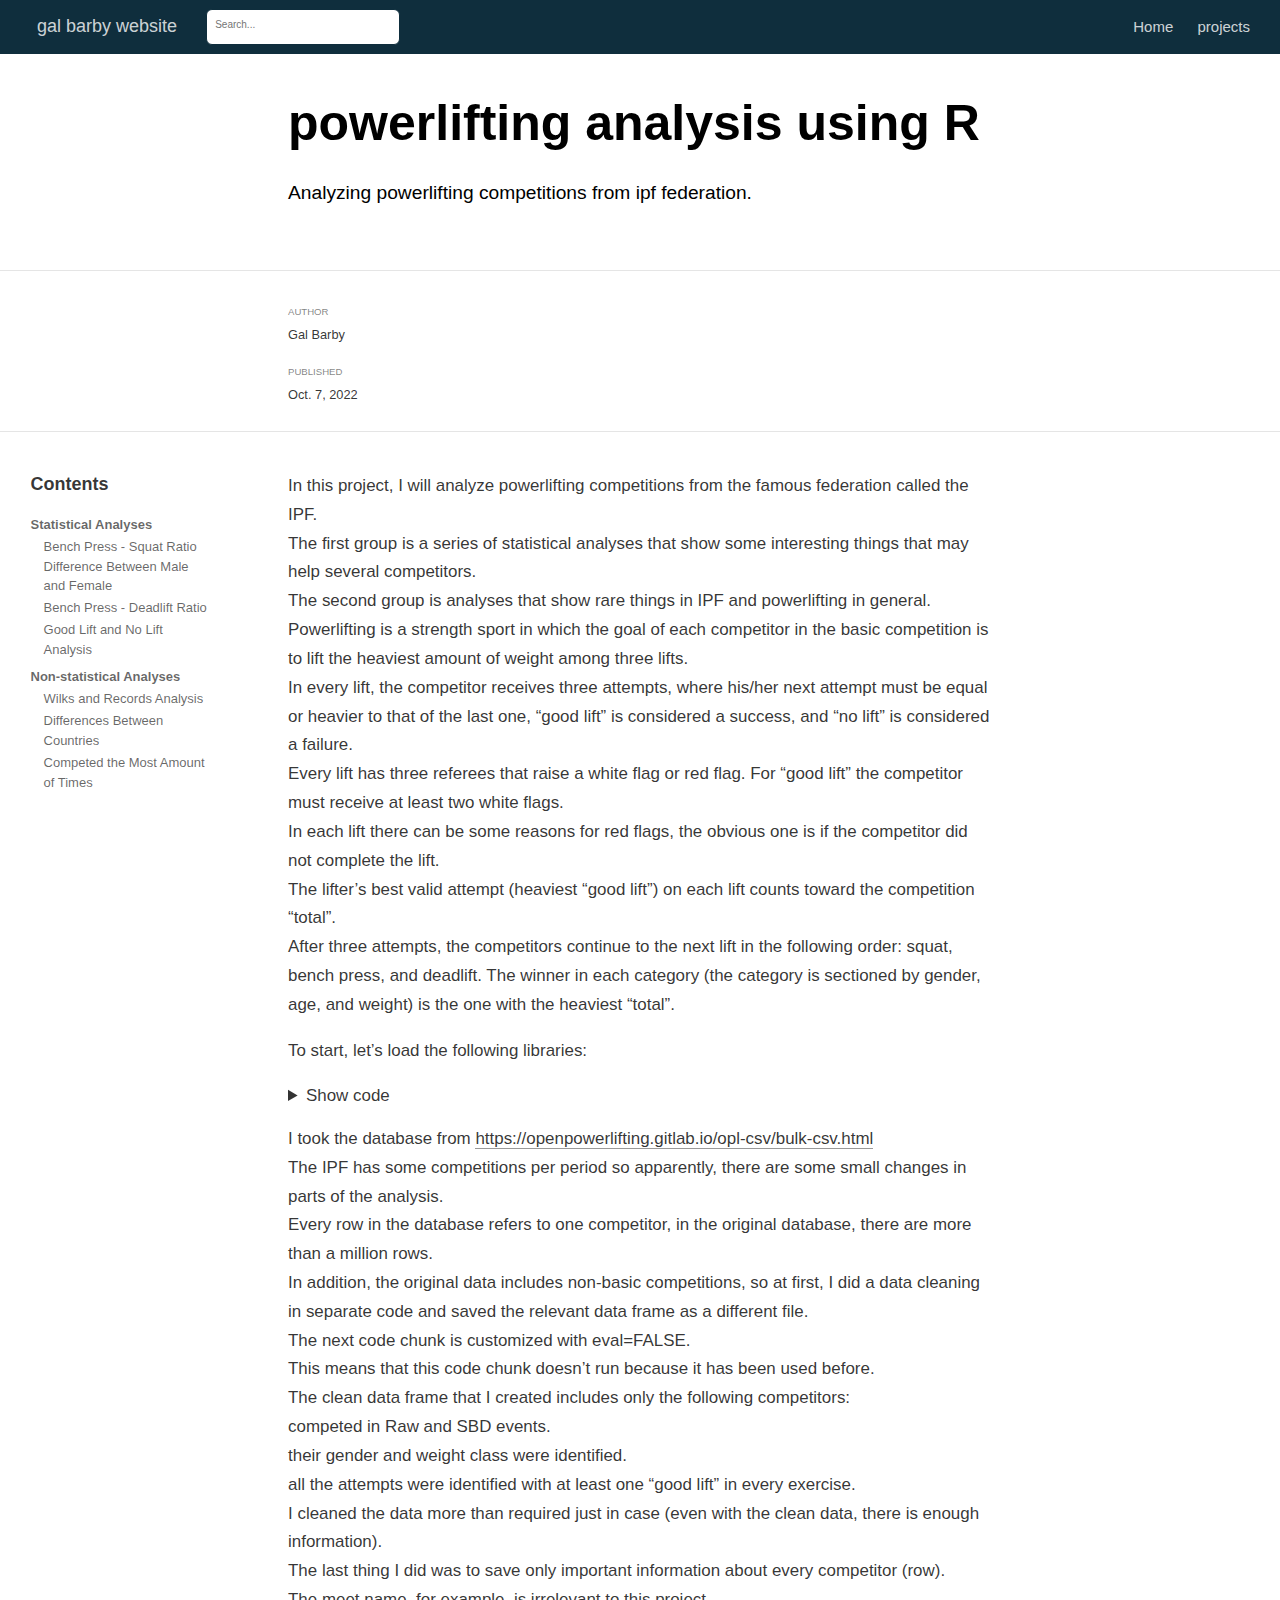
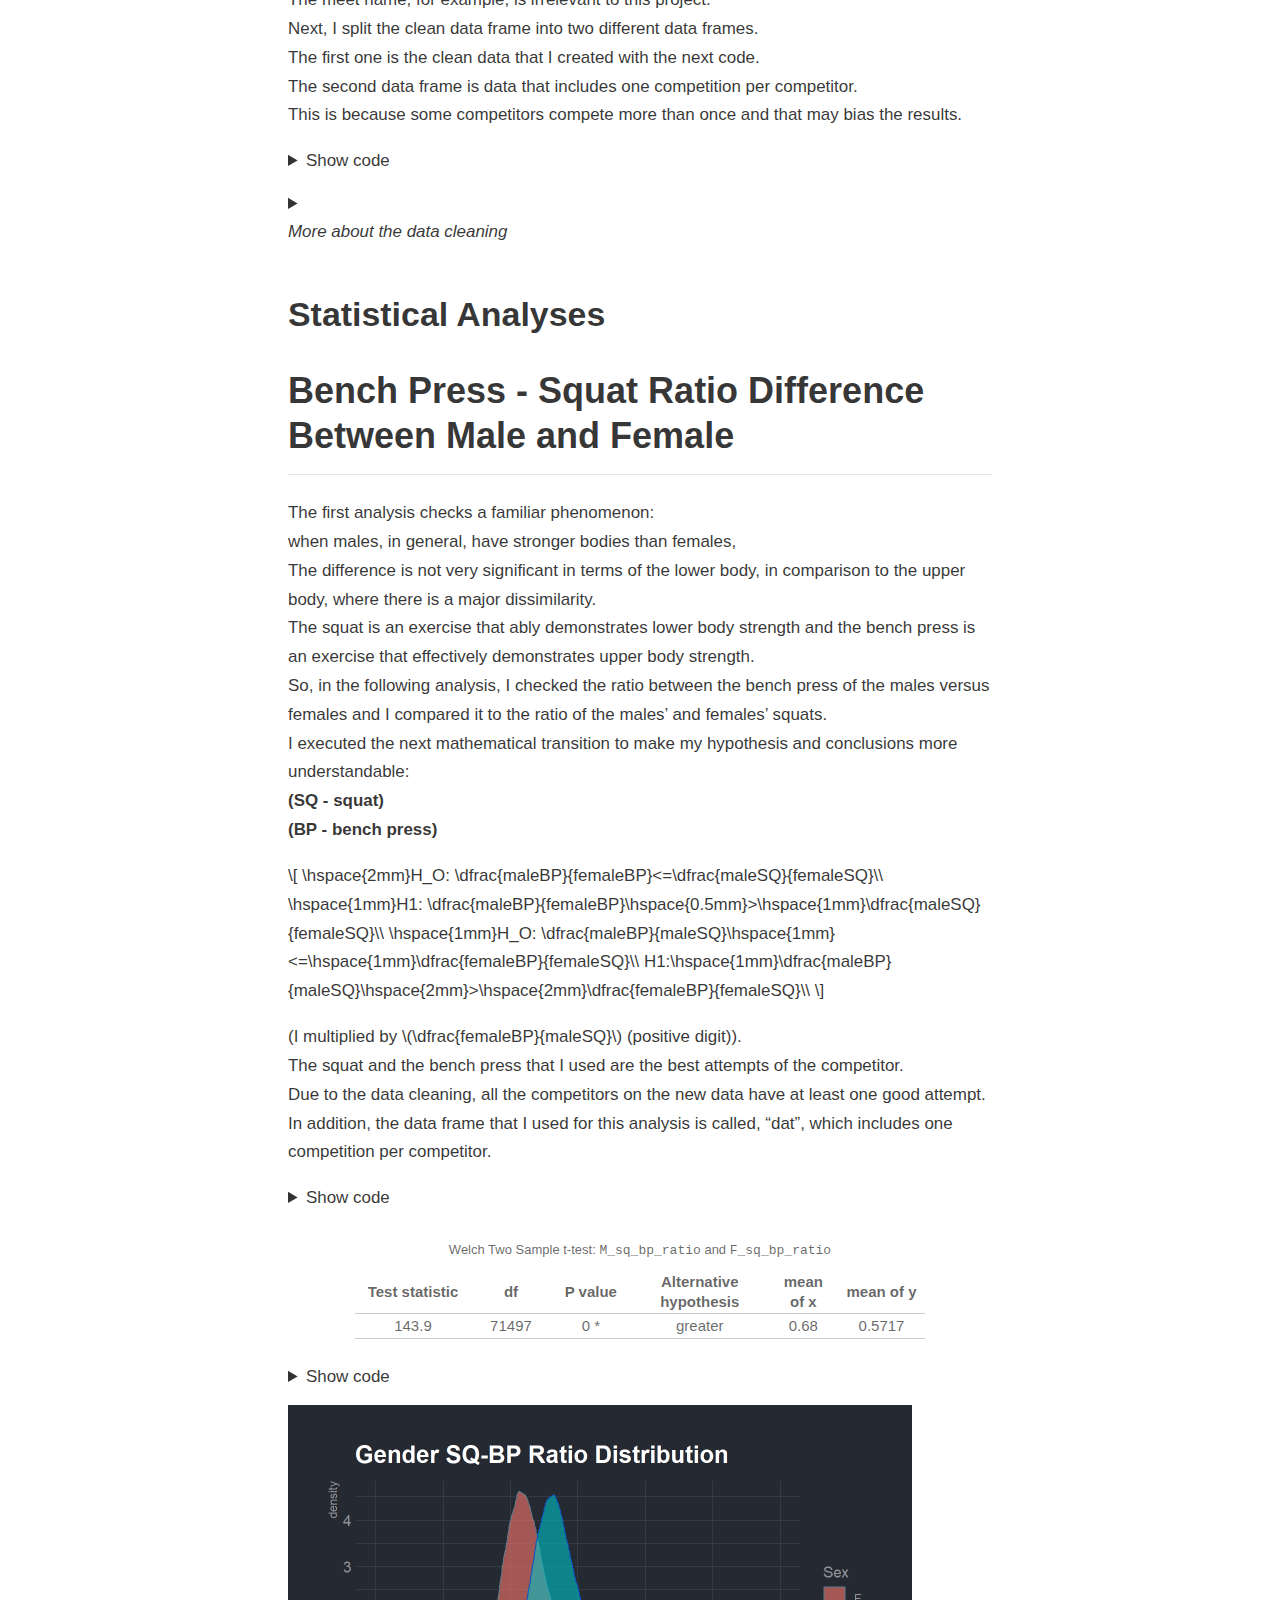
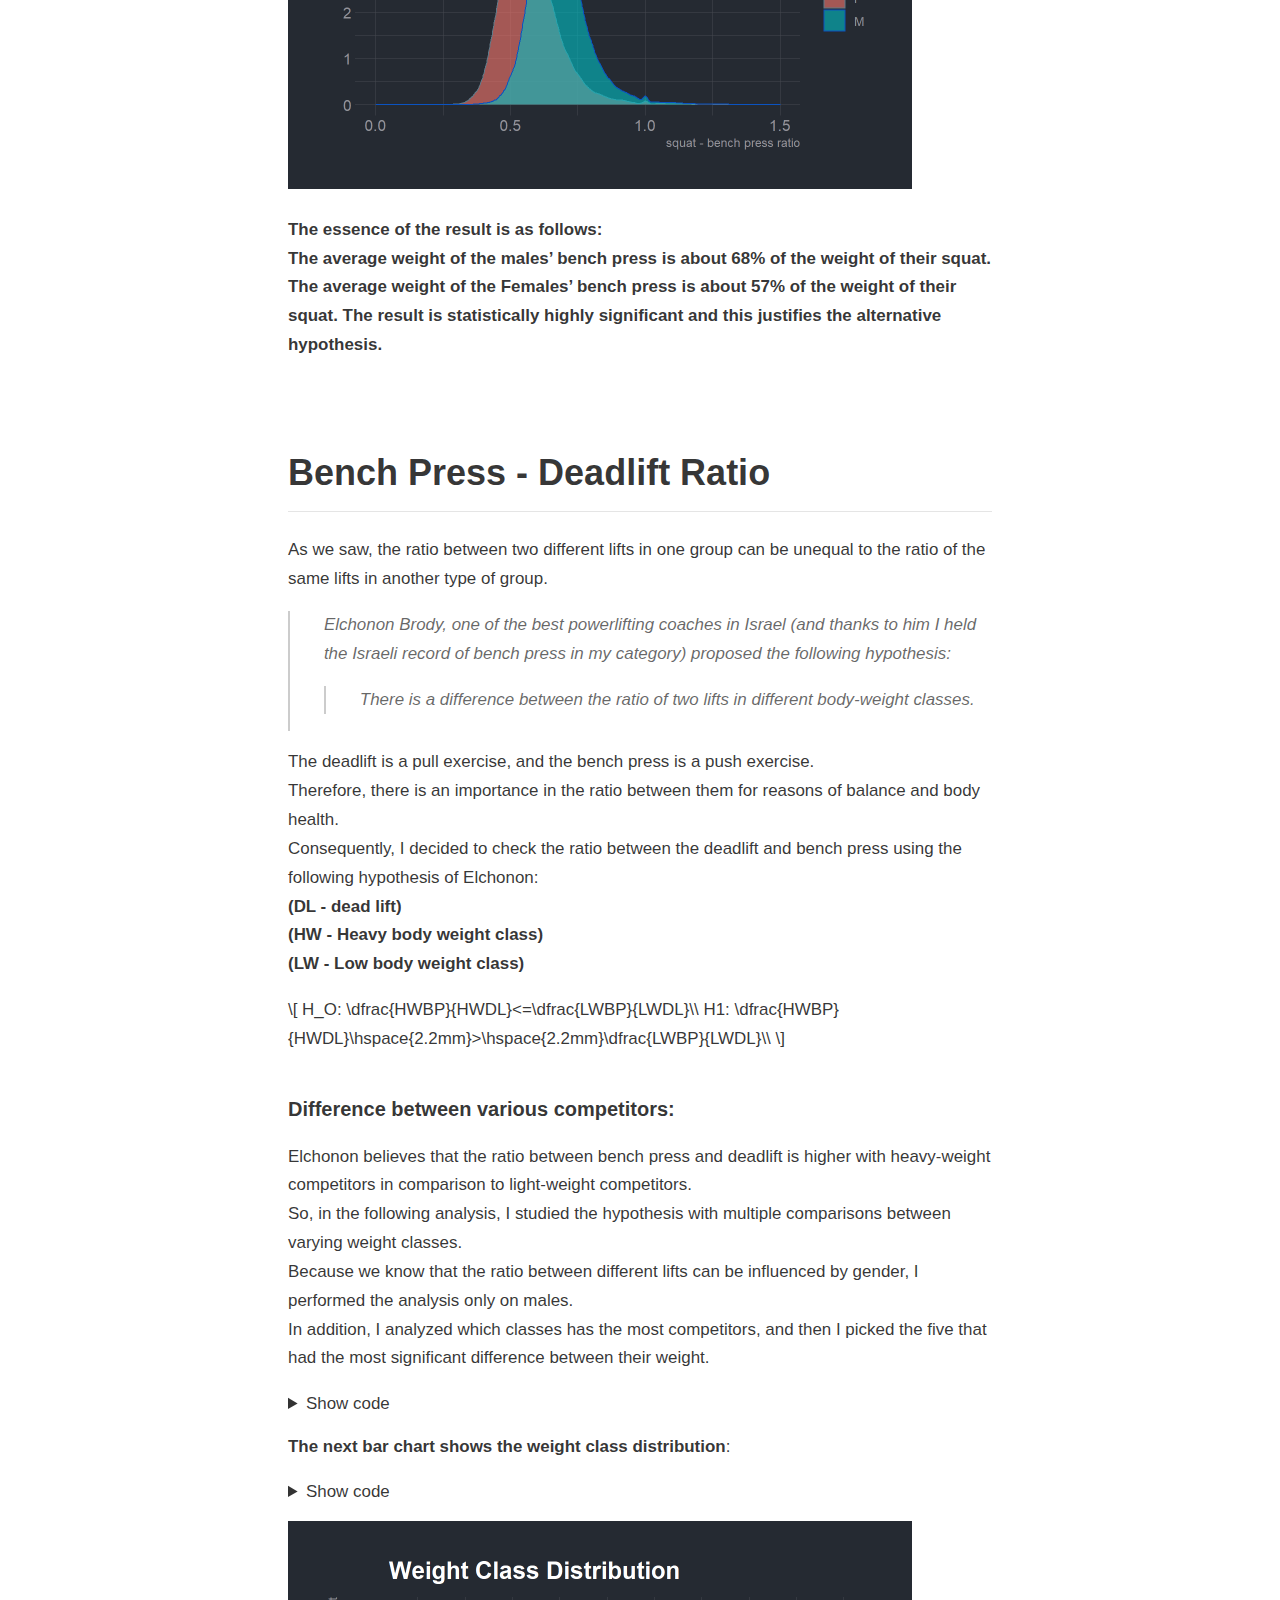
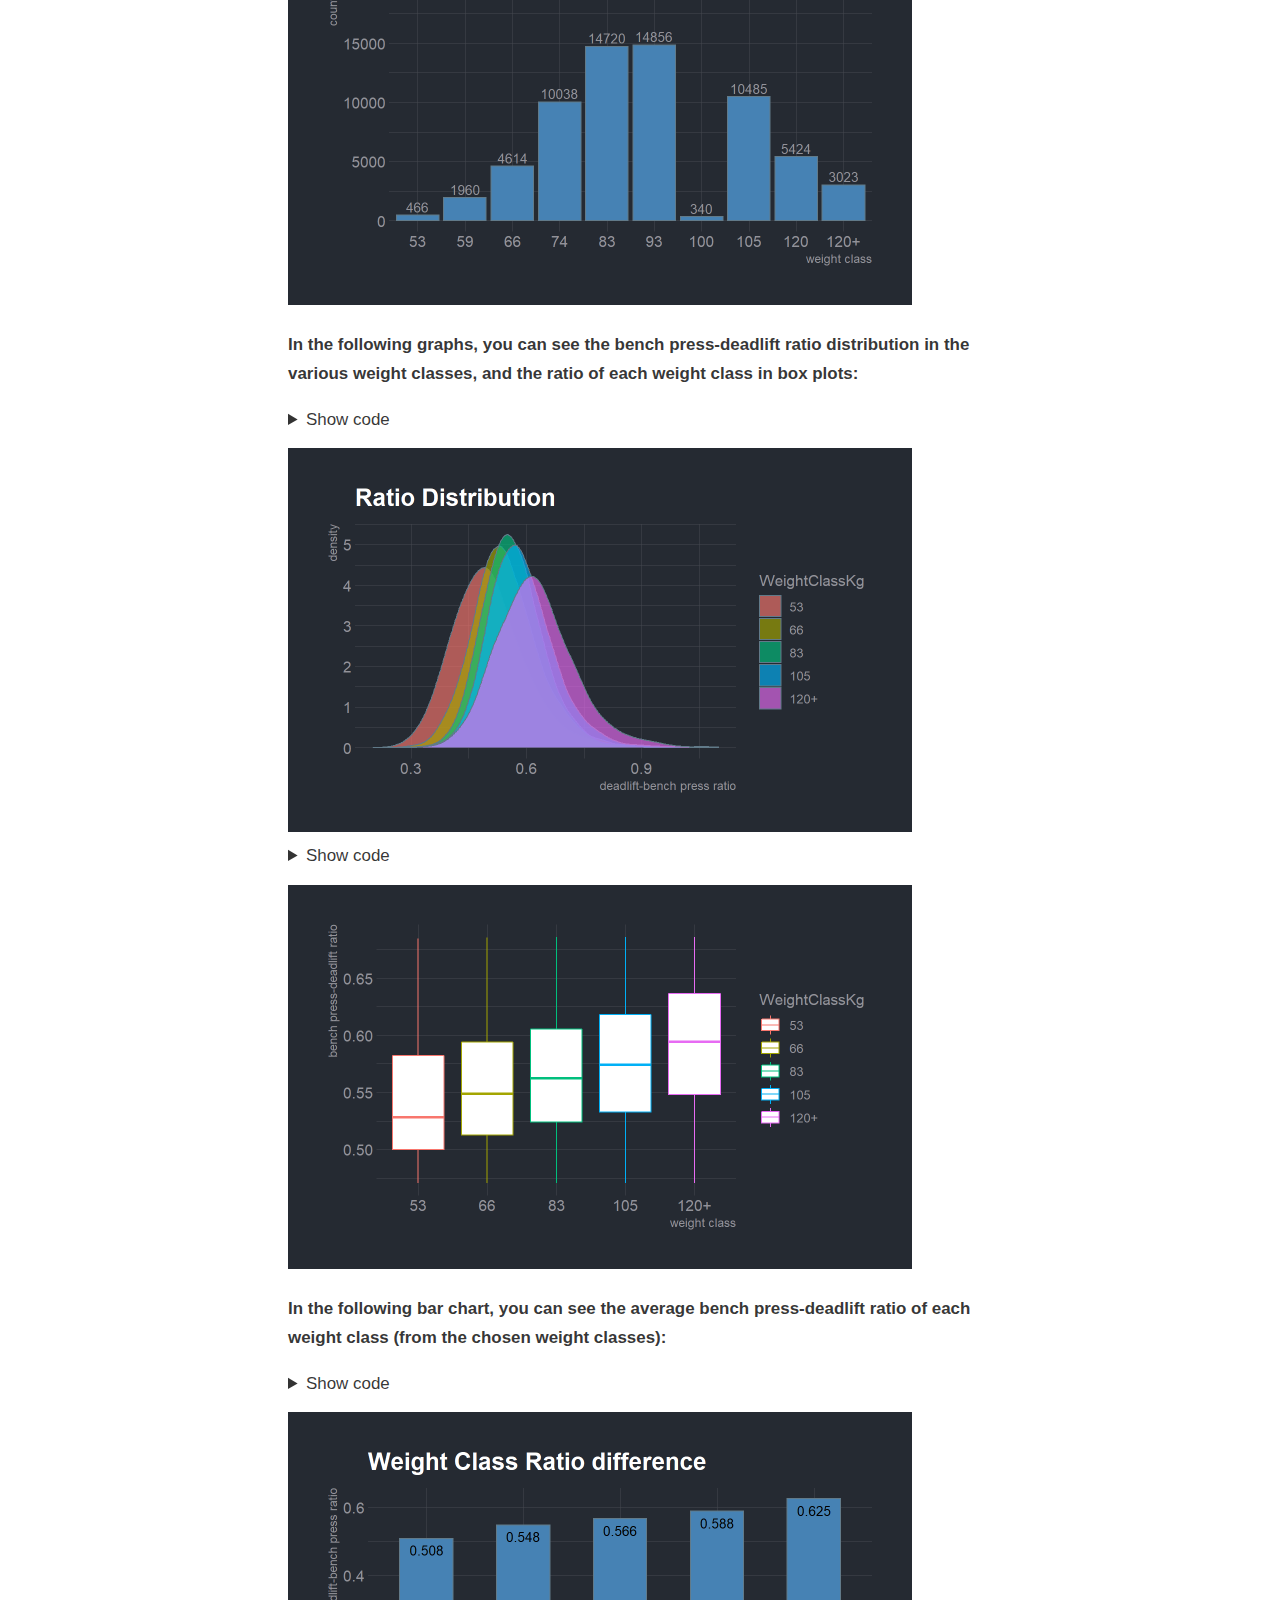
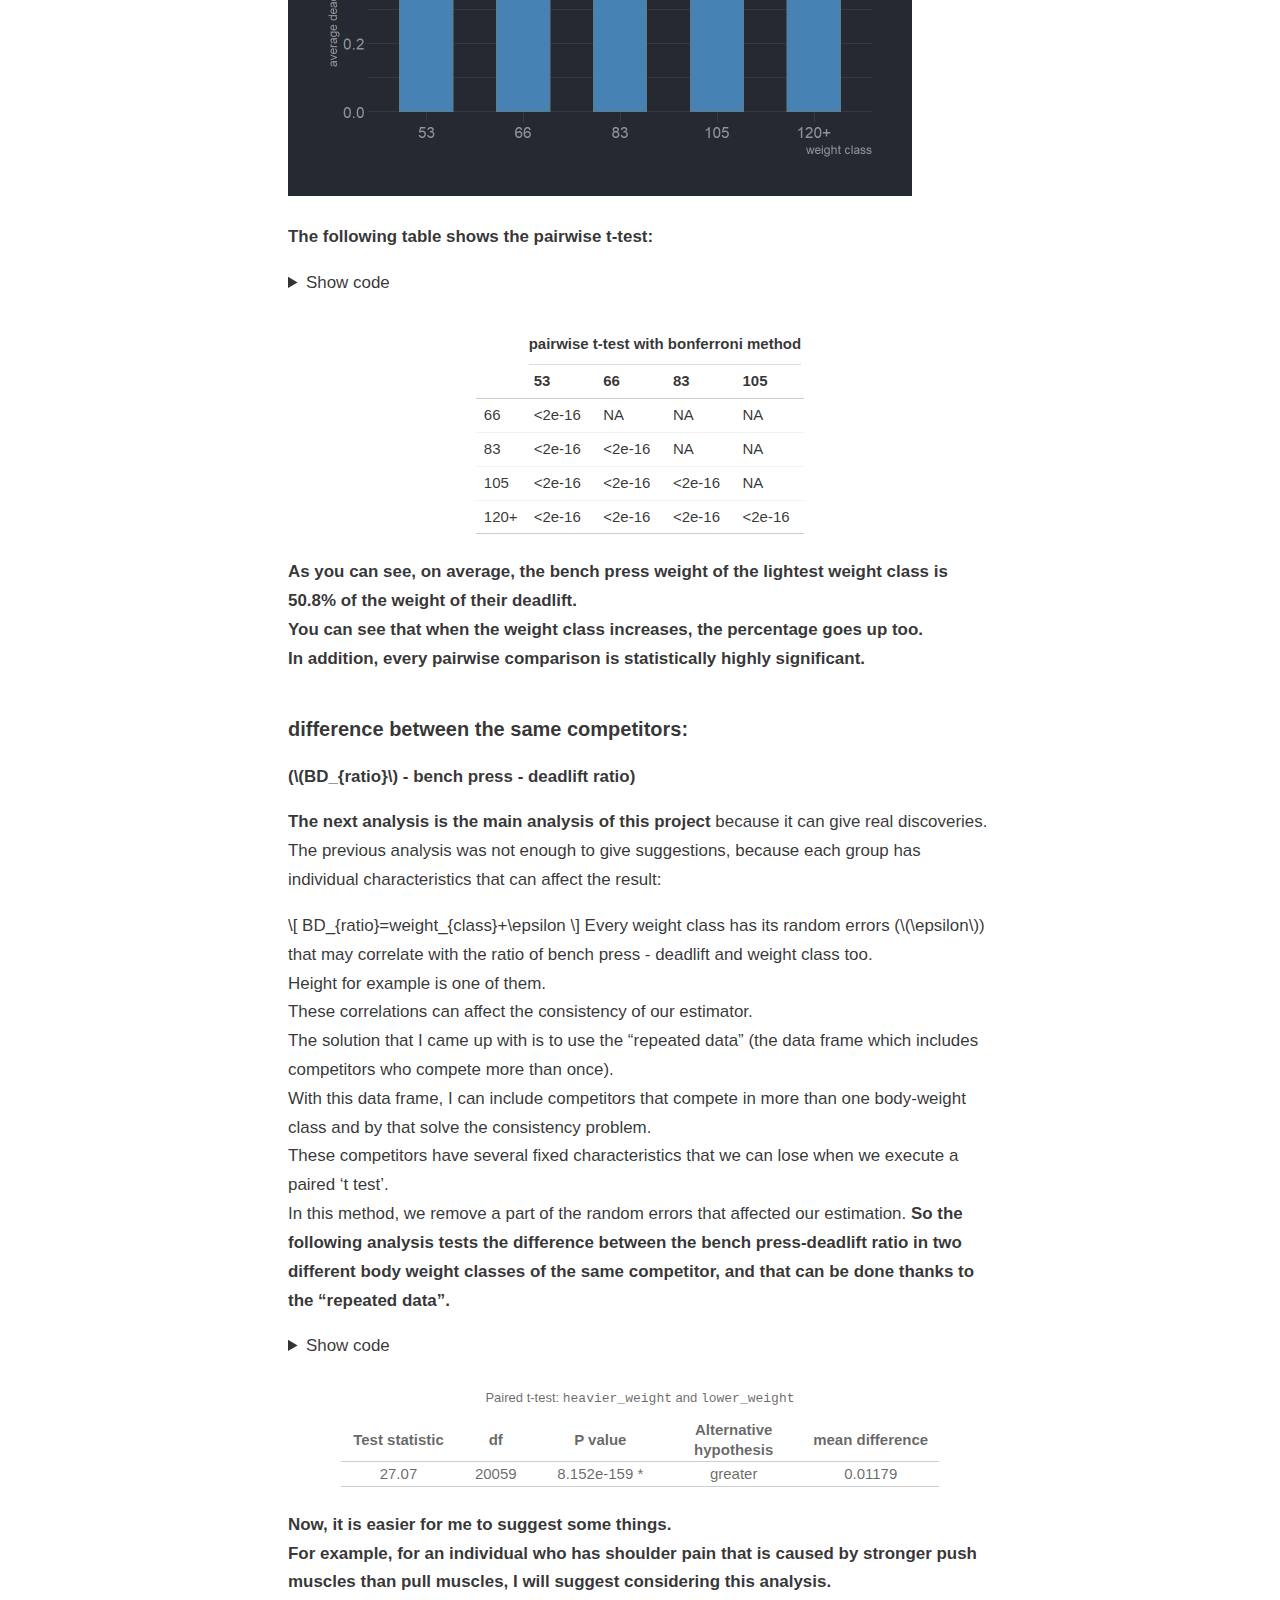
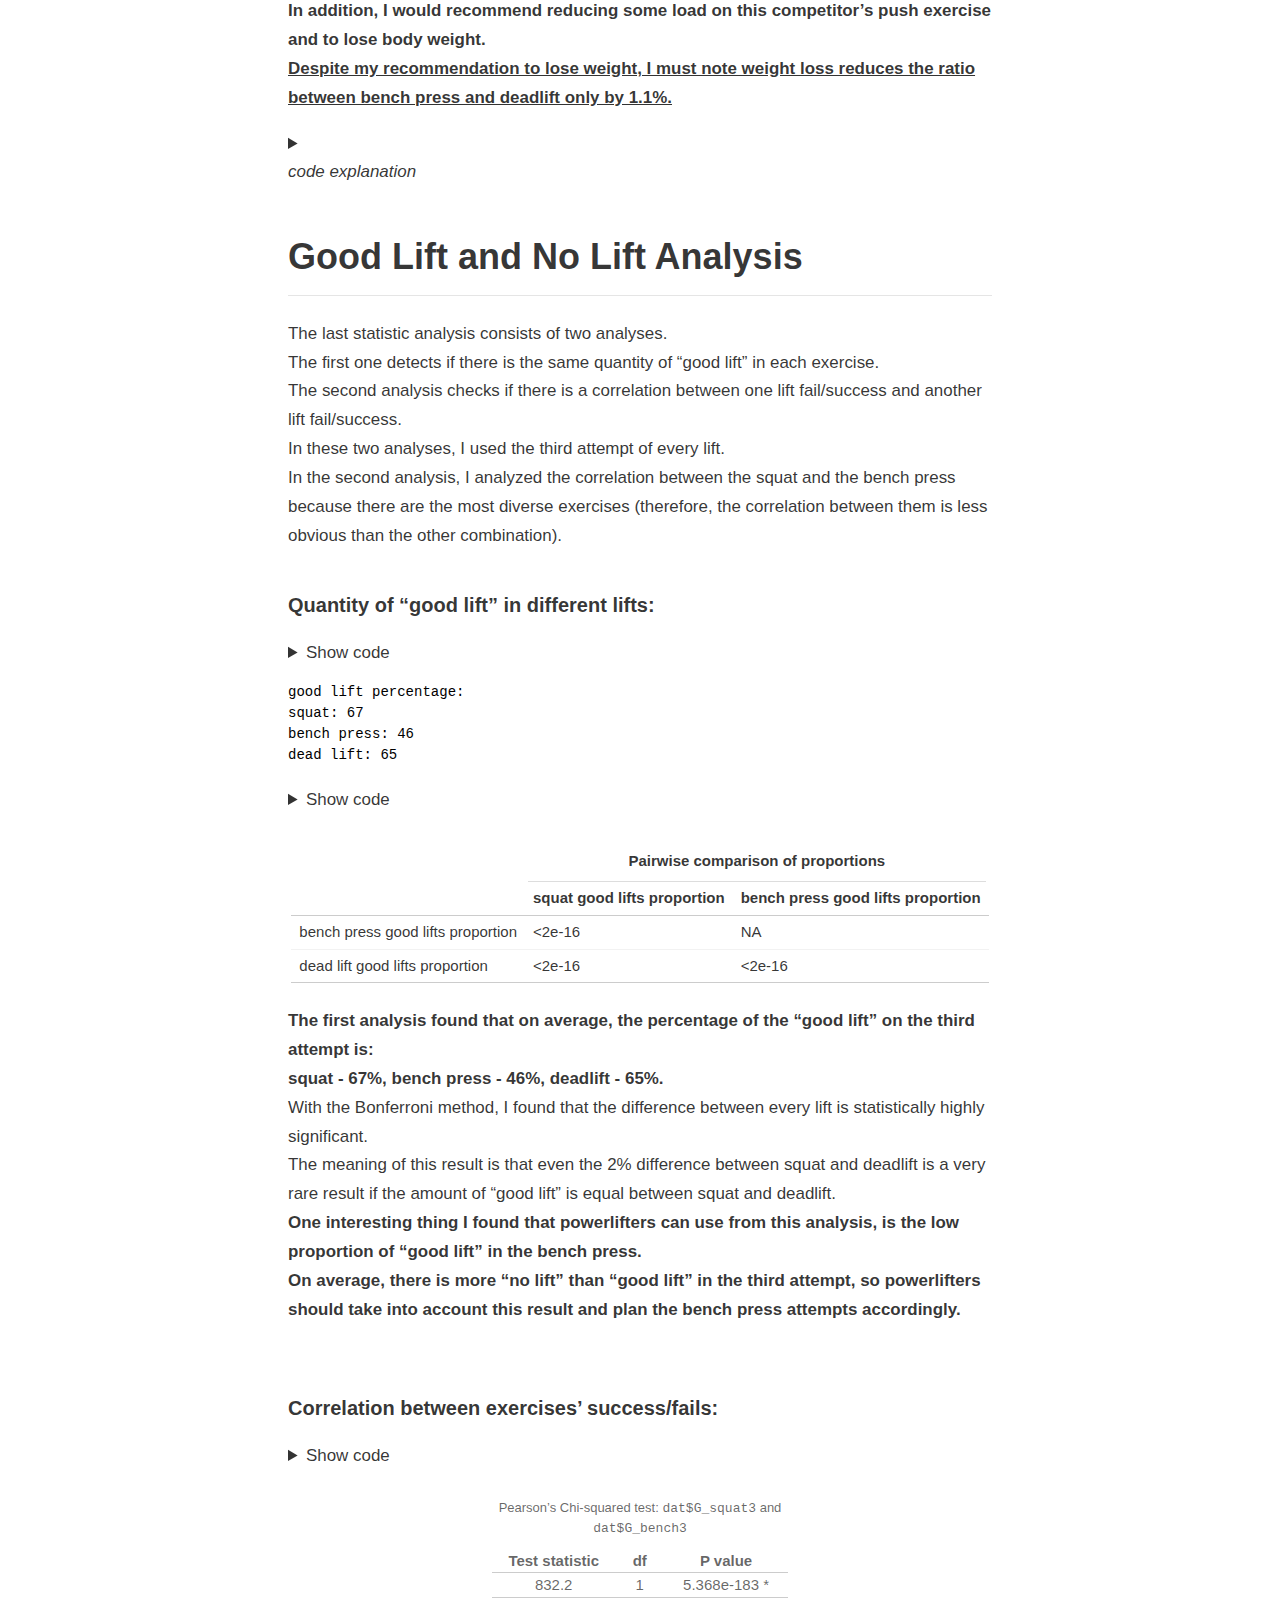
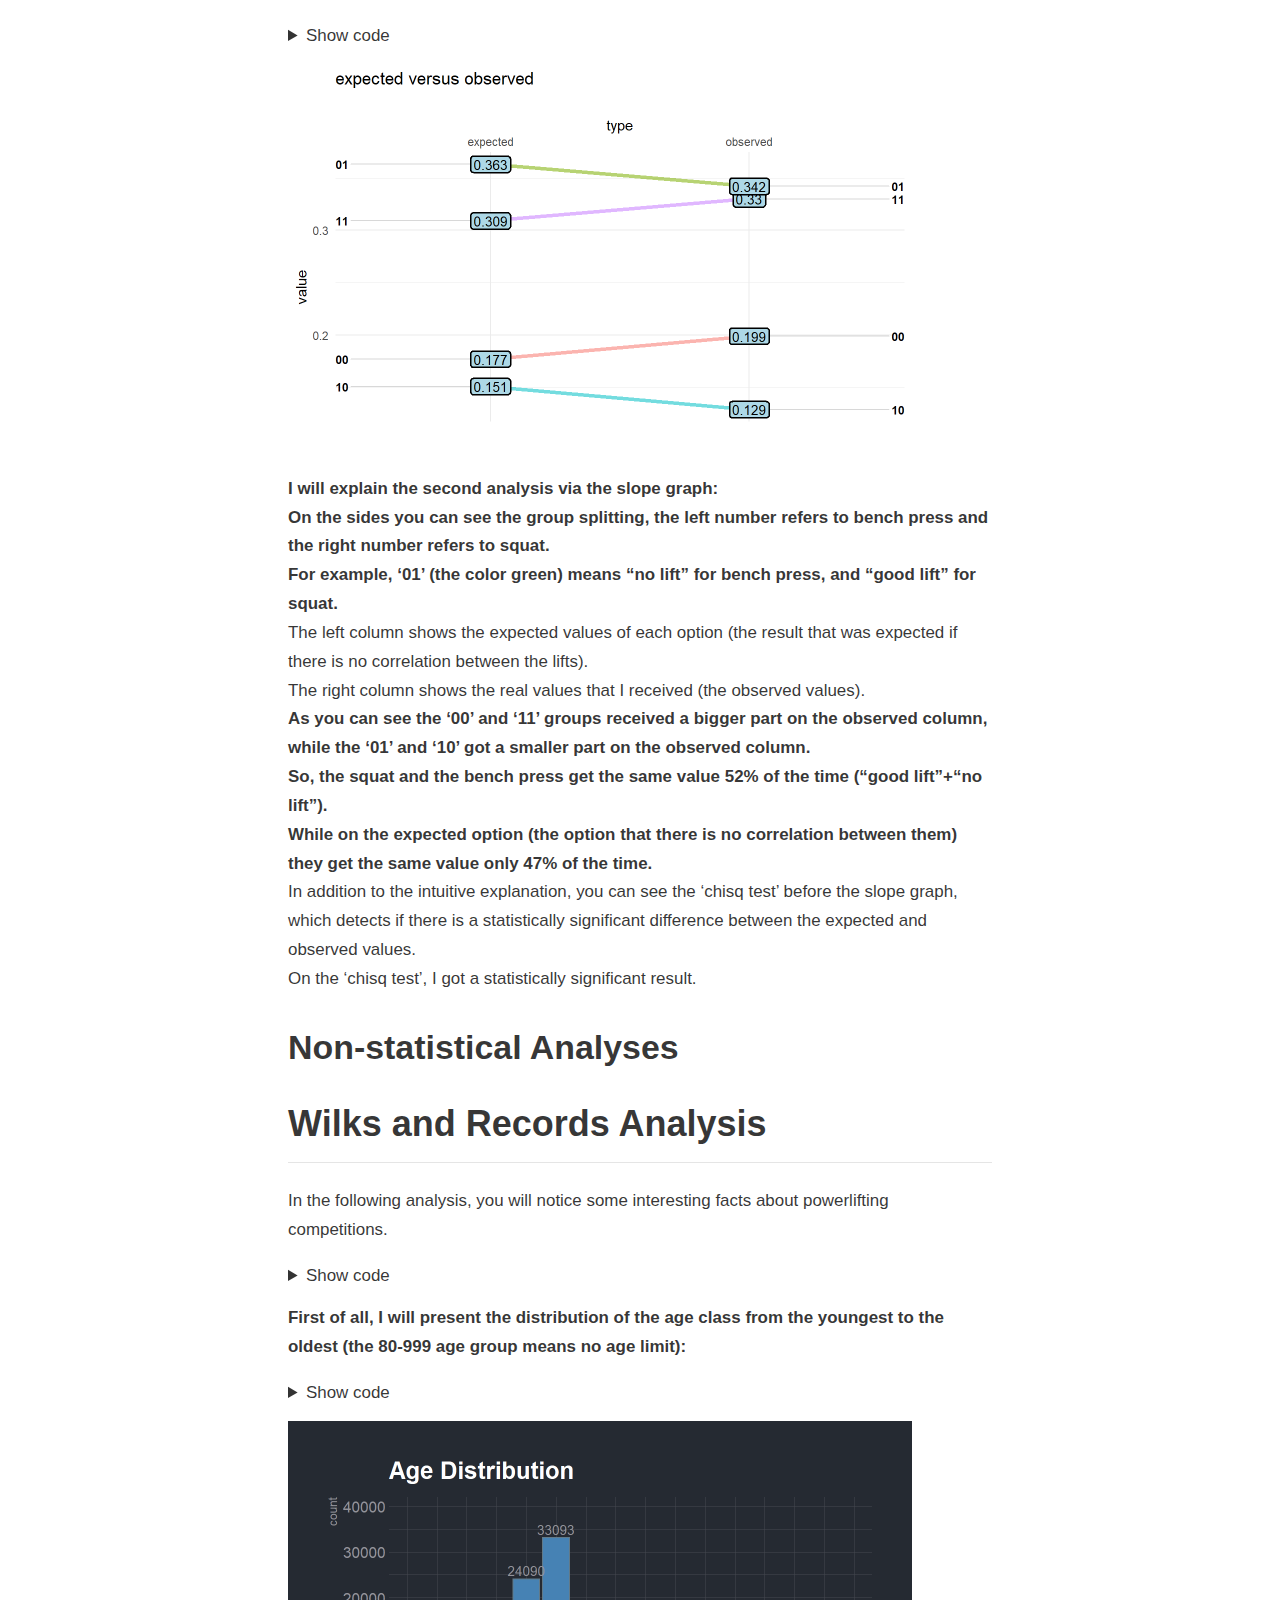
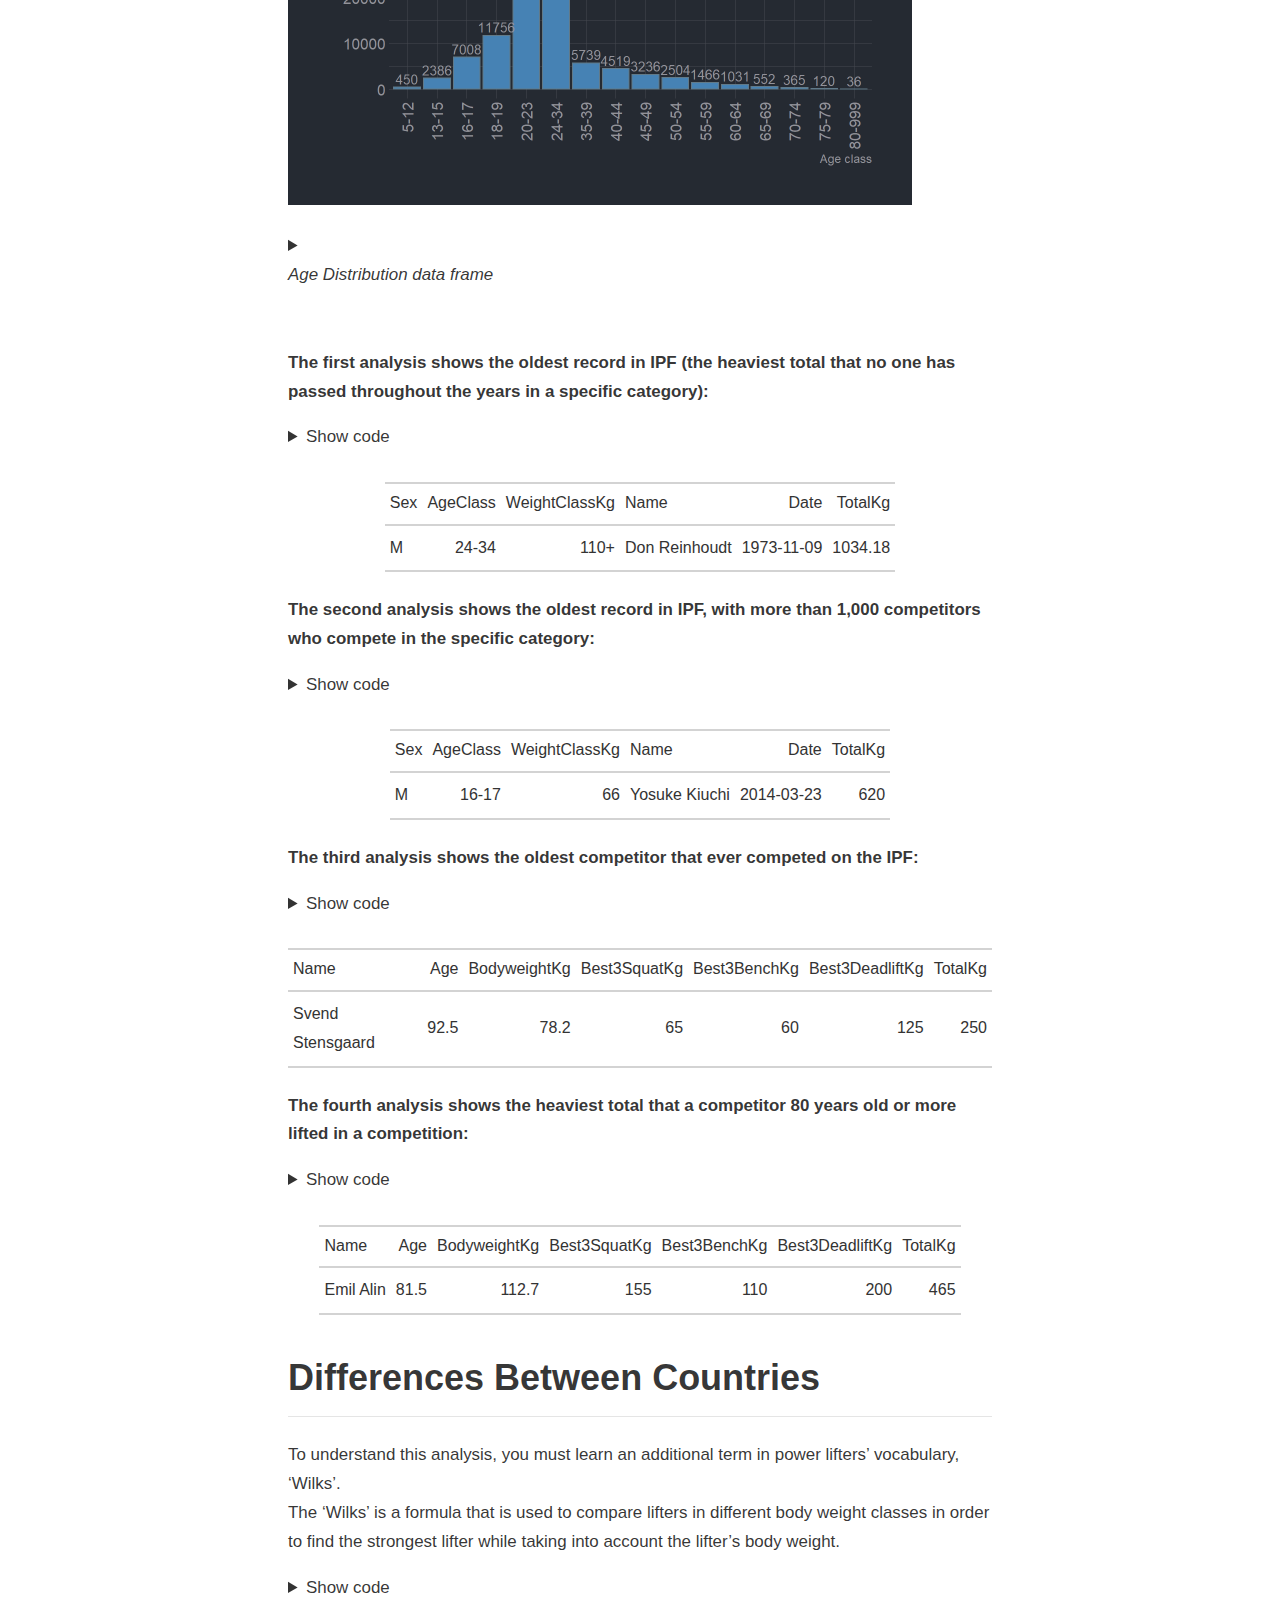
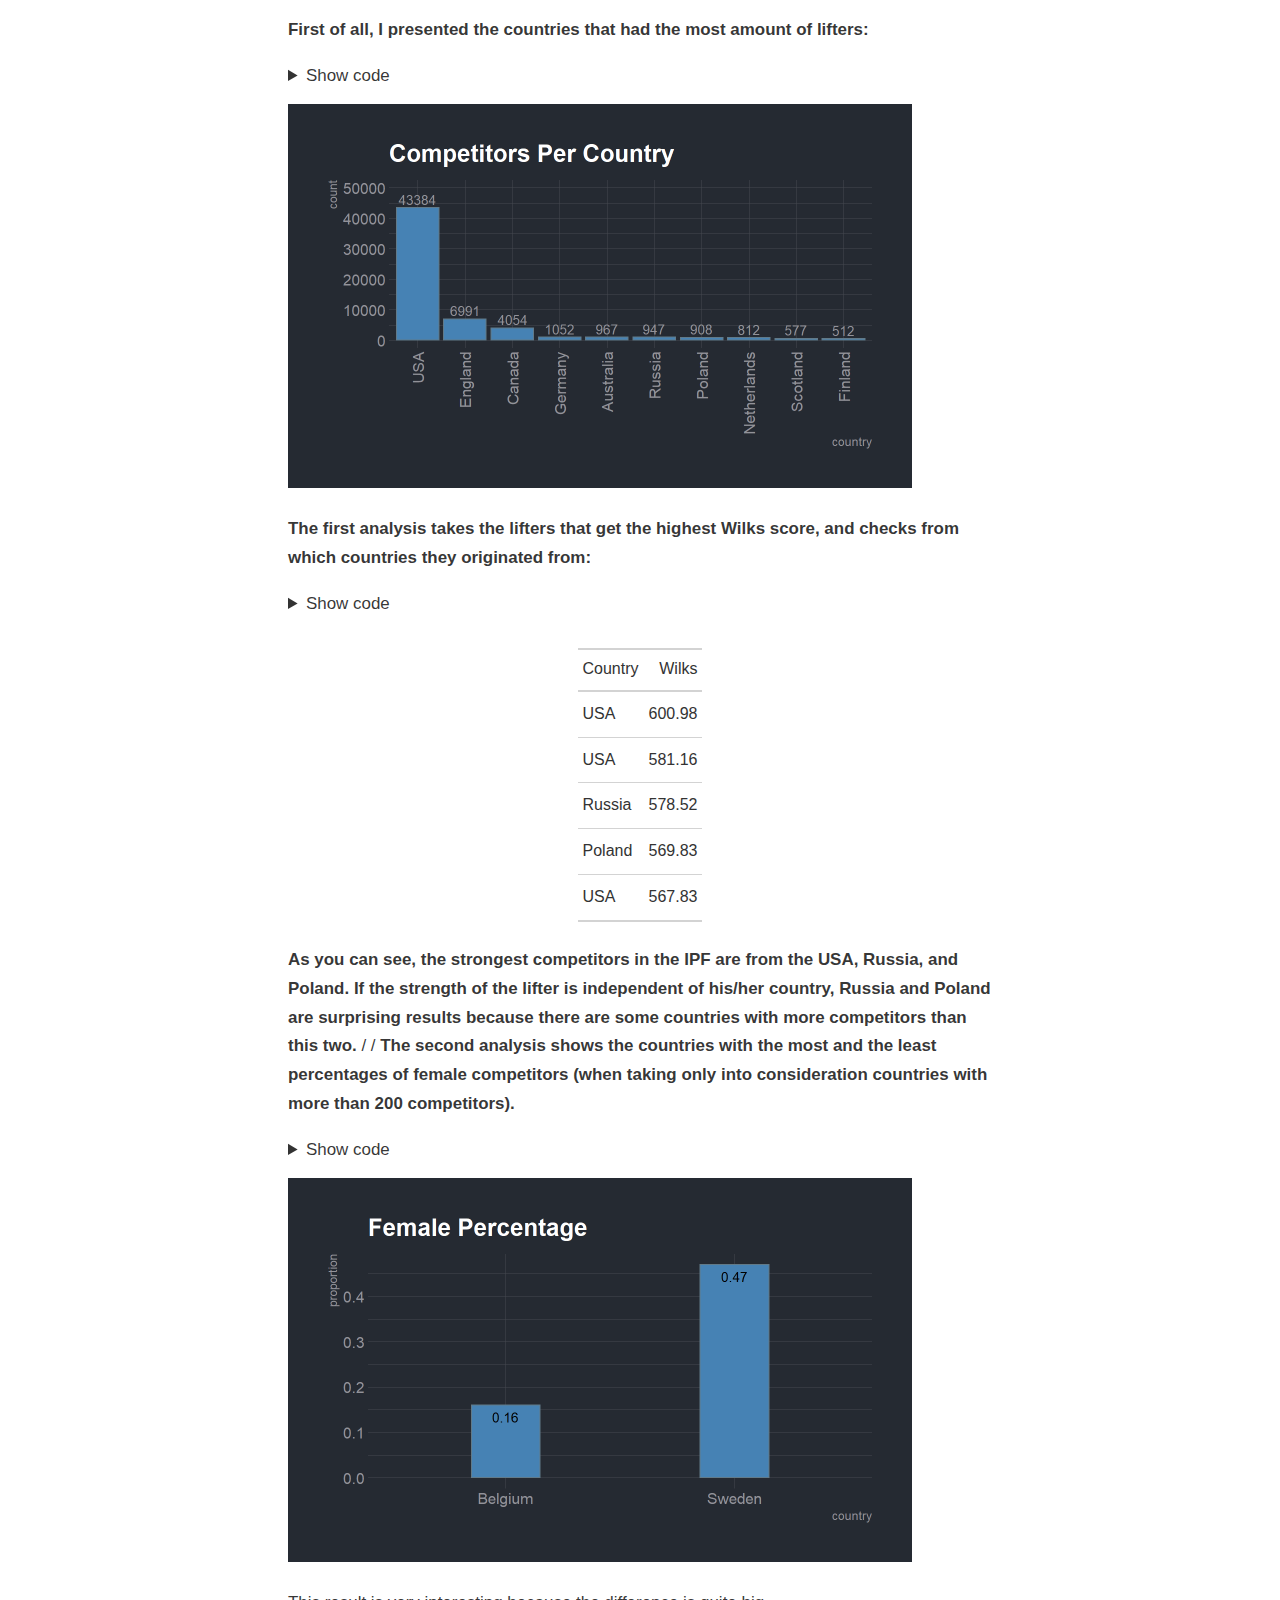
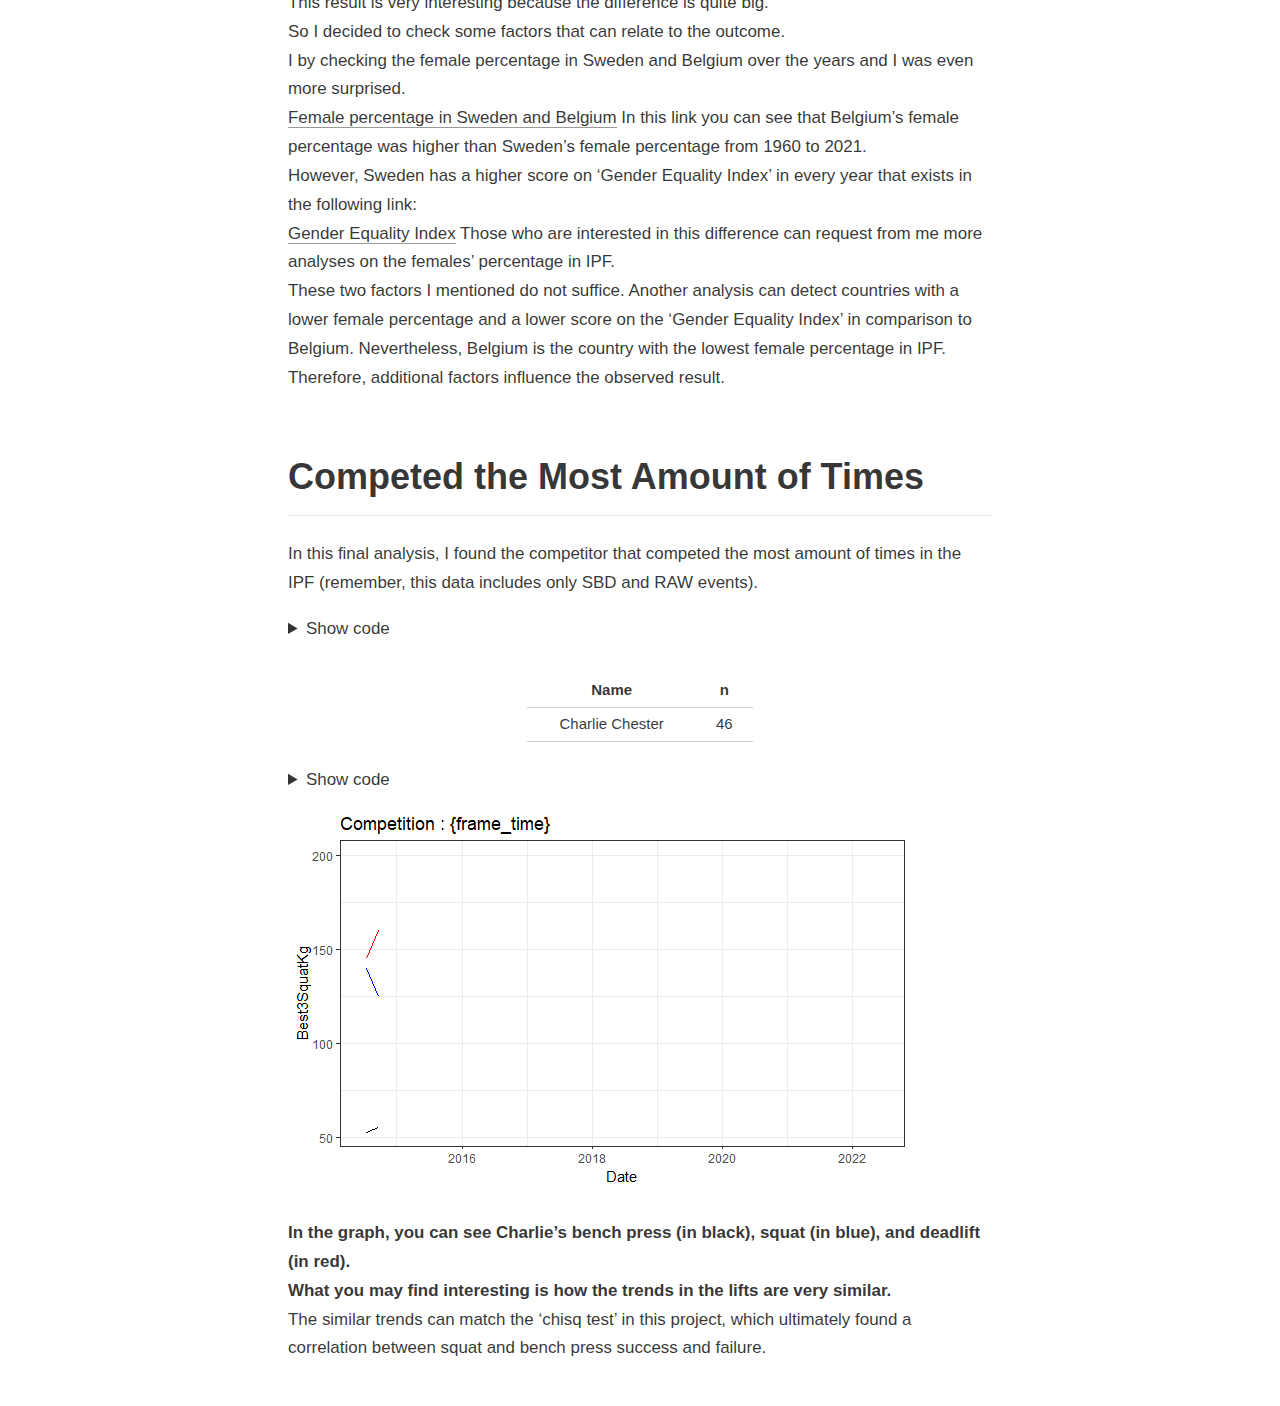
==== docs/posts/2022-10-08-powerlifting-analysis-using-r/index.html @ 161f3bd9 "Changes" ====
<!DOCTYPE html>

<html xmlns="http://www.w3.org/1999/xhtml" lang="" xml:lang="">

<head>
  <meta charset="utf-8"/>
  <meta name="viewport" content="width=device-width, initial-scale=1"/>
  <meta http-equiv="X-UA-Compatible" content="IE=Edge,chrome=1"/>
  <meta name="generator" content="distill" />

  <style type="text/css">
  /* Hide doc at startup (prevent jankiness while JS renders/transforms) */
  body {
    visibility: hidden;
  }
  </style>

 <!--radix_placeholder_import_source-->
 <!--/radix_placeholder_import_source-->

<style type="text/css">code{white-space: pre;}</style>
<style type="text/css" data-origin="pandoc">
pre > code.sourceCode { white-space: pre; position: relative; }
pre > code.sourceCode > span { display: inline-block; line-height: 1.25; }
pre > code.sourceCode > span:empty { height: 1.2em; }
.sourceCode { overflow: visible; }
code.sourceCode > span { color: inherit; text-decoration: inherit; }
div.sourceCode { margin: 1em 0; }
pre.sourceCode { margin: 0; }
@media screen {
div.sourceCode { overflow: auto; }
}
@media print {
pre > code.sourceCode { white-space: pre-wrap; }
pre > code.sourceCode > span { text-indent: -5em; padding-left: 5em; }
}
pre.numberSource code
  { counter-reset: source-line 0; }
pre.numberSource code > span
  { position: relative; left: -4em; counter-increment: source-line; }
pre.numberSource code > span > a:first-child::before
  { content: counter(source-line);
    position: relative; left: -1em; text-align: right; vertical-align: baseline;
    border: none; display: inline-block;
    -webkit-touch-callout: none; -webkit-user-select: none;
    -khtml-user-select: none; -moz-user-select: none;
    -ms-user-select: none; user-select: none;
    padding: 0 4px; width: 4em;
    color: #aaaaaa;
  }
pre.numberSource { margin-left: 3em; border-left: 1px solid #aaaaaa;  padding-left: 4px; }
div.sourceCode
  { color: #00769e; background-color: #f1f3f5; }
@media screen {
pre > code.sourceCode > span > a:first-child::before { text-decoration: underline; }
}
code span { color: #00769e; } /* Normal */
code span.al { color: #ad0000; } /* Alert */
code span.an { color: #5e5e5e; } /* Annotation */
code span.at { color: #657422; } /* Attribute */
code span.bn { color: #ad0000; } /* BaseN */
code span.bu { } /* BuiltIn */
code span.cf { color: #00769e; } /* ControlFlow */
code span.ch { color: #20794d; } /* Char */
code span.cn { color: #8f5902; } /* Constant */
code span.co { color: #5e5e5e; } /* Comment */
code span.cv { color: #5e5e5e; font-style: italic; } /* CommentVar */
code span.do { color: #5e5e5e; font-style: italic; } /* Documentation */
code span.dt { color: #ad0000; } /* DataType */
code span.dv { color: #ad0000; } /* DecVal */
code span.er { color: #ad0000; } /* Error */
code span.ex { } /* Extension */
code span.fl { color: #ad0000; } /* Float */
code span.fu { color: #4758ab; } /* Function */
code span.im { } /* Import */
code span.in { color: #5e5e5e; } /* Information */
code span.kw { color: #00769e; } /* Keyword */
code span.op { color: #5e5e5e; } /* Operator */
code span.ot { color: #00769e; } /* Other */
code span.pp { color: #ad0000; } /* Preprocessor */
code span.sc { color: #5e5e5e; } /* SpecialChar */
code span.ss { color: #20794d; } /* SpecialString */
code span.st { color: #20794d; } /* String */
code span.va { color: #111111; } /* Variable */
code span.vs { color: #20794d; } /* VerbatimString */
code span.wa { color: #5e5e5e; font-style: italic; } /* Warning */
</style>


  <!--radix_placeholder_meta_tags-->
<title>gal barby website: powerlifting analysis using R</title>

<meta property="description" itemprop="description" content="Analyzing powerlifting competitions from ipf federation."/>


<!--  https://schema.org/Article -->
<meta property="article:published" itemprop="datePublished" content="2022-10-08"/>
<meta property="article:created" itemprop="dateCreated" content="2022-10-08"/>
<meta name="article:author" content="Gal Barby"/>

<!--  https://developers.facebook.com/docs/sharing/webmasters#markup -->
<meta property="og:title" content="gal barby website: powerlifting analysis using R"/>
<meta property="og:type" content="article"/>
<meta property="og:description" content="Analyzing powerlifting competitions from ipf federation."/>
<meta property="og:locale" content="en_US"/>
<meta property="og:site_name" content="gal barby website"/>

<!--  https://dev.twitter.com/cards/types/summary -->
<meta property="twitter:card" content="summary"/>
<meta property="twitter:title" content="gal barby website: powerlifting analysis using R"/>
<meta property="twitter:description" content="Analyzing powerlifting competitions from ipf federation."/>

<!--/radix_placeholder_meta_tags-->
  <!--radix_placeholder_rmarkdown_metadata-->

<script type="text/json" id="radix-rmarkdown-metadata">
{"type":"list","attributes":{"names":{"type":"character","attributes":{},"value":["title","description","author","date","output"]}},"value":[{"type":"character","attributes":{},"value":["powerlifting analysis using R"]},{"type":"character","attributes":{},"value":["Analyzing powerlifting competitions from ipf federation."]},{"type":"list","attributes":{},"value":[{"type":"list","attributes":{"names":{"type":"character","attributes":{},"value":["name","url"]}},"value":[{"type":"character","attributes":{},"value":["Gal Barby"]},{"type":"character","attributes":{},"value":["https://example.com/norajones"]}]}]},{"type":"character","attributes":{},"value":["2022-10-08"]},{"type":"list","attributes":{"names":{"type":"character","attributes":{},"value":["distill::distill_article"]}},"value":[{"type":"list","attributes":{"names":{"type":"character","attributes":{},"value":["self_contained","code_folding","toc","toc_depth","toc_float"]}},"value":[{"type":"logical","attributes":{},"value":[false]},{"type":"logical","attributes":{},"value":[true]},{"type":"logical","attributes":{},"value":[true]},{"type":"integer","attributes":{},"value":[2]},{"type":"logical","attributes":{},"value":[true]}]}]}]}
</script>
<!--/radix_placeholder_rmarkdown_metadata-->
  
  <script type="text/json" id="radix-resource-manifest">
  {"type":"character","attributes":{},"value":["powerlifting-analysis-using-r_files/anchor-4.2.2/anchor.min.js","powerlifting-analysis-using-r_files/bowser-1.9.3/bowser.min.js","powerlifting-analysis-using-r_files/distill-2.2.21/template.v2.js","powerlifting-analysis-using-r_files/figure-html5/unnamed-chunk-10-1.gif","powerlifting-analysis-using-r_files/figure-html5/unnamed-chunk-11-1.png","powerlifting-analysis-using-r_files/figure-html5/unnamed-chunk-13-1.png","powerlifting-analysis-using-r_files/figure-html5/unnamed-chunk-19-1.png","powerlifting-analysis-using-r_files/figure-html5/unnamed-chunk-21-1.png","powerlifting-analysis-using-r_files/figure-html5/unnamed-chunk-22-1.gif","powerlifting-analysis-using-r_files/figure-html5/unnamed-chunk-3-1.png","powerlifting-analysis-using-r_files/figure-html5/unnamed-chunk-4-1.png","powerlifting-analysis-using-r_files/figure-html5/unnamed-chunk-5-1.png","powerlifting-analysis-using-r_files/figure-html5/unnamed-chunk-6-1.png","powerlifting-analysis-using-r_files/figure-html5/unnamed-chunk-6-2.png","powerlifting-analysis-using-r_files/figure-html5/unnamed-chunk-7-1.png","powerlifting-analysis-using-r_files/figure-html5/unnamed-chunk-8-1.png","powerlifting-analysis-using-r_files/figure-html5/unnamed-chunk-9-1.gif","powerlifting-analysis-using-r_files/header-attrs-2.14/header-attrs.js","powerlifting-analysis-using-r_files/jquery-3.6.0/jquery-3.6.0.js","powerlifting-analysis-using-r_files/jquery-3.6.0/jquery-3.6.0.min.js","powerlifting-analysis-using-r_files/jquery-3.6.0/jquery-3.6.0.min.map","powerlifting-analysis-using-r_files/kePrint-0.0.1/kePrint.js","powerlifting-analysis-using-r_files/lightable-0.0.1/lightable.css","powerlifting-analysis-using-r_files/popper-2.6.0/popper.min.js","powerlifting-analysis-using-r_files/tabwid-1.1.0/scrool.css","powerlifting-analysis-using-r_files/tabwid-1.1.0/tabwid.css","powerlifting-analysis-using-r_files/tippy-6.2.7/tippy-bundle.umd.min.js","powerlifting-analysis-using-r_files/tippy-6.2.7/tippy-light-border.css","powerlifting-analysis-using-r_files/tippy-6.2.7/tippy.css","powerlifting-analysis-using-r_files/tippy-6.2.7/tippy.umd.min.js","powerlifting-analysis-using-r_files/webcomponents-2.0.0/webcomponents.js","the final ipf cleaned data2.xlsx"]}
  </script>
  <!--radix_placeholder_navigation_in_header-->
<meta name="distill:offset" content="../.."/>

<script type="application/javascript">

  window.headroom_prevent_pin = false;

  window.document.addEventListener("DOMContentLoaded", function (event) {

    // initialize headroom for banner
    var header = $('header').get(0);
    var headerHeight = header.offsetHeight;
    var headroom = new Headroom(header, {
      tolerance: 5,
      onPin : function() {
        if (window.headroom_prevent_pin) {
          window.headroom_prevent_pin = false;
          headroom.unpin();
        }
      }
    });
    headroom.init();
    if(window.location.hash)
      headroom.unpin();
    $(header).addClass('headroom--transition');

    // offset scroll location for banner on hash change
    // (see: https://github.com/WickyNilliams/headroom.js/issues/38)
    window.addEventListener("hashchange", function(event) {
      window.scrollTo(0, window.pageYOffset - (headerHeight + 25));
    });

    // responsive menu
    $('.distill-site-header').each(function(i, val) {
      var topnav = $(this);
      var toggle = topnav.find('.nav-toggle');
      toggle.on('click', function() {
        topnav.toggleClass('responsive');
      });
    });

    // nav dropdowns
    $('.nav-dropbtn').click(function(e) {
      $(this).next('.nav-dropdown-content').toggleClass('nav-dropdown-active');
      $(this).parent().siblings('.nav-dropdown')
         .children('.nav-dropdown-content').removeClass('nav-dropdown-active');
    });
    $("body").click(function(e){
      $('.nav-dropdown-content').removeClass('nav-dropdown-active');
    });
    $(".nav-dropdown").click(function(e){
      e.stopPropagation();
    });
  });
</script>

<style type="text/css">

/* Theme (user-documented overrideables for nav appearance) */

.distill-site-nav {
  color: rgba(255, 255, 255, 0.8);
  background-color: #0F2E3D;
  font-size: 15px;
  font-weight: 300;
}

.distill-site-nav a {
  color: inherit;
  text-decoration: none;
}

.distill-site-nav a:hover {
  color: white;
}

@media print {
  .distill-site-nav {
    display: none;
  }
}

.distill-site-header {

}

.distill-site-footer {

}


/* Site Header */

.distill-site-header {
  width: 100%;
  box-sizing: border-box;
  z-index: 3;
}

.distill-site-header .nav-left {
  display: inline-block;
  margin-left: 8px;
}

@media screen and (max-width: 768px) {
  .distill-site-header .nav-left {
    margin-left: 0;
  }
}


.distill-site-header .nav-right {
  float: right;
  margin-right: 8px;
}

.distill-site-header a,
.distill-site-header .title {
  display: inline-block;
  text-align: center;
  padding: 14px 10px 14px 10px;
}

.distill-site-header .title {
  font-size: 18px;
  min-width: 150px;
}

.distill-site-header .logo {
  padding: 0;
}

.distill-site-header .logo img {
  display: none;
  max-height: 20px;
  width: auto;
  margin-bottom: -4px;
}

.distill-site-header .nav-image img {
  max-height: 18px;
  width: auto;
  display: inline-block;
  margin-bottom: -3px;
}



@media screen and (min-width: 1000px) {
  .distill-site-header .logo img {
    display: inline-block;
  }
  .distill-site-header .nav-left {
    margin-left: 20px;
  }
  .distill-site-header .nav-right {
    margin-right: 20px;
  }
  .distill-site-header .title {
    padding-left: 12px;
  }
}


.distill-site-header .nav-toggle {
  display: none;
}

.nav-dropdown {
  display: inline-block;
  position: relative;
}

.nav-dropdown .nav-dropbtn {
  border: none;
  outline: none;
  color: rgba(255, 255, 255, 0.8);
  padding: 16px 10px;
  background-color: transparent;
  font-family: inherit;
  font-size: inherit;
  font-weight: inherit;
  margin: 0;
  margin-top: 1px;
  z-index: 2;
}

.nav-dropdown-content {
  display: none;
  position: absolute;
  background-color: white;
  min-width: 200px;
  border: 1px solid rgba(0,0,0,0.15);
  border-radius: 4px;
  box-shadow: 0px 8px 16px 0px rgba(0,0,0,0.1);
  z-index: 1;
  margin-top: 2px;
  white-space: nowrap;
  padding-top: 4px;
  padding-bottom: 4px;
}

.nav-dropdown-content hr {
  margin-top: 4px;
  margin-bottom: 4px;
  border: none;
  border-bottom: 1px solid rgba(0, 0, 0, 0.1);
}

.nav-dropdown-active {
  display: block;
}

.nav-dropdown-content a, .nav-dropdown-content .nav-dropdown-header {
  color: black;
  padding: 6px 24px;
  text-decoration: none;
  display: block;
  text-align: left;
}

.nav-dropdown-content .nav-dropdown-header {
  display: block;
  padding: 5px 24px;
  padding-bottom: 0;
  text-transform: uppercase;
  font-size: 14px;
  color: #999999;
  white-space: nowrap;
}

.nav-dropdown:hover .nav-dropbtn {
  color: white;
}

.nav-dropdown-content a:hover {
  background-color: #ddd;
  color: black;
}

.nav-right .nav-dropdown-content {
  margin-left: -45%;
  right: 0;
}

@media screen and (max-width: 768px) {
  .distill-site-header a, .distill-site-header .nav-dropdown  {display: none;}
  .distill-site-header a.nav-toggle {
    float: right;
    display: block;
  }
  .distill-site-header .title {
    margin-left: 0;
  }
  .distill-site-header .nav-right {
    margin-right: 0;
  }
  .distill-site-header {
    overflow: hidden;
  }
  .nav-right .nav-dropdown-content {
    margin-left: 0;
  }
}


@media screen and (max-width: 768px) {
  .distill-site-header.responsive {position: relative; min-height: 500px; }
  .distill-site-header.responsive a.nav-toggle {
    position: absolute;
    right: 0;
    top: 0;
  }
  .distill-site-header.responsive a,
  .distill-site-header.responsive .nav-dropdown {
    display: block;
    text-align: left;
  }
  .distill-site-header.responsive .nav-left,
  .distill-site-header.responsive .nav-right {
    width: 100%;
  }
  .distill-site-header.responsive .nav-dropdown {float: none;}
  .distill-site-header.responsive .nav-dropdown-content {position: relative;}
  .distill-site-header.responsive .nav-dropdown .nav-dropbtn {
    display: block;
    width: 100%;
    text-align: left;
  }
}

/* Site Footer */

.distill-site-footer {
  width: 100%;
  overflow: hidden;
  box-sizing: border-box;
  z-index: 3;
  margin-top: 30px;
  padding-top: 30px;
  padding-bottom: 30px;
  text-align: center;
}

/* Headroom */

d-title {
  padding-top: 6rem;
}

@media print {
  d-title {
    padding-top: 4rem;
  }
}

.headroom {
  z-index: 1000;
  position: fixed;
  top: 0;
  left: 0;
  right: 0;
}

.headroom--transition {
  transition: all .4s ease-in-out;
}

.headroom--unpinned {
  top: -100px;
}

.headroom--pinned {
  top: 0;
}

/* adjust viewport for navbar height */
/* helps vertically center bootstrap (non-distill) content */
.min-vh-100 {
  min-height: calc(100vh - 100px) !important;
}

</style>

<script src="../../site_libs/jquery-3.6.0/jquery-3.6.0.min.js"></script>
<link href="../../site_libs/font-awesome-5.1.0/css/all.css" rel="stylesheet"/>
<link href="../../site_libs/font-awesome-5.1.0/css/v4-shims.css" rel="stylesheet"/>
<script src="../../site_libs/headroom-0.9.4/headroom.min.js"></script>
<script src="../../site_libs/autocomplete-0.37.1/autocomplete.min.js"></script>
<script src="../../site_libs/fuse-6.4.1/fuse.min.js"></script>

<script type="application/javascript">

function getMeta(metaName) {
  var metas = document.getElementsByTagName('meta');
  for (let i = 0; i < metas.length; i++) {
    if (metas[i].getAttribute('name') === metaName) {
      return metas[i].getAttribute('content');
    }
  }
  return '';
}

function offsetURL(url) {
  var offset = getMeta('distill:offset');
  return offset ? offset + '/' + url : url;
}

function createFuseIndex() {

  // create fuse index
  var options = {
    keys: [
      { name: 'title', weight: 20 },
      { name: 'categories', weight: 15 },
      { name: 'description', weight: 10 },
      { name: 'contents', weight: 5 },
    ],
    ignoreLocation: true,
    threshold: 0
  };
  var fuse = new window.Fuse([], options);

  // fetch the main search.json
  return fetch(offsetURL('search.json'))
    .then(function(response) {
      if (response.status == 200) {
        return response.json().then(function(json) {
          // index main articles
          json.articles.forEach(function(article) {
            fuse.add(article);
          });
          // download collections and index their articles
          return Promise.all(json.collections.map(function(collection) {
            return fetch(offsetURL(collection)).then(function(response) {
              if (response.status === 200) {
                return response.json().then(function(articles) {
                  articles.forEach(function(article) {
                    fuse.add(article);
                  });
                })
              } else {
                return Promise.reject(
                  new Error('Unexpected status from search index request: ' +
                            response.status)
                );
              }
            });
          })).then(function() {
            return fuse;
          });
        });

      } else {
        return Promise.reject(
          new Error('Unexpected status from search index request: ' +
                      response.status)
        );
      }
    });
}

window.document.addEventListener("DOMContentLoaded", function (event) {

  // get search element (bail if we don't have one)
  var searchEl = window.document.getElementById('distill-search');
  if (!searchEl)
    return;

  createFuseIndex()
    .then(function(fuse) {

      // make search box visible
      searchEl.classList.remove('hidden');

      // initialize autocomplete
      var options = {
        autoselect: true,
        hint: false,
        minLength: 2,
      };
      window.autocomplete(searchEl, options, [{
        source: function(query, callback) {
          const searchOptions = {
            isCaseSensitive: false,
            shouldSort: true,
            minMatchCharLength: 2,
            limit: 10,
          };
          var results = fuse.search(query, searchOptions);
          callback(results
            .map(function(result) { return result.item; })
          );
        },
        templates: {
          suggestion: function(suggestion) {
            var img = suggestion.preview && Object.keys(suggestion.preview).length > 0
              ? `<img src="${offsetURL(suggestion.preview)}"</img>`
              : '';
            var html = `
              <div class="search-item">
                <h3>${suggestion.title}</h3>
                <div class="search-item-description">
                  ${suggestion.description || ''}
                </div>
                <div class="search-item-preview">
                  ${img}
                </div>
              </div>
            `;
            return html;
          }
        }
      }]).on('autocomplete:selected', function(event, suggestion) {
        window.location.href = offsetURL(suggestion.path);
      });
      // remove inline display style on autocompleter (we want to
      // manage responsive display via css)
      $('.algolia-autocomplete').css("display", "");
    })
    .catch(function(error) {
      console.log(error);
    });

});

</script>

<style type="text/css">

.nav-search {
  font-size: x-small;
}

/* Algolioa Autocomplete */

.algolia-autocomplete {
  display: inline-block;
  margin-left: 10px;
  vertical-align: sub;
  background-color: white;
  color: black;
  padding: 6px;
  padding-top: 8px;
  padding-bottom: 0;
  border-radius: 6px;
  border: 1px #0F2E3D solid;
  width: 180px;
}


@media screen and (max-width: 768px) {
  .distill-site-nav .algolia-autocomplete {
    display: none;
    visibility: hidden;
  }
  .distill-site-nav.responsive .algolia-autocomplete {
    display: inline-block;
    visibility: visible;
  }
  .distill-site-nav.responsive .algolia-autocomplete .aa-dropdown-menu {
    margin-left: 0;
    width: 400px;
    max-height: 400px;
  }
}

.algolia-autocomplete .aa-input, .algolia-autocomplete .aa-hint {
  width: 90%;
  outline: none;
  border: none;
}

.algolia-autocomplete .aa-hint {
  color: #999;
}
.algolia-autocomplete .aa-dropdown-menu {
  width: 550px;
  max-height: 70vh;
  overflow-x: visible;
  overflow-y: scroll;
  padding: 5px;
  margin-top: 3px;
  margin-left: -150px;
  background-color: #fff;
  border-radius: 5px;
  border: 1px solid #999;
  border-top: none;
}

.algolia-autocomplete .aa-dropdown-menu .aa-suggestion {
  cursor: pointer;
  padding: 5px 4px;
  border-bottom: 1px solid #eee;
}

.algolia-autocomplete .aa-dropdown-menu .aa-suggestion:last-of-type {
  border-bottom: none;
  margin-bottom: 2px;
}

.algolia-autocomplete .aa-dropdown-menu .aa-suggestion .search-item {
  overflow: hidden;
  font-size: 0.8em;
  line-height: 1.4em;
}

.algolia-autocomplete .aa-dropdown-menu .aa-suggestion .search-item h3 {
  font-size: 1rem;
  margin-block-start: 0;
  margin-block-end: 5px;
}

.algolia-autocomplete .aa-dropdown-menu .aa-suggestion .search-item-description {
  display: inline-block;
  overflow: hidden;
  height: 2.8em;
  width: 80%;
  margin-right: 4%;
}

.algolia-autocomplete .aa-dropdown-menu .aa-suggestion .search-item-preview {
  display: inline-block;
  width: 15%;
}

.algolia-autocomplete .aa-dropdown-menu .aa-suggestion .search-item-preview img {
  height: 3em;
  width: auto;
  display: none;
}

.algolia-autocomplete .aa-dropdown-menu .aa-suggestion .search-item-preview img[src] {
  display: initial;
}

.algolia-autocomplete .aa-dropdown-menu .aa-suggestion.aa-cursor {
  background-color: #eee;
}
.algolia-autocomplete .aa-dropdown-menu .aa-suggestion em {
  font-weight: bold;
  font-style: normal;
}

</style>


<!--/radix_placeholder_navigation_in_header-->
  <!--radix_placeholder_distill-->

<style type="text/css">

body {
  background-color: white;
}

.pandoc-table {
  width: 100%;
}

.pandoc-table>caption {
  margin-bottom: 10px;
}

.pandoc-table th:not([align]) {
  text-align: left;
}

.pagedtable-footer {
  font-size: 15px;
}

d-byline .byline {
  grid-template-columns: 2fr 2fr;
}

d-byline .byline h3 {
  margin-block-start: 1.5em;
}

d-byline .byline .authors-affiliations h3 {
  margin-block-start: 0.5em;
}

.authors-affiliations .orcid-id {
  width: 16px;
  height:16px;
  margin-left: 4px;
  margin-right: 4px;
  vertical-align: middle;
  padding-bottom: 2px;
}

d-title .dt-tags {
  margin-top: 1em;
  grid-column: text;
}

.dt-tags .dt-tag {
  text-decoration: none;
  display: inline-block;
  color: rgba(0,0,0,0.6);
  padding: 0em 0.4em;
  margin-right: 0.5em;
  margin-bottom: 0.4em;
  font-size: 70%;
  border: 1px solid rgba(0,0,0,0.2);
  border-radius: 3px;
  text-transform: uppercase;
  font-weight: 500;
}

d-article table.gt_table td,
d-article table.gt_table th {
  border-bottom: none;
  font-size: 100%;
}

.html-widget {
  margin-bottom: 2.0em;
}

.l-screen-inset {
  padding-right: 16px;
}

.l-screen .caption {
  margin-left: 10px;
}

.shaded {
  background: rgb(247, 247, 247);
  padding-top: 20px;
  padding-bottom: 20px;
  border-top: 1px solid rgba(0, 0, 0, 0.1);
  border-bottom: 1px solid rgba(0, 0, 0, 0.1);
}

.shaded .html-widget {
  margin-bottom: 0;
  border: 1px solid rgba(0, 0, 0, 0.1);
}

.shaded .shaded-content {
  background: white;
}

.text-output {
  margin-top: 0;
  line-height: 1.5em;
}

.hidden {
  display: none !important;
}

d-article {
  padding-top: 2.5rem;
  padding-bottom: 30px;
}

d-appendix {
  padding-top: 30px;
}

d-article>p>img {
  width: 100%;
}

d-article h2 {
  margin: 1rem 0 1.5rem 0;
}

d-article h3 {
  margin-top: 1.5rem;
}

d-article iframe {
  border: 1px solid rgba(0, 0, 0, 0.1);
  margin-bottom: 2.0em;
  width: 100%;
}

/* Tweak code blocks */

d-article div.sourceCode code,
d-article pre code {
  font-family: Consolas, Monaco, 'Andale Mono', 'Ubuntu Mono', monospace;
}

d-article pre,
d-article div.sourceCode,
d-article div.sourceCode pre {
  overflow: auto;
}

d-article div.sourceCode {
  background-color: white;
}

d-article div.sourceCode pre {
  padding-left: 10px;
  font-size: 12px;
  border-left: 2px solid rgba(0,0,0,0.1);
}

d-article pre {
  font-size: 12px;
  color: black;
  background: none;
  margin-top: 0;
  text-align: left;
  white-space: pre;
  word-spacing: normal;
  word-break: normal;
  word-wrap: normal;
  line-height: 1.5;

  -moz-tab-size: 4;
  -o-tab-size: 4;
  tab-size: 4;

  -webkit-hyphens: none;
  -moz-hyphens: none;
  -ms-hyphens: none;
  hyphens: none;
}

d-article pre a {
  border-bottom: none;
}

d-article pre a:hover {
  border-bottom: none;
  text-decoration: underline;
}

d-article details {
  grid-column: text;
  margin-bottom: 0.8em;
}

@media(min-width: 768px) {

d-article pre,
d-article div.sourceCode,
d-article div.sourceCode pre {
  overflow: visible !important;
}

d-article div.sourceCode pre {
  padding-left: 18px;
  font-size: 14px;
}

d-article pre {
  font-size: 14px;
}

}

figure img.external {
  background: white;
  border: 1px solid rgba(0, 0, 0, 0.1);
  box-shadow: 0 1px 8px rgba(0, 0, 0, 0.1);
  padding: 18px;
  box-sizing: border-box;
}

/* CSS for d-contents */

.d-contents {
  grid-column: text;
  color: rgba(0,0,0,0.8);
  font-size: 0.9em;
  padding-bottom: 1em;
  margin-bottom: 1em;
  padding-bottom: 0.5em;
  margin-bottom: 1em;
  padding-left: 0.25em;
  justify-self: start;
}

@media(min-width: 1000px) {
  .d-contents.d-contents-float {
    height: 0;
    grid-column-start: 1;
    grid-column-end: 4;
    justify-self: center;
    padding-right: 3em;
    padding-left: 2em;
  }
}

.d-contents nav h3 {
  font-size: 18px;
  margin-top: 0;
  margin-bottom: 1em;
}

.d-contents li {
  list-style-type: none
}

.d-contents nav > ul {
  padding-left: 0;
}

.d-contents ul {
  padding-left: 1em
}

.d-contents nav ul li {
  margin-top: 0.6em;
  margin-bottom: 0.2em;
}

.d-contents nav a {
  font-size: 13px;
  border-bottom: none;
  text-decoration: none
  color: rgba(0, 0, 0, 0.8);
}

.d-contents nav a:hover {
  text-decoration: underline solid rgba(0, 0, 0, 0.6)
}

.d-contents nav > ul > li > a {
  font-weight: 600;
}

.d-contents nav > ul > li > ul {
  font-weight: inherit;
}

.d-contents nav > ul > li > ul > li {
  margin-top: 0.2em;
}


.d-contents nav ul {
  margin-top: 0;
  margin-bottom: 0.25em;
}

.d-article-with-toc h2:nth-child(2) {
  margin-top: 0;
}


/* Figure */

.figure {
  position: relative;
  margin-bottom: 2.5em;
  margin-top: 1.5em;
}

.figure .caption {
  color: rgba(0, 0, 0, 0.6);
  font-size: 12px;
  line-height: 1.5em;
}

.figure img.external {
  background: white;
  border: 1px solid rgba(0, 0, 0, 0.1);
  box-shadow: 0 1px 8px rgba(0, 0, 0, 0.1);
  padding: 18px;
  box-sizing: border-box;
}

.figure .caption a {
  color: rgba(0, 0, 0, 0.6);
}

.figure .caption b,
.figure .caption strong, {
  font-weight: 600;
  color: rgba(0, 0, 0, 1.0);
}

/* Citations */

d-article .citation {
  color: inherit;
  cursor: inherit;
}

div.hanging-indent{
  margin-left: 1em; text-indent: -1em;
}

/* Citation hover box */

.tippy-box[data-theme~=light-border] {
  background-color: rgba(250, 250, 250, 0.95);
}

.tippy-content > p {
  margin-bottom: 0;
  padding: 2px;
}


/* Tweak 1000px media break to show more text */

@media(min-width: 1000px) {
  .base-grid,
  distill-header,
  d-title,
  d-abstract,
  d-article,
  d-appendix,
  distill-appendix,
  d-byline,
  d-footnote-list,
  d-citation-list,
  distill-footer {
    grid-template-columns: [screen-start] 1fr [page-start kicker-start] 80px [middle-start] 50px [text-start kicker-end] 65px 65px 65px 65px 65px 65px 65px 65px [text-end gutter-start] 65px [middle-end] 65px [page-end gutter-end] 1fr [screen-end];
    grid-column-gap: 16px;
  }

  .grid {
    grid-column-gap: 16px;
  }

  d-article {
    font-size: 1.06rem;
    line-height: 1.7em;
  }
  figure .caption, .figure .caption, figure figcaption {
    font-size: 13px;
  }
}

@media(min-width: 1180px) {
  .base-grid,
  distill-header,
  d-title,
  d-abstract,
  d-article,
  d-appendix,
  distill-appendix,
  d-byline,
  d-footnote-list,
  d-citation-list,
  distill-footer {
    grid-template-columns: [screen-start] 1fr [page-start kicker-start] 60px [middle-start] 60px [text-start kicker-end] 60px 60px 60px 60px 60px 60px 60px 60px [text-end gutter-start] 60px [middle-end] 60px [page-end gutter-end] 1fr [screen-end];
    grid-column-gap: 32px;
  }

  .grid {
    grid-column-gap: 32px;
  }
}


/* Get the citation styles for the appendix (not auto-injected on render since
   we do our own rendering of the citation appendix) */

d-appendix .citation-appendix,
.d-appendix .citation-appendix {
  font-size: 11px;
  line-height: 15px;
  border-left: 1px solid rgba(0, 0, 0, 0.1);
  padding-left: 18px;
  border: 1px solid rgba(0,0,0,0.1);
  background: rgba(0, 0, 0, 0.02);
  padding: 10px 18px;
  border-radius: 3px;
  color: rgba(150, 150, 150, 1);
  overflow: hidden;
  margin-top: -12px;
  white-space: pre-wrap;
  word-wrap: break-word;
}

/* Include appendix styles here so they can be overridden */

d-appendix {
  contain: layout style;
  font-size: 0.8em;
  line-height: 1.7em;
  margin-top: 60px;
  margin-bottom: 0;
  border-top: 1px solid rgba(0, 0, 0, 0.1);
  color: rgba(0,0,0,0.5);
  padding-top: 60px;
  padding-bottom: 48px;
}

d-appendix h3 {
  grid-column: page-start / text-start;
  font-size: 15px;
  font-weight: 500;
  margin-top: 1em;
  margin-bottom: 0;
  color: rgba(0,0,0,0.65);
}

d-appendix h3 + * {
  margin-top: 1em;
}

d-appendix ol {
  padding: 0 0 0 15px;
}

@media (min-width: 768px) {
  d-appendix ol {
    padding: 0 0 0 30px;
    margin-left: -30px;
  }
}

d-appendix li {
  margin-bottom: 1em;
}

d-appendix a {
  color: rgba(0, 0, 0, 0.6);
}

d-appendix > * {
  grid-column: text;
}

d-appendix > d-footnote-list,
d-appendix > d-citation-list,
d-appendix > distill-appendix {
  grid-column: screen;
}

/* Include footnote styles here so they can be overridden */

d-footnote-list {
  contain: layout style;
}

d-footnote-list > * {
  grid-column: text;
}

d-footnote-list a.footnote-backlink {
  color: rgba(0,0,0,0.3);
  padding-left: 0.5em;
}



/* Anchor.js */

.anchorjs-link {
  /*transition: all .25s linear; */
  text-decoration: none;
  border-bottom: none;
}
*:hover > .anchorjs-link {
  margin-left: -1.125em !important;
  text-decoration: none;
  border-bottom: none;
}

/* Social footer */

.social_footer {
  margin-top: 30px;
  margin-bottom: 0;
  color: rgba(0,0,0,0.67);
}

.disqus-comments {
  margin-right: 30px;
}

.disqus-comment-count {
  border-bottom: 1px solid rgba(0, 0, 0, 0.4);
  cursor: pointer;
}

#disqus_thread {
  margin-top: 30px;
}

.article-sharing a {
  border-bottom: none;
  margin-right: 8px;
}

.article-sharing a:hover {
  border-bottom: none;
}

.sidebar-section.subscribe {
  font-size: 12px;
  line-height: 1.6em;
}

.subscribe p {
  margin-bottom: 0.5em;
}


.article-footer .subscribe {
  font-size: 15px;
  margin-top: 45px;
}


.sidebar-section.custom {
  font-size: 12px;
  line-height: 1.6em;
}

.custom p {
  margin-bottom: 0.5em;
}

/* Styles for listing layout (hide title) */
.layout-listing d-title, .layout-listing .d-title {
  display: none;
}

/* Styles for posts lists (not auto-injected) */


.posts-with-sidebar {
  padding-left: 45px;
  padding-right: 45px;
}

.posts-list .description h2,
.posts-list .description p {
  font-family: -apple-system, BlinkMacSystemFont, "Segoe UI", Roboto, Oxygen, Ubuntu, Cantarell, "Fira Sans", "Droid Sans", "Helvetica Neue", Arial, sans-serif;
}

.posts-list .description h2 {
  font-weight: 700;
  border-bottom: none;
  padding-bottom: 0;
}

.posts-list h2.post-tag {
  border-bottom: 1px solid rgba(0, 0, 0, 0.2);
  padding-bottom: 12px;
}
.posts-list {
  margin-top: 60px;
  margin-bottom: 24px;
}

.posts-list .post-preview {
  text-decoration: none;
  overflow: hidden;
  display: block;
  border-bottom: 1px solid rgba(0, 0, 0, 0.1);
  padding: 24px 0;
}

.post-preview-last {
  border-bottom: none !important;
}

.posts-list .posts-list-caption {
  grid-column: screen;
  font-weight: 400;
}

.posts-list .post-preview h2 {
  margin: 0 0 6px 0;
  line-height: 1.2em;
  font-style: normal;
  font-size: 24px;
}

.posts-list .post-preview p {
  margin: 0 0 12px 0;
  line-height: 1.4em;
  font-size: 16px;
}

.posts-list .post-preview .thumbnail {
  box-sizing: border-box;
  margin-bottom: 24px;
  position: relative;
  max-width: 500px;
}
.posts-list .post-preview img {
  width: 100%;
  display: block;
}

.posts-list .metadata {
  font-size: 12px;
  line-height: 1.4em;
  margin-bottom: 18px;
}

.posts-list .metadata > * {
  display: inline-block;
}

.posts-list .metadata .publishedDate {
  margin-right: 2em;
}

.posts-list .metadata .dt-authors {
  display: block;
  margin-top: 0.3em;
  margin-right: 2em;
}

.posts-list .dt-tags {
  display: block;
  line-height: 1em;
}

.posts-list .dt-tags .dt-tag {
  display: inline-block;
  color: rgba(0,0,0,0.6);
  padding: 0.3em 0.4em;
  margin-right: 0.2em;
  margin-bottom: 0.4em;
  font-size: 60%;
  border: 1px solid rgba(0,0,0,0.2);
  border-radius: 3px;
  text-transform: uppercase;
  font-weight: 500;
}

.posts-list img {
  opacity: 1;
}

.posts-list img[data-src] {
  opacity: 0;
}

.posts-more {
  clear: both;
}


.posts-sidebar {
  font-size: 16px;
}

.posts-sidebar h3 {
  font-size: 16px;
  margin-top: 0;
  margin-bottom: 0.5em;
  font-weight: 400;
  text-transform: uppercase;
}

.sidebar-section {
  margin-bottom: 30px;
}

.categories ul {
  list-style-type: none;
  margin: 0;
  padding: 0;
}

.categories li {
  color: rgba(0, 0, 0, 0.8);
  margin-bottom: 0;
}

.categories li>a {
  border-bottom: none;
}

.categories li>a:hover {
  border-bottom: 1px solid rgba(0, 0, 0, 0.4);
}

.categories .active {
  font-weight: 600;
}

.categories .category-count {
  color: rgba(0, 0, 0, 0.4);
}


@media(min-width: 768px) {
  .posts-list .post-preview h2 {
    font-size: 26px;
  }
  .posts-list .post-preview .thumbnail {
    float: right;
    width: 30%;
    margin-bottom: 0;
  }
  .posts-list .post-preview .description {
    float: left;
    width: 45%;
  }
  .posts-list .post-preview .metadata {
    float: left;
    width: 20%;
    margin-top: 8px;
  }
  .posts-list .post-preview p {
    margin: 0 0 12px 0;
    line-height: 1.5em;
    font-size: 16px;
  }
  .posts-with-sidebar .posts-list {
    float: left;
    width: 75%;
  }
  .posts-with-sidebar .posts-sidebar {
    float: right;
    width: 20%;
    margin-top: 60px;
    padding-top: 24px;
    padding-bottom: 24px;
  }
}


/* Improve display for browsers without grid (IE/Edge <= 15) */

.downlevel {
  line-height: 1.6em;
  font-family: -apple-system, BlinkMacSystemFont, "Segoe UI", Roboto, Oxygen, Ubuntu, Cantarell, "Fira Sans", "Droid Sans", "Helvetica Neue", Arial, sans-serif;
  margin: 0;
}

.downlevel .d-title {
  padding-top: 6rem;
  padding-bottom: 1.5rem;
}

.downlevel .d-title h1 {
  font-size: 50px;
  font-weight: 700;
  line-height: 1.1em;
  margin: 0 0 0.5rem;
}

.downlevel .d-title p {
  font-weight: 300;
  font-size: 1.2rem;
  line-height: 1.55em;
  margin-top: 0;
}

.downlevel .d-byline {
  padding-top: 0.8em;
  padding-bottom: 0.8em;
  font-size: 0.8rem;
  line-height: 1.8em;
}

.downlevel .section-separator {
  border: none;
  border-top: 1px solid rgba(0, 0, 0, 0.1);
}

.downlevel .d-article {
  font-size: 1.06rem;
  line-height: 1.7em;
  padding-top: 1rem;
  padding-bottom: 2rem;
}


.downlevel .d-appendix {
  padding-left: 0;
  padding-right: 0;
  max-width: none;
  font-size: 0.8em;
  line-height: 1.7em;
  margin-bottom: 0;
  color: rgba(0,0,0,0.5);
  padding-top: 40px;
  padding-bottom: 48px;
}

.downlevel .footnotes ol {
  padding-left: 13px;
}

.downlevel .base-grid,
.downlevel .distill-header,
.downlevel .d-title,
.downlevel .d-abstract,
.downlevel .d-article,
.downlevel .d-appendix,
.downlevel .distill-appendix,
.downlevel .d-byline,
.downlevel .d-footnote-list,
.downlevel .d-citation-list,
.downlevel .distill-footer,
.downlevel .appendix-bottom,
.downlevel .posts-container {
  padding-left: 40px;
  padding-right: 40px;
}

@media(min-width: 768px) {
  .downlevel .base-grid,
  .downlevel .distill-header,
  .downlevel .d-title,
  .downlevel .d-abstract,
  .downlevel .d-article,
  .downlevel .d-appendix,
  .downlevel .distill-appendix,
  .downlevel .d-byline,
  .downlevel .d-footnote-list,
  .downlevel .d-citation-list,
  .downlevel .distill-footer,
  .downlevel .appendix-bottom,
  .downlevel .posts-container {
  padding-left: 150px;
  padding-right: 150px;
  max-width: 900px;
}
}

.downlevel pre code {
  display: block;
  border-left: 2px solid rgba(0, 0, 0, .1);
  padding: 0 0 0 20px;
  font-size: 14px;
}

.downlevel code, .downlevel pre {
  color: black;
  background: none;
  font-family: Consolas, Monaco, 'Andale Mono', 'Ubuntu Mono', monospace;
  text-align: left;
  white-space: pre;
  word-spacing: normal;
  word-break: normal;
  word-wrap: normal;
  line-height: 1.5;

  -moz-tab-size: 4;
  -o-tab-size: 4;
  tab-size: 4;

  -webkit-hyphens: none;
  -moz-hyphens: none;
  -ms-hyphens: none;
  hyphens: none;
}

.downlevel .posts-list .post-preview {
  color: inherit;
}



</style>

<script type="application/javascript">

function is_downlevel_browser() {
  if (bowser.isUnsupportedBrowser({ msie: "12", msedge: "16"},
                                 window.navigator.userAgent)) {
    return true;
  } else {
    return window.load_distill_framework === undefined;
  }
}

// show body when load is complete
function on_load_complete() {

  // add anchors
  if (window.anchors) {
    window.anchors.options.placement = 'left';
    window.anchors.add('d-article > h2, d-article > h3, d-article > h4, d-article > h5');
  }


  // set body to visible
  document.body.style.visibility = 'visible';

  // force redraw for leaflet widgets
  if (window.HTMLWidgets) {
    var maps = window.HTMLWidgets.findAll(".leaflet");
    $.each(maps, function(i, el) {
      var map = this.getMap();
      map.invalidateSize();
      map.eachLayer(function(layer) {
        if (layer instanceof L.TileLayer)
          layer.redraw();
      });
    });
  }

  // trigger 'shown' so htmlwidgets resize
  $('d-article').trigger('shown');
}

function init_distill() {

  init_common();

  // create front matter
  var front_matter = $('<d-front-matter></d-front-matter>');
  $('#distill-front-matter').wrap(front_matter);

  // create d-title
  $('.d-title').changeElementType('d-title');

  // create d-byline
  var byline = $('<d-byline></d-byline>');
  $('.d-byline').replaceWith(byline);

  // create d-article
  var article = $('<d-article></d-article>');
  $('.d-article').wrap(article).children().unwrap();

  // move posts container into article
  $('.posts-container').appendTo($('d-article'));

  // create d-appendix
  $('.d-appendix').changeElementType('d-appendix');

  // flag indicating that we have appendix items
  var appendix = $('.appendix-bottom').children('h3').length > 0;

  // replace footnotes with <d-footnote>
  $('.footnote-ref').each(function(i, val) {
    appendix = true;
    var href = $(this).attr('href');
    var id = href.replace('#', '');
    var fn = $('#' + id);
    var fn_p = $('#' + id + '>p');
    fn_p.find('.footnote-back').remove();
    var text = fn_p.html();
    var dtfn = $('<d-footnote></d-footnote>');
    dtfn.html(text);
    $(this).replaceWith(dtfn);
  });
  // remove footnotes
  $('.footnotes').remove();

  // move refs into #references-listing
  $('#references-listing').replaceWith($('#refs'));

  $('h1.appendix, h2.appendix').each(function(i, val) {
    $(this).changeElementType('h3');
  });
  $('h3.appendix').each(function(i, val) {
    var id = $(this).attr('id');
    $('.d-contents a[href="#' + id + '"]').parent().remove();
    appendix = true;
    $(this).nextUntil($('h1, h2, h3')).addBack().appendTo($('d-appendix'));
  });

  // show d-appendix if we have appendix content
  $("d-appendix").css('display', appendix ? 'grid' : 'none');

  // localize layout chunks to just output
  $('.layout-chunk').each(function(i, val) {

    // capture layout
    var layout = $(this).attr('data-layout');

    // apply layout to markdown level block elements
    var elements = $(this).children().not('details, div.sourceCode, pre, script');
    elements.each(function(i, el) {
      var layout_div = $('<div class="' + layout + '"></div>');
      if (layout_div.hasClass('shaded')) {
        var shaded_content = $('<div class="shaded-content"></div>');
        $(this).wrap(shaded_content);
        $(this).parent().wrap(layout_div);
      } else {
        $(this).wrap(layout_div);
      }
    });


    // unwrap the layout-chunk div
    $(this).children().unwrap();
  });

  // remove code block used to force  highlighting css
  $('.distill-force-highlighting-css').parent().remove();

  // remove empty line numbers inserted by pandoc when using a
  // custom syntax highlighting theme
  $('code.sourceCode a:empty').remove();

  // load distill framework
  load_distill_framework();

  // wait for window.distillRunlevel == 4 to do post processing
  function distill_post_process() {

    if (!window.distillRunlevel || window.distillRunlevel < 4)
      return;

    // hide author/affiliations entirely if we have no authors
    var front_matter = JSON.parse($("#distill-front-matter").html());
    var have_authors = front_matter.authors && front_matter.authors.length > 0;
    if (!have_authors)
      $('d-byline').addClass('hidden');

    // article with toc class
    $('.d-contents').parent().addClass('d-article-with-toc');

    // strip links that point to #
    $('.authors-affiliations').find('a[href="#"]').removeAttr('href');

    // add orcid ids
    $('.authors-affiliations').find('.author').each(function(i, el) {
      var orcid_id = front_matter.authors[i].orcidID;
      if (orcid_id) {
        var a = $('<a></a>');
        a.attr('href', 'https://orcid.org/' + orcid_id);
        var img = $('<img></img>');
        img.addClass('orcid-id');
        img.attr('alt', 'ORCID ID');
        img.attr('src','[data-uri]');
        a.append(img);
        $(this).append(a);
      }
    });

    // hide elements of author/affiliations grid that have no value
    function hide_byline_column(caption) {
      $('d-byline').find('h3:contains("' + caption + '")').parent().css('visibility', 'hidden');
    }

    // affiliations
    var have_affiliations = false;
    for (var i = 0; i<front_matter.authors.length; ++i) {
      var author = front_matter.authors[i];
      if (author.affiliation !== "&nbsp;") {
        have_affiliations = true;
        break;
      }
    }
    if (!have_affiliations)
      $('d-byline').find('h3:contains("Affiliations")').css('visibility', 'hidden');

    // published date
    if (!front_matter.publishedDate)
      hide_byline_column("Published");

    // document object identifier
    var doi = $('d-byline').find('h3:contains("DOI")');
    var doi_p = doi.next().empty();
    if (!front_matter.doi) {
      // if we have a citation and valid citationText then link to that
      if ($('#citation').length > 0 && front_matter.citationText) {
        doi.html('Citation');
        $('<a href="#citation"></a>')
          .text(front_matter.citationText)
          .appendTo(doi_p);
      } else {
        hide_byline_column("DOI");
      }
    } else {
      $('<a></a>')
         .attr('href', "https://doi.org/" + front_matter.doi)
         .html(front_matter.doi)
         .appendTo(doi_p);
    }

     // change plural form of authors/affiliations
    if (front_matter.authors.length === 1) {
      var grid = $('.authors-affiliations');
      grid.children('h3:contains("Authors")').text('Author');
      grid.children('h3:contains("Affiliations")').text('Affiliation');
    }

    // remove d-appendix and d-footnote-list local styles
    $('d-appendix > style:first-child').remove();
    $('d-footnote-list > style:first-child').remove();

    // move appendix-bottom entries to the bottom
    $('.appendix-bottom').appendTo('d-appendix').children().unwrap();
    $('.appendix-bottom').remove();

    // hoverable references
    $('span.citation[data-cites]').each(function() {
      const citeChild = $(this).children()[0]
      // Do not process if @xyz has been used without escaping and without bibliography activated
      // https://github.com/rstudio/distill/issues/466
      if (citeChild === undefined) return true

      if (citeChild.nodeName == "D-FOOTNOTE") {
        var fn = citeChild
        $(this).html(fn.shadowRoot.querySelector("sup"))
        $(this).id = fn.id
        fn.remove()
      }
      var refs = $(this).attr('data-cites').split(" ");
      var refHtml = refs.map(function(ref) {
        // Could use CSS.escape too here, we insure backward compatibility in navigator
        return "<p>" + $('div[id="ref-' + ref + '"]').html() + "</p>";
      }).join("\n");
      window.tippy(this, {
        allowHTML: true,
        content: refHtml,
        maxWidth: 500,
        interactive: true,
        interactiveBorder: 10,
        theme: 'light-border',
        placement: 'bottom-start'
      });
    });

    // fix footnotes in tables (#411)
    // replacing broken distill.pub feature
    $('table d-footnote').each(function() {
      // we replace internal showAtNode methode which is triggered when hovering a footnote
      this.hoverBox.showAtNode = function(node) {
        // ported from https://github.com/distillpub/template/pull/105/files
        calcOffset = function(elem) {
            let x = elem.offsetLeft;
            let y = elem.offsetTop;
            // Traverse upwards until an `absolute` element is found or `elem`
            // becomes null.
            while (elem = elem.offsetParent && elem.style.position != 'absolute') {
                x += elem.offsetLeft;
                y += elem.offsetTop;
            }

            return { left: x, top: y };
        }
        // https://developer.mozilla.org/en-US/docs/Web/API/HTMLElement/offsetTop
        const bbox = node.getBoundingClientRect();
        const offset = calcOffset(node);
        this.show([offset.left + bbox.width, offset.top + bbox.height]);
      }
    })

    // clear polling timer
    clearInterval(tid);

    // show body now that everything is ready
    on_load_complete();
  }

  var tid = setInterval(distill_post_process, 50);
  distill_post_process();

}

function init_downlevel() {

  init_common();

   // insert hr after d-title
  $('.d-title').after($('<hr class="section-separator"/>'));

  // check if we have authors
  var front_matter = JSON.parse($("#distill-front-matter").html());
  var have_authors = front_matter.authors && front_matter.authors.length > 0;

  // manage byline/border
  if (!have_authors)
    $('.d-byline').remove();
  $('.d-byline').after($('<hr class="section-separator"/>'));
  $('.d-byline a').remove();

  // remove toc
  $('.d-contents').remove();

  // move appendix elements
  $('h1.appendix, h2.appendix').each(function(i, val) {
    $(this).changeElementType('h3');
  });
  $('h3.appendix').each(function(i, val) {
    $(this).nextUntil($('h1, h2, h3')).addBack().appendTo($('.d-appendix'));
  });


  // inject headers into references and footnotes
  var refs_header = $('<h3></h3>');
  refs_header.text('References');
  $('#refs').prepend(refs_header);

  var footnotes_header = $('<h3></h3');
  footnotes_header.text('Footnotes');
  $('.footnotes').children('hr').first().replaceWith(footnotes_header);

  // move appendix-bottom entries to the bottom
  $('.appendix-bottom').appendTo('.d-appendix').children().unwrap();
  $('.appendix-bottom').remove();

  // remove appendix if it's empty
  if ($('.d-appendix').children().length === 0)
    $('.d-appendix').remove();

  // prepend separator above appendix
  $('.d-appendix').before($('<hr class="section-separator" style="clear: both"/>'));

  // trim code
  $('pre>code').each(function(i, val) {
    $(this).html($.trim($(this).html()));
  });

  // move posts-container right before article
  $('.posts-container').insertBefore($('.d-article'));

  $('body').addClass('downlevel');

  on_load_complete();
}


function init_common() {

  // jquery plugin to change element types
  (function($) {
    $.fn.changeElementType = function(newType) {
      var attrs = {};

      $.each(this[0].attributes, function(idx, attr) {
        attrs[attr.nodeName] = attr.nodeValue;
      });

      this.replaceWith(function() {
        return $("<" + newType + "/>", attrs).append($(this).contents());
      });
    };
  })(jQuery);

  // prevent underline for linked images
  $('a > img').parent().css({'border-bottom' : 'none'});

  // mark non-body figures created by knitr chunks as 100% width
  $('.layout-chunk').each(function(i, val) {
    var figures = $(this).find('img, .html-widget');
    // ignore leaflet img layers (#106)
    figures = figures.filter(':not(img[class*="leaflet"])')
    if ($(this).attr('data-layout') !== "l-body") {
      figures.css('width', '100%');
    } else {
      figures.css('max-width', '100%');
      figures.filter("[width]").each(function(i, val) {
        var fig = $(this);
        fig.css('width', fig.attr('width') + 'px');
      });

    }
  });

  // auto-append index.html to post-preview links in file: protocol
  // and in rstudio ide preview
  $('.post-preview').each(function(i, val) {
    if (window.location.protocol === "file:")
      $(this).attr('href', $(this).attr('href') + "index.html");
  });

  // get rid of index.html references in header
  if (window.location.protocol !== "file:") {
    $('.distill-site-header a[href]').each(function(i,val) {
      $(this).attr('href', $(this).attr('href').replace(/^index[.]html/, "./"));
    });
  }

  // add class to pandoc style tables
  $('tr.header').parent('thead').parent('table').addClass('pandoc-table');
  $('.kable-table').children('table').addClass('pandoc-table');

  // add figcaption style to table captions
  $('caption').parent('table').addClass("figcaption");

  // initialize posts list
  if (window.init_posts_list)
    window.init_posts_list();

  // implmement disqus comment link
  $('.disqus-comment-count').click(function() {
    window.headroom_prevent_pin = true;
    $('#disqus_thread').toggleClass('hidden');
    if (!$('#disqus_thread').hasClass('hidden')) {
      var offset = $(this).offset();
      $(window).resize();
      $('html, body').animate({
        scrollTop: offset.top - 35
      });
    }
  });
}

document.addEventListener('DOMContentLoaded', function() {
  if (is_downlevel_browser())
    init_downlevel();
  else
    window.addEventListener('WebComponentsReady', init_distill);
});

</script>

<style type="text/css">
/* base variables */

/* Edit the CSS properties in this file to create a custom
   Distill theme. Only edit values in the right column
   for each row; values shown are the CSS defaults.
   To return any property to the default,
   you may set its value to: unset
   All rows must end with a semi-colon.                      */

/* Optional: embed custom fonts here with `@import`          */
/* This must remain at the top of this file.                 */



html {
  /*-- Main font sizes --*/
  --title-size:      50px;
  --body-size:       1.06rem;
  --code-size:       14px;
  --aside-size:      12px;
  --fig-cap-size:    13px;
  /*-- Main font colors --*/
  --title-color:     #000000;
  --header-color:    rgba(0, 0, 0, 0.8);
  --body-color:      rgba(0, 0, 0, 0.8);
  --aside-color:     rgba(0, 0, 0, 0.6);
  --fig-cap-color:   rgba(0, 0, 0, 0.6);
  /*-- Specify custom fonts ~~~ must be imported above   --*/
  --heading-font:    sans-serif;
  --mono-font:       monospace;
  --body-font:       sans-serif;
  --navbar-font:     sans-serif;  /* websites + blogs only */
}

/*-- ARTICLE METADATA --*/
d-byline {
  --heading-size:    0.6rem;
  --heading-color:   rgba(0, 0, 0, 0.5);
  --body-size:       0.8rem;
  --body-color:      rgba(0, 0, 0, 0.8);
}

/*-- ARTICLE TABLE OF CONTENTS --*/
.d-contents {
  --heading-size:    18px;
  --contents-size:   13px;
}

/*-- ARTICLE APPENDIX --*/
d-appendix {
  --heading-size:    15px;
  --heading-color:   rgba(0, 0, 0, 0.65);
  --text-size:       0.8em;
  --text-color:      rgba(0, 0, 0, 0.5);
}

/*-- WEBSITE HEADER + FOOTER --*/
/* These properties only apply to Distill sites and blogs  */

.distill-site-header {
  --title-size:       18px;
  --text-color:       rgba(255, 255, 255, 0.8);
  --text-size:        15px;
  --hover-color:      white;
  --bkgd-color:       #0F2E3D;
}

.distill-site-footer {
  --text-color:       rgba(255, 255, 255, 0.8);
  --text-size:        15px;
  --hover-color:      white;
  --bkgd-color:       #0F2E3D;
}

/*-- Additional custom styles --*/
/* Add any additional CSS rules below                      */
</style>
<style type="text/css">
/* base variables */

/* Edit the CSS properties in this file to create a custom
   Distill theme. Only edit values in the right column
   for each row; values shown are the CSS defaults.
   To return any property to the default,
   you may set its value to: unset
   All rows must end with a semi-colon.                      */

/* Optional: embed custom fonts here with `@import`          */
/* This must remain at the top of this file.                 */



html {
  /*-- Main font sizes --*/
  --title-size:      50px;
  --body-size:       1.06rem;
  --code-size:       14px;
  --aside-size:      12px;
  --fig-cap-size:    13px;
  /*-- Main font colors --*/
  --title-color:     #000000;
  --header-color:    rgba(0, 0, 0, 0.8);
  --body-color:      rgba(0, 0, 0, 0.8);
  --aside-color:     rgba(0, 0, 0, 0.6);
  --fig-cap-color:   rgba(0, 0, 0, 0.6);
  /*-- Specify custom fonts ~~~ must be imported above   --*/
  --heading-font:    sans-serif;
  --mono-font:       monospace;
  --body-font:       sans-serif;
  --navbar-font:     sans-serif;  /* websites + blogs only */
}

/*-- ARTICLE METADATA --*/
d-byline {
  --heading-size:    0.6rem;
  --heading-color:   rgba(0, 0, 0, 0.5);
  --body-size:       0.8rem;
  --body-color:      rgba(0, 0, 0, 0.8);
}

/*-- ARTICLE TABLE OF CONTENTS --*/
.d-contents {
  --heading-size:    18px;
  --contents-size:   13px;
}

/*-- ARTICLE APPENDIX --*/
d-appendix {
  --heading-size:    15px;
  --heading-color:   rgba(0, 0, 0, 0.65);
  --text-size:       0.8em;
  --text-color:      rgba(0, 0, 0, 0.5);
}

/*-- WEBSITE HEADER + FOOTER --*/
/* These properties only apply to Distill sites and blogs  */

.distill-site-header {
  --title-size:       18px;
  --text-color:       rgba(255, 255, 255, 0.8);
  --text-size:        15px;
  --hover-color:      white;
  --bkgd-color:       #0F2E3D;
}

.distill-site-footer {
  --text-color:       rgba(255, 255, 255, 0.8);
  --text-size:        15px;
  --hover-color:      white;
  --bkgd-color:       #0F2E3D;
}

/*-- Additional custom styles --*/
/* Add any additional CSS rules below                      */

table {
   margin:1em auto;
}</style>
<style type="text/css">
/* base style */

/* FONT FAMILIES */

:root {
  --heading-default: -apple-system, BlinkMacSystemFont, "Segoe UI", Roboto, Oxygen, Ubuntu, Cantarell, "Fira Sans", "Droid Sans", "Helvetica Neue", Arial, sans-serif;
  --mono-default: Consolas, Monaco, 'Andale Mono', 'Ubuntu Mono', monospace;
  --body-default: -apple-system, BlinkMacSystemFont, "Segoe UI", Roboto, Oxygen, Ubuntu, Cantarell, "Fira Sans", "Droid Sans", "Helvetica Neue", Arial, sans-serif;
}

body,
.posts-list .post-preview p,
.posts-list .description p {
  font-family: var(--body-font), var(--body-default);
}

h1, h2, h3, h4, h5, h6,
.posts-list .post-preview h2,
.posts-list .description h2 {
  font-family: var(--heading-font), var(--heading-default);
}

d-article div.sourceCode code,
d-article pre code {
  font-family: var(--mono-font), var(--mono-default);
}


/*-- TITLE --*/
d-title h1,
.posts-list > h1 {
  color: var(--title-color, black);
}

d-title h1 {
  font-size: var(--title-size, 50px);
}

/*-- HEADERS --*/
d-article h1,
d-article h2,
d-article h3,
d-article h4,
d-article h5,
d-article h6 {
  color: var(--header-color, rgba(0, 0, 0, 0.8));
}

/*-- BODY --*/
d-article > p,  /* only text inside of <p> tags */
d-article > ul, /* lists */
d-article > ol {
  color: var(--body-color, rgba(0, 0, 0, 0.8));
  font-size: var(--body-size, 1.06rem);
}


/*-- CODE --*/
d-article div.sourceCode code,
d-article pre code {
  font-size: var(--code-size, 14px);
}

/*-- ASIDE --*/
d-article aside {
  font-size: var(--aside-size, 12px);
  color: var(--aside-color, rgba(0, 0, 0, 0.6));
}

/*-- FIGURE CAPTIONS --*/
figure .caption,
figure figcaption,
.figure .caption {
  font-size: var(--fig-cap-size, 13px);
  color: var(--fig-cap-color, rgba(0, 0, 0, 0.6));
}

/*-- METADATA --*/
d-byline h3 {
  font-size: var(--heading-size, 0.6rem);
  color: var(--heading-color, rgba(0, 0, 0, 0.5));
}

d-byline {
  font-size: var(--body-size, 0.8rem);
  color: var(--body-color, rgba(0, 0, 0, 0.8));
}

d-byline a,
d-article d-byline a {
  color: var(--body-color, rgba(0, 0, 0, 0.8));
}

/*-- TABLE OF CONTENTS --*/
.d-contents nav h3 {
  font-size: var(--heading-size, 18px);
}

.d-contents nav a {
  font-size: var(--contents-size, 13px);
}

/*-- APPENDIX --*/
d-appendix h3 {
  font-size: var(--heading-size, 15px);
  color: var(--heading-color, rgba(0, 0, 0, 0.65));
}

d-appendix {
  font-size: var(--text-size, 0.8em);
  color: var(--text-color, rgba(0, 0, 0, 0.5));
}

d-appendix d-footnote-list a.footnote-backlink {
  color: var(--text-color, rgba(0, 0, 0, 0.5));
}

/*-- WEBSITE HEADER + FOOTER --*/
.distill-site-header .title {
  font-size: var(--title-size, 18px);
  font-family: var(--navbar-font), var(--heading-default);
}

.distill-site-header a,
.nav-dropdown .nav-dropbtn {
  font-family: var(--navbar-font), var(--heading-default);
}

.nav-dropdown .nav-dropbtn {
  color: var(--text-color, rgba(255, 255, 255, 0.8));
  font-size: var(--text-size, 15px);
}

.distill-site-header a:hover,
.nav-dropdown:hover .nav-dropbtn {
  color: var(--hover-color, white);
}

.distill-site-header {
  font-size: var(--text-size, 15px);
  color: var(--text-color, rgba(255, 255, 255, 0.8));
  background-color: var(--bkgd-color, #0F2E3D);
}

.distill-site-footer {
  font-size: var(--text-size, 15px);
  color: var(--text-color, rgba(255, 255, 255, 0.8));
  background-color: var(--bkgd-color, #0F2E3D);
}

.distill-site-footer a:hover {
  color: var(--hover-color, white);
}</style>
<!--/radix_placeholder_distill-->
  <script src="../../site_libs/header-attrs-2.14/header-attrs.js"></script>
  <script src="../../site_libs/kePrint-0.0.1/kePrint.js"></script>
  <link href="../../site_libs/lightable-0.0.1/lightable.css" rel="stylesheet" />
  <script src="../../site_libs/jquery-3.6.0/jquery-3.6.0.min.js"></script>
  <script src="../../site_libs/popper-2.6.0/popper.min.js"></script>
  <link href="../../site_libs/tippy-6.2.7/tippy.css" rel="stylesheet" />
  <link href="../../site_libs/tippy-6.2.7/tippy-light-border.css" rel="stylesheet" />
  <script src="../../site_libs/tippy-6.2.7/tippy.umd.min.js"></script>
  <script src="../../site_libs/anchor-4.2.2/anchor.min.js"></script>
  <script src="../../site_libs/bowser-1.9.3/bowser.min.js"></script>
  <script src="../../site_libs/webcomponents-2.0.0/webcomponents.js"></script>
  <script src="../../site_libs/distill-2.2.21/template.v2.js"></script>
  <!--radix_placeholder_site_in_header-->
<!--/radix_placeholder_site_in_header-->


</head>

<body>

<!--radix_placeholder_front_matter-->

<script id="distill-front-matter" type="text/json">
{"title":"powerlifting analysis using R","description":"Analyzing powerlifting competitions from ipf federation.","authors":[{"author":"Gal Barby","authorURL":"https://example.com/norajones","affiliation":"&nbsp;","affiliationURL":"#","orcidID":""}],"publishedDate":"2022-10-08T00:00:00.000+03:00","citationText":"Barby, 2022"}
</script>

<!--/radix_placeholder_front_matter-->
<!--radix_placeholder_navigation_before_body-->
<header class="header header--fixed" role="banner">
<nav class="distill-site-nav distill-site-header">
<div class="nav-left">
<a href="../../index.html" class="title">gal barby website</a>
<input id="distill-search" class="nav-search hidden" type="text" placeholder="Search..."/>
</div>
<div class="nav-right">
<a href="../../index.html">Home</a>
<a href="../../projects.html">projects</a>
<a href="javascript:void(0);" class="nav-toggle">&#9776;</a>
</div>
</nav>
</header>
<!--/radix_placeholder_navigation_before_body-->
<!--radix_placeholder_site_before_body-->
<!--/radix_placeholder_site_before_body-->

<div class="d-title">
<h1>powerlifting analysis using R</h1>
<!--radix_placeholder_categories-->
<!--/radix_placeholder_categories-->
<p><p>Analyzing powerlifting competitions from ipf federation.</p></p>
</div>

<div class="d-byline">
  Gal Barby <a href="https://example.com/norajones" class="uri">https://example.com/norajones</a> 
  
<br/>2022-10-08
</div>

<div class="d-article">
<div class="d-contents d-contents-float">
<nav class="l-text toc figcaption" id="TOC">
<h3>Contents</h3>
<ul>
<li><a href="#statistical-analyses" id="toc-statistical-analyses">Statistical Analyses</a>
<ul>
<li><a href="#bench-press---squat-ratio-difference-between-male-and-female" id="toc-bench-press---squat-ratio-difference-between-male-and-female">Bench Press - Squat Ratio Difference Between Male and Female</a></li>
<li><a href="#bench-press---deadlift-ratio" id="toc-bench-press---deadlift-ratio">Bench Press - Deadlift Ratio</a></li>
<li><a href="#good-lift-and-no-lift-analysis" id="toc-good-lift-and-no-lift-analysis">Good Lift and No Lift Analysis</a></li>
</ul></li>
<li><a href="#non-statistical-analyses" id="toc-non-statistical-analyses">Non-statistical Analyses</a>
<ul>
<li><a href="#wilks-and-records-analysis" id="toc-wilks-and-records-analysis">Wilks and Records Analysis</a></li>
<li><a href="#differences-between-countries" id="toc-differences-between-countries">Differences Between Countries</a></li>
<li><a href="#competed-the-most-amount-of-times" id="toc-competed-the-most-amount-of-times">Competed the Most Amount of Times</a></li>
</ul></li>
</ul>
</nav>
</div>
<p>In this project, I will analyze powerlifting competitions from the famous federation called the IPF.<br />
The first group is a series of statistical analyses that show some interesting things that may help several competitors.<br />
The second group is analyses that show rare things in IPF and powerlifting in general.<br />
Powerlifting is a strength sport in which the goal of each competitor in the basic competition is to lift the heaviest amount of weight among three lifts.<br />
In every lift, the competitor receives three attempts, where his/her next attempt must be equal or heavier to that of the last one, “good lift” is considered a success, and “no lift” is considered a failure.<br />
Every lift has three referees that raise a white flag or red flag.
For “good lift” the competitor must receive at least two white flags.<br />
In each lift there can be some reasons for red flags, the obvious one is if the competitor did not complete the lift.<br />
The lifter’s best valid attempt (heaviest “good lift”) on each lift counts toward the competition “total”.<br />
After three attempts, the competitors continue to the next lift in the following order: squat, bench press, and deadlift. The winner in each category (the category is sectioned by gender, age, and weight) is the one with the heaviest “total”.<br />
</p>
<p>To start, let’s load the following libraries:</p>
<div class="layout-chunk" data-layout="l-body">
<details>
<summary>
Show code
</summary>
<div class="sourceCode">
<pre class="sourceCode r"><code class="sourceCode r"><span><span class='kw'><a href='https://rdrr.io/r/base/library.html'>library</a></span><span class='op'>(</span><span class='va'><a href='https://patchwork.data-imaginist.com'>patchwork</a></span><span class='op'>)</span></span>
<span><span class='kw'><a href='https://rdrr.io/r/base/library.html'>library</a></span><span class='op'>(</span><span class='va'><a href='https://gt.rstudio.com/'>gt</a></span><span class='op'>)</span></span>
<span><span class='kw'><a href='https://rdrr.io/r/base/library.html'>library</a></span><span class='op'>(</span><span class='va'><a href='http://haozhu233.github.io/kableExtra/'>kableExtra</a></span><span class='op'>)</span></span>
<span><span class='kw'><a href='https://rdrr.io/r/base/library.html'>library</a></span><span class='op'>(</span><span class='va'><a href='https://github.com/jrnold/ggthemes'>ggthemes</a></span><span class='op'>)</span></span>
<span><span class='kw'><a href='https://rdrr.io/r/base/library.html'>library</a></span><span class='op'>(</span><span class='va'><a href='http://github.com/hrbrmstr/hrbrthemes'>hrbrthemes</a></span><span class='op'>)</span></span>
<span><span class='kw'><a href='https://rdrr.io/r/base/library.html'>library</a></span><span class='op'>(</span><span class='va'><a href='https://github.com/ibecav/CGPfunctions'>CGPfunctions</a></span><span class='op'>)</span></span>
<span><span class='kw'><a href='https://rdrr.io/r/base/library.html'>library</a></span><span class='op'>(</span><span class='va'><a href='https://ardata-fr.github.io/flextable-book/'>flextable</a></span><span class='op'>)</span></span>
<span><span class='kw'><a href='https://rdrr.io/r/base/library.html'>library</a></span><span class='op'>(</span><span class='va'><a href='https://rapporter.github.io/pander/'>pander</a></span><span class='op'>)</span></span>
<span><span class='kw'><a href='https://rdrr.io/r/base/library.html'>library</a></span><span class='op'>(</span><span class='va'><a href='https://gganimate.com'>gganimate</a></span><span class='op'>)</span></span>
<span><span class='kw'><a href='https://rdrr.io/r/base/library.html'>library</a></span><span class='op'>(</span><span class='va'>gdata</span><span class='op'>)</span></span>
<span><span class='kw'><a href='https://rdrr.io/r/base/library.html'>library</a></span><span class='op'>(</span><span class='va'><a href='https://readxl.tidyverse.org'>readxl</a></span><span class='op'>)</span></span>
<span><span class='kw'><a href='https://rdrr.io/r/base/library.html'>library</a></span><span class='op'>(</span><span class='va'><a href='https://ggplot2.tidyverse.org'>ggplot2</a></span><span class='op'>)</span></span>
<span><span class='kw'><a href='https://rdrr.io/r/base/library.html'>library</a></span><span class='op'>(</span><span class='va'><a href='https://tidyverse.tidyverse.org'>tidyverse</a></span><span class='op'>)</span></span></code></pre>
</div>
</details>
</div>
<p>I took the database from <a href="https://openpowerlifting.gitlab.io/opl-csv/bulk-csv.html" class="uri">https://openpowerlifting.gitlab.io/opl-csv/bulk-csv.html</a><br />
The IPF has some competitions per period so apparently, there are some small changes in parts of the analysis.<br />
Every row in the database refers to one competitor, in the original database, there are more than a million rows.<br />
In addition, the original data includes non-basic competitions, so at first, I did a data cleaning in separate code and saved the relevant data frame as a different file.<br />
The next code chunk is customized with eval=FALSE.<br />
This means that this code chunk doesn’t run because it has been used before.<br />
The clean data frame that I created includes only the following competitors:<br />
competed in Raw and SBD events.<br />
their gender and weight class were identified.<br />
all the attempts were identified with at least one “good lift” in every exercise.<br />
I cleaned the data more than required just in case (even with the clean data, there is enough information).<br />
The last thing I did was to save only important information about every competitor (row).<br />
The meet name, for example, is irrelevant to this project.<br />
Next, I split the clean data frame into two different data frames.<br />
The first one is the clean data that I created with the next code.<br />
The second data frame is data that includes one competition per competitor.<br />
This is because some competitors compete more than once and that may bias the results.</p>
<div class="layout-chunk" data-layout="l-body">
<details>
<summary>
Show code
</summary>
<div class="sourceCode">
<pre class="sourceCode r"><code class="sourceCode r"><span><span class='va'>dat</span> <span class='op'>&lt;-</span> <span class='fu'><a href='https://rdrr.io/r/utils/read.table.html'>read.csv</a></span><span class='op'>(</span><span class='st'>"open ipf.csv"</span><span class='op'>)</span></span>
<span><span class='va'>ipf_data</span> <span class='op'>&lt;-</span> <span class='va'>dat</span> <span class='op'><a href='https://magrittr.tidyverse.org/reference/pipe.html'>%&gt;%</a></span></span>
<span>  <span class='fu'><a href='https://dplyr.tidyverse.org/reference/filter.html'>filter</a></span><span class='op'>(</span><span class='va'>Equipment</span><span class='op'>==</span><span class='st'>"Raw"</span>,<span class='va'>Event</span><span class='op'>==</span><span class='st'>"SBD"</span>,<span class='va'>Sex</span><span class='op'>!=</span><span class='st'>"Mx"</span>,<span class='va'>WeightClassKg</span><span class='op'>!=</span><span class='st'>"+"</span>,</span>
<span>         <span class='op'>!</span><span class='fu'><a href='https://rdrr.io/r/base/NA.html'>is.na</a></span><span class='op'>(</span><span class='va'>Squat1Kg</span> <span class='op'>&amp;</span> <span class='va'>Bench1Kg</span> <span class='op'>&amp;</span> <span class='va'>Deadlift1Kg</span> <span class='op'>&amp;</span></span>
<span>                  <span class='va'>Squat2Kg</span> <span class='op'>&amp;</span> <span class='va'>Bench2Kg</span> <span class='op'>&amp;</span> <span class='va'>Deadlift2Kg</span> <span class='op'>&amp;</span></span>
<span>                  <span class='va'>Squat3Kg</span> <span class='op'>&amp;</span> <span class='va'>Bench3Kg</span> <span class='op'>&amp;</span> <span class='va'>Deadlift3Kg</span><span class='op'>)</span>,</span>
<span>         <span class='va'>Best3SquatKg</span><span class='op'>&gt;</span><span class='fl'>0</span>,<span class='va'>Best3BenchKg</span><span class='op'>&gt;</span><span class='fl'>0</span>,<span class='va'>Best3DeadliftKg</span><span class='op'>&gt;</span><span class='fl'>0</span><span class='op'>)</span> <span class='op'><a href='https://magrittr.tidyverse.org/reference/pipe.html'>%&gt;%</a></span></span>
<span>  <span class='fu'><a href='https://dplyr.tidyverse.org/reference/select.html'>select</a></span><span class='op'>(</span><span class='op'>-</span><span class='va'>MeetName</span>,<span class='op'>-</span><span class='va'>MeetTown</span>,<span class='op'>-</span><span class='va'>MeetState</span>,<span class='op'>-</span><span class='va'>MeetCountry</span>,<span class='op'>-</span><span class='va'>Federation</span>,<span class='op'>-</span><span class='va'>Equipment</span>,</span>
<span>         <span class='op'>-</span><span class='va'>Glossbrenner</span>,<span class='op'>-</span><span class='va'>Dots</span><span class='op'>)</span></span>
<span><span class='va'>ipf_data</span> <span class='op'><a href='https://magrittr.tidyverse.org/reference/pipe.html'>%&gt;%</a></span> <span class='fu'>writexl</span><span class='fu'>::</span><span class='fu'><a href='https://docs.ropensci.org/writexl/reference/write_xlsx.html'>write_xlsx</a></span><span class='op'>(</span>path <span class='op'>=</span> <span class='st'>"the final ipf cleaned data2.xlsx"</span><span class='op'>)</span></span></code></pre>
</div>
</details>
</div>
<details>
<summary>
<p><em>More about the data cleaning</em></p>
</summary>
<p><strong>First I chose only the lifters who competed in Raw and SBD events.</strong>
<strong>Raw events have different characteristics than Equipped events because in Equipped events lifters can lift heavier weights, and that can affect the result of future analyses.</strong>
<strong>The SBD events contain squat, bench press, and deadlift, while other events can include only one or two lifts, this difference can affect the analyses too.</strong>
<strong>Then I removed the competitors that were classified as “Mx” gender and “+-” weight class because we need defined terms for these two.</strong>
<strong>The best lift is defined as the heaviest good lift of the three attempts.</strong> <strong>In some parts of the analysis, we need lifters who have succeeded in at least one attempt of every lift.</strong> <strong>So the following step was to remove the lifters who had nonpositive numbers on the best good lifts.</strong>
<strong>I could stop here with the observations cleaning but I had a lot of data so I decided to do one more thing so I can get high-quality data, so I removed the lifters who had missing value in at least one attempt.</strong>
<strong>The last thing that I did was delete unnecessary columns that don’t contribute to our data analysis.</strong></p>
</details>
<h1 id="statistical-analyses">Statistical Analyses</h1>
<h2 id="bench-press---squat-ratio-difference-between-male-and-female">Bench Press - Squat Ratio Difference Between Male and Female</h2>
<p>The first analysis checks a familiar phenomenon:<br />
when males, in general, have stronger bodies than females,<br />
The difference is not very significant in terms of the lower body, in comparison to the upper body, where there is a major dissimilarity.<br />
The squat is an exercise that ably demonstrates lower body strength and the bench press is an exercise that effectively demonstrates upper body strength.<br />
So, in the following analysis, I checked the ratio between the bench press of the males versus females and I compared it to the ratio of the males’ and females’ squats.<br />
I executed the next mathematical transition to make my hypothesis and conclusions more understandable:<br />
<strong>(SQ - squat)</strong><br />
<strong>(BP - bench press)</strong></p>
<p><span class="math display">\[
\hspace{2mm}H_O: \dfrac{maleBP}{femaleBP}&lt;=\dfrac{maleSQ}{femaleSQ}\\
\hspace{1mm}H1: \dfrac{maleBP}{femaleBP}\hspace{0.5mm}&gt;\hspace{1mm}\dfrac{maleSQ}{femaleSQ}\\
\hspace{1mm}H_O: \dfrac{maleBP}{maleSQ}\hspace{1mm}&lt;=\hspace{1mm}\dfrac{femaleBP}{femaleSQ}\\
H1:\hspace{1mm}\dfrac{maleBP}{maleSQ}\hspace{2mm}&gt;\hspace{2mm}\dfrac{femaleBP}{femaleSQ}\\
\]</span></p>
<p>(I multiplied by <span class="math inline">\(\dfrac{femaleBP}{maleSQ}\)</span> (positive digit)).<br />
The squat and the bench press that I used are the best attempts of the competitor.<br />
Due to the data cleaning, all the competitors on the new data have at least one good attempt.<br />
In addition, the data frame that I used for this analysis is called, “dat”, which includes one competition per competitor.<br />
</p>
<div class="layout-chunk" data-layout="l-body">
<details>
<summary>
Show code
</summary>
<div class="sourceCode">
<pre class="sourceCode r"><code class="sourceCode r"><span><span class='va'>repeated_dat</span> <span class='op'>&lt;-</span> <span class='fu'><a href='https://readxl.tidyverse.org/reference/read_excel.html'>read_excel</a></span><span class='op'>(</span><span class='st'>"the final ipf cleaned data2.xlsx"</span>,guess_max <span class='op'>=</span> <span class='fl'>20000</span><span class='op'>)</span></span>
<span><span class='va'>dat</span> <span class='op'>&lt;-</span> <span class='va'>repeated_dat</span> <span class='op'><a href='https://magrittr.tidyverse.org/reference/pipe.html'>%&gt;%</a></span></span>
<span>  <span class='fu'><a href='https://dplyr.tidyverse.org/reference/distinct.html'>distinct</a></span><span class='op'>(</span><span class='va'>Name</span>, .keep_all <span class='op'>=</span> <span class='cn'>TRUE</span><span class='op'>)</span></span>
<span><span class='va'>dat</span> <span class='op'>&lt;-</span> <span class='va'>dat</span> <span class='op'><a href='https://magrittr.tidyverse.org/reference/pipe.html'>%&gt;%</a></span>  </span>
<span>  <span class='fu'><a href='https://dplyr.tidyverse.org/reference/mutate.html'>mutate</a></span><span class='op'>(</span>squat_bench_ratio<span class='op'>=</span><span class='va'>Best3BenchKg</span><span class='op'>/</span><span class='va'>Best3SquatKg</span><span class='op'>)</span></span>
<span><span class='va'>M_sq_bp_ratio</span> <span class='op'>&lt;-</span> <span class='va'>dat</span> <span class='op'><a href='https://magrittr.tidyverse.org/reference/pipe.html'>%&gt;%</a></span></span>
<span>  <span class='fu'><a href='https://dplyr.tidyverse.org/reference/filter.html'>filter</a></span><span class='op'>(</span><span class='va'>Sex</span><span class='op'>==</span><span class='st'>"M"</span><span class='op'>)</span> <span class='op'><a href='https://magrittr.tidyverse.org/reference/pipe.html'>%&gt;%</a></span></span>
<span>  <span class='fu'><a href='https://dplyr.tidyverse.org/reference/pull.html'>pull</a></span><span class='op'>(</span><span class='va'>squat_bench_ratio</span><span class='op'>)</span></span>
<span><span class='va'>F_sq_bp_ratio</span> <span class='op'>&lt;-</span> <span class='va'>dat</span> <span class='op'><a href='https://magrittr.tidyverse.org/reference/pipe.html'>%&gt;%</a></span></span>
<span>  <span class='fu'><a href='https://dplyr.tidyverse.org/reference/filter.html'>filter</a></span><span class='op'>(</span><span class='va'>Sex</span><span class='op'>==</span><span class='st'>"F"</span><span class='op'>)</span> <span class='op'><a href='https://magrittr.tidyverse.org/reference/pipe.html'>%&gt;%</a></span></span>
<span>  <span class='fu'><a href='https://dplyr.tidyverse.org/reference/pull.html'>pull</a></span><span class='op'>(</span><span class='va'>squat_bench_ratio</span><span class='op'>)</span></span>
<span><span class='va'>sq_bp_test</span> <span class='op'>&lt;-</span> <span class='fu'><a href='https://rdrr.io/r/stats/t.test.html'>t.test</a></span><span class='op'>(</span><span class='va'>M_sq_bp_ratio</span>,<span class='va'>F_sq_bp_ratio</span>,alternative <span class='op'>=</span><span class='st'>"greater"</span><span class='op'>)</span></span>
<span><span class='fu'><a href='https://rdrr.io/pkg/pander/man/pander.html'>pander</a></span><span class='op'>(</span><span class='va'>sq_bp_test</span>,split.cells <span class='op'>=</span> <span class='fl'>2</span><span class='op'>)</span></span></code></pre>
</div>
</details>
<table style="width:81%;">
<caption>Welch Two Sample t-test: <code>M_sq_bp_ratio</code> and <code>F_sq_bp_ratio</code></caption>
<colgroup>
<col style="width: 16%" />
<col style="width: 11%" />
<col style="width: 11%" />
<col style="width: 19%" />
<col style="width: 9%" />
<col style="width: 12%" />
</colgroup>
<thead>
<tr class="header">
<th style="text-align: center;">Test
statistic</th>
<th style="text-align: center;">df</th>
<th style="text-align: center;">P
value</th>
<th style="text-align: center;">Alternative
hypothesis</th>
<th style="text-align: center;">mean
of
x</th>
<th style="text-align: center;">mean
of
y</th>
</tr>
</thead>
<tbody>
<tr class="odd">
<td style="text-align: center;">143.9</td>
<td style="text-align: center;">71497</td>
<td style="text-align: center;">0
<em>
</em>
*</td>
<td style="text-align: center;">greater</td>
<td style="text-align: center;">0.68</td>
<td style="text-align: center;">0.5717</td>
</tr>
</tbody>
</table>
<details>
<summary>
Show code
</summary>
<div class="sourceCode">
<pre class="sourceCode r"><code class="sourceCode r"><span><span class='va'>p1</span> <span class='op'>&lt;-</span> <span class='fu'><a href='https://ggplot2.tidyverse.org/reference/ggplot.html'>ggplot</a></span><span class='op'>(</span><span class='va'>dat</span><span class='op'>)</span> <span class='op'>+</span></span>
<span>  <span class='fu'><a href='https://ggplot2.tidyverse.org/reference/geom_density.html'>geom_density</a></span><span class='op'>(</span><span class='fu'><a href='https://ggplot2.tidyverse.org/reference/aes.html'>aes</a></span><span class='op'>(</span>x<span class='op'>=</span><span class='va'>squat_bench_ratio</span>, colour<span class='op'>=</span><span class='va'>Sex</span>, fill<span class='op'>=</span><span class='va'>Sex</span><span class='op'>)</span>, alpha<span class='op'>=</span><span class='fl'>0.6</span><span class='op'>)</span> <span class='op'>+</span></span>
<span>  <span class='fu'><a href='https://ggplot2.tidyverse.org/reference/lims.html'>xlim</a></span><span class='op'>(</span><span class='fl'>0</span>,<span class='fl'>1.5</span><span class='op'>)</span> <span class='op'>+</span></span>
<span>  <span class='fu'><a href='https://ggplot2.tidyverse.org/reference/labs.html'>xlab</a></span><span class='op'>(</span><span class='st'>"squat - bench press ratio"</span><span class='op'>)</span></span>
<span><span class='va'>p1</span> <span class='op'>&lt;-</span> <span class='va'>p1</span> <span class='op'>+</span></span>
<span>  <span class='fu'><a href='https://rdrr.io/pkg/hrbrthemes/man/scale_ft.html'>scale_color_ft</a></span><span class='op'>(</span><span class='op'>)</span> <span class='op'>+</span></span>
<span>  <span class='fu'><a href='https://ggplot2.tidyverse.org/reference/labs.html'>labs</a></span><span class='op'>(</span>title <span class='op'>=</span> <span class='st'>"Gender SQ-BP Ratio Distribution"</span><span class='op'>)</span> <span class='op'>+</span></span>
<span>  <span class='fu'><a href='https://rdrr.io/pkg/hrbrthemes/man/theme_ipsum_rc.html'>theme_ft_rc</a></span><span class='op'>(</span><span class='op'>)</span></span>
<span><span class='va'>p1</span></span></code></pre>
</div>
</details>
<p><img src="powerlifting-analysis-using-r_files/figure-html5/unnamed-chunk-3-1.png" width="624" /></p>
</div>
<p><strong>The essence of the result is as follows:</strong><br />
<strong>The average weight of the males’ bench press is about 68% of the weight of their squat.</strong><br />
<strong>The average weight of the Females’ bench press is about 57% of the weight of their squat.</strong>
<strong>The result is statistically highly significant and this justifies the alternative hypothesis.</strong><br />
<br />
<br />
</p>
<h2 id="bench-press---deadlift-ratio">Bench Press - Deadlift Ratio</h2>
<p>As we saw, the ratio between two different lifts in one group can be unequal to the ratio of the same lifts in another type of group.<br />
</p>
<blockquote>
<p>Elchonon Brody, one of the best powerlifting coaches in Israel (and thanks to him I held the Israeli record of bench press in my category) proposed the following hypothesis:</p>
<blockquote>
<p>There is a difference between the ratio of two lifts in different body-weight classes.<br />
</p>
</blockquote>
</blockquote>
<p>The deadlift is a pull exercise, and the bench press is a push exercise.<br />
Therefore, there is an importance in the ratio between them for reasons of balance and body health.<br />
Consequently, I decided to check the ratio between the deadlift and bench press using the following hypothesis of Elchonon:<br />
<strong>(DL - dead lift)</strong><br />
<strong>(HW - Heavy body weight class)</strong><br />
<strong>(LW - Low body weight class)</strong></p>
<p><span class="math display">\[
H_O: \dfrac{HWBP}{HWDL}&lt;=\dfrac{LWBP}{LWDL}\\
H1: \dfrac{HWBP}{HWDL}\hspace{2.2mm}&gt;\hspace{2.2mm}\dfrac{LWBP}{LWDL}\\
\]</span></p>
<h3 id="difference-between-various-competitors">Difference between various competitors:</h3>
<p>Elchonon believes that the ratio between bench press and deadlift is higher with heavy-weight competitors in comparison to light-weight competitors.<br />
So, in the following analysis, I studied the hypothesis with multiple comparisons between varying weight classes.<br />
Because we know that the ratio between different lifts can be influenced by gender, I performed the analysis only on males.<br />
In addition, I analyzed which classes has the most competitors, and then I picked the five that had the most significant difference between their weight.<br />
</p>
<div class="layout-chunk" data-layout="l-body">
<details>
<summary>
Show code
</summary>
<div class="sourceCode">
<pre class="sourceCode r"><code class="sourceCode r"><span><span class='va'>dat</span> <span class='op'>&lt;-</span> <span class='va'>dat</span> <span class='op'><a href='https://magrittr.tidyverse.org/reference/pipe.html'>%&gt;%</a></span></span>
<span>  <span class='fu'><a href='https://dplyr.tidyverse.org/reference/mutate.html'>mutate</a></span><span class='op'>(</span>deadlift_bench_ratio<span class='op'>=</span><span class='va'>Best3BenchKg</span><span class='op'>/</span><span class='va'>Best3DeadliftKg</span><span class='op'>)</span></span>
<span><span class='va'>WeightClass_n</span> <span class='op'>&lt;-</span> <span class='va'>dat</span> <span class='op'><a href='https://magrittr.tidyverse.org/reference/pipe.html'>%&gt;%</a></span></span>
<span>  <span class='fu'><a href='https://dplyr.tidyverse.org/reference/filter.html'>filter</a></span><span class='op'>(</span><span class='va'>Sex</span><span class='op'>==</span><span class='st'>"M"</span><span class='op'>)</span> <span class='op'><a href='https://magrittr.tidyverse.org/reference/pipe.html'>%&gt;%</a></span></span>
<span>  <span class='fu'><a href='https://dplyr.tidyverse.org/reference/count.html'>count</a></span><span class='op'>(</span><span class='va'>WeightClassKg</span><span class='op'>)</span> <span class='op'><a href='https://magrittr.tidyverse.org/reference/pipe.html'>%&gt;%</a></span></span>
<span>  <span class='fu'><a href='https://dplyr.tidyverse.org/reference/arrange.html'>arrange</a></span><span class='op'>(</span><span class='fu'><a href='https://dplyr.tidyverse.org/reference/desc.html'>desc</a></span><span class='op'>(</span><span class='va'>n</span><span class='op'>)</span><span class='op'>)</span> <span class='op'><a href='https://magrittr.tidyverse.org/reference/pipe.html'>%&gt;%</a></span></span>
<span>  <span class='fu'><a href='https://dplyr.tidyverse.org/reference/slice.html'>slice</a></span><span class='op'>(</span><span class='fl'>1</span><span class='op'>:</span><span class='fl'>10</span><span class='op'>)</span></span>
<span><span class='va'>WeightClass_n</span> <span class='op'>&lt;-</span> <span class='va'>WeightClass_n</span><span class='op'>[</span><span class='op'>-</span><span class='fl'>7</span>,<span class='op'>]</span> <span class='op'><a href='https://magrittr.tidyverse.org/reference/pipe.html'>%&gt;%</a></span></span>
<span>  <span class='fu'><a href='https://dplyr.tidyverse.org/reference/arrange.html'>arrange</a></span><span class='op'>(</span><span class='fu'><a href='https://rdrr.io/r/base/numeric.html'>as.numeric</a></span><span class='op'>(</span><span class='va'>WeightClassKg</span><span class='op'>)</span><span class='op'>)</span> <span class='op'><a href='https://magrittr.tidyverse.org/reference/pipe.html'>%&gt;%</a></span></span>
<span>  <span class='fu'><a href='https://dplyr.tidyverse.org/reference/bind.html'>bind_rows</a></span><span class='op'>(</span><span class='va'>WeightClass_n</span><span class='op'>[</span><span class='fl'>7</span>,<span class='op'>]</span><span class='op'>)</span></span>
<span><span class='va'>WeightClass_n</span><span class='op'>$</span><span class='va'>WeightClassKg</span> <span class='op'>&lt;-</span> <span class='fu'><a href='https://rdrr.io/pkg/gdata/man/reorder.html'>reorder.factor</a></span><span class='op'>(</span><span class='va'>WeightClass_n</span><span class='op'>$</span><span class='va'>WeightClassKg</span>, new.order<span class='op'>=</span><span class='va'>WeightClass_n</span><span class='op'>$</span><span class='va'>WeightClassKg</span><span class='op'>)</span></span>
<span></span>
<span><span class='va'>p2</span> <span class='op'>&lt;-</span> <span class='fu'><a href='https://ggplot2.tidyverse.org/reference/ggplot.html'>ggplot</a></span><span class='op'>(</span><span class='va'>WeightClass_n</span>, <span class='fu'><a href='https://ggplot2.tidyverse.org/reference/aes.html'>aes</a></span><span class='op'>(</span>x<span class='op'>=</span><span class='va'>WeightClassKg</span>,y<span class='op'>=</span><span class='va'>n</span><span class='op'>)</span><span class='op'>)</span> <span class='op'>+</span></span>
<span>  <span class='fu'><a href='https://ggplot2.tidyverse.org/reference/geom_bar.html'>geom_bar</a></span><span class='op'>(</span>stat<span class='op'>=</span><span class='st'>"identity"</span>,fill<span class='op'>=</span><span class='st'>"steelblue"</span><span class='op'>)</span><span class='op'>+</span></span>
<span>  <span class='fu'><a href='https://ggplot2.tidyverse.org/reference/geom_text.html'>geom_text</a></span><span class='op'>(</span><span class='fu'><a href='https://ggplot2.tidyverse.org/reference/aes.html'>aes</a></span><span class='op'>(</span>label<span class='op'>=</span><span class='va'>n</span><span class='op'>)</span>, vjust<span class='op'>=</span><span class='op'>-</span><span class='fl'>0.3</span>, size<span class='op'>=</span><span class='fl'>3.5</span><span class='op'>)</span> <span class='op'>+</span></span>
<span>  <span class='fu'><a href='https://ggplot2.tidyverse.org/reference/labs.html'>xlab</a></span><span class='op'>(</span><span class='st'>"weight class"</span><span class='op'>)</span> <span class='op'>+</span> <span class='fu'><a href='https://ggplot2.tidyverse.org/reference/labs.html'>ylab</a></span><span class='op'>(</span><span class='st'>"count"</span><span class='op'>)</span> <span class='op'>+</span> <span class='fu'><a href='https://ggplot2.tidyverse.org/reference/lims.html'>ylim</a></span><span class='op'>(</span><span class='fu'><a href='https://rdrr.io/r/base/c.html'>c</a></span><span class='op'>(</span><span class='fl'>0</span>,<span class='fl'>18000</span><span class='op'>)</span><span class='op'>)</span></span>
<span><span class='va'>p2</span> <span class='op'>&lt;-</span> <span class='va'>p2</span> <span class='op'>+</span></span>
<span>  <span class='fu'><a href='https://rdrr.io/pkg/hrbrthemes/man/scale_ft.html'>scale_color_ft</a></span><span class='op'>(</span><span class='op'>)</span> <span class='op'>+</span></span>
<span>  <span class='fu'><a href='https://ggplot2.tidyverse.org/reference/labs.html'>labs</a></span><span class='op'>(</span>title <span class='op'>=</span> <span class='st'>"Weight Class Distribution"</span><span class='op'>)</span> <span class='op'>+</span></span>
<span>  <span class='fu'><a href='https://rdrr.io/pkg/hrbrthemes/man/theme_ipsum_rc.html'>theme_ft_rc</a></span><span class='op'>(</span><span class='op'>)</span></span>
<span></span>
<span><span class='va'>categories</span> <span class='op'>&lt;-</span> <span class='fu'><a href='https://rdrr.io/r/base/c.html'>c</a></span><span class='op'>(</span><span class='st'>"53"</span>,<span class='st'>"66"</span>,<span class='st'>"83"</span>,<span class='st'>"105"</span>,<span class='st'>"120+"</span><span class='op'>)</span></span>
<span><span class='va'>multiple_comparisons_df</span> <span class='op'>&lt;-</span> <span class='va'>dat</span> <span class='op'><a href='https://magrittr.tidyverse.org/reference/pipe.html'>%&gt;%</a></span></span>
<span>  <span class='fu'><a href='https://dplyr.tidyverse.org/reference/filter.html'>filter</a></span><span class='op'>(</span><span class='va'>WeightClassKg</span> <span class='op'><a href='https://rdrr.io/r/base/match.html'>%in%</a></span> <span class='va'>categories</span>,<span class='va'>Sex</span><span class='op'>==</span><span class='st'>"M"</span><span class='op'>)</span></span>
<span><span class='va'>multiple_comparisons_df</span><span class='op'>$</span><span class='va'>WeightClassKg</span> <span class='op'>&lt;-</span></span>
<span>  <span class='fu'><a href='https://rdrr.io/pkg/gdata/man/reorder.html'>reorder.factor</a></span><span class='op'>(</span><span class='va'>multiple_comparisons_df</span><span class='op'>$</span><span class='va'>WeightClassKg</span>, new.order<span class='op'>=</span><span class='va'>categories</span><span class='op'>)</span></span>
<span></span>
<span><span class='va'>p3a</span> <span class='op'>&lt;-</span> <span class='fu'><a href='https://ggplot2.tidyverse.org/reference/ggplot.html'>ggplot</a></span><span class='op'>(</span>data<span class='op'>=</span><span class='va'>multiple_comparisons_df</span>, <span class='fu'><a href='https://ggplot2.tidyverse.org/reference/aes.html'>aes</a></span><span class='op'>(</span>x<span class='op'>=</span><span class='va'>deadlift_bench_ratio</span>, group<span class='op'>=</span><span class='va'>WeightClassKg</span>, fill<span class='op'>=</span><span class='va'>WeightClassKg</span><span class='op'>)</span><span class='op'>)</span> <span class='op'>+</span></span>
<span>    <span class='fu'><a href='https://ggplot2.tidyverse.org/reference/geom_density.html'>geom_density</a></span><span class='op'>(</span>adjust<span class='op'>=</span><span class='fl'>1.5</span>, alpha<span class='op'>=</span><span class='fl'>0.65</span><span class='op'>)</span> <span class='op'>+</span></span>
<span>    <span class='fu'><a href='https://ggplot2.tidyverse.org/reference/lims.html'>xlim</a></span><span class='op'>(</span><span class='fl'>0.2</span>,<span class='fl'>1.1</span><span class='op'>)</span> <span class='op'>+</span> <span class='fu'><a href='https://ggplot2.tidyverse.org/reference/labs.html'>xlab</a></span><span class='op'>(</span><span class='st'>"deadlift-bench press ratio"</span><span class='op'>)</span> <span class='op'>+</span></span>
<span>    <span class='fu'><a href='https://rdrr.io/pkg/hrbrthemes/man/theme_ipsum.html'>theme_ipsum</a></span><span class='op'>(</span><span class='op'>)</span></span>
<span><span class='va'>p3a</span> <span class='op'>&lt;-</span> <span class='va'>p3a</span> <span class='op'>+</span></span>
<span>  <span class='fu'><a href='https://rdrr.io/pkg/hrbrthemes/man/scale_ft.html'>scale_color_ft</a></span><span class='op'>(</span><span class='op'>)</span> <span class='op'>+</span></span>
<span>  <span class='fu'><a href='https://ggplot2.tidyverse.org/reference/labs.html'>labs</a></span><span class='op'>(</span>title <span class='op'>=</span> <span class='st'>"Ratio Distribution"</span><span class='op'>)</span> <span class='op'>+</span></span>
<span>  <span class='fu'><a href='https://rdrr.io/pkg/hrbrthemes/man/theme_ipsum_rc.html'>theme_ft_rc</a></span><span class='op'>(</span><span class='op'>)</span></span>
<span></span>
<span><span class='va'>p3b</span> <span class='op'>&lt;-</span> <span class='fu'><a href='https://ggplot2.tidyverse.org/reference/ggplot.html'>ggplot</a></span><span class='op'>(</span><span class='va'>multiple_comparisons_df</span>, <span class='fu'><a href='https://ggplot2.tidyverse.org/reference/aes.html'>aes</a></span><span class='op'>(</span>x<span class='op'>=</span><span class='va'>WeightClassKg</span>, y<span class='op'>=</span><span class='va'>deadlift_bench_ratio</span>,color<span class='op'>=</span><span class='va'>WeightClassKg</span><span class='op'>)</span><span class='op'>)</span> <span class='op'>+</span></span>
<span>  <span class='fu'><a href='https://ggplot2.tidyverse.org/reference/geom_boxplot.html'>geom_boxplot</a></span><span class='op'>(</span><span class='op'>)</span> <span class='op'>+</span> <span class='fu'><a href='https://ggplot2.tidyverse.org/reference/scale_continuous.html'>scale_y_continuous</a></span><span class='op'>(</span>limits <span class='op'>=</span> <span class='fu'><a href='https://rdrr.io/r/stats/quantile.html'>quantile</a></span><span class='op'>(</span><span class='va'>multiple_comparisons_df</span><span class='op'>$</span><span class='va'>deadlift_bench_ratio</span>, <span class='fu'><a href='https://rdrr.io/r/base/c.html'>c</a></span><span class='op'>(</span><span class='fl'>0.1</span>, <span class='fl'>0.9</span><span class='op'>)</span><span class='op'>)</span><span class='op'>)</span> <span class='op'>+</span> <span class='fu'><a href='https://ggplot2.tidyverse.org/reference/coord_cartesian.html'>coord_cartesian</a></span><span class='op'>(</span>ylim <span class='op'>=</span> <span class='fu'><a href='https://rdrr.io/r/stats/quantile.html'>quantile</a></span><span class='op'>(</span><span class='va'>multiple_comparisons_df</span><span class='op'>$</span><span class='va'>deadlift_bench_ratio</span>, <span class='fu'><a href='https://rdrr.io/r/base/c.html'>c</a></span><span class='op'>(</span><span class='fl'>0.1</span>, <span class='fl'>0.9</span><span class='op'>)</span><span class='op'>)</span><span class='op'>)</span> <span class='op'>+</span> <span class='fu'><a href='https://ggplot2.tidyverse.org/reference/labs.html'>xlab</a></span><span class='op'>(</span><span class='st'>"weight class"</span><span class='op'>)</span> <span class='op'>+</span> <span class='fu'><a href='https://ggplot2.tidyverse.org/reference/labs.html'>ylab</a></span><span class='op'>(</span><span class='st'>"bench press-deadlift ratio"</span><span class='op'>)</span></span>
<span></span>
<span><span class='va'>p3b</span> <span class='op'>&lt;-</span> <span class='va'>p3b</span> <span class='op'>+</span></span>
<span>  <span class='fu'><a href='https://rdrr.io/pkg/hrbrthemes/man/theme_ipsum_rc.html'>theme_ft_rc</a></span><span class='op'>(</span><span class='op'>)</span></span>
<span></span>
<span><span class='va'>WeightClass_ratio</span> <span class='op'>&lt;-</span> <span class='va'>multiple_comparisons_df</span> <span class='op'><a href='https://magrittr.tidyverse.org/reference/pipe.html'>%&gt;%</a></span></span>
<span>  <span class='fu'><a href='https://dplyr.tidyverse.org/reference/group_by.html'>group_by</a></span><span class='op'>(</span><span class='va'>WeightClassKg</span><span class='op'>)</span> <span class='op'><a href='https://magrittr.tidyverse.org/reference/pipe.html'>%&gt;%</a></span></span>
<span>  <span class='fu'><a href='https://dplyr.tidyverse.org/reference/summarise.html'>summarise</a></span><span class='op'>(</span>ratio<span class='op'>=</span><span class='fu'><a href='https://rdrr.io/r/base/mean.html'>mean</a></span><span class='op'>(</span><span class='va'>deadlift_bench_ratio</span><span class='op'>)</span><span class='op'>)</span></span>
<span><span class='va'>WeightClass_ratio</span><span class='op'>$</span><span class='va'>ratio</span> <span class='op'>&lt;-</span> <span class='fu'><a href='https://rdrr.io/r/base/Round.html'>round</a></span><span class='op'>(</span><span class='va'>WeightClass_ratio</span><span class='op'>$</span><span class='va'>ratio</span>,<span class='fl'>3</span><span class='op'>)</span></span>
<span></span>
<span><span class='va'>p4</span> <span class='op'>&lt;-</span> <span class='fu'><a href='https://ggplot2.tidyverse.org/reference/ggplot.html'>ggplot</a></span><span class='op'>(</span><span class='va'>WeightClass_ratio</span>, <span class='fu'><a href='https://ggplot2.tidyverse.org/reference/aes.html'>aes</a></span><span class='op'>(</span>x<span class='op'>=</span><span class='va'>WeightClassKg</span>,y<span class='op'>=</span><span class='va'>ratio</span><span class='op'>)</span><span class='op'>)</span> <span class='op'>+</span></span>
<span>  <span class='fu'><a href='https://ggplot2.tidyverse.org/reference/geom_bar.html'>geom_bar</a></span><span class='op'>(</span>stat<span class='op'>=</span><span class='st'>"identity"</span>,fill<span class='op'>=</span><span class='st'>"steelblue"</span>,width <span class='op'>=</span> <span class='fl'>0.55</span><span class='op'>)</span><span class='op'>+</span></span>
<span>  <span class='fu'><a href='https://ggplot2.tidyverse.org/reference/geom_text.html'>geom_text</a></span><span class='op'>(</span><span class='fu'><a href='https://ggplot2.tidyverse.org/reference/aes.html'>aes</a></span><span class='op'>(</span>label<span class='op'>=</span><span class='va'>ratio</span><span class='op'>)</span>, vjust<span class='op'>=</span><span class='fl'>1.6</span>,color<span class='op'>=</span><span class='st'>"black"</span>, size<span class='op'>=</span><span class='fl'>3.5</span><span class='op'>)</span> <span class='op'>+</span></span>
<span>  <span class='fu'><a href='https://ggplot2.tidyverse.org/reference/labs.html'>xlab</a></span><span class='op'>(</span><span class='st'>"weight class"</span><span class='op'>)</span> <span class='op'>+</span> <span class='fu'><a href='https://ggplot2.tidyverse.org/reference/labs.html'>ylab</a></span><span class='op'>(</span><span class='st'>"average deadlift-bench press ratio"</span><span class='op'>)</span></span>
<span></span>
<span><span class='va'>p4</span> <span class='op'>&lt;-</span> <span class='va'>p4</span> <span class='op'>+</span></span>
<span>  <span class='fu'><a href='https://rdrr.io/pkg/hrbrthemes/man/scale_ft.html'>scale_color_ft</a></span><span class='op'>(</span><span class='op'>)</span> <span class='op'>+</span></span>
<span>  <span class='fu'><a href='https://ggplot2.tidyverse.org/reference/labs.html'>labs</a></span><span class='op'>(</span>title <span class='op'>=</span> <span class='st'>"Weight Class Ratio difference"</span><span class='op'>)</span> <span class='op'>+</span></span>
<span>  <span class='fu'><a href='https://rdrr.io/pkg/hrbrthemes/man/theme_ipsum_rc.html'>theme_ft_rc</a></span><span class='op'>(</span><span class='op'>)</span></span>
<span></span>
<span><span class='va'>dl_bp_ratio</span> <span class='op'>&lt;-</span> <span class='va'>multiple_comparisons_df</span><span class='op'>$</span><span class='va'>deadlift_bench_ratio</span></span>
<span><span class='va'>wc_kg</span> <span class='op'>&lt;-</span> <span class='va'>multiple_comparisons_df</span><span class='op'>$</span><span class='va'>WeightClassKg</span></span>
<span><span class='va'>dl_bp_test</span> <span class='op'>&lt;-</span> <span class='fu'><a href='https://rdrr.io/r/stats/pairwise.t.test.html'>pairwise.t.test</a></span><span class='op'>(</span><span class='va'>dl_bp_ratio</span>,<span class='va'>wc_kg</span>,alternative<span class='op'>=</span><span class='st'>"greater"</span>,p.adjust.method<span class='op'>=</span><span class='st'>"bonferroni"</span><span class='op'>)</span></span>
<span><span class='va'>dl_bp_test_df</span> <span class='op'>&lt;-</span> <span class='va'>dl_bp_test</span><span class='op'>$</span><span class='va'>p.value</span></span>
<span><span class='va'>dl_bp_test_df</span><span class='op'>[</span><span class='fu'><a href='https://rdrr.io/r/base/which.html'>which</a></span><span class='op'>(</span><span class='va'>dl_bp_test_df</span><span class='op'>&lt;</span><span class='fl'>2e-16</span><span class='op'>)</span><span class='op'>]</span> <span class='op'>&lt;-</span> <span class='st'>"&lt;2e-16"</span></span></code></pre>
</div>
</details>
</div>
<p><strong>The next bar chart shows the weight class distribution</strong>:<br />
</p>
<div class="layout-chunk" data-layout="l-body">
<details>
<summary>
Show code
</summary>
<div class="sourceCode">
<pre class="sourceCode r"><code class="sourceCode r"><span><span class='va'>p2</span></span></code></pre>
</div>
</details>
<p><img src="powerlifting-analysis-using-r_files/figure-html5/unnamed-chunk-5-1.png" width="624" /></p>
</div>
<p><strong>In the following graphs, you can see the bench press-deadlift ratio distribution in the various weight classes, and the ratio of each weight class in box plots:</strong><br />
</p>
<div class="layout-chunk" data-layout="l-body">
<details>
<summary>
Show code
</summary>
<div class="sourceCode">
<pre class="sourceCode r"><code class="sourceCode r"><span><span class='va'>p3a</span></span></code></pre>
</div>
</details>
<img src="powerlifting-analysis-using-r_files/figure-html5/unnamed-chunk-6-1.png" width="624" />
<details>
<summary>
Show code
</summary>
<div class="sourceCode">
<pre class="sourceCode r"><code class="sourceCode r"><span><span class='va'>p3b</span></span></code></pre>
</div>
</details>
<p><img src="powerlifting-analysis-using-r_files/figure-html5/unnamed-chunk-6-2.png" width="624" /></p>
</div>
<p><strong>In the following bar chart, you can see the average bench press-deadlift ratio of each weight class (from the chosen weight classes):</strong><br />
</p>
<div class="layout-chunk" data-layout="l-body">
<details>
<summary>
Show code
</summary>
<div class="sourceCode">
<pre class="sourceCode r"><code class="sourceCode r"><span><span class='va'>p4</span></span></code></pre>
</div>
</details>
<p><img src="powerlifting-analysis-using-r_files/figure-html5/unnamed-chunk-7-1.png" width="624" /></p>
</div>
<p><strong>The following table shows the pairwise t-test:</strong><br />
</p>
<div class="layout-chunk" data-layout="l-body">
<details>
<summary>
Show code
</summary>
<div class="sourceCode">
<pre class="sourceCode r"><code class="sourceCode r"><span><span class='fu'><a href='https://rdrr.io/pkg/kableExtra/man/kbl.html'>kbl</a></span><span class='op'>(</span><span class='va'>dl_bp_test_df</span><span class='op'>)</span> <span class='op'><a href='https://magrittr.tidyverse.org/reference/pipe.html'>%&gt;%</a></span></span>
<span>  <span class='fu'><a href='https://rdrr.io/pkg/kableExtra/man/kable_styling.html'>kable_styling</a></span><span class='op'>(</span>bootstrap_options <span class='op'>=</span> <span class='fu'><a href='https://rdrr.io/r/base/c.html'>c</a></span><span class='op'>(</span><span class='st'>"striped"</span>, <span class='st'>"hover"</span><span class='op'>)</span><span class='op'>)</span> <span class='op'><a href='https://magrittr.tidyverse.org/reference/pipe.html'>%&gt;%</a></span></span>
<span>  <span class='fu'><a href='https://rdrr.io/pkg/kableExtra/man/add_header_above.html'>add_header_above</a></span><span class='op'>(</span><span class='fu'><a href='https://rdrr.io/r/base/c.html'>c</a></span><span class='op'>(</span><span class='st'>" "</span>, <span class='st'>"pairwise t-test with bonferroni method"</span> <span class='op'>=</span> <span class='fl'>4</span><span class='op'>)</span><span class='op'>)</span></span></code></pre>
</div>
</details>
<table class="table table-striped table-hover" style="margin-left: auto; margin-right: auto;">
<thead>
<tr>
<th style="empty-cells: hide;border-bottom:hidden;" colspan="1">
</th>
<th style="border-bottom:hidden;padding-bottom:0; padding-left:3px;padding-right:3px;text-align: center; " colspan="4">
<div style="border-bottom: 1px solid #ddd; padding-bottom: 5px; ">
pairwise t-test with bonferroni method
</div>
</th>
</tr>
<tr>
<th style="text-align:left;">
</th>
<th style="text-align:left;">
53
</th>
<th style="text-align:left;">
66
</th>
<th style="text-align:left;">
83
</th>
<th style="text-align:left;">
105
</th>
</tr>
</thead>
<tbody>
<tr>
<td style="text-align:left;">
66
</td>
<td style="text-align:left;">
&lt;2e-16
</td>
<td style="text-align:left;">
NA
</td>
<td style="text-align:left;">
NA
</td>
<td style="text-align:left;">
NA
</td>
</tr>
<tr>
<td style="text-align:left;">
83
</td>
<td style="text-align:left;">
&lt;2e-16
</td>
<td style="text-align:left;">
&lt;2e-16
</td>
<td style="text-align:left;">
NA
</td>
<td style="text-align:left;">
NA
</td>
</tr>
<tr>
<td style="text-align:left;">
105
</td>
<td style="text-align:left;">
&lt;2e-16
</td>
<td style="text-align:left;">
&lt;2e-16
</td>
<td style="text-align:left;">
&lt;2e-16
</td>
<td style="text-align:left;">
NA
</td>
</tr>
<tr>
<td style="text-align:left;">
120+
</td>
<td style="text-align:left;">
&lt;2e-16
</td>
<td style="text-align:left;">
&lt;2e-16
</td>
<td style="text-align:left;">
&lt;2e-16
</td>
<td style="text-align:left;">
&lt;2e-16
</td>
</tr>
</tbody>
</table>
</div>
<p><strong>As you can see, on average, the bench press weight of the lightest weight class is 50.8% of the weight of their deadlift.</strong><br />
<strong>You can see that when the weight class increases, the percentage goes up too.</strong><br />
<strong>In addition, every pairwise comparison is statistically highly significant.</strong><br />
</p>
<h3 id="difference-between-the-same-competitors">difference between the same competitors:</h3>
<p><strong>(<span class="math inline">\(BD_{ratio}\)</span> - bench press - deadlift ratio)</strong></p>
<p><strong>The next analysis is the main analysis of this project</strong> because it can give real discoveries.
The previous analysis was not enough to give suggestions, because each group has individual characteristics that can affect the result:</p>
<p><span class="math display">\[
BD_{ratio}=weight_{class}+\epsilon
\]</span>
Every weight class has its random errors (<span class="math inline">\(\epsilon\)</span>) that may correlate with the ratio of bench press - deadlift and weight class too.<br />
Height for example is one of them.<br />
These correlations can affect the consistency of our estimator.<br />
The solution that I came up with is to use the “repeated data” (the data frame which includes competitors who compete more than once).<br />
With this data frame, I can include competitors that compete in more than one body-weight class and by that solve the consistency problem.<br />
These competitors have several fixed characteristics that we can lose when we execute a paired ‘t test’.<br />
In this method, we remove a part of the random errors that affected our estimation.
<strong>So the following analysis tests the difference between the bench press-deadlift ratio in two different body weight classes of the same competitor, and that can be done thanks to the “repeated data”.</strong><br />
</p>
<div class="layout-chunk" data-layout="l-body">
<details>
<summary>
Show code
</summary>
<div class="sourceCode">
<pre class="sourceCode r"><code class="sourceCode r"><span><span class='va'>repeated_dat_bp_dl</span> <span class='op'>&lt;-</span> <span class='va'>repeated_dat</span> <span class='op'><a href='https://magrittr.tidyverse.org/reference/pipe.html'>%&gt;%</a></span></span>
<span>  <span class='fu'><a href='https://dplyr.tidyverse.org/reference/filter.html'>filter</a></span><span class='op'>(</span><span class='op'>!</span><span class='fu'><a href='https://rdrr.io/r/base/NA.html'>is.na</a></span><span class='op'>(</span><span class='va'>WeightClassKg</span><span class='op'>)</span>,<span class='op'>!</span><span class='fu'><a href='https://rdrr.io/r/base/NA.html'>is.na</a></span><span class='op'>(</span><span class='va'>BodyweightKg</span><span class='op'>)</span><span class='op'>)</span> <span class='op'><a href='https://magrittr.tidyverse.org/reference/pipe.html'>%&gt;%</a></span></span>
<span>  <span class='fu'><a href='https://dplyr.tidyverse.org/reference/mutate.html'>mutate</a></span><span class='op'>(</span>deadlift_bench_ratio<span class='op'>=</span><span class='va'>Best3BenchKg</span><span class='op'>/</span><span class='va'>Best3DeadliftKg</span><span class='op'>)</span></span>
<span></span>
<span><span class='va'>splited_repeated</span> <span class='op'>&lt;-</span> <span class='va'>repeated_dat_bp_dl</span> <span class='op'><a href='https://magrittr.tidyverse.org/reference/pipe.html'>%&gt;%</a></span></span>
<span>  <span class='fu'><a href='https://dplyr.tidyverse.org/reference/distinct.html'>distinct</a></span><span class='op'>(</span><span class='va'>Name</span>,<span class='va'>WeightClassKg</span>,.keep_all <span class='op'>=</span> <span class='cn'>T</span><span class='op'>)</span> <span class='op'><a href='https://magrittr.tidyverse.org/reference/pipe.html'>%&gt;%</a></span></span>
<span>  <span class='fu'><a href='https://dplyr.tidyverse.org/reference/group_by.html'>group_by</a></span><span class='op'>(</span><span class='va'>Name</span><span class='op'>)</span> <span class='op'><a href='https://magrittr.tidyverse.org/reference/pipe.html'>%&gt;%</a></span></span>
<span>  <span class='fu'><a href='https://dplyr.tidyverse.org/reference/filter.html'>filter</a></span><span class='op'>(</span><span class='fu'><a href='https://dplyr.tidyverse.org/reference/context.html'>n</a></span><span class='op'>(</span><span class='op'>)</span><span class='op'>&gt;</span><span class='fl'>1</span><span class='op'>)</span> <span class='op'><a href='https://magrittr.tidyverse.org/reference/pipe.html'>%&gt;%</a></span></span>
<span>  <span class='fu'><a href='https://dplyr.tidyverse.org/reference/summarise.html'>summarize</a></span><span class='op'>(</span><span class='va'>Name</span>,<span class='va'>WeightClassKg</span>,<span class='va'>BodyweightKg</span>,<span class='va'>deadlift_bench_ratio</span>,n<span class='op'>=</span><span class='fu'><a href='https://dplyr.tidyverse.org/reference/context.html'>n</a></span><span class='op'>(</span><span class='op'>)</span><span class='op'>)</span> <span class='op'><a href='https://magrittr.tidyverse.org/reference/pipe.html'>%&gt;%</a></span></span>
<span>  <span class='fu'><a href='https://dplyr.tidyverse.org/reference/group_by.html'>ungroup</a></span><span class='op'>(</span><span class='op'>)</span> <span class='op'><a href='https://magrittr.tidyverse.org/reference/pipe.html'>%&gt;%</a></span></span>
<span>  <span class='fu'><a href='https://dplyr.tidyverse.org/reference/arrange.html'>arrange</a></span><span class='op'>(</span><span class='va'>n</span>,<span class='va'>Name</span>,<span class='va'>WeightClassKg</span><span class='op'>)</span> <span class='op'><a href='https://magrittr.tidyverse.org/reference/pipe.html'>%&gt;%</a></span></span>
<span>  <span class='fu'><a href='https://dplyr.tidyverse.org/reference/group_split.html'>group_split</a></span><span class='op'>(</span><span class='va'>n</span>,.keep <span class='op'>=</span> <span class='cn'>T</span><span class='op'>)</span></span>
<span></span>
<span><span class='va'>make_pairs</span> <span class='op'>&lt;-</span> <span class='kw'>function</span><span class='op'>(</span><span class='va'>data</span><span class='op'>)</span><span class='op'>{</span></span>
<span>  <span class='va'>n</span> <span class='op'>&lt;-</span> <span class='va'>data</span> <span class='op'><a href='https://magrittr.tidyverse.org/reference/pipe.html'>%&gt;%</a></span></span>
<span>    <span class='fu'><a href='https://dplyr.tidyverse.org/reference/pull.html'>pull</a></span><span class='op'>(</span><span class='va'>n</span><span class='op'>)</span> <span class='op'><a href='https://magrittr.tidyverse.org/reference/pipe.html'>%&gt;%</a></span></span>
<span>    <span class='fu'><a href='https://rdrr.io/r/base/unique.html'>unique</a></span><span class='op'>(</span><span class='op'>)</span></span>
<span>  <span class='va'>pair_1</span> <span class='op'>&lt;-</span> <span class='va'>data</span><span class='op'>[</span><span class='fu'><a href='https://rdrr.io/r/base/seq.html'>seq</a></span><span class='op'>(</span><span class='fl'>1</span>,<span class='fu'><a href='https://rdrr.io/r/base/nrow.html'>nrow</a></span><span class='op'>(</span><span class='va'>data</span><span class='op'>)</span>,by<span class='op'>=</span><span class='va'>n</span><span class='op'>)</span>,<span class='op'>]</span></span>
<span>  <span class='va'>pair_2</span> <span class='op'>&lt;-</span> <span class='va'>data</span><span class='op'>[</span><span class='fu'><a href='https://rdrr.io/r/base/seq.html'>seq</a></span><span class='op'>(</span><span class='va'>n</span>,<span class='fu'><a href='https://rdrr.io/r/base/nrow.html'>nrow</a></span><span class='op'>(</span><span class='va'>data</span><span class='op'>)</span>,by<span class='op'>=</span><span class='va'>n</span><span class='op'>)</span>,<span class='op'>]</span></span>
<span>  <span class='kw'><a href='https://rdrr.io/r/base/function.html'>return</a></span><span class='op'>(</span><span class='fu'><a href='https://dplyr.tidyverse.org/reference/bind.html'>bind_rows</a></span><span class='op'>(</span><span class='va'>pair_1</span>,<span class='va'>pair_2</span><span class='op'>)</span> <span class='op'><a href='https://magrittr.tidyverse.org/reference/pipe.html'>%&gt;%</a></span> <span class='fu'><a href='https://dplyr.tidyverse.org/reference/arrange.html'>arrange</a></span><span class='op'>(</span><span class='va'>Name</span>,<span class='va'>BodyweightKg</span><span class='op'>)</span><span class='op'>)</span></span>
<span><span class='op'>}</span></span>
<span></span>
<span><span class='va'>pairs_list</span> <span class='op'>&lt;-</span> <span class='fu'><a href='https://rdrr.io/r/base/lapply.html'>lapply</a></span><span class='op'>(</span><span class='va'>splited_repeated</span>,<span class='va'>make_pairs</span><span class='op'>)</span></span>
<span><span class='va'>pairs_dat</span> <span class='op'>&lt;-</span> <span class='fu'><a href='https://dplyr.tidyverse.org/reference/bind.html'>bind_rows</a></span><span class='op'>(</span><span class='va'>pairs_list</span><span class='op'>)</span></span>
<span><span class='va'>weights_vec</span> <span class='op'>&lt;-</span> <span class='va'>pairs_dat</span> <span class='op'><a href='https://magrittr.tidyverse.org/reference/pipe.html'>%&gt;%</a></span></span>
<span>  <span class='fu'><a href='https://dplyr.tidyverse.org/reference/pull.html'>pull</a></span><span class='op'>(</span><span class='va'>deadlift_bench_ratio</span><span class='op'>)</span></span>
<span><span class='va'>heavier_weight</span> <span class='op'>&lt;-</span> <span class='va'>weights_vec</span><span class='op'>[</span><span class='fu'><a href='https://rdrr.io/r/base/seq.html'>seq</a></span><span class='op'>(</span><span class='fl'>2</span>,<span class='fu'><a href='https://rdrr.io/r/base/length.html'>length</a></span><span class='op'>(</span><span class='va'>weights_vec</span><span class='op'>)</span>,by<span class='op'>=</span><span class='fl'>2</span><span class='op'>)</span><span class='op'>]</span></span>
<span><span class='va'>lower_weight</span> <span class='op'>&lt;-</span> <span class='va'>weights_vec</span><span class='op'>[</span><span class='fu'><a href='https://rdrr.io/r/base/seq.html'>seq</a></span><span class='op'>(</span><span class='fl'>1</span>,<span class='fu'><a href='https://rdrr.io/r/base/length.html'>length</a></span><span class='op'>(</span><span class='va'>weights_vec</span><span class='op'>)</span>,by<span class='op'>=</span><span class='fl'>2</span><span class='op'>)</span><span class='op'>]</span></span>
<span><span class='va'>pair_test</span> <span class='op'>&lt;-</span> <span class='fu'><a href='https://rdrr.io/r/stats/t.test.html'>t.test</a></span><span class='op'>(</span>x <span class='op'>=</span> <span class='va'>heavier_weight</span>,y<span class='op'>=</span><span class='va'>lower_weight</span>,alternative <span class='op'>=</span> <span class='st'>"greater"</span>,paired <span class='op'>=</span> <span class='cn'>T</span><span class='op'>)</span></span>
<span><span class='fu'><a href='https://rdrr.io/pkg/pander/man/pander.html'>pander</a></span><span class='op'>(</span><span class='va'>pair_test</span>,split.cells <span class='op'>=</span> <span class='fl'>2</span><span class='op'>)</span></span></code></pre>
</div>
</details>
<table style="width:85%;">
<caption>Paired t-test: <code>heavier_weight</code> and <code>lower_weight</code></caption>
<colgroup>
<col style="width: 16%" />
<col style="width: 11%" />
<col style="width: 18%" />
<col style="width: 19%" />
<col style="width: 19%" />
</colgroup>
<thead>
<tr class="header">
<th style="text-align: center;">Test
statistic</th>
<th style="text-align: center;">df</th>
<th style="text-align: center;">P
value</th>
<th style="text-align: center;">Alternative
hypothesis</th>
<th style="text-align: center;">mean
difference</th>
</tr>
</thead>
<tbody>
<tr class="odd">
<td style="text-align: center;">27.07</td>
<td style="text-align: center;">20059</td>
<td style="text-align: center;">8.152e-159
<em>
</em>
*</td>
<td style="text-align: center;">greater</td>
<td style="text-align: center;">0.01179</td>
</tr>
</tbody>
</table>
</div>
<p><strong>Now, it is easier for me to suggest some things.</strong><br />
<strong>For example, for an individual who has shoulder pain that is caused by stronger push muscles than pull muscles, I will suggest considering this analysis.</strong><br />
<strong>In addition, I would recommend reducing some load on this competitor’s push exercise and to lose body weight.</strong><br />
<u> <strong>Despite my recommendation to lose weight, I must note weight loss reduces the ratio between bench press and deadlift only by 1.1%.</strong> </u></p>
<details>
<summary>
<p><em>code explanation</em></p>
</summary>
<p><strong>First I removed the competitors that have missing value in bodyweight class or body weight.</strong>
<strong>The next step was to keep the competitors that compete in more than one bodyweight class, and split the competitors by the number of the different bodyweight classes that they competed in.</strong>
<strong>Then, I used the make_pairs function that I created which takes only two competitions for every competitor.</strong>
<strong>Eventually, I used the pairs that I collected, and test the deadlift-bench press ratio of every pair with paired t-test.</strong></p>
</details>
<h2 id="good-lift-and-no-lift-analysis">Good Lift and No Lift Analysis</h2>
<p>The last statistic analysis consists of two analyses.<br />
The first one detects if there is the same quantity of “good lift” in each exercise.<br />
The second analysis checks if there is a correlation between one lift fail/success and another lift fail/success.<br />
In these two analyses, I used the third attempt of every lift.<br />
In the second analysis, I analyzed the correlation between the squat and the bench press because there are the most diverse exercises (therefore, the correlation between them is less obvious than the other combination).<br />
</p>
<h3 id="quantity-of-good-lift-in-different-lifts">Quantity of “good lift” in different lifts:</h3>
<div class="layout-chunk" data-layout="l-body">
<details>
<summary>
Show code
</summary>
<div class="sourceCode">
<pre class="sourceCode r"><code class="sourceCode r"><span><span class='co'>#prop test squat3 bench3 and deadlift3 no lift</span></span>
<span><span class='va'>dat</span> <span class='op'>&lt;-</span> <span class='va'>dat</span> <span class='op'><a href='https://magrittr.tidyverse.org/reference/pipe.html'>%&gt;%</a></span></span>
<span>  <span class='fu'><a href='https://dplyr.tidyverse.org/reference/mutate.html'>mutate</a></span><span class='op'>(</span>G_squat3 <span class='op'>=</span> <span class='fu'><a href='https://dplyr.tidyverse.org/reference/case_when.html'>case_when</a></span><span class='op'>(</span><span class='va'>Squat3Kg</span><span class='op'>&gt;</span><span class='fl'>0</span> <span class='op'>~</span> <span class='fl'>1</span>,</span>
<span>                                          <span class='cn'>TRUE</span> <span class='op'>~</span> <span class='fl'>0</span><span class='op'>)</span>,</span>
<span>         G_bench3 <span class='op'>=</span> <span class='fu'><a href='https://dplyr.tidyverse.org/reference/case_when.html'>case_when</a></span><span class='op'>(</span><span class='va'>Bench3Kg</span><span class='op'>&gt;</span><span class='fl'>0</span> <span class='op'>~</span> <span class='fl'>1</span>,</span>
<span>                                          <span class='cn'>TRUE</span> <span class='op'>~</span> <span class='fl'>0</span><span class='op'>)</span>,</span>
<span>         G_deadlift3 <span class='op'>=</span> <span class='fu'><a href='https://dplyr.tidyverse.org/reference/case_when.html'>case_when</a></span><span class='op'>(</span><span class='va'>Deadlift3Kg</span><span class='op'>&gt;</span><span class='fl'>0</span> <span class='op'>~</span> <span class='fl'>1</span>,</span>
<span>                                          <span class='cn'>TRUE</span> <span class='op'>~</span> <span class='fl'>0</span><span class='op'>)</span><span class='op'>)</span></span>
<span><span class='va'>G_sq</span> <span class='op'>&lt;-</span> <span class='va'>dat</span> <span class='op'><a href='https://magrittr.tidyverse.org/reference/pipe.html'>%&gt;%</a></span></span>
<span>  <span class='fu'><a href='https://dplyr.tidyverse.org/reference/filter.html'>filter</a></span><span class='op'>(</span><span class='va'>G_squat3</span><span class='op'>==</span><span class='fl'>1</span><span class='op'>)</span> <span class='op'><a href='https://magrittr.tidyverse.org/reference/pipe.html'>%&gt;%</a></span> <span class='fu'><a href='https://rdrr.io/r/base/nrow.html'>nrow</a></span><span class='op'>(</span><span class='op'>)</span></span>
<span><span class='va'>G_bp</span> <span class='op'>&lt;-</span> <span class='va'>dat</span> <span class='op'><a href='https://magrittr.tidyverse.org/reference/pipe.html'>%&gt;%</a></span></span>
<span>  <span class='fu'><a href='https://dplyr.tidyverse.org/reference/filter.html'>filter</a></span><span class='op'>(</span><span class='va'>G_bench3</span><span class='op'>==</span><span class='fl'>1</span><span class='op'>)</span> <span class='op'><a href='https://magrittr.tidyverse.org/reference/pipe.html'>%&gt;%</a></span> <span class='fu'><a href='https://rdrr.io/r/base/nrow.html'>nrow</a></span><span class='op'>(</span><span class='op'>)</span></span>
<span><span class='va'>G_dl</span> <span class='op'>&lt;-</span> <span class='va'>dat</span> <span class='op'><a href='https://magrittr.tidyverse.org/reference/pipe.html'>%&gt;%</a></span></span>
<span>  <span class='fu'><a href='https://dplyr.tidyverse.org/reference/filter.html'>filter</a></span><span class='op'>(</span><span class='va'>G_deadlift3</span><span class='op'>==</span><span class='fl'>1</span><span class='op'>)</span> <span class='op'><a href='https://magrittr.tidyverse.org/reference/pipe.html'>%&gt;%</a></span> <span class='fu'><a href='https://rdrr.io/r/base/nrow.html'>nrow</a></span><span class='op'>(</span><span class='op'>)</span></span>
<span><span class='va'>pop</span> <span class='op'>&lt;-</span> <span class='fu'><a href='https://rdrr.io/r/base/nrow.html'>nrow</a></span><span class='op'>(</span><span class='va'>dat</span><span class='op'>)</span></span>
<span><span class='va'>percent</span> <span class='op'>&lt;-</span> <span class='fu'><a href='https://rdrr.io/r/base/Round.html'>round</a></span><span class='op'>(</span><span class='fu'><a href='https://rdrr.io/r/base/c.html'>c</a></span><span class='op'>(</span><span class='va'>G_sq</span><span class='op'>/</span><span class='va'>pop</span>,<span class='va'>G_bp</span><span class='op'>/</span><span class='va'>pop</span>,<span class='va'>G_dl</span><span class='op'>/</span><span class='va'>pop</span><span class='op'>)</span>,<span class='fl'>2</span><span class='op'>)</span></span>
<span><span class='va'>percent</span> <span class='op'>&lt;-</span> <span class='va'>percent</span><span class='op'>*</span><span class='fl'>100</span></span>
<span><span class='va'>percent</span> <span class='op'>&lt;-</span> <span class='fu'><a href='https://rdrr.io/r/base/character.html'>as.character</a></span><span class='op'>(</span><span class='va'>percent</span><span class='op'>)</span></span>
<span><span class='va'>percent</span> <span class='op'>&lt;-</span> <span class='fu'><a href='https://rdrr.io/r/base/paste.html'>paste</a></span><span class='op'>(</span><span class='fu'><a href='https://rdrr.io/r/base/c.html'>c</a></span><span class='op'>(</span><span class='st'>"squat:"</span>,<span class='st'>"bench press:"</span>,<span class='st'>"dead lift:"</span><span class='op'>)</span>,<span class='va'>percent</span><span class='op'>)</span></span>
<span><span class='fu'><a href='https://rdrr.io/r/base/writeLines.html'>writeLines</a></span><span class='op'>(</span><span class='fu'><a href='https://rdrr.io/r/base/c.html'>c</a></span><span class='op'>(</span><span class='st'>"good lift percentage:"</span>,<span class='va'>percent</span><span class='op'>)</span><span class='op'>)</span></span></code></pre>
</div>
</details>
<pre><code>good lift percentage:
squat: 67
bench press: 46
dead lift: 65</code></pre>
<details>
<summary>
Show code
</summary>
<div class="sourceCode">
<pre class="sourceCode r"><code class="sourceCode r"><span><span class='va'>good_lifts_pt</span> <span class='op'>&lt;-</span> <span class='fu'><a href='https://rdrr.io/r/stats/pairwise.prop.test.html'>pairwise.prop.test</a></span><span class='op'>(</span>x <span class='op'>=</span> <span class='fu'><a href='https://rdrr.io/r/base/c.html'>c</a></span><span class='op'>(</span><span class='va'>G_sq</span>,<span class='va'>G_bp</span>,<span class='va'>G_dl</span><span class='op'>)</span>, n <span class='op'>=</span> <span class='fu'><a href='https://rdrr.io/r/base/rep.html'>rep</a></span><span class='op'>(</span><span class='va'>pop</span>,<span class='fl'>3</span><span class='op'>)</span>, p.adjust.method <span class='op'>=</span> <span class='st'>"bonferroni"</span><span class='op'>)</span></span>
<span><span class='va'>good_lifts_pt_df</span> <span class='op'>&lt;-</span> <span class='va'>good_lifts_pt</span><span class='op'>$</span><span class='va'>p.value</span></span>
<span><span class='va'>good_lifts_pt_df</span><span class='op'>[</span><span class='fu'><a href='https://rdrr.io/r/base/which.html'>which</a></span><span class='op'>(</span><span class='va'>good_lifts_pt_df</span><span class='op'>&lt;</span><span class='fl'>2e-16</span><span class='op'>)</span><span class='op'>]</span> <span class='op'>&lt;-</span> <span class='st'>"&lt;2e-16"</span></span>
<span><span class='fu'><a href='https://rdrr.io/r/base/colnames.html'>colnames</a></span><span class='op'>(</span><span class='va'>good_lifts_pt_df</span><span class='op'>)</span> <span class='op'>&lt;-</span> <span class='fu'><a href='https://rdrr.io/r/base/c.html'>c</a></span><span class='op'>(</span><span class='st'>"squat good lifts proportion"</span>,<span class='st'>"bench press good lifts proportion"</span><span class='op'>)</span></span>
<span><span class='fu'><a href='https://rdrr.io/r/base/row.names.html'>row.names</a></span><span class='op'>(</span><span class='va'>good_lifts_pt_df</span><span class='op'>)</span> <span class='op'>&lt;-</span> <span class='fu'><a href='https://rdrr.io/r/base/c.html'>c</a></span><span class='op'>(</span><span class='st'>"bench press good lifts proportion"</span>,<span class='st'>"dead lift good lifts proportion"</span><span class='op'>)</span></span>
<span><span class='fu'><a href='https://rdrr.io/pkg/kableExtra/man/kbl.html'>kbl</a></span><span class='op'>(</span><span class='va'>good_lifts_pt_df</span><span class='op'>)</span> <span class='op'><a href='https://magrittr.tidyverse.org/reference/pipe.html'>%&gt;%</a></span></span>
<span>  <span class='fu'><a href='https://rdrr.io/pkg/kableExtra/man/kable_styling.html'>kable_styling</a></span><span class='op'>(</span>bootstrap_options <span class='op'>=</span> <span class='fu'><a href='https://rdrr.io/r/base/c.html'>c</a></span><span class='op'>(</span><span class='st'>"striped"</span>, <span class='st'>"hover"</span><span class='op'>)</span><span class='op'>)</span> <span class='op'><a href='https://magrittr.tidyverse.org/reference/pipe.html'>%&gt;%</a></span></span>
<span>  <span class='fu'><a href='https://rdrr.io/pkg/kableExtra/man/add_header_above.html'>add_header_above</a></span><span class='op'>(</span><span class='fu'><a href='https://rdrr.io/r/base/c.html'>c</a></span><span class='op'>(</span><span class='st'>" "</span>, <span class='st'>"Pairwise comparison of proportions"</span> <span class='op'>=</span> <span class='fl'>2</span><span class='op'>)</span><span class='op'>)</span></span></code></pre>
</div>
</details>
<table class="table table-striped table-hover" style="margin-left: auto; margin-right: auto;">
<thead>
<tr>
<th style="empty-cells: hide;border-bottom:hidden;" colspan="1">
</th>
<th style="border-bottom:hidden;padding-bottom:0; padding-left:3px;padding-right:3px;text-align: center; " colspan="2">
<div style="border-bottom: 1px solid #ddd; padding-bottom: 5px; ">
Pairwise comparison of proportions
</div>
</th>
</tr>
<tr>
<th style="text-align:left;">
</th>
<th style="text-align:left;">
squat good lifts proportion
</th>
<th style="text-align:left;">
bench press good lifts proportion
</th>
</tr>
</thead>
<tbody>
<tr>
<td style="text-align:left;">
bench press good lifts proportion
</td>
<td style="text-align:left;">
&lt;2e-16
</td>
<td style="text-align:left;">
NA
</td>
</tr>
<tr>
<td style="text-align:left;">
dead lift good lifts proportion
</td>
<td style="text-align:left;">
&lt;2e-16
</td>
<td style="text-align:left;">
&lt;2e-16
</td>
</tr>
</tbody>
</table>
</div>
<p><strong>The first analysis found that on average, the percentage of the “good lift” on the third attempt is:</strong><br />
<strong>squat - 67%, bench press - 46%, deadlift - 65%.</strong><br />
With the Bonferroni method, I found that the difference between every lift is statistically highly significant.<br />
The meaning of this result is that even the 2% difference between squat and deadlift is a very rare result if the amount of “good lift” is equal between squat and deadlift.<br />
<strong>One interesting thing I found that powerlifters can use from this analysis, is the low proportion of “good lift” in the bench press.</strong><br />
<strong>On average, there is more “no lift” than “good lift” in the third attempt, so powerlifters should take into account this result and plan the bench press attempts accordingly.</strong><br />
<br />
</p>
<h3 id="correlation-between-exercises-successfails">Correlation between exercises’ success/fails:</h3>
<div class="layout-chunk" data-layout="l-body">
<details>
<summary>
Show code
</summary>
<div class="sourceCode">
<pre class="sourceCode r"><code class="sourceCode r"><span><span class='co'>#chisq test no lift squat and bench</span></span>
<span><span class='va'>good_lifts_ct</span> <span class='op'>&lt;-</span> <span class='fu'><a href='https://rdrr.io/r/stats/chisq.test.html'>chisq.test</a></span><span class='op'>(</span><span class='va'>dat</span><span class='op'>$</span><span class='va'>G_squat3</span>,<span class='va'>dat</span><span class='op'>$</span><span class='va'>G_bench3</span>,correct <span class='op'>=</span> <span class='cn'>F</span><span class='op'>)</span></span>
<span><span class='fu'><a href='https://rdrr.io/pkg/pander/man/pander.html'>pander</a></span><span class='op'>(</span><span class='va'>good_lifts_ct</span>,split.cells <span class='op'>=</span> <span class='fl'>2</span><span class='op'>)</span></span></code></pre>
</div>
</details>
<table style="width:42%;">
<caption>Pearson’s Chi-squared test: <code>dat$G_squat3</code> and <code>dat$G_bench3</code></caption>
<colgroup>
<col style="width: 16%" />
<col style="width: 6%" />
<col style="width: 18%" />
</colgroup>
<thead>
<tr class="header">
<th style="text-align: center;">Test
statistic</th>
<th style="text-align: center;">df</th>
<th style="text-align: center;">P
value</th>
</tr>
</thead>
<tbody>
<tr class="odd">
<td style="text-align: center;">832.2</td>
<td style="text-align: center;">1</td>
<td style="text-align: center;">5.368e-183
<em>
</em>
*</td>
</tr>
</tbody>
</table>
<details>
<summary>
Show code
</summary>
<div class="sourceCode">
<pre class="sourceCode r"><code class="sourceCode r"><span><span class='va'>obs11</span> <span class='op'>&lt;-</span> <span class='va'>dat</span> <span class='op'><a href='https://magrittr.tidyverse.org/reference/pipe.html'>%&gt;%</a></span></span>
<span>  <span class='fu'><a href='https://dplyr.tidyverse.org/reference/filter.html'>filter</a></span><span class='op'>(</span><span class='va'>G_bench3</span><span class='op'>==</span><span class='fl'>1</span>,<span class='va'>G_squat3</span><span class='op'>==</span><span class='fl'>1</span><span class='op'>)</span> <span class='op'><a href='https://magrittr.tidyverse.org/reference/pipe.html'>%&gt;%</a></span> <span class='fu'><a href='https://rdrr.io/r/base/nrow.html'>nrow</a></span><span class='op'>(</span><span class='op'>)</span><span class='op'>/</span><span class='va'>pop</span></span>
<span><span class='va'>obs10</span> <span class='op'>&lt;-</span> <span class='va'>dat</span> <span class='op'><a href='https://magrittr.tidyverse.org/reference/pipe.html'>%&gt;%</a></span></span>
<span>  <span class='fu'><a href='https://dplyr.tidyverse.org/reference/filter.html'>filter</a></span><span class='op'>(</span><span class='va'>G_bench3</span><span class='op'>==</span><span class='fl'>1</span>,<span class='va'>G_squat3</span><span class='op'>==</span><span class='fl'>0</span><span class='op'>)</span> <span class='op'><a href='https://magrittr.tidyverse.org/reference/pipe.html'>%&gt;%</a></span> <span class='fu'><a href='https://rdrr.io/r/base/nrow.html'>nrow</a></span><span class='op'>(</span><span class='op'>)</span><span class='op'>/</span><span class='va'>pop</span></span>
<span><span class='va'>obs01</span> <span class='op'>&lt;-</span> <span class='va'>dat</span> <span class='op'><a href='https://magrittr.tidyverse.org/reference/pipe.html'>%&gt;%</a></span></span>
<span>  <span class='fu'><a href='https://dplyr.tidyverse.org/reference/filter.html'>filter</a></span><span class='op'>(</span><span class='va'>G_bench3</span><span class='op'>==</span><span class='fl'>0</span>,<span class='va'>G_squat3</span><span class='op'>==</span><span class='fl'>1</span><span class='op'>)</span> <span class='op'><a href='https://magrittr.tidyverse.org/reference/pipe.html'>%&gt;%</a></span> <span class='fu'><a href='https://rdrr.io/r/base/nrow.html'>nrow</a></span><span class='op'>(</span><span class='op'>)</span><span class='op'>/</span><span class='va'>pop</span></span>
<span><span class='va'>obs00</span> <span class='op'>&lt;-</span> <span class='va'>dat</span> <span class='op'><a href='https://magrittr.tidyverse.org/reference/pipe.html'>%&gt;%</a></span></span>
<span>  <span class='fu'><a href='https://dplyr.tidyverse.org/reference/filter.html'>filter</a></span><span class='op'>(</span><span class='va'>G_bench3</span><span class='op'>==</span><span class='fl'>0</span>,<span class='va'>G_squat3</span><span class='op'>==</span><span class='fl'>0</span><span class='op'>)</span> <span class='op'><a href='https://magrittr.tidyverse.org/reference/pipe.html'>%&gt;%</a></span> <span class='fu'><a href='https://rdrr.io/r/base/nrow.html'>nrow</a></span><span class='op'>(</span><span class='op'>)</span><span class='op'>/</span><span class='va'>pop</span></span>
<span></span>
<span><span class='va'>exp11</span> <span class='op'>&lt;-</span> <span class='op'>(</span><span class='fu'><a href='https://rdrr.io/r/base/numeric.html'>as.numeric</a></span><span class='op'>(</span><span class='va'>G_bp</span><span class='op'>)</span><span class='op'>*</span><span class='fu'><a href='https://rdrr.io/r/base/numeric.html'>as.numeric</a></span><span class='op'>(</span><span class='va'>G_sq</span><span class='op'>)</span><span class='op'>)</span><span class='op'>/</span><span class='op'>(</span><span class='va'>pop</span><span class='op'>^</span><span class='fl'>2</span><span class='op'>)</span></span>
<span><span class='va'>exp10</span> <span class='op'>&lt;-</span> <span class='op'>(</span><span class='va'>G_bp</span><span class='op'>*</span><span class='op'>(</span><span class='va'>dat</span> <span class='op'><a href='https://magrittr.tidyverse.org/reference/pipe.html'>%&gt;%</a></span> <span class='fu'><a href='https://dplyr.tidyverse.org/reference/filter.html'>filter</a></span><span class='op'>(</span><span class='va'>G_squat3</span><span class='op'>==</span><span class='fl'>0</span><span class='op'>)</span> <span class='op'><a href='https://magrittr.tidyverse.org/reference/pipe.html'>%&gt;%</a></span> <span class='va'>nrow</span><span class='op'>)</span><span class='op'>)</span><span class='op'>/</span><span class='op'>(</span><span class='va'>pop</span><span class='op'>^</span><span class='fl'>2</span><span class='op'>)</span></span>
<span><span class='va'>exp01</span> <span class='op'>&lt;-</span></span>
<span>  <span class='op'>(</span><span class='fu'><a href='https://rdrr.io/r/base/numeric.html'>as.numeric</a></span><span class='op'>(</span><span class='va'>dat</span> <span class='op'><a href='https://magrittr.tidyverse.org/reference/pipe.html'>%&gt;%</a></span> <span class='fu'><a href='https://dplyr.tidyverse.org/reference/filter.html'>filter</a></span><span class='op'>(</span><span class='va'>G_bench3</span><span class='op'>==</span><span class='fl'>0</span><span class='op'>)</span> <span class='op'><a href='https://magrittr.tidyverse.org/reference/pipe.html'>%&gt;%</a></span> <span class='va'>nrow</span><span class='op'>)</span><span class='op'>*</span><span class='va'>G_sq</span><span class='op'>)</span><span class='op'>/</span><span class='op'>(</span><span class='va'>pop</span><span class='op'>^</span><span class='fl'>2</span><span class='op'>)</span></span>
<span><span class='va'>exp00</span> <span class='op'>&lt;-</span></span>
<span>  <span class='op'>(</span><span class='op'>(</span><span class='va'>dat</span> <span class='op'><a href='https://magrittr.tidyverse.org/reference/pipe.html'>%&gt;%</a></span> <span class='fu'><a href='https://dplyr.tidyverse.org/reference/filter.html'>filter</a></span><span class='op'>(</span><span class='va'>G_bench3</span><span class='op'>==</span><span class='fl'>0</span><span class='op'>)</span> <span class='op'><a href='https://magrittr.tidyverse.org/reference/pipe.html'>%&gt;%</a></span> <span class='va'>nrow</span><span class='op'>)</span><span class='op'>*</span><span class='op'>(</span><span class='va'>dat</span> <span class='op'><a href='https://magrittr.tidyverse.org/reference/pipe.html'>%&gt;%</a></span> <span class='fu'><a href='https://dplyr.tidyverse.org/reference/filter.html'>filter</a></span><span class='op'>(</span><span class='va'>G_squat3</span><span class='op'>==</span><span class='fl'>0</span><span class='op'>)</span> <span class='op'><a href='https://magrittr.tidyverse.org/reference/pipe.html'>%&gt;%</a></span> <span class='va'>nrow</span><span class='op'>)</span><span class='op'>)</span><span class='op'>/</span><span class='op'>(</span><span class='va'>pop</span><span class='op'>^</span><span class='fl'>2</span><span class='op'>)</span></span>
<span><span class='va'>df</span> <span class='op'>&lt;-</span> <span class='fu'><a href='https://rdrr.io/r/base/data.frame.html'>data.frame</a></span><span class='op'>(</span></span>
<span>  group<span class='op'>=</span><span class='fu'><a href='https://rdrr.io/r/base/c.html'>c</a></span><span class='op'>(</span><span class='st'>"11"</span>,<span class='st'>"10"</span>,<span class='st'>"01"</span>,<span class='st'>"00"</span>,<span class='st'>"11"</span>,<span class='st'>"10"</span>,<span class='st'>"01"</span>,<span class='st'>"00"</span><span class='op'>)</span>,</span>
<span>  value<span class='op'>=</span><span class='fu'><a href='https://rdrr.io/r/base/c.html'>c</a></span><span class='op'>(</span><span class='va'>obs11</span>,<span class='va'>obs10</span>,<span class='va'>obs01</span>,<span class='va'>obs00</span>,<span class='va'>exp11</span>,<span class='va'>exp10</span>,<span class='va'>exp01</span>,<span class='va'>exp00</span><span class='op'>)</span>,</span>
<span>  type<span class='op'>=</span><span class='fu'><a href='https://rdrr.io/r/base/c.html'>c</a></span><span class='op'>(</span><span class='fu'><a href='https://rdrr.io/r/base/rep.html'>rep</a></span><span class='op'>(</span><span class='st'>"observed"</span>,<span class='fl'>4</span><span class='op'>)</span>,<span class='fu'><a href='https://rdrr.io/r/base/rep.html'>rep</a></span><span class='op'>(</span><span class='st'>"expected"</span>,<span class='fl'>4</span><span class='op'>)</span><span class='op'>)</span></span>
<span><span class='op'>)</span></span>
<span></span>
<span><span class='va'>df</span><span class='op'>$</span><span class='va'>value</span> <span class='op'>&lt;-</span> <span class='fu'><a href='https://rdrr.io/r/base/Round.html'>round</a></span><span class='op'>(</span><span class='va'>df</span><span class='op'>$</span><span class='va'>value</span>,<span class='fl'>3</span><span class='op'>)</span></span>
<span><span class='fu'><a href='https://rdrr.io/pkg/CGPfunctions/man/newggslopegraph.html'>newggslopegraph</a></span><span class='op'>(</span><span class='va'>df</span>, <span class='va'>type</span>, <span class='va'>value</span>, <span class='va'>group</span>,</span>
<span>                Title <span class='op'>=</span> <span class='st'>"expected versus observed"</span>,</span>
<span>                SubTitle <span class='op'>=</span> <span class='st'>""</span>,</span>
<span>                Caption <span class='op'>=</span> <span class='st'>""</span>,</span>
<span>                YTextSize <span class='op'>=</span> <span class='fl'>3</span>,</span>
<span>                DataTextSize <span class='op'>=</span> <span class='fl'>3.5</span>,</span>
<span>                DataLabelPadding <span class='op'>=</span> <span class='fl'>0.15</span>,</span>
<span>                DataLabelLineSize <span class='op'>=</span> <span class='fl'>0.7</span>,</span>
<span>                DataLabelFillColor <span class='op'>=</span> <span class='st'>"lightblue"</span>,</span>
<span>                LineThickness <span class='op'>=</span> <span class='fl'>1.25</span><span class='op'>)</span> <span class='op'>+</span> <span class='fu'><a href='https://ggplot2.tidyverse.org/reference/ggtheme.html'>theme_minimal</a></span><span class='op'>(</span><span class='op'>)</span> <span class='op'>+</span></span>
<span>  <span class='fu'><a href='https://ggplot2.tidyverse.org/reference/theme.html'>theme</a></span><span class='op'>(</span>legend.position <span class='op'>=</span> <span class='st'>"none"</span><span class='op'>)</span></span></code></pre>
</div>
</details>
<p><img src="powerlifting-analysis-using-r_files/figure-html5/unnamed-chunk-11-1.png" width="624" /></p>
</div>
<p><strong>I will explain the second analysis via the slope graph:</strong><br />
<strong>On the sides you can see the group splitting, the left number refers to bench press and the right number refers to squat.</strong><br />
<strong>For example, ‘01’ (the color green) means “no lift” for bench press, and “good lift” for squat.</strong><br />
The left column shows the expected values of each option (the result that was expected if there is no correlation between the lifts).<br />
The right column shows the real values that I received (the observed values).<br />
<strong>As you can see the ‘00’ and ‘11’ groups received a bigger part on the observed column, while the ‘01’ and ‘10’ got a smaller part on the observed column.</strong><br />
<strong>So, the squat and the bench press get the same value 52% of the time (“good lift”+“no lift”).</strong><br />
<strong>While on the expected option (the option that there is no correlation between them) they get the same value only 47% of the time.</strong><br />
In addition to the intuitive explanation, you can see the ‘chisq test’ before the slope graph, which detects if there is a statistically significant difference between the expected and observed values.<br />
On the ‘chisq test’, I got a statistically significant result.<br />
</p>
<h1 id="non-statistical-analyses">Non-statistical Analyses</h1>
<h2 id="wilks-and-records-analysis">Wilks and Records Analysis</h2>
<p>In the following analysis, you will notice some interesting facts about powerlifting competitions.<br />
</p>
<div class="layout-chunk" data-layout="l-body">
<details>
<summary>
Show code
</summary>
<div class="sourceCode">
<pre class="sourceCode r"><code class="sourceCode r"><span><span class='co'>#age distribution</span></span>
<span><span class='va'>Age_data_frame</span> <span class='op'>&lt;-</span> <span class='va'>repeated_dat</span> <span class='op'><a href='https://magrittr.tidyverse.org/reference/pipe.html'>%&gt;%</a></span></span>
<span>  <span class='fu'><a href='https://dplyr.tidyverse.org/reference/filter.html'>filter</a></span><span class='op'>(</span><span class='op'>!</span><span class='fu'><a href='https://rdrr.io/r/base/NA.html'>is.na</a></span><span class='op'>(</span><span class='va'>AgeClass</span><span class='op'>)</span><span class='op'>)</span> <span class='op'><a href='https://magrittr.tidyverse.org/reference/pipe.html'>%&gt;%</a></span></span>
<span>  <span class='fu'><a href='https://dplyr.tidyverse.org/reference/distinct.html'>distinct</a></span><span class='op'>(</span><span class='va'>Name</span>,<span class='va'>AgeClass</span>,.keep_all <span class='op'>=</span> <span class='cn'>T</span><span class='op'>)</span> <span class='op'><a href='https://magrittr.tidyverse.org/reference/pipe.html'>%&gt;%</a></span></span>
<span>  <span class='fu'><a href='https://dplyr.tidyverse.org/reference/count.html'>count</a></span><span class='op'>(</span><span class='va'>AgeClass</span><span class='op'>)</span></span>
<span><span class='va'>age_char</span> <span class='op'>&lt;-</span> <span class='va'>Age_data_frame</span><span class='op'>$</span><span class='va'>AgeClass</span> <span class='op'><a href='https://magrittr.tidyverse.org/reference/pipe.html'>%&gt;%</a></span></span>
<span>  <span class='fu'><a href='https://rdrr.io/r/base/strsplit.html'>strsplit</a></span><span class='op'>(</span><span class='st'>"-"</span><span class='op'>)</span> <span class='op'><a href='https://magrittr.tidyverse.org/reference/pipe.html'>%&gt;%</a></span></span>
<span>  <span class='fu'><a href='https://rdrr.io/r/base/unlist.html'>unlist</a></span><span class='op'>(</span><span class='op'>)</span> <span class='op'><a href='https://magrittr.tidyverse.org/reference/pipe.html'>%&gt;%</a></span></span>
<span>  <span class='fu'><a href='https://rdrr.io/r/base/numeric.html'>as.numeric</a></span><span class='op'>(</span><span class='op'>)</span> <span class='op'><a href='https://magrittr.tidyverse.org/reference/pipe.html'>%&gt;%</a></span></span>
<span>  <span class='fu'><a href='https://rdrr.io/r/base/sort.html'>sort</a></span><span class='op'>(</span><span class='op'>)</span> <span class='op'><a href='https://magrittr.tidyverse.org/reference/pipe.html'>%&gt;%</a></span></span>
<span>  <span class='fu'><a href='https://rdrr.io/r/base/character.html'>as.character</a></span><span class='op'>(</span><span class='op'>)</span></span>
<span><span class='va'>age_factor</span> <span class='op'>&lt;-</span> <span class='fu'><a href='https://rdrr.io/r/base/rep.html'>rep</a></span><span class='op'>(</span><span class='cn'>NA</span>,<span class='fu'><a href='https://rdrr.io/r/base/length.html'>length</a></span><span class='op'>(</span><span class='va'>age_char</span><span class='op'>)</span><span class='op'>/</span><span class='fl'>2</span><span class='op'>)</span></span>
<span><span class='kw'>for</span> <span class='op'>(</span><span class='va'>i</span> <span class='kw'>in</span> <span class='fl'>1</span><span class='op'>:</span><span class='fu'><a href='https://rdrr.io/r/base/length.html'>length</a></span><span class='op'>(</span><span class='va'>age_factor</span><span class='op'>)</span><span class='op'>)</span><span class='op'>{</span></span>
<span>  <span class='va'>j</span> <span class='op'>&lt;-</span> <span class='fu'><a href='https://rdrr.io/r/base/Round.html'>ceiling</a></span><span class='op'>(</span><span class='va'>i</span><span class='op'>*</span><span class='fl'>2</span><span class='op'>)</span></span>
<span>  <span class='va'>age_factor</span><span class='op'>[</span><span class='va'>i</span><span class='op'>]</span> <span class='op'>&lt;-</span> <span class='fu'><a href='https://rdrr.io/r/base/paste.html'>paste</a></span><span class='op'>(</span><span class='fu'><a href='https://rdrr.io/r/base/c.html'>c</a></span><span class='op'>(</span><span class='va'>age_char</span><span class='op'>[</span><span class='va'>j</span><span class='op'>-</span><span class='fl'>1</span><span class='op'>]</span><span class='op'>)</span>,<span class='va'>age_char</span><span class='op'>[</span><span class='va'>j</span><span class='op'>]</span>,sep <span class='op'>=</span> <span class='st'>"-"</span><span class='op'>)</span></span>
<span><span class='op'>}</span></span>
<span><span class='va'>Age_data_frame</span><span class='op'>$</span><span class='va'>AgeClass</span> <span class='op'>&lt;-</span> <span class='fu'><a href='https://rdrr.io/pkg/gdata/man/reorder.html'>reorder.factor</a></span><span class='op'>(</span><span class='va'>Age_data_frame</span><span class='op'>$</span><span class='va'>AgeClass</span>, new.order<span class='op'>=</span><span class='va'>age_factor</span><span class='op'>)</span></span>
<span></span>
<span><span class='va'>p5</span> <span class='op'>&lt;-</span> <span class='fu'><a href='https://ggplot2.tidyverse.org/reference/ggplot.html'>ggplot</a></span><span class='op'>(</span><span class='va'>Age_data_frame</span>, <span class='fu'><a href='https://ggplot2.tidyverse.org/reference/aes.html'>aes</a></span><span class='op'>(</span>x<span class='op'>=</span><span class='va'>AgeClass</span>,y<span class='op'>=</span><span class='va'>n</span><span class='op'>)</span><span class='op'>)</span> <span class='op'>+</span></span>
<span>  <span class='fu'><a href='https://ggplot2.tidyverse.org/reference/geom_bar.html'>geom_bar</a></span><span class='op'>(</span>stat<span class='op'>=</span><span class='st'>"identity"</span>,fill<span class='op'>=</span><span class='st'>"steelblue"</span><span class='op'>)</span><span class='op'>+</span></span>
<span>  <span class='fu'><a href='https://ggplot2.tidyverse.org/reference/geom_text.html'>geom_text</a></span><span class='op'>(</span><span class='fu'><a href='https://ggplot2.tidyverse.org/reference/aes.html'>aes</a></span><span class='op'>(</span>label<span class='op'>=</span><span class='va'>n</span><span class='op'>)</span>, vjust<span class='op'>=</span><span class='op'>-</span><span class='fl'>0.3</span>, size<span class='op'>=</span><span class='fl'>3.5</span><span class='op'>)</span> <span class='op'>+</span></span>
<span>  <span class='fu'><a href='https://ggplot2.tidyverse.org/reference/scale_discrete.html'>scale_x_discrete</a></span><span class='op'>(</span>guide <span class='op'>=</span> <span class='fu'><a href='https://ggplot2.tidyverse.org/reference/guide_axis.html'>guide_axis</a></span><span class='op'>(</span>angle <span class='op'>=</span> <span class='fl'>90</span><span class='op'>)</span><span class='op'>)</span> <span class='op'>+</span></span>
<span>  <span class='fu'><a href='https://ggplot2.tidyverse.org/reference/labs.html'>xlab</a></span><span class='op'>(</span><span class='st'>"Age class"</span><span class='op'>)</span> <span class='op'>+</span> <span class='fu'><a href='https://ggplot2.tidyverse.org/reference/labs.html'>ylab</a></span><span class='op'>(</span><span class='st'>"count"</span><span class='op'>)</span> <span class='op'>+</span> <span class='fu'><a href='https://ggplot2.tidyverse.org/reference/lims.html'>ylim</a></span><span class='op'>(</span><span class='fu'><a href='https://rdrr.io/r/base/c.html'>c</a></span><span class='op'>(</span><span class='fl'>0</span>,<span class='fl'>40000</span><span class='op'>)</span><span class='op'>)</span></span>
<span></span>
<span><span class='va'>p5</span> <span class='op'>&lt;-</span> <span class='va'>p5</span> <span class='op'>+</span></span>
<span>  <span class='fu'><a href='https://rdrr.io/pkg/hrbrthemes/man/scale_ft.html'>scale_color_ft</a></span><span class='op'>(</span><span class='op'>)</span> <span class='op'>+</span></span>
<span>  <span class='fu'><a href='https://ggplot2.tidyverse.org/reference/labs.html'>labs</a></span><span class='op'>(</span>title <span class='op'>=</span> <span class='st'>"Age Distribution"</span><span class='op'>)</span> <span class='op'>+</span></span>
<span>  <span class='fu'><a href='https://rdrr.io/pkg/hrbrthemes/man/theme_ipsum_rc.html'>theme_ft_rc</a></span><span class='op'>(</span><span class='op'>)</span></span>
<span></span>
<span></span>
<span><span class='co'>## records analysis</span></span>
<span><span class='va'>records_dat</span> <span class='op'>&lt;-</span> <span class='va'>repeated_dat</span> <span class='op'><a href='https://magrittr.tidyverse.org/reference/pipe.html'>%&gt;%</a></span></span>
<span>  <span class='fu'><a href='https://dplyr.tidyverse.org/reference/filter.html'>filter</a></span><span class='op'>(</span><span class='op'>!</span><span class='fu'><a href='https://rdrr.io/r/base/NA.html'>is.na</a></span><span class='op'>(</span><span class='va'>AgeClass</span><span class='op'>)</span>,<span class='op'>!</span><span class='fu'><a href='https://rdrr.io/r/base/NA.html'>is.na</a></span><span class='op'>(</span><span class='va'>WeightClassKg</span><span class='op'>)</span>,</span>
<span>                                       <span class='op'>!</span><span class='fu'><a href='https://rdrr.io/r/base/NA.html'>is.na</a></span><span class='op'>(</span><span class='va'>TotalKg</span><span class='op'>)</span><span class='op'>)</span></span>
<span><span class='co'>#oldest_record</span></span>
<span><span class='va'>oldest_record</span> <span class='op'>&lt;-</span> <span class='va'>records_dat</span> <span class='op'><a href='https://magrittr.tidyverse.org/reference/pipe.html'>%&gt;%</a></span></span>
<span>  <span class='fu'><a href='https://dplyr.tidyverse.org/reference/count.html'>add_count</a></span><span class='op'>(</span><span class='va'>Sex</span>,<span class='va'>AgeClass</span>,<span class='va'>WeightClassKg</span><span class='op'>)</span> <span class='op'><a href='https://magrittr.tidyverse.org/reference/pipe.html'>%&gt;%</a></span></span>
<span>  <span class='fu'><a href='https://dplyr.tidyverse.org/reference/group_by.html'>group_by</a></span><span class='op'>(</span><span class='va'>Sex</span>,<span class='va'>AgeClass</span>,<span class='va'>WeightClassKg</span><span class='op'>)</span> <span class='op'><a href='https://magrittr.tidyverse.org/reference/pipe.html'>%&gt;%</a></span></span>
<span>  <span class='fu'><a href='https://dplyr.tidyverse.org/reference/slice.html'>slice_max</a></span><span class='op'>(</span><span class='va'>TotalKg</span><span class='op'>)</span> <span class='op'><a href='https://magrittr.tidyverse.org/reference/pipe.html'>%&gt;%</a></span></span>
<span>  <span class='fu'><a href='https://dplyr.tidyverse.org/reference/select.html'>select</a></span><span class='op'>(</span><span class='va'>Sex</span>,<span class='va'>AgeClass</span>,<span class='va'>WeightClassKg</span>,<span class='va'>Name</span>,<span class='va'>Date</span>,<span class='va'>TotalKg</span><span class='op'>)</span> <span class='op'><a href='https://magrittr.tidyverse.org/reference/pipe.html'>%&gt;%</a></span></span>
<span>  <span class='fu'><a href='https://dplyr.tidyverse.org/reference/arrange.html'>arrange</a></span><span class='op'>(</span><span class='va'>Date</span><span class='op'>)</span></span>
<span></span>
<span><span class='co'># oldest record with more than 1000 competitors</span></span>
<span><span class='va'>oldest_record1000</span> <span class='op'>&lt;-</span> <span class='va'>records_dat</span> <span class='op'><a href='https://magrittr.tidyverse.org/reference/pipe.html'>%&gt;%</a></span></span>
<span>  <span class='fu'><a href='https://dplyr.tidyverse.org/reference/count.html'>add_count</a></span><span class='op'>(</span><span class='va'>Sex</span>,<span class='va'>AgeClass</span>,<span class='va'>WeightClassKg</span><span class='op'>)</span> <span class='op'><a href='https://magrittr.tidyverse.org/reference/pipe.html'>%&gt;%</a></span></span>
<span>  <span class='fu'><a href='https://dplyr.tidyverse.org/reference/filter.html'>filter</a></span><span class='op'>(</span><span class='va'>n</span><span class='op'>&gt;</span><span class='fl'>1000</span><span class='op'>)</span> <span class='op'><a href='https://magrittr.tidyverse.org/reference/pipe.html'>%&gt;%</a></span></span>
<span>  <span class='fu'><a href='https://dplyr.tidyverse.org/reference/group_by.html'>group_by</a></span><span class='op'>(</span><span class='va'>Sex</span>,<span class='va'>AgeClass</span>,<span class='va'>WeightClassKg</span><span class='op'>)</span> <span class='op'><a href='https://magrittr.tidyverse.org/reference/pipe.html'>%&gt;%</a></span></span>
<span>  <span class='fu'><a href='https://dplyr.tidyverse.org/reference/slice.html'>slice_max</a></span><span class='op'>(</span><span class='va'>TotalKg</span><span class='op'>)</span> <span class='op'><a href='https://magrittr.tidyverse.org/reference/pipe.html'>%&gt;%</a></span></span>
<span>  <span class='fu'><a href='https://dplyr.tidyverse.org/reference/select.html'>select</a></span><span class='op'>(</span><span class='va'>Sex</span>,<span class='va'>AgeClass</span>,<span class='va'>WeightClassKg</span>,<span class='va'>Name</span>,<span class='va'>Date</span>,<span class='va'>TotalKg</span><span class='op'>)</span> <span class='op'><a href='https://magrittr.tidyverse.org/reference/pipe.html'>%&gt;%</a></span></span>
<span>  <span class='fu'><a href='https://dplyr.tidyverse.org/reference/arrange.html'>arrange</a></span><span class='op'>(</span><span class='va'>Date</span><span class='op'>)</span></span>
<span></span>
<span><span class='co'># the oldest competitor</span></span>
<span><span class='va'>oldest_competitor</span> <span class='op'>&lt;-</span> <span class='va'>records_dat</span> <span class='op'><a href='https://magrittr.tidyverse.org/reference/pipe.html'>%&gt;%</a></span> <span class='fu'><a href='https://dplyr.tidyverse.org/reference/arrange.html'>arrange</a></span><span class='op'>(</span><span class='fu'><a href='https://dplyr.tidyverse.org/reference/desc.html'>desc</a></span><span class='op'>(</span><span class='va'>Age</span><span class='op'>)</span><span class='op'>)</span> <span class='op'><a href='https://magrittr.tidyverse.org/reference/pipe.html'>%&gt;%</a></span></span>
<span>  <span class='fu'><a href='https://dplyr.tidyverse.org/reference/select.html'>select</a></span><span class='op'>(</span><span class='va'>Name</span>,<span class='va'>Age</span>,<span class='va'>BodyweightKg</span>,<span class='va'>Best3SquatKg</span>,</span>
<span>         <span class='va'>Best3BenchKg</span>,<span class='va'>Best3DeadliftKg</span>,<span class='va'>TotalKg</span><span class='op'>)</span> <span class='op'><a href='https://magrittr.tidyverse.org/reference/pipe.html'>%&gt;%</a></span></span>
<span>  <span class='fu'><a href='https://dplyr.tidyverse.org/reference/slice.html'>slice</a></span><span class='op'>(</span><span class='fl'>1</span><span class='op'>)</span></span>
<span><span class='co'># the heaviest total in 80 or more age group</span></span>
<span><span class='va'>strongest_old</span> <span class='op'>&lt;-</span> <span class='va'>records_dat</span> <span class='op'><a href='https://magrittr.tidyverse.org/reference/pipe.html'>%&gt;%</a></span> <span class='fu'><a href='https://dplyr.tidyverse.org/reference/filter.html'>filter</a></span><span class='op'>(</span><span class='va'>Age</span><span class='op'>&gt;=</span><span class='fl'>80</span><span class='op'>)</span> <span class='op'><a href='https://magrittr.tidyverse.org/reference/pipe.html'>%&gt;%</a></span> <span class='fu'><a href='https://dplyr.tidyverse.org/reference/slice.html'>slice_max</a></span><span class='op'>(</span><span class='va'>TotalKg</span><span class='op'>)</span> <span class='op'><a href='https://magrittr.tidyverse.org/reference/pipe.html'>%&gt;%</a></span></span>
<span>  <span class='fu'><a href='https://dplyr.tidyverse.org/reference/select.html'>select</a></span><span class='op'>(</span><span class='va'>Name</span>,<span class='va'>Age</span>,<span class='va'>BodyweightKg</span>,<span class='va'>Best3SquatKg</span>,</span>
<span>         <span class='va'>Best3BenchKg</span>,<span class='va'>Best3DeadliftKg</span>,<span class='va'>TotalKg</span><span class='op'>)</span> <span class='op'><a href='https://magrittr.tidyverse.org/reference/pipe.html'>%&gt;%</a></span></span>
<span>  <span class='fu'><a href='https://dplyr.tidyverse.org/reference/slice.html'>slice</a></span><span class='op'>(</span><span class='fl'>1</span><span class='op'>)</span></span></code></pre>
</div>
</details>
</div>
<p><strong>First of all, I will present the distribution of the age class from the youngest to the oldest (the 80-999 age group means no age limit):</strong></p>
<div class="layout-chunk" data-layout="l-body">
<details>
<summary>
Show code
</summary>
<div class="sourceCode">
<pre class="sourceCode r"><code class="sourceCode r"><span><span class='va'>p5</span></span></code></pre>
</div>
</details>
<p><img src="powerlifting-analysis-using-r_files/figure-html5/unnamed-chunk-13-1.png" width="624" /></p>
</div>
<details>
<summary>
<p><em>Age Distribution data frame</em></p>
</summary>
<p><strong>The “repeated_dat” and “dat” could not reflect the age distribution.</strong> <strong>The “repeated_dat” includes some competitions of the same individual competitor and that can bias the result, and “dat” takes the first competition of every competitor, so for competitors that competed in some age classes it takes the youngest one and that can bias the result too.</strong><br />
<strong>So I used the distinct function on “repeated_dat” by name and age class, and by that the new data frame includes some competitions of the competitors that competed more than once, but takes only one competition of every weight class.</strong></p>
</details>
<p><br />
<strong>The first analysis shows the oldest record in IPF (the heaviest total that no one has passed throughout the years in a specific category):</strong><br />
</p>
<div class="layout-chunk" data-layout="l-body">
<details>
<summary>
Show code
</summary>
<div class="sourceCode">
<pre class="sourceCode r"><code class="sourceCode r"><span><span class='va'>oldest_record</span> <span class='op'><a href='https://magrittr.tidyverse.org/reference/pipe.html'>%&gt;%</a></span></span>
<span>  <span class='fu'><a href='https://dplyr.tidyverse.org/reference/group_by.html'>ungroup</a></span><span class='op'>(</span><span class='op'>)</span> <span class='op'><a href='https://magrittr.tidyverse.org/reference/pipe.html'>%&gt;%</a></span></span>
<span>  <span class='fu'><a href='https://dplyr.tidyverse.org/reference/slice.html'>slice</a></span><span class='op'>(</span><span class='fl'>1</span><span class='op'>)</span> <span class='op'><a href='https://magrittr.tidyverse.org/reference/pipe.html'>%&gt;%</a></span></span>
<span>  <span class='fu'><a href='https://gt.rstudio.com/reference/gt.html'>gt</a></span><span class='op'>(</span><span class='op'>)</span></span></code></pre>
</div>
</details>
<div id="jrwjreiwuo" style="overflow-x:auto;overflow-y:auto;width:auto;height:auto;">
<style>html {
  font-family: -apple-system, BlinkMacSystemFont, 'Segoe UI', Roboto, Oxygen, Ubuntu, Cantarell, 'Helvetica Neue', 'Fira Sans', 'Droid Sans', Arial, sans-serif;
}

#jrwjreiwuo .gt_table {
  display: table;
  border-collapse: collapse;
  margin-left: auto;
  margin-right: auto;
  color: #333333;
  font-size: 16px;
  font-weight: normal;
  font-style: normal;
  background-color: #FFFFFF;
  width: auto;
  border-top-style: solid;
  border-top-width: 2px;
  border-top-color: #A8A8A8;
  border-right-style: none;
  border-right-width: 2px;
  border-right-color: #D3D3D3;
  border-bottom-style: solid;
  border-bottom-width: 2px;
  border-bottom-color: #A8A8A8;
  border-left-style: none;
  border-left-width: 2px;
  border-left-color: #D3D3D3;
}

#jrwjreiwuo .gt_heading {
  background-color: #FFFFFF;
  text-align: center;
  border-bottom-color: #FFFFFF;
  border-left-style: none;
  border-left-width: 1px;
  border-left-color: #D3D3D3;
  border-right-style: none;
  border-right-width: 1px;
  border-right-color: #D3D3D3;
}

#jrwjreiwuo .gt_title {
  color: #333333;
  font-size: 125%;
  font-weight: initial;
  padding-top: 4px;
  padding-bottom: 4px;
  padding-left: 5px;
  padding-right: 5px;
  border-bottom-color: #FFFFFF;
  border-bottom-width: 0;
}

#jrwjreiwuo .gt_subtitle {
  color: #333333;
  font-size: 85%;
  font-weight: initial;
  padding-top: 0;
  padding-bottom: 6px;
  padding-left: 5px;
  padding-right: 5px;
  border-top-color: #FFFFFF;
  border-top-width: 0;
}

#jrwjreiwuo .gt_bottom_border {
  border-bottom-style: solid;
  border-bottom-width: 2px;
  border-bottom-color: #D3D3D3;
}

#jrwjreiwuo .gt_col_headings {
  border-top-style: solid;
  border-top-width: 2px;
  border-top-color: #D3D3D3;
  border-bottom-style: solid;
  border-bottom-width: 2px;
  border-bottom-color: #D3D3D3;
  border-left-style: none;
  border-left-width: 1px;
  border-left-color: #D3D3D3;
  border-right-style: none;
  border-right-width: 1px;
  border-right-color: #D3D3D3;
}

#jrwjreiwuo .gt_col_heading {
  color: #333333;
  background-color: #FFFFFF;
  font-size: 100%;
  font-weight: normal;
  text-transform: inherit;
  border-left-style: none;
  border-left-width: 1px;
  border-left-color: #D3D3D3;
  border-right-style: none;
  border-right-width: 1px;
  border-right-color: #D3D3D3;
  vertical-align: bottom;
  padding-top: 5px;
  padding-bottom: 6px;
  padding-left: 5px;
  padding-right: 5px;
  overflow-x: hidden;
}

#jrwjreiwuo .gt_column_spanner_outer {
  color: #333333;
  background-color: #FFFFFF;
  font-size: 100%;
  font-weight: normal;
  text-transform: inherit;
  padding-top: 0;
  padding-bottom: 0;
  padding-left: 4px;
  padding-right: 4px;
}

#jrwjreiwuo .gt_column_spanner_outer:first-child {
  padding-left: 0;
}

#jrwjreiwuo .gt_column_spanner_outer:last-child {
  padding-right: 0;
}

#jrwjreiwuo .gt_column_spanner {
  border-bottom-style: solid;
  border-bottom-width: 2px;
  border-bottom-color: #D3D3D3;
  vertical-align: bottom;
  padding-top: 5px;
  padding-bottom: 5px;
  overflow-x: hidden;
  display: inline-block;
  width: 100%;
}

#jrwjreiwuo .gt_group_heading {
  padding-top: 8px;
  padding-bottom: 8px;
  padding-left: 5px;
  padding-right: 5px;
  color: #333333;
  background-color: #FFFFFF;
  font-size: 100%;
  font-weight: initial;
  text-transform: inherit;
  border-top-style: solid;
  border-top-width: 2px;
  border-top-color: #D3D3D3;
  border-bottom-style: solid;
  border-bottom-width: 2px;
  border-bottom-color: #D3D3D3;
  border-left-style: none;
  border-left-width: 1px;
  border-left-color: #D3D3D3;
  border-right-style: none;
  border-right-width: 1px;
  border-right-color: #D3D3D3;
  vertical-align: middle;
}

#jrwjreiwuo .gt_empty_group_heading {
  padding: 0.5px;
  color: #333333;
  background-color: #FFFFFF;
  font-size: 100%;
  font-weight: initial;
  border-top-style: solid;
  border-top-width: 2px;
  border-top-color: #D3D3D3;
  border-bottom-style: solid;
  border-bottom-width: 2px;
  border-bottom-color: #D3D3D3;
  vertical-align: middle;
}

#jrwjreiwuo .gt_from_md > :first-child {
  margin-top: 0;
}

#jrwjreiwuo .gt_from_md > :last-child {
  margin-bottom: 0;
}

#jrwjreiwuo .gt_row {
  padding-top: 8px;
  padding-bottom: 8px;
  padding-left: 5px;
  padding-right: 5px;
  margin: 10px;
  border-top-style: solid;
  border-top-width: 1px;
  border-top-color: #D3D3D3;
  border-left-style: none;
  border-left-width: 1px;
  border-left-color: #D3D3D3;
  border-right-style: none;
  border-right-width: 1px;
  border-right-color: #D3D3D3;
  vertical-align: middle;
  overflow-x: hidden;
}

#jrwjreiwuo .gt_stub {
  color: #333333;
  background-color: #FFFFFF;
  font-size: 100%;
  font-weight: initial;
  text-transform: inherit;
  border-right-style: solid;
  border-right-width: 2px;
  border-right-color: #D3D3D3;
  padding-left: 5px;
  padding-right: 5px;
}

#jrwjreiwuo .gt_stub_row_group {
  color: #333333;
  background-color: #FFFFFF;
  font-size: 100%;
  font-weight: initial;
  text-transform: inherit;
  border-right-style: solid;
  border-right-width: 2px;
  border-right-color: #D3D3D3;
  padding-left: 5px;
  padding-right: 5px;
  vertical-align: top;
}

#jrwjreiwuo .gt_row_group_first td {
  border-top-width: 2px;
}

#jrwjreiwuo .gt_summary_row {
  color: #333333;
  background-color: #FFFFFF;
  text-transform: inherit;
  padding-top: 8px;
  padding-bottom: 8px;
  padding-left: 5px;
  padding-right: 5px;
}

#jrwjreiwuo .gt_first_summary_row {
  border-top-style: solid;
  border-top-color: #D3D3D3;
}

#jrwjreiwuo .gt_first_summary_row.thick {
  border-top-width: 2px;
}

#jrwjreiwuo .gt_last_summary_row {
  padding-top: 8px;
  padding-bottom: 8px;
  padding-left: 5px;
  padding-right: 5px;
  border-bottom-style: solid;
  border-bottom-width: 2px;
  border-bottom-color: #D3D3D3;
}

#jrwjreiwuo .gt_grand_summary_row {
  color: #333333;
  background-color: #FFFFFF;
  text-transform: inherit;
  padding-top: 8px;
  padding-bottom: 8px;
  padding-left: 5px;
  padding-right: 5px;
}

#jrwjreiwuo .gt_first_grand_summary_row {
  padding-top: 8px;
  padding-bottom: 8px;
  padding-left: 5px;
  padding-right: 5px;
  border-top-style: double;
  border-top-width: 6px;
  border-top-color: #D3D3D3;
}

#jrwjreiwuo .gt_striped {
  background-color: rgba(128, 128, 128, 0.05);
}

#jrwjreiwuo .gt_table_body {
  border-top-style: solid;
  border-top-width: 2px;
  border-top-color: #D3D3D3;
  border-bottom-style: solid;
  border-bottom-width: 2px;
  border-bottom-color: #D3D3D3;
}

#jrwjreiwuo .gt_footnotes {
  color: #333333;
  background-color: #FFFFFF;
  border-bottom-style: none;
  border-bottom-width: 2px;
  border-bottom-color: #D3D3D3;
  border-left-style: none;
  border-left-width: 2px;
  border-left-color: #D3D3D3;
  border-right-style: none;
  border-right-width: 2px;
  border-right-color: #D3D3D3;
}

#jrwjreiwuo .gt_footnote {
  margin: 0px;
  font-size: 90%;
  padding-left: 4px;
  padding-right: 4px;
  padding-left: 5px;
  padding-right: 5px;
}

#jrwjreiwuo .gt_sourcenotes {
  color: #333333;
  background-color: #FFFFFF;
  border-bottom-style: none;
  border-bottom-width: 2px;
  border-bottom-color: #D3D3D3;
  border-left-style: none;
  border-left-width: 2px;
  border-left-color: #D3D3D3;
  border-right-style: none;
  border-right-width: 2px;
  border-right-color: #D3D3D3;
}

#jrwjreiwuo .gt_sourcenote {
  font-size: 90%;
  padding-top: 4px;
  padding-bottom: 4px;
  padding-left: 5px;
  padding-right: 5px;
}

#jrwjreiwuo .gt_left {
  text-align: left;
}

#jrwjreiwuo .gt_center {
  text-align: center;
}

#jrwjreiwuo .gt_right {
  text-align: right;
  font-variant-numeric: tabular-nums;
}

#jrwjreiwuo .gt_font_normal {
  font-weight: normal;
}

#jrwjreiwuo .gt_font_bold {
  font-weight: bold;
}

#jrwjreiwuo .gt_font_italic {
  font-style: italic;
}

#jrwjreiwuo .gt_super {
  font-size: 65%;
}

#jrwjreiwuo .gt_footnote_marks {
  font-style: italic;
  font-weight: normal;
  font-size: 75%;
  vertical-align: 0.4em;
}

#jrwjreiwuo .gt_asterisk {
  font-size: 100%;
  vertical-align: 0;
}

#jrwjreiwuo .gt_indent_1 {
  text-indent: 5px;
}

#jrwjreiwuo .gt_indent_2 {
  text-indent: 10px;
}

#jrwjreiwuo .gt_indent_3 {
  text-indent: 15px;
}

#jrwjreiwuo .gt_indent_4 {
  text-indent: 20px;
}

#jrwjreiwuo .gt_indent_5 {
  text-indent: 25px;
}
</style>
<table class="gt_table">
  
  <thead class="gt_col_headings">
    <tr>
      <th class="gt_col_heading gt_columns_bottom_border gt_left" rowspan="1" colspan="1" scope="col">Sex</th>
      <th class="gt_col_heading gt_columns_bottom_border gt_right" rowspan="1" colspan="1" scope="col">AgeClass</th>
      <th class="gt_col_heading gt_columns_bottom_border gt_right" rowspan="1" colspan="1" scope="col">WeightClassKg</th>
      <th class="gt_col_heading gt_columns_bottom_border gt_left" rowspan="1" colspan="1" scope="col">Name</th>
      <th class="gt_col_heading gt_columns_bottom_border gt_right" rowspan="1" colspan="1" scope="col">Date</th>
      <th class="gt_col_heading gt_columns_bottom_border gt_right" rowspan="1" colspan="1" scope="col">TotalKg</th>
    </tr>
  </thead>
  <tbody class="gt_table_body">
    <tr><td class="gt_row gt_left">M</td>
<td class="gt_row gt_right">24-34</td>
<td class="gt_row gt_right">110+</td>
<td class="gt_row gt_left">Don Reinhoudt</td>
<td class="gt_row gt_right">1973-11-09</td>
<td class="gt_row gt_right">1034.18</td></tr>
  </tbody>
  
  
</table>
</div>
</div>
<p><strong>The second analysis shows the oldest record in IPF, with more than 1,000 competitors who compete in the specific category:</strong><br />
</p>
<div class="layout-chunk" data-layout="l-body">
<details>
<summary>
Show code
</summary>
<div class="sourceCode">
<pre class="sourceCode r"><code class="sourceCode r"><span><span class='va'>oldest_record1000</span> <span class='op'><a href='https://magrittr.tidyverse.org/reference/pipe.html'>%&gt;%</a></span></span>
<span>  <span class='fu'><a href='https://dplyr.tidyverse.org/reference/group_by.html'>ungroup</a></span><span class='op'>(</span><span class='op'>)</span> <span class='op'><a href='https://magrittr.tidyverse.org/reference/pipe.html'>%&gt;%</a></span></span>
<span>  <span class='fu'><a href='https://dplyr.tidyverse.org/reference/slice.html'>slice</a></span><span class='op'>(</span><span class='fl'>1</span><span class='op'>)</span> <span class='op'><a href='https://magrittr.tidyverse.org/reference/pipe.html'>%&gt;%</a></span></span>
<span>  <span class='fu'><a href='https://gt.rstudio.com/reference/gt.html'>gt</a></span><span class='op'>(</span><span class='op'>)</span></span></code></pre>
</div>
</details>
<div id="amqluampkm" style="overflow-x:auto;overflow-y:auto;width:auto;height:auto;">
<style>html {
  font-family: -apple-system, BlinkMacSystemFont, 'Segoe UI', Roboto, Oxygen, Ubuntu, Cantarell, 'Helvetica Neue', 'Fira Sans', 'Droid Sans', Arial, sans-serif;
}

#amqluampkm .gt_table {
  display: table;
  border-collapse: collapse;
  margin-left: auto;
  margin-right: auto;
  color: #333333;
  font-size: 16px;
  font-weight: normal;
  font-style: normal;
  background-color: #FFFFFF;
  width: auto;
  border-top-style: solid;
  border-top-width: 2px;
  border-top-color: #A8A8A8;
  border-right-style: none;
  border-right-width: 2px;
  border-right-color: #D3D3D3;
  border-bottom-style: solid;
  border-bottom-width: 2px;
  border-bottom-color: #A8A8A8;
  border-left-style: none;
  border-left-width: 2px;
  border-left-color: #D3D3D3;
}

#amqluampkm .gt_heading {
  background-color: #FFFFFF;
  text-align: center;
  border-bottom-color: #FFFFFF;
  border-left-style: none;
  border-left-width: 1px;
  border-left-color: #D3D3D3;
  border-right-style: none;
  border-right-width: 1px;
  border-right-color: #D3D3D3;
}

#amqluampkm .gt_title {
  color: #333333;
  font-size: 125%;
  font-weight: initial;
  padding-top: 4px;
  padding-bottom: 4px;
  padding-left: 5px;
  padding-right: 5px;
  border-bottom-color: #FFFFFF;
  border-bottom-width: 0;
}

#amqluampkm .gt_subtitle {
  color: #333333;
  font-size: 85%;
  font-weight: initial;
  padding-top: 0;
  padding-bottom: 6px;
  padding-left: 5px;
  padding-right: 5px;
  border-top-color: #FFFFFF;
  border-top-width: 0;
}

#amqluampkm .gt_bottom_border {
  border-bottom-style: solid;
  border-bottom-width: 2px;
  border-bottom-color: #D3D3D3;
}

#amqluampkm .gt_col_headings {
  border-top-style: solid;
  border-top-width: 2px;
  border-top-color: #D3D3D3;
  border-bottom-style: solid;
  border-bottom-width: 2px;
  border-bottom-color: #D3D3D3;
  border-left-style: none;
  border-left-width: 1px;
  border-left-color: #D3D3D3;
  border-right-style: none;
  border-right-width: 1px;
  border-right-color: #D3D3D3;
}

#amqluampkm .gt_col_heading {
  color: #333333;
  background-color: #FFFFFF;
  font-size: 100%;
  font-weight: normal;
  text-transform: inherit;
  border-left-style: none;
  border-left-width: 1px;
  border-left-color: #D3D3D3;
  border-right-style: none;
  border-right-width: 1px;
  border-right-color: #D3D3D3;
  vertical-align: bottom;
  padding-top: 5px;
  padding-bottom: 6px;
  padding-left: 5px;
  padding-right: 5px;
  overflow-x: hidden;
}

#amqluampkm .gt_column_spanner_outer {
  color: #333333;
  background-color: #FFFFFF;
  font-size: 100%;
  font-weight: normal;
  text-transform: inherit;
  padding-top: 0;
  padding-bottom: 0;
  padding-left: 4px;
  padding-right: 4px;
}

#amqluampkm .gt_column_spanner_outer:first-child {
  padding-left: 0;
}

#amqluampkm .gt_column_spanner_outer:last-child {
  padding-right: 0;
}

#amqluampkm .gt_column_spanner {
  border-bottom-style: solid;
  border-bottom-width: 2px;
  border-bottom-color: #D3D3D3;
  vertical-align: bottom;
  padding-top: 5px;
  padding-bottom: 5px;
  overflow-x: hidden;
  display: inline-block;
  width: 100%;
}

#amqluampkm .gt_group_heading {
  padding-top: 8px;
  padding-bottom: 8px;
  padding-left: 5px;
  padding-right: 5px;
  color: #333333;
  background-color: #FFFFFF;
  font-size: 100%;
  font-weight: initial;
  text-transform: inherit;
  border-top-style: solid;
  border-top-width: 2px;
  border-top-color: #D3D3D3;
  border-bottom-style: solid;
  border-bottom-width: 2px;
  border-bottom-color: #D3D3D3;
  border-left-style: none;
  border-left-width: 1px;
  border-left-color: #D3D3D3;
  border-right-style: none;
  border-right-width: 1px;
  border-right-color: #D3D3D3;
  vertical-align: middle;
}

#amqluampkm .gt_empty_group_heading {
  padding: 0.5px;
  color: #333333;
  background-color: #FFFFFF;
  font-size: 100%;
  font-weight: initial;
  border-top-style: solid;
  border-top-width: 2px;
  border-top-color: #D3D3D3;
  border-bottom-style: solid;
  border-bottom-width: 2px;
  border-bottom-color: #D3D3D3;
  vertical-align: middle;
}

#amqluampkm .gt_from_md > :first-child {
  margin-top: 0;
}

#amqluampkm .gt_from_md > :last-child {
  margin-bottom: 0;
}

#amqluampkm .gt_row {
  padding-top: 8px;
  padding-bottom: 8px;
  padding-left: 5px;
  padding-right: 5px;
  margin: 10px;
  border-top-style: solid;
  border-top-width: 1px;
  border-top-color: #D3D3D3;
  border-left-style: none;
  border-left-width: 1px;
  border-left-color: #D3D3D3;
  border-right-style: none;
  border-right-width: 1px;
  border-right-color: #D3D3D3;
  vertical-align: middle;
  overflow-x: hidden;
}

#amqluampkm .gt_stub {
  color: #333333;
  background-color: #FFFFFF;
  font-size: 100%;
  font-weight: initial;
  text-transform: inherit;
  border-right-style: solid;
  border-right-width: 2px;
  border-right-color: #D3D3D3;
  padding-left: 5px;
  padding-right: 5px;
}

#amqluampkm .gt_stub_row_group {
  color: #333333;
  background-color: #FFFFFF;
  font-size: 100%;
  font-weight: initial;
  text-transform: inherit;
  border-right-style: solid;
  border-right-width: 2px;
  border-right-color: #D3D3D3;
  padding-left: 5px;
  padding-right: 5px;
  vertical-align: top;
}

#amqluampkm .gt_row_group_first td {
  border-top-width: 2px;
}

#amqluampkm .gt_summary_row {
  color: #333333;
  background-color: #FFFFFF;
  text-transform: inherit;
  padding-top: 8px;
  padding-bottom: 8px;
  padding-left: 5px;
  padding-right: 5px;
}

#amqluampkm .gt_first_summary_row {
  border-top-style: solid;
  border-top-color: #D3D3D3;
}

#amqluampkm .gt_first_summary_row.thick {
  border-top-width: 2px;
}

#amqluampkm .gt_last_summary_row {
  padding-top: 8px;
  padding-bottom: 8px;
  padding-left: 5px;
  padding-right: 5px;
  border-bottom-style: solid;
  border-bottom-width: 2px;
  border-bottom-color: #D3D3D3;
}

#amqluampkm .gt_grand_summary_row {
  color: #333333;
  background-color: #FFFFFF;
  text-transform: inherit;
  padding-top: 8px;
  padding-bottom: 8px;
  padding-left: 5px;
  padding-right: 5px;
}

#amqluampkm .gt_first_grand_summary_row {
  padding-top: 8px;
  padding-bottom: 8px;
  padding-left: 5px;
  padding-right: 5px;
  border-top-style: double;
  border-top-width: 6px;
  border-top-color: #D3D3D3;
}

#amqluampkm .gt_striped {
  background-color: rgba(128, 128, 128, 0.05);
}

#amqluampkm .gt_table_body {
  border-top-style: solid;
  border-top-width: 2px;
  border-top-color: #D3D3D3;
  border-bottom-style: solid;
  border-bottom-width: 2px;
  border-bottom-color: #D3D3D3;
}

#amqluampkm .gt_footnotes {
  color: #333333;
  background-color: #FFFFFF;
  border-bottom-style: none;
  border-bottom-width: 2px;
  border-bottom-color: #D3D3D3;
  border-left-style: none;
  border-left-width: 2px;
  border-left-color: #D3D3D3;
  border-right-style: none;
  border-right-width: 2px;
  border-right-color: #D3D3D3;
}

#amqluampkm .gt_footnote {
  margin: 0px;
  font-size: 90%;
  padding-left: 4px;
  padding-right: 4px;
  padding-left: 5px;
  padding-right: 5px;
}

#amqluampkm .gt_sourcenotes {
  color: #333333;
  background-color: #FFFFFF;
  border-bottom-style: none;
  border-bottom-width: 2px;
  border-bottom-color: #D3D3D3;
  border-left-style: none;
  border-left-width: 2px;
  border-left-color: #D3D3D3;
  border-right-style: none;
  border-right-width: 2px;
  border-right-color: #D3D3D3;
}

#amqluampkm .gt_sourcenote {
  font-size: 90%;
  padding-top: 4px;
  padding-bottom: 4px;
  padding-left: 5px;
  padding-right: 5px;
}

#amqluampkm .gt_left {
  text-align: left;
}

#amqluampkm .gt_center {
  text-align: center;
}

#amqluampkm .gt_right {
  text-align: right;
  font-variant-numeric: tabular-nums;
}

#amqluampkm .gt_font_normal {
  font-weight: normal;
}

#amqluampkm .gt_font_bold {
  font-weight: bold;
}

#amqluampkm .gt_font_italic {
  font-style: italic;
}

#amqluampkm .gt_super {
  font-size: 65%;
}

#amqluampkm .gt_footnote_marks {
  font-style: italic;
  font-weight: normal;
  font-size: 75%;
  vertical-align: 0.4em;
}

#amqluampkm .gt_asterisk {
  font-size: 100%;
  vertical-align: 0;
}

#amqluampkm .gt_indent_1 {
  text-indent: 5px;
}

#amqluampkm .gt_indent_2 {
  text-indent: 10px;
}

#amqluampkm .gt_indent_3 {
  text-indent: 15px;
}

#amqluampkm .gt_indent_4 {
  text-indent: 20px;
}

#amqluampkm .gt_indent_5 {
  text-indent: 25px;
}
</style>
<table class="gt_table">
  
  <thead class="gt_col_headings">
    <tr>
      <th class="gt_col_heading gt_columns_bottom_border gt_left" rowspan="1" colspan="1" scope="col">Sex</th>
      <th class="gt_col_heading gt_columns_bottom_border gt_right" rowspan="1" colspan="1" scope="col">AgeClass</th>
      <th class="gt_col_heading gt_columns_bottom_border gt_right" rowspan="1" colspan="1" scope="col">WeightClassKg</th>
      <th class="gt_col_heading gt_columns_bottom_border gt_left" rowspan="1" colspan="1" scope="col">Name</th>
      <th class="gt_col_heading gt_columns_bottom_border gt_right" rowspan="1" colspan="1" scope="col">Date</th>
      <th class="gt_col_heading gt_columns_bottom_border gt_right" rowspan="1" colspan="1" scope="col">TotalKg</th>
    </tr>
  </thead>
  <tbody class="gt_table_body">
    <tr><td class="gt_row gt_left">M</td>
<td class="gt_row gt_right">16-17</td>
<td class="gt_row gt_right">66</td>
<td class="gt_row gt_left">Yosuke Kiuchi</td>
<td class="gt_row gt_right">2014-03-23</td>
<td class="gt_row gt_right">620</td></tr>
  </tbody>
  
  
</table>
</div>
</div>
<p><strong>The third analysis shows the oldest competitor that ever competed on the IPF:</strong><br />
</p>
<div class="layout-chunk" data-layout="l-body">
<details>
<summary>
Show code
</summary>
<div class="sourceCode">
<pre class="sourceCode r"><code class="sourceCode r"><span><span class='fu'><a href='https://gt.rstudio.com/reference/gt.html'>gt</a></span><span class='op'>(</span><span class='va'>oldest_competitor</span><span class='op'>)</span></span></code></pre>
</div>
</details>
<div id="gsvagbkrgx" style="overflow-x:auto;overflow-y:auto;width:auto;height:auto;">
<style>html {
  font-family: -apple-system, BlinkMacSystemFont, 'Segoe UI', Roboto, Oxygen, Ubuntu, Cantarell, 'Helvetica Neue', 'Fira Sans', 'Droid Sans', Arial, sans-serif;
}

#gsvagbkrgx .gt_table {
  display: table;
  border-collapse: collapse;
  margin-left: auto;
  margin-right: auto;
  color: #333333;
  font-size: 16px;
  font-weight: normal;
  font-style: normal;
  background-color: #FFFFFF;
  width: auto;
  border-top-style: solid;
  border-top-width: 2px;
  border-top-color: #A8A8A8;
  border-right-style: none;
  border-right-width: 2px;
  border-right-color: #D3D3D3;
  border-bottom-style: solid;
  border-bottom-width: 2px;
  border-bottom-color: #A8A8A8;
  border-left-style: none;
  border-left-width: 2px;
  border-left-color: #D3D3D3;
}

#gsvagbkrgx .gt_heading {
  background-color: #FFFFFF;
  text-align: center;
  border-bottom-color: #FFFFFF;
  border-left-style: none;
  border-left-width: 1px;
  border-left-color: #D3D3D3;
  border-right-style: none;
  border-right-width: 1px;
  border-right-color: #D3D3D3;
}

#gsvagbkrgx .gt_title {
  color: #333333;
  font-size: 125%;
  font-weight: initial;
  padding-top: 4px;
  padding-bottom: 4px;
  padding-left: 5px;
  padding-right: 5px;
  border-bottom-color: #FFFFFF;
  border-bottom-width: 0;
}

#gsvagbkrgx .gt_subtitle {
  color: #333333;
  font-size: 85%;
  font-weight: initial;
  padding-top: 0;
  padding-bottom: 6px;
  padding-left: 5px;
  padding-right: 5px;
  border-top-color: #FFFFFF;
  border-top-width: 0;
}

#gsvagbkrgx .gt_bottom_border {
  border-bottom-style: solid;
  border-bottom-width: 2px;
  border-bottom-color: #D3D3D3;
}

#gsvagbkrgx .gt_col_headings {
  border-top-style: solid;
  border-top-width: 2px;
  border-top-color: #D3D3D3;
  border-bottom-style: solid;
  border-bottom-width: 2px;
  border-bottom-color: #D3D3D3;
  border-left-style: none;
  border-left-width: 1px;
  border-left-color: #D3D3D3;
  border-right-style: none;
  border-right-width: 1px;
  border-right-color: #D3D3D3;
}

#gsvagbkrgx .gt_col_heading {
  color: #333333;
  background-color: #FFFFFF;
  font-size: 100%;
  font-weight: normal;
  text-transform: inherit;
  border-left-style: none;
  border-left-width: 1px;
  border-left-color: #D3D3D3;
  border-right-style: none;
  border-right-width: 1px;
  border-right-color: #D3D3D3;
  vertical-align: bottom;
  padding-top: 5px;
  padding-bottom: 6px;
  padding-left: 5px;
  padding-right: 5px;
  overflow-x: hidden;
}

#gsvagbkrgx .gt_column_spanner_outer {
  color: #333333;
  background-color: #FFFFFF;
  font-size: 100%;
  font-weight: normal;
  text-transform: inherit;
  padding-top: 0;
  padding-bottom: 0;
  padding-left: 4px;
  padding-right: 4px;
}

#gsvagbkrgx .gt_column_spanner_outer:first-child {
  padding-left: 0;
}

#gsvagbkrgx .gt_column_spanner_outer:last-child {
  padding-right: 0;
}

#gsvagbkrgx .gt_column_spanner {
  border-bottom-style: solid;
  border-bottom-width: 2px;
  border-bottom-color: #D3D3D3;
  vertical-align: bottom;
  padding-top: 5px;
  padding-bottom: 5px;
  overflow-x: hidden;
  display: inline-block;
  width: 100%;
}

#gsvagbkrgx .gt_group_heading {
  padding-top: 8px;
  padding-bottom: 8px;
  padding-left: 5px;
  padding-right: 5px;
  color: #333333;
  background-color: #FFFFFF;
  font-size: 100%;
  font-weight: initial;
  text-transform: inherit;
  border-top-style: solid;
  border-top-width: 2px;
  border-top-color: #D3D3D3;
  border-bottom-style: solid;
  border-bottom-width: 2px;
  border-bottom-color: #D3D3D3;
  border-left-style: none;
  border-left-width: 1px;
  border-left-color: #D3D3D3;
  border-right-style: none;
  border-right-width: 1px;
  border-right-color: #D3D3D3;
  vertical-align: middle;
}

#gsvagbkrgx .gt_empty_group_heading {
  padding: 0.5px;
  color: #333333;
  background-color: #FFFFFF;
  font-size: 100%;
  font-weight: initial;
  border-top-style: solid;
  border-top-width: 2px;
  border-top-color: #D3D3D3;
  border-bottom-style: solid;
  border-bottom-width: 2px;
  border-bottom-color: #D3D3D3;
  vertical-align: middle;
}

#gsvagbkrgx .gt_from_md > :first-child {
  margin-top: 0;
}

#gsvagbkrgx .gt_from_md > :last-child {
  margin-bottom: 0;
}

#gsvagbkrgx .gt_row {
  padding-top: 8px;
  padding-bottom: 8px;
  padding-left: 5px;
  padding-right: 5px;
  margin: 10px;
  border-top-style: solid;
  border-top-width: 1px;
  border-top-color: #D3D3D3;
  border-left-style: none;
  border-left-width: 1px;
  border-left-color: #D3D3D3;
  border-right-style: none;
  border-right-width: 1px;
  border-right-color: #D3D3D3;
  vertical-align: middle;
  overflow-x: hidden;
}

#gsvagbkrgx .gt_stub {
  color: #333333;
  background-color: #FFFFFF;
  font-size: 100%;
  font-weight: initial;
  text-transform: inherit;
  border-right-style: solid;
  border-right-width: 2px;
  border-right-color: #D3D3D3;
  padding-left: 5px;
  padding-right: 5px;
}

#gsvagbkrgx .gt_stub_row_group {
  color: #333333;
  background-color: #FFFFFF;
  font-size: 100%;
  font-weight: initial;
  text-transform: inherit;
  border-right-style: solid;
  border-right-width: 2px;
  border-right-color: #D3D3D3;
  padding-left: 5px;
  padding-right: 5px;
  vertical-align: top;
}

#gsvagbkrgx .gt_row_group_first td {
  border-top-width: 2px;
}

#gsvagbkrgx .gt_summary_row {
  color: #333333;
  background-color: #FFFFFF;
  text-transform: inherit;
  padding-top: 8px;
  padding-bottom: 8px;
  padding-left: 5px;
  padding-right: 5px;
}

#gsvagbkrgx .gt_first_summary_row {
  border-top-style: solid;
  border-top-color: #D3D3D3;
}

#gsvagbkrgx .gt_first_summary_row.thick {
  border-top-width: 2px;
}

#gsvagbkrgx .gt_last_summary_row {
  padding-top: 8px;
  padding-bottom: 8px;
  padding-left: 5px;
  padding-right: 5px;
  border-bottom-style: solid;
  border-bottom-width: 2px;
  border-bottom-color: #D3D3D3;
}

#gsvagbkrgx .gt_grand_summary_row {
  color: #333333;
  background-color: #FFFFFF;
  text-transform: inherit;
  padding-top: 8px;
  padding-bottom: 8px;
  padding-left: 5px;
  padding-right: 5px;
}

#gsvagbkrgx .gt_first_grand_summary_row {
  padding-top: 8px;
  padding-bottom: 8px;
  padding-left: 5px;
  padding-right: 5px;
  border-top-style: double;
  border-top-width: 6px;
  border-top-color: #D3D3D3;
}

#gsvagbkrgx .gt_striped {
  background-color: rgba(128, 128, 128, 0.05);
}

#gsvagbkrgx .gt_table_body {
  border-top-style: solid;
  border-top-width: 2px;
  border-top-color: #D3D3D3;
  border-bottom-style: solid;
  border-bottom-width: 2px;
  border-bottom-color: #D3D3D3;
}

#gsvagbkrgx .gt_footnotes {
  color: #333333;
  background-color: #FFFFFF;
  border-bottom-style: none;
  border-bottom-width: 2px;
  border-bottom-color: #D3D3D3;
  border-left-style: none;
  border-left-width: 2px;
  border-left-color: #D3D3D3;
  border-right-style: none;
  border-right-width: 2px;
  border-right-color: #D3D3D3;
}

#gsvagbkrgx .gt_footnote {
  margin: 0px;
  font-size: 90%;
  padding-left: 4px;
  padding-right: 4px;
  padding-left: 5px;
  padding-right: 5px;
}

#gsvagbkrgx .gt_sourcenotes {
  color: #333333;
  background-color: #FFFFFF;
  border-bottom-style: none;
  border-bottom-width: 2px;
  border-bottom-color: #D3D3D3;
  border-left-style: none;
  border-left-width: 2px;
  border-left-color: #D3D3D3;
  border-right-style: none;
  border-right-width: 2px;
  border-right-color: #D3D3D3;
}

#gsvagbkrgx .gt_sourcenote {
  font-size: 90%;
  padding-top: 4px;
  padding-bottom: 4px;
  padding-left: 5px;
  padding-right: 5px;
}

#gsvagbkrgx .gt_left {
  text-align: left;
}

#gsvagbkrgx .gt_center {
  text-align: center;
}

#gsvagbkrgx .gt_right {
  text-align: right;
  font-variant-numeric: tabular-nums;
}

#gsvagbkrgx .gt_font_normal {
  font-weight: normal;
}

#gsvagbkrgx .gt_font_bold {
  font-weight: bold;
}

#gsvagbkrgx .gt_font_italic {
  font-style: italic;
}

#gsvagbkrgx .gt_super {
  font-size: 65%;
}

#gsvagbkrgx .gt_footnote_marks {
  font-style: italic;
  font-weight: normal;
  font-size: 75%;
  vertical-align: 0.4em;
}

#gsvagbkrgx .gt_asterisk {
  font-size: 100%;
  vertical-align: 0;
}

#gsvagbkrgx .gt_indent_1 {
  text-indent: 5px;
}

#gsvagbkrgx .gt_indent_2 {
  text-indent: 10px;
}

#gsvagbkrgx .gt_indent_3 {
  text-indent: 15px;
}

#gsvagbkrgx .gt_indent_4 {
  text-indent: 20px;
}

#gsvagbkrgx .gt_indent_5 {
  text-indent: 25px;
}
</style>
<table class="gt_table">
  
  <thead class="gt_col_headings">
    <tr>
      <th class="gt_col_heading gt_columns_bottom_border gt_left" rowspan="1" colspan="1" scope="col">Name</th>
      <th class="gt_col_heading gt_columns_bottom_border gt_right" rowspan="1" colspan="1" scope="col">Age</th>
      <th class="gt_col_heading gt_columns_bottom_border gt_right" rowspan="1" colspan="1" scope="col">BodyweightKg</th>
      <th class="gt_col_heading gt_columns_bottom_border gt_right" rowspan="1" colspan="1" scope="col">Best3SquatKg</th>
      <th class="gt_col_heading gt_columns_bottom_border gt_right" rowspan="1" colspan="1" scope="col">Best3BenchKg</th>
      <th class="gt_col_heading gt_columns_bottom_border gt_right" rowspan="1" colspan="1" scope="col">Best3DeadliftKg</th>
      <th class="gt_col_heading gt_columns_bottom_border gt_right" rowspan="1" colspan="1" scope="col">TotalKg</th>
    </tr>
  </thead>
  <tbody class="gt_table_body">
    <tr><td class="gt_row gt_left">Svend Stensgaard</td>
<td class="gt_row gt_right">92.5</td>
<td class="gt_row gt_right">78.2</td>
<td class="gt_row gt_right">65</td>
<td class="gt_row gt_right">60</td>
<td class="gt_row gt_right">125</td>
<td class="gt_row gt_right">250</td></tr>
  </tbody>
  
  
</table>
</div>
</div>
<p><strong>The fourth analysis shows the heaviest total that a competitor 80 years old or more lifted in a competition:</strong><br />
</p>
<div class="layout-chunk" data-layout="l-body">
<details>
<summary>
Show code
</summary>
<div class="sourceCode">
<pre class="sourceCode r"><code class="sourceCode r"><span><span class='fu'><a href='https://gt.rstudio.com/reference/gt.html'>gt</a></span><span class='op'>(</span><span class='va'>strongest_old</span><span class='op'>)</span></span></code></pre>
</div>
</details>
<div id="hghnuuvfli" style="overflow-x:auto;overflow-y:auto;width:auto;height:auto;">
<style>html {
  font-family: -apple-system, BlinkMacSystemFont, 'Segoe UI', Roboto, Oxygen, Ubuntu, Cantarell, 'Helvetica Neue', 'Fira Sans', 'Droid Sans', Arial, sans-serif;
}

#hghnuuvfli .gt_table {
  display: table;
  border-collapse: collapse;
  margin-left: auto;
  margin-right: auto;
  color: #333333;
  font-size: 16px;
  font-weight: normal;
  font-style: normal;
  background-color: #FFFFFF;
  width: auto;
  border-top-style: solid;
  border-top-width: 2px;
  border-top-color: #A8A8A8;
  border-right-style: none;
  border-right-width: 2px;
  border-right-color: #D3D3D3;
  border-bottom-style: solid;
  border-bottom-width: 2px;
  border-bottom-color: #A8A8A8;
  border-left-style: none;
  border-left-width: 2px;
  border-left-color: #D3D3D3;
}

#hghnuuvfli .gt_heading {
  background-color: #FFFFFF;
  text-align: center;
  border-bottom-color: #FFFFFF;
  border-left-style: none;
  border-left-width: 1px;
  border-left-color: #D3D3D3;
  border-right-style: none;
  border-right-width: 1px;
  border-right-color: #D3D3D3;
}

#hghnuuvfli .gt_title {
  color: #333333;
  font-size: 125%;
  font-weight: initial;
  padding-top: 4px;
  padding-bottom: 4px;
  padding-left: 5px;
  padding-right: 5px;
  border-bottom-color: #FFFFFF;
  border-bottom-width: 0;
}

#hghnuuvfli .gt_subtitle {
  color: #333333;
  font-size: 85%;
  font-weight: initial;
  padding-top: 0;
  padding-bottom: 6px;
  padding-left: 5px;
  padding-right: 5px;
  border-top-color: #FFFFFF;
  border-top-width: 0;
}

#hghnuuvfli .gt_bottom_border {
  border-bottom-style: solid;
  border-bottom-width: 2px;
  border-bottom-color: #D3D3D3;
}

#hghnuuvfli .gt_col_headings {
  border-top-style: solid;
  border-top-width: 2px;
  border-top-color: #D3D3D3;
  border-bottom-style: solid;
  border-bottom-width: 2px;
  border-bottom-color: #D3D3D3;
  border-left-style: none;
  border-left-width: 1px;
  border-left-color: #D3D3D3;
  border-right-style: none;
  border-right-width: 1px;
  border-right-color: #D3D3D3;
}

#hghnuuvfli .gt_col_heading {
  color: #333333;
  background-color: #FFFFFF;
  font-size: 100%;
  font-weight: normal;
  text-transform: inherit;
  border-left-style: none;
  border-left-width: 1px;
  border-left-color: #D3D3D3;
  border-right-style: none;
  border-right-width: 1px;
  border-right-color: #D3D3D3;
  vertical-align: bottom;
  padding-top: 5px;
  padding-bottom: 6px;
  padding-left: 5px;
  padding-right: 5px;
  overflow-x: hidden;
}

#hghnuuvfli .gt_column_spanner_outer {
  color: #333333;
  background-color: #FFFFFF;
  font-size: 100%;
  font-weight: normal;
  text-transform: inherit;
  padding-top: 0;
  padding-bottom: 0;
  padding-left: 4px;
  padding-right: 4px;
}

#hghnuuvfli .gt_column_spanner_outer:first-child {
  padding-left: 0;
}

#hghnuuvfli .gt_column_spanner_outer:last-child {
  padding-right: 0;
}

#hghnuuvfli .gt_column_spanner {
  border-bottom-style: solid;
  border-bottom-width: 2px;
  border-bottom-color: #D3D3D3;
  vertical-align: bottom;
  padding-top: 5px;
  padding-bottom: 5px;
  overflow-x: hidden;
  display: inline-block;
  width: 100%;
}

#hghnuuvfli .gt_group_heading {
  padding-top: 8px;
  padding-bottom: 8px;
  padding-left: 5px;
  padding-right: 5px;
  color: #333333;
  background-color: #FFFFFF;
  font-size: 100%;
  font-weight: initial;
  text-transform: inherit;
  border-top-style: solid;
  border-top-width: 2px;
  border-top-color: #D3D3D3;
  border-bottom-style: solid;
  border-bottom-width: 2px;
  border-bottom-color: #D3D3D3;
  border-left-style: none;
  border-left-width: 1px;
  border-left-color: #D3D3D3;
  border-right-style: none;
  border-right-width: 1px;
  border-right-color: #D3D3D3;
  vertical-align: middle;
}

#hghnuuvfli .gt_empty_group_heading {
  padding: 0.5px;
  color: #333333;
  background-color: #FFFFFF;
  font-size: 100%;
  font-weight: initial;
  border-top-style: solid;
  border-top-width: 2px;
  border-top-color: #D3D3D3;
  border-bottom-style: solid;
  border-bottom-width: 2px;
  border-bottom-color: #D3D3D3;
  vertical-align: middle;
}

#hghnuuvfli .gt_from_md > :first-child {
  margin-top: 0;
}

#hghnuuvfli .gt_from_md > :last-child {
  margin-bottom: 0;
}

#hghnuuvfli .gt_row {
  padding-top: 8px;
  padding-bottom: 8px;
  padding-left: 5px;
  padding-right: 5px;
  margin: 10px;
  border-top-style: solid;
  border-top-width: 1px;
  border-top-color: #D3D3D3;
  border-left-style: none;
  border-left-width: 1px;
  border-left-color: #D3D3D3;
  border-right-style: none;
  border-right-width: 1px;
  border-right-color: #D3D3D3;
  vertical-align: middle;
  overflow-x: hidden;
}

#hghnuuvfli .gt_stub {
  color: #333333;
  background-color: #FFFFFF;
  font-size: 100%;
  font-weight: initial;
  text-transform: inherit;
  border-right-style: solid;
  border-right-width: 2px;
  border-right-color: #D3D3D3;
  padding-left: 5px;
  padding-right: 5px;
}

#hghnuuvfli .gt_stub_row_group {
  color: #333333;
  background-color: #FFFFFF;
  font-size: 100%;
  font-weight: initial;
  text-transform: inherit;
  border-right-style: solid;
  border-right-width: 2px;
  border-right-color: #D3D3D3;
  padding-left: 5px;
  padding-right: 5px;
  vertical-align: top;
}

#hghnuuvfli .gt_row_group_first td {
  border-top-width: 2px;
}

#hghnuuvfli .gt_summary_row {
  color: #333333;
  background-color: #FFFFFF;
  text-transform: inherit;
  padding-top: 8px;
  padding-bottom: 8px;
  padding-left: 5px;
  padding-right: 5px;
}

#hghnuuvfli .gt_first_summary_row {
  border-top-style: solid;
  border-top-color: #D3D3D3;
}

#hghnuuvfli .gt_first_summary_row.thick {
  border-top-width: 2px;
}

#hghnuuvfli .gt_last_summary_row {
  padding-top: 8px;
  padding-bottom: 8px;
  padding-left: 5px;
  padding-right: 5px;
  border-bottom-style: solid;
  border-bottom-width: 2px;
  border-bottom-color: #D3D3D3;
}

#hghnuuvfli .gt_grand_summary_row {
  color: #333333;
  background-color: #FFFFFF;
  text-transform: inherit;
  padding-top: 8px;
  padding-bottom: 8px;
  padding-left: 5px;
  padding-right: 5px;
}

#hghnuuvfli .gt_first_grand_summary_row {
  padding-top: 8px;
  padding-bottom: 8px;
  padding-left: 5px;
  padding-right: 5px;
  border-top-style: double;
  border-top-width: 6px;
  border-top-color: #D3D3D3;
}

#hghnuuvfli .gt_striped {
  background-color: rgba(128, 128, 128, 0.05);
}

#hghnuuvfli .gt_table_body {
  border-top-style: solid;
  border-top-width: 2px;
  border-top-color: #D3D3D3;
  border-bottom-style: solid;
  border-bottom-width: 2px;
  border-bottom-color: #D3D3D3;
}

#hghnuuvfli .gt_footnotes {
  color: #333333;
  background-color: #FFFFFF;
  border-bottom-style: none;
  border-bottom-width: 2px;
  border-bottom-color: #D3D3D3;
  border-left-style: none;
  border-left-width: 2px;
  border-left-color: #D3D3D3;
  border-right-style: none;
  border-right-width: 2px;
  border-right-color: #D3D3D3;
}

#hghnuuvfli .gt_footnote {
  margin: 0px;
  font-size: 90%;
  padding-left: 4px;
  padding-right: 4px;
  padding-left: 5px;
  padding-right: 5px;
}

#hghnuuvfli .gt_sourcenotes {
  color: #333333;
  background-color: #FFFFFF;
  border-bottom-style: none;
  border-bottom-width: 2px;
  border-bottom-color: #D3D3D3;
  border-left-style: none;
  border-left-width: 2px;
  border-left-color: #D3D3D3;
  border-right-style: none;
  border-right-width: 2px;
  border-right-color: #D3D3D3;
}

#hghnuuvfli .gt_sourcenote {
  font-size: 90%;
  padding-top: 4px;
  padding-bottom: 4px;
  padding-left: 5px;
  padding-right: 5px;
}

#hghnuuvfli .gt_left {
  text-align: left;
}

#hghnuuvfli .gt_center {
  text-align: center;
}

#hghnuuvfli .gt_right {
  text-align: right;
  font-variant-numeric: tabular-nums;
}

#hghnuuvfli .gt_font_normal {
  font-weight: normal;
}

#hghnuuvfli .gt_font_bold {
  font-weight: bold;
}

#hghnuuvfli .gt_font_italic {
  font-style: italic;
}

#hghnuuvfli .gt_super {
  font-size: 65%;
}

#hghnuuvfli .gt_footnote_marks {
  font-style: italic;
  font-weight: normal;
  font-size: 75%;
  vertical-align: 0.4em;
}

#hghnuuvfli .gt_asterisk {
  font-size: 100%;
  vertical-align: 0;
}

#hghnuuvfli .gt_indent_1 {
  text-indent: 5px;
}

#hghnuuvfli .gt_indent_2 {
  text-indent: 10px;
}

#hghnuuvfli .gt_indent_3 {
  text-indent: 15px;
}

#hghnuuvfli .gt_indent_4 {
  text-indent: 20px;
}

#hghnuuvfli .gt_indent_5 {
  text-indent: 25px;
}
</style>
<table class="gt_table">
  
  <thead class="gt_col_headings">
    <tr>
      <th class="gt_col_heading gt_columns_bottom_border gt_left" rowspan="1" colspan="1" scope="col">Name</th>
      <th class="gt_col_heading gt_columns_bottom_border gt_right" rowspan="1" colspan="1" scope="col">Age</th>
      <th class="gt_col_heading gt_columns_bottom_border gt_right" rowspan="1" colspan="1" scope="col">BodyweightKg</th>
      <th class="gt_col_heading gt_columns_bottom_border gt_right" rowspan="1" colspan="1" scope="col">Best3SquatKg</th>
      <th class="gt_col_heading gt_columns_bottom_border gt_right" rowspan="1" colspan="1" scope="col">Best3BenchKg</th>
      <th class="gt_col_heading gt_columns_bottom_border gt_right" rowspan="1" colspan="1" scope="col">Best3DeadliftKg</th>
      <th class="gt_col_heading gt_columns_bottom_border gt_right" rowspan="1" colspan="1" scope="col">TotalKg</th>
    </tr>
  </thead>
  <tbody class="gt_table_body">
    <tr><td class="gt_row gt_left">Emil Alin</td>
<td class="gt_row gt_right">81.5</td>
<td class="gt_row gt_right">112.7</td>
<td class="gt_row gt_right">155</td>
<td class="gt_row gt_right">110</td>
<td class="gt_row gt_right">200</td>
<td class="gt_row gt_right">465</td></tr>
  </tbody>
  
  
</table>
</div>
</div>
<h2 id="differences-between-countries">Differences Between Countries</h2>
<p>To understand this analysis, you must learn an additional term in power lifters’ vocabulary, ‘Wilks’.<br />
The ‘Wilks’ is a formula that is used to compare lifters in different body weight classes in order to find the strongest lifter while taking into account the lifter’s body weight.<br />
</p>
<div class="layout-chunk" data-layout="l-body">
<details>
<summary>
Show code
</summary>
<div class="sourceCode">
<pre class="sourceCode r"><code class="sourceCode r"><span><span class='va'>countries_competitors</span> <span class='op'>&lt;-</span> <span class='va'>dat</span> <span class='op'><a href='https://magrittr.tidyverse.org/reference/pipe.html'>%&gt;%</a></span></span>
<span>  <span class='fu'><a href='https://dplyr.tidyverse.org/reference/filter.html'>filter</a></span><span class='op'>(</span><span class='op'>!</span><span class='fu'><a href='https://rdrr.io/r/base/NA.html'>is.na</a></span><span class='op'>(</span><span class='va'>Country</span><span class='op'>)</span><span class='op'>)</span> <span class='op'><a href='https://magrittr.tidyverse.org/reference/pipe.html'>%&gt;%</a></span></span>
<span>  <span class='fu'><a href='https://dplyr.tidyverse.org/reference/count.html'>count</a></span><span class='op'>(</span><span class='va'>Country</span><span class='op'>)</span> <span class='op'><a href='https://magrittr.tidyverse.org/reference/pipe.html'>%&gt;%</a></span></span>
<span>  <span class='fu'><a href='https://dplyr.tidyverse.org/reference/arrange.html'>arrange</a></span><span class='op'>(</span><span class='fu'><a href='https://dplyr.tidyverse.org/reference/desc.html'>desc</a></span><span class='op'>(</span><span class='va'>n</span><span class='op'>)</span><span class='op'>)</span> <span class='op'><a href='https://magrittr.tidyverse.org/reference/pipe.html'>%&gt;%</a></span></span>
<span>  <span class='fu'><a href='https://rdrr.io/r/utils/head.html'>head</a></span><span class='op'>(</span><span class='fl'>10</span><span class='op'>)</span></span>
<span></span>
<span><span class='va'>p6</span> <span class='op'>&lt;-</span> <span class='fu'><a href='https://ggplot2.tidyverse.org/reference/ggplot.html'>ggplot</a></span><span class='op'>(</span>data<span class='op'>=</span><span class='va'>countries_competitors</span>, <span class='fu'><a href='https://ggplot2.tidyverse.org/reference/aes.html'>aes</a></span><span class='op'>(</span>x<span class='op'>=</span><span class='fu'><a href='https://rdrr.io/r/stats/reorder.factor.html'>reorder</a></span><span class='op'>(</span><span class='va'>Country</span>,<span class='fu'><a href='https://dplyr.tidyverse.org/reference/desc.html'>desc</a></span><span class='op'>(</span><span class='va'>n</span><span class='op'>)</span><span class='op'>)</span>,y<span class='op'>=</span><span class='va'>n</span><span class='op'>)</span><span class='op'>)</span> <span class='op'>+</span> <span class='fu'><a href='https://ggplot2.tidyverse.org/reference/geom_bar.html'>geom_bar</a></span><span class='op'>(</span>stat<span class='op'>=</span><span class='st'>"identity"</span>, fill<span class='op'>=</span><span class='st'>"steelblue"</span><span class='op'>)</span><span class='op'>+</span></span>
<span>  <span class='fu'><a href='https://ggplot2.tidyverse.org/reference/geom_text.html'>geom_text</a></span><span class='op'>(</span><span class='fu'><a href='https://ggplot2.tidyverse.org/reference/aes.html'>aes</a></span><span class='op'>(</span>label<span class='op'>=</span><span class='va'>n</span><span class='op'>)</span>, vjust<span class='op'>=</span><span class='op'>-</span><span class='fl'>0.3</span>, size<span class='op'>=</span><span class='fl'>3.5</span><span class='op'>)</span> <span class='op'>+</span></span>
<span>  <span class='fu'><a href='https://ggplot2.tidyverse.org/reference/scale_discrete.html'>scale_x_discrete</a></span><span class='op'>(</span>guide <span class='op'>=</span> <span class='fu'><a href='https://ggplot2.tidyverse.org/reference/guide_axis.html'>guide_axis</a></span><span class='op'>(</span>angle <span class='op'>=</span> <span class='fl'>90</span><span class='op'>)</span><span class='op'>)</span> <span class='op'>+</span></span>
<span>  <span class='fu'><a href='https://ggplot2.tidyverse.org/reference/lims.html'>ylim</a></span><span class='op'>(</span><span class='fu'><a href='https://rdrr.io/r/base/c.html'>c</a></span><span class='op'>(</span><span class='fl'>0</span>,<span class='fl'>50000</span><span class='op'>)</span><span class='op'>)</span>  <span class='op'>+</span> <span class='fu'><a href='https://ggplot2.tidyverse.org/reference/labs.html'>xlab</a></span><span class='op'>(</span><span class='st'>"country"</span><span class='op'>)</span> <span class='op'>+</span> <span class='fu'><a href='https://ggplot2.tidyverse.org/reference/labs.html'>ylab</a></span><span class='op'>(</span><span class='st'>"count"</span><span class='op'>)</span></span>
<span></span>
<span><span class='va'>p6</span> <span class='op'>&lt;-</span> <span class='va'>p6</span> <span class='op'>+</span></span>
<span>  <span class='fu'><a href='https://rdrr.io/pkg/hrbrthemes/man/scale_ft.html'>scale_color_ft</a></span><span class='op'>(</span><span class='op'>)</span> <span class='op'>+</span></span>
<span>  <span class='fu'><a href='https://ggplot2.tidyverse.org/reference/labs.html'>labs</a></span><span class='op'>(</span>title <span class='op'>=</span> <span class='st'>"Competitors Per Country"</span><span class='op'>)</span> <span class='op'>+</span></span>
<span>  <span class='fu'><a href='https://rdrr.io/pkg/hrbrthemes/man/theme_ipsum_rc.html'>theme_ft_rc</a></span><span class='op'>(</span><span class='op'>)</span></span>
<span></span>
<span><span class='va'>strongest_five</span> <span class='op'>&lt;-</span> <span class='va'>dat</span> <span class='op'><a href='https://magrittr.tidyverse.org/reference/pipe.html'>%&gt;%</a></span></span>
<span>  <span class='fu'><a href='https://dplyr.tidyverse.org/reference/arrange.html'>arrange</a></span><span class='op'>(</span><span class='fu'><a href='https://dplyr.tidyverse.org/reference/desc.html'>desc</a></span><span class='op'>(</span><span class='va'>Wilks</span><span class='op'>)</span><span class='op'>)</span> <span class='op'><a href='https://magrittr.tidyverse.org/reference/pipe.html'>%&gt;%</a></span></span>
<span>  <span class='fu'><a href='https://dplyr.tidyverse.org/reference/slice.html'>slice</a></span><span class='op'>(</span><span class='fl'>1</span><span class='op'>:</span><span class='fl'>5</span><span class='op'>)</span> <span class='op'><a href='https://magrittr.tidyverse.org/reference/pipe.html'>%&gt;%</a></span></span>
<span>  <span class='fu'><a href='https://dplyr.tidyverse.org/reference/select.html'>select</a></span><span class='op'>(</span><span class='va'>Country</span>,<span class='va'>Wilks</span><span class='op'>)</span></span>
<span></span>
<span><span class='co'>#most and least percentages of female competitors</span></span>
<span><span class='va'>dat_fem</span> <span class='op'>&lt;-</span> <span class='va'>dat</span> <span class='op'><a href='https://magrittr.tidyverse.org/reference/pipe.html'>%&gt;%</a></span></span>
<span>  <span class='fu'><a href='https://dplyr.tidyverse.org/reference/count.html'>add_count</a></span><span class='op'>(</span><span class='va'>Country</span><span class='op'>)</span> <span class='op'><a href='https://magrittr.tidyverse.org/reference/pipe.html'>%&gt;%</a></span></span>
<span>  <span class='fu'><a href='https://dplyr.tidyverse.org/reference/filter.html'>filter</a></span><span class='op'>(</span><span class='va'>n</span><span class='op'>&gt;</span><span class='fl'>200</span><span class='op'>)</span></span>
<span><span class='va'>dat_fem</span> <span class='op'>&lt;-</span> <span class='va'>dat_fem</span> <span class='op'><a href='https://magrittr.tidyverse.org/reference/pipe.html'>%&gt;%</a></span></span>
<span>  <span class='fu'><a href='https://dplyr.tidyverse.org/reference/group_by.html'>group_by</a></span><span class='op'>(</span><span class='va'>Country</span><span class='op'>)</span> <span class='op'><a href='https://magrittr.tidyverse.org/reference/pipe.html'>%&gt;%</a></span></span>
<span>  <span class='fu'><a href='https://dplyr.tidyverse.org/reference/summarise.html'>summarise</a></span><span class='op'>(</span>female_precentage<span class='op'>=</span><span class='fu'><a href='https://rdrr.io/r/base/mean.html'>mean</a></span><span class='op'>(</span><span class='va'>Sex</span><span class='op'>==</span><span class='st'>"F"</span><span class='op'>)</span><span class='op'>)</span></span>
<span><span class='va'>min_max</span> <span class='op'>&lt;-</span> <span class='va'>dat_fem</span> <span class='op'><a href='https://magrittr.tidyverse.org/reference/pipe.html'>%&gt;%</a></span></span>
<span>  <span class='fu'><a href='https://dplyr.tidyverse.org/reference/filter.html'>filter</a></span><span class='op'>(</span><span class='va'>female_precentage</span><span class='op'><a href='https://rdrr.io/r/base/match.html'>%in%</a></span></span>
<span>                     <span class='fu'><a href='https://rdrr.io/r/base/c.html'>c</a></span><span class='op'>(</span><span class='fu'><a href='https://rdrr.io/r/base/Extremes.html'>min</a></span><span class='op'>(</span><span class='va'>dat_fem</span><span class='op'>$</span><span class='va'>female_precentage</span><span class='op'>)</span>,</span>
<span>                       <span class='fu'><a href='https://rdrr.io/r/base/Extremes.html'>max</a></span><span class='op'>(</span><span class='va'>dat_fem</span><span class='op'>$</span><span class='va'>female_precentage</span><span class='op'>)</span><span class='op'>)</span><span class='op'>)</span></span>
<span><span class='va'>min_max</span><span class='op'>$</span><span class='va'>female_precentage</span> <span class='op'>&lt;-</span> <span class='fu'><a href='https://rdrr.io/r/base/Round.html'>round</a></span><span class='op'>(</span><span class='va'>min_max</span><span class='op'>$</span><span class='va'>female_precentage</span>,<span class='fl'>2</span><span class='op'>)</span></span>
<span></span>
<span></span>
<span><span class='va'>p7</span> <span class='op'>&lt;-</span> <span class='fu'><a href='https://ggplot2.tidyverse.org/reference/ggplot.html'>ggplot</a></span><span class='op'>(</span>data<span class='op'>=</span><span class='va'>min_max</span>, <span class='fu'><a href='https://ggplot2.tidyverse.org/reference/aes.html'>aes</a></span><span class='op'>(</span>x<span class='op'>=</span><span class='va'>Country</span>, y<span class='op'>=</span><span class='va'>female_precentage</span><span class='op'>)</span><span class='op'>)</span> <span class='op'>+</span> <span class='fu'><a href='https://ggplot2.tidyverse.org/reference/geom_bar.html'>geom_bar</a></span><span class='op'>(</span>stat<span class='op'>=</span><span class='st'>"identity"</span>,fill<span class='op'>=</span><span class='st'>"steelblue"</span>,width <span class='op'>=</span> <span class='fl'>0.3</span><span class='op'>)</span> <span class='op'>+</span></span>
<span>  <span class='fu'><a href='https://ggplot2.tidyverse.org/reference/geom_text.html'>geom_text</a></span><span class='op'>(</span><span class='fu'><a href='https://ggplot2.tidyverse.org/reference/aes.html'>aes</a></span><span class='op'>(</span>label<span class='op'>=</span><span class='va'>female_precentage</span><span class='op'>)</span>, vjust<span class='op'>=</span><span class='fl'>1.6</span>,</span>
<span>            color<span class='op'>=</span><span class='st'>"black"</span>, size<span class='op'>=</span><span class='fl'>3.5</span><span class='op'>)</span>  <span class='op'>+</span> <span class='fu'><a href='https://ggplot2.tidyverse.org/reference/labs.html'>xlab</a></span><span class='op'>(</span><span class='st'>"country"</span><span class='op'>)</span> <span class='op'>+</span> <span class='fu'><a href='https://ggplot2.tidyverse.org/reference/labs.html'>ylab</a></span><span class='op'>(</span><span class='st'>"proportion"</span><span class='op'>)</span></span>
<span><span class='va'>p7</span> <span class='op'>&lt;-</span> <span class='va'>p7</span> <span class='op'>+</span></span>
<span>  <span class='fu'><a href='https://rdrr.io/pkg/hrbrthemes/man/scale_ft.html'>scale_color_ft</a></span><span class='op'>(</span><span class='op'>)</span> <span class='op'>+</span></span>
<span>  <span class='fu'><a href='https://ggplot2.tidyverse.org/reference/labs.html'>labs</a></span><span class='op'>(</span>title <span class='op'>=</span> <span class='st'>"Female Percentage"</span><span class='op'>)</span> <span class='op'>+</span></span>
<span>  <span class='fu'><a href='https://rdrr.io/pkg/hrbrthemes/man/theme_ipsum_rc.html'>theme_ft_rc</a></span><span class='op'>(</span><span class='op'>)</span></span></code></pre>
</div>
</details>
</div>
<p><strong>First of all, I presented the countries that had the most amount of lifters:</strong></p>
<div class="layout-chunk" data-layout="l-body">
<details>
<summary>
Show code
</summary>
<div class="sourceCode">
<pre class="sourceCode r"><code class="sourceCode r"><span><span class='va'>p6</span></span></code></pre>
</div>
</details>
<p><img src="powerlifting-analysis-using-r_files/figure-html5/unnamed-chunk-19-1.png" width="624" /></p>
</div>
<p><strong>The first analysis takes the lifters that get the highest Wilks score, and checks from which countries they originated from:</strong><br />
</p>
<div class="layout-chunk" data-layout="l-body">
<details>
<summary>
Show code
</summary>
<div class="sourceCode">
<pre class="sourceCode r"><code class="sourceCode r"><span><span class='fu'><a href='https://gt.rstudio.com/reference/gt.html'>gt</a></span><span class='op'>(</span><span class='va'>strongest_five</span><span class='op'>)</span></span></code></pre>
</div>
</details>
<div id="faqxfqbxwp" style="overflow-x:auto;overflow-y:auto;width:auto;height:auto;">
<style>html {
  font-family: -apple-system, BlinkMacSystemFont, 'Segoe UI', Roboto, Oxygen, Ubuntu, Cantarell, 'Helvetica Neue', 'Fira Sans', 'Droid Sans', Arial, sans-serif;
}

#faqxfqbxwp .gt_table {
  display: table;
  border-collapse: collapse;
  margin-left: auto;
  margin-right: auto;
  color: #333333;
  font-size: 16px;
  font-weight: normal;
  font-style: normal;
  background-color: #FFFFFF;
  width: auto;
  border-top-style: solid;
  border-top-width: 2px;
  border-top-color: #A8A8A8;
  border-right-style: none;
  border-right-width: 2px;
  border-right-color: #D3D3D3;
  border-bottom-style: solid;
  border-bottom-width: 2px;
  border-bottom-color: #A8A8A8;
  border-left-style: none;
  border-left-width: 2px;
  border-left-color: #D3D3D3;
}

#faqxfqbxwp .gt_heading {
  background-color: #FFFFFF;
  text-align: center;
  border-bottom-color: #FFFFFF;
  border-left-style: none;
  border-left-width: 1px;
  border-left-color: #D3D3D3;
  border-right-style: none;
  border-right-width: 1px;
  border-right-color: #D3D3D3;
}

#faqxfqbxwp .gt_title {
  color: #333333;
  font-size: 125%;
  font-weight: initial;
  padding-top: 4px;
  padding-bottom: 4px;
  padding-left: 5px;
  padding-right: 5px;
  border-bottom-color: #FFFFFF;
  border-bottom-width: 0;
}

#faqxfqbxwp .gt_subtitle {
  color: #333333;
  font-size: 85%;
  font-weight: initial;
  padding-top: 0;
  padding-bottom: 6px;
  padding-left: 5px;
  padding-right: 5px;
  border-top-color: #FFFFFF;
  border-top-width: 0;
}

#faqxfqbxwp .gt_bottom_border {
  border-bottom-style: solid;
  border-bottom-width: 2px;
  border-bottom-color: #D3D3D3;
}

#faqxfqbxwp .gt_col_headings {
  border-top-style: solid;
  border-top-width: 2px;
  border-top-color: #D3D3D3;
  border-bottom-style: solid;
  border-bottom-width: 2px;
  border-bottom-color: #D3D3D3;
  border-left-style: none;
  border-left-width: 1px;
  border-left-color: #D3D3D3;
  border-right-style: none;
  border-right-width: 1px;
  border-right-color: #D3D3D3;
}

#faqxfqbxwp .gt_col_heading {
  color: #333333;
  background-color: #FFFFFF;
  font-size: 100%;
  font-weight: normal;
  text-transform: inherit;
  border-left-style: none;
  border-left-width: 1px;
  border-left-color: #D3D3D3;
  border-right-style: none;
  border-right-width: 1px;
  border-right-color: #D3D3D3;
  vertical-align: bottom;
  padding-top: 5px;
  padding-bottom: 6px;
  padding-left: 5px;
  padding-right: 5px;
  overflow-x: hidden;
}

#faqxfqbxwp .gt_column_spanner_outer {
  color: #333333;
  background-color: #FFFFFF;
  font-size: 100%;
  font-weight: normal;
  text-transform: inherit;
  padding-top: 0;
  padding-bottom: 0;
  padding-left: 4px;
  padding-right: 4px;
}

#faqxfqbxwp .gt_column_spanner_outer:first-child {
  padding-left: 0;
}

#faqxfqbxwp .gt_column_spanner_outer:last-child {
  padding-right: 0;
}

#faqxfqbxwp .gt_column_spanner {
  border-bottom-style: solid;
  border-bottom-width: 2px;
  border-bottom-color: #D3D3D3;
  vertical-align: bottom;
  padding-top: 5px;
  padding-bottom: 5px;
  overflow-x: hidden;
  display: inline-block;
  width: 100%;
}

#faqxfqbxwp .gt_group_heading {
  padding-top: 8px;
  padding-bottom: 8px;
  padding-left: 5px;
  padding-right: 5px;
  color: #333333;
  background-color: #FFFFFF;
  font-size: 100%;
  font-weight: initial;
  text-transform: inherit;
  border-top-style: solid;
  border-top-width: 2px;
  border-top-color: #D3D3D3;
  border-bottom-style: solid;
  border-bottom-width: 2px;
  border-bottom-color: #D3D3D3;
  border-left-style: none;
  border-left-width: 1px;
  border-left-color: #D3D3D3;
  border-right-style: none;
  border-right-width: 1px;
  border-right-color: #D3D3D3;
  vertical-align: middle;
}

#faqxfqbxwp .gt_empty_group_heading {
  padding: 0.5px;
  color: #333333;
  background-color: #FFFFFF;
  font-size: 100%;
  font-weight: initial;
  border-top-style: solid;
  border-top-width: 2px;
  border-top-color: #D3D3D3;
  border-bottom-style: solid;
  border-bottom-width: 2px;
  border-bottom-color: #D3D3D3;
  vertical-align: middle;
}

#faqxfqbxwp .gt_from_md > :first-child {
  margin-top: 0;
}

#faqxfqbxwp .gt_from_md > :last-child {
  margin-bottom: 0;
}

#faqxfqbxwp .gt_row {
  padding-top: 8px;
  padding-bottom: 8px;
  padding-left: 5px;
  padding-right: 5px;
  margin: 10px;
  border-top-style: solid;
  border-top-width: 1px;
  border-top-color: #D3D3D3;
  border-left-style: none;
  border-left-width: 1px;
  border-left-color: #D3D3D3;
  border-right-style: none;
  border-right-width: 1px;
  border-right-color: #D3D3D3;
  vertical-align: middle;
  overflow-x: hidden;
}

#faqxfqbxwp .gt_stub {
  color: #333333;
  background-color: #FFFFFF;
  font-size: 100%;
  font-weight: initial;
  text-transform: inherit;
  border-right-style: solid;
  border-right-width: 2px;
  border-right-color: #D3D3D3;
  padding-left: 5px;
  padding-right: 5px;
}

#faqxfqbxwp .gt_stub_row_group {
  color: #333333;
  background-color: #FFFFFF;
  font-size: 100%;
  font-weight: initial;
  text-transform: inherit;
  border-right-style: solid;
  border-right-width: 2px;
  border-right-color: #D3D3D3;
  padding-left: 5px;
  padding-right: 5px;
  vertical-align: top;
}

#faqxfqbxwp .gt_row_group_first td {
  border-top-width: 2px;
}

#faqxfqbxwp .gt_summary_row {
  color: #333333;
  background-color: #FFFFFF;
  text-transform: inherit;
  padding-top: 8px;
  padding-bottom: 8px;
  padding-left: 5px;
  padding-right: 5px;
}

#faqxfqbxwp .gt_first_summary_row {
  border-top-style: solid;
  border-top-color: #D3D3D3;
}

#faqxfqbxwp .gt_first_summary_row.thick {
  border-top-width: 2px;
}

#faqxfqbxwp .gt_last_summary_row {
  padding-top: 8px;
  padding-bottom: 8px;
  padding-left: 5px;
  padding-right: 5px;
  border-bottom-style: solid;
  border-bottom-width: 2px;
  border-bottom-color: #D3D3D3;
}

#faqxfqbxwp .gt_grand_summary_row {
  color: #333333;
  background-color: #FFFFFF;
  text-transform: inherit;
  padding-top: 8px;
  padding-bottom: 8px;
  padding-left: 5px;
  padding-right: 5px;
}

#faqxfqbxwp .gt_first_grand_summary_row {
  padding-top: 8px;
  padding-bottom: 8px;
  padding-left: 5px;
  padding-right: 5px;
  border-top-style: double;
  border-top-width: 6px;
  border-top-color: #D3D3D3;
}

#faqxfqbxwp .gt_striped {
  background-color: rgba(128, 128, 128, 0.05);
}

#faqxfqbxwp .gt_table_body {
  border-top-style: solid;
  border-top-width: 2px;
  border-top-color: #D3D3D3;
  border-bottom-style: solid;
  border-bottom-width: 2px;
  border-bottom-color: #D3D3D3;
}

#faqxfqbxwp .gt_footnotes {
  color: #333333;
  background-color: #FFFFFF;
  border-bottom-style: none;
  border-bottom-width: 2px;
  border-bottom-color: #D3D3D3;
  border-left-style: none;
  border-left-width: 2px;
  border-left-color: #D3D3D3;
  border-right-style: none;
  border-right-width: 2px;
  border-right-color: #D3D3D3;
}

#faqxfqbxwp .gt_footnote {
  margin: 0px;
  font-size: 90%;
  padding-left: 4px;
  padding-right: 4px;
  padding-left: 5px;
  padding-right: 5px;
}

#faqxfqbxwp .gt_sourcenotes {
  color: #333333;
  background-color: #FFFFFF;
  border-bottom-style: none;
  border-bottom-width: 2px;
  border-bottom-color: #D3D3D3;
  border-left-style: none;
  border-left-width: 2px;
  border-left-color: #D3D3D3;
  border-right-style: none;
  border-right-width: 2px;
  border-right-color: #D3D3D3;
}

#faqxfqbxwp .gt_sourcenote {
  font-size: 90%;
  padding-top: 4px;
  padding-bottom: 4px;
  padding-left: 5px;
  padding-right: 5px;
}

#faqxfqbxwp .gt_left {
  text-align: left;
}

#faqxfqbxwp .gt_center {
  text-align: center;
}

#faqxfqbxwp .gt_right {
  text-align: right;
  font-variant-numeric: tabular-nums;
}

#faqxfqbxwp .gt_font_normal {
  font-weight: normal;
}

#faqxfqbxwp .gt_font_bold {
  font-weight: bold;
}

#faqxfqbxwp .gt_font_italic {
  font-style: italic;
}

#faqxfqbxwp .gt_super {
  font-size: 65%;
}

#faqxfqbxwp .gt_footnote_marks {
  font-style: italic;
  font-weight: normal;
  font-size: 75%;
  vertical-align: 0.4em;
}

#faqxfqbxwp .gt_asterisk {
  font-size: 100%;
  vertical-align: 0;
}

#faqxfqbxwp .gt_indent_1 {
  text-indent: 5px;
}

#faqxfqbxwp .gt_indent_2 {
  text-indent: 10px;
}

#faqxfqbxwp .gt_indent_3 {
  text-indent: 15px;
}

#faqxfqbxwp .gt_indent_4 {
  text-indent: 20px;
}

#faqxfqbxwp .gt_indent_5 {
  text-indent: 25px;
}
</style>
<table class="gt_table">
  
  <thead class="gt_col_headings">
    <tr>
      <th class="gt_col_heading gt_columns_bottom_border gt_left" rowspan="1" colspan="1" scope="col">Country</th>
      <th class="gt_col_heading gt_columns_bottom_border gt_right" rowspan="1" colspan="1" scope="col">Wilks</th>
    </tr>
  </thead>
  <tbody class="gt_table_body">
    <tr><td class="gt_row gt_left">USA</td>
<td class="gt_row gt_right">600.98</td></tr>
    <tr><td class="gt_row gt_left">USA</td>
<td class="gt_row gt_right">581.16</td></tr>
    <tr><td class="gt_row gt_left">Russia</td>
<td class="gt_row gt_right">578.52</td></tr>
    <tr><td class="gt_row gt_left">Poland</td>
<td class="gt_row gt_right">569.83</td></tr>
    <tr><td class="gt_row gt_left">USA</td>
<td class="gt_row gt_right">567.83</td></tr>
  </tbody>
  
  
</table>
</div>
</div>
<p><strong>As you can see, the strongest competitors in the IPF are from the USA, Russia, and Poland.</strong>
<strong>If the strength of the lifter is independent of his/her country, Russia and Poland are surprising results because there are some countries with more competitors than this two.</strong>
/
/
<strong>The second analysis shows the countries with the most and the least percentages of female competitors (when taking only into consideration countries with more than 200 competitors).</strong></p>
<div class="layout-chunk" data-layout="l-body">
<details>
<summary>
Show code
</summary>
<div class="sourceCode">
<pre class="sourceCode r"><code class="sourceCode r"><span><span class='va'>p7</span></span></code></pre>
</div>
</details>
<p><img src="powerlifting-analysis-using-r_files/figure-html5/unnamed-chunk-21-1.png" width="624" /></p>
</div>
<p>This result is very interesting because the difference is quite big.<br />
So I decided to check some factors that can relate to the outcome.<br />
I by checking the female percentage in Sweden and Belgium over the years and I was even more surprised.<br />
<a href="https://data.worldbank.org/indicator/SP.POP.TOTL.FE.ZS?locations=SE-BE">Female percentage in Sweden and Belgium</a>
In this link you can see that Belgium’s female percentage was higher than Sweden’s female percentage from 1960 to 2021.<br />
However, Sweden has a higher score on ‘Gender Equality Index’ in every year that exists in the following link:<br />
<a href="https://eige.europa.eu/gender-equality-index/2021/compare-countries/index/bar">Gender Equality Index</a>
Those who are interested in this difference can request from me more analyses on the females’ percentage in IPF.<br />
These two factors I mentioned do not suffice. Another analysis can detect countries with a lower female percentage and a lower score on the ‘Gender Equality Index’ in comparison to Belgium. Nevertheless, Belgium is the country with the lowest female percentage in IPF.<br />
Therefore, additional factors influence the observed result.<br />
<br />
</p>
<h2 id="competed-the-most-amount-of-times">Competed the Most Amount of Times</h2>
<p>In this final analysis, I found the competitor that competed the most amount of times in the IPF (remember, this data includes only SBD and RAW events).<br />
</p>
<div class="layout-chunk" data-layout="l-body">
<details>
<summary>
Show code
</summary>
<div class="sourceCode">
<pre class="sourceCode r"><code class="sourceCode r"><span><span class='va'>repeated_dat</span> <span class='op'><a href='https://magrittr.tidyverse.org/reference/pipe.html'>%&gt;%</a></span></span>
<span>  <span class='fu'><a href='https://dplyr.tidyverse.org/reference/count.html'>count</a></span><span class='op'>(</span><span class='va'>Name</span><span class='op'>)</span> <span class='op'><a href='https://magrittr.tidyverse.org/reference/pipe.html'>%&gt;%</a></span></span>
<span>  <span class='fu'><a href='https://dplyr.tidyverse.org/reference/arrange.html'>arrange</a></span><span class='op'>(</span><span class='fu'><a href='https://dplyr.tidyverse.org/reference/desc.html'>desc</a></span><span class='op'>(</span><span class='va'>n</span><span class='op'>)</span><span class='op'>)</span> <span class='op'><a href='https://magrittr.tidyverse.org/reference/pipe.html'>%&gt;%</a></span></span>
<span>  <span class='fu'><a href='https://dplyr.tidyverse.org/reference/slice.html'>slice</a></span><span class='op'>(</span><span class='fl'>1</span><span class='op'>)</span> <span class='op'><a href='https://magrittr.tidyverse.org/reference/pipe.html'>%&gt;%</a></span></span>
<span>  <span class='fu'><a href='https://rdrr.io/pkg/pander/man/pander.html'>pander</a></span><span class='op'>(</span><span class='op'>)</span></span></code></pre>
</div>
</details>
<table style="width:32%;">
<colgroup>
<col style="width: 25%" />
<col style="width: 6%" />
</colgroup>
<thead>
<tr class="header">
<th style="text-align: center;">Name</th>
<th style="text-align: center;">n</th>
</tr>
</thead>
<tbody>
<tr class="odd">
<td style="text-align: center;">Charlie Chester</td>
<td style="text-align: center;">46</td>
</tr>
</tbody>
</table>
<details>
<summary>
Show code
</summary>
<div class="sourceCode">
<pre class="sourceCode r"><code class="sourceCode r"><span><span class='va'>Charlie_progress</span> <span class='op'>&lt;-</span> <span class='va'>repeated_dat</span> <span class='op'><a href='https://magrittr.tidyverse.org/reference/pipe.html'>%&gt;%</a></span></span>
<span>  <span class='fu'><a href='https://dplyr.tidyverse.org/reference/filter.html'>filter</a></span><span class='op'>(</span><span class='va'>Name</span><span class='op'>==</span><span class='st'>"Charlie Chester"</span><span class='op'>)</span> <span class='op'><a href='https://magrittr.tidyverse.org/reference/pipe.html'>%&gt;%</a></span></span>
<span>  <span class='fu'><a href='https://dplyr.tidyverse.org/reference/arrange.html'>arrange</a></span><span class='op'>(</span><span class='va'>Date</span><span class='op'>)</span> <span class='op'><a href='https://magrittr.tidyverse.org/reference/pipe.html'>%&gt;%</a></span></span>
<span>  <span class='fu'><a href='https://dplyr.tidyverse.org/reference/select.html'>select</a></span><span class='op'>(</span><span class='va'>Date</span>,<span class='va'>Best3SquatKg</span>,<span class='va'>Best3BenchKg</span>,<span class='va'>Best3DeadliftKg</span>,<span class='va'>TotalKg</span><span class='op'>)</span></span>
<span><span class='va'>Charlie_progress</span> <span class='op'>&lt;-</span> <span class='fu'><a href='https://dplyr.tidyverse.org/reference/mutate.html'>mutate</a></span><span class='op'>(</span><span class='va'>Charlie_progress</span>, Date<span class='op'>=</span> <span class='fu'><a href='https://rdrr.io/r/base/as.Date.html'>as.Date</a></span><span class='op'>(</span><span class='va'>Date</span><span class='op'>)</span><span class='op'>)</span></span>
<span><span class='va'>Charlie_plot</span> <span class='op'>&lt;-</span> <span class='fu'><a href='https://ggplot2.tidyverse.org/reference/ggplot.html'>ggplot</a></span><span class='op'>(</span><span class='va'>Charlie_progress</span>, <span class='fu'><a href='https://ggplot2.tidyverse.org/reference/aes.html'>aes</a></span><span class='op'>(</span>x<span class='op'>=</span><span class='va'>Date</span><span class='op'>)</span><span class='op'>)</span> <span class='op'>+</span></span>
<span>  <span class='fu'><a href='https://ggplot2.tidyverse.org/reference/geom_path.html'>geom_line</a></span><span class='op'>(</span><span class='fu'><a href='https://ggplot2.tidyverse.org/reference/aes.html'>aes</a></span><span class='op'>(</span>y <span class='op'>=</span> <span class='va'>Best3SquatKg</span><span class='op'>)</span>, color <span class='op'>=</span> <span class='st'>"blue"</span><span class='op'>)</span> <span class='op'>+</span></span>
<span>  <span class='fu'><a href='https://ggplot2.tidyverse.org/reference/geom_path.html'>geom_line</a></span><span class='op'>(</span><span class='fu'><a href='https://ggplot2.tidyverse.org/reference/aes.html'>aes</a></span><span class='op'>(</span>y <span class='op'>=</span> <span class='va'>Best3BenchKg</span><span class='op'>)</span>, color<span class='op'>=</span><span class='st'>"black"</span><span class='op'>)</span> <span class='op'>+</span></span>
<span>  <span class='fu'><a href='https://ggplot2.tidyverse.org/reference/geom_path.html'>geom_line</a></span><span class='op'>(</span><span class='fu'><a href='https://ggplot2.tidyverse.org/reference/aes.html'>aes</a></span><span class='op'>(</span>y <span class='op'>=</span> <span class='va'>Best3DeadliftKg</span><span class='op'>)</span>, color<span class='op'>=</span><span class='st'>"red"</span><span class='op'>)</span> <span class='op'>+</span></span>
<span>  <span class='fu'><a href='https://gganimate.com/reference/transition_reveal.html'>transition_reveal</a></span><span class='op'>(</span><span class='va'>Date</span><span class='op'>)</span> <span class='op'>+</span></span>
<span>  <span class='fu'><a href='https://ggplot2.tidyverse.org/reference/labs.html'>labs</a></span><span class='op'>(</span>title <span class='op'>=</span> <span class='st'>'Competition : {frame_time}'</span><span class='op'>)</span></span>
<span><span class='fu'><a href='https://gganimate.com/reference/animate.html'>animate</a></span><span class='op'>(</span></span>
<span>  plot <span class='op'>=</span> <span class='va'>Charlie_plot</span>,</span>
<span>  render <span class='op'>=</span> <span class='fu'><a href='https://gganimate.com/reference/renderers.html'>gifski_renderer</a></span><span class='op'>(</span><span class='op'>)</span><span class='op'>)</span></span></code></pre>
</div>
</details>
<p><img src="powerlifting-analysis-using-r_files/figure-html5/unnamed-chunk-22-1.gif" /><!-- --></p>
</div>
<p><strong>In the graph, you can see Charlie’s bench press (in black), squat (in blue), and deadlift (in red).</strong><br />
<strong>What you may find interesting is how the trends in the lifts are very similar.</strong><br />
The similar trends can match the ‘chisq test’ in this project, which ultimately found a correlation between squat and bench press success and failure.<br />
</p>
<div class="sourceCode" id="cb2"><pre class="sourceCode r distill-force-highlighting-css"><code class="sourceCode r"></code></pre></div>
<!--radix_placeholder_article_footer-->
<!--/radix_placeholder_article_footer-->
</div>

<div class="d-appendix">
</div>

<!-- dynamically load mathjax for compatibility with self-contained -->
<script>
  (function () {
    var script = document.createElement("script");
    script.type = "text/javascript";
    script.src  = "https://mathjax.rstudio.com/latest/MathJax.js?config=TeX-AMS-MML_HTMLorMML";
    document.getElementsByTagName("head")[0].appendChild(script);
  })();
</script>

<!--radix_placeholder_site_after_body-->
<!--/radix_placeholder_site_after_body-->
<!--radix_placeholder_appendices-->
<div class="appendix-bottom"></div>
<!--/radix_placeholder_appendices-->
<!--radix_placeholder_navigation_after_body-->
<!--/radix_placeholder_navigation_after_body-->

</body>

</html>
---- docs/site_libs/font-awesome-5.1.0/css/all.css ----
/*!
 * Font Awesome Free 5.1.0 by @fontawesome - https://fontawesome.com
 * License - https://fontawesome.com/license (Icons: CC BY 4.0, Fonts: SIL OFL 1.1, Code: MIT License)
 */
.fa,.fab,.fal,.far,.fas{-moz-osx-font-smoothing:grayscale;-webkit-font-smoothing:antialiased;display:inline-block;font-style:normal;font-variant:normal;text-rendering:auto;line-height:1}.fa-lg{font-size:1.33333em;line-height:.75em;vertical-align:-.0667em}.fa-xs{font-size:.75em}.fa-sm{font-size:.875em}.fa-1x{font-size:1em}.fa-2x{font-size:2em}.fa-3x{font-size:3em}.fa-4x{font-size:4em}.fa-5x{font-size:5em}.fa-6x{font-size:6em}.fa-7x{font-size:7em}.fa-8x{font-size:8em}.fa-9x{font-size:9em}.fa-10x{font-size:10em}.fa-fw{text-align:center;width:1.25em}.fa-ul{list-style-type:none;margin-left:2.5em;padding-left:0}.fa-ul>li{position:relative}.fa-li{left:-2em;position:absolute;text-align:center;width:2em;line-height:inherit}.fa-border{border:.08em solid #eee;border-radius:.1em;padding:.2em .25em .15em}.fa-pull-left{float:left}.fa-pull-right{float:right}.fa.fa-pull-left,.fab.fa-pull-left,.fal.fa-pull-left,.far.fa-pull-left,.fas.fa-pull-left{margin-right:.3em}.fa.fa-pull-right,.fab.fa-pull-right,.fal.fa-pull-right,.far.fa-pull-right,.fas.fa-pull-right{margin-left:.3em}.fa-spin{animation:a 2s infinite linear}.fa-pulse{animation:a 1s infinite steps(8)}@keyframes a{0%{transform:rotate(0deg)}to{transform:rotate(1turn)}}.fa-rotate-90{-ms-filter:"progid:DXImageTransform.Microsoft.BasicImage(rotation=1)";transform:rotate(90deg)}.fa-rotate-180{-ms-filter:"progid:DXImageTransform.Microsoft.BasicImage(rotation=2)";transform:rotate(180deg)}.fa-rotate-270{-ms-filter:"progid:DXImageTransform.Microsoft.BasicImage(rotation=3)";transform:rotate(270deg)}.fa-flip-horizontal{-ms-filter:"progid:DXImageTransform.Microsoft.BasicImage(rotation=0, mirror=1)";transform:scaleX(-1)}.fa-flip-vertical{transform:scaleY(-1)}.fa-flip-horizontal.fa-flip-vertical,.fa-flip-vertical{-ms-filter:"progid:DXImageTransform.Microsoft.BasicImage(rotation=2, mirror=1)"}.fa-flip-horizontal.fa-flip-vertical{transform:scale(-1)}:root .fa-flip-horizontal,:root .fa-flip-vertical,:root .fa-rotate-90,:root .fa-rotate-180,:root .fa-rotate-270{-webkit-filter:none;filter:none}.fa-stack{display:inline-block;height:2em;line-height:2em;position:relative;vertical-align:middle;width:2em}.fa-stack-1x,.fa-stack-2x{left:0;position:absolute;text-align:center;width:100%}.fa-stack-1x{line-height:inherit}.fa-stack-2x{font-size:2em}.fa-inverse{color:#fff}.fa-500px:before{content:"\f26e"}.fa-accessible-icon:before{content:"\f368"}.fa-accusoft:before{content:"\f369"}.fa-address-book:before{content:"\f2b9"}.fa-address-card:before{content:"\f2bb"}.fa-adjust:before{content:"\f042"}.fa-adn:before{content:"\f170"}.fa-adversal:before{content:"\f36a"}.fa-affiliatetheme:before{content:"\f36b"}.fa-algolia:before{content:"\f36c"}.fa-align-center:before{content:"\f037"}.fa-align-justify:before{content:"\f039"}.fa-align-left:before{content:"\f036"}.fa-align-right:before{content:"\f038"}.fa-allergies:before{content:"\f461"}.fa-amazon:before{content:"\f270"}.fa-amazon-pay:before{content:"\f42c"}.fa-ambulance:before{content:"\f0f9"}.fa-american-sign-language-interpreting:before{content:"\f2a3"}.fa-amilia:before{content:"\f36d"}.fa-anchor:before{content:"\f13d"}.fa-android:before{content:"\f17b"}.fa-angellist:before{content:"\f209"}.fa-angle-double-down:before{content:"\f103"}.fa-angle-double-left:before{content:"\f100"}.fa-angle-double-right:before{content:"\f101"}.fa-angle-double-up:before{content:"\f102"}.fa-angle-down:before{content:"\f107"}.fa-angle-left:before{content:"\f104"}.fa-angle-right:before{content:"\f105"}.fa-angle-up:before{content:"\f106"}.fa-angry:before{content:"\f556"}.fa-angrycreative:before{content:"\f36e"}.fa-angular:before{content:"\f420"}.fa-app-store:before{content:"\f36f"}.fa-app-store-ios:before{content:"\f370"}.fa-apper:before{content:"\f371"}.fa-apple:before{content:"\f179"}.fa-apple-pay:before{content:"\f415"}.fa-archive:before{content:"\f187"}.fa-archway:before{content:"\f557"}.fa-arrow-alt-circle-down:before{content:"\f358"}.fa-arrow-alt-circle-left:before{content:"\f359"}.fa-arrow-alt-circle-right:before{content:"\f35a"}.fa-arrow-alt-circle-up:before{content:"\f35b"}.fa-arrow-circle-down:before{content:"\f0ab"}.fa-arrow-circle-left:before{content:"\f0a8"}.fa-arrow-circle-right:before{content:"\f0a9"}.fa-arrow-circle-up:before{content:"\f0aa"}.fa-arrow-down:before{content:"\f063"}.fa-arrow-left:before{content:"\f060"}.fa-arrow-right:before{content:"\f061"}.fa-arrow-up:before{content:"\f062"}.fa-arrows-alt:before{content:"\f0b2"}.fa-arrows-alt-h:before{content:"\f337"}.fa-arrows-alt-v:before{content:"\f338"}.fa-assistive-listening-systems:before{content:"\f2a2"}.fa-asterisk:before{content:"\f069"}.fa-asymmetrik:before{content:"\f372"}.fa-at:before{content:"\f1fa"}.fa-atlas:before{content:"\f558"}.fa-audible:before{content:"\f373"}.fa-audio-description:before{content:"\f29e"}.fa-autoprefixer:before{content:"\f41c"}.fa-avianex:before{content:"\f374"}.fa-aviato:before{content:"\f421"}.fa-award:before{content:"\f559"}.fa-aws:before{content:"\f375"}.fa-backspace:before{content:"\f55a"}.fa-backward:before{content:"\f04a"}.fa-balance-scale:before{content:"\f24e"}.fa-ban:before{content:"\f05e"}.fa-band-aid:before{content:"\f462"}.fa-bandcamp:before{content:"\f2d5"}.fa-barcode:before{content:"\f02a"}.fa-bars:before{content:"\f0c9"}.fa-baseball-ball:before{content:"\f433"}.fa-basketball-ball:before{content:"\f434"}.fa-bath:before{content:"\f2cd"}.fa-battery-empty:before{content:"\f244"}.fa-battery-full:before{content:"\f240"}.fa-battery-half:before{content:"\f242"}.fa-battery-quarter:before{content:"\f243"}.fa-battery-three-quarters:before{content:"\f241"}.fa-bed:before{content:"\f236"}.fa-beer:before{content:"\f0fc"}.fa-behance:before{content:"\f1b4"}.fa-behance-square:before{content:"\f1b5"}.fa-bell:before{content:"\f0f3"}.fa-bell-slash:before{content:"\f1f6"}.fa-bezier-curve:before{content:"\f55b"}.fa-bicycle:before{content:"\f206"}.fa-bimobject:before{content:"\f378"}.fa-binoculars:before{content:"\f1e5"}.fa-birthday-cake:before{content:"\f1fd"}.fa-bitbucket:before{content:"\f171"}.fa-bitcoin:before{content:"\f379"}.fa-bity:before{content:"\f37a"}.fa-black-tie:before{content:"\f27e"}.fa-blackberry:before{content:"\f37b"}.fa-blender:before{content:"\f517"}.fa-blind:before{content:"\f29d"}.fa-blogger:before{content:"\f37c"}.fa-blogger-b:before{content:"\f37d"}.fa-bluetooth:before{content:"\f293"}.fa-bluetooth-b:before{content:"\f294"}.fa-bold:before{content:"\f032"}.fa-bolt:before{content:"\f0e7"}.fa-bomb:before{content:"\f1e2"}.fa-bong:before{content:"\f55c"}.fa-book:before{content:"\f02d"}.fa-book-open:before{content:"\f518"}.fa-bookmark:before{content:"\f02e"}.fa-bowling-ball:before{content:"\f436"}.fa-box:before{content:"\f466"}.fa-box-open:before{content:"\f49e"}.fa-boxes:before{content:"\f468"}.fa-braille:before{content:"\f2a1"}.fa-briefcase:before{content:"\f0b1"}.fa-briefcase-medical:before{content:"\f469"}.fa-broadcast-tower:before{content:"\f519"}.fa-broom:before{content:"\f51a"}.fa-brush:before{content:"\f55d"}.fa-btc:before{content:"\f15a"}.fa-bug:before{content:"\f188"}.fa-building:before{content:"\f1ad"}.fa-bullhorn:before{content:"\f0a1"}.fa-bullseye:before{content:"\f140"}.fa-burn:before{content:"\f46a"}.fa-buromobelexperte:before{content:"\f37f"}.fa-bus:before{content:"\f207"}.fa-bus-alt:before{content:"\f55e"}.fa-buysellads:before{content:"\f20d"}.fa-calculator:before{content:"\f1ec"}.fa-calendar:before{content:"\f133"}.fa-calendar-alt:before{content:"\f073"}.fa-calendar-check:before{content:"\f274"}.fa-calendar-minus:before{content:"\f272"}.fa-calendar-plus:before{content:"\f271"}.fa-calendar-times:before{content:"\f273"}.fa-camera:before{content:"\f030"}.fa-camera-retro:before{content:"\f083"}.fa-cannabis:before{content:"\f55f"}.fa-capsules:before{content:"\f46b"}.fa-car:before{content:"\f1b9"}.fa-caret-down:before{content:"\f0d7"}.fa-caret-left:before{content:"\f0d9"}.fa-caret-right:before{content:"\f0da"}.fa-caret-square-down:before{content:"\f150"}.fa-caret-square-left:before{content:"\f191"}.fa-caret-square-right:before{content:"\f152"}.fa-caret-square-up:before{content:"\f151"}.fa-caret-up:before{content:"\f0d8"}.fa-cart-arrow-down:before{content:"\f218"}.fa-cart-plus:before{content:"\f217"}.fa-cc-amazon-pay:before{content:"\f42d"}.fa-cc-amex:before{content:"\f1f3"}.fa-cc-apple-pay:before{content:"\f416"}.fa-cc-diners-club:before{content:"\f24c"}.fa-cc-discover:before{content:"\f1f2"}.fa-cc-jcb:before{content:"\f24b"}.fa-cc-mastercard:before{content:"\f1f1"}.fa-cc-paypal:before{content:"\f1f4"}.fa-cc-stripe:before{content:"\f1f5"}.fa-cc-visa:before{content:"\f1f0"}.fa-centercode:before{content:"\f380"}.fa-certificate:before{content:"\f0a3"}.fa-chalkboard:before{content:"\f51b"}.fa-chalkboard-teacher:before{content:"\f51c"}.fa-chart-area:before{content:"\f1fe"}.fa-chart-bar:before{content:"\f080"}.fa-chart-line:before{content:"\f201"}.fa-chart-pie:before{content:"\f200"}.fa-check:before{content:"\f00c"}.fa-check-circle:before{content:"\f058"}.fa-check-double:before{content:"\f560"}.fa-check-square:before{content:"\f14a"}.fa-chess:before{content:"\f439"}.fa-chess-bishop:before{content:"\f43a"}.fa-chess-board:before{content:"\f43c"}.fa-chess-king:before{content:"\f43f"}.fa-chess-knight:before{content:"\f441"}.fa-chess-pawn:before{content:"\f443"}.fa-chess-queen:before{content:"\f445"}.fa-chess-rook:before{content:"\f447"}.fa-chevron-circle-down:before{content:"\f13a"}.fa-chevron-circle-left:before{content:"\f137"}.fa-chevron-circle-right:before{content:"\f138"}.fa-chevron-circle-up:before{content:"\f139"}.fa-chevron-down:before{content:"\f078"}.fa-chevron-left:before{content:"\f053"}.fa-chevron-right:before{content:"\f054"}.fa-chevron-up:before{content:"\f077"}.fa-child:before{content:"\f1ae"}.fa-chrome:before{content:"\f268"}.fa-church:before{content:"\f51d"}.fa-circle:before{content:"\f111"}.fa-circle-notch:before{content:"\f1ce"}.fa-clipboard:before{content:"\f328"}.fa-clipboard-check:before{content:"\f46c"}.fa-clipboard-list:before{content:"\f46d"}.fa-clock:before{content:"\f017"}.fa-clone:before{content:"\f24d"}.fa-closed-captioning:before{content:"\f20a"}.fa-cloud:before{content:"\f0c2"}.fa-cloud-download-alt:before{content:"\f381"}.fa-cloud-upload-alt:before{content:"\f382"}.fa-cloudscale:before{content:"\f383"}.fa-cloudsmith:before{content:"\f384"}.fa-cloudversify:before{content:"\f385"}.fa-cocktail:before{content:"\f561"}.fa-code:before{content:"\f121"}.fa-code-branch:before{content:"\f126"}.fa-codepen:before{content:"\f1cb"}.fa-codiepie:before{content:"\f284"}.fa-coffee:before{content:"\f0f4"}.fa-cog:before{content:"\f013"}.fa-cogs:before{content:"\f085"}.fa-coins:before{content:"\f51e"}.fa-columns:before{content:"\f0db"}.fa-comment:before{content:"\f075"}.fa-comment-alt:before{content:"\f27a"}.fa-comment-dots:before{content:"\f4ad"}.fa-comment-slash:before{content:"\f4b3"}.fa-comments:before{content:"\f086"}.fa-compact-disc:before{content:"\f51f"}.fa-compass:before{content:"\f14e"}.fa-compress:before{content:"\f066"}.fa-concierge-bell:before{content:"\f562"}.fa-connectdevelop:before{content:"\f20e"}.fa-contao:before{content:"\f26d"}.fa-cookie:before{content:"\f563"}.fa-cookie-bite:before{content:"\f564"}.fa-copy:before{content:"\f0c5"}.fa-copyright:before{content:"\f1f9"}.fa-couch:before{content:"\f4b8"}.fa-cpanel:before{content:"\f388"}.fa-creative-commons:before{content:"\f25e"}.fa-creative-commons-by:before{content:"\f4e7"}.fa-creative-commons-nc:before{content:"\f4e8"}.fa-creative-commons-nc-eu:before{content:"\f4e9"}.fa-creative-commons-nc-jp:before{content:"\f4ea"}.fa-creative-commons-nd:before{content:"\f4eb"}.fa-creative-commons-pd:before{content:"\f4ec"}.fa-creative-commons-pd-alt:before{content:"\f4ed"}.fa-creative-commons-remix:before{content:"\f4ee"}.fa-creative-commons-sa:before{content:"\f4ef"}.fa-creative-commons-sampling:before{content:"\f4f0"}.fa-creative-commons-sampling-plus:before{content:"\f4f1"}.fa-creative-commons-share:before{content:"\f4f2"}.fa-credit-card:before{content:"\f09d"}.fa-crop:before{content:"\f125"}.fa-crop-alt:before{content:"\f565"}.fa-crosshairs:before{content:"\f05b"}.fa-crow:before{content:"\f520"}.fa-crown:before{content:"\f521"}.fa-css3:before{content:"\f13c"}.fa-css3-alt:before{content:"\f38b"}.fa-cube:before{content:"\f1b2"}.fa-cubes:before{content:"\f1b3"}.fa-cut:before{content:"\f0c4"}.fa-cuttlefish:before{content:"\f38c"}.fa-d-and-d:before{content:"\f38d"}.fa-dashcube:before{content:"\f210"}.fa-database:before{content:"\f1c0"}.fa-deaf:before{content:"\f2a4"}.fa-delicious:before{content:"\f1a5"}.fa-deploydog:before{content:"\f38e"}.fa-deskpro:before{content:"\f38f"}.fa-desktop:before{content:"\f108"}.fa-deviantart:before{content:"\f1bd"}.fa-diagnoses:before{content:"\f470"}.fa-dice:before{content:"\f522"}.fa-dice-five:before{content:"\f523"}.fa-dice-four:before{content:"\f524"}.fa-dice-one:before{content:"\f525"}.fa-dice-six:before{content:"\f526"}.fa-dice-three:before{content:"\f527"}.fa-dice-two:before{content:"\f528"}.fa-digg:before{content:"\f1a6"}.fa-digital-ocean:before{content:"\f391"}.fa-digital-tachograph:before{content:"\f566"}.fa-discord:before{content:"\f392"}.fa-discourse:before{content:"\f393"}.fa-divide:before{content:"\f529"}.fa-dizzy:before{content:"\f567"}.fa-dna:before{content:"\f471"}.fa-dochub:before{content:"\f394"}.fa-docker:before{content:"\f395"}.fa-dollar-sign:before{content:"\f155"}.fa-dolly:before{content:"\f472"}.fa-dolly-flatbed:before{content:"\f474"}.fa-donate:before{content:"\f4b9"}.fa-door-closed:before{content:"\f52a"}.fa-door-open:before{content:"\f52b"}.fa-dot-circle:before{content:"\f192"}.fa-dove:before{content:"\f4ba"}.fa-download:before{content:"\f019"}.fa-draft2digital:before{content:"\f396"}.fa-drafting-compass:before{content:"\f568"}.fa-dribbble:before{content:"\f17d"}.fa-dribbble-square:before{content:"\f397"}.fa-dropbox:before{content:"\f16b"}.fa-drum:before{content:"\f569"}.fa-drum-steelpan:before{content:"\f56a"}.fa-drupal:before{content:"\f1a9"}.fa-dumbbell:before{content:"\f44b"}.fa-dyalog:before{content:"\f399"}.fa-earlybirds:before{content:"\f39a"}.fa-ebay:before{content:"\f4f4"}.fa-edge:before{content:"\f282"}.fa-edit:before{content:"\f044"}.fa-eject:before{content:"\f052"}.fa-elementor:before{content:"\f430"}.fa-ellipsis-h:before{content:"\f141"}.fa-ellipsis-v:before{content:"\f142"}.fa-ember:before{content:"\f423"}.fa-empire:before{content:"\f1d1"}.fa-envelope:before{content:"\f0e0"}.fa-envelope-open:before{content:"\f2b6"}.fa-envelope-square:before{content:"\f199"}.fa-envira:before{content:"\f299"}.fa-equals:before{content:"\f52c"}.fa-eraser:before{content:"\f12d"}.fa-erlang:before{content:"\f39d"}.fa-ethereum:before{content:"\f42e"}.fa-etsy:before{content:"\f2d7"}.fa-euro-sign:before{content:"\f153"}.fa-exchange-alt:before{content:"\f362"}.fa-exclamation:before{content:"\f12a"}.fa-exclamation-circle:before{content:"\f06a"}.fa-exclamation-triangle:before{content:"\f071"}.fa-expand:before{content:"\f065"}.fa-expand-arrows-alt:before{content:"\f31e"}.fa-expeditedssl:before{content:"\f23e"}.fa-external-link-alt:before{content:"\f35d"}.fa-external-link-square-alt:before{content:"\f360"}.fa-eye:before{content:"\f06e"}.fa-eye-dropper:before{content:"\f1fb"}.fa-eye-slash:before{content:"\f070"}.fa-facebook:before{content:"\f09a"}.fa-facebook-f:before{content:"\f39e"}.fa-facebook-messenger:before{content:"\f39f"}.fa-facebook-square:before{content:"\f082"}.fa-fast-backward:before{content:"\f049"}.fa-fast-forward:before{content:"\f050"}.fa-fax:before{content:"\f1ac"}.fa-feather:before{content:"\f52d"}.fa-feather-alt:before{content:"\f56b"}.fa-female:before{content:"\f182"}.fa-fighter-jet:before{content:"\f0fb"}.fa-file:before{content:"\f15b"}.fa-file-alt:before{content:"\f15c"}.fa-file-archive:before{content:"\f1c6"}.fa-file-audio:before{content:"\f1c7"}.fa-file-code:before{content:"\f1c9"}.fa-file-contract:before{content:"\f56c"}.fa-file-download:before{content:"\f56d"}.fa-file-excel:before{content:"\f1c3"}.fa-file-export:before{content:"\f56e"}.fa-file-image:before{content:"\f1c5"}.fa-file-import:before{content:"\f56f"}.fa-file-invoice:before{content:"\f570"}.fa-file-invoice-dollar:before{content:"\f571"}.fa-file-medical:before{content:"\f477"}.fa-file-medical-alt:before{content:"\f478"}.fa-file-pdf:before{content:"\f1c1"}.fa-file-powerpoint:before{content:"\f1c4"}.fa-file-prescription:before{content:"\f572"}.fa-file-signature:before{content:"\f573"}.fa-file-upload:before{content:"\f574"}.fa-file-video:before{content:"\f1c8"}.fa-file-word:before{content:"\f1c2"}.fa-fill:before{content:"\f575"}.fa-fill-drip:before{content:"\f576"}.fa-film:before{content:"\f008"}.fa-filter:before{content:"\f0b0"}.fa-fingerprint:before{content:"\f577"}.fa-fire:before{content:"\f06d"}.fa-fire-extinguisher:before{content:"\f134"}.fa-firefox:before{content:"\f269"}.fa-first-aid:before{content:"\f479"}.fa-first-order:before{content:"\f2b0"}.fa-first-order-alt:before{content:"\f50a"}.fa-firstdraft:before{content:"\f3a1"}.fa-fish:before{content:"\f578"}.fa-flag:before{content:"\f024"}.fa-flag-checkered:before{content:"\f11e"}.fa-flask:before{content:"\f0c3"}.fa-flickr:before{content:"\f16e"}.fa-flipboard:before{content:"\f44d"}.fa-flushed:before{content:"\f579"}.fa-fly:before{content:"\f417"}.fa-folder:before{content:"\f07b"}.fa-folder-open:before{content:"\f07c"}.fa-font:before{content:"\f031"}.fa-font-awesome:before{content:"\f2b4"}.fa-font-awesome-alt:before{content:"\f35c"}.fa-font-awesome-flag:before{content:"\f425"}.fa-font-awesome-logo-full:before{content:"\f4e6"}.fa-fonticons:before{content:"\f280"}.fa-fonticons-fi:before{content:"\f3a2"}.fa-football-ball:before{content:"\f44e"}.fa-fort-awesome:before{content:"\f286"}.fa-fort-awesome-alt:before{content:"\f3a3"}.fa-forumbee:before{content:"\f211"}.fa-forward:before{content:"\f04e"}.fa-foursquare:before{content:"\f180"}.fa-free-code-camp:before{content:"\f2c5"}.fa-freebsd:before{content:"\f3a4"}.fa-frog:before{content:"\f52e"}.fa-frown:before{content:"\f119"}.fa-frown-open:before{content:"\f57a"}.fa-fulcrum:before{content:"\f50b"}.fa-futbol:before{content:"\f1e3"}.fa-galactic-republic:before{content:"\f50c"}.fa-galactic-senate:before{content:"\f50d"}.fa-gamepad:before{content:"\f11b"}.fa-gas-pump:before{content:"\f52f"}.fa-gavel:before{content:"\f0e3"}.fa-gem:before{content:"\f3a5"}.fa-genderless:before{content:"\f22d"}.fa-get-pocket:before{content:"\f265"}.fa-gg:before{content:"\f260"}.fa-gg-circle:before{content:"\f261"}.fa-gift:before{content:"\f06b"}.fa-git:before{content:"\f1d3"}.fa-git-square:before{content:"\f1d2"}.fa-github:before{content:"\f09b"}.fa-github-alt:before{content:"\f113"}.fa-github-square:before{content:"\f092"}.fa-gitkraken:before{content:"\f3a6"}.fa-gitlab:before{content:"\f296"}.fa-gitter:before{content:"\f426"}.fa-glass-martini:before{content:"\f000"}.fa-glass-martini-alt:before{content:"\f57b"}.fa-glasses:before{content:"\f530"}.fa-glide:before{content:"\f2a5"}.fa-glide-g:before{content:"\f2a6"}.fa-globe:before{content:"\f0ac"}.fa-globe-africa:before{content:"\f57c"}.fa-globe-americas:before{content:"\f57d"}.fa-globe-asia:before{content:"\f57e"}.fa-gofore:before{content:"\f3a7"}.fa-golf-ball:before{content:"\f450"}.fa-goodreads:before{content:"\f3a8"}.fa-goodreads-g:before{content:"\f3a9"}.fa-google:before{content:"\f1a0"}.fa-google-drive:before{content:"\f3aa"}.fa-google-play:before{content:"\f3ab"}.fa-google-plus:before{content:"\f2b3"}.fa-google-plus-g:before{content:"\f0d5"}.fa-google-plus-square:before{content:"\f0d4"}.fa-google-wallet:before{content:"\f1ee"}.fa-graduation-cap:before{content:"\f19d"}.fa-gratipay:before{content:"\f184"}.fa-grav:before{content:"\f2d6"}.fa-greater-than:before{content:"\f531"}.fa-greater-than-equal:before{content:"\f532"}.fa-grimace:before{content:"\f57f"}.fa-grin:before{content:"\f580"}.fa-grin-alt:before{content:"\f581"}.fa-grin-beam:before{content:"\f582"}.fa-grin-beam-sweat:before{content:"\f583"}.fa-grin-hearts:before{content:"\f584"}.fa-grin-squint:before{content:"\f585"}.fa-grin-squint-tears:before{content:"\f586"}.fa-grin-stars:before{content:"\f587"}.fa-grin-tears:before{content:"\f588"}.fa-grin-tongue:before{content:"\f589"}.fa-grin-tongue-squint:before{content:"\f58a"}.fa-grin-tongue-wink:before{content:"\f58b"}.fa-grin-wink:before{content:"\f58c"}.fa-grip-horizontal:before{content:"\f58d"}.fa-grip-vertical:before{content:"\f58e"}.fa-gripfire:before{content:"\f3ac"}.fa-grunt:before{content:"\f3ad"}.fa-gulp:before{content:"\f3ae"}.fa-h-square:before{content:"\f0fd"}.fa-hacker-news:before{content:"\f1d4"}.fa-hacker-news-square:before{content:"\f3af"}.fa-hand-holding:before{content:"\f4bd"}.fa-hand-holding-heart:before{content:"\f4be"}.fa-hand-holding-usd:before{content:"\f4c0"}.fa-hand-lizard:before{content:"\f258"}.fa-hand-paper:before{content:"\f256"}.fa-hand-peace:before{content:"\f25b"}.fa-hand-point-down:before{content:"\f0a7"}.fa-hand-point-left:before{content:"\f0a5"}.fa-hand-point-right:before{content:"\f0a4"}.fa-hand-point-up:before{content:"\f0a6"}.fa-hand-pointer:before{content:"\f25a"}.fa-hand-rock:before{content:"\f255"}.fa-hand-scissors:before{content:"\f257"}.fa-hand-spock:before{content:"\f259"}.fa-hands:before{content:"\f4c2"}.fa-hands-helping:before{content:"\f4c4"}.fa-handshake:before{content:"\f2b5"}.fa-hashtag:before{content:"\f292"}.fa-hdd:before{content:"\f0a0"}.fa-heading:before{content:"\f1dc"}.fa-headphones:before{content:"\f025"}.fa-headphones-alt:before{content:"\f58f"}.fa-headset:before{content:"\f590"}.fa-heart:before{content:"\f004"}.fa-heartbeat:before{content:"\f21e"}.fa-helicopter:before{content:"\f533"}.fa-highlighter:before{content:"\f591"}.fa-hips:before{content:"\f452"}.fa-hire-a-helper:before{content:"\f3b0"}.fa-history:before{content:"\f1da"}.fa-hockey-puck:before{content:"\f453"}.fa-home:before{content:"\f015"}.fa-hooli:before{content:"\f427"}.fa-hornbill:before{content:"\f592"}.fa-hospital:before{content:"\f0f8"}.fa-hospital-alt:before{content:"\f47d"}.fa-hospital-symbol:before{content:"\f47e"}.fa-hot-tub:before{content:"\f593"}.fa-hotel:before{content:"\f594"}.fa-hotjar:before{content:"\f3b1"}.fa-hourglass:before{content:"\f254"}.fa-hourglass-end:before{content:"\f253"}.fa-hourglass-half:before{content:"\f252"}.fa-hourglass-start:before{content:"\f251"}.fa-houzz:before{content:"\f27c"}.fa-html5:before{content:"\f13b"}.fa-hubspot:before{content:"\f3b2"}.fa-i-cursor:before{content:"\f246"}.fa-id-badge:before{content:"\f2c1"}.fa-id-card:before{content:"\f2c2"}.fa-id-card-alt:before{content:"\f47f"}.fa-image:before{content:"\f03e"}.fa-images:before{content:"\f302"}.fa-imdb:before{content:"\f2d8"}.fa-inbox:before{content:"\f01c"}.fa-indent:before{content:"\f03c"}.fa-industry:before{content:"\f275"}.fa-infinity:before{content:"\f534"}.fa-info:before{content:"\f129"}.fa-info-circle:before{content:"\f05a"}.fa-instagram:before{content:"\f16d"}.fa-internet-explorer:before{content:"\f26b"}.fa-ioxhost:before{content:"\f208"}.fa-italic:before{content:"\f033"}.fa-itunes:before{content:"\f3b4"}.fa-itunes-note:before{content:"\f3b5"}.fa-java:before{content:"\f4e4"}.fa-jedi-order:before{content:"\f50e"}.fa-jenkins:before{content:"\f3b6"}.fa-joget:before{content:"\f3b7"}.fa-joint:before{content:"\f595"}.fa-joomla:before{content:"\f1aa"}.fa-js:before{content:"\f3b8"}.fa-js-square:before{content:"\f3b9"}.fa-jsfiddle:before{content:"\f1cc"}.fa-key:before{content:"\f084"}.fa-keybase:before{content:"\f4f5"}.fa-keyboard:before{content:"\f11c"}.fa-keycdn:before{content:"\f3ba"}.fa-kickstarter:before{content:"\f3bb"}.fa-kickstarter-k:before{content:"\f3bc"}.fa-kiss:before{content:"\f596"}.fa-kiss-beam:before{content:"\f597"}.fa-kiss-wink-heart:before{content:"\f598"}.fa-kiwi-bird:before{content:"\f535"}.fa-korvue:before{content:"\f42f"}.fa-language:before{content:"\f1ab"}.fa-laptop:before{content:"\f109"}.fa-laravel:before{content:"\f3bd"}.fa-lastfm:before{content:"\f202"}.fa-lastfm-square:before{content:"\f203"}.fa-laugh:before{content:"\f599"}.fa-laugh-beam:before{content:"\f59a"}.fa-laugh-squint:before{content:"\f59b"}.fa-laugh-wink:before{content:"\f59c"}.fa-leaf:before{content:"\f06c"}.fa-leanpub:before{content:"\f212"}.fa-lemon:before{content:"\f094"}.fa-less:before{content:"\f41d"}.fa-less-than:before{content:"\f536"}.fa-less-than-equal:before{content:"\f537"}.fa-level-down-alt:before{content:"\f3be"}.fa-level-up-alt:before{content:"\f3bf"}.fa-life-ring:before{content:"\f1cd"}.fa-lightbulb:before{content:"\f0eb"}.fa-line:before{content:"\f3c0"}.fa-link:before{content:"\f0c1"}.fa-linkedin:before{content:"\f08c"}.fa-linkedin-in:before{content:"\f0e1"}.fa-linode:before{content:"\f2b8"}.fa-linux:before{content:"\f17c"}.fa-lira-sign:before{content:"\f195"}.fa-list:before{content:"\f03a"}.fa-list-alt:before{content:"\f022"}.fa-list-ol:before{content:"\f0cb"}.fa-list-ul:before{content:"\f0ca"}.fa-location-arrow:before{content:"\f124"}.fa-lock:before{content:"\f023"}.fa-lock-open:before{content:"\f3c1"}.fa-long-arrow-alt-down:before{content:"\f309"}.fa-long-arrow-alt-left:before{content:"\f30a"}.fa-long-arrow-alt-right:before{content:"\f30b"}.fa-long-arrow-alt-up:before{content:"\f30c"}.fa-low-vision:before{content:"\f2a8"}.fa-luggage-cart:before{content:"\f59d"}.fa-lyft:before{content:"\f3c3"}.fa-magento:before{content:"\f3c4"}.fa-magic:before{content:"\f0d0"}.fa-magnet:before{content:"\f076"}.fa-mailchimp:before{content:"\f59e"}.fa-male:before{content:"\f183"}.fa-mandalorian:before{content:"\f50f"}.fa-map:before{content:"\f279"}.fa-map-marked:before{content:"\f59f"}.fa-map-marked-alt:before{content:"\f5a0"}.fa-map-marker:before{content:"\f041"}.fa-map-marker-alt:before{content:"\f3c5"}.fa-map-pin:before{content:"\f276"}.fa-map-signs:before{content:"\f277"}.fa-marker:before{content:"\f5a1"}.fa-mars:before{content:"\f222"}.fa-mars-double:before{content:"\f227"}.fa-mars-stroke:before{content:"\f229"}.fa-mars-stroke-h:before{content:"\f22b"}.fa-mars-stroke-v:before{content:"\f22a"}.fa-mastodon:before{content:"\f4f6"}.fa-maxcdn:before{content:"\f136"}.fa-medal:before{content:"\f5a2"}.fa-medapps:before{content:"\f3c6"}.fa-medium:before{content:"\f23a"}.fa-medium-m:before{content:"\f3c7"}.fa-medkit:before{content:"\f0fa"}.fa-medrt:before{content:"\f3c8"}.fa-meetup:before{content:"\f2e0"}.fa-megaport:before{content:"\f5a3"}.fa-meh:before{content:"\f11a"}.fa-meh-blank:before{content:"\f5a4"}.fa-meh-rolling-eyes:before{content:"\f5a5"}.fa-memory:before{content:"\f538"}.fa-mercury:before{content:"\f223"}.fa-microchip:before{content:"\f2db"}.fa-microphone:before{content:"\f130"}.fa-microphone-alt:before{content:"\f3c9"}.fa-microphone-alt-slash:before{content:"\f539"}.fa-microphone-slash:before{content:"\f131"}.fa-microsoft:before{content:"\f3ca"}.fa-minus:before{content:"\f068"}.fa-minus-circle:before{content:"\f056"}.fa-minus-square:before{content:"\f146"}.fa-mix:before{content:"\f3cb"}.fa-mixcloud:before{content:"\f289"}.fa-mizuni:before{content:"\f3cc"}.fa-mobile:before{content:"\f10b"}.fa-mobile-alt:before{content:"\f3cd"}.fa-modx:before{content:"\f285"}.fa-monero:before{content:"\f3d0"}.fa-money-bill:before{content:"\f0d6"}.fa-money-bill-alt:before{content:"\f3d1"}.fa-money-bill-wave:before{content:"\f53a"}.fa-money-bill-wave-alt:before{content:"\f53b"}.fa-money-check:before{content:"\f53c"}.fa-money-check-alt:before{content:"\f53d"}.fa-monument:before{content:"\f5a6"}.fa-moon:before{content:"\f186"}.fa-mortar-pestle:before{content:"\f5a7"}.fa-motorcycle:before{content:"\f21c"}.fa-mouse-pointer:before{content:"\f245"}.fa-music:before{content:"\f001"}.fa-napster:before{content:"\f3d2"}.fa-neuter:before{content:"\f22c"}.fa-newspaper:before{content:"\f1ea"}.fa-nimblr:before{content:"\f5a8"}.fa-nintendo-switch:before{content:"\f418"}.fa-node:before{content:"\f419"}.fa-node-js:before{content:"\f3d3"}.fa-not-equal:before{content:"\f53e"}.fa-notes-medical:before{content:"\f481"}.fa-npm:before{content:"\f3d4"}.fa-ns8:before{content:"\f3d5"}.fa-nutritionix:before{content:"\f3d6"}.fa-object-group:before{content:"\f247"}.fa-object-ungroup:before{content:"\f248"}.fa-odnoklassniki:before{content:"\f263"}.fa-odnoklassniki-square:before{content:"\f264"}.fa-old-republic:before{content:"\f510"}.fa-opencart:before{content:"\f23d"}.fa-openid:before{content:"\f19b"}.fa-opera:before{content:"\f26a"}.fa-optin-monster:before{content:"\f23c"}.fa-osi:before{content:"\f41a"}.fa-outdent:before{content:"\f03b"}.fa-page4:before{content:"\f3d7"}.fa-pagelines:before{content:"\f18c"}.fa-paint-brush:before{content:"\f1fc"}.fa-paint-roller:before{content:"\f5aa"}.fa-palette:before{content:"\f53f"}.fa-palfed:before{content:"\f3d8"}.fa-pallet:before{content:"\f482"}.fa-paper-plane:before{content:"\f1d8"}.fa-paperclip:before{content:"\f0c6"}.fa-parachute-box:before{content:"\f4cd"}.fa-paragraph:before{content:"\f1dd"}.fa-parking:before{content:"\f540"}.fa-passport:before{content:"\f5ab"}.fa-paste:before{content:"\f0ea"}.fa-patreon:before{content:"\f3d9"}.fa-pause:before{content:"\f04c"}.fa-pause-circle:before{content:"\f28b"}.fa-paw:before{content:"\f1b0"}.fa-paypal:before{content:"\f1ed"}.fa-pen:before{content:"\f304"}.fa-pen-alt:before{content:"\f305"}.fa-pen-fancy:before{content:"\f5ac"}.fa-pen-nib:before{content:"\f5ad"}.fa-pen-square:before{content:"\f14b"}.fa-pencil-alt:before{content:"\f303"}.fa-pencil-ruler:before{content:"\f5ae"}.fa-people-carry:before{content:"\f4ce"}.fa-percent:before{content:"\f295"}.fa-percentage:before{content:"\f541"}.fa-periscope:before{content:"\f3da"}.fa-phabricator:before{content:"\f3db"}.fa-phoenix-framework:before{content:"\f3dc"}.fa-phoenix-squadron:before{content:"\f511"}.fa-phone:before{content:"\f095"}.fa-phone-slash:before{content:"\f3dd"}.fa-phone-square:before{content:"\f098"}.fa-phone-volume:before{content:"\f2a0"}.fa-php:before{content:"\f457"}.fa-pied-piper:before{content:"\f2ae"}.fa-pied-piper-alt:before{content:"\f1a8"}.fa-pied-piper-hat:before{content:"\f4e5"}.fa-pied-piper-pp:before{content:"\f1a7"}.fa-piggy-bank:before{content:"\f4d3"}.fa-pills:before{content:"\f484"}.fa-pinterest:before{content:"\f0d2"}.fa-pinterest-p:before{content:"\f231"}.fa-pinterest-square:before{content:"\f0d3"}.fa-plane:before{content:"\f072"}.fa-plane-arrival:before{content:"\f5af"}.fa-plane-departure:before{content:"\f5b0"}.fa-play:before{content:"\f04b"}.fa-play-circle:before{content:"\f144"}.fa-playstation:before{content:"\f3df"}.fa-plug:before{content:"\f1e6"}.fa-plus:before{content:"\f067"}.fa-plus-circle:before{content:"\f055"}.fa-plus-square:before{content:"\f0fe"}.fa-podcast:before{content:"\f2ce"}.fa-poo:before{content:"\f2fe"}.fa-portrait:before{content:"\f3e0"}.fa-pound-sign:before{content:"\f154"}.fa-power-off:before{content:"\f011"}.fa-prescription:before{content:"\f5b1"}.fa-prescription-bottle:before{content:"\f485"}.fa-prescription-bottle-alt:before{content:"\f486"}.fa-print:before{content:"\f02f"}.fa-procedures:before{content:"\f487"}.fa-product-hunt:before{content:"\f288"}.fa-project-diagram:before{content:"\f542"}.fa-pushed:before{content:"\f3e1"}.fa-puzzle-piece:before{content:"\f12e"}.fa-python:before{content:"\f3e2"}.fa-qq:before{content:"\f1d6"}.fa-qrcode:before{content:"\f029"}.fa-question:before{content:"\f128"}.fa-question-circle:before{content:"\f059"}.fa-quidditch:before{content:"\f458"}.fa-quinscape:before{content:"\f459"}.fa-quora:before{content:"\f2c4"}.fa-quote-left:before{content:"\f10d"}.fa-quote-right:before{content:"\f10e"}.fa-r-project:before{content:"\f4f7"}.fa-random:before{content:"\f074"}.fa-ravelry:before{content:"\f2d9"}.fa-react:before{content:"\f41b"}.fa-readme:before{content:"\f4d5"}.fa-rebel:before{content:"\f1d0"}.fa-receipt:before{content:"\f543"}.fa-recycle:before{content:"\f1b8"}.fa-red-river:before{content:"\f3e3"}.fa-reddit:before{content:"\f1a1"}.fa-reddit-alien:before{content:"\f281"}.fa-reddit-square:before{content:"\f1a2"}.fa-redo:before{content:"\f01e"}.fa-redo-alt:before{content:"\f2f9"}.fa-registered:before{content:"\f25d"}.fa-rendact:before{content:"\f3e4"}.fa-renren:before{content:"\f18b"}.fa-reply:before{content:"\f3e5"}.fa-reply-all:before{content:"\f122"}.fa-replyd:before{content:"\f3e6"}.fa-researchgate:before{content:"\f4f8"}.fa-resolving:before{content:"\f3e7"}.fa-retweet:before{content:"\f079"}.fa-ribbon:before{content:"\f4d6"}.fa-road:before{content:"\f018"}.fa-robot:before{content:"\f544"}.fa-rocket:before{content:"\f135"}.fa-rocketchat:before{content:"\f3e8"}.fa-rockrms:before{content:"\f3e9"}.fa-rss:before{content:"\f09e"}.fa-rss-square:before{content:"\f143"}.fa-ruble-sign:before{content:"\f158"}.fa-ruler:before{content:"\f545"}.fa-ruler-combined:before{content:"\f546"}.fa-ruler-horizontal:before{content:"\f547"}.fa-ruler-vertical:before{content:"\f548"}.fa-rupee-sign:before{content:"\f156"}.fa-sad-cry:before{content:"\f5b3"}.fa-sad-tear:before{content:"\f5b4"}.fa-safari:before{content:"\f267"}.fa-sass:before{content:"\f41e"}.fa-save:before{content:"\f0c7"}.fa-schlix:before{content:"\f3ea"}.fa-school:before{content:"\f549"}.fa-screwdriver:before{content:"\f54a"}.fa-scribd:before{content:"\f28a"}.fa-search:before{content:"\f002"}.fa-search-minus:before{content:"\f010"}.fa-search-plus:before{content:"\f00e"}.fa-searchengin:before{content:"\f3eb"}.fa-seedling:before{content:"\f4d8"}.fa-sellcast:before{content:"\f2da"}.fa-sellsy:before{content:"\f213"}.fa-server:before{content:"\f233"}.fa-servicestack:before{content:"\f3ec"}.fa-share:before{content:"\f064"}.fa-share-alt:before{content:"\f1e0"}.fa-share-alt-square:before{content:"\f1e1"}.fa-share-square:before{content:"\f14d"}.fa-shekel-sign:before{content:"\f20b"}.fa-shield-alt:before{content:"\f3ed"}.fa-ship:before{content:"\f21a"}.fa-shipping-fast:before{content:"\f48b"}.fa-shirtsinbulk:before{content:"\f214"}.fa-shoe-prints:before{content:"\f54b"}.fa-shopping-bag:before{content:"\f290"}.fa-shopping-basket:before{content:"\f291"}.fa-shopping-cart:before{content:"\f07a"}.fa-shopware:before{content:"\f5b5"}.fa-shower:before{content:"\f2cc"}.fa-shuttle-van:before{content:"\f5b6"}.fa-sign:before{content:"\f4d9"}.fa-sign-in-alt:before{content:"\f2f6"}.fa-sign-language:before{content:"\f2a7"}.fa-sign-out-alt:before{content:"\f2f5"}.fa-signal:before{content:"\f012"}.fa-signature:before{content:"\f5b7"}.fa-simplybuilt:before{content:"\f215"}.fa-sistrix:before{content:"\f3ee"}.fa-sitemap:before{content:"\f0e8"}.fa-sith:before{content:"\f512"}.fa-skull:before{content:"\f54c"}.fa-skyatlas:before{content:"\f216"}.fa-skype:before{content:"\f17e"}.fa-slack:before{content:"\f198"}.fa-slack-hash:before{content:"\f3ef"}.fa-sliders-h:before{content:"\f1de"}.fa-slideshare:before{content:"\f1e7"}.fa-smile:before{content:"\f118"}.fa-smile-beam:before{content:"\f5b8"}.fa-smile-wink:before{content:"\f4da"}.fa-smoking:before{content:"\f48d"}.fa-smoking-ban:before{content:"\f54d"}.fa-snapchat:before{content:"\f2ab"}.fa-snapchat-ghost:before{content:"\f2ac"}.fa-snapchat-square:before{content:"\f2ad"}.fa-snowflake:before{content:"\f2dc"}.fa-solar-panel:before{content:"\f5ba"}.fa-sort:before{content:"\f0dc"}.fa-sort-alpha-down:before{content:"\f15d"}.fa-sort-alpha-up:before{content:"\f15e"}.fa-sort-amount-down:before{content:"\f160"}.fa-sort-amount-up:before{content:"\f161"}.fa-sort-down:before{content:"\f0dd"}.fa-sort-numeric-down:before{content:"\f162"}.fa-sort-numeric-up:before{content:"\f163"}.fa-sort-up:before{content:"\f0de"}.fa-soundcloud:before{content:"\f1be"}.fa-spa:before{content:"\f5bb"}.fa-space-shuttle:before{content:"\f197"}.fa-speakap:before{content:"\f3f3"}.fa-spinner:before{content:"\f110"}.fa-splotch:before{content:"\f5bc"}.fa-spotify:before{content:"\f1bc"}.fa-spray-can:before{content:"\f5bd"}.fa-square:before{content:"\f0c8"}.fa-square-full:before{content:"\f45c"}.fa-squarespace:before{content:"\f5be"}.fa-stack-exchange:before{content:"\f18d"}.fa-stack-overflow:before{content:"\f16c"}.fa-stamp:before{content:"\f5bf"}.fa-star:before{content:"\f005"}.fa-star-half:before{content:"\f089"}.fa-star-half-alt:before{content:"\f5c0"}.fa-staylinked:before{content:"\f3f5"}.fa-steam:before{content:"\f1b6"}.fa-steam-square:before{content:"\f1b7"}.fa-steam-symbol:before{content:"\f3f6"}.fa-step-backward:before{content:"\f048"}.fa-step-forward:before{content:"\f051"}.fa-stethoscope:before{content:"\f0f1"}.fa-sticker-mule:before{content:"\f3f7"}.fa-sticky-note:before{content:"\f249"}.fa-stop:before{content:"\f04d"}.fa-stop-circle:before{content:"\f28d"}.fa-stopwatch:before{content:"\f2f2"}.fa-store:before{content:"\f54e"}.fa-store-alt:before{content:"\f54f"}.fa-strava:before{content:"\f428"}.fa-stream:before{content:"\f550"}.fa-street-view:before{content:"\f21d"}.fa-strikethrough:before{content:"\f0cc"}.fa-stripe:before{content:"\f429"}.fa-stripe-s:before{content:"\f42a"}.fa-stroopwafel:before{content:"\f551"}.fa-studiovinari:before{content:"\f3f8"}.fa-stumbleupon:before{content:"\f1a4"}.fa-stumbleupon-circle:before{content:"\f1a3"}.fa-subscript:before{content:"\f12c"}.fa-subway:before{content:"\f239"}.fa-suitcase:before{content:"\f0f2"}.fa-suitcase-rolling:before{content:"\f5c1"}.fa-sun:before{content:"\f185"}.fa-superpowers:before{content:"\f2dd"}.fa-superscript:before{content:"\f12b"}.fa-supple:before{content:"\f3f9"}.fa-surprise:before{content:"\f5c2"}.fa-swatchbook:before{content:"\f5c3"}.fa-swimmer:before{content:"\f5c4"}.fa-swimming-pool:before{content:"\f5c5"}.fa-sync:before{content:"\f021"}.fa-sync-alt:before{content:"\f2f1"}.fa-syringe:before{content:"\f48e"}.fa-table:before{content:"\f0ce"}.fa-table-tennis:before{content:"\f45d"}.fa-tablet:before{content:"\f10a"}.fa-tablet-alt:before{content:"\f3fa"}.fa-tablets:before{content:"\f490"}.fa-tachometer-alt:before{content:"\f3fd"}.fa-tag:before{content:"\f02b"}.fa-tags:before{content:"\f02c"}.fa-tape:before{content:"\f4db"}.fa-tasks:before{content:"\f0ae"}.fa-taxi:before{content:"\f1ba"}.fa-teamspeak:before{content:"\f4f9"}.fa-telegram:before{content:"\f2c6"}.fa-telegram-plane:before{content:"\f3fe"}.fa-tencent-weibo:before{content:"\f1d5"}.fa-terminal:before{content:"\f120"}.fa-text-height:before{content:"\f034"}.fa-text-width:before{content:"\f035"}.fa-th:before{content:"\f00a"}.fa-th-large:before{content:"\f009"}.fa-th-list:before{content:"\f00b"}.fa-themeco:before{content:"\f5c6"}.fa-themeisle:before{content:"\f2b2"}.fa-thermometer:before{content:"\f491"}.fa-thermometer-empty:before{content:"\f2cb"}.fa-thermometer-full:before{content:"\f2c7"}.fa-thermometer-half:before{content:"\f2c9"}.fa-thermometer-quarter:before{content:"\f2ca"}.fa-thermometer-three-quarters:before{content:"\f2c8"}.fa-thumbs-down:before{content:"\f165"}.fa-thumbs-up:before{content:"\f164"}.fa-thumbtack:before{content:"\f08d"}.fa-ticket-alt:before{content:"\f3ff"}.fa-times:before{content:"\f00d"}.fa-times-circle:before{content:"\f057"}.fa-tint:before{content:"\f043"}.fa-tint-slash:before{content:"\f5c7"}.fa-tired:before{content:"\f5c8"}.fa-toggle-off:before{content:"\f204"}.fa-toggle-on:before{content:"\f205"}.fa-toolbox:before{content:"\f552"}.fa-tooth:before{content:"\f5c9"}.fa-trade-federation:before{content:"\f513"}.fa-trademark:before{content:"\f25c"}.fa-train:before{content:"\f238"}.fa-transgender:before{content:"\f224"}.fa-transgender-alt:before{content:"\f225"}.fa-trash:before{content:"\f1f8"}.fa-trash-alt:before{content:"\f2ed"}.fa-tree:before{content:"\f1bb"}.fa-trello:before{content:"\f181"}.fa-tripadvisor:before{content:"\f262"}.fa-trophy:before{content:"\f091"}.fa-truck:before{content:"\f0d1"}.fa-truck-loading:before{content:"\f4de"}.fa-truck-moving:before{content:"\f4df"}.fa-tshirt:before{content:"\f553"}.fa-tty:before{content:"\f1e4"}.fa-tumblr:before{content:"\f173"}.fa-tumblr-square:before{content:"\f174"}.fa-tv:before{content:"\f26c"}.fa-twitch:before{content:"\f1e8"}.fa-twitter:before{content:"\f099"}.fa-twitter-square:before{content:"\f081"}.fa-typo3:before{content:"\f42b"}.fa-uber:before{content:"\f402"}.fa-uikit:before{content:"\f403"}.fa-umbrella:before{content:"\f0e9"}.fa-umbrella-beach:before{content:"\f5ca"}.fa-underline:before{content:"\f0cd"}.fa-undo:before{content:"\f0e2"}.fa-undo-alt:before{content:"\f2ea"}.fa-uniregistry:before{content:"\f404"}.fa-universal-access:before{content:"\f29a"}.fa-university:before{content:"\f19c"}.fa-unlink:before{content:"\f127"}.fa-unlock:before{content:"\f09c"}.fa-unlock-alt:before{content:"\f13e"}.fa-untappd:before{content:"\f405"}.fa-upload:before{content:"\f093"}.fa-usb:before{content:"\f287"}.fa-user:before{content:"\f007"}.fa-user-alt:before{content:"\f406"}.fa-user-alt-slash:before{content:"\f4fa"}.fa-user-astronaut:before{content:"\f4fb"}.fa-user-check:before{content:"\f4fc"}.fa-user-circle:before{content:"\f2bd"}.fa-user-clock:before{content:"\f4fd"}.fa-user-cog:before{content:"\f4fe"}.fa-user-edit:before{content:"\f4ff"}.fa-user-friends:before{content:"\f500"}.fa-user-graduate:before{content:"\f501"}.fa-user-lock:before{content:"\f502"}.fa-user-md:before{content:"\f0f0"}.fa-user-minus:before{content:"\f503"}.fa-user-ninja:before{content:"\f504"}.fa-user-plus:before{content:"\f234"}.fa-user-secret:before{content:"\f21b"}.fa-user-shield:before{content:"\f505"}.fa-user-slash:before{content:"\f506"}.fa-user-tag:before{content:"\f507"}.fa-user-tie:before{content:"\f508"}.fa-user-times:before{content:"\f235"}.fa-users:before{content:"\f0c0"}.fa-users-cog:before{content:"\f509"}.fa-ussunnah:before{content:"\f407"}.fa-utensil-spoon:before{content:"\f2e5"}.fa-utensils:before{content:"\f2e7"}.fa-vaadin:before{content:"\f408"}.fa-vector-square:before{content:"\f5cb"}.fa-venus:before{content:"\f221"}.fa-venus-double:before{content:"\f226"}.fa-venus-mars:before{content:"\f228"}.fa-viacoin:before{content:"\f237"}.fa-viadeo:before{content:"\f2a9"}.fa-viadeo-square:before{content:"\f2aa"}.fa-vial:before{content:"\f492"}.fa-vials:before{content:"\f493"}.fa-viber:before{content:"\f409"}.fa-video:before{content:"\f03d"}.fa-video-slash:before{content:"\f4e2"}.fa-vimeo:before{content:"\f40a"}.fa-vimeo-square:before{content:"\f194"}.fa-vimeo-v:before{content:"\f27d"}.fa-vine:before{content:"\f1ca"}.fa-vk:before{content:"\f189"}.fa-vnv:before{content:"\f40b"}.fa-volleyball-ball:before{content:"\f45f"}.fa-volume-down:before{content:"\f027"}.fa-volume-off:before{content:"\f026"}.fa-volume-up:before{content:"\f028"}.fa-vuejs:before{content:"\f41f"}.fa-walking:before{content:"\f554"}.fa-wallet:before{content:"\f555"}.fa-warehouse:before{content:"\f494"}.fa-weebly:before{content:"\f5cc"}.fa-weibo:before{content:"\f18a"}.fa-weight:before{content:"\f496"}.fa-weight-hanging:before{content:"\f5cd"}.fa-weixin:before{content:"\f1d7"}.fa-whatsapp:before{content:"\f232"}.fa-whatsapp-square:before{content:"\f40c"}.fa-wheelchair:before{content:"\f193"}.fa-whmcs:before{content:"\f40d"}.fa-wifi:before{content:"\f1eb"}.fa-wikipedia-w:before{content:"\f266"}.fa-window-close:before{content:"\f410"}.fa-window-maximize:before{content:"\f2d0"}.fa-window-minimize:before{content:"\f2d1"}.fa-window-restore:before{content:"\f2d2"}.fa-windows:before{content:"\f17a"}.fa-wine-glass:before{content:"\f4e3"}.fa-wine-glass-alt:before{content:"\f5ce"}.fa-wix:before{content:"\f5cf"}.fa-wolf-pack-battalion:before{content:"\f514"}.fa-won-sign:before{content:"\f159"}.fa-wordpress:before{content:"\f19a"}.fa-wordpress-simple:before{content:"\f411"}.fa-wpbeginner:before{content:"\f297"}.fa-wpexplorer:before{content:"\f2de"}.fa-wpforms:before{content:"\f298"}.fa-wrench:before{content:"\f0ad"}.fa-x-ray:before{content:"\f497"}.fa-xbox:before{content:"\f412"}.fa-xing:before{content:"\f168"}.fa-xing-square:before{content:"\f169"}.fa-y-combinator:before{content:"\f23b"}.fa-yahoo:before{content:"\f19e"}.fa-yandex:before{content:"\f413"}.fa-yandex-international:before{content:"\f414"}.fa-yelp:before{content:"\f1e9"}.fa-yen-sign:before{content:"\f157"}.fa-yoast:before{content:"\f2b1"}.fa-youtube:before{content:"\f167"}.fa-youtube-square:before{content:"\f431"}.sr-only{border:0;clip:rect(0,0,0,0);height:1px;margin:-1px;overflow:hidden;padding:0;position:absolute;width:1px}.sr-only-focusable:active,.sr-only-focusable:focus{clip:auto;height:auto;margin:0;overflow:visible;position:static;width:auto}@font-face{font-family:"Font Awesome 5 Brands";font-style:normal;font-weight:normal;src:url(../webfonts/fa-brands-400.eot);src:url(../webfonts/fa-brands-400.eot?#iefix) format("embedded-opentype"),url(../webfonts/fa-brands-400.woff2) format("woff2"),url(../webfonts/fa-brands-400.woff) format("woff"),url(../webfonts/fa-brands-400.ttf) format("truetype"),url(../webfonts/fa-brands-400.svg#fontawesome) format("svg")}.fab{font-family:"Font Awesome 5 Brands"}@font-face{font-family:"Font Awesome 5 Free";font-style:normal;font-weight:400;src:url(../webfonts/fa-regular-400.eot);src:url(../webfonts/fa-regular-400.eot?#iefix) format("embedded-opentype"),url(../webfonts/fa-regular-400.woff2) format("woff2"),url(../webfonts/fa-regular-400.woff) format("woff"),url(../webfonts/fa-regular-400.ttf) format("truetype"),url(../webfonts/fa-regular-400.svg#fontawesome) format("svg")}.far{font-weight:400}@font-face{font-family:"Font Awesome 5 Free";font-style:normal;font-weight:900;src:url(../webfonts/fa-solid-900.eot);src:url(../webfonts/fa-solid-900.eot?#iefix) format("embedded-opentype"),url(../webfonts/fa-solid-900.woff2) format("woff2"),url(../webfonts/fa-solid-900.woff) format("woff"),url(../webfonts/fa-solid-900.ttf) format("truetype"),url(../webfonts/fa-solid-900.svg#fontawesome) format("svg")}.fa,.far,.fas{font-family:"Font Awesome 5 Free"}.fa,.fas{font-weight:900}
---- docs/site_libs/font-awesome-5.1.0/css/v4-shims.css ----
/*!
 * Font Awesome Free 5.1.0 by @fontawesome - https://fontawesome.com
 * License - https://fontawesome.com/license (Icons: CC BY 4.0, Fonts: SIL OFL 1.1, Code: MIT License)
 */
.fa.fa-glass:before {
  content: "\f000"; }

.fa.fa-meetup {
  font-family: 'Font Awesome 5 Brands';
  font-weight: 400; }

.fa.fa-star-o {
  font-family: 'Font Awesome 5 Free';
  font-weight: 400; }

.fa.fa-star-o:before {
  content: "\f005"; }

.fa.fa-remove:before {
  content: "\f00d"; }

.fa.fa-close:before {
  content: "\f00d"; }

.fa.fa-gear:before {
  content: "\f013"; }

.fa.fa-trash-o {
  font-family: 'Font Awesome 5 Free';
  font-weight: 400; }

.fa.fa-trash-o:before {
  content: "\f2ed"; }

.fa.fa-file-o {
  font-family: 'Font Awesome 5 Free';
  font-weight: 400; }

.fa.fa-file-o:before {
  content: "\f15b"; }

.fa.fa-clock-o {
  font-family: 'Font Awesome 5 Free';
  font-weight: 400; }

.fa.fa-clock-o:before {
  content: "\f017"; }

.fa.fa-arrow-circle-o-down {
  font-family: 'Font Awesome 5 Free';
  font-weight: 400; }

.fa.fa-arrow-circle-o-down:before {
  content: "\f358"; }

.fa.fa-arrow-circle-o-up {
  font-family: 'Font Awesome 5 Free';
  font-weight: 400; }

.fa.fa-arrow-circle-o-up:before {
  content: "\f35b"; }

.fa.fa-play-circle-o {
  font-family: 'Font Awesome 5 Free';
  font-weight: 400; }

.fa.fa-play-circle-o:before {
  content: "\f144"; }

.fa.fa-repeat:before {
  content: "\f01e"; }

.fa.fa-rotate-right:before {
  content: "\f01e"; }

.fa.fa-refresh:before {
  content: "\f021"; }

.fa.fa-list-alt {
  font-family: 'Font Awesome 5 Free';
  font-weight: 400; }

.fa.fa-dedent:before {
  content: "\f03b"; }

.fa.fa-video-camera:before {
  content: "\f03d"; }

.fa.fa-picture-o {
  font-family: 'Font Awesome 5 Free';
  font-weight: 400; }

.fa.fa-picture-o:before {
  content: "\f03e"; }

.fa.fa-photo {
  font-family: 'Font Awesome 5 Free';
  font-weight: 400; }

.fa.fa-photo:before {
  content: "\f03e"; }

.fa.fa-image {
  font-family: 'Font Awesome 5 Free';
  font-weight: 400; }

.fa.fa-image:before {
  content: "\f03e"; }

.fa.fa-pencil:before {
  content: "\f303"; }

.fa.fa-map-marker:before {
  content: "\f3c5"; }

.fa.fa-pencil-square-o {
  font-family: 'Font Awesome 5 Free';
  font-weight: 400; }

.fa.fa-pencil-square-o:before {
  content: "\f044"; }

.fa.fa-share-square-o {
  font-family: 'Font Awesome 5 Free';
  font-weight: 400; }

.fa.fa-share-square-o:before {
  content: "\f14d"; }

.fa.fa-check-square-o {
  font-family: 'Font Awesome 5 Free';
  font-weight: 400; }

.fa.fa-check-square-o:before {
  content: "\f14a"; }

.fa.fa-arrows:before {
  content: "\f0b2"; }

.fa.fa-times-circle-o {
  font-family: 'Font Awesome 5 Free';
  font-weight: 400; }

.fa.fa-times-circle-o:before {
  content: "\f057"; }

.fa.fa-check-circle-o {
  font-family: 'Font Awesome 5 Free';
  font-weight: 400; }

.fa.fa-check-circle-o:before {
  content: "\f058"; }

.fa.fa-mail-forward:before {
  content: "\f064"; }

.fa.fa-eye {
  font-family: 'Font Awesome 5 Free';
  font-weight: 400; }

.fa.fa-eye-slash {
  font-family: 'Font Awesome 5 Free';
  font-weight: 400; }

.fa.fa-warning:before {
  content: "\f071"; }

.fa.fa-calendar:before {
  content: "\f073"; }

.fa.fa-arrows-v:before {
  content: "\f338"; }

.fa.fa-arrows-h:before {
  content: "\f337"; }

.fa.fa-bar-chart {
  font-family: 'Font Awesome 5 Free';
  font-weight: 400; }

.fa.fa-bar-chart:before {
  content: "\f080"; }

.fa.fa-bar-chart-o {
  font-family: 'Font Awesome 5 Free';
  font-weight: 400; }

.fa.fa-bar-chart-o:before {
  content: "\f080"; }

.fa.fa-twitter-square {
  font-family: 'Font Awesome 5 Brands';
  font-weight: 400; }

.fa.fa-facebook-square {
  font-family: 'Font Awesome 5 Brands';
  font-weight: 400; }

.fa.fa-gears:before {
  content: "\f085"; }

.fa.fa-thumbs-o-up {
  font-family: 'Font Awesome 5 Free';
  font-weight: 400; }

.fa.fa-thumbs-o-up:before {
  content: "\f164"; }

.fa.fa-thumbs-o-down {
  font-family: 'Font Awesome 5 Free';
  font-weight: 400; }

.fa.fa-thumbs-o-down:before {
  content: "\f165"; }

.fa.fa-heart-o {
  font-family: 'Font Awesome 5 Free';
  font-weight: 400; }

.fa.fa-heart-o:before {
  content: "\f004"; }

.fa.fa-sign-out:before {
  content: "\f2f5"; }

.fa.fa-linkedin-square {
  font-family: 'Font Awesome 5 Brands';
  font-weight: 400; }

.fa.fa-linkedin-square:before {
  content: "\f08c"; }

.fa.fa-thumb-tack:before {
  content: "\f08d"; }

.fa.fa-external-link:before {
  content: "\f35d"; }

.fa.fa-sign-in:before {
  content: "\f2f6"; }

.fa.fa-github-square {
  font-family: 'Font Awesome 5 Brands';
  font-weight: 400; }

.fa.fa-lemon-o {
  font-family: 'Font Awesome 5 Free';
  font-weight: 400; }

.fa.fa-lemon-o:before {
  content: "\f094"; }

.fa.fa-square-o {
  font-family: 'Font Awesome 5 Free';
  font-weight: 400; }

.fa.fa-square-o:before {
  content: "\f0c8"; }

.fa.fa-bookmark-o {
  font-family: 'Font Awesome 5 Free';
  font-weight: 400; }

.fa.fa-bookmark-o:before {
  content: "\f02e"; }

.fa.fa-twitter {
  font-family: 'Font Awesome 5 Brands';
  font-weight: 400; }

.fa.fa-facebook {
  font-family: 'Font Awesome 5 Brands';
  font-weight: 400; }

.fa.fa-facebook:before {
  content: "\f39e"; }

.fa.fa-facebook-f {
  font-family: 'Font Awesome 5 Brands';
  font-weight: 400; }

.fa.fa-facebook-f:before {
  content: "\f39e"; }

.fa.fa-github {
  font-family: 'Font Awesome 5 Brands';
  font-weight: 400; }

.fa.fa-credit-card {
  font-family: 'Font Awesome 5 Free';
  font-weight: 400; }

.fa.fa-feed:before {
  content: "\f09e"; }

.fa.fa-hdd-o {
  font-family: 'Font Awesome 5 Free';
  font-weight: 400; }

.fa.fa-hdd-o:before {
  content: "\f0a0"; }

.fa.fa-hand-o-right {
  font-family: 'Font Awesome 5 Free';
  font-weight: 400; }

.fa.fa-hand-o-right:before {
  content: "\f0a4"; }

.fa.fa-hand-o-left {
  font-family: 'Font Awesome 5 Free';
  font-weight: 400; }

.fa.fa-hand-o-left:before {
  content: "\f0a5"; }

.fa.fa-hand-o-up {
  font-family: 'Font Awesome 5 Free';
  font-weight: 400; }

.fa.fa-hand-o-up:before {
  content: "\f0a6"; }

.fa.fa-hand-o-down {
  font-family: 'Font Awesome 5 Free';
  font-weight: 400; }

.fa.fa-hand-o-down:before {
  content: "\f0a7"; }

.fa.fa-arrows-alt:before {
  content: "\f31e"; }

.fa.fa-group:before {
  content: "\f0c0"; }

.fa.fa-chain:before {
  content: "\f0c1"; }

.fa.fa-scissors:before {
  content: "\f0c4"; }

.fa.fa-files-o {
  font-family: 'Font Awesome 5 Free';
  font-weight: 400; }

.fa.fa-files-o:before {
  content: "\f0c5"; }

.fa.fa-floppy-o {
  font-family: 'Font Awesome 5 Free';
  font-weight: 400; }

.fa.fa-floppy-o:before {
  content: "\f0c7"; }

.fa.fa-navicon:before {
  content: "\f0c9"; }

.fa.fa-reorder:before {
  content: "\f0c9"; }

.fa.fa-pinterest {
  font-family: 'Font Awesome 5 Brands';
  font-weight: 400; }

.fa.fa-pinterest-square {
  font-family: 'Font Awesome 5 Brands';
  font-weight: 400; }

.fa.fa-google-plus-square {
  font-family: 'Font Awesome 5 Brands';
  font-weight: 400; }

.fa.fa-google-plus {
  font-family: 'Font Awesome 5 Brands';
  font-weight: 400; }

.fa.fa-google-plus:before {
  content: "\f0d5"; }

.fa.fa-money {
  font-family: 'Font Awesome 5 Free';
  font-weight: 400; }

.fa.fa-money:before {
  content: "\f3d1"; }

.fa.fa-unsorted:before {
  content: "\f0dc"; }

.fa.fa-sort-desc:before {
  content: "\f0dd"; }

.fa.fa-sort-asc:before {
  content: "\f0de"; }

.fa.fa-linkedin {
  font-family: 'Font Awesome 5 Brands';
  font-weight: 400; }

.fa.fa-linkedin:before {
  content: "\f0e1"; }

.fa.fa-rotate-left:before {
  content: "\f0e2"; }

.fa.fa-legal:before {
  content: "\f0e3"; }

.fa.fa-tachometer:before {
  content: "\f3fd"; }

.fa.fa-dashboard:before {
  content: "\f3fd"; }

.fa.fa-comment-o {
  font-family: 'Font Awesome 5 Free';
  font-weight: 400; }

.fa.fa-comment-o:before {
  content: "\f075"; }

.fa.fa-comments-o {
  font-family: 'Font Awesome 5 Free';
  font-weight: 400; }

.fa.fa-comments-o:before {
  content: "\f086"; }

.fa.fa-flash:before {
  content: "\f0e7"; }

.fa.fa-clipboard {
  font-family: 'Font Awesome 5 Free';
  font-weight: 400; }

.fa.fa-paste {
  font-family: 'Font Awesome 5 Free';
  font-weight: 400; }

.fa.fa-paste:before {
  content: "\f328"; }

.fa.fa-lightbulb-o {
  font-family: 'Font Awesome 5 Free';
  font-weight: 400; }

.fa.fa-lightbulb-o:before {
  content: "\f0eb"; }

.fa.fa-exchange:before {
  content: "\f362"; }

.fa.fa-cloud-download:before {
  content: "\f381"; }

.fa.fa-cloud-upload:before {
  content: "\f382"; }

.fa.fa-bell-o {
  font-family: 'Font Awesome 5 Free';
  font-weight: 400; }

.fa.fa-bell-o:before {
  content: "\f0f3"; }

.fa.fa-cutlery:before {
  content: "\f2e7"; }

.fa.fa-file-text-o {
  font-family: 'Font Awesome 5 Free';
  font-weight: 400; }

.fa.fa-file-text-o:before {
  content: "\f15c"; }

.fa.fa-building-o {
  font-family: 'Font Awesome 5 Free';
  font-weight: 400; }

.fa.fa-building-o:before {
  content: "\f1ad"; }

.fa.fa-hospital-o {
  font-family: 'Font Awesome 5 Free';
  font-weight: 400; }

.fa.fa-hospital-o:before {
  content: "\f0f8"; }

.fa.fa-tablet:before {
  content: "\f3fa"; }

.fa.fa-mobile:before {
  content: "\f3cd"; }

.fa.fa-mobile-phone:before {
  content: "\f3cd"; }

.fa.fa-circle-o {
  font-family: 'Font Awesome 5 Free';
  font-weight: 400; }

.fa.fa-circle-o:before {
  content: "\f111"; }

.fa.fa-mail-reply:before {
  content: "\f3e5"; }

.fa.fa-github-alt {
  font-family: 'Font Awesome 5 Brands';
  font-weight: 400; }

.fa.fa-folder-o {
  font-family: 'Font Awesome 5 Free';
  font-weight: 400; }

.fa.fa-folder-o:before {
  content: "\f07b"; }

.fa.fa-folder-open-o {
  font-family: 'Font Awesome 5 Free';
  font-weight: 400; }

.fa.fa-folder-open-o:before {
  content: "\f07c"; }

.fa.fa-smile-o {
  font-family: 'Font Awesome 5 Free';
  font-weight: 400; }

.fa.fa-smile-o:before {
  content: "\f118"; }

.fa.fa-frown-o {
  font-family: 'Font Awesome 5 Free';
  font-weight: 400; }

.fa.fa-frown-o:before {
  content: "\f119"; }

.fa.fa-meh-o {
  font-family: 'Font Awesome 5 Free';
  font-weight: 400; }

.fa.fa-meh-o:before {
  content: "\f11a"; }

.fa.fa-keyboard-o {
  font-family: 'Font Awesome 5 Free';
  font-weight: 400; }

.fa.fa-keyboard-o:before {
  content: "\f11c"; }

.fa.fa-flag-o {
  font-family: 'Font Awesome 5 Free';
  font-weight: 400; }

.fa.fa-flag-o:before {
  content: "\f024"; }

.fa.fa-mail-reply-all:before {
  content: "\f122"; }

.fa.fa-star-half-o {
  font-family: 'Font Awesome 5 Free';
  font-weight: 400; }

.fa.fa-star-half-o:before {
  content: "\f089"; }

.fa.fa-star-half-empty {
  font-family: 'Font Awesome 5 Free';
  font-weight: 400; }

.fa.fa-star-half-empty:before {
  content: "\f089"; }

.fa.fa-star-half-full {
  font-family: 'Font Awesome 5 Free';
  font-weight: 400; }

.fa.fa-star-half-full:before {
  content: "\f089"; }

.fa.fa-code-fork:before {
  content: "\f126"; }

.fa.fa-chain-broken:before {
  content: "\f127"; }

.fa.fa-shield:before {
  content: "\f3ed"; }

.fa.fa-calendar-o {
  font-family: 'Font Awesome 5 Free';
  font-weight: 400; }

.fa.fa-calendar-o:before {
  content: "\f133"; }

.fa.fa-maxcdn {
  font-family: 'Font Awesome 5 Brands';
  font-weight: 400; }

.fa.fa-html5 {
  font-family: 'Font Awesome 5 Brands';
  font-weight: 400; }

.fa.fa-css3 {
  font-family: 'Font Awesome 5 Brands';
  font-weight: 400; }

.fa.fa-ticket:before {
  content: "\f3ff"; }

.fa.fa-minus-square-o {
  font-family: 'Font Awesome 5 Free';
  font-weight: 400; }

.fa.fa-minus-square-o:before {
  content: "\f146"; }

.fa.fa-level-up:before {
  content: "\f3bf"; }

.fa.fa-level-down:before {
  content: "\f3be"; }

.fa.fa-pencil-square:before {
  content: "\f14b"; }

.fa.fa-external-link-square:before {
  content: "\f360"; }

.fa.fa-compass {
  font-family: 'Font Awesome 5 Free';
  font-weight: 400; }

.fa.fa-caret-square-o-down {
  font-family: 'Font Awesome 5 Free';
  font-weight: 400; }

.fa.fa-caret-square-o-down:before {
  content: "\f150"; }

.fa.fa-toggle-down {
  font-family: 'Font Awesome 5 Free';
  font-weight: 400; }

.fa.fa-toggle-down:before {
  content: "\f150"; }

.fa.fa-caret-square-o-up {
  font-family: 'Font Awesome 5 Free';
  font-weight: 400; }

.fa.fa-caret-square-o-up:before {
  content: "\f151"; }

.fa.fa-toggle-up {
  font-family: 'Font Awesome 5 Free';
  font-weight: 400; }

.fa.fa-toggle-up:before {
  content: "\f151"; }

.fa.fa-caret-square-o-right {
  font-family: 'Font Awesome 5 Free';
  font-weight: 400; }

.fa.fa-caret-square-o-right:before {
  content: "\f152"; }

.fa.fa-toggle-right {
  font-family: 'Font Awesome 5 Free';
  font-weight: 400; }

.fa.fa-toggle-right:before {
  content: "\f152"; }

.fa.fa-eur:before {
  content: "\f153"; }

.fa.fa-euro:before {
  content: "\f153"; }

.fa.fa-gbp:before {
  content: "\f154"; }

.fa.fa-usd:before {
  content: "\f155"; }

.fa.fa-dollar:before {
  content: "\f155"; }

.fa.fa-inr:before {
  content: "\f156"; }

.fa.fa-rupee:before {
  content: "\f156"; }

.fa.fa-jpy:before {
  content: "\f157"; }

.fa.fa-cny:before {
  content: "\f157"; }

.fa.fa-rmb:before {
  content: "\f157"; }

.fa.fa-yen:before {
  content: "\f157"; }

.fa.fa-rub:before {
  content: "\f158"; }

.fa.fa-ruble:before {
  content: "\f158"; }

.fa.fa-rouble:before {
  content: "\f158"; }

.fa.fa-krw:before {
  content: "\f159"; }

.fa.fa-won:before {
  content: "\f159"; }

.fa.fa-btc {
  font-family: 'Font Awesome 5 Brands';
  font-weight: 400; }

.fa.fa-bitcoin {
  font-family: 'Font Awesome 5 Brands';
  font-weight: 400; }

.fa.fa-bitcoin:before {
  content: "\f15a"; }

.fa.fa-file-text:before {
  content: "\f15c"; }

.fa.fa-sort-alpha-asc:before {
  content: "\f15d"; }

.fa.fa-sort-alpha-desc:before {
  content: "\f15e"; }

.fa.fa-sort-amount-asc:before {
  content: "\f160"; }

.fa.fa-sort-amount-desc:before {
  content: "\f161"; }

.fa.fa-sort-numeric-asc:before {
  content: "\f162"; }

.fa.fa-sort-numeric-desc:before {
  content: "\f163"; }

.fa.fa-youtube-square {
  font-family: 'Font Awesome 5 Brands';
  font-weight: 400; }

.fa.fa-youtube {
  font-family: 'Font Awesome 5 Brands';
  font-weight: 400; }

.fa.fa-xing {
  font-family: 'Font Awesome 5 Brands';
  font-weight: 400; }

.fa.fa-xing-square {
  font-family: 'Font Awesome 5 Brands';
  font-weight: 400; }

.fa.fa-youtube-play {
  font-family: 'Font Awesome 5 Brands';
  font-weight: 400; }

.fa.fa-youtube-play:before {
  content: "\f167"; }

.fa.fa-dropbox {
  font-family: 'Font Awesome 5 Brands';
  font-weight: 400; }

.fa.fa-stack-overflow {
  font-family: 'Font Awesome 5 Brands';
  font-weight: 400; }

.fa.fa-instagram {
  font-family: 'Font Awesome 5 Brands';
  font-weight: 400; }

.fa.fa-flickr {
  font-family: 'Font Awesome 5 Brands';
  font-weight: 400; }

.fa.fa-adn {
  font-family: 'Font Awesome 5 Brands';
  font-weight: 400; }

.fa.fa-bitbucket {
  font-family: 'Font Awesome 5 Brands';
  font-weight: 400; }

.fa.fa-bitbucket-square {
  font-family: 'Font Awesome 5 Brands';
  font-weight: 400; }

.fa.fa-bitbucket-square:before {
  content: "\f171"; }

.fa.fa-tumblr {
  font-family: 'Font Awesome 5 Brands';
  font-weight: 400; }

.fa.fa-tumblr-square {
  font-family: 'Font Awesome 5 Brands';
  font-weight: 400; }

.fa.fa-long-arrow-down:before {
  content: "\f309"; }

.fa.fa-long-arrow-up:before {
  content: "\f30c"; }

.fa.fa-long-arrow-left:before {
  content: "\f30a"; }

.fa.fa-long-arrow-right:before {
  content: "\f30b"; }

.fa.fa-apple {
  font-family: 'Font Awesome 5 Brands';
  font-weight: 400; }

.fa.fa-windows {
  font-family: 'Font Awesome 5 Brands';
  font-weight: 400; }

.fa.fa-android {
  font-family: 'Font Awesome 5 Brands';
  font-weight: 400; }

.fa.fa-linux {
  font-family: 'Font Awesome 5 Brands';
  font-weight: 400; }

.fa.fa-dribbble {
  font-family: 'Font Awesome 5 Brands';
  font-weight: 400; }

.fa.fa-skype {
  font-family: 'Font Awesome 5 Brands';
  font-weight: 400; }

.fa.fa-foursquare {
  font-family: 'Font Awesome 5 Brands';
  font-weight: 400; }

.fa.fa-trello {
  font-family: 'Font Awesome 5 Brands';
  font-weight: 400; }

.fa.fa-gratipay {
  font-family: 'Font Awesome 5 Brands';
  font-weight: 400; }

.fa.fa-gittip {
  font-family: 'Font Awesome 5 Brands';
  font-weight: 400; }

.fa.fa-gittip:before {
  content: "\f184"; }

.fa.fa-sun-o {
  font-family: 'Font Awesome 5 Free';
  font-weight: 400; }

.fa.fa-sun-o:before {
  content: "\f185"; }

.fa.fa-moon-o {
  font-family: 'Font Awesome 5 Free';
  font-weight: 400; }

.fa.fa-moon-o:before {
  content: "\f186"; }

.fa.fa-vk {
  font-family: 'Font Awesome 5 Brands';
  font-weight: 400; }

.fa.fa-weibo {
  font-family: 'Font Awesome 5 Brands';
  font-weight: 400; }

.fa.fa-renren {
  font-family: 'Font Awesome 5 Brands';
  font-weight: 400; }

.fa.fa-pagelines {
  font-family: 'Font Awesome 5 Brands';
  font-weight: 400; }

.fa.fa-stack-exchange {
  font-family: 'Font Awesome 5 Brands';
  font-weight: 400; }

.fa.fa-arrow-circle-o-right {
  font-family: 'Font Awesome 5 Free';
  font-weight: 400; }

.fa.fa-arrow-circle-o-right:before {
  content: "\f35a"; }

.fa.fa-arrow-circle-o-left {
  font-family: 'Font Awesome 5 Free';
  font-weight: 400; }

.fa.fa-arrow-circle-o-left:before {
  content: "\f359"; }

.fa.fa-caret-square-o-left {
  font-family: 'Font Awesome 5 Free';
  font-weight: 400; }

.fa.fa-caret-square-o-left:before {
  content: "\f191"; }

.fa.fa-toggle-left {
  font-family: 'Font Awesome 5 Free';
  font-weight: 400; }

.fa.fa-toggle-left:before {
  content: "\f191"; }

.fa.fa-dot-circle-o {
  font-family: 'Font Awesome 5 Free';
  font-weight: 400; }

.fa.fa-dot-circle-o:before {
  content: "\f192"; }

.fa.fa-vimeo-square {
  font-family: 'Font Awesome 5 Brands';
  font-weight: 400; }

.fa.fa-try:before {
  content: "\f195"; }

.fa.fa-turkish-lira:before {
  content: "\f195"; }

.fa.fa-plus-square-o {
  font-family: 'Font Awesome 5 Free';
  font-weight: 400; }

.fa.fa-plus-square-o:before {
  content: "\f0fe"; }

.fa.fa-slack {
  font-family: 'Font Awesome 5 Brands';
  font-weight: 400; }

.fa.fa-wordpress {
  font-family: 'Font Awesome 5 Brands';
  font-weight: 400; }

.fa.fa-openid {
  font-family: 'Font Awesome 5 Brands';
  font-weight: 400; }

.fa.fa-institution:before {
  content: "\f19c"; }

.fa.fa-bank:before {
  content: "\f19c"; }

.fa.fa-mortar-board:before {
  content: "\f19d"; }

.fa.fa-yahoo {
  font-family: 'Font Awesome 5 Brands';
  font-weight: 400; }

.fa.fa-google {
  font-family: 'Font Awesome 5 Brands';
  font-weight: 400; }

.fa.fa-reddit {
  font-family: 'Font Awesome 5 Brands';
  font-weight: 400; }

.fa.fa-reddit-square {
  font-family: 'Font Awesome 5 Brands';
  font-weight: 400; }

.fa.fa-stumbleupon-circle {
  font-family: 'Font Awesome 5 Brands';
  font-weight: 400; }

.fa.fa-stumbleupon {
  font-family: 'Font Awesome 5 Brands';
  font-weight: 400; }

.fa.fa-delicious {
  font-family: 'Font Awesome 5 Brands';
  font-weight: 400; }

.fa.fa-digg {
  font-family: 'Font Awesome 5 Brands';
  font-weight: 400; }

.fa.fa-pied-piper-pp {
  font-family: 'Font Awesome 5 Brands';
  font-weight: 400; }

.fa.fa-pied-piper-alt {
  font-family: 'Font Awesome 5 Brands';
  font-weight: 400; }

.fa.fa-drupal {
  font-family: 'Font Awesome 5 Brands';
  font-weight: 400; }

.fa.fa-joomla {
  font-family: 'Font Awesome 5 Brands';
  font-weight: 400; }

.fa.fa-spoon:before {
  content: "\f2e5"; }

.fa.fa-behance {
  font-family: 'Font Awesome 5 Brands';
  font-weight: 400; }

.fa.fa-behance-square {
  font-family: 'Font Awesome 5 Brands';
  font-weight: 400; }

.fa.fa-steam {
  font-family: 'Font Awesome 5 Brands';
  font-weight: 400; }

.fa.fa-steam-square {
  font-family: 'Font Awesome 5 Brands';
  font-weight: 400; }

.fa.fa-automobile:before {
  content: "\f1b9"; }

.fa.fa-cab:before {
  content: "\f1ba"; }

.fa.fa-envelope-o {
  font-family: 'Font Awesome 5 Free';
  font-weight: 400; }

.fa.fa-envelope-o:before {
  content: "\f0e0"; }

.fa.fa-deviantart {
  font-family: 'Font Awesome 5 Brands';
  font-weight: 400; }

.fa.fa-soundcloud {
  font-family: 'Font Awesome 5 Brands';
  font-weight: 400; }

.fa.fa-file-pdf-o {
  font-family: 'Font Awesome 5 Free';
  font-weight: 400; }

.fa.fa-file-pdf-o:before {
  content: "\f1c1"; }

.fa.fa-file-word-o {
  font-family: 'Font Awesome 5 Free';
  font-weight: 400; }

.fa.fa-file-word-o:before {
  content: "\f1c2"; }

.fa.fa-file-excel-o {
  font-family: 'Font Awesome 5 Free';
  font-weight: 400; }

.fa.fa-file-excel-o:before {
  content: "\f1c3"; }

.fa.fa-file-powerpoint-o {
  font-family: 'Font Awesome 5 Free';
  font-weight: 400; }

.fa.fa-file-powerpoint-o:before {
  content: "\f1c4"; }

.fa.fa-file-image-o {
  font-family: 'Font Awesome 5 Free';
  font-weight: 400; }

.fa.fa-file-image-o:before {
  content: "\f1c5"; }

.fa.fa-file-photo-o {
  font-family: 'Font Awesome 5 Free';
  font-weight: 400; }

.fa.fa-file-photo-o:before {
  content: "\f1c5"; }

.fa.fa-file-picture-o {
  font-family: 'Font Awesome 5 Free';
  font-weight: 400; }

.fa.fa-file-picture-o:before {
  content: "\f1c5"; }

.fa.fa-file-archive-o {
  font-family: 'Font Awesome 5 Free';
  font-weight: 400; }

.fa.fa-file-archive-o:before {
  content: "\f1c6"; }

.fa.fa-file-zip-o {
  font-family: 'Font Awesome 5 Free';
  font-weight: 400; }

.fa.fa-file-zip-o:before {
  content: "\f1c6"; }

.fa.fa-file-audio-o {
  font-family: 'Font Awesome 5 Free';
  font-weight: 400; }

.fa.fa-file-audio-o:before {
  content: "\f1c7"; }

.fa.fa-file-sound-o {
  font-family: 'Font Awesome 5 Free';
  font-weight: 400; }

.fa.fa-file-sound-o:before {
  content: "\f1c7"; }

.fa.fa-file-video-o {
  font-family: 'Font Awesome 5 Free';
  font-weight: 400; }

.fa.fa-file-video-o:before {
  content: "\f1c8"; }

.fa.fa-file-movie-o {
  font-family: 'Font Awesome 5 Free';
  font-weight: 400; }

.fa.fa-file-movie-o:before {
  content: "\f1c8"; }

.fa.fa-file-code-o {
  font-family: 'Font Awesome 5 Free';
  font-weight: 400; }

.fa.fa-file-code-o:before {
  content: "\f1c9"; }

.fa.fa-vine {
  font-family: 'Font Awesome 5 Brands';
  font-weight: 400; }

.fa.fa-codepen {
  font-family: 'Font Awesome 5 Brands';
  font-weight: 400; }

.fa.fa-jsfiddle {
  font-family: 'Font Awesome 5 Brands';
  font-weight: 400; }

.fa.fa-life-ring {
  font-family: 'Font Awesome 5 Free';
  font-weight: 400; }

.fa.fa-life-bouy {
  font-family: 'Font Awesome 5 Free';
  font-weight: 400; }

.fa.fa-life-bouy:before {
  content: "\f1cd"; }

.fa.fa-life-buoy {
  font-family: 'Font Awesome 5 Free';
  font-weight: 400; }

.fa.fa-life-buoy:before {
  content: "\f1cd"; }

.fa.fa-life-saver {
  font-family: 'Font Awesome 5 Free';
  font-weight: 400; }

.fa.fa-life-saver:before {
  content: "\f1cd"; }

.fa.fa-support {
  font-family: 'Font Awesome 5 Free';
  font-weight: 400; }

.fa.fa-support:before {
  content: "\f1cd"; }

.fa.fa-circle-o-notch:before {
  content: "\f1ce"; }

.fa.fa-rebel {
  font-family: 'Font Awesome 5 Brands';
  font-weight: 400; }

.fa.fa-ra {
  font-family: 'Font Awesome 5 Brands';
  font-weight: 400; }

.fa.fa-ra:before {
  content: "\f1d0"; }

.fa.fa-resistance {
  font-family: 'Font Awesome 5 Brands';
  font-weight: 400; }

.fa.fa-resistance:before {
  content: "\f1d0"; }

.fa.fa-empire {
  font-family: 'Font Awesome 5 Brands';
  font-weight: 400; }

.fa.fa-ge {
  font-family: 'Font Awesome 5 Brands';
  font-weight: 400; }

.fa.fa-ge:before {
  content: "\f1d1"; }

.fa.fa-git-square {
  font-family: 'Font Awesome 5 Brands';
  font-weight: 400; }

.fa.fa-git {
  font-family: 'Font Awesome 5 Brands';
  font-weight: 400; }

.fa.fa-hacker-news {
  font-family: 'Font Awesome 5 Brands';
  font-weight: 400; }

.fa.fa-y-combinator-square {
  font-family: 'Font Awesome 5 Brands';
  font-weight: 400; }

.fa.fa-y-combinator-square:before {
  content: "\f1d4"; }

.fa.fa-yc-square {
  font-family: 'Font Awesome 5 Brands';
  font-weight: 400; }

.fa.fa-yc-square:before {
  content: "\f1d4"; }

.fa.fa-tencent-weibo {
  font-family: 'Font Awesome 5 Brands';
  font-weight: 400; }

.fa.fa-qq {
  font-family: 'Font Awesome 5 Brands';
  font-weight: 400; }

.fa.fa-weixin {
  font-family: 'Font Awesome 5 Brands';
  font-weight: 400; }

.fa.fa-wechat {
  font-family: 'Font Awesome 5 Brands';
  font-weight: 400; }

.fa.fa-wechat:before {
  content: "\f1d7"; }

.fa.fa-send:before {
  content: "\f1d8"; }

.fa.fa-paper-plane-o {
  font-family: 'Font Awesome 5 Free';
  font-weight: 400; }

.fa.fa-paper-plane-o:before {
  content: "\f1d8"; }

.fa.fa-send-o {
  font-family: 'Font Awesome 5 Free';
  font-weight: 400; }

.fa.fa-send-o:before {
  content: "\f1d8"; }

.fa.fa-circle-thin {
  font-family: 'Font Awesome 5 Free';
  font-weight: 400; }

.fa.fa-circle-thin:before {
  content: "\f111"; }

.fa.fa-header:before {
  content: "\f1dc"; }

.fa.fa-sliders:before {
  content: "\f1de"; }

.fa.fa-futbol-o {
  font-family: 'Font Awesome 5 Free';
  font-weight: 400; }

.fa.fa-futbol-o:before {
  content: "\f1e3"; }

.fa.fa-soccer-ball-o {
  font-family: 'Font Awesome 5 Free';
  font-weight: 400; }

.fa.fa-soccer-ball-o:before {
  content: "\f1e3"; }

.fa.fa-slideshare {
  font-family: 'Font Awesome 5 Brands';
  font-weight: 400; }

.fa.fa-twitch {
  font-family: 'Font Awesome 5 Brands';
  font-weight: 400; }

.fa.fa-yelp {
  font-family: 'Font Awesome 5 Brands';
  font-weight: 400; }

.fa.fa-newspaper-o {
  font-family: 'Font Awesome 5 Free';
  font-weight: 400; }

.fa.fa-newspaper-o:before {
  content: "\f1ea"; }

.fa.fa-paypal {
  font-family: 'Font Awesome 5 Brands';
  font-weight: 400; }

.fa.fa-google-wallet {
  font-family: 'Font Awesome 5 Brands';
  font-weight: 400; }

.fa.fa-cc-visa {
  font-family: 'Font Awesome 5 Brands';
  font-weight: 400; }

.fa.fa-cc-mastercard {
  font-family: 'Font Awesome 5 Brands';
  font-weight: 400; }

.fa.fa-cc-discover {
  font-family: 'Font Awesome 5 Brands';
  font-weight: 400; }

.fa.fa-cc-amex {
  font-family: 'Font Awesome 5 Brands';
  font-weight: 400; }

.fa.fa-cc-paypal {
  font-family: 'Font Awesome 5 Brands';
  font-weight: 400; }

.fa.fa-cc-stripe {
  font-family: 'Font Awesome 5 Brands';
  font-weight: 400; }

.fa.fa-bell-slash-o {
  font-family: 'Font Awesome 5 Free';
  font-weight: 400; }

.fa.fa-bell-slash-o:before {
  content: "\f1f6"; }

.fa.fa-trash:before {
  content: "\f2ed"; }

.fa.fa-copyright {
  font-family: 'Font Awesome 5 Free';
  font-weight: 400; }

.fa.fa-eyedropper:before {
  content: "\f1fb"; }

.fa.fa-area-chart:before {
  content: "\f1fe"; }

.fa.fa-pie-chart:before {
  content: "\f200"; }

.fa.fa-line-chart:before {
  content: "\f201"; }

.fa.fa-lastfm {
  font-family: 'Font Awesome 5 Brands';
  font-weight: 400; }

.fa.fa-lastfm-square {
  font-family: 'Font Awesome 5 Brands';
  font-weight: 400; }

.fa.fa-ioxhost {
  font-family: 'Font Awesome 5 Brands';
  font-weight: 400; }

.fa.fa-angellist {
  font-family: 'Font Awesome 5 Brands';
  font-weight: 400; }

.fa.fa-cc {
  font-family: 'Font Awesome 5 Free';
  font-weight: 400; }

.fa.fa-cc:before {
  content: "\f20a"; }

.fa.fa-ils:before {
  content: "\f20b"; }

.fa.fa-shekel:before {
  content: "\f20b"; }

.fa.fa-sheqel:before {
  content: "\f20b"; }

.fa.fa-meanpath {
  font-family: 'Font Awesome 5 Brands';
  font-weight: 400; }

.fa.fa-meanpath:before {
  content: "\f2b4"; }

.fa.fa-buysellads {
  font-family: 'Font Awesome 5 Brands';
  font-weight: 400; }

.fa.fa-connectdevelop {
  font-family: 'Font Awesome 5 Brands';
  font-weight: 400; }

.fa.fa-dashcube {
  font-family: 'Font Awesome 5 Brands';
  font-weight: 400; }

.fa.fa-forumbee {
  font-family: 'Font Awesome 5 Brands';
  font-weight: 400; }

.fa.fa-leanpub {
  font-family: 'Font Awesome 5 Brands';
  font-weight: 400; }

.fa.fa-sellsy {
  font-family: 'Font Awesome 5 Brands';
  font-weight: 400; }

.fa.fa-shirtsinbulk {
  font-family: 'Font Awesome 5 Brands';
  font-weight: 400; }

.fa.fa-simplybuilt {
  font-family: 'Font Awesome 5 Brands';
  font-weight: 400; }

.fa.fa-skyatlas {
  font-family: 'Font Awesome 5 Brands';
  font-weight: 400; }

.fa.fa-diamond {
  font-family: 'Font Awesome 5 Free';
  font-weight: 400; }

.fa.fa-diamond:before {
  content: "\f3a5"; }

.fa.fa-intersex:before {
  content: "\f224"; }

.fa.fa-facebook-official {
  font-family: 'Font Awesome 5 Brands';
  font-weight: 400; }

.fa.fa-facebook-official:before {
  content: "\f09a"; }

.fa.fa-pinterest-p {
  font-family: 'Font Awesome 5 Brands';
  font-weight: 400; }

.fa.fa-whatsapp {
  font-family: 'Font Awesome 5 Brands';
  font-weight: 400; }

.fa.fa-hotel:before {
  content: "\f236"; }

.fa.fa-viacoin {
  font-family: 'Font Awesome 5 Brands';
  font-weight: 400; }

.fa.fa-medium {
  font-family: 'Font Awesome 5 Brands';
  font-weight: 400; }

.fa.fa-y-combinator {
  font-family: 'Font Awesome 5 Brands';
  font-weight: 400; }

.fa.fa-yc {
  font-family: 'Font Awesome 5 Brands';
  font-weight: 400; }

.fa.fa-yc:before {
  content: "\f23b"; }

.fa.fa-optin-monster {
  font-family: 'Font Awesome 5 Brands';
  font-weight: 400; }

.fa.fa-opencart {
  font-family: 'Font Awesome 5 Brands';
  font-weight: 400; }

.fa.fa-expeditedssl {
  font-family: 'Font Awesome 5 Brands';
  font-weight: 400; }

.fa.fa-battery-4:before {
  content: "\f240"; }

.fa.fa-battery:before {
  content: "\f240"; }

.fa.fa-battery-3:before {
  content: "\f241"; }

.fa.fa-battery-2:before {
  content: "\f242"; }

.fa.fa-battery-1:before {
  content: "\f243"; }

.fa.fa-battery-0:before {
  content: "\f244"; }

.fa.fa-object-group {
  font-family: 'Font Awesome 5 Free';
  font-weight: 400; }

.fa.fa-object-ungroup {
  font-family: 'Font Awesome 5 Free';
  font-weight: 400; }

.fa.fa-sticky-note-o {
  font-family: 'Font Awesome 5 Free';
  font-weight: 400; }

.fa.fa-sticky-note-o:before {
  content: "\f249"; }

.fa.fa-cc-jcb {
  font-family: 'Font Awesome 5 Brands';
  font-weight: 400; }

.fa.fa-cc-diners-club {
  font-family: 'Font Awesome 5 Brands';
  font-weight: 400; }

.fa.fa-clone {
  font-family: 'Font Awesome 5 Free';
  font-weight: 400; }

.fa.fa-hourglass-o {
  font-family: 'Font Awesome 5 Free';
  font-weight: 400; }

.fa.fa-hourglass-o:before {
  content: "\f254"; }

.fa.fa-hourglass-1:before {
  content: "\f251"; }

.fa.fa-hourglass-2:before {
  content: "\f252"; }

.fa.fa-hourglass-3:before {
  content: "\f253"; }

.fa.fa-hand-rock-o {
  font-family: 'Font Awesome 5 Free';
  font-weight: 400; }

.fa.fa-hand-rock-o:before {
  content: "\f255"; }

.fa.fa-hand-grab-o {
  font-family: 'Font Awesome 5 Free';
  font-weight: 400; }

.fa.fa-hand-grab-o:before {
  content: "\f255"; }

.fa.fa-hand-paper-o {
  font-family: 'Font Awesome 5 Free';
  font-weight: 400; }

.fa.fa-hand-paper-o:before {
  content: "\f256"; }

.fa.fa-hand-stop-o {
  font-family: 'Font Awesome 5 Free';
  font-weight: 400; }

.fa.fa-hand-stop-o:before {
  content: "\f256"; }

.fa.fa-hand-scissors-o {
  font-family: 'Font Awesome 5 Free';
  font-weight: 400; }

.fa.fa-hand-scissors-o:before {
  content: "\f257"; }

.fa.fa-hand-lizard-o {
  font-family: 'Font Awesome 5 Free';
  font-weight: 400; }

.fa.fa-hand-lizard-o:before {
  content: "\f258"; }

.fa.fa-hand-spock-o {
  font-family: 'Font Awesome 5 Free';
  font-weight: 400; }

.fa.fa-hand-spock-o:before {
  content: "\f259"; }

.fa.fa-hand-pointer-o {
  font-family: 'Font Awesome 5 Free';
  font-weight: 400; }

.fa.fa-hand-pointer-o:before {
  content: "\f25a"; }

.fa.fa-hand-peace-o {
  font-family: 'Font Awesome 5 Free';
  font-weight: 400; }

.fa.fa-hand-peace-o:before {
  content: "\f25b"; }

.fa.fa-registered {
  font-family: 'Font Awesome 5 Free';
  font-weight: 400; }

.fa.fa-creative-commons {
  font-family: 'Font Awesome 5 Brands';
  font-weight: 400; }

.fa.fa-gg {
  font-family: 'Font Awesome 5 Brands';
  font-weight: 400; }

.fa.fa-gg-circle {
  font-family: 'Font Awesome 5 Brands';
  font-weight: 400; }

.fa.fa-tripadvisor {
  font-family: 'Font Awesome 5 Brands';
  font-weight: 400; }

.fa.fa-odnoklassniki {
  font-family: 'Font Awesome 5 Brands';
  font-weight: 400; }

.fa.fa-odnoklassniki-square {
  font-family: 'Font Awesome 5 Brands';
  font-weight: 400; }

.fa.fa-get-pocket {
  font-family: 'Font Awesome 5 Brands';
  font-weight: 400; }

.fa.fa-wikipedia-w {
  font-family: 'Font Awesome 5 Brands';
  font-weight: 400; }

.fa.fa-safari {
  font-family: 'Font Awesome 5 Brands';
  font-weight: 400; }

.fa.fa-chrome {
  font-family: 'Font Awesome 5 Brands';
  font-weight: 400; }

.fa.fa-firefox {
  font-family: 'Font Awesome 5 Brands';
  font-weight: 400; }

.fa.fa-opera {
  font-family: 'Font Awesome 5 Brands';
  font-weight: 400; }

.fa.fa-internet-explorer {
  font-family: 'Font Awesome 5 Brands';
  font-weight: 400; }

.fa.fa-television:before {
  content: "\f26c"; }

.fa.fa-contao {
  font-family: 'Font Awesome 5 Brands';
  font-weight: 400; }

.fa.fa-500px {
  font-family: 'Font Awesome 5 Brands';
  font-weight: 400; }

.fa.fa-amazon {
  font-family: 'Font Awesome 5 Brands';
  font-weight: 400; }

.fa.fa-calendar-plus-o {
  font-family: 'Font Awesome 5 Free';
  font-weight: 400; }

.fa.fa-calendar-plus-o:before {
  content: "\f271"; }

.fa.fa-calendar-minus-o {
  font-family: 'Font Awesome 5 Free';
  font-weight: 400; }

.fa.fa-calendar-minus-o:before {
  content: "\f272"; }

.fa.fa-calendar-times-o {
  font-family: 'Font Awesome 5 Free';
  font-weight: 400; }

.fa.fa-calendar-times-o:before {
  content: "\f273"; }

.fa.fa-calendar-check-o {
  font-family: 'Font Awesome 5 Free';
  font-weight: 400; }

.fa.fa-calendar-check-o:before {
  content: "\f274"; }

.fa.fa-map-o {
  font-family: 'Font Awesome 5 Free';
  font-weight: 400; }

.fa.fa-map-o:before {
  content: "\f279"; }

.fa.fa-commenting {
  font-family: 'Font Awesome 5 Free';
  font-weight: 400; }

.fa.fa-commenting:before {
  content: "\f4ad"; }

.fa.fa-commenting-o {
  font-family: 'Font Awesome 5 Free';
  font-weight: 400; }

.fa.fa-commenting-o:before {
  content: "\f4ad"; }

.fa.fa-houzz {
  font-family: 'Font Awesome 5 Brands';
  font-weight: 400; }

.fa.fa-vimeo {
  font-family: 'Font Awesome 5 Brands';
  font-weight: 400; }

.fa.fa-vimeo:before {
  content: "\f27d"; }

.fa.fa-black-tie {
  font-family: 'Font Awesome 5 Brands';
  font-weight: 400; }

.fa.fa-fonticons {
  font-family: 'Font Awesome 5 Brands';
  font-weight: 400; }

.fa.fa-reddit-alien {
  font-family: 'Font Awesome 5 Brands';
  font-weight: 400; }

.fa.fa-edge {
  font-family: 'Font Awesome 5 Brands';
  font-weight: 400; }

.fa.fa-credit-card-alt:before {
  content: "\f09d"; }

.fa.fa-codiepie {
  font-family: 'Font Awesome 5 Brands';
  font-weight: 400; }

.fa.fa-modx {
  font-family: 'Font Awesome 5 Brands';
  font-weight: 400; }

.fa.fa-fort-awesome {
  font-family: 'Font Awesome 5 Brands';
  font-weight: 400; }

.fa.fa-usb {
  font-family: 'Font Awesome 5 Brands';
  font-weight: 400; }

.fa.fa-product-hunt {
  font-family: 'Font Awesome 5 Brands';
  font-weight: 400; }

.fa.fa-mixcloud {
  font-family: 'Font Awesome 5 Brands';
  font-weight: 400; }

.fa.fa-scribd {
  font-family: 'Font Awesome 5 Brands';
  font-weight: 400; }

.fa.fa-pause-circle-o {
  font-family: 'Font Awesome 5 Free';
  font-weight: 400; }

.fa.fa-pause-circle-o:before {
  content: "\f28b"; }

.fa.fa-stop-circle-o {
  font-family: 'Font Awesome 5 Free';
  font-weight: 400; }

.fa.fa-stop-circle-o:before {
  content: "\f28d"; }

.fa.fa-bluetooth {
  font-family: 'Font Awesome 5 Brands';
  font-weight: 400; }

.fa.fa-bluetooth-b {
  font-family: 'Font Awesome 5 Brands';
  font-weight: 400; }

.fa.fa-gitlab {
  font-family: 'Font Awesome 5 Brands';
  font-weight: 400; }

.fa.fa-wpbeginner {
  font-family: 'Font Awesome 5 Brands';
  font-weight: 400; }

.fa.fa-wpforms {
  font-family: 'Font Awesome 5 Brands';
  font-weight: 400; }

.fa.fa-envira {
  font-family: 'Font Awesome 5 Brands';
  font-weight: 400; }

.fa.fa-wheelchair-alt {
  font-family: 'Font Awesome 5 Brands';
  font-weight: 400; }

.fa.fa-wheelchair-alt:before {
  content: "\f368"; }

.fa.fa-question-circle-o {
  font-family: 'Font Awesome 5 Free';
  font-weight: 400; }

.fa.fa-question-circle-o:before {
  content: "\f059"; }

.fa.fa-volume-control-phone:before {
  content: "\f2a0"; }

.fa.fa-asl-interpreting:before {
  content: "\f2a3"; }

.fa.fa-deafness:before {
  content: "\f2a4"; }

.fa.fa-hard-of-hearing:before {
  content: "\f2a4"; }

.fa.fa-glide {
  font-family: 'Font Awesome 5 Brands';
  font-weight: 400; }

.fa.fa-glide-g {
  font-family: 'Font Awesome 5 Brands';
  font-weight: 400; }

.fa.fa-signing:before {
  content: "\f2a7"; }

.fa.fa-viadeo {
  font-family: 'Font Awesome 5 Brands';
  font-weight: 400; }

.fa.fa-viadeo-square {
  font-family: 'Font Awesome 5 Brands';
  font-weight: 400; }

.fa.fa-snapchat {
  font-family: 'Font Awesome 5 Brands';
  font-weight: 400; }

.fa.fa-snapchat-ghost {
  font-family: 'Font Awesome 5 Brands';
  font-weight: 400; }

.fa.fa-snapchat-square {
  font-family: 'Font Awesome 5 Brands';
  font-weight: 400; }

.fa.fa-pied-piper {
  font-family: 'Font Awesome 5 Brands';
  font-weight: 400; }

.fa.fa-first-order {
  font-family: 'Font Awesome 5 Brands';
  font-weight: 400; }

.fa.fa-yoast {
  font-family: 'Font Awesome 5 Brands';
  font-weight: 400; }

.fa.fa-themeisle {
  font-family: 'Font Awesome 5 Brands';
  font-weight: 400; }

.fa.fa-google-plus-official {
  font-family: 'Font Awesome 5 Brands';
  font-weight: 400; }

.fa.fa-google-plus-official:before {
  content: "\f2b3"; }

.fa.fa-google-plus-circle {
  font-family: 'Font Awesome 5 Brands';
  font-weight: 400; }

.fa.fa-google-plus-circle:before {
  content: "\f2b3"; }

.fa.fa-font-awesome {
  font-family: 'Font Awesome 5 Brands';
  font-weight: 400; }

.fa.fa-fa {
  font-family: 'Font Awesome 5 Brands';
  font-weight: 400; }

.fa.fa-fa:before {
  content: "\f2b4"; }

.fa.fa-handshake-o {
  font-family: 'Font Awesome 5 Free';
  font-weight: 400; }

.fa.fa-handshake-o:before {
  content: "\f2b5"; }

.fa.fa-envelope-open-o {
  font-family: 'Font Awesome 5 Free';
  font-weight: 400; }

.fa.fa-envelope-open-o:before {
  content: "\f2b6"; }

.fa.fa-linode {
  font-family: 'Font Awesome 5 Brands';
  font-weight: 400; }

.fa.fa-address-book-o {
  font-family: 'Font Awesome 5 Free';
  font-weight: 400; }

.fa.fa-address-book-o:before {
  content: "\f2b9"; }

.fa.fa-vcard:before {
  content: "\f2bb"; }

.fa.fa-address-card-o {
  font-family: 'Font Awesome 5 Free';
  font-weight: 400; }

.fa.fa-address-card-o:before {
  content: "\f2bb"; }

.fa.fa-vcard-o {
  font-family: 'Font Awesome 5 Free';
  font-weight: 400; }

.fa.fa-vcard-o:before {
  content: "\f2bb"; }

.fa.fa-user-circle-o {
  font-family: 'Font Awesome 5 Free';
  font-weight: 400; }

.fa.fa-user-circle-o:before {
  content: "\f2bd"; }

.fa.fa-user-o {
  font-family: 'Font Awesome 5 Free';
  font-weight: 400; }

.fa.fa-user-o:before {
  content: "\f007"; }

.fa.fa-id-badge {
  font-family: 'Font Awesome 5 Free';
  font-weight: 400; }

.fa.fa-drivers-license:before {
  content: "\f2c2"; }

.fa.fa-id-card-o {
  font-family: 'Font Awesome 5 Free';
  font-weight: 400; }

.fa.fa-id-card-o:before {
  content: "\f2c2"; }

.fa.fa-drivers-license-o {
  font-family: 'Font Awesome 5 Free';
  font-weight: 400; }

.fa.fa-drivers-license-o:before {
  content: "\f2c2"; }

.fa.fa-quora {
  font-family: 'Font Awesome 5 Brands';
  font-weight: 400; }

.fa.fa-free-code-camp {
  font-family: 'Font Awesome 5 Brands';
  font-weight: 400; }

.fa.fa-telegram {
  font-family: 'Font Awesome 5 Brands';
  font-weight: 400; }

.fa.fa-thermometer-4:before {
  content: "\f2c7"; }

.fa.fa-thermometer:before {
  content: "\f2c7"; }

.fa.fa-thermometer-3:before {
  content: "\f2c8"; }

.fa.fa-thermometer-2:before {
  content: "\f2c9"; }

.fa.fa-thermometer-1:before {
  content: "\f2ca"; }

.fa.fa-thermometer-0:before {
  content: "\f2cb"; }

.fa.fa-bathtub:before {
  content: "\f2cd"; }

.fa.fa-s15:before {
  content: "\f2cd"; }

.fa.fa-window-maximize {
  font-family: 'Font Awesome 5 Free';
  font-weight: 400; }

.fa.fa-window-restore {
  font-family: 'Font Awesome 5 Free';
  font-weight: 400; }

.fa.fa-times-rectangle:before {
  content: "\f410"; }

.fa.fa-window-close-o {
  font-family: 'Font Awesome 5 Free';
  font-weight: 400; }

.fa.fa-window-close-o:before {
  content: "\f410"; }

.fa.fa-times-rectangle-o {
  font-family: 'Font Awesome 5 Free';
  font-weight: 400; }

.fa.fa-times-rectangle-o:before {
  content: "\f410"; }

.fa.fa-bandcamp {
  font-family: 'Font Awesome 5 Brands';
  font-weight: 400; }

.fa.fa-grav {
  font-family: 'Font Awesome 5 Brands';
  font-weight: 400; }

.fa.fa-etsy {
  font-family: 'Font Awesome 5 Brands';
  font-weight: 400; }

.fa.fa-imdb {
  font-family: 'Font Awesome 5 Brands';
  font-weight: 400; }

.fa.fa-ravelry {
  font-family: 'Font Awesome 5 Brands';
  font-weight: 400; }

.fa.fa-eercast {
  font-family: 'Font Awesome 5 Brands';
  font-weight: 400; }

.fa.fa-eercast:before {
  content: "\f2da"; }

.fa.fa-snowflake-o {
  font-family: 'Font Awesome 5 Free';
  font-weight: 400; }

.fa.fa-snowflake-o:before {
  content: "\f2dc"; }

.fa.fa-superpowers {
  font-family: 'Font Awesome 5 Brands';
  font-weight: 400; }

.fa.fa-wpexplorer {
  font-family: 'Font Awesome 5 Brands';
  font-weight: 400; }

.fa.fa-spotify {
  font-family: 'Font Awesome 5 Brands';
  font-weight: 400; }
---- docs/site_libs/lightable-0.0.1/lightable.css ----
/*!
 * lightable v0.0.1
 * Copyright 2020 Hao Zhu
 * Licensed under MIT (https://github.com/haozhu233/kableExtra/blob/master/LICENSE)
 */

.lightable-minimal {
  border-collapse: separate;
  border-spacing: 16px 1px;
  width: 100%;
  margin-bottom: 10px;
}

.lightable-minimal td {
  margin-left: 5px;
  margin-right: 5px;
}

.lightable-minimal th {
  margin-left: 5px;
  margin-right: 5px;
}

.lightable-minimal thead tr:last-child th {
  border-bottom: 2px solid #00000050;
  empty-cells: hide;

}

.lightable-minimal tbody tr:first-child td {
  padding-top: 0.5em;
}

.lightable-minimal.lightable-hover tbody tr:hover {
  background-color: #f5f5f5;
}

.lightable-minimal.lightable-striped tbody tr:nth-child(even) {
  background-color: #f5f5f5;
}

.lightable-classic {
  border-top: 0.16em solid #111111;
  border-bottom: 0.16em solid #111111;
  width: 100%;
  margin-bottom: 10px;
  margin: 10px 5px;
}

.lightable-classic tfoot tr td {
  border: 0;
}

.lightable-classic tfoot tr:first-child td {
  border-top: 0.14em solid #111111;
}

.lightable-classic caption {
  color: #222222;
}

.lightable-classic td {
  padding-left: 5px;
  padding-right: 5px;
  color: #222222;
}

.lightable-classic th {
  padding-left: 5px;
  padding-right: 5px;
  font-weight: normal;
  color: #222222;
}

.lightable-classic thead tr:last-child th {
  border-bottom: 0.10em solid #111111;
}

.lightable-classic.lightable-hover tbody tr:hover {
  background-color: #F9EEC1;
}

.lightable-classic.lightable-striped tbody tr:nth-child(even) {
  background-color: #f5f5f5;
}

.lightable-classic-2 {
  border-top: 3px double #111111;
  border-bottom: 3px double #111111;
  width: 100%;
  margin-bottom: 10px;
}

.lightable-classic-2 tfoot tr td {
  border: 0;
}

.lightable-classic-2 tfoot tr:first-child td {
  border-top: 3px double #111111;
}

.lightable-classic-2 caption {
  color: #222222;
}

.lightable-classic-2 td {
  padding-left: 5px;
  padding-right: 5px;
  color: #222222;
}

.lightable-classic-2 th {
  padding-left: 5px;
  padding-right: 5px;
  font-weight: normal;
  color: #222222;
}

.lightable-classic-2 tbody tr:last-child td {
  border-bottom: 3px double #111111;
}

.lightable-classic-2 thead tr:last-child th {
  border-bottom: 1px solid #111111;
}

.lightable-classic-2.lightable-hover tbody tr:hover {
  background-color: #F9EEC1;
}

.lightable-classic-2.lightable-striped tbody tr:nth-child(even) {
  background-color: #f5f5f5;
}

.lightable-material {
  min-width: 100%;
  white-space: nowrap;
  table-layout: fixed;
  font-family: Roboto, sans-serif;
  border: 1px solid #EEE;
  border-collapse: collapse;
  margin-bottom: 10px;
}

.lightable-material tfoot tr td {
  border: 0;
}

.lightable-material tfoot tr:first-child td {
  border-top: 1px solid #EEE;
}

.lightable-material th {
  height: 56px;
  padding-left: 16px;
  padding-right: 16px;
}

.lightable-material td {
  height: 52px;
  padding-left: 16px;
  padding-right: 16px;
  border-top: 1px solid #eeeeee;
}

.lightable-material.lightable-hover tbody tr:hover {
  background-color: #f5f5f5;
}

.lightable-material.lightable-striped tbody tr:nth-child(even) {
  background-color: #f5f5f5;
}

.lightable-material.lightable-striped tbody td {
  border: 0;
}

.lightable-material.lightable-striped thead tr:last-child th {
  border-bottom: 1px solid #ddd;
}

.lightable-material-dark {
  min-width: 100%;
  white-space: nowrap;
  table-layout: fixed;
  font-family: Roboto, sans-serif;
  border: 1px solid #FFFFFF12;
  border-collapse: collapse;
  margin-bottom: 10px;
  background-color: #363640;
}

.lightable-material-dark tfoot tr td {
  border: 0;
}

.lightable-material-dark tfoot tr:first-child td {
  border-top: 1px solid #FFFFFF12;
}

.lightable-material-dark th {
  height: 56px;
  padding-left: 16px;
  padding-right: 16px;
  color: #FFFFFF60;
}

.lightable-material-dark td {
  height: 52px;
  padding-left: 16px;
  padding-right: 16px;
  color: #FFFFFF;
  border-top: 1px solid #FFFFFF12;
}

.lightable-material-dark.lightable-hover tbody tr:hover {
  background-color: #FFFFFF12;
}

.lightable-material-dark.lightable-striped tbody tr:nth-child(even) {
  background-color: #FFFFFF12;
}

.lightable-material-dark.lightable-striped tbody td {
  border: 0;
}

.lightable-material-dark.lightable-striped thead tr:last-child th {
  border-bottom: 1px solid #FFFFFF12;
}

.lightable-paper {
  width: 100%;
  margin-bottom: 10px;
  color: #444;
}

.lightable-paper tfoot tr td {
  border: 0;
}

.lightable-paper tfoot tr:first-child td {
  border-top: 1px solid #00000020;
}

.lightable-paper thead tr:last-child th {
  color: #666;
  vertical-align: bottom;
  border-bottom: 1px solid #00000020;
  line-height: 1.15em;
  padding: 10px 5px;
}

.lightable-paper td {
  vertical-align: middle;
  border-bottom: 1px solid #00000010;
  line-height: 1.15em;
  padding: 7px 5px;
}

.lightable-paper.lightable-hover tbody tr:hover {
  background-color: #F9EEC1;
}

.lightable-paper.lightable-striped tbody tr:nth-child(even) {
  background-color: #00000008;
}

.lightable-paper.lightable-striped tbody td {
  border: 0;
}
---- docs/site_libs/tippy-6.2.7/tippy.css ----
.tippy-box[data-animation=fade][data-state=hidden]{opacity:0}[data-tippy-root]{max-width:calc(100vw - 10px)}.tippy-box{position:relative;background-color:#333;color:#fff;border-radius:4px;font-size:14px;line-height:1.4;outline:0;transition-property:transform,visibility,opacity}.tippy-box[data-placement^=top]>.tippy-arrow{bottom:0}.tippy-box[data-placement^=top]>.tippy-arrow:before{bottom:-7px;left:0;border-width:8px 8px 0;border-top-color:initial;transform-origin:center top}.tippy-box[data-placement^=bottom]>.tippy-arrow{top:0}.tippy-box[data-placement^=bottom]>.tippy-arrow:before{top:-7px;left:0;border-width:0 8px 8px;border-bottom-color:initial;transform-origin:center bottom}.tippy-box[data-placement^=left]>.tippy-arrow{right:0}.tippy-box[data-placement^=left]>.tippy-arrow:before{border-width:8px 0 8px 8px;border-left-color:initial;right:-7px;transform-origin:center left}.tippy-box[data-placement^=right]>.tippy-arrow{left:0}.tippy-box[data-placement^=right]>.tippy-arrow:before{left:-7px;border-width:8px 8px 8px 0;border-right-color:initial;transform-origin:center right}.tippy-box[data-inertia][data-state=visible]{transition-timing-function:cubic-bezier(.54,1.5,.38,1.11)}.tippy-arrow{width:16px;height:16px;color:#333}.tippy-arrow:before{content:"";position:absolute;border-color:transparent;border-style:solid}.tippy-content{position:relative;padding:5px 9px;z-index:1}
---- docs/site_libs/tippy-6.2.7/tippy-light-border.css ----
.tippy-box[data-theme~=light-border]{background-color:#fff;background-clip:padding-box;border:1px solid rgba(0,8,16,.15);color:#333;box-shadow:0 4px 14px -2px rgba(0,8,16,.08)}.tippy-box[data-theme~=light-border]>.tippy-backdrop{background-color:#fff}.tippy-box[data-theme~=light-border]>.tippy-arrow:after,.tippy-box[data-theme~=light-border]>.tippy-svg-arrow:after{content:"";position:absolute;z-index:-1}.tippy-box[data-theme~=light-border]>.tippy-arrow:after{border-color:transparent;border-style:solid}.tippy-box[data-theme~=light-border][data-placement^=top]>.tippy-arrow:before{border-top-color:#fff}.tippy-box[data-theme~=light-border][data-placement^=top]>.tippy-arrow:after{border-top-color:rgba(0,8,16,.2);border-width:7px 7px 0;top:17px;left:1px}.tippy-box[data-theme~=light-border][data-placement^=top]>.tippy-svg-arrow>svg{top:16px}.tippy-box[data-theme~=light-border][data-placement^=top]>.tippy-svg-arrow:after{top:17px}.tippy-box[data-theme~=light-border][data-placement^=bottom]>.tippy-arrow:before{border-bottom-color:#fff;bottom:16px}.tippy-box[data-theme~=light-border][data-placement^=bottom]>.tippy-arrow:after{border-bottom-color:rgba(0,8,16,.2);border-width:0 7px 7px;bottom:17px;left:1px}.tippy-box[data-theme~=light-border][data-placement^=bottom]>.tippy-svg-arrow>svg{bottom:16px}.tippy-box[data-theme~=light-border][data-placement^=bottom]>.tippy-svg-arrow:after{bottom:17px}.tippy-box[data-theme~=light-border][data-placement^=left]>.tippy-arrow:before{border-left-color:#fff}.tippy-box[data-theme~=light-border][data-placement^=left]>.tippy-arrow:after{border-left-color:rgba(0,8,16,.2);border-width:7px 0 7px 7px;left:17px;top:1px}.tippy-box[data-theme~=light-border][data-placement^=left]>.tippy-svg-arrow>svg{left:11px}.tippy-box[data-theme~=light-border][data-placement^=left]>.tippy-svg-arrow:after{left:12px}.tippy-box[data-theme~=light-border][data-placement^=right]>.tippy-arrow:before{border-right-color:#fff;right:16px}.tippy-box[data-theme~=light-border][data-placement^=right]>.tippy-arrow:after{border-width:7px 7px 7px 0;right:17px;top:1px;border-right-color:rgba(0,8,16,.2)}.tippy-box[data-theme~=light-border][data-placement^=right]>.tippy-svg-arrow>svg{right:11px}.tippy-box[data-theme~=light-border][data-placement^=right]>.tippy-svg-arrow:after{right:12px}.tippy-box[data-theme~=light-border]>.tippy-svg-arrow{fill:#fff}.tippy-box[data-theme~=light-border]>.tippy-svg-arrow:after{background-image:url([data-uri]);background-size:16px 6px;width:16px;height:6px}
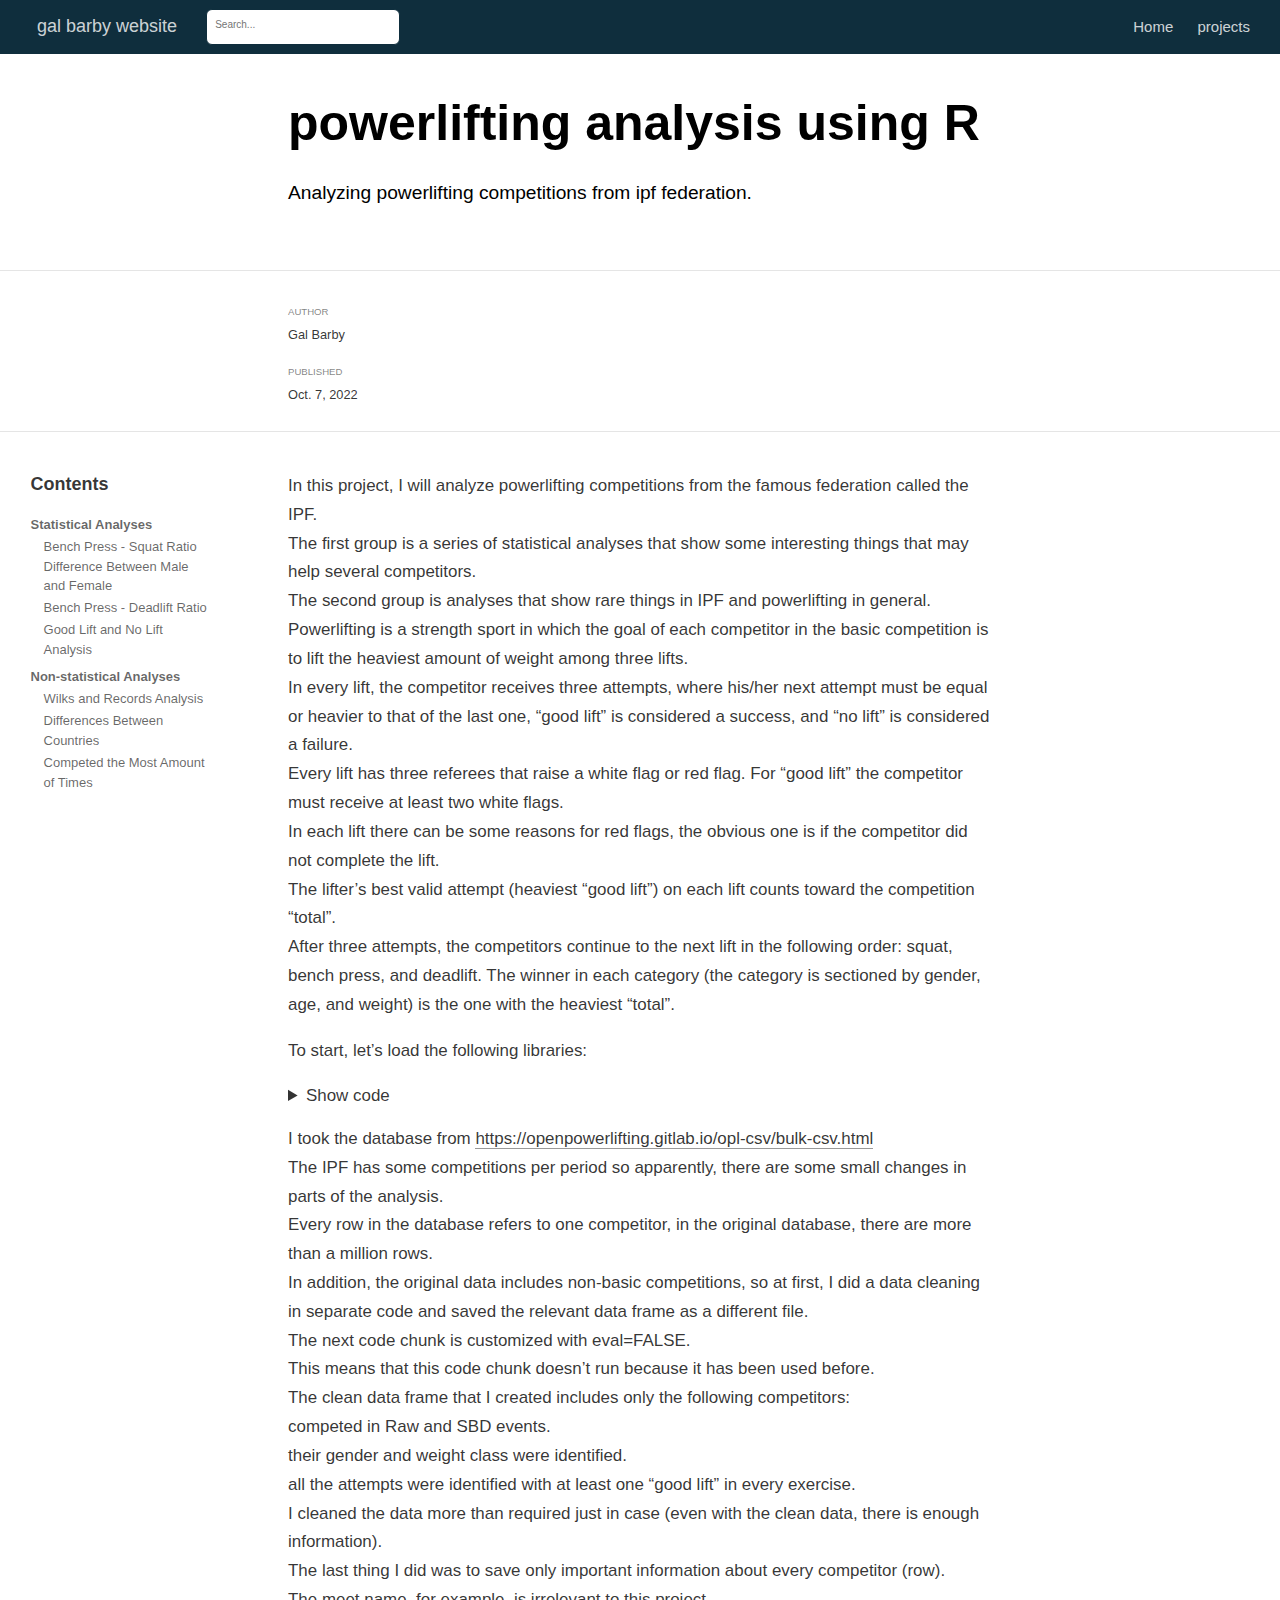
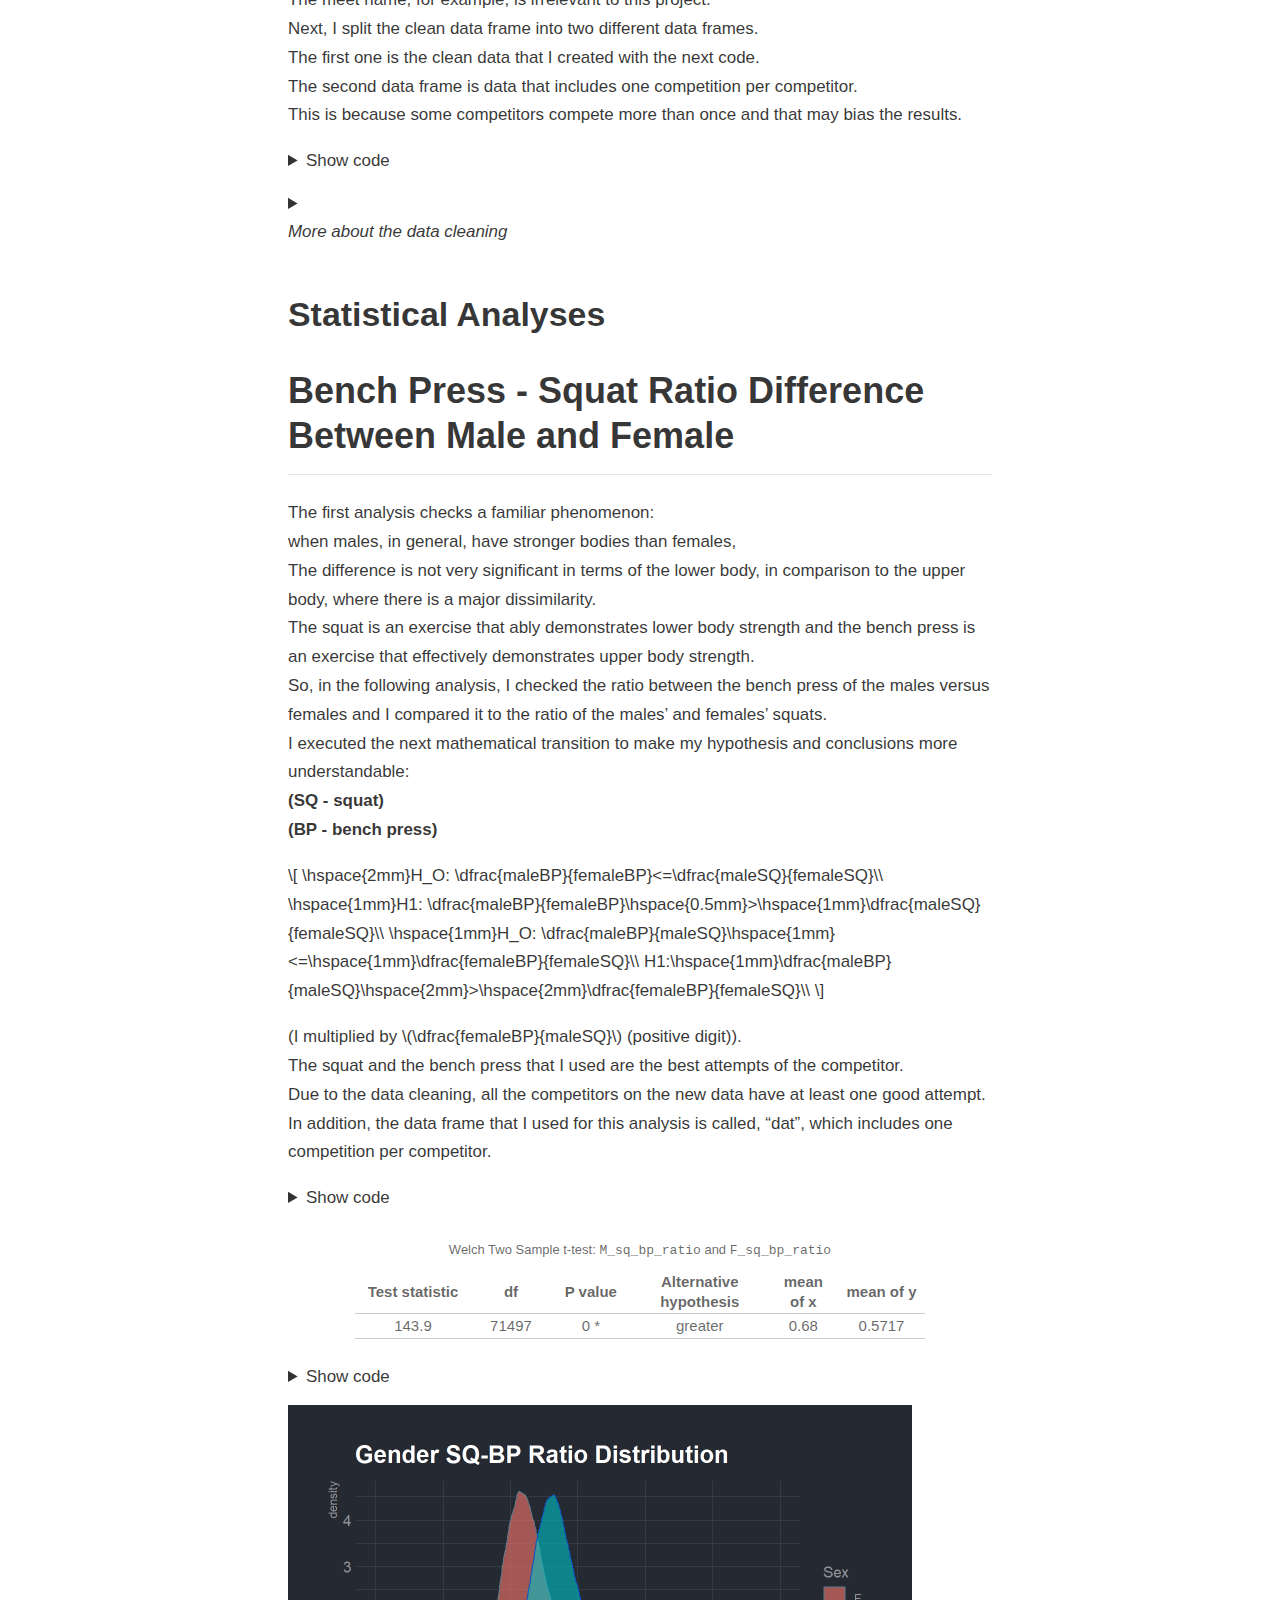
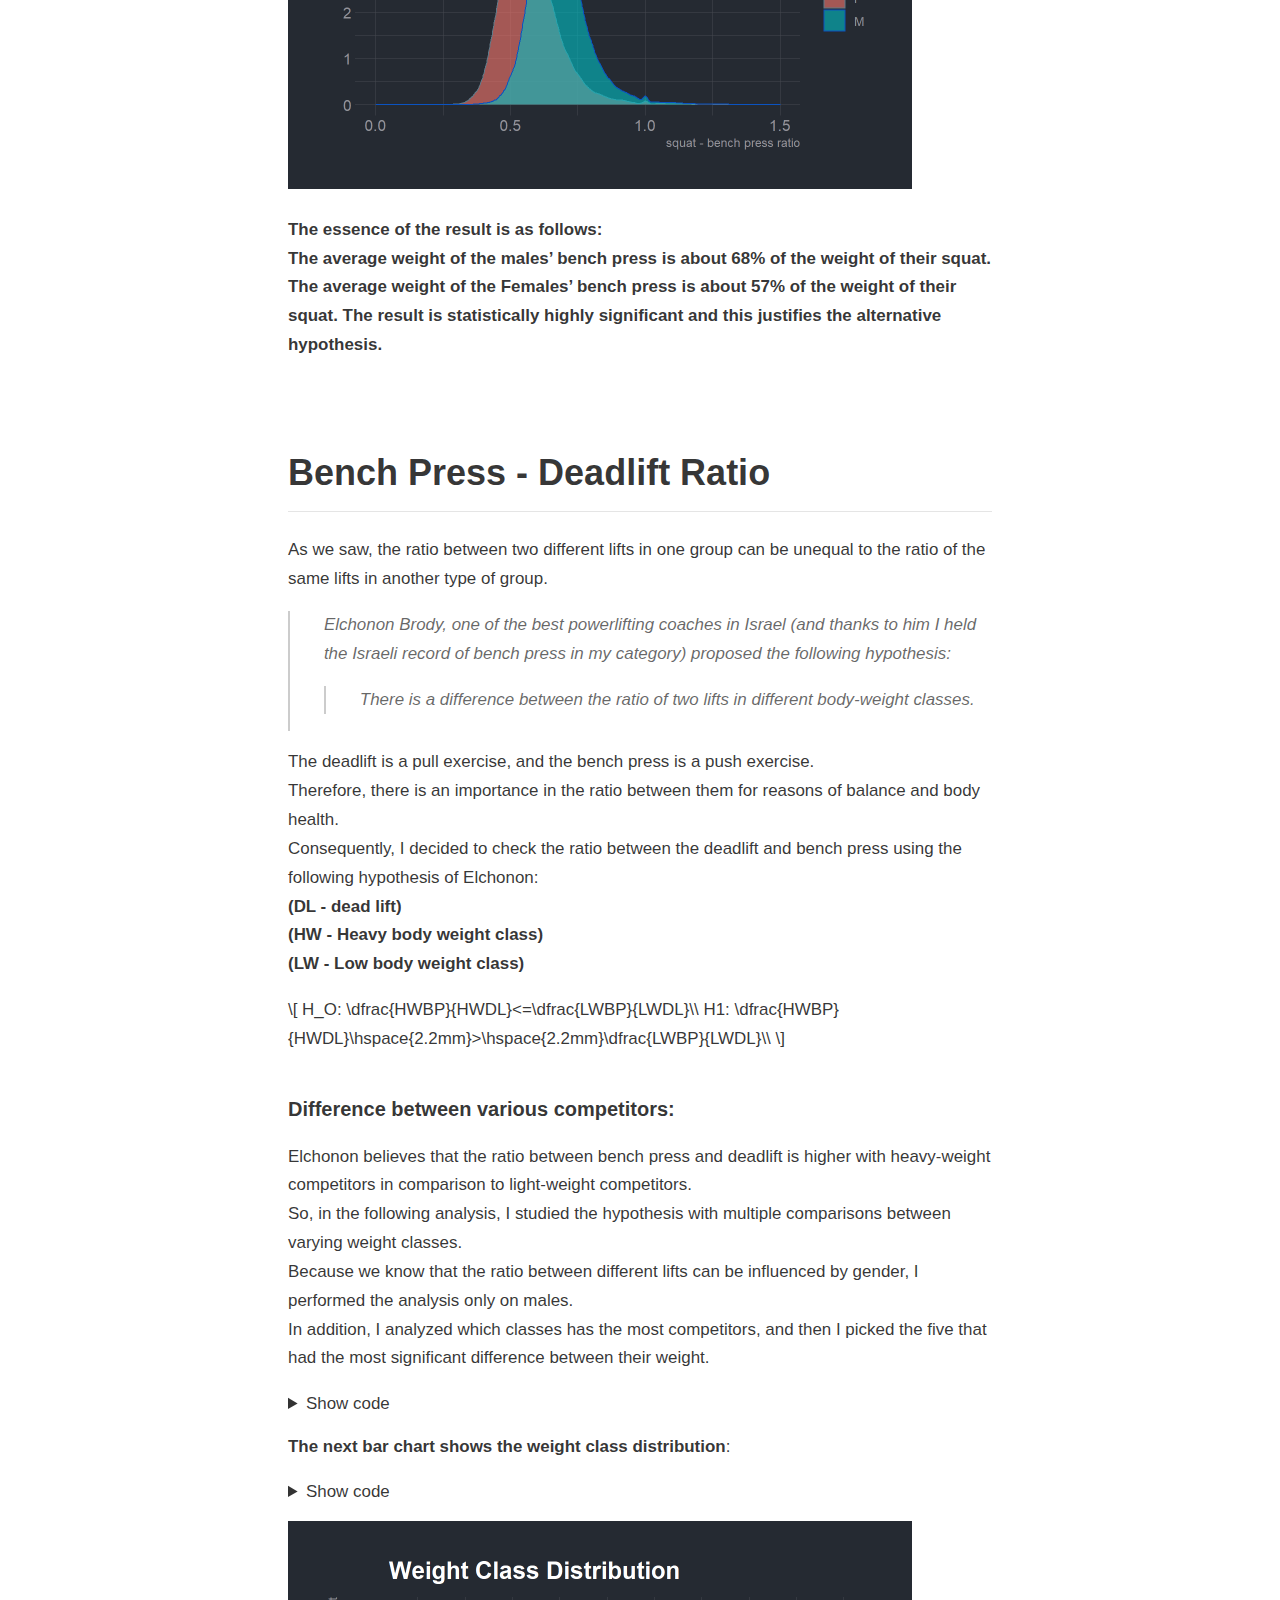
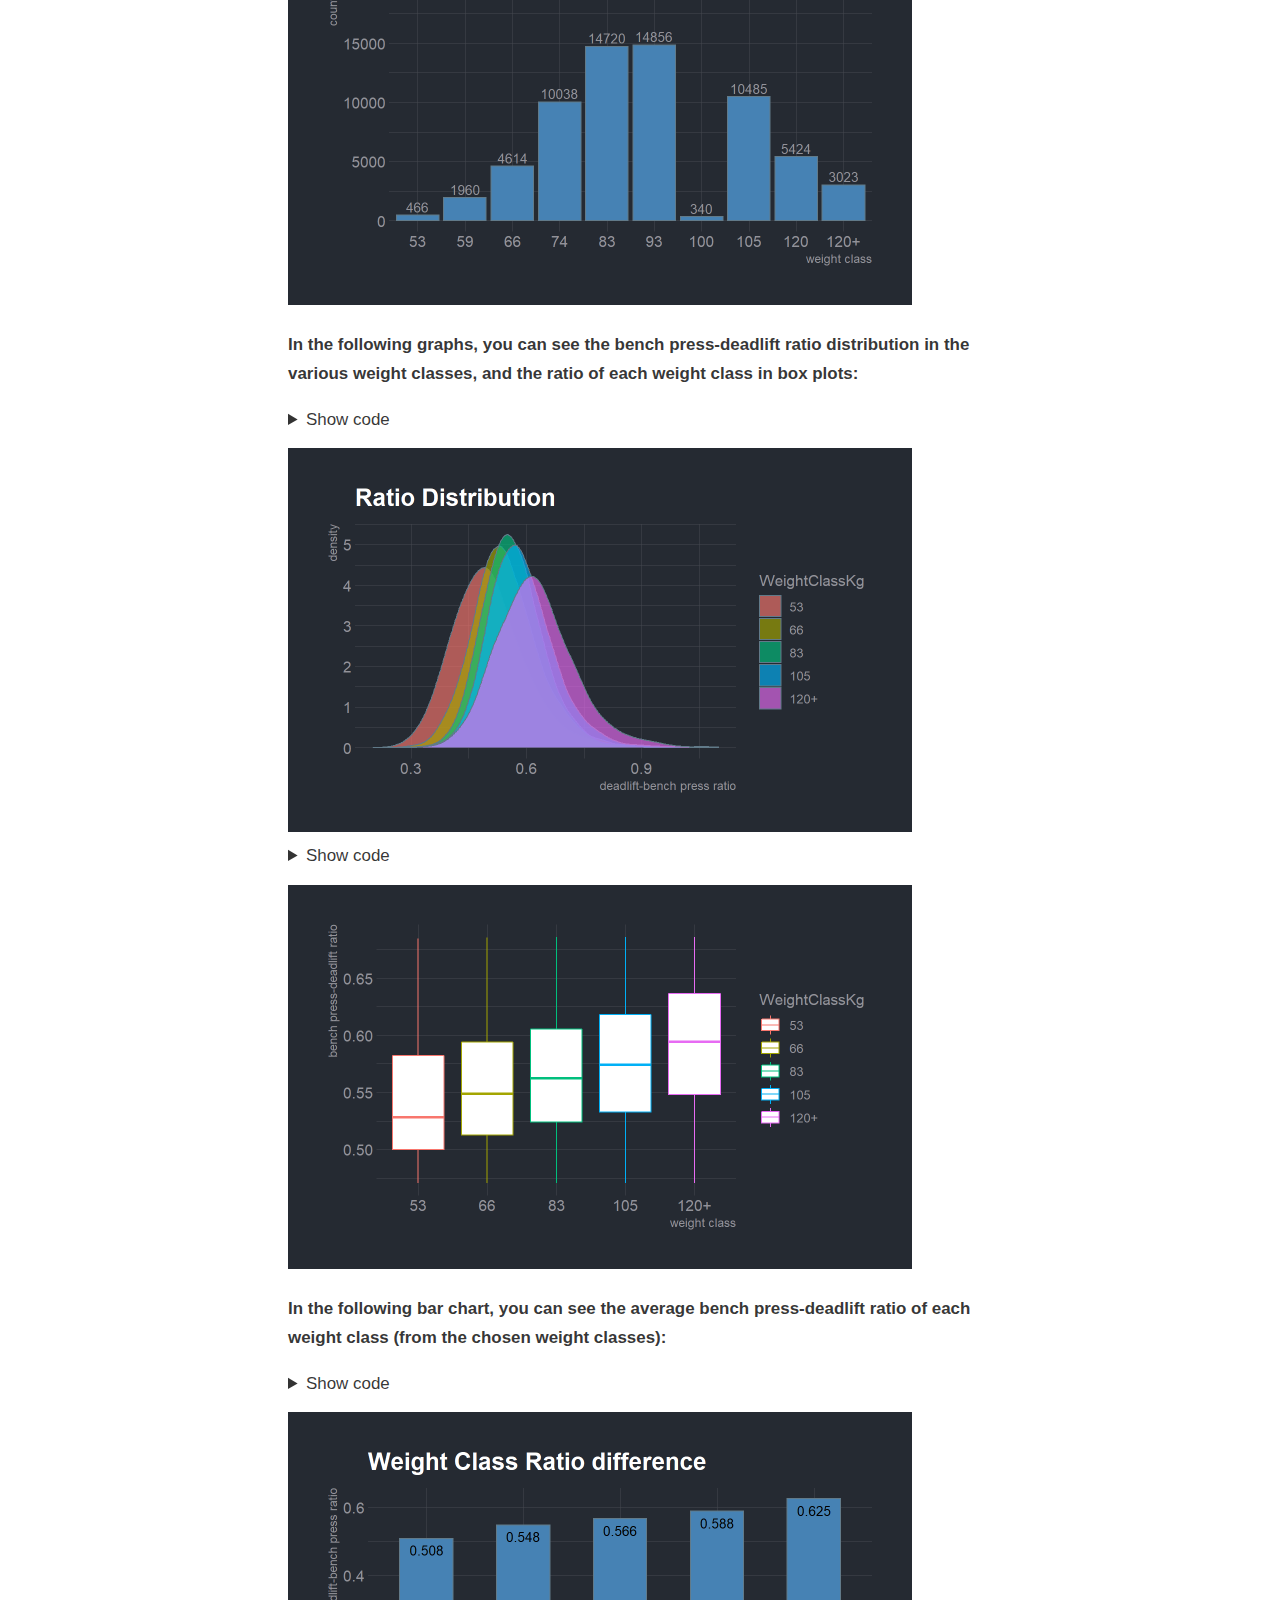
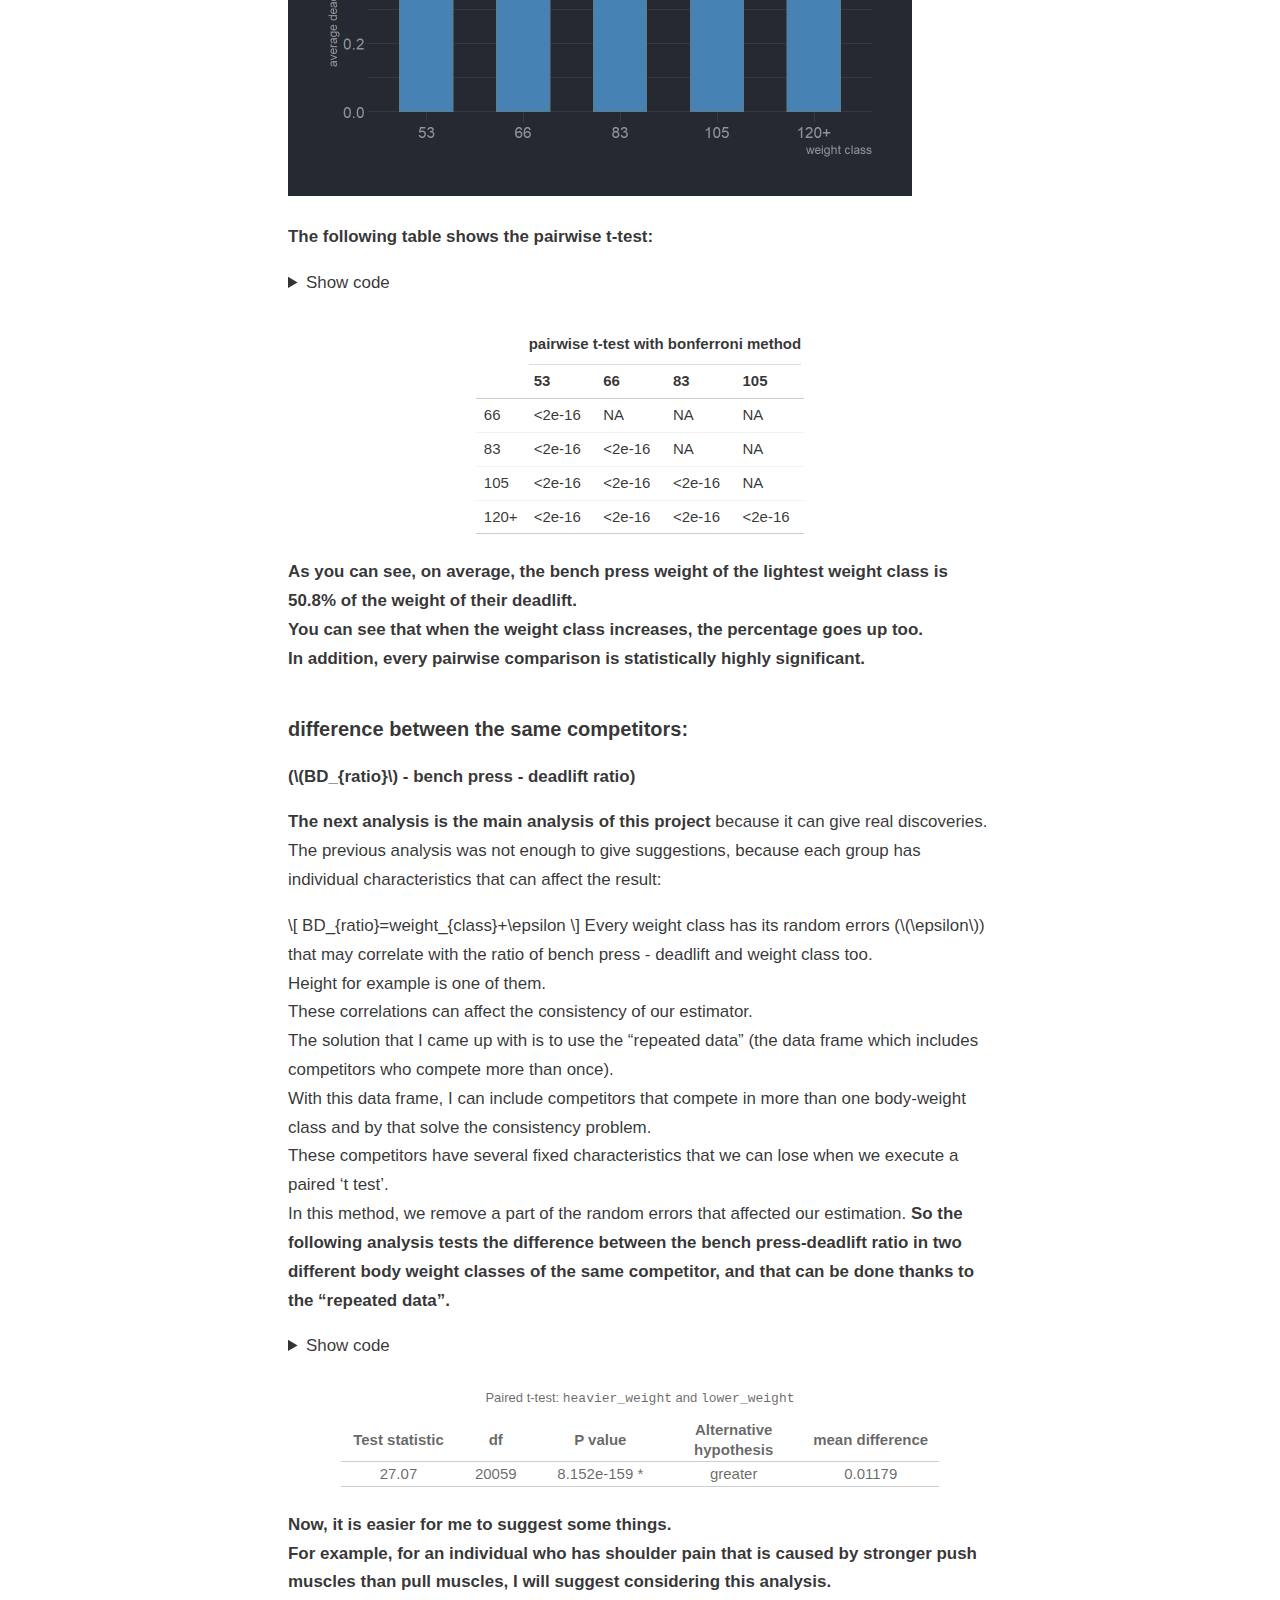
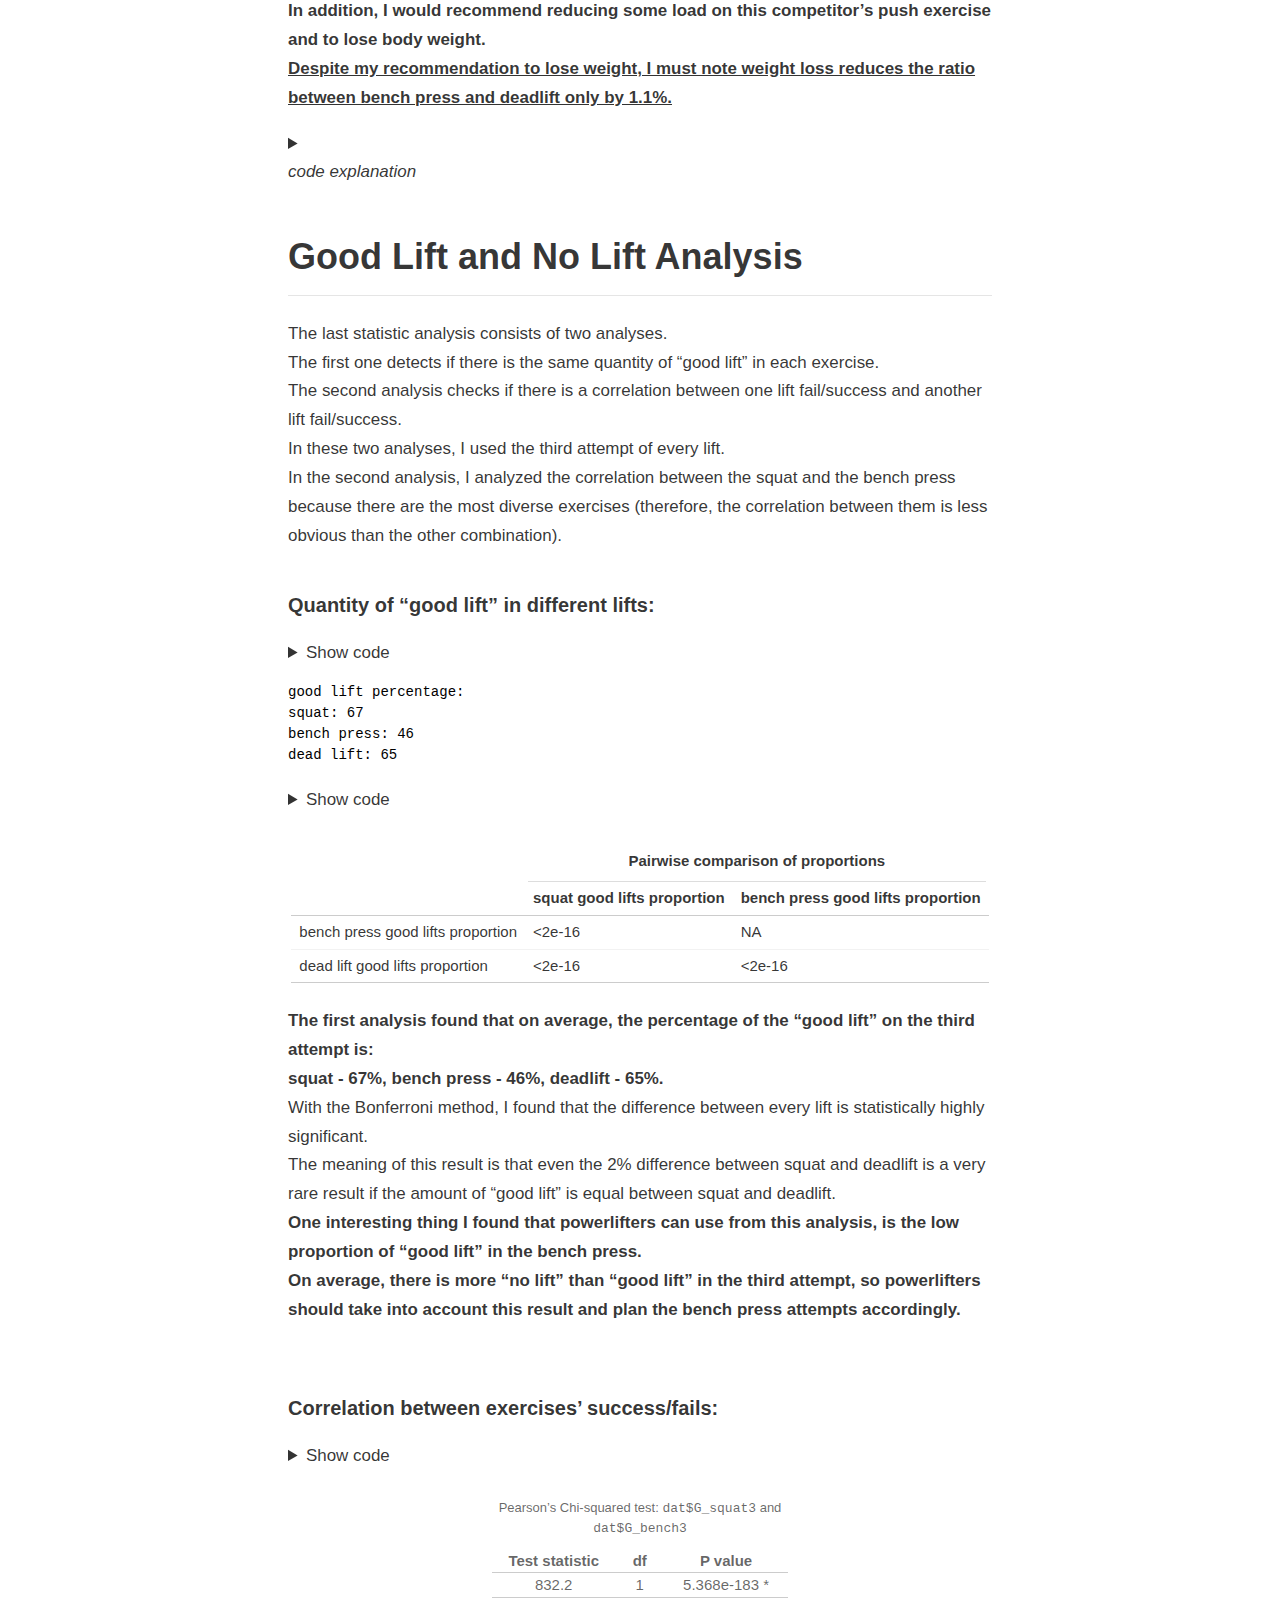
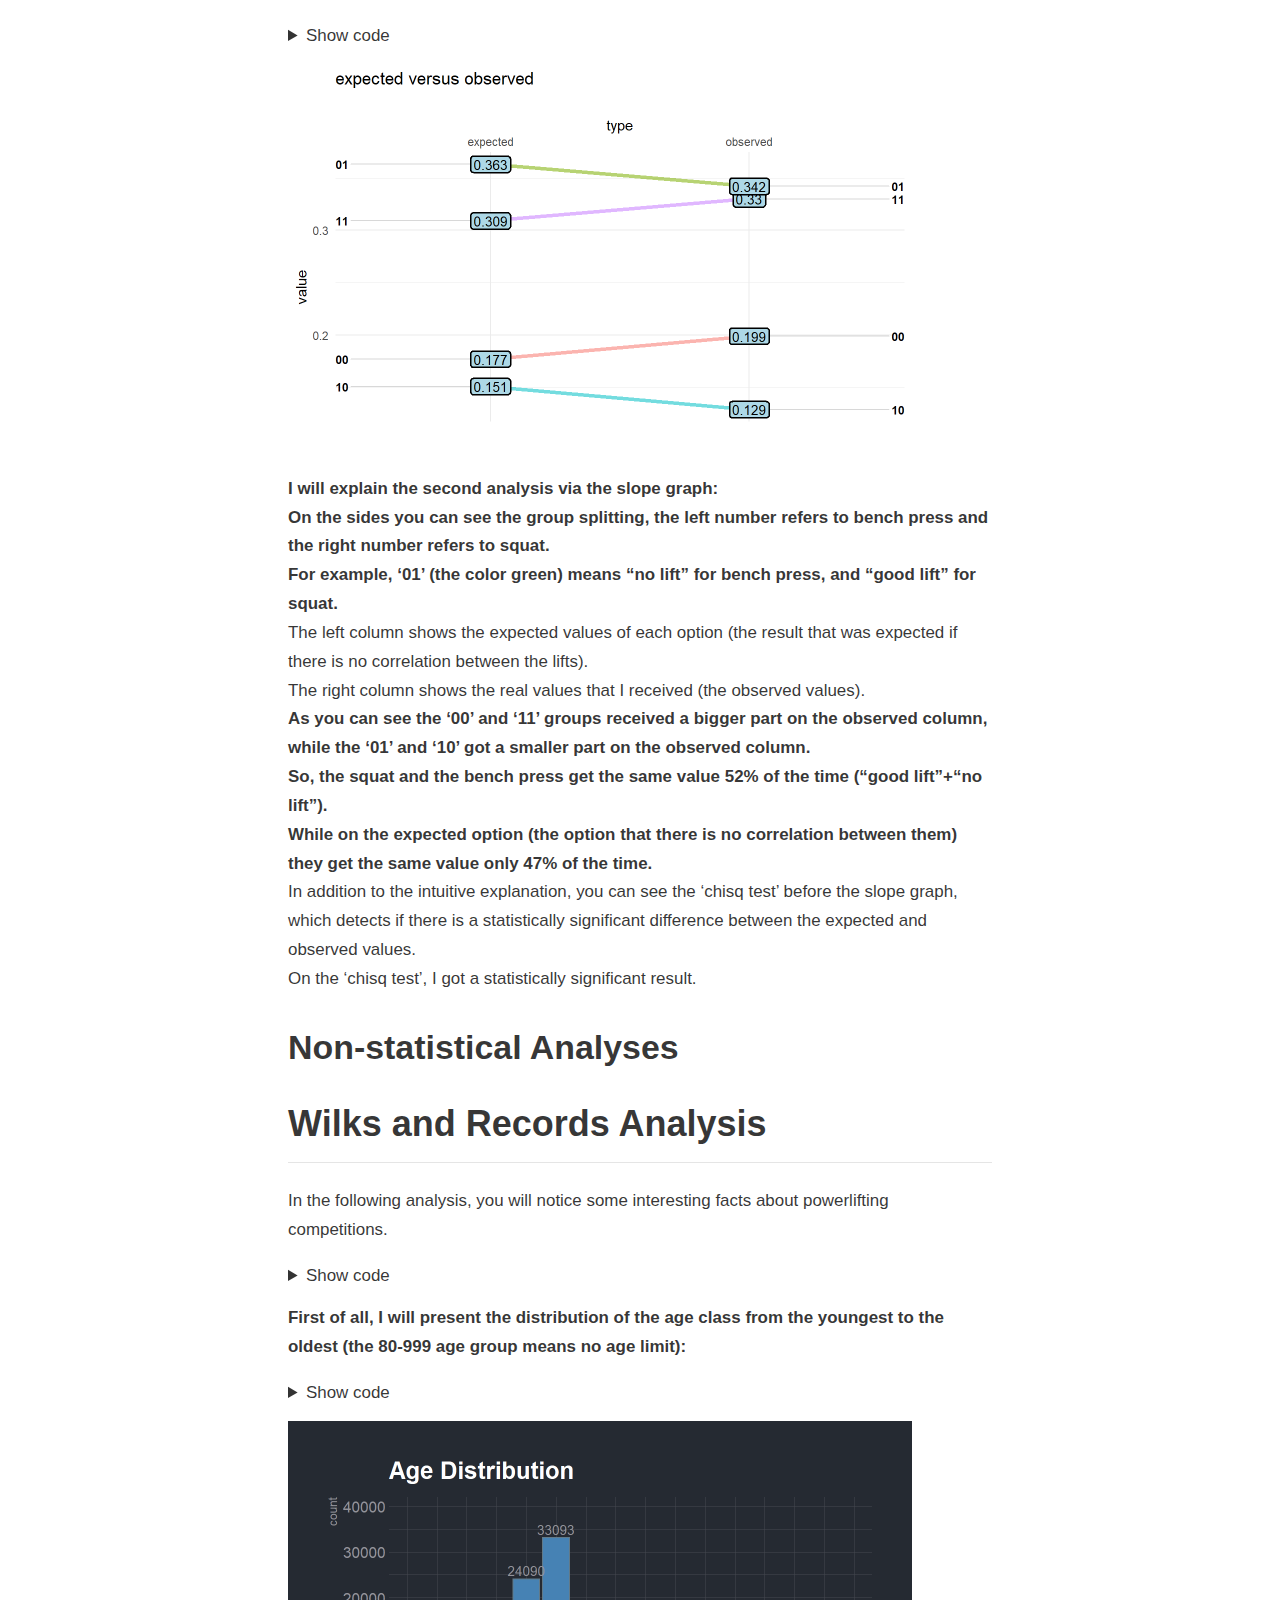
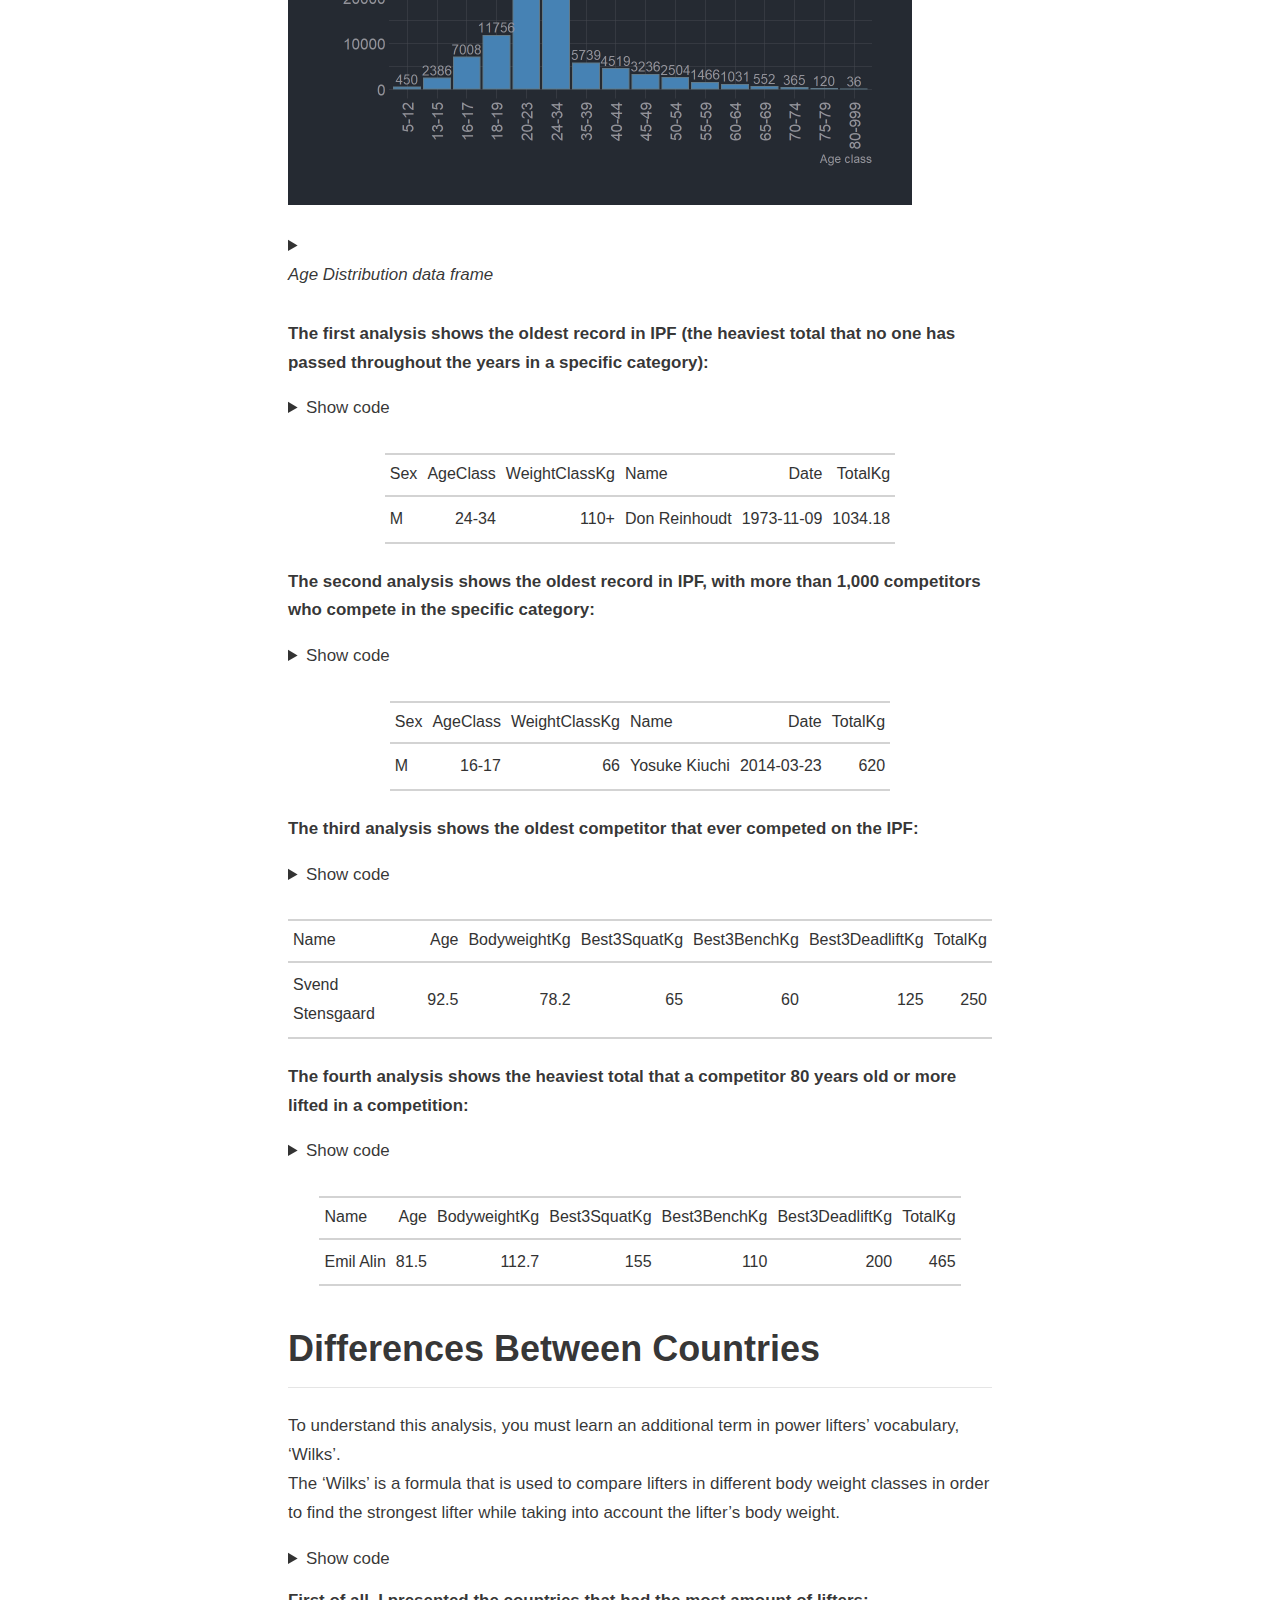
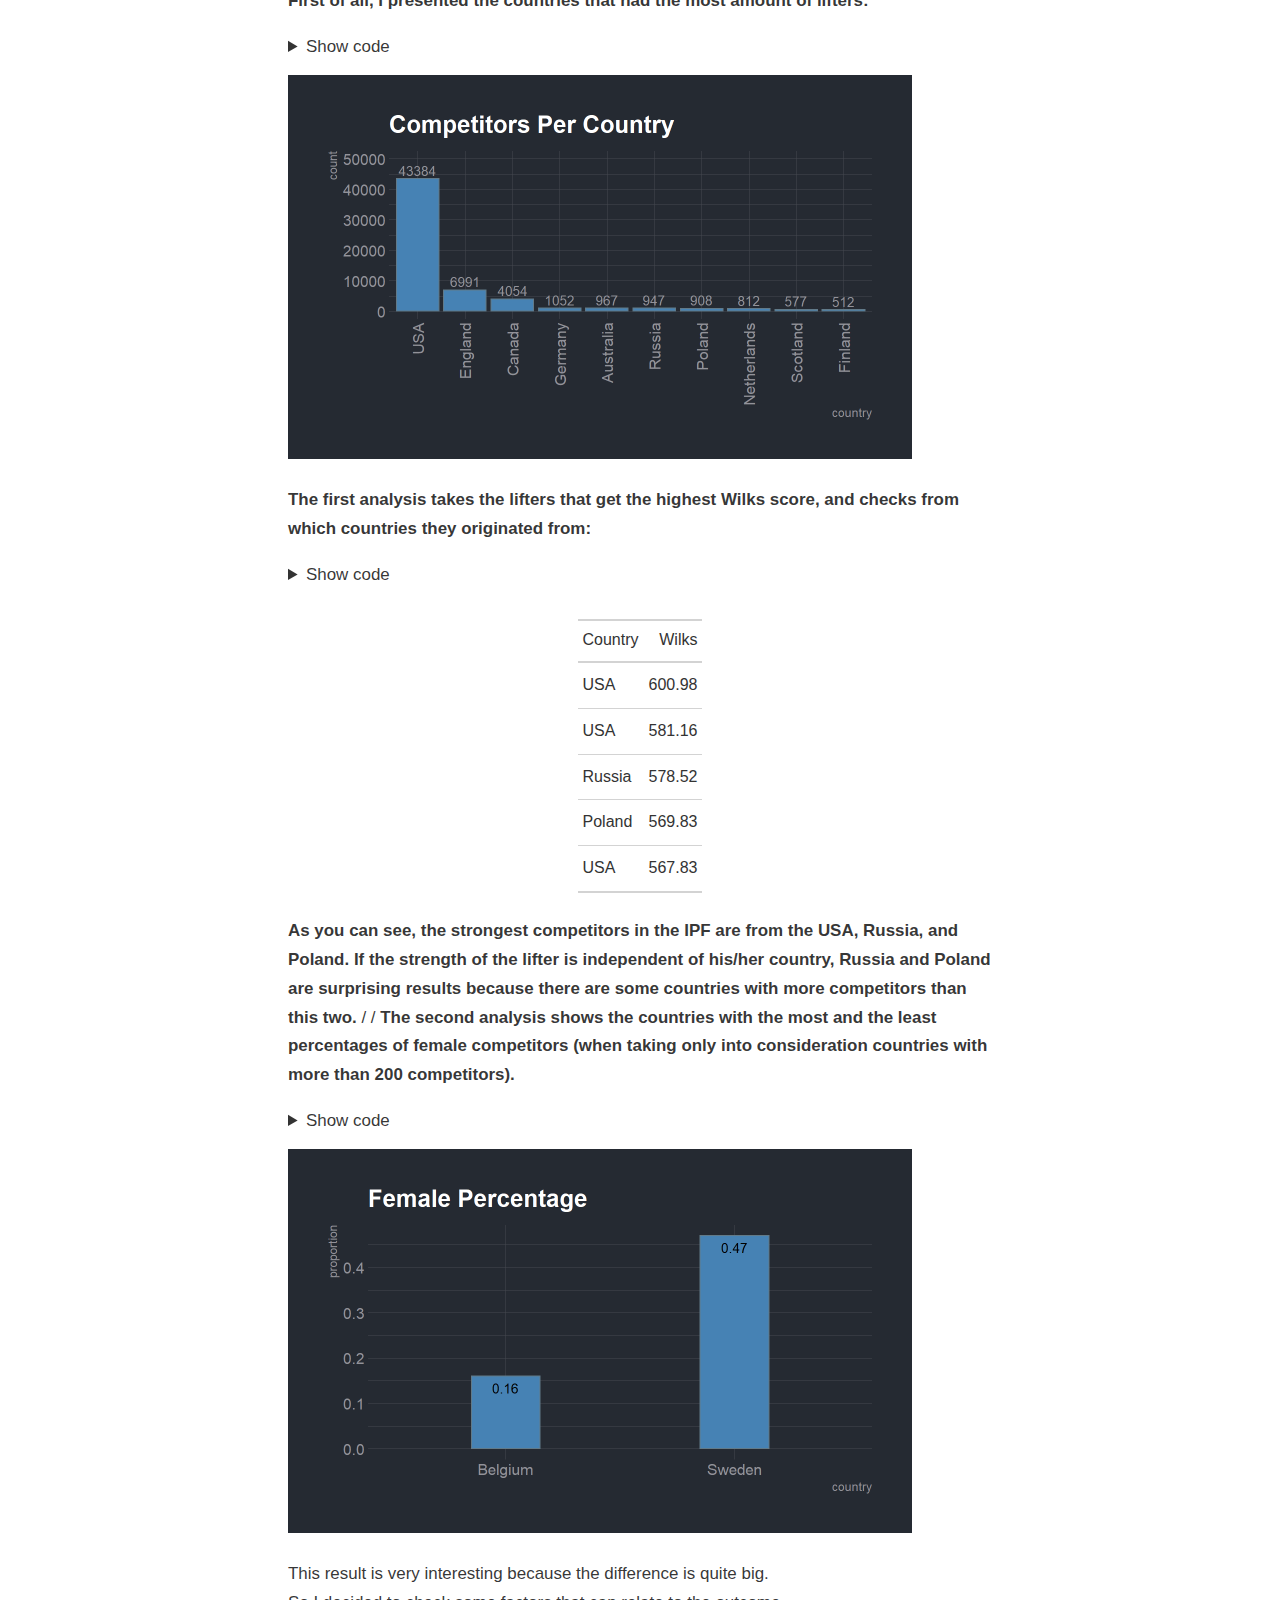
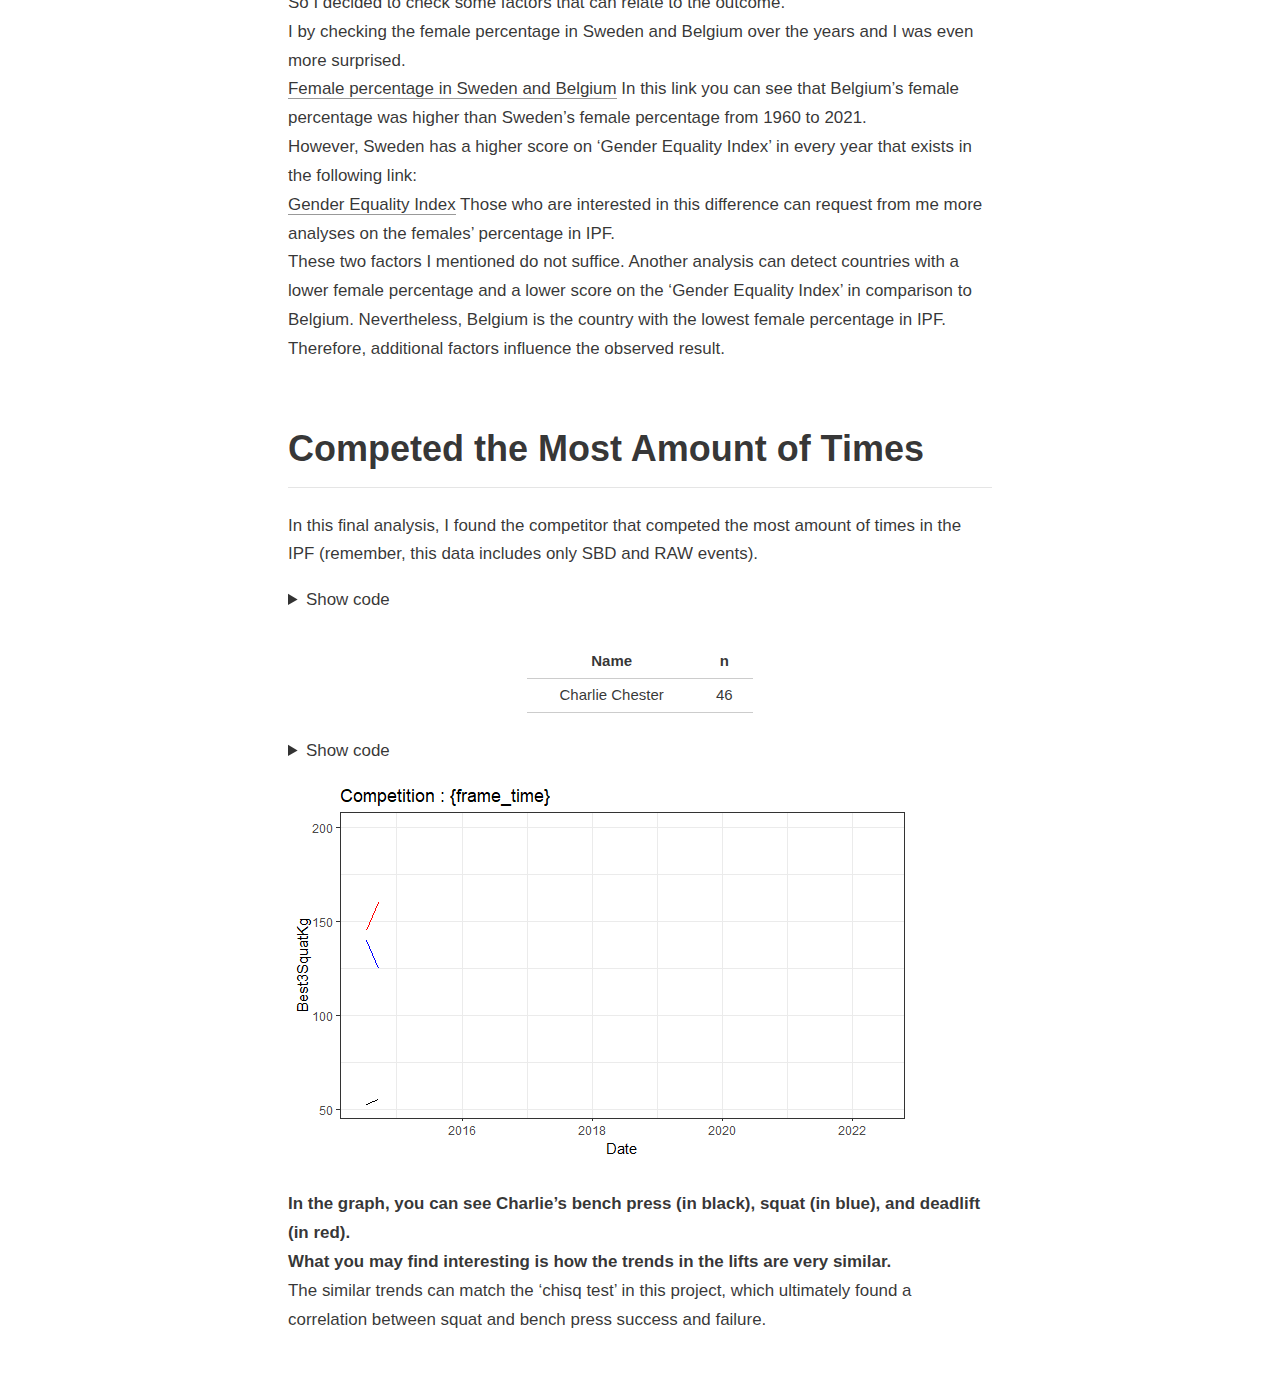
==== commit 2eba2c1e: "Changes" ====
--- a/docs/posts/2022-10-08-powerlifting-analysis-using-r/index.html
+++ b/docs/posts/2022-10-08-powerlifting-analysis-using-r/index.html
@@ -3324,8 +3324,7 @@
 <p><strong>The “repeated_dat” and “dat” could not reflect the age distribution.</strong> <strong>The “repeated_dat” includes some competitions of the same individual competitor and that can bias the result, and “dat” takes the first competition of every competitor, so for competitors that competed in some age classes it takes the youngest one and that can bias the result too.</strong><br />
 <strong>So I used the distinct function on “repeated_dat” by name and age class, and by that the new data frame includes some competitions of the competitors that competed more than once, but takes only one competition of every weight class.</strong></p>
 </details>
-<p><br />
-<strong>The first analysis shows the oldest record in IPF (the heaviest total that no one has passed throughout the years in a specific category):</strong><br />
+<p><strong>The first analysis shows the oldest record in IPF (the heaviest total that no one has passed throughout the years in a specific category):</strong><br />
 </p>
 <div class="layout-chunk" data-layout="l-body">
 <details>
@@ -3339,12 +3338,12 @@
 <span>  <span class='fu'><a href='https://gt.rstudio.com/reference/gt.html'>gt</a></span><span class='op'>(</span><span class='op'>)</span></span></code></pre>
 </div>
 </details>
-<div id="jrwjreiwuo" style="overflow-x:auto;overflow-y:auto;width:auto;height:auto;">
+<div id="klxvhmlvpk" style="overflow-x:auto;overflow-y:auto;width:auto;height:auto;">
 <style>html {
   font-family: -apple-system, BlinkMacSystemFont, 'Segoe UI', Roboto, Oxygen, Ubuntu, Cantarell, 'Helvetica Neue', 'Fira Sans', 'Droid Sans', Arial, sans-serif;
 }
 
-#jrwjreiwuo .gt_table {
+#klxvhmlvpk .gt_table {
   display: table;
   border-collapse: collapse;
   margin-left: auto;
@@ -3369,7 +3368,7 @@
   border-left-color: #D3D3D3;
 }
 
-#jrwjreiwuo .gt_heading {
+#klxvhmlvpk .gt_heading {
   background-color: #FFFFFF;
   text-align: center;
   border-bottom-color: #FFFFFF;
@@ -3381,7 +3380,7 @@
   border-right-color: #D3D3D3;
 }
 
-#jrwjreiwuo .gt_title {
+#klxvhmlvpk .gt_title {
   color: #333333;
   font-size: 125%;
   font-weight: initial;
@@ -3393,7 +3392,7 @@
   border-bottom-width: 0;
 }
 
-#jrwjreiwuo .gt_subtitle {
+#klxvhmlvpk .gt_subtitle {
   color: #333333;
   font-size: 85%;
   font-weight: initial;
@@ -3405,13 +3404,13 @@
   border-top-width: 0;
 }
 
-#jrwjreiwuo .gt_bottom_border {
+#klxvhmlvpk .gt_bottom_border {
   border-bottom-style: solid;
   border-bottom-width: 2px;
   border-bottom-color: #D3D3D3;
 }
 
-#jrwjreiwuo .gt_col_headings {
+#klxvhmlvpk .gt_col_headings {
   border-top-style: solid;
   border-top-width: 2px;
   border-top-color: #D3D3D3;
@@ -3426,7 +3425,7 @@
   border-right-color: #D3D3D3;
 }
 
-#jrwjreiwuo .gt_col_heading {
+#klxvhmlvpk .gt_col_heading {
   color: #333333;
   background-color: #FFFFFF;
   font-size: 100%;
@@ -3446,7 +3445,7 @@
   overflow-x: hidden;
 }
 
-#jrwjreiwuo .gt_column_spanner_outer {
+#klxvhmlvpk .gt_column_spanner_outer {
   color: #333333;
   background-color: #FFFFFF;
   font-size: 100%;
@@ -3458,15 +3457,15 @@
   padding-right: 4px;
 }
 
-#jrwjreiwuo .gt_column_spanner_outer:first-child {
+#klxvhmlvpk .gt_column_spanner_outer:first-child {
   padding-left: 0;
 }
 
-#jrwjreiwuo .gt_column_spanner_outer:last-child {
+#klxvhmlvpk .gt_column_spanner_outer:last-child {
   padding-right: 0;
 }
 
-#jrwjreiwuo .gt_column_spanner {
+#klxvhmlvpk .gt_column_spanner {
   border-bottom-style: solid;
   border-bottom-width: 2px;
   border-bottom-color: #D3D3D3;
@@ -3478,7 +3477,7 @@
   width: 100%;
 }
 
-#jrwjreiwuo .gt_group_heading {
+#klxvhmlvpk .gt_group_heading {
   padding-top: 8px;
   padding-bottom: 8px;
   padding-left: 5px;
@@ -3503,7 +3502,7 @@
   vertical-align: middle;
 }
 
-#jrwjreiwuo .gt_empty_group_heading {
+#klxvhmlvpk .gt_empty_group_heading {
   padding: 0.5px;
   color: #333333;
   background-color: #FFFFFF;
@@ -3518,15 +3517,15 @@
   vertical-align: middle;
 }
 
-#jrwjreiwuo .gt_from_md > :first-child {
+#klxvhmlvpk .gt_from_md > :first-child {
   margin-top: 0;
 }
 
-#jrwjreiwuo .gt_from_md > :last-child {
+#klxvhmlvpk .gt_from_md > :last-child {
   margin-bottom: 0;
 }
 
-#jrwjreiwuo .gt_row {
+#klxvhmlvpk .gt_row {
   padding-top: 8px;
   padding-bottom: 8px;
   padding-left: 5px;
@@ -3545,7 +3544,7 @@
   overflow-x: hidden;
 }
 
-#jrwjreiwuo .gt_stub {
+#klxvhmlvpk .gt_stub {
   color: #333333;
   background-color: #FFFFFF;
   font-size: 100%;
@@ -3558,7 +3557,7 @@
   padding-right: 5px;
 }
 
-#jrwjreiwuo .gt_stub_row_group {
+#klxvhmlvpk .gt_stub_row_group {
   color: #333333;
   background-color: #FFFFFF;
   font-size: 100%;
@@ -3572,11 +3571,11 @@
   vertical-align: top;
 }
 
-#jrwjreiwuo .gt_row_group_first td {
+#klxvhmlvpk .gt_row_group_first td {
   border-top-width: 2px;
 }
 
-#jrwjreiwuo .gt_summary_row {
+#klxvhmlvpk .gt_summary_row {
   color: #333333;
   background-color: #FFFFFF;
   text-transform: inherit;
@@ -3586,16 +3585,16 @@
   padding-right: 5px;
 }
 
-#jrwjreiwuo .gt_first_summary_row {
+#klxvhmlvpk .gt_first_summary_row {
   border-top-style: solid;
   border-top-color: #D3D3D3;
 }
 
-#jrwjreiwuo .gt_first_summary_row.thick {
+#klxvhmlvpk .gt_first_summary_row.thick {
   border-top-width: 2px;
 }
 
-#jrwjreiwuo .gt_last_summary_row {
+#klxvhmlvpk .gt_last_summary_row {
   padding-top: 8px;
   padding-bottom: 8px;
   padding-left: 5px;
@@ -3605,7 +3604,7 @@
   border-bottom-color: #D3D3D3;
 }
 
-#jrwjreiwuo .gt_grand_summary_row {
+#klxvhmlvpk .gt_grand_summary_row {
   color: #333333;
   background-color: #FFFFFF;
   text-transform: inherit;
@@ -3615,7 +3614,7 @@
   padding-right: 5px;
 }
 
-#jrwjreiwuo .gt_first_grand_summary_row {
+#klxvhmlvpk .gt_first_grand_summary_row {
   padding-top: 8px;
   padding-bottom: 8px;
   padding-left: 5px;
@@ -3625,11 +3624,11 @@
   border-top-color: #D3D3D3;
 }
 
-#jrwjreiwuo .gt_striped {
+#klxvhmlvpk .gt_striped {
   background-color: rgba(128, 128, 128, 0.05);
 }
 
-#jrwjreiwuo .gt_table_body {
+#klxvhmlvpk .gt_table_body {
   border-top-style: solid;
   border-top-width: 2px;
   border-top-color: #D3D3D3;
@@ -3638,7 +3637,7 @@
   border-bottom-color: #D3D3D3;
 }
 
-#jrwjreiwuo .gt_footnotes {
+#klxvhmlvpk .gt_footnotes {
   color: #333333;
   background-color: #FFFFFF;
   border-bottom-style: none;
@@ -3652,7 +3651,7 @@
   border-right-color: #D3D3D3;
 }
 
-#jrwjreiwuo .gt_footnote {
+#klxvhmlvpk .gt_footnote {
   margin: 0px;
   font-size: 90%;
   padding-left: 4px;
@@ -3661,7 +3660,7 @@
   padding-right: 5px;
 }
 
-#jrwjreiwuo .gt_sourcenotes {
+#klxvhmlvpk .gt_sourcenotes {
   color: #333333;
   background-color: #FFFFFF;
   border-bottom-style: none;
@@ -3675,7 +3674,7 @@
   border-right-color: #D3D3D3;
 }
 
-#jrwjreiwuo .gt_sourcenote {
+#klxvhmlvpk .gt_sourcenote {
   font-size: 90%;
   padding-top: 4px;
   padding-bottom: 4px;
@@ -3683,64 +3682,64 @@
   padding-right: 5px;
 }
 
-#jrwjreiwuo .gt_left {
+#klxvhmlvpk .gt_left {
   text-align: left;
 }
 
-#jrwjreiwuo .gt_center {
+#klxvhmlvpk .gt_center {
   text-align: center;
 }
 
-#jrwjreiwuo .gt_right {
+#klxvhmlvpk .gt_right {
   text-align: right;
   font-variant-numeric: tabular-nums;
 }
 
-#jrwjreiwuo .gt_font_normal {
+#klxvhmlvpk .gt_font_normal {
   font-weight: normal;
 }
 
-#jrwjreiwuo .gt_font_bold {
+#klxvhmlvpk .gt_font_bold {
   font-weight: bold;
 }
 
-#jrwjreiwuo .gt_font_italic {
+#klxvhmlvpk .gt_font_italic {
   font-style: italic;
 }
 
-#jrwjreiwuo .gt_super {
+#klxvhmlvpk .gt_super {
   font-size: 65%;
 }
 
-#jrwjreiwuo .gt_footnote_marks {
+#klxvhmlvpk .gt_footnote_marks {
   font-style: italic;
   font-weight: normal;
   font-size: 75%;
   vertical-align: 0.4em;
 }
 
-#jrwjreiwuo .gt_asterisk {
+#klxvhmlvpk .gt_asterisk {
   font-size: 100%;
   vertical-align: 0;
 }
 
-#jrwjreiwuo .gt_indent_1 {
+#klxvhmlvpk .gt_indent_1 {
   text-indent: 5px;
 }
 
-#jrwjreiwuo .gt_indent_2 {
+#klxvhmlvpk .gt_indent_2 {
   text-indent: 10px;
 }
 
-#jrwjreiwuo .gt_indent_3 {
+#klxvhmlvpk .gt_indent_3 {
   text-indent: 15px;
 }
 
-#jrwjreiwuo .gt_indent_4 {
+#klxvhmlvpk .gt_indent_4 {
   text-indent: 20px;
 }
 
-#jrwjreiwuo .gt_indent_5 {
+#klxvhmlvpk .gt_indent_5 {
   text-indent: 25px;
 }
 </style>
@@ -3783,12 +3782,12 @@
 <span>  <span class='fu'><a href='https://gt.rstudio.com/reference/gt.html'>gt</a></span><span class='op'>(</span><span class='op'>)</span></span></code></pre>
 </div>
 </details>
-<div id="amqluampkm" style="overflow-x:auto;overflow-y:auto;width:auto;height:auto;">
+<div id="lmtudyifuy" style="overflow-x:auto;overflow-y:auto;width:auto;height:auto;">
 <style>html {
   font-family: -apple-system, BlinkMacSystemFont, 'Segoe UI', Roboto, Oxygen, Ubuntu, Cantarell, 'Helvetica Neue', 'Fira Sans', 'Droid Sans', Arial, sans-serif;
 }
 
-#amqluampkm .gt_table {
+#lmtudyifuy .gt_table {
   display: table;
   border-collapse: collapse;
   margin-left: auto;
@@ -3813,7 +3812,7 @@
   border-left-color: #D3D3D3;
 }
 
-#amqluampkm .gt_heading {
+#lmtudyifuy .gt_heading {
   background-color: #FFFFFF;
   text-align: center;
   border-bottom-color: #FFFFFF;
@@ -3825,7 +3824,7 @@
   border-right-color: #D3D3D3;
 }
 
-#amqluampkm .gt_title {
+#lmtudyifuy .gt_title {
   color: #333333;
   font-size: 125%;
   font-weight: initial;
@@ -3837,7 +3836,7 @@
   border-bottom-width: 0;
 }
 
-#amqluampkm .gt_subtitle {
+#lmtudyifuy .gt_subtitle {
   color: #333333;
   font-size: 85%;
   font-weight: initial;
@@ -3849,13 +3848,13 @@
   border-top-width: 0;
 }
 
-#amqluampkm .gt_bottom_border {
+#lmtudyifuy .gt_bottom_border {
   border-bottom-style: solid;
   border-bottom-width: 2px;
   border-bottom-color: #D3D3D3;
 }
 
-#amqluampkm .gt_col_headings {
+#lmtudyifuy .gt_col_headings {
   border-top-style: solid;
   border-top-width: 2px;
   border-top-color: #D3D3D3;
@@ -3870,7 +3869,7 @@
   border-right-color: #D3D3D3;
 }
 
-#amqluampkm .gt_col_heading {
+#lmtudyifuy .gt_col_heading {
   color: #333333;
   background-color: #FFFFFF;
   font-size: 100%;
@@ -3890,7 +3889,7 @@
   overflow-x: hidden;
 }
 
-#amqluampkm .gt_column_spanner_outer {
+#lmtudyifuy .gt_column_spanner_outer {
   color: #333333;
   background-color: #FFFFFF;
   font-size: 100%;
@@ -3902,15 +3901,15 @@
   padding-right: 4px;
 }
 
-#amqluampkm .gt_column_spanner_outer:first-child {
+#lmtudyifuy .gt_column_spanner_outer:first-child {
   padding-left: 0;
 }
 
-#amqluampkm .gt_column_spanner_outer:last-child {
+#lmtudyifuy .gt_column_spanner_outer:last-child {
   padding-right: 0;
 }
 
-#amqluampkm .gt_column_spanner {
+#lmtudyifuy .gt_column_spanner {
   border-bottom-style: solid;
   border-bottom-width: 2px;
   border-bottom-color: #D3D3D3;
@@ -3922,7 +3921,7 @@
   width: 100%;
 }
 
-#amqluampkm .gt_group_heading {
+#lmtudyifuy .gt_group_heading {
   padding-top: 8px;
   padding-bottom: 8px;
   padding-left: 5px;
@@ -3947,7 +3946,7 @@
   vertical-align: middle;
 }
 
-#amqluampkm .gt_empty_group_heading {
+#lmtudyifuy .gt_empty_group_heading {
   padding: 0.5px;
   color: #333333;
   background-color: #FFFFFF;
@@ -3962,15 +3961,15 @@
   vertical-align: middle;
 }
 
-#amqluampkm .gt_from_md > :first-child {
+#lmtudyifuy .gt_from_md > :first-child {
   margin-top: 0;
 }
 
-#amqluampkm .gt_from_md > :last-child {
+#lmtudyifuy .gt_from_md > :last-child {
   margin-bottom: 0;
 }
 
-#amqluampkm .gt_row {
+#lmtudyifuy .gt_row {
   padding-top: 8px;
   padding-bottom: 8px;
   padding-left: 5px;
@@ -3989,7 +3988,7 @@
   overflow-x: hidden;
 }
 
-#amqluampkm .gt_stub {
+#lmtudyifuy .gt_stub {
   color: #333333;
   background-color: #FFFFFF;
   font-size: 100%;
@@ -4002,7 +4001,7 @@
   padding-right: 5px;
 }
 
-#amqluampkm .gt_stub_row_group {
+#lmtudyifuy .gt_stub_row_group {
   color: #333333;
   background-color: #FFFFFF;
   font-size: 100%;
@@ -4016,11 +4015,11 @@
   vertical-align: top;
 }
 
-#amqluampkm .gt_row_group_first td {
+#lmtudyifuy .gt_row_group_first td {
   border-top-width: 2px;
 }
 
-#amqluampkm .gt_summary_row {
+#lmtudyifuy .gt_summary_row {
   color: #333333;
   background-color: #FFFFFF;
   text-transform: inherit;
@@ -4030,16 +4029,16 @@
   padding-right: 5px;
 }
 
-#amqluampkm .gt_first_summary_row {
+#lmtudyifuy .gt_first_summary_row {
   border-top-style: solid;
   border-top-color: #D3D3D3;
 }
 
-#amqluampkm .gt_first_summary_row.thick {
+#lmtudyifuy .gt_first_summary_row.thick {
   border-top-width: 2px;
 }
 
-#amqluampkm .gt_last_summary_row {
+#lmtudyifuy .gt_last_summary_row {
   padding-top: 8px;
   padding-bottom: 8px;
   padding-left: 5px;
@@ -4049,7 +4048,7 @@
   border-bottom-color: #D3D3D3;
 }
 
-#amqluampkm .gt_grand_summary_row {
+#lmtudyifuy .gt_grand_summary_row {
   color: #333333;
   background-color: #FFFFFF;
   text-transform: inherit;
@@ -4059,7 +4058,7 @@
   padding-right: 5px;
 }
 
-#amqluampkm .gt_first_grand_summary_row {
+#lmtudyifuy .gt_first_grand_summary_row {
   padding-top: 8px;
   padding-bottom: 8px;
   padding-left: 5px;
@@ -4069,11 +4068,11 @@
   border-top-color: #D3D3D3;
 }
 
-#amqluampkm .gt_striped {
+#lmtudyifuy .gt_striped {
   background-color: rgba(128, 128, 128, 0.05);
 }
 
-#amqluampkm .gt_table_body {
+#lmtudyifuy .gt_table_body {
   border-top-style: solid;
   border-top-width: 2px;
   border-top-color: #D3D3D3;
@@ -4082,7 +4081,7 @@
   border-bottom-color: #D3D3D3;
 }
 
-#amqluampkm .gt_footnotes {
+#lmtudyifuy .gt_footnotes {
   color: #333333;
   background-color: #FFFFFF;
   border-bottom-style: none;
@@ -4096,7 +4095,7 @@
   border-right-color: #D3D3D3;
 }
 
-#amqluampkm .gt_footnote {
+#lmtudyifuy .gt_footnote {
   margin: 0px;
   font-size: 90%;
   padding-left: 4px;
@@ -4105,7 +4104,7 @@
   padding-right: 5px;
 }
 
-#amqluampkm .gt_sourcenotes {
+#lmtudyifuy .gt_sourcenotes {
   color: #333333;
   background-color: #FFFFFF;
   border-bottom-style: none;
@@ -4119,7 +4118,7 @@
   border-right-color: #D3D3D3;
 }
 
-#amqluampkm .gt_sourcenote {
+#lmtudyifuy .gt_sourcenote {
   font-size: 90%;
   padding-top: 4px;
   padding-bottom: 4px;
@@ -4127,64 +4126,64 @@
   padding-right: 5px;
 }
 
-#amqluampkm .gt_left {
+#lmtudyifuy .gt_left {
   text-align: left;
 }
 
-#amqluampkm .gt_center {
+#lmtudyifuy .gt_center {
   text-align: center;
 }
 
-#amqluampkm .gt_right {
+#lmtudyifuy .gt_right {
   text-align: right;
   font-variant-numeric: tabular-nums;
 }
 
-#amqluampkm .gt_font_normal {
+#lmtudyifuy .gt_font_normal {
   font-weight: normal;
 }
 
-#amqluampkm .gt_font_bold {
+#lmtudyifuy .gt_font_bold {
   font-weight: bold;
 }
 
-#amqluampkm .gt_font_italic {
+#lmtudyifuy .gt_font_italic {
   font-style: italic;
 }
 
-#amqluampkm .gt_super {
+#lmtudyifuy .gt_super {
   font-size: 65%;
 }
 
-#amqluampkm .gt_footnote_marks {
+#lmtudyifuy .gt_footnote_marks {
   font-style: italic;
   font-weight: normal;
   font-size: 75%;
   vertical-align: 0.4em;
 }
 
-#amqluampkm .gt_asterisk {
+#lmtudyifuy .gt_asterisk {
   font-size: 100%;
   vertical-align: 0;
 }
 
-#amqluampkm .gt_indent_1 {
+#lmtudyifuy .gt_indent_1 {
   text-indent: 5px;
 }
 
-#amqluampkm .gt_indent_2 {
+#lmtudyifuy .gt_indent_2 {
   text-indent: 10px;
 }
 
-#amqluampkm .gt_indent_3 {
+#lmtudyifuy .gt_indent_3 {
   text-indent: 15px;
 }
 
-#amqluampkm .gt_indent_4 {
+#lmtudyifuy .gt_indent_4 {
   text-indent: 20px;
 }
 
-#amqluampkm .gt_indent_5 {
+#lmtudyifuy .gt_indent_5 {
   text-indent: 25px;
 }
 </style>
@@ -4224,12 +4223,12 @@
 <pre class="sourceCode r"><code class="sourceCode r"><span><span class='fu'><a href='https://gt.rstudio.com/reference/gt.html'>gt</a></span><span class='op'>(</span><span class='va'>oldest_competitor</span><span class='op'>)</span></span></code></pre>
 </div>
 </details>
-<div id="gsvagbkrgx" style="overflow-x:auto;overflow-y:auto;width:auto;height:auto;">
+<div id="wmtopejonq" style="overflow-x:auto;overflow-y:auto;width:auto;height:auto;">
 <style>html {
   font-family: -apple-system, BlinkMacSystemFont, 'Segoe UI', Roboto, Oxygen, Ubuntu, Cantarell, 'Helvetica Neue', 'Fira Sans', 'Droid Sans', Arial, sans-serif;
 }
 
-#gsvagbkrgx .gt_table {
+#wmtopejonq .gt_table {
   display: table;
   border-collapse: collapse;
   margin-left: auto;
@@ -4254,7 +4253,7 @@
   border-left-color: #D3D3D3;
 }
 
-#gsvagbkrgx .gt_heading {
+#wmtopejonq .gt_heading {
   background-color: #FFFFFF;
   text-align: center;
   border-bottom-color: #FFFFFF;
@@ -4266,7 +4265,7 @@
   border-right-color: #D3D3D3;
 }
 
-#gsvagbkrgx .gt_title {
+#wmtopejonq .gt_title {
   color: #333333;
   font-size: 125%;
   font-weight: initial;
@@ -4278,7 +4277,7 @@
   border-bottom-width: 0;
 }
 
-#gsvagbkrgx .gt_subtitle {
+#wmtopejonq .gt_subtitle {
   color: #333333;
   font-size: 85%;
   font-weight: initial;
@@ -4290,13 +4289,13 @@
   border-top-width: 0;
 }
 
-#gsvagbkrgx .gt_bottom_border {
+#wmtopejonq .gt_bottom_border {
   border-bottom-style: solid;
   border-bottom-width: 2px;
   border-bottom-color: #D3D3D3;
 }
 
-#gsvagbkrgx .gt_col_headings {
+#wmtopejonq .gt_col_headings {
   border-top-style: solid;
   border-top-width: 2px;
   border-top-color: #D3D3D3;
@@ -4311,7 +4310,7 @@
   border-right-color: #D3D3D3;
 }
 
-#gsvagbkrgx .gt_col_heading {
+#wmtopejonq .gt_col_heading {
   color: #333333;
   background-color: #FFFFFF;
   font-size: 100%;
@@ -4331,7 +4330,7 @@
   overflow-x: hidden;
 }
 
-#gsvagbkrgx .gt_column_spanner_outer {
+#wmtopejonq .gt_column_spanner_outer {
   color: #333333;
   background-color: #FFFFFF;
   font-size: 100%;
@@ -4343,15 +4342,15 @@
   padding-right: 4px;
 }
 
-#gsvagbkrgx .gt_column_spanner_outer:first-child {
+#wmtopejonq .gt_column_spanner_outer:first-child {
   padding-left: 0;
 }
 
-#gsvagbkrgx .gt_column_spanner_outer:last-child {
+#wmtopejonq .gt_column_spanner_outer:last-child {
   padding-right: 0;
 }
 
-#gsvagbkrgx .gt_column_spanner {
+#wmtopejonq .gt_column_spanner {
   border-bottom-style: solid;
   border-bottom-width: 2px;
   border-bottom-color: #D3D3D3;
@@ -4363,7 +4362,7 @@
   width: 100%;
 }
 
-#gsvagbkrgx .gt_group_heading {
+#wmtopejonq .gt_group_heading {
   padding-top: 8px;
   padding-bottom: 8px;
   padding-left: 5px;
@@ -4388,7 +4387,7 @@
   vertical-align: middle;
 }
 
-#gsvagbkrgx .gt_empty_group_heading {
+#wmtopejonq .gt_empty_group_heading {
   padding: 0.5px;
   color: #333333;
   background-color: #FFFFFF;
@@ -4403,15 +4402,15 @@
   vertical-align: middle;
 }
 
-#gsvagbkrgx .gt_from_md > :first-child {
+#wmtopejonq .gt_from_md > :first-child {
   margin-top: 0;
 }
 
-#gsvagbkrgx .gt_from_md > :last-child {
+#wmtopejonq .gt_from_md > :last-child {
   margin-bottom: 0;
 }
 
-#gsvagbkrgx .gt_row {
+#wmtopejonq .gt_row {
   padding-top: 8px;
   padding-bottom: 8px;
   padding-left: 5px;
@@ -4430,7 +4429,7 @@
   overflow-x: hidden;
 }
 
-#gsvagbkrgx .gt_stub {
+#wmtopejonq .gt_stub {
   color: #333333;
   background-color: #FFFFFF;
   font-size: 100%;
@@ -4443,7 +4442,7 @@
   padding-right: 5px;
 }
 
-#gsvagbkrgx .gt_stub_row_group {
+#wmtopejonq .gt_stub_row_group {
   color: #333333;
   background-color: #FFFFFF;
   font-size: 100%;
@@ -4457,11 +4456,11 @@
   vertical-align: top;
 }
 
-#gsvagbkrgx .gt_row_group_first td {
+#wmtopejonq .gt_row_group_first td {
   border-top-width: 2px;
 }
 
-#gsvagbkrgx .gt_summary_row {
+#wmtopejonq .gt_summary_row {
   color: #333333;
   background-color: #FFFFFF;
   text-transform: inherit;
@@ -4471,16 +4470,16 @@
   padding-right: 5px;
 }
 
-#gsvagbkrgx .gt_first_summary_row {
+#wmtopejonq .gt_first_summary_row {
   border-top-style: solid;
   border-top-color: #D3D3D3;
 }
 
-#gsvagbkrgx .gt_first_summary_row.thick {
+#wmtopejonq .gt_first_summary_row.thick {
   border-top-width: 2px;
 }
 
-#gsvagbkrgx .gt_last_summary_row {
+#wmtopejonq .gt_last_summary_row {
   padding-top: 8px;
   padding-bottom: 8px;
   padding-left: 5px;
@@ -4490,7 +4489,7 @@
   border-bottom-color: #D3D3D3;
 }
 
-#gsvagbkrgx .gt_grand_summary_row {
+#wmtopejonq .gt_grand_summary_row {
   color: #333333;
   background-color: #FFFFFF;
   text-transform: inherit;
@@ -4500,7 +4499,7 @@
   padding-right: 5px;
 }
 
-#gsvagbkrgx .gt_first_grand_summary_row {
+#wmtopejonq .gt_first_grand_summary_row {
   padding-top: 8px;
   padding-bottom: 8px;
   padding-left: 5px;
@@ -4510,11 +4509,11 @@
   border-top-color: #D3D3D3;
 }
 
-#gsvagbkrgx .gt_striped {
+#wmtopejonq .gt_striped {
   background-color: rgba(128, 128, 128, 0.05);
 }
 
-#gsvagbkrgx .gt_table_body {
+#wmtopejonq .gt_table_body {
   border-top-style: solid;
   border-top-width: 2px;
   border-top-color: #D3D3D3;
@@ -4523,7 +4522,7 @@
   border-bottom-color: #D3D3D3;
 }
 
-#gsvagbkrgx .gt_footnotes {
+#wmtopejonq .gt_footnotes {
   color: #333333;
   background-color: #FFFFFF;
   border-bottom-style: none;
@@ -4537,7 +4536,7 @@
   border-right-color: #D3D3D3;
 }
 
-#gsvagbkrgx .gt_footnote {
+#wmtopejonq .gt_footnote {
   margin: 0px;
   font-size: 90%;
   padding-left: 4px;
@@ -4546,7 +4545,7 @@
   padding-right: 5px;
 }
 
-#gsvagbkrgx .gt_sourcenotes {
+#wmtopejonq .gt_sourcenotes {
   color: #333333;
   background-color: #FFFFFF;
   border-bottom-style: none;
@@ -4560,7 +4559,7 @@
   border-right-color: #D3D3D3;
 }
 
-#gsvagbkrgx .gt_sourcenote {
+#wmtopejonq .gt_sourcenote {
   font-size: 90%;
   padding-top: 4px;
   padding-bottom: 4px;
@@ -4568,64 +4567,64 @@
   padding-right: 5px;
 }
 
-#gsvagbkrgx .gt_left {
+#wmtopejonq .gt_left {
   text-align: left;
 }
 
-#gsvagbkrgx .gt_center {
+#wmtopejonq .gt_center {
   text-align: center;
 }
 
-#gsvagbkrgx .gt_right {
+#wmtopejonq .gt_right {
   text-align: right;
   font-variant-numeric: tabular-nums;
 }
 
-#gsvagbkrgx .gt_font_normal {
+#wmtopejonq .gt_font_normal {
   font-weight: normal;
 }
 
-#gsvagbkrgx .gt_font_bold {
+#wmtopejonq .gt_font_bold {
   font-weight: bold;
 }
 
-#gsvagbkrgx .gt_font_italic {
+#wmtopejonq .gt_font_italic {
   font-style: italic;
 }
 
-#gsvagbkrgx .gt_super {
+#wmtopejonq .gt_super {
   font-size: 65%;
 }
 
-#gsvagbkrgx .gt_footnote_marks {
+#wmtopejonq .gt_footnote_marks {
   font-style: italic;
   font-weight: normal;
   font-size: 75%;
   vertical-align: 0.4em;
 }
 
-#gsvagbkrgx .gt_asterisk {
+#wmtopejonq .gt_asterisk {
   font-size: 100%;
   vertical-align: 0;
 }
 
-#gsvagbkrgx .gt_indent_1 {
+#wmtopejonq .gt_indent_1 {
   text-indent: 5px;
 }
 
-#gsvagbkrgx .gt_indent_2 {
+#wmtopejonq .gt_indent_2 {
   text-indent: 10px;
 }
 
-#gsvagbkrgx .gt_indent_3 {
+#wmtopejonq .gt_indent_3 {
   text-indent: 15px;
 }
 
-#gsvagbkrgx .gt_indent_4 {
+#wmtopejonq .gt_indent_4 {
   text-indent: 20px;
 }
 
-#gsvagbkrgx .gt_indent_5 {
+#wmtopejonq .gt_indent_5 {
   text-indent: 25px;
 }
 </style>
@@ -4667,12 +4666,12 @@
 <pre class="sourceCode r"><code class="sourceCode r"><span><span class='fu'><a href='https://gt.rstudio.com/reference/gt.html'>gt</a></span><span class='op'>(</span><span class='va'>strongest_old</span><span class='op'>)</span></span></code></pre>
 </div>
 </details>
-<div id="hghnuuvfli" style="overflow-x:auto;overflow-y:auto;width:auto;height:auto;">
+<div id="ldjssqsfiy" style="overflow-x:auto;overflow-y:auto;width:auto;height:auto;">
 <style>html {
   font-family: -apple-system, BlinkMacSystemFont, 'Segoe UI', Roboto, Oxygen, Ubuntu, Cantarell, 'Helvetica Neue', 'Fira Sans', 'Droid Sans', Arial, sans-serif;
 }
 
-#hghnuuvfli .gt_table {
+#ldjssqsfiy .gt_table {
   display: table;
   border-collapse: collapse;
   margin-left: auto;
@@ -4697,7 +4696,7 @@
   border-left-color: #D3D3D3;
 }
 
-#hghnuuvfli .gt_heading {
+#ldjssqsfiy .gt_heading {
   background-color: #FFFFFF;
   text-align: center;
   border-bottom-color: #FFFFFF;
@@ -4709,7 +4708,7 @@
   border-right-color: #D3D3D3;
 }
 
-#hghnuuvfli .gt_title {
+#ldjssqsfiy .gt_title {
   color: #333333;
   font-size: 125%;
   font-weight: initial;
@@ -4721,7 +4720,7 @@
   border-bottom-width: 0;
 }
 
-#hghnuuvfli .gt_subtitle {
+#ldjssqsfiy .gt_subtitle {
   color: #333333;
   font-size: 85%;
   font-weight: initial;
@@ -4733,13 +4732,13 @@
   border-top-width: 0;
 }
 
-#hghnuuvfli .gt_bottom_border {
+#ldjssqsfiy .gt_bottom_border {
   border-bottom-style: solid;
   border-bottom-width: 2px;
   border-bottom-color: #D3D3D3;
 }
 
-#hghnuuvfli .gt_col_headings {
+#ldjssqsfiy .gt_col_headings {
   border-top-style: solid;
   border-top-width: 2px;
   border-top-color: #D3D3D3;
@@ -4754,7 +4753,7 @@
   border-right-color: #D3D3D3;
 }
 
-#hghnuuvfli .gt_col_heading {
+#ldjssqsfiy .gt_col_heading {
   color: #333333;
   background-color: #FFFFFF;
   font-size: 100%;
@@ -4774,7 +4773,7 @@
   overflow-x: hidden;
 }
 
-#hghnuuvfli .gt_column_spanner_outer {
+#ldjssqsfiy .gt_column_spanner_outer {
   color: #333333;
   background-color: #FFFFFF;
   font-size: 100%;
@@ -4786,15 +4785,15 @@
   padding-right: 4px;
 }
 
-#hghnuuvfli .gt_column_spanner_outer:first-child {
+#ldjssqsfiy .gt_column_spanner_outer:first-child {
   padding-left: 0;
 }
 
-#hghnuuvfli .gt_column_spanner_outer:last-child {
+#ldjssqsfiy .gt_column_spanner_outer:last-child {
   padding-right: 0;
 }
 
-#hghnuuvfli .gt_column_spanner {
+#ldjssqsfiy .gt_column_spanner {
   border-bottom-style: solid;
   border-bottom-width: 2px;
   border-bottom-color: #D3D3D3;
@@ -4806,7 +4805,7 @@
   width: 100%;
 }
 
-#hghnuuvfli .gt_group_heading {
+#ldjssqsfiy .gt_group_heading {
   padding-top: 8px;
   padding-bottom: 8px;
   padding-left: 5px;
@@ -4831,7 +4830,7 @@
   vertical-align: middle;
 }
 
-#hghnuuvfli .gt_empty_group_heading {
+#ldjssqsfiy .gt_empty_group_heading {
   padding: 0.5px;
   color: #333333;
   background-color: #FFFFFF;
@@ -4846,15 +4845,15 @@
   vertical-align: middle;
 }
 
-#hghnuuvfli .gt_from_md > :first-child {
+#ldjssqsfiy .gt_from_md > :first-child {
   margin-top: 0;
 }
 
-#hghnuuvfli .gt_from_md > :last-child {
+#ldjssqsfiy .gt_from_md > :last-child {
   margin-bottom: 0;
 }
 
-#hghnuuvfli .gt_row {
+#ldjssqsfiy .gt_row {
   padding-top: 8px;
   padding-bottom: 8px;
   padding-left: 5px;
@@ -4873,7 +4872,7 @@
   overflow-x: hidden;
 }
 
-#hghnuuvfli .gt_stub {
+#ldjssqsfiy .gt_stub {
   color: #333333;
   background-color: #FFFFFF;
   font-size: 100%;
@@ -4886,7 +4885,7 @@
   padding-right: 5px;
 }
 
-#hghnuuvfli .gt_stub_row_group {
+#ldjssqsfiy .gt_stub_row_group {
   color: #333333;
   background-color: #FFFFFF;
   font-size: 100%;
@@ -4900,11 +4899,11 @@
   vertical-align: top;
 }
 
-#hghnuuvfli .gt_row_group_first td {
+#ldjssqsfiy .gt_row_group_first td {
   border-top-width: 2px;
 }
 
-#hghnuuvfli .gt_summary_row {
+#ldjssqsfiy .gt_summary_row {
   color: #333333;
   background-color: #FFFFFF;
   text-transform: inherit;
@@ -4914,16 +4913,16 @@
   padding-right: 5px;
 }
 
-#hghnuuvfli .gt_first_summary_row {
+#ldjssqsfiy .gt_first_summary_row {
   border-top-style: solid;
   border-top-color: #D3D3D3;
 }
 
-#hghnuuvfli .gt_first_summary_row.thick {
+#ldjssqsfiy .gt_first_summary_row.thick {
   border-top-width: 2px;
 }
 
-#hghnuuvfli .gt_last_summary_row {
+#ldjssqsfiy .gt_last_summary_row {
   padding-top: 8px;
   padding-bottom: 8px;
   padding-left: 5px;
@@ -4933,7 +4932,7 @@
   border-bottom-color: #D3D3D3;
 }
 
-#hghnuuvfli .gt_grand_summary_row {
+#ldjssqsfiy .gt_grand_summary_row {
   color: #333333;
   background-color: #FFFFFF;
   text-transform: inherit;
@@ -4943,7 +4942,7 @@
   padding-right: 5px;
 }
 
-#hghnuuvfli .gt_first_grand_summary_row {
+#ldjssqsfiy .gt_first_grand_summary_row {
   padding-top: 8px;
   padding-bottom: 8px;
   padding-left: 5px;
@@ -4953,11 +4952,11 @@
   border-top-color: #D3D3D3;
 }
 
-#hghnuuvfli .gt_striped {
+#ldjssqsfiy .gt_striped {
   background-color: rgba(128, 128, 128, 0.05);
 }
 
-#hghnuuvfli .gt_table_body {
+#ldjssqsfiy .gt_table_body {
   border-top-style: solid;
   border-top-width: 2px;
   border-top-color: #D3D3D3;
@@ -4966,7 +4965,7 @@
   border-bottom-color: #D3D3D3;
 }
 
-#hghnuuvfli .gt_footnotes {
+#ldjssqsfiy .gt_footnotes {
   color: #333333;
   background-color: #FFFFFF;
   border-bottom-style: none;
@@ -4980,7 +4979,7 @@
   border-right-color: #D3D3D3;
 }
 
-#hghnuuvfli .gt_footnote {
+#ldjssqsfiy .gt_footnote {
   margin: 0px;
   font-size: 90%;
   padding-left: 4px;
@@ -4989,7 +4988,7 @@
   padding-right: 5px;
 }
 
-#hghnuuvfli .gt_sourcenotes {
+#ldjssqsfiy .gt_sourcenotes {
   color: #333333;
   background-color: #FFFFFF;
   border-bottom-style: none;
@@ -5003,7 +5002,7 @@
   border-right-color: #D3D3D3;
 }
 
-#hghnuuvfli .gt_sourcenote {
+#ldjssqsfiy .gt_sourcenote {
   font-size: 90%;
   padding-top: 4px;
   padding-bottom: 4px;
@@ -5011,64 +5010,64 @@
   padding-right: 5px;
 }
 
-#hghnuuvfli .gt_left {
+#ldjssqsfiy .gt_left {
   text-align: left;
 }
 
-#hghnuuvfli .gt_center {
+#ldjssqsfiy .gt_center {
   text-align: center;
 }
 
-#hghnuuvfli .gt_right {
+#ldjssqsfiy .gt_right {
   text-align: right;
   font-variant-numeric: tabular-nums;
 }
 
-#hghnuuvfli .gt_font_normal {
+#ldjssqsfiy .gt_font_normal {
   font-weight: normal;
 }
 
-#hghnuuvfli .gt_font_bold {
+#ldjssqsfiy .gt_font_bold {
   font-weight: bold;
 }
 
-#hghnuuvfli .gt_font_italic {
+#ldjssqsfiy .gt_font_italic {
   font-style: italic;
 }
 
-#hghnuuvfli .gt_super {
+#ldjssqsfiy .gt_super {
   font-size: 65%;
 }
 
-#hghnuuvfli .gt_footnote_marks {
+#ldjssqsfiy .gt_footnote_marks {
   font-style: italic;
   font-weight: normal;
   font-size: 75%;
   vertical-align: 0.4em;
 }
 
-#hghnuuvfli .gt_asterisk {
+#ldjssqsfiy .gt_asterisk {
   font-size: 100%;
   vertical-align: 0;
 }
 
-#hghnuuvfli .gt_indent_1 {
+#ldjssqsfiy .gt_indent_1 {
   text-indent: 5px;
 }
 
-#hghnuuvfli .gt_indent_2 {
+#ldjssqsfiy .gt_indent_2 {
   text-indent: 10px;
 }
 
-#hghnuuvfli .gt_indent_3 {
+#ldjssqsfiy .gt_indent_3 {
   text-indent: 15px;
 }
 
-#hghnuuvfli .gt_indent_4 {
+#ldjssqsfiy .gt_indent_4 {
   text-indent: 20px;
 }
 
-#hghnuuvfli .gt_indent_5 {
+#ldjssqsfiy .gt_indent_5 {
   text-indent: 25px;
 }
 </style>
@@ -5177,12 +5176,12 @@
 <pre class="sourceCode r"><code class="sourceCode r"><span><span class='fu'><a href='https://gt.rstudio.com/reference/gt.html'>gt</a></span><span class='op'>(</span><span class='va'>strongest_five</span><span class='op'>)</span></span></code></pre>
 </div>
 </details>
-<div id="faqxfqbxwp" style="overflow-x:auto;overflow-y:auto;width:auto;height:auto;">
+<div id="dzsemubnuk" style="overflow-x:auto;overflow-y:auto;width:auto;height:auto;">
 <style>html {
   font-family: -apple-system, BlinkMacSystemFont, 'Segoe UI', Roboto, Oxygen, Ubuntu, Cantarell, 'Helvetica Neue', 'Fira Sans', 'Droid Sans', Arial, sans-serif;
 }
 
-#faqxfqbxwp .gt_table {
+#dzsemubnuk .gt_table {
   display: table;
   border-collapse: collapse;
   margin-left: auto;
@@ -5207,7 +5206,7 @@
   border-left-color: #D3D3D3;
 }
 
-#faqxfqbxwp .gt_heading {
+#dzsemubnuk .gt_heading {
   background-color: #FFFFFF;
   text-align: center;
   border-bottom-color: #FFFFFF;
@@ -5219,7 +5218,7 @@
   border-right-color: #D3D3D3;
 }
 
-#faqxfqbxwp .gt_title {
+#dzsemubnuk .gt_title {
   color: #333333;
   font-size: 125%;
   font-weight: initial;
@@ -5231,7 +5230,7 @@
   border-bottom-width: 0;
 }
 
-#faqxfqbxwp .gt_subtitle {
+#dzsemubnuk .gt_subtitle {
   color: #333333;
   font-size: 85%;
   font-weight: initial;
@@ -5243,13 +5242,13 @@
   border-top-width: 0;
 }
 
-#faqxfqbxwp .gt_bottom_border {
+#dzsemubnuk .gt_bottom_border {
   border-bottom-style: solid;
   border-bottom-width: 2px;
   border-bottom-color: #D3D3D3;
 }
 
-#faqxfqbxwp .gt_col_headings {
+#dzsemubnuk .gt_col_headings {
   border-top-style: solid;
   border-top-width: 2px;
   border-top-color: #D3D3D3;
@@ -5264,7 +5263,7 @@
   border-right-color: #D3D3D3;
 }
 
-#faqxfqbxwp .gt_col_heading {
+#dzsemubnuk .gt_col_heading {
   color: #333333;
   background-color: #FFFFFF;
   font-size: 100%;
@@ -5284,7 +5283,7 @@
   overflow-x: hidden;
 }
 
-#faqxfqbxwp .gt_column_spanner_outer {
+#dzsemubnuk .gt_column_spanner_outer {
   color: #333333;
   background-color: #FFFFFF;
   font-size: 100%;
@@ -5296,15 +5295,15 @@
   padding-right: 4px;
 }
 
-#faqxfqbxwp .gt_column_spanner_outer:first-child {
+#dzsemubnuk .gt_column_spanner_outer:first-child {
   padding-left: 0;
 }
 
-#faqxfqbxwp .gt_column_spanner_outer:last-child {
+#dzsemubnuk .gt_column_spanner_outer:last-child {
   padding-right: 0;
 }
 
-#faqxfqbxwp .gt_column_spanner {
+#dzsemubnuk .gt_column_spanner {
   border-bottom-style: solid;
   border-bottom-width: 2px;
   border-bottom-color: #D3D3D3;
@@ -5316,7 +5315,7 @@
   width: 100%;
 }
 
-#faqxfqbxwp .gt_group_heading {
+#dzsemubnuk .gt_group_heading {
   padding-top: 8px;
   padding-bottom: 8px;
   padding-left: 5px;
@@ -5341,7 +5340,7 @@
   vertical-align: middle;
 }
 
-#faqxfqbxwp .gt_empty_group_heading {
+#dzsemubnuk .gt_empty_group_heading {
   padding: 0.5px;
   color: #333333;
   background-color: #FFFFFF;
@@ -5356,15 +5355,15 @@
   vertical-align: middle;
 }
 
-#faqxfqbxwp .gt_from_md > :first-child {
+#dzsemubnuk .gt_from_md > :first-child {
   margin-top: 0;
 }
 
-#faqxfqbxwp .gt_from_md > :last-child {
+#dzsemubnuk .gt_from_md > :last-child {
   margin-bottom: 0;
 }
 
-#faqxfqbxwp .gt_row {
+#dzsemubnuk .gt_row {
   padding-top: 8px;
   padding-bottom: 8px;
   padding-left: 5px;
@@ -5383,7 +5382,7 @@
   overflow-x: hidden;
 }
 
-#faqxfqbxwp .gt_stub {
+#dzsemubnuk .gt_stub {
   color: #333333;
   background-color: #FFFFFF;
   font-size: 100%;
@@ -5396,7 +5395,7 @@
   padding-right: 5px;
 }
 
-#faqxfqbxwp .gt_stub_row_group {
+#dzsemubnuk .gt_stub_row_group {
   color: #333333;
   background-color: #FFFFFF;
   font-size: 100%;
@@ -5410,11 +5409,11 @@
   vertical-align: top;
 }
 
-#faqxfqbxwp .gt_row_group_first td {
+#dzsemubnuk .gt_row_group_first td {
   border-top-width: 2px;
 }
 
-#faqxfqbxwp .gt_summary_row {
+#dzsemubnuk .gt_summary_row {
   color: #333333;
   background-color: #FFFFFF;
   text-transform: inherit;
@@ -5424,16 +5423,16 @@
   padding-right: 5px;
 }
 
-#faqxfqbxwp .gt_first_summary_row {
+#dzsemubnuk .gt_first_summary_row {
   border-top-style: solid;
   border-top-color: #D3D3D3;
 }
 
-#faqxfqbxwp .gt_first_summary_row.thick {
+#dzsemubnuk .gt_first_summary_row.thick {
   border-top-width: 2px;
 }
 
-#faqxfqbxwp .gt_last_summary_row {
+#dzsemubnuk .gt_last_summary_row {
   padding-top: 8px;
   padding-bottom: 8px;
   padding-left: 5px;
@@ -5443,7 +5442,7 @@
   border-bottom-color: #D3D3D3;
 }
 
-#faqxfqbxwp .gt_grand_summary_row {
+#dzsemubnuk .gt_grand_summary_row {
   color: #333333;
   background-color: #FFFFFF;
   text-transform: inherit;
@@ -5453,7 +5452,7 @@
   padding-right: 5px;
 }
 
-#faqxfqbxwp .gt_first_grand_summary_row {
+#dzsemubnuk .gt_first_grand_summary_row {
   padding-top: 8px;
   padding-bottom: 8px;
   padding-left: 5px;
@@ -5463,11 +5462,11 @@
   border-top-color: #D3D3D3;
 }
 
-#faqxfqbxwp .gt_striped {
+#dzsemubnuk .gt_striped {
   background-color: rgba(128, 128, 128, 0.05);
 }
 
-#faqxfqbxwp .gt_table_body {
+#dzsemubnuk .gt_table_body {
   border-top-style: solid;
   border-top-width: 2px;
   border-top-color: #D3D3D3;
@@ -5476,7 +5475,7 @@
   border-bottom-color: #D3D3D3;
 }
 
-#faqxfqbxwp .gt_footnotes {
+#dzsemubnuk .gt_footnotes {
   color: #333333;
   background-color: #FFFFFF;
   border-bottom-style: none;
@@ -5490,7 +5489,7 @@
   border-right-color: #D3D3D3;
 }
 
-#faqxfqbxwp .gt_footnote {
+#dzsemubnuk .gt_footnote {
   margin: 0px;
   font-size: 90%;
   padding-left: 4px;
@@ -5499,7 +5498,7 @@
   padding-right: 5px;
 }
 
-#faqxfqbxwp .gt_sourcenotes {
+#dzsemubnuk .gt_sourcenotes {
   color: #333333;
   background-color: #FFFFFF;
   border-bottom-style: none;
@@ -5513,7 +5512,7 @@
   border-right-color: #D3D3D3;
 }
 
-#faqxfqbxwp .gt_sourcenote {
+#dzsemubnuk .gt_sourcenote {
   font-size: 90%;
   padding-top: 4px;
   padding-bottom: 4px;
@@ -5521,64 +5520,64 @@
   padding-right: 5px;
 }
 
-#faqxfqbxwp .gt_left {
+#dzsemubnuk .gt_left {
   text-align: left;
 }
 
-#faqxfqbxwp .gt_center {
+#dzsemubnuk .gt_center {
   text-align: center;
 }
 
-#faqxfqbxwp .gt_right {
+#dzsemubnuk .gt_right {
   text-align: right;
   font-variant-numeric: tabular-nums;
 }
 
-#faqxfqbxwp .gt_font_normal {
+#dzsemubnuk .gt_font_normal {
   font-weight: normal;
 }
 
-#faqxfqbxwp .gt_font_bold {
+#dzsemubnuk .gt_font_bold {
   font-weight: bold;
 }
 
-#faqxfqbxwp .gt_font_italic {
+#dzsemubnuk .gt_font_italic {
   font-style: italic;
 }
 
-#faqxfqbxwp .gt_super {
+#dzsemubnuk .gt_super {
   font-size: 65%;
 }
 
-#faqxfqbxwp .gt_footnote_marks {
+#dzsemubnuk .gt_footnote_marks {
   font-style: italic;
   font-weight: normal;
   font-size: 75%;
   vertical-align: 0.4em;
 }
 
-#faqxfqbxwp .gt_asterisk {
+#dzsemubnuk .gt_asterisk {
   font-size: 100%;
   vertical-align: 0;
 }
 
-#faqxfqbxwp .gt_indent_1 {
+#dzsemubnuk .gt_indent_1 {
   text-indent: 5px;
 }
 
-#faqxfqbxwp .gt_indent_2 {
+#dzsemubnuk .gt_indent_2 {
   text-indent: 10px;
 }
 
-#faqxfqbxwp .gt_indent_3 {
+#dzsemubnuk .gt_indent_3 {
   text-indent: 15px;
 }
 
-#faqxfqbxwp .gt_indent_4 {
+#dzsemubnuk .gt_indent_4 {
   text-indent: 20px;
 }
 
-#faqxfqbxwp .gt_indent_5 {
+#dzsemubnuk .gt_indent_5 {
   text-indent: 25px;
 }
 </style>
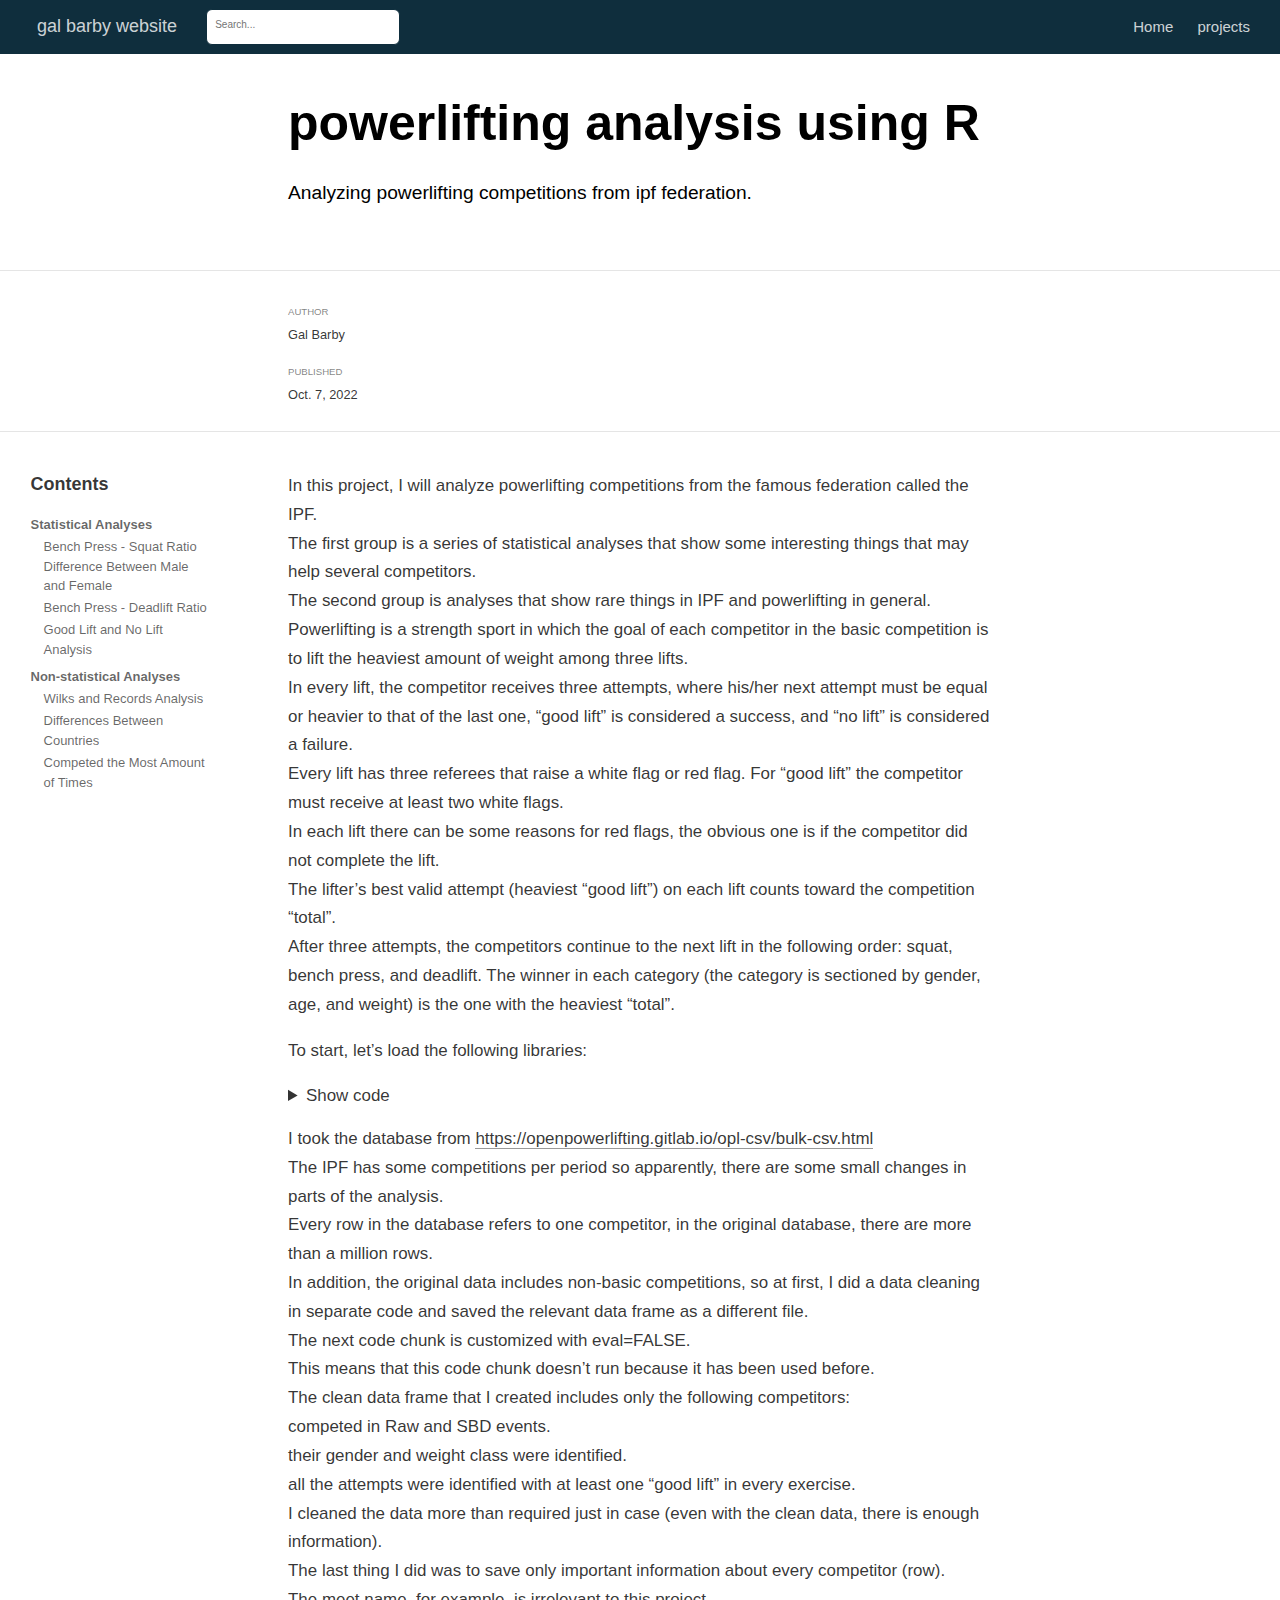
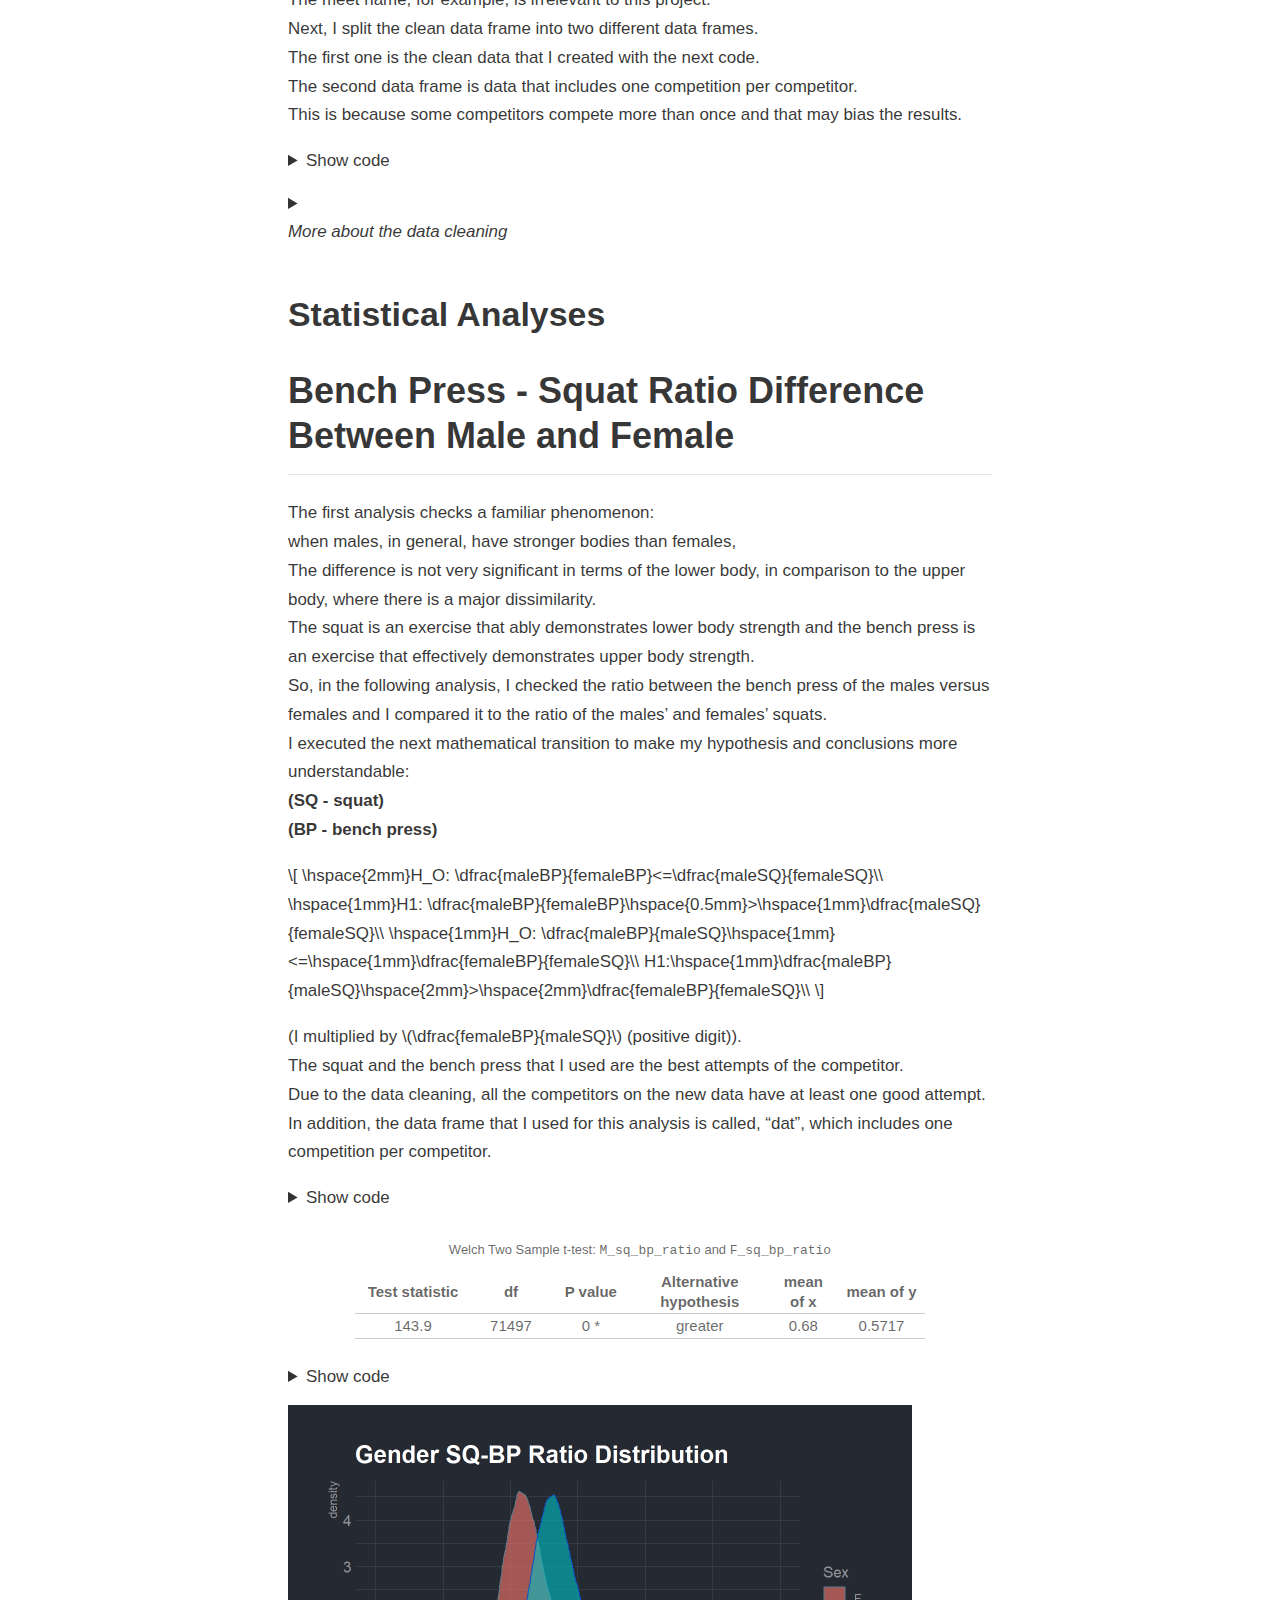
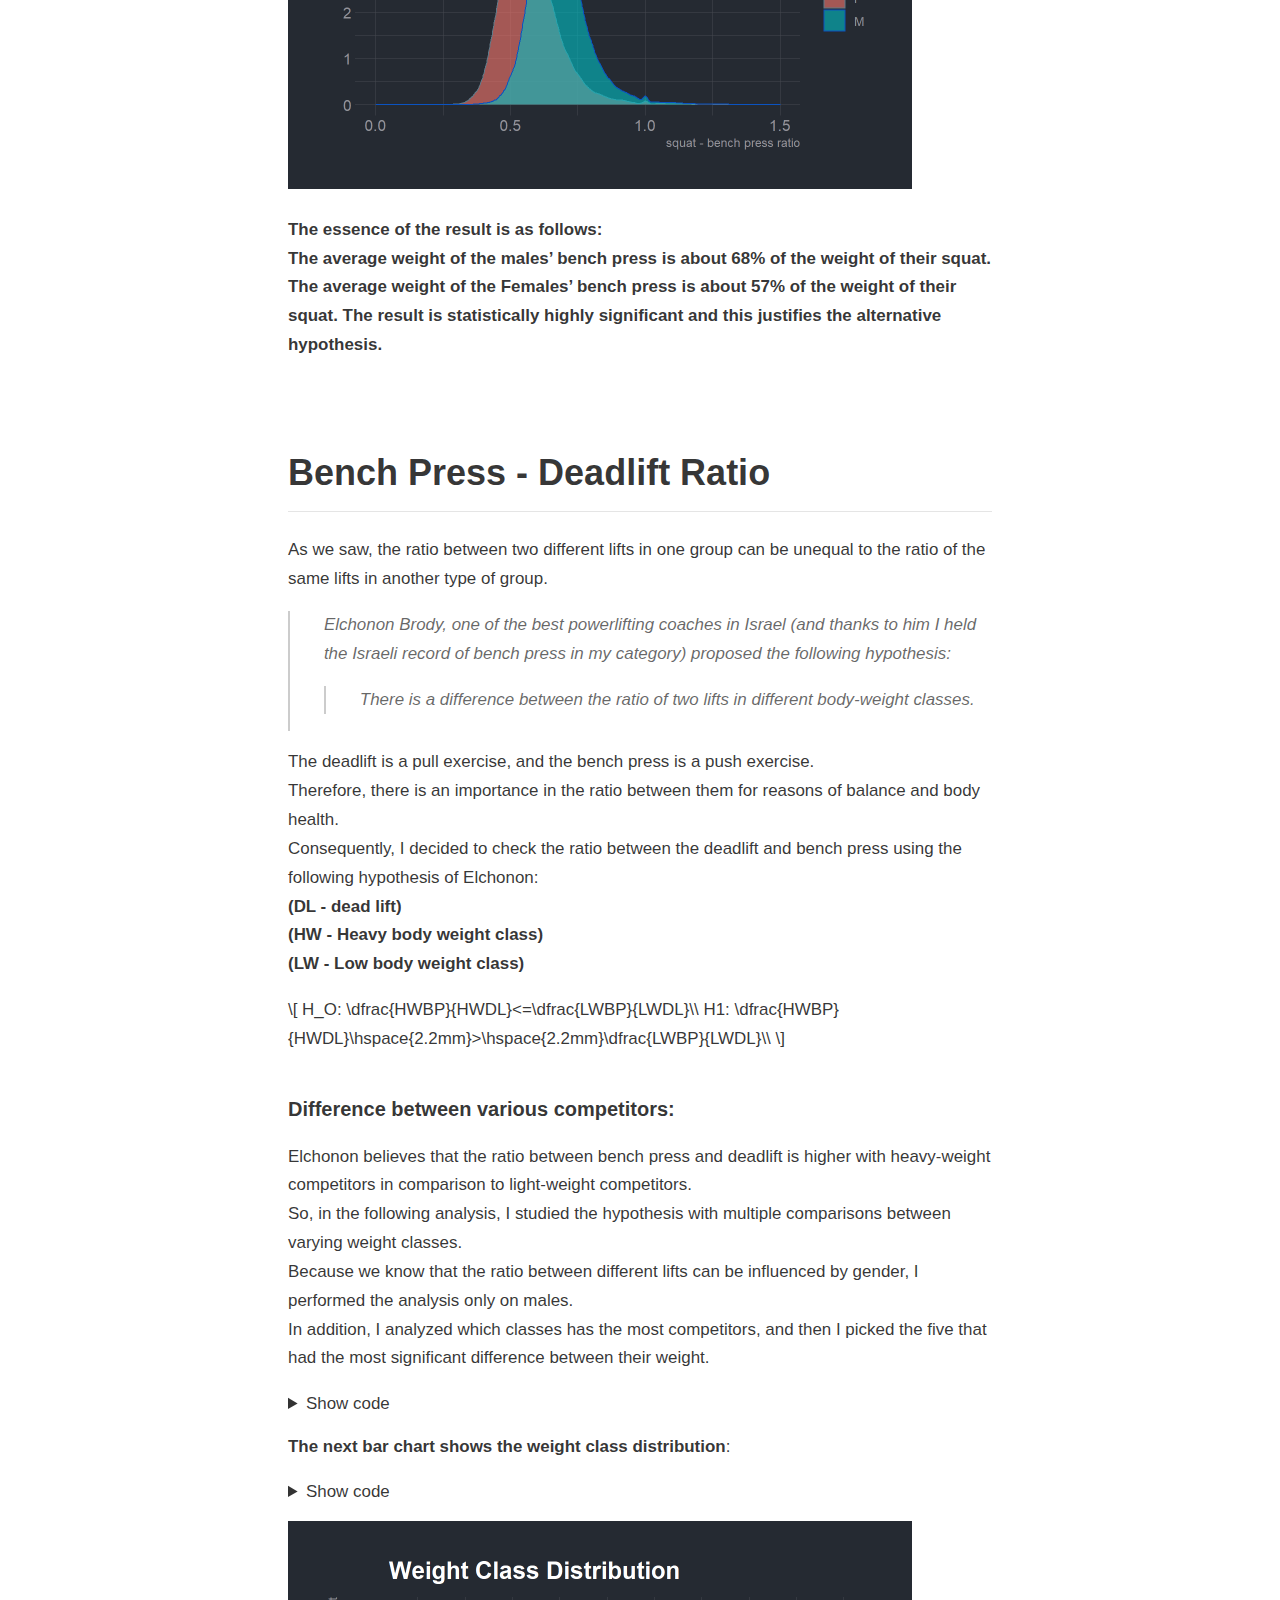
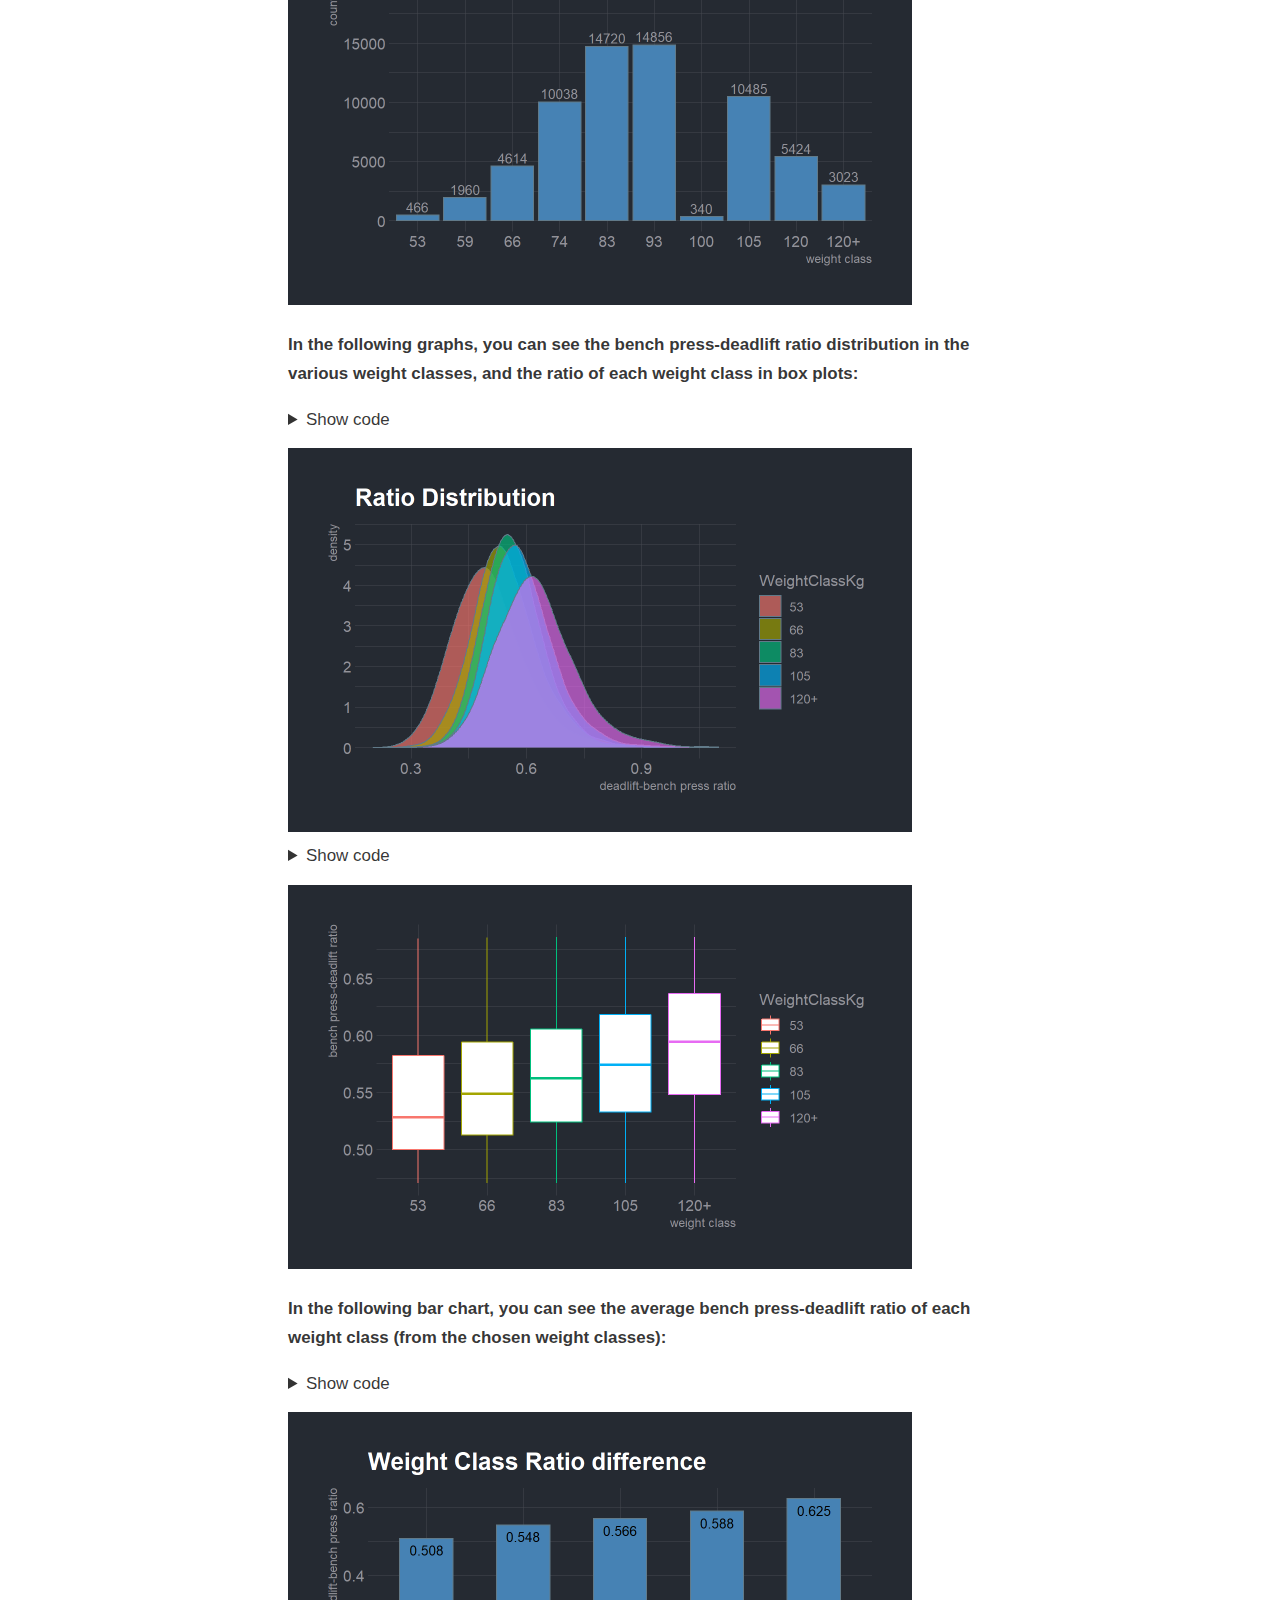
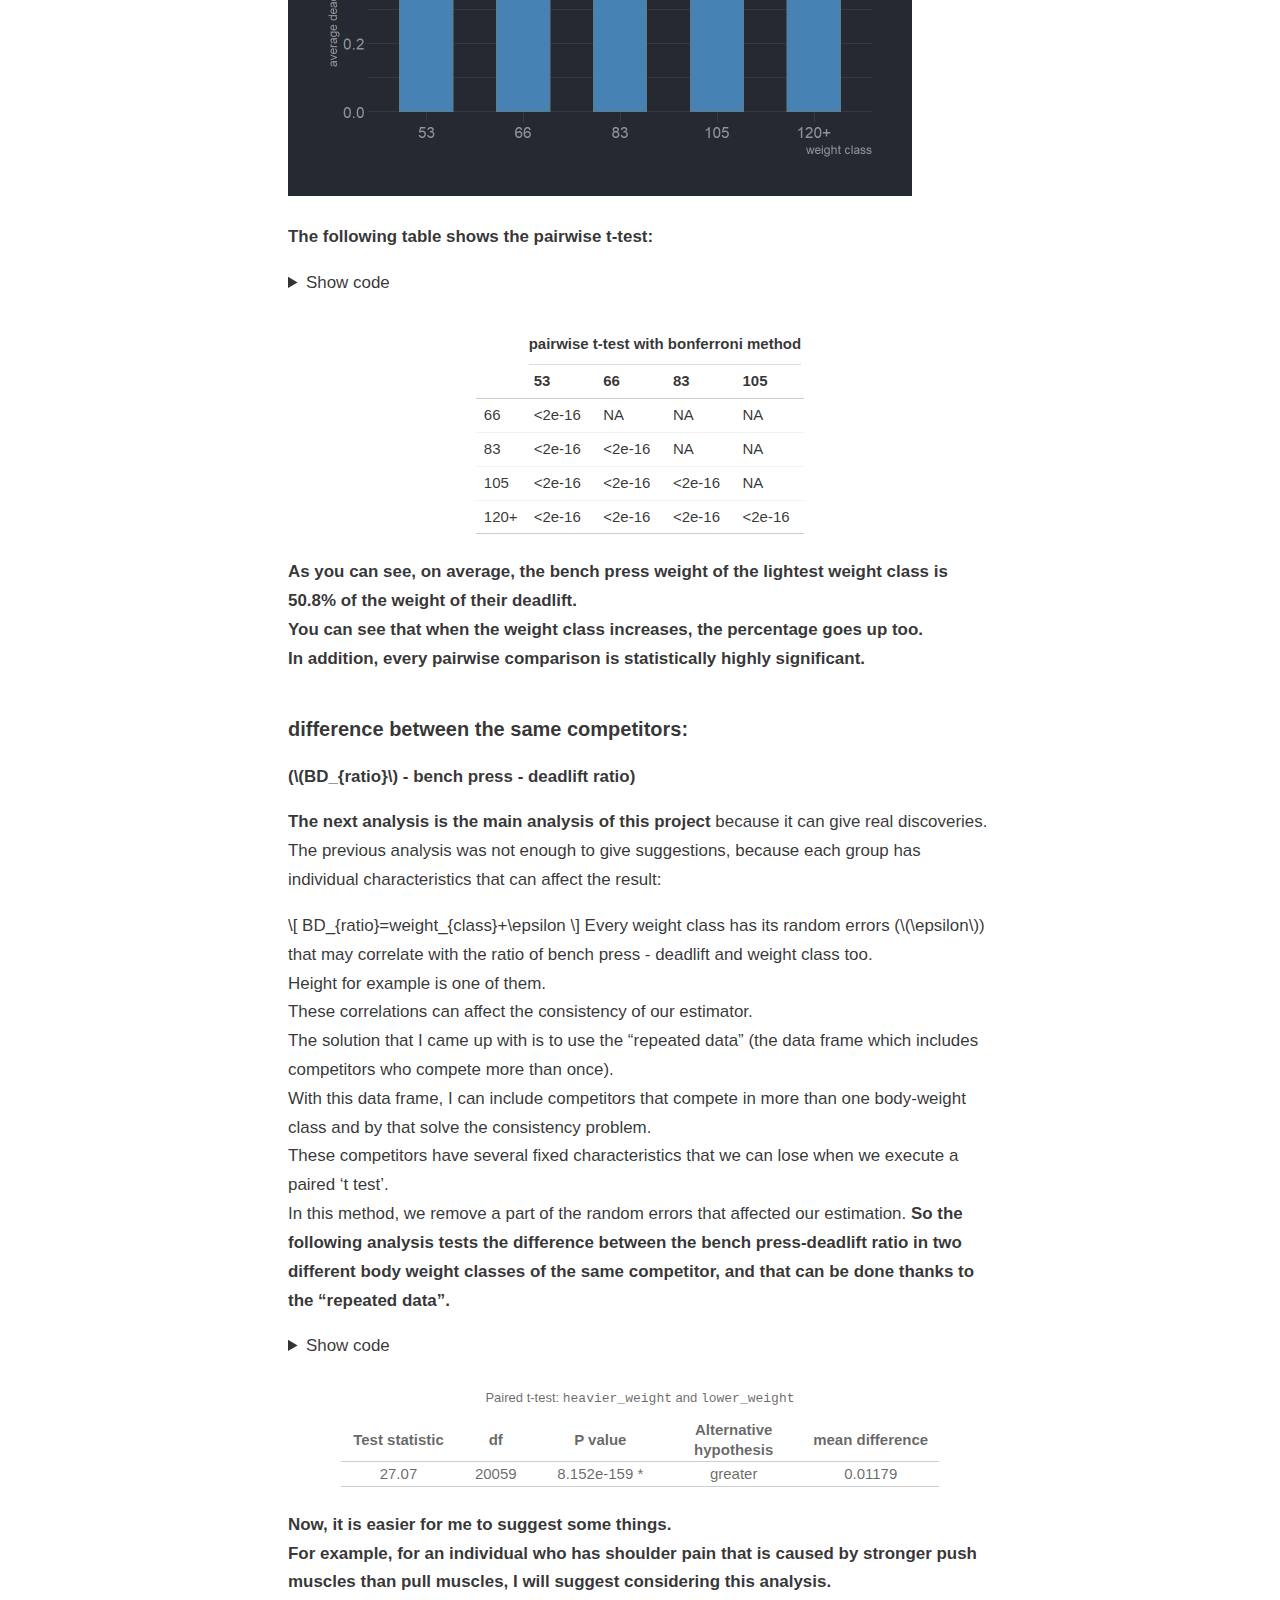
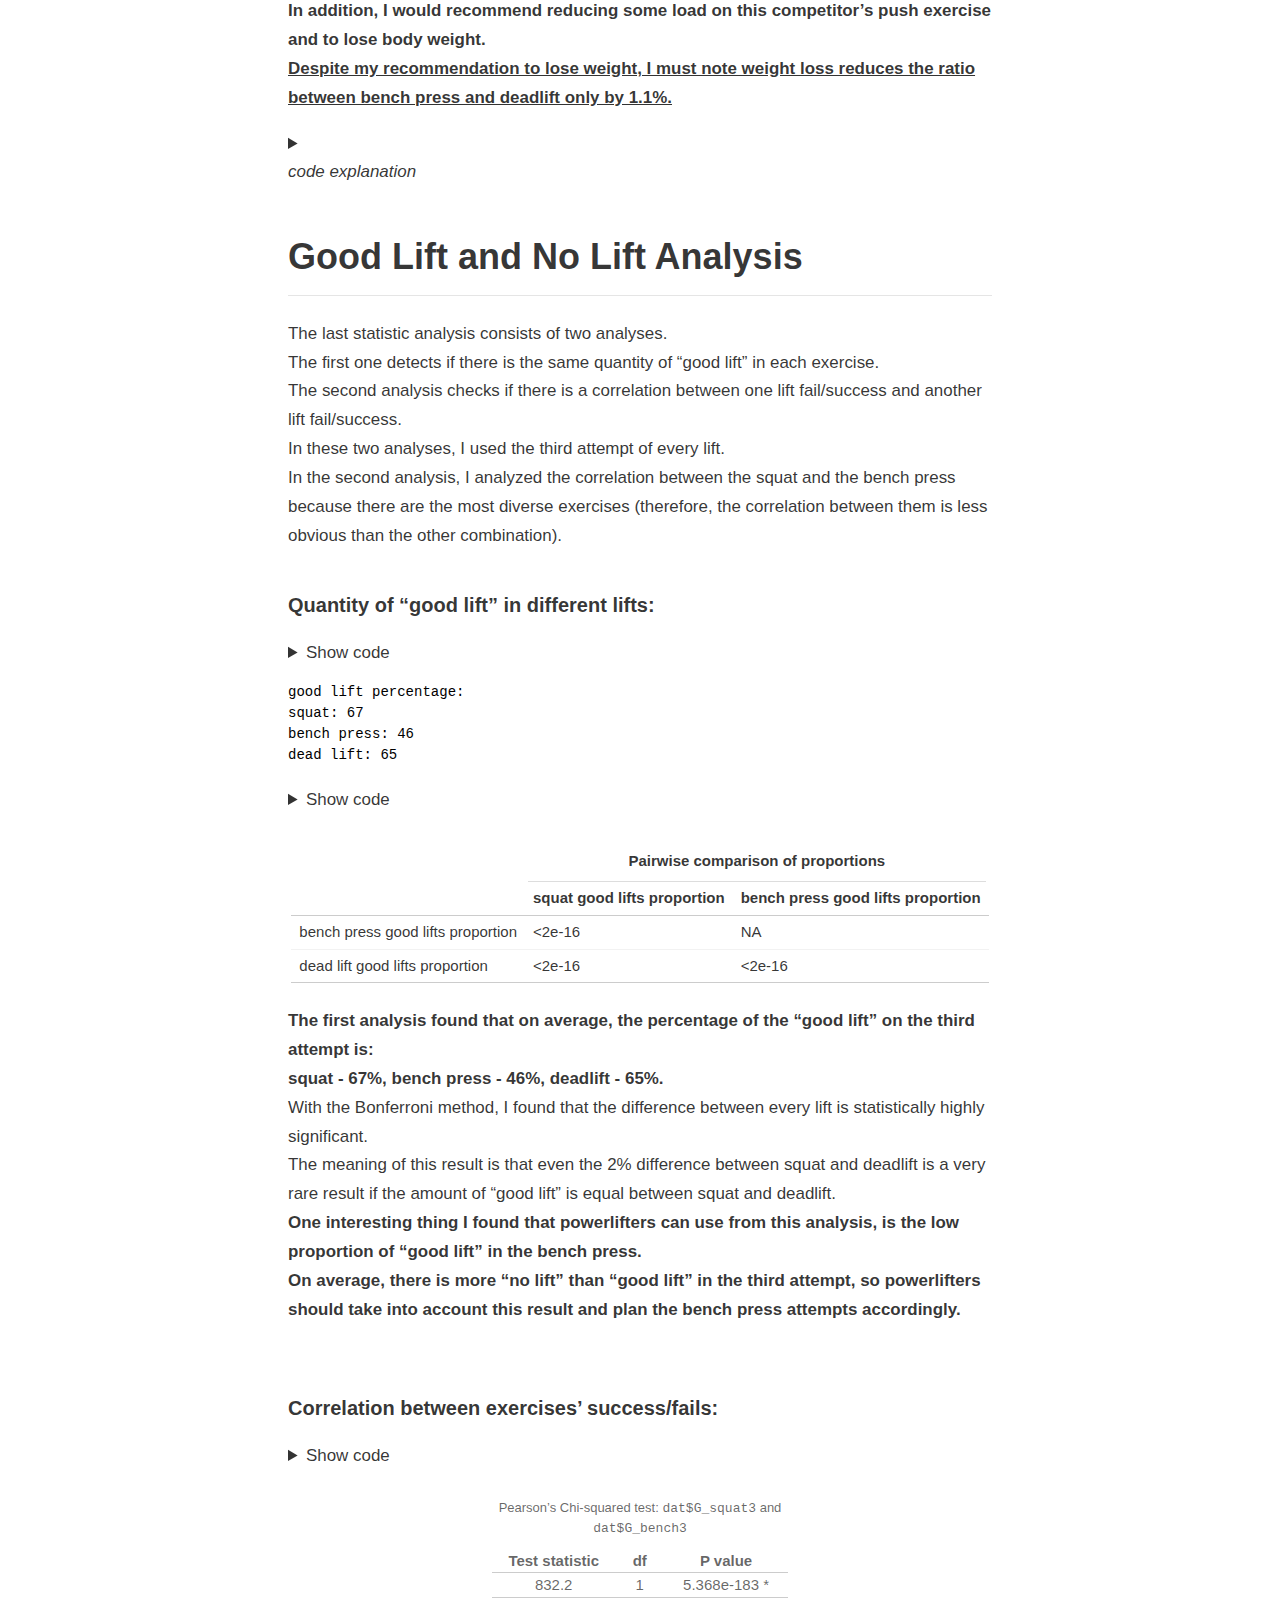
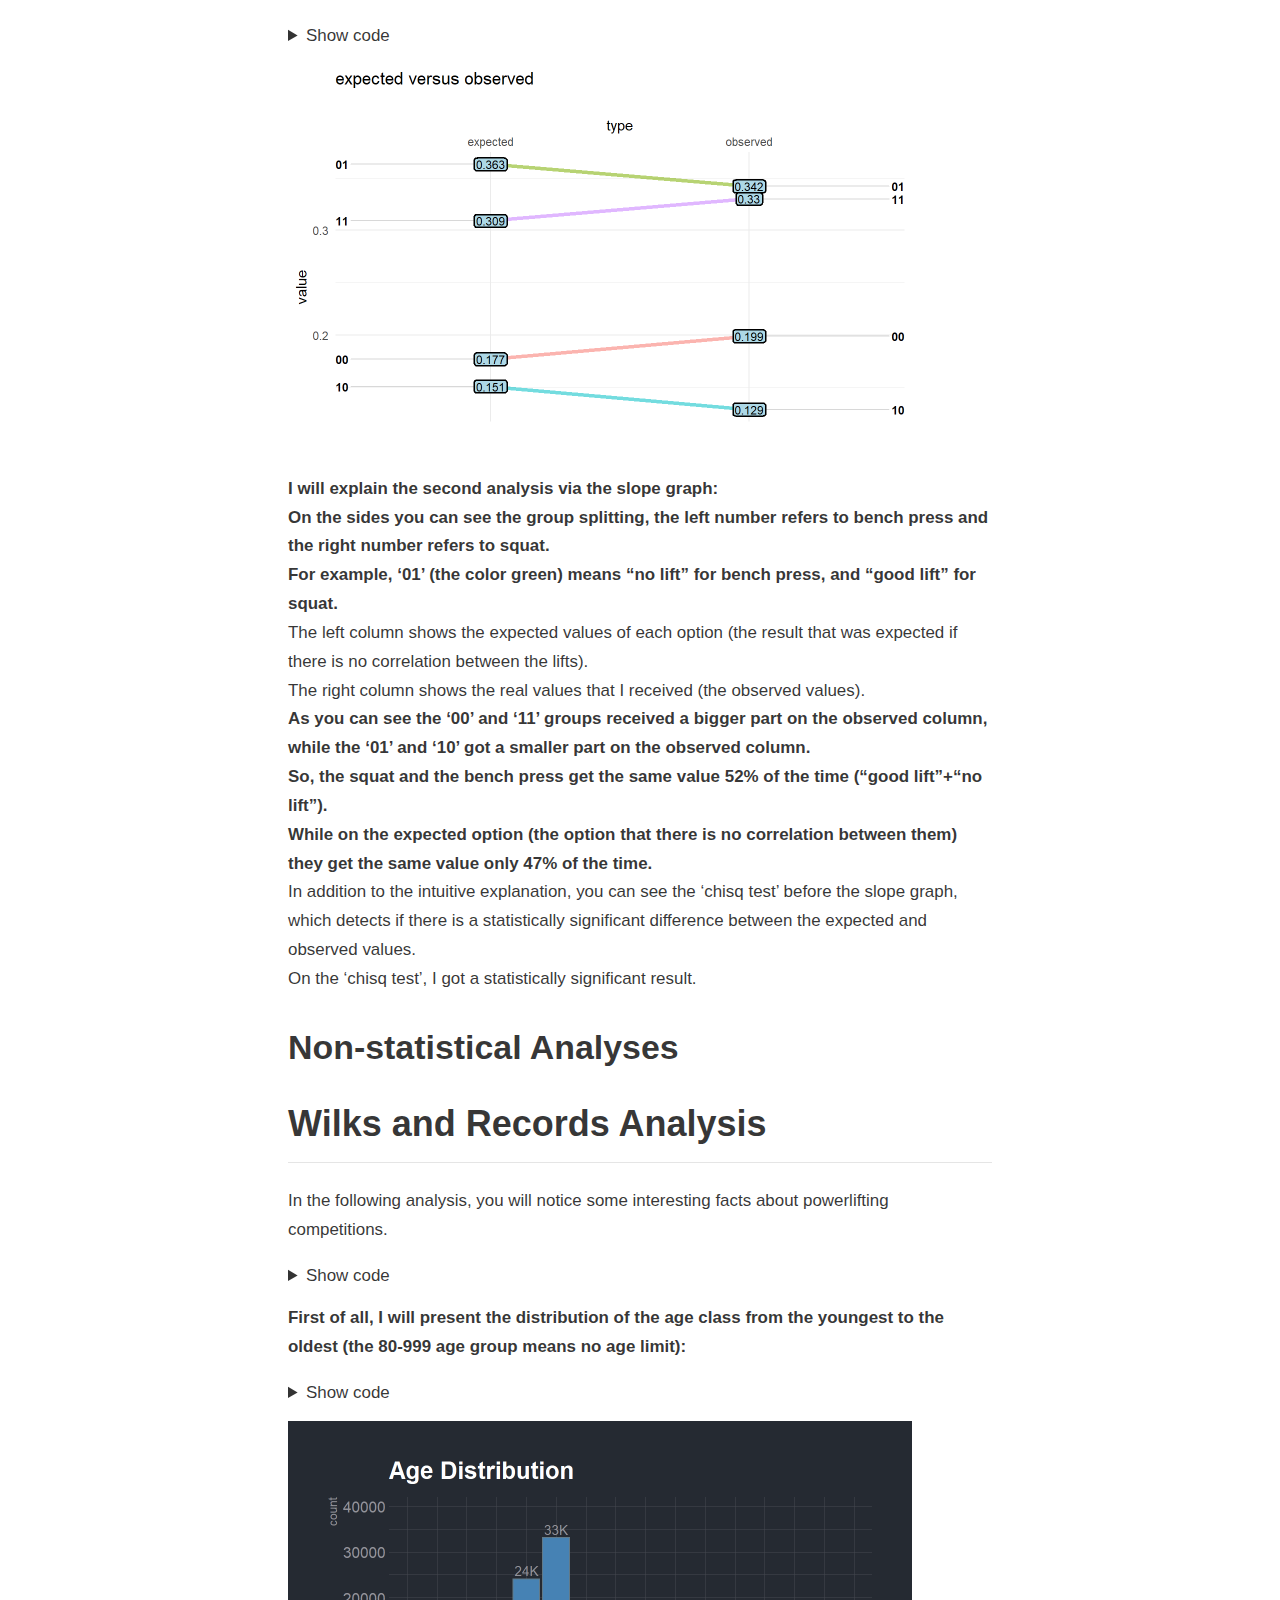
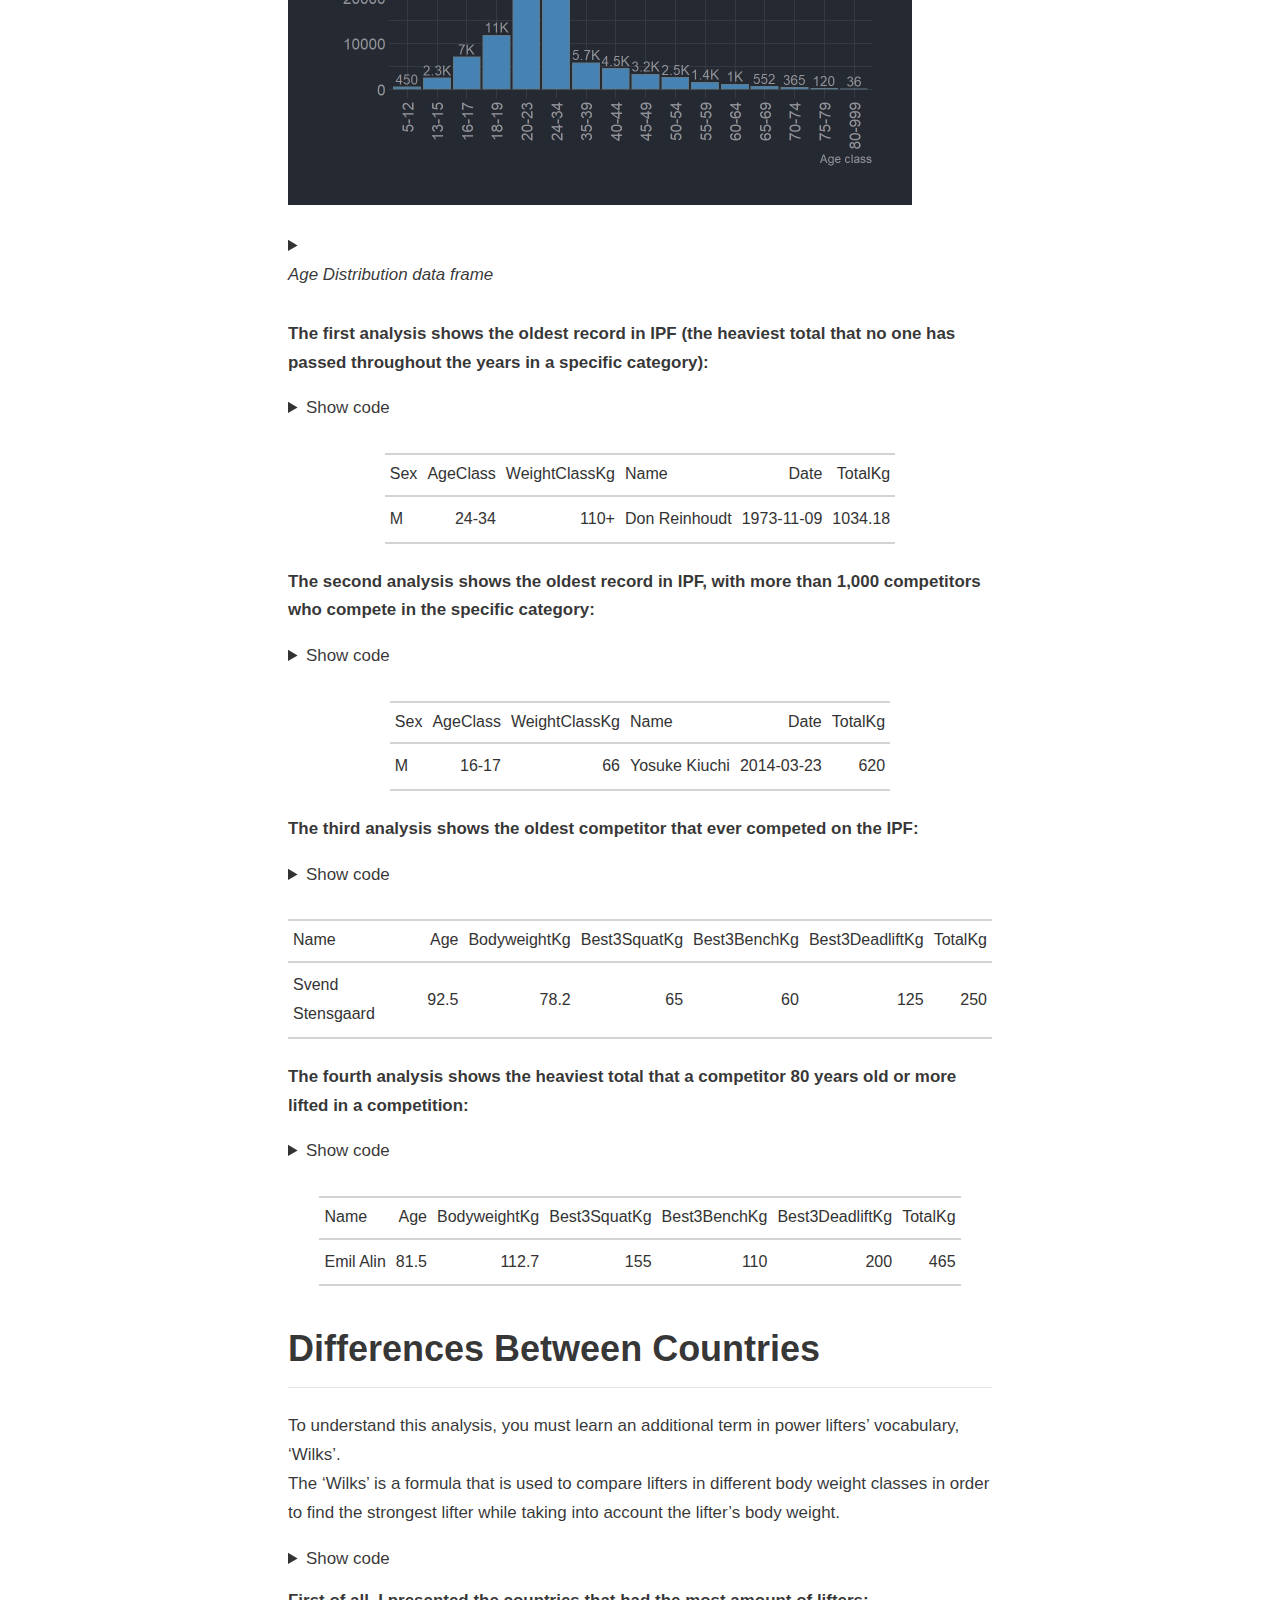
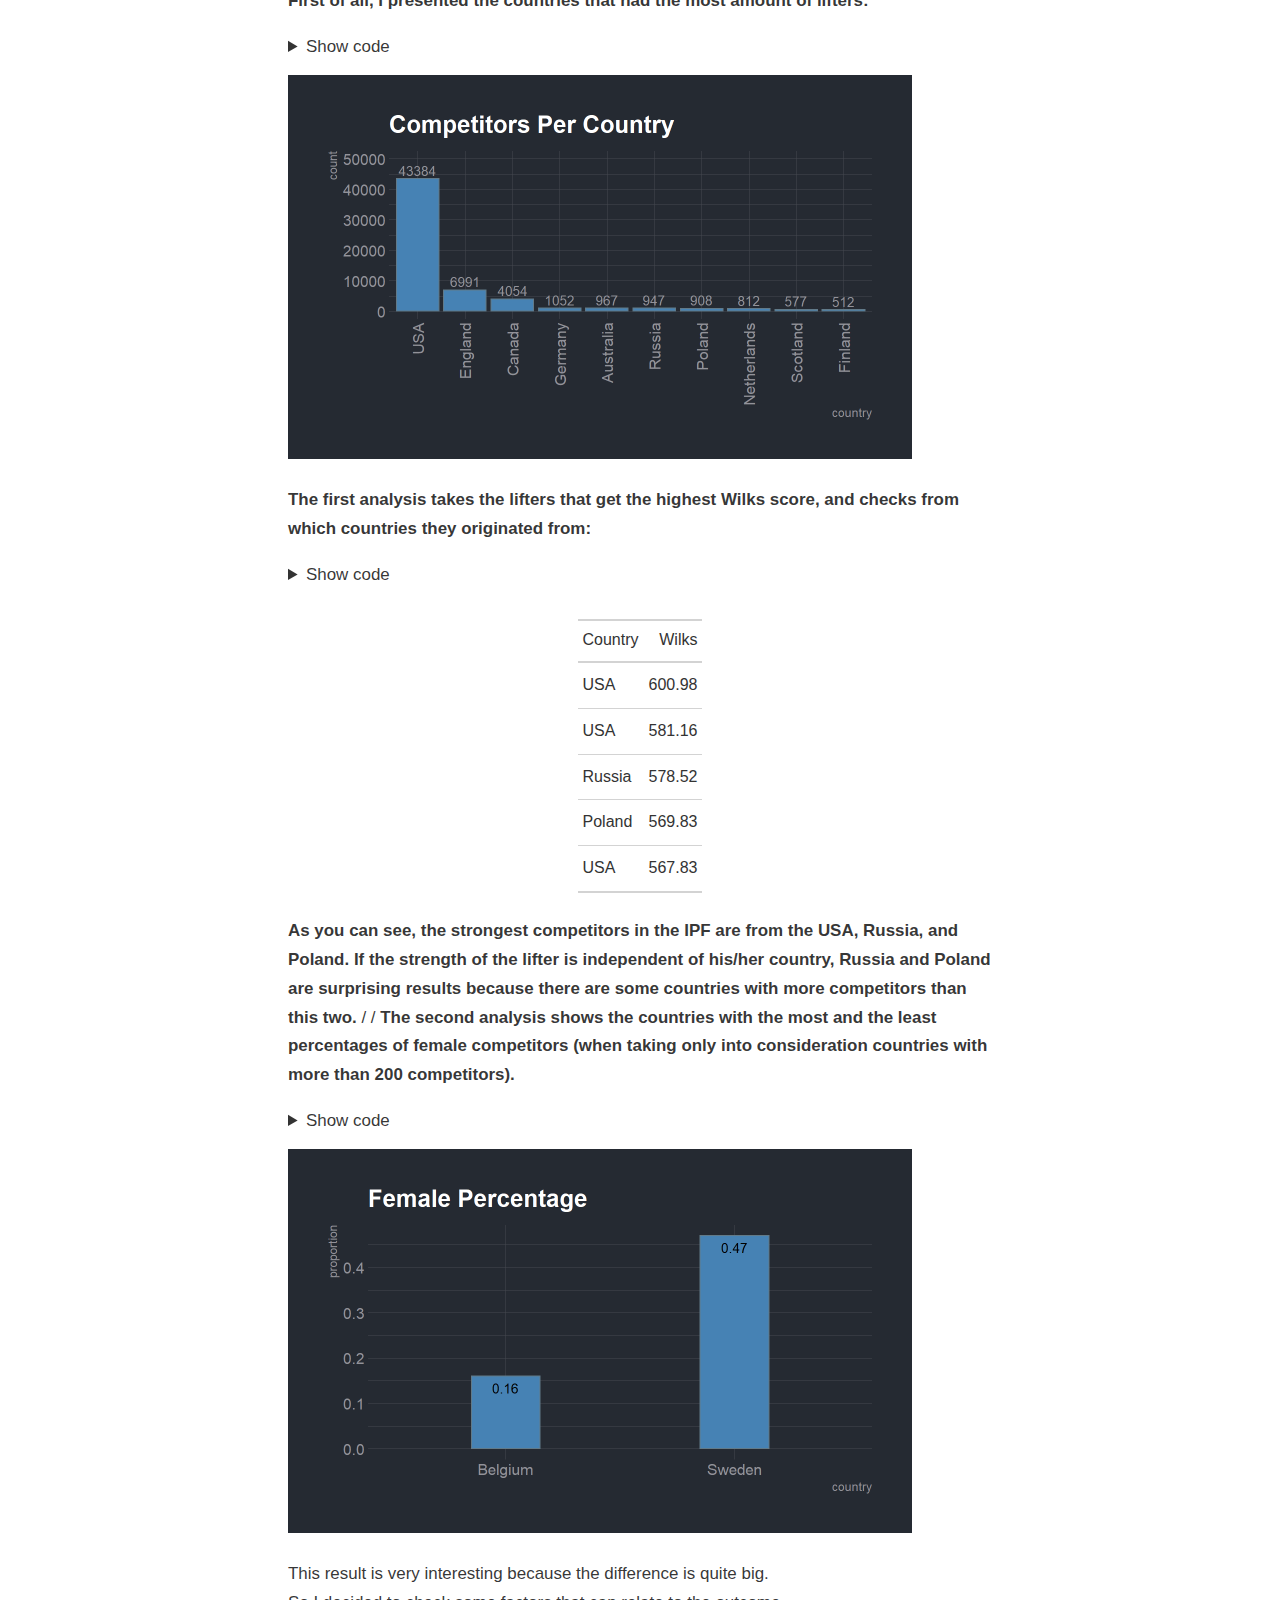
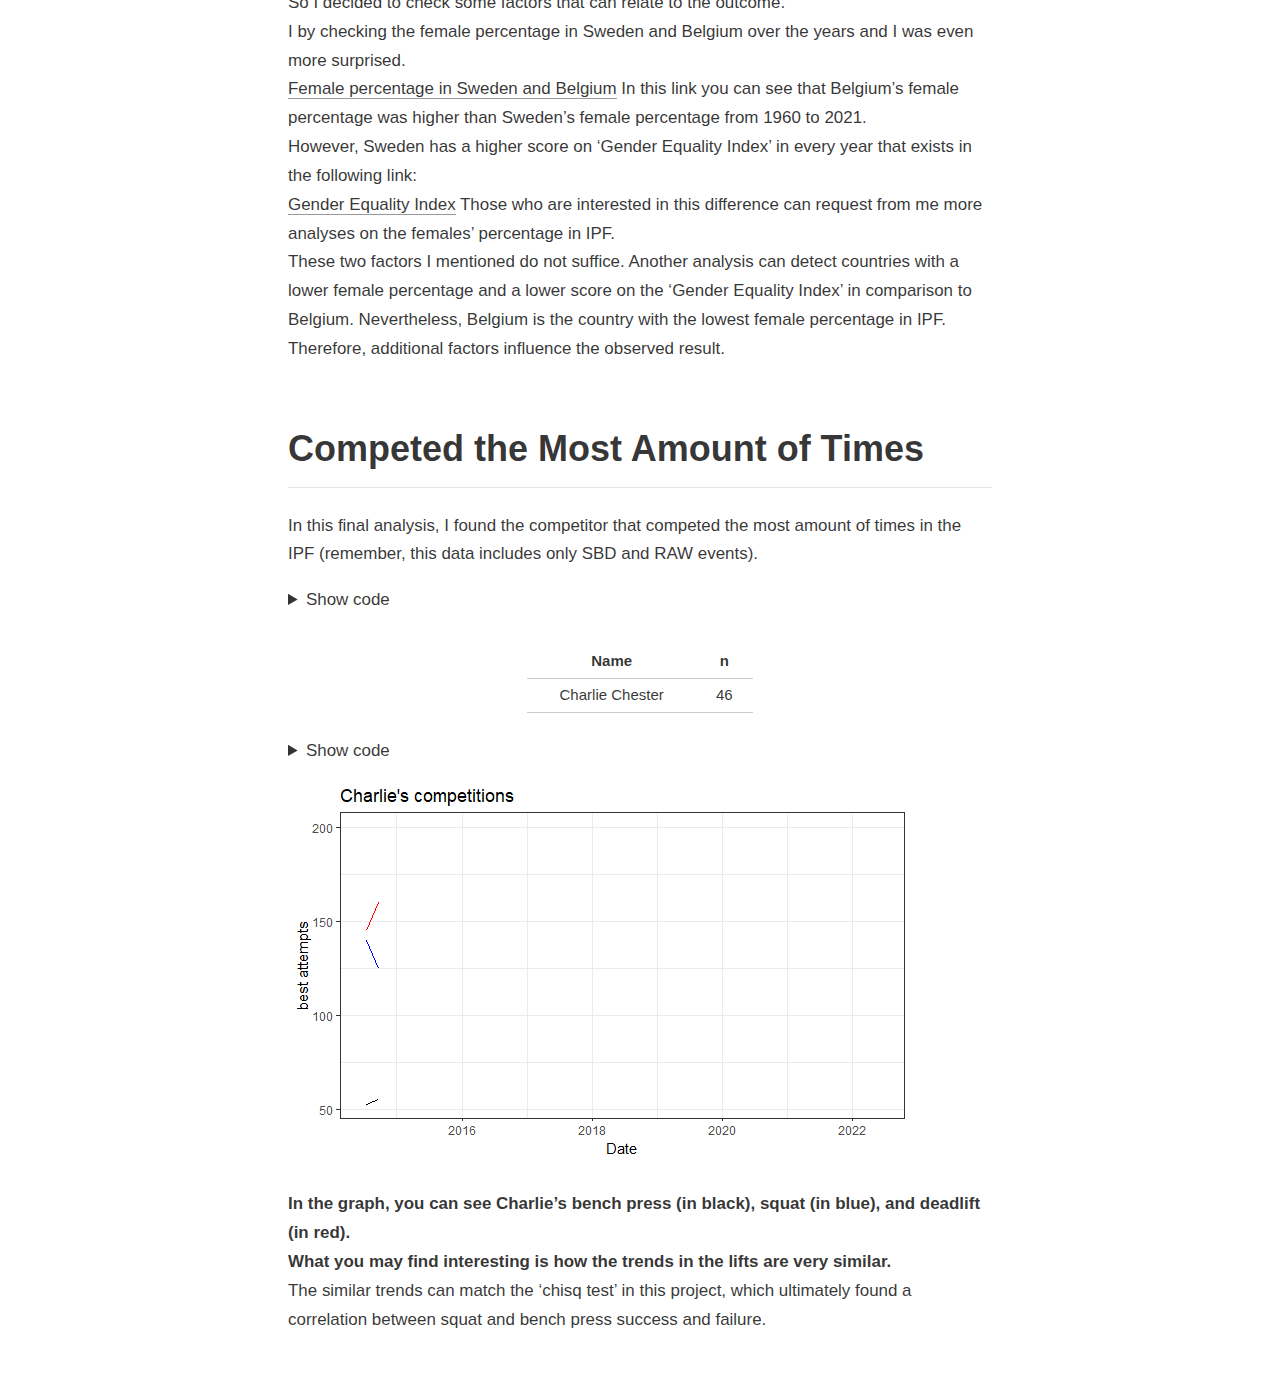
==== commit 51fb2778: "Changes" ====
--- a/docs/posts/2022-10-08-powerlifting-analysis-using-r/index.html
+++ b/docs/posts/2022-10-08-powerlifting-analysis-using-r/index.html
@@ -3210,8 +3210,8 @@
 <span>                SubTitle <span class='op'>=</span> <span class='st'>""</span>,</span>
 <span>                Caption <span class='op'>=</span> <span class='st'>""</span>,</span>
 <span>                YTextSize <span class='op'>=</span> <span class='fl'>3</span>,</span>
-<span>                DataTextSize <span class='op'>=</span> <span class='fl'>3.5</span>,</span>
-<span>                DataLabelPadding <span class='op'>=</span> <span class='fl'>0.15</span>,</span>
+<span>                DataTextSize <span class='op'>=</span> <span class='fl'>3</span>,</span>
+<span>                DataLabelPadding <span class='op'>=</span> <span class='fl'>0.1</span>,</span>
 <span>                DataLabelLineSize <span class='op'>=</span> <span class='fl'>0.7</span>,</span>
 <span>                DataLabelFillColor <span class='op'>=</span> <span class='st'>"lightblue"</span>,</span>
 <span>                LineThickness <span class='op'>=</span> <span class='fl'>1.25</span><span class='op'>)</span> <span class='op'>+</span> <span class='fu'><a href='https://ggplot2.tidyverse.org/reference/ggtheme.html'>theme_minimal</a></span><span class='op'>(</span><span class='op'>)</span> <span class='op'>+</span></span>
@@ -3241,7 +3241,31 @@
 Show code
 </summary>
 <div class="sourceCode">
-<pre class="sourceCode r"><code class="sourceCode r"><span><span class='co'>#age distribution</span></span>
+<pre class="sourceCode r"><code class="sourceCode r"><span><span class='va'>k_func</span> <span class='op'>&lt;-</span> <span class='kw'>function</span><span class='op'>(</span><span class='va'>n</span><span class='op'>)</span><span class='op'>{</span></span>
+<span>  <span class='va'>n_k</span> <span class='op'>&lt;-</span> <span class='fu'><a href='https://rdrr.io/r/base/numeric.html'>numeric</a></span><span class='op'>(</span><span class='fu'><a href='https://rdrr.io/r/base/length.html'>length</a></span><span class='op'>(</span><span class='va'>n</span><span class='op'>)</span><span class='op'>)</span></span>
+<span>  <span class='kw'>for</span> <span class='op'>(</span><span class='va'>i</span> <span class='kw'>in</span> <span class='fl'>1</span><span class='op'>:</span><span class='fu'><a href='https://rdrr.io/r/base/length.html'>length</a></span><span class='op'>(</span><span class='va'>n</span><span class='op'>)</span><span class='op'>)</span><span class='op'>{</span></span>
+<span>    <span class='kw'>if</span> <span class='op'>(</span><span class='va'>n</span><span class='op'>[</span><span class='va'>i</span><span class='op'>]</span><span class='op'>&lt;</span><span class='fl'>1000</span><span class='op'>)</span></span>
+<span>      <span class='va'>n_k</span><span class='op'>[</span><span class='va'>i</span><span class='op'>]</span> <span class='op'>&lt;-</span> <span class='va'>n</span><span class='op'>[</span><span class='va'>i</span><span class='op'>]</span></span>
+<span>    <span class='kw'>else</span> <span class='kw'>if</span> <span class='op'>(</span><span class='va'>n</span><span class='op'>[</span><span class='va'>i</span><span class='op'>]</span><span class='op'>&lt;</span><span class='fl'>10000</span><span class='op'>)</span><span class='op'>{</span></span>
+<span>      <span class='va'>n_2</span> <span class='op'>&lt;-</span> <span class='va'>n</span><span class='op'>[</span><span class='va'>i</span><span class='op'>]</span><span class='op'>/</span><span class='fl'>1000</span></span>
+<span>      <span class='kw'>if</span> <span class='op'>(</span><span class='fu'><a href='https://rdrr.io/r/base/numeric.html'>as.numeric</a></span><span class='op'>(</span><span class='fu'><a href='https://rdrr.io/r/base/substr.html'>substr</a></span><span class='op'>(</span><span class='fu'><a href='https://rdrr.io/r/base/character.html'>as.character</a></span><span class='op'>(</span><span class='va'>n_2</span><span class='op'>)</span>,<span class='fl'>1</span>,<span class='fl'>3</span><span class='op'>)</span><span class='op'>)</span><span class='op'>==</span><span class='fu'><a href='https://rdrr.io/r/base/Round.html'>floor</a></span><span class='op'>(</span><span class='va'>n_2</span><span class='op'>)</span><span class='op'>)</span><span class='op'>{</span></span>
+<span>        <span class='va'>n_2</span> <span class='op'>&lt;-</span> <span class='fu'><a href='https://rdrr.io/r/base/character.html'>as.character</a></span><span class='op'>(</span><span class='fu'><a href='https://rdrr.io/r/base/Round.html'>floor</a></span><span class='op'>(</span><span class='va'>n_2</span><span class='op'>)</span><span class='op'>)</span></span>
+<span>        <span class='va'>n_k</span><span class='op'>[</span><span class='va'>i</span><span class='op'>]</span> <span class='op'>&lt;-</span> <span class='fu'><a href='https://rdrr.io/r/base/paste.html'>paste</a></span><span class='op'>(</span><span class='va'>n_2</span>,<span class='st'>"K"</span>,sep <span class='op'>=</span> <span class='st'>""</span><span class='op'>)</span></span>
+<span>      <span class='op'>}</span></span>
+<span>      <span class='kw'>else</span><span class='op'>{</span></span>
+<span>        <span class='va'>n_2</span> <span class='op'>&lt;-</span> <span class='fu'><a href='https://rdrr.io/r/base/substr.html'>substr</a></span><span class='op'>(</span><span class='fu'><a href='https://rdrr.io/r/base/character.html'>as.character</a></span><span class='op'>(</span><span class='va'>n_2</span><span class='op'>)</span>,<span class='fl'>1</span>,<span class='fl'>3</span><span class='op'>)</span></span>
+<span>        <span class='va'>n_k</span><span class='op'>[</span><span class='va'>i</span><span class='op'>]</span> <span class='op'>&lt;-</span> <span class='fu'><a href='https://rdrr.io/r/base/paste.html'>paste</a></span><span class='op'>(</span><span class='va'>n_2</span>,<span class='st'>"K"</span>,sep <span class='op'>=</span> <span class='st'>""</span><span class='op'>)</span></span>
+<span>      <span class='op'>}</span></span>
+<span>    <span class='op'>}</span></span>
+<span>    <span class='kw'>else</span><span class='op'>{</span></span>
+<span>      <span class='va'>n_2</span> <span class='op'>&lt;-</span> <span class='fu'><a href='https://rdrr.io/r/base/character.html'>as.character</a></span><span class='op'>(</span><span class='fu'><a href='https://rdrr.io/r/base/Round.html'>floor</a></span><span class='op'>(</span><span class='va'>n</span><span class='op'>[</span><span class='va'>i</span><span class='op'>]</span><span class='op'>/</span><span class='fl'>1000</span><span class='op'>)</span><span class='op'>)</span></span>
+<span>      <span class='va'>n_k</span><span class='op'>[</span><span class='va'>i</span><span class='op'>]</span> <span class='op'>&lt;-</span> <span class='fu'><a href='https://rdrr.io/r/base/paste.html'>paste</a></span><span class='op'>(</span><span class='va'>n_2</span>,<span class='st'>"K"</span>,sep <span class='op'>=</span> <span class='st'>""</span><span class='op'>)</span></span>
+<span>    <span class='op'>}</span></span>
+<span>  <span class='op'>}</span></span>
+<span>  <span class='kw'><a href='https://rdrr.io/r/base/function.html'>return</a></span><span class='op'>(</span><span class='va'>n_k</span><span class='op'>)</span></span>
+<span><span class='op'>}</span></span>
+<span></span>
+<span><span class='co'>#age distribution</span></span>
 <span><span class='va'>Age_data_frame</span> <span class='op'>&lt;-</span> <span class='va'>repeated_dat</span> <span class='op'><a href='https://magrittr.tidyverse.org/reference/pipe.html'>%&gt;%</a></span></span>
 <span>  <span class='fu'><a href='https://dplyr.tidyverse.org/reference/filter.html'>filter</a></span><span class='op'>(</span><span class='op'>!</span><span class='fu'><a href='https://rdrr.io/r/base/NA.html'>is.na</a></span><span class='op'>(</span><span class='va'>AgeClass</span><span class='op'>)</span><span class='op'>)</span> <span class='op'><a href='https://magrittr.tidyverse.org/reference/pipe.html'>%&gt;%</a></span></span>
 <span>  <span class='fu'><a href='https://dplyr.tidyverse.org/reference/distinct.html'>distinct</a></span><span class='op'>(</span><span class='va'>Name</span>,<span class='va'>AgeClass</span>,.keep_all <span class='op'>=</span> <span class='cn'>T</span><span class='op'>)</span> <span class='op'><a href='https://magrittr.tidyverse.org/reference/pipe.html'>%&gt;%</a></span></span>
@@ -3261,7 +3285,7 @@
 <span></span>
 <span><span class='va'>p5</span> <span class='op'>&lt;-</span> <span class='fu'><a href='https://ggplot2.tidyverse.org/reference/ggplot.html'>ggplot</a></span><span class='op'>(</span><span class='va'>Age_data_frame</span>, <span class='fu'><a href='https://ggplot2.tidyverse.org/reference/aes.html'>aes</a></span><span class='op'>(</span>x<span class='op'>=</span><span class='va'>AgeClass</span>,y<span class='op'>=</span><span class='va'>n</span><span class='op'>)</span><span class='op'>)</span> <span class='op'>+</span></span>
 <span>  <span class='fu'><a href='https://ggplot2.tidyverse.org/reference/geom_bar.html'>geom_bar</a></span><span class='op'>(</span>stat<span class='op'>=</span><span class='st'>"identity"</span>,fill<span class='op'>=</span><span class='st'>"steelblue"</span><span class='op'>)</span><span class='op'>+</span></span>
-<span>  <span class='fu'><a href='https://ggplot2.tidyverse.org/reference/geom_text.html'>geom_text</a></span><span class='op'>(</span><span class='fu'><a href='https://ggplot2.tidyverse.org/reference/aes.html'>aes</a></span><span class='op'>(</span>label<span class='op'>=</span><span class='va'>n</span><span class='op'>)</span>, vjust<span class='op'>=</span><span class='op'>-</span><span class='fl'>0.3</span>, size<span class='op'>=</span><span class='fl'>3.5</span><span class='op'>)</span> <span class='op'>+</span></span>
+<span>  <span class='fu'><a href='https://ggplot2.tidyverse.org/reference/geom_text.html'>geom_text</a></span><span class='op'>(</span><span class='fu'><a href='https://ggplot2.tidyverse.org/reference/aes.html'>aes</a></span><span class='op'>(</span>label<span class='op'>=</span><span class='fu'>k_func</span><span class='op'>(</span><span class='va'>n</span><span class='op'>)</span><span class='op'>)</span>, vjust<span class='op'>=</span><span class='op'>-</span><span class='fl'>0.3</span>, size<span class='op'>=</span><span class='fl'>3.5</span><span class='op'>)</span> <span class='op'>+</span></span>
 <span>  <span class='fu'><a href='https://ggplot2.tidyverse.org/reference/scale_discrete.html'>scale_x_discrete</a></span><span class='op'>(</span>guide <span class='op'>=</span> <span class='fu'><a href='https://ggplot2.tidyverse.org/reference/guide_axis.html'>guide_axis</a></span><span class='op'>(</span>angle <span class='op'>=</span> <span class='fl'>90</span><span class='op'>)</span><span class='op'>)</span> <span class='op'>+</span></span>
 <span>  <span class='fu'><a href='https://ggplot2.tidyverse.org/reference/labs.html'>xlab</a></span><span class='op'>(</span><span class='st'>"Age class"</span><span class='op'>)</span> <span class='op'>+</span> <span class='fu'><a href='https://ggplot2.tidyverse.org/reference/labs.html'>ylab</a></span><span class='op'>(</span><span class='st'>"count"</span><span class='op'>)</span> <span class='op'>+</span> <span class='fu'><a href='https://ggplot2.tidyverse.org/reference/lims.html'>ylim</a></span><span class='op'>(</span><span class='fu'><a href='https://rdrr.io/r/base/c.html'>c</a></span><span class='op'>(</span><span class='fl'>0</span>,<span class='fl'>40000</span><span class='op'>)</span><span class='op'>)</span></span>
 <span></span>
@@ -3338,12 +3362,12 @@
 <span>  <span class='fu'><a href='https://gt.rstudio.com/reference/gt.html'>gt</a></span><span class='op'>(</span><span class='op'>)</span></span></code></pre>
 </div>
 </details>
-<div id="klxvhmlvpk" style="overflow-x:auto;overflow-y:auto;width:auto;height:auto;">
+<div id="uvliwaetin" style="overflow-x:auto;overflow-y:auto;width:auto;height:auto;">
 <style>html {
   font-family: -apple-system, BlinkMacSystemFont, 'Segoe UI', Roboto, Oxygen, Ubuntu, Cantarell, 'Helvetica Neue', 'Fira Sans', 'Droid Sans', Arial, sans-serif;
 }
 
-#klxvhmlvpk .gt_table {
+#uvliwaetin .gt_table {
   display: table;
   border-collapse: collapse;
   margin-left: auto;
@@ -3368,7 +3392,7 @@
   border-left-color: #D3D3D3;
 }
 
-#klxvhmlvpk .gt_heading {
+#uvliwaetin .gt_heading {
   background-color: #FFFFFF;
   text-align: center;
   border-bottom-color: #FFFFFF;
@@ -3380,7 +3404,7 @@
   border-right-color: #D3D3D3;
 }
 
-#klxvhmlvpk .gt_title {
+#uvliwaetin .gt_title {
   color: #333333;
   font-size: 125%;
   font-weight: initial;
@@ -3392,7 +3416,7 @@
   border-bottom-width: 0;
 }
 
-#klxvhmlvpk .gt_subtitle {
+#uvliwaetin .gt_subtitle {
   color: #333333;
   font-size: 85%;
   font-weight: initial;
@@ -3404,13 +3428,13 @@
   border-top-width: 0;
 }
 
-#klxvhmlvpk .gt_bottom_border {
+#uvliwaetin .gt_bottom_border {
   border-bottom-style: solid;
   border-bottom-width: 2px;
   border-bottom-color: #D3D3D3;
 }
 
-#klxvhmlvpk .gt_col_headings {
+#uvliwaetin .gt_col_headings {
   border-top-style: solid;
   border-top-width: 2px;
   border-top-color: #D3D3D3;
@@ -3425,7 +3449,7 @@
   border-right-color: #D3D3D3;
 }
 
-#klxvhmlvpk .gt_col_heading {
+#uvliwaetin .gt_col_heading {
   color: #333333;
   background-color: #FFFFFF;
   font-size: 100%;
@@ -3445,7 +3469,7 @@
   overflow-x: hidden;
 }
 
-#klxvhmlvpk .gt_column_spanner_outer {
+#uvliwaetin .gt_column_spanner_outer {
   color: #333333;
   background-color: #FFFFFF;
   font-size: 100%;
@@ -3457,15 +3481,15 @@
   padding-right: 4px;
 }
 
-#klxvhmlvpk .gt_column_spanner_outer:first-child {
+#uvliwaetin .gt_column_spanner_outer:first-child {
   padding-left: 0;
 }
 
-#klxvhmlvpk .gt_column_spanner_outer:last-child {
+#uvliwaetin .gt_column_spanner_outer:last-child {
   padding-right: 0;
 }
 
-#klxvhmlvpk .gt_column_spanner {
+#uvliwaetin .gt_column_spanner {
   border-bottom-style: solid;
   border-bottom-width: 2px;
   border-bottom-color: #D3D3D3;
@@ -3477,7 +3501,7 @@
   width: 100%;
 }
 
-#klxvhmlvpk .gt_group_heading {
+#uvliwaetin .gt_group_heading {
   padding-top: 8px;
   padding-bottom: 8px;
   padding-left: 5px;
@@ -3502,7 +3526,7 @@
   vertical-align: middle;
 }
 
-#klxvhmlvpk .gt_empty_group_heading {
+#uvliwaetin .gt_empty_group_heading {
   padding: 0.5px;
   color: #333333;
   background-color: #FFFFFF;
@@ -3517,15 +3541,15 @@
   vertical-align: middle;
 }
 
-#klxvhmlvpk .gt_from_md > :first-child {
+#uvliwaetin .gt_from_md > :first-child {
   margin-top: 0;
 }
 
-#klxvhmlvpk .gt_from_md > :last-child {
+#uvliwaetin .gt_from_md > :last-child {
   margin-bottom: 0;
 }
 
-#klxvhmlvpk .gt_row {
+#uvliwaetin .gt_row {
   padding-top: 8px;
   padding-bottom: 8px;
   padding-left: 5px;
@@ -3544,7 +3568,7 @@
   overflow-x: hidden;
 }
 
-#klxvhmlvpk .gt_stub {
+#uvliwaetin .gt_stub {
   color: #333333;
   background-color: #FFFFFF;
   font-size: 100%;
@@ -3557,7 +3581,7 @@
   padding-right: 5px;
 }
 
-#klxvhmlvpk .gt_stub_row_group {
+#uvliwaetin .gt_stub_row_group {
   color: #333333;
   background-color: #FFFFFF;
   font-size: 100%;
@@ -3571,11 +3595,11 @@
   vertical-align: top;
 }
 
-#klxvhmlvpk .gt_row_group_first td {
+#uvliwaetin .gt_row_group_first td {
   border-top-width: 2px;
 }
 
-#klxvhmlvpk .gt_summary_row {
+#uvliwaetin .gt_summary_row {
   color: #333333;
   background-color: #FFFFFF;
   text-transform: inherit;
@@ -3585,16 +3609,16 @@
   padding-right: 5px;
 }
 
-#klxvhmlvpk .gt_first_summary_row {
+#uvliwaetin .gt_first_summary_row {
   border-top-style: solid;
   border-top-color: #D3D3D3;
 }
 
-#klxvhmlvpk .gt_first_summary_row.thick {
+#uvliwaetin .gt_first_summary_row.thick {
   border-top-width: 2px;
 }
 
-#klxvhmlvpk .gt_last_summary_row {
+#uvliwaetin .gt_last_summary_row {
   padding-top: 8px;
   padding-bottom: 8px;
   padding-left: 5px;
@@ -3604,7 +3628,7 @@
   border-bottom-color: #D3D3D3;
 }
 
-#klxvhmlvpk .gt_grand_summary_row {
+#uvliwaetin .gt_grand_summary_row {
   color: #333333;
   background-color: #FFFFFF;
   text-transform: inherit;
@@ -3614,7 +3638,7 @@
   padding-right: 5px;
 }
 
-#klxvhmlvpk .gt_first_grand_summary_row {
+#uvliwaetin .gt_first_grand_summary_row {
   padding-top: 8px;
   padding-bottom: 8px;
   padding-left: 5px;
@@ -3624,11 +3648,11 @@
   border-top-color: #D3D3D3;
 }
 
-#klxvhmlvpk .gt_striped {
+#uvliwaetin .gt_striped {
   background-color: rgba(128, 128, 128, 0.05);
 }
 
-#klxvhmlvpk .gt_table_body {
+#uvliwaetin .gt_table_body {
   border-top-style: solid;
   border-top-width: 2px;
   border-top-color: #D3D3D3;
@@ -3637,7 +3661,7 @@
   border-bottom-color: #D3D3D3;
 }
 
-#klxvhmlvpk .gt_footnotes {
+#uvliwaetin .gt_footnotes {
   color: #333333;
   background-color: #FFFFFF;
   border-bottom-style: none;
@@ -3651,7 +3675,7 @@
   border-right-color: #D3D3D3;
 }
 
-#klxvhmlvpk .gt_footnote {
+#uvliwaetin .gt_footnote {
   margin: 0px;
   font-size: 90%;
   padding-left: 4px;
@@ -3660,7 +3684,7 @@
   padding-right: 5px;
 }
 
-#klxvhmlvpk .gt_sourcenotes {
+#uvliwaetin .gt_sourcenotes {
   color: #333333;
   background-color: #FFFFFF;
   border-bottom-style: none;
@@ -3674,7 +3698,7 @@
   border-right-color: #D3D3D3;
 }
 
-#klxvhmlvpk .gt_sourcenote {
+#uvliwaetin .gt_sourcenote {
   font-size: 90%;
   padding-top: 4px;
   padding-bottom: 4px;
@@ -3682,64 +3706,64 @@
   padding-right: 5px;
 }
 
-#klxvhmlvpk .gt_left {
+#uvliwaetin .gt_left {
   text-align: left;
 }
 
-#klxvhmlvpk .gt_center {
+#uvliwaetin .gt_center {
   text-align: center;
 }
 
-#klxvhmlvpk .gt_right {
+#uvliwaetin .gt_right {
   text-align: right;
   font-variant-numeric: tabular-nums;
 }
 
-#klxvhmlvpk .gt_font_normal {
+#uvliwaetin .gt_font_normal {
   font-weight: normal;
 }
 
-#klxvhmlvpk .gt_font_bold {
+#uvliwaetin .gt_font_bold {
   font-weight: bold;
 }
 
-#klxvhmlvpk .gt_font_italic {
+#uvliwaetin .gt_font_italic {
   font-style: italic;
 }
 
-#klxvhmlvpk .gt_super {
+#uvliwaetin .gt_super {
   font-size: 65%;
 }
 
-#klxvhmlvpk .gt_footnote_marks {
+#uvliwaetin .gt_footnote_marks {
   font-style: italic;
   font-weight: normal;
   font-size: 75%;
   vertical-align: 0.4em;
 }
 
-#klxvhmlvpk .gt_asterisk {
+#uvliwaetin .gt_asterisk {
   font-size: 100%;
   vertical-align: 0;
 }
 
-#klxvhmlvpk .gt_indent_1 {
+#uvliwaetin .gt_indent_1 {
   text-indent: 5px;
 }
 
-#klxvhmlvpk .gt_indent_2 {
+#uvliwaetin .gt_indent_2 {
   text-indent: 10px;
 }
 
-#klxvhmlvpk .gt_indent_3 {
+#uvliwaetin .gt_indent_3 {
   text-indent: 15px;
 }
 
-#klxvhmlvpk .gt_indent_4 {
+#uvliwaetin .gt_indent_4 {
   text-indent: 20px;
 }
 
-#klxvhmlvpk .gt_indent_5 {
+#uvliwaetin .gt_indent_5 {
   text-indent: 25px;
 }
 </style>
@@ -3782,12 +3806,12 @@
 <span>  <span class='fu'><a href='https://gt.rstudio.com/reference/gt.html'>gt</a></span><span class='op'>(</span><span class='op'>)</span></span></code></pre>
 </div>
 </details>
-<div id="lmtudyifuy" style="overflow-x:auto;overflow-y:auto;width:auto;height:auto;">
+<div id="ljsruvvccf" style="overflow-x:auto;overflow-y:auto;width:auto;height:auto;">
 <style>html {
   font-family: -apple-system, BlinkMacSystemFont, 'Segoe UI', Roboto, Oxygen, Ubuntu, Cantarell, 'Helvetica Neue', 'Fira Sans', 'Droid Sans', Arial, sans-serif;
 }
 
-#lmtudyifuy .gt_table {
+#ljsruvvccf .gt_table {
   display: table;
   border-collapse: collapse;
   margin-left: auto;
@@ -3812,7 +3836,7 @@
   border-left-color: #D3D3D3;
 }
 
-#lmtudyifuy .gt_heading {
+#ljsruvvccf .gt_heading {
   background-color: #FFFFFF;
   text-align: center;
   border-bottom-color: #FFFFFF;
@@ -3824,7 +3848,7 @@
   border-right-color: #D3D3D3;
 }
 
-#lmtudyifuy .gt_title {
+#ljsruvvccf .gt_title {
   color: #333333;
   font-size: 125%;
   font-weight: initial;
@@ -3836,7 +3860,7 @@
   border-bottom-width: 0;
 }
 
-#lmtudyifuy .gt_subtitle {
+#ljsruvvccf .gt_subtitle {
   color: #333333;
   font-size: 85%;
   font-weight: initial;
@@ -3848,13 +3872,13 @@
   border-top-width: 0;
 }
 
-#lmtudyifuy .gt_bottom_border {
+#ljsruvvccf .gt_bottom_border {
   border-bottom-style: solid;
   border-bottom-width: 2px;
   border-bottom-color: #D3D3D3;
 }
 
-#lmtudyifuy .gt_col_headings {
+#ljsruvvccf .gt_col_headings {
   border-top-style: solid;
   border-top-width: 2px;
   border-top-color: #D3D3D3;
@@ -3869,7 +3893,7 @@
   border-right-color: #D3D3D3;
 }
 
-#lmtudyifuy .gt_col_heading {
+#ljsruvvccf .gt_col_heading {
   color: #333333;
   background-color: #FFFFFF;
   font-size: 100%;
@@ -3889,7 +3913,7 @@
   overflow-x: hidden;
 }
 
-#lmtudyifuy .gt_column_spanner_outer {
+#ljsruvvccf .gt_column_spanner_outer {
   color: #333333;
   background-color: #FFFFFF;
   font-size: 100%;
@@ -3901,15 +3925,15 @@
   padding-right: 4px;
 }
 
-#lmtudyifuy .gt_column_spanner_outer:first-child {
+#ljsruvvccf .gt_column_spanner_outer:first-child {
   padding-left: 0;
 }
 
-#lmtudyifuy .gt_column_spanner_outer:last-child {
+#ljsruvvccf .gt_column_spanner_outer:last-child {
   padding-right: 0;
 }
 
-#lmtudyifuy .gt_column_spanner {
+#ljsruvvccf .gt_column_spanner {
   border-bottom-style: solid;
   border-bottom-width: 2px;
   border-bottom-color: #D3D3D3;
@@ -3921,7 +3945,7 @@
   width: 100%;
 }
 
-#lmtudyifuy .gt_group_heading {
+#ljsruvvccf .gt_group_heading {
   padding-top: 8px;
   padding-bottom: 8px;
   padding-left: 5px;
@@ -3946,7 +3970,7 @@
   vertical-align: middle;
 }
 
-#lmtudyifuy .gt_empty_group_heading {
+#ljsruvvccf .gt_empty_group_heading {
   padding: 0.5px;
   color: #333333;
   background-color: #FFFFFF;
@@ -3961,15 +3985,15 @@
   vertical-align: middle;
 }
 
-#lmtudyifuy .gt_from_md > :first-child {
+#ljsruvvccf .gt_from_md > :first-child {
   margin-top: 0;
 }
 
-#lmtudyifuy .gt_from_md > :last-child {
+#ljsruvvccf .gt_from_md > :last-child {
   margin-bottom: 0;
 }
 
-#lmtudyifuy .gt_row {
+#ljsruvvccf .gt_row {
   padding-top: 8px;
   padding-bottom: 8px;
   padding-left: 5px;
@@ -3988,7 +4012,7 @@
   overflow-x: hidden;
 }
 
-#lmtudyifuy .gt_stub {
+#ljsruvvccf .gt_stub {
   color: #333333;
   background-color: #FFFFFF;
   font-size: 100%;
@@ -4001,7 +4025,7 @@
   padding-right: 5px;
 }
 
-#lmtudyifuy .gt_stub_row_group {
+#ljsruvvccf .gt_stub_row_group {
   color: #333333;
   background-color: #FFFFFF;
   font-size: 100%;
@@ -4015,11 +4039,11 @@
   vertical-align: top;
 }
 
-#lmtudyifuy .gt_row_group_first td {
+#ljsruvvccf .gt_row_group_first td {
   border-top-width: 2px;
 }
 
-#lmtudyifuy .gt_summary_row {
+#ljsruvvccf .gt_summary_row {
   color: #333333;
   background-color: #FFFFFF;
   text-transform: inherit;
@@ -4029,16 +4053,16 @@
   padding-right: 5px;
 }
 
-#lmtudyifuy .gt_first_summary_row {
+#ljsruvvccf .gt_first_summary_row {
   border-top-style: solid;
   border-top-color: #D3D3D3;
 }
 
-#lmtudyifuy .gt_first_summary_row.thick {
+#ljsruvvccf .gt_first_summary_row.thick {
   border-top-width: 2px;
 }
 
-#lmtudyifuy .gt_last_summary_row {
+#ljsruvvccf .gt_last_summary_row {
   padding-top: 8px;
   padding-bottom: 8px;
   padding-left: 5px;
@@ -4048,7 +4072,7 @@
   border-bottom-color: #D3D3D3;
 }
 
-#lmtudyifuy .gt_grand_summary_row {
+#ljsruvvccf .gt_grand_summary_row {
   color: #333333;
   background-color: #FFFFFF;
   text-transform: inherit;
@@ -4058,7 +4082,7 @@
   padding-right: 5px;
 }
 
-#lmtudyifuy .gt_first_grand_summary_row {
+#ljsruvvccf .gt_first_grand_summary_row {
   padding-top: 8px;
   padding-bottom: 8px;
   padding-left: 5px;
@@ -4068,11 +4092,11 @@
   border-top-color: #D3D3D3;
 }
 
-#lmtudyifuy .gt_striped {
+#ljsruvvccf .gt_striped {
   background-color: rgba(128, 128, 128, 0.05);
 }
 
-#lmtudyifuy .gt_table_body {
+#ljsruvvccf .gt_table_body {
   border-top-style: solid;
   border-top-width: 2px;
   border-top-color: #D3D3D3;
@@ -4081,7 +4105,7 @@
   border-bottom-color: #D3D3D3;
 }
 
-#lmtudyifuy .gt_footnotes {
+#ljsruvvccf .gt_footnotes {
   color: #333333;
   background-color: #FFFFFF;
   border-bottom-style: none;
@@ -4095,7 +4119,7 @@
   border-right-color: #D3D3D3;
 }
 
-#lmtudyifuy .gt_footnote {
+#ljsruvvccf .gt_footnote {
   margin: 0px;
   font-size: 90%;
   padding-left: 4px;
@@ -4104,7 +4128,7 @@
   padding-right: 5px;
 }
 
-#lmtudyifuy .gt_sourcenotes {
+#ljsruvvccf .gt_sourcenotes {
   color: #333333;
   background-color: #FFFFFF;
   border-bottom-style: none;
@@ -4118,7 +4142,7 @@
   border-right-color: #D3D3D3;
 }
 
-#lmtudyifuy .gt_sourcenote {
+#ljsruvvccf .gt_sourcenote {
   font-size: 90%;
   padding-top: 4px;
   padding-bottom: 4px;
@@ -4126,64 +4150,64 @@
   padding-right: 5px;
 }
 
-#lmtudyifuy .gt_left {
+#ljsruvvccf .gt_left {
   text-align: left;
 }
 
-#lmtudyifuy .gt_center {
+#ljsruvvccf .gt_center {
   text-align: center;
 }
 
-#lmtudyifuy .gt_right {
+#ljsruvvccf .gt_right {
   text-align: right;
   font-variant-numeric: tabular-nums;
 }
 
-#lmtudyifuy .gt_font_normal {
+#ljsruvvccf .gt_font_normal {
   font-weight: normal;
 }
 
-#lmtudyifuy .gt_font_bold {
+#ljsruvvccf .gt_font_bold {
   font-weight: bold;
 }
 
-#lmtudyifuy .gt_font_italic {
+#ljsruvvccf .gt_font_italic {
   font-style: italic;
 }
 
-#lmtudyifuy .gt_super {
+#ljsruvvccf .gt_super {
   font-size: 65%;
 }
 
-#lmtudyifuy .gt_footnote_marks {
+#ljsruvvccf .gt_footnote_marks {
   font-style: italic;
   font-weight: normal;
   font-size: 75%;
   vertical-align: 0.4em;
 }
 
-#lmtudyifuy .gt_asterisk {
+#ljsruvvccf .gt_asterisk {
   font-size: 100%;
   vertical-align: 0;
 }
 
-#lmtudyifuy .gt_indent_1 {
+#ljsruvvccf .gt_indent_1 {
   text-indent: 5px;
 }
 
-#lmtudyifuy .gt_indent_2 {
+#ljsruvvccf .gt_indent_2 {
   text-indent: 10px;
 }
 
-#lmtudyifuy .gt_indent_3 {
+#ljsruvvccf .gt_indent_3 {
   text-indent: 15px;
 }
 
-#lmtudyifuy .gt_indent_4 {
+#ljsruvvccf .gt_indent_4 {
   text-indent: 20px;
 }
 
-#lmtudyifuy .gt_indent_5 {
+#ljsruvvccf .gt_indent_5 {
   text-indent: 25px;
 }
 </style>
@@ -4223,12 +4247,12 @@
 <pre class="sourceCode r"><code class="sourceCode r"><span><span class='fu'><a href='https://gt.rstudio.com/reference/gt.html'>gt</a></span><span class='op'>(</span><span class='va'>oldest_competitor</span><span class='op'>)</span></span></code></pre>
 </div>
 </details>
-<div id="wmtopejonq" style="overflow-x:auto;overflow-y:auto;width:auto;height:auto;">
+<div id="oypmvsyevr" style="overflow-x:auto;overflow-y:auto;width:auto;height:auto;">
 <style>html {
   font-family: -apple-system, BlinkMacSystemFont, 'Segoe UI', Roboto, Oxygen, Ubuntu, Cantarell, 'Helvetica Neue', 'Fira Sans', 'Droid Sans', Arial, sans-serif;
 }
 
-#wmtopejonq .gt_table {
+#oypmvsyevr .gt_table {
   display: table;
   border-collapse: collapse;
   margin-left: auto;
@@ -4253,7 +4277,7 @@
   border-left-color: #D3D3D3;
 }
 
-#wmtopejonq .gt_heading {
+#oypmvsyevr .gt_heading {
   background-color: #FFFFFF;
   text-align: center;
   border-bottom-color: #FFFFFF;
@@ -4265,7 +4289,7 @@
   border-right-color: #D3D3D3;
 }
 
-#wmtopejonq .gt_title {
+#oypmvsyevr .gt_title {
   color: #333333;
   font-size: 125%;
   font-weight: initial;
@@ -4277,7 +4301,7 @@
   border-bottom-width: 0;
 }
 
-#wmtopejonq .gt_subtitle {
+#oypmvsyevr .gt_subtitle {
   color: #333333;
   font-size: 85%;
   font-weight: initial;
@@ -4289,13 +4313,13 @@
   border-top-width: 0;
 }
 
-#wmtopejonq .gt_bottom_border {
+#oypmvsyevr .gt_bottom_border {
   border-bottom-style: solid;
   border-bottom-width: 2px;
   border-bottom-color: #D3D3D3;
 }
 
-#wmtopejonq .gt_col_headings {
+#oypmvsyevr .gt_col_headings {
   border-top-style: solid;
   border-top-width: 2px;
   border-top-color: #D3D3D3;
@@ -4310,7 +4334,7 @@
   border-right-color: #D3D3D3;
 }
 
-#wmtopejonq .gt_col_heading {
+#oypmvsyevr .gt_col_heading {
   color: #333333;
   background-color: #FFFFFF;
   font-size: 100%;
@@ -4330,7 +4354,7 @@
   overflow-x: hidden;
 }
 
-#wmtopejonq .gt_column_spanner_outer {
+#oypmvsyevr .gt_column_spanner_outer {
   color: #333333;
   background-color: #FFFFFF;
   font-size: 100%;
@@ -4342,15 +4366,15 @@
   padding-right: 4px;
 }
 
-#wmtopejonq .gt_column_spanner_outer:first-child {
+#oypmvsyevr .gt_column_spanner_outer:first-child {
   padding-left: 0;
 }
 
-#wmtopejonq .gt_column_spanner_outer:last-child {
+#oypmvsyevr .gt_column_spanner_outer:last-child {
   padding-right: 0;
 }
 
-#wmtopejonq .gt_column_spanner {
+#oypmvsyevr .gt_column_spanner {
   border-bottom-style: solid;
   border-bottom-width: 2px;
   border-bottom-color: #D3D3D3;
@@ -4362,7 +4386,7 @@
   width: 100%;
 }
 
-#wmtopejonq .gt_group_heading {
+#oypmvsyevr .gt_group_heading {
   padding-top: 8px;
   padding-bottom: 8px;
   padding-left: 5px;
@@ -4387,7 +4411,7 @@
   vertical-align: middle;
 }
 
-#wmtopejonq .gt_empty_group_heading {
+#oypmvsyevr .gt_empty_group_heading {
   padding: 0.5px;
   color: #333333;
   background-color: #FFFFFF;
@@ -4402,15 +4426,15 @@
   vertical-align: middle;
 }
 
-#wmtopejonq .gt_from_md > :first-child {
+#oypmvsyevr .gt_from_md > :first-child {
   margin-top: 0;
 }
 
-#wmtopejonq .gt_from_md > :last-child {
+#oypmvsyevr .gt_from_md > :last-child {
   margin-bottom: 0;
 }
 
-#wmtopejonq .gt_row {
+#oypmvsyevr .gt_row {
   padding-top: 8px;
   padding-bottom: 8px;
   padding-left: 5px;
@@ -4429,7 +4453,7 @@
   overflow-x: hidden;
 }
 
-#wmtopejonq .gt_stub {
+#oypmvsyevr .gt_stub {
   color: #333333;
   background-color: #FFFFFF;
   font-size: 100%;
@@ -4442,7 +4466,7 @@
   padding-right: 5px;
 }
 
-#wmtopejonq .gt_stub_row_group {
+#oypmvsyevr .gt_stub_row_group {
   color: #333333;
   background-color: #FFFFFF;
   font-size: 100%;
@@ -4456,11 +4480,11 @@
   vertical-align: top;
 }
 
-#wmtopejonq .gt_row_group_first td {
+#oypmvsyevr .gt_row_group_first td {
   border-top-width: 2px;
 }
 
-#wmtopejonq .gt_summary_row {
+#oypmvsyevr .gt_summary_row {
   color: #333333;
   background-color: #FFFFFF;
   text-transform: inherit;
@@ -4470,16 +4494,16 @@
   padding-right: 5px;
 }
 
-#wmtopejonq .gt_first_summary_row {
+#oypmvsyevr .gt_first_summary_row {
   border-top-style: solid;
   border-top-color: #D3D3D3;
 }
 
-#wmtopejonq .gt_first_summary_row.thick {
+#oypmvsyevr .gt_first_summary_row.thick {
   border-top-width: 2px;
 }
 
-#wmtopejonq .gt_last_summary_row {
+#oypmvsyevr .gt_last_summary_row {
   padding-top: 8px;
   padding-bottom: 8px;
   padding-left: 5px;
@@ -4489,7 +4513,7 @@
   border-bottom-color: #D3D3D3;
 }
 
-#wmtopejonq .gt_grand_summary_row {
+#oypmvsyevr .gt_grand_summary_row {
   color: #333333;
   background-color: #FFFFFF;
   text-transform: inherit;
@@ -4499,7 +4523,7 @@
   padding-right: 5px;
 }
 
-#wmtopejonq .gt_first_grand_summary_row {
+#oypmvsyevr .gt_first_grand_summary_row {
   padding-top: 8px;
   padding-bottom: 8px;
   padding-left: 5px;
@@ -4509,11 +4533,11 @@
   border-top-color: #D3D3D3;
 }
 
-#wmtopejonq .gt_striped {
+#oypmvsyevr .gt_striped {
   background-color: rgba(128, 128, 128, 0.05);
 }
 
-#wmtopejonq .gt_table_body {
+#oypmvsyevr .gt_table_body {
   border-top-style: solid;
   border-top-width: 2px;
   border-top-color: #D3D3D3;
@@ -4522,7 +4546,7 @@
   border-bottom-color: #D3D3D3;
 }
 
-#wmtopejonq .gt_footnotes {
+#oypmvsyevr .gt_footnotes {
   color: #333333;
   background-color: #FFFFFF;
   border-bottom-style: none;
@@ -4536,7 +4560,7 @@
   border-right-color: #D3D3D3;
 }
 
-#wmtopejonq .gt_footnote {
+#oypmvsyevr .gt_footnote {
   margin: 0px;
   font-size: 90%;
   padding-left: 4px;
@@ -4545,7 +4569,7 @@
   padding-right: 5px;
 }
 
-#wmtopejonq .gt_sourcenotes {
+#oypmvsyevr .gt_sourcenotes {
   color: #333333;
   background-color: #FFFFFF;
   border-bottom-style: none;
@@ -4559,7 +4583,7 @@
   border-right-color: #D3D3D3;
 }
 
-#wmtopejonq .gt_sourcenote {
+#oypmvsyevr .gt_sourcenote {
   font-size: 90%;
   padding-top: 4px;
   padding-bottom: 4px;
@@ -4567,64 +4591,64 @@
   padding-right: 5px;
 }
 
-#wmtopejonq .gt_left {
+#oypmvsyevr .gt_left {
   text-align: left;
 }
 
-#wmtopejonq .gt_center {
+#oypmvsyevr .gt_center {
   text-align: center;
 }
 
-#wmtopejonq .gt_right {
+#oypmvsyevr .gt_right {
   text-align: right;
   font-variant-numeric: tabular-nums;
 }
 
-#wmtopejonq .gt_font_normal {
+#oypmvsyevr .gt_font_normal {
   font-weight: normal;
 }
 
-#wmtopejonq .gt_font_bold {
+#oypmvsyevr .gt_font_bold {
   font-weight: bold;
 }
 
-#wmtopejonq .gt_font_italic {
+#oypmvsyevr .gt_font_italic {
   font-style: italic;
 }
 
-#wmtopejonq .gt_super {
+#oypmvsyevr .gt_super {
   font-size: 65%;
 }
 
-#wmtopejonq .gt_footnote_marks {
+#oypmvsyevr .gt_footnote_marks {
   font-style: italic;
   font-weight: normal;
   font-size: 75%;
   vertical-align: 0.4em;
 }
 
-#wmtopejonq .gt_asterisk {
+#oypmvsyevr .gt_asterisk {
   font-size: 100%;
   vertical-align: 0;
 }
 
-#wmtopejonq .gt_indent_1 {
+#oypmvsyevr .gt_indent_1 {
   text-indent: 5px;
 }
 
-#wmtopejonq .gt_indent_2 {
+#oypmvsyevr .gt_indent_2 {
   text-indent: 10px;
 }
 
-#wmtopejonq .gt_indent_3 {
+#oypmvsyevr .gt_indent_3 {
   text-indent: 15px;
 }
 
-#wmtopejonq .gt_indent_4 {
+#oypmvsyevr .gt_indent_4 {
   text-indent: 20px;
 }
 
-#wmtopejonq .gt_indent_5 {
+#oypmvsyevr .gt_indent_5 {
   text-indent: 25px;
 }
 </style>
@@ -4666,12 +4690,12 @@
 <pre class="sourceCode r"><code class="sourceCode r"><span><span class='fu'><a href='https://gt.rstudio.com/reference/gt.html'>gt</a></span><span class='op'>(</span><span class='va'>strongest_old</span><span class='op'>)</span></span></code></pre>
 </div>
 </details>
-<div id="ldjssqsfiy" style="overflow-x:auto;overflow-y:auto;width:auto;height:auto;">
+<div id="blovihtijv" style="overflow-x:auto;overflow-y:auto;width:auto;height:auto;">
 <style>html {
   font-family: -apple-system, BlinkMacSystemFont, 'Segoe UI', Roboto, Oxygen, Ubuntu, Cantarell, 'Helvetica Neue', 'Fira Sans', 'Droid Sans', Arial, sans-serif;
 }
 
-#ldjssqsfiy .gt_table {
+#blovihtijv .gt_table {
   display: table;
   border-collapse: collapse;
   margin-left: auto;
@@ -4696,7 +4720,7 @@
   border-left-color: #D3D3D3;
 }
 
-#ldjssqsfiy .gt_heading {
+#blovihtijv .gt_heading {
   background-color: #FFFFFF;
   text-align: center;
   border-bottom-color: #FFFFFF;
@@ -4708,7 +4732,7 @@
   border-right-color: #D3D3D3;
 }
 
-#ldjssqsfiy .gt_title {
+#blovihtijv .gt_title {
   color: #333333;
   font-size: 125%;
   font-weight: initial;
@@ -4720,7 +4744,7 @@
   border-bottom-width: 0;
 }
 
-#ldjssqsfiy .gt_subtitle {
+#blovihtijv .gt_subtitle {
   color: #333333;
   font-size: 85%;
   font-weight: initial;
@@ -4732,13 +4756,13 @@
   border-top-width: 0;
 }
 
-#ldjssqsfiy .gt_bottom_border {
+#blovihtijv .gt_bottom_border {
   border-bottom-style: solid;
   border-bottom-width: 2px;
   border-bottom-color: #D3D3D3;
 }
 
-#ldjssqsfiy .gt_col_headings {
+#blovihtijv .gt_col_headings {
   border-top-style: solid;
   border-top-width: 2px;
   border-top-color: #D3D3D3;
@@ -4753,7 +4777,7 @@
   border-right-color: #D3D3D3;
 }
 
-#ldjssqsfiy .gt_col_heading {
+#blovihtijv .gt_col_heading {
   color: #333333;
   background-color: #FFFFFF;
   font-size: 100%;
@@ -4773,7 +4797,7 @@
   overflow-x: hidden;
 }
 
-#ldjssqsfiy .gt_column_spanner_outer {
+#blovihtijv .gt_column_spanner_outer {
   color: #333333;
   background-color: #FFFFFF;
   font-size: 100%;
@@ -4785,15 +4809,15 @@
   padding-right: 4px;
 }
 
-#ldjssqsfiy .gt_column_spanner_outer:first-child {
+#blovihtijv .gt_column_spanner_outer:first-child {
   padding-left: 0;
 }
 
-#ldjssqsfiy .gt_column_spanner_outer:last-child {
+#blovihtijv .gt_column_spanner_outer:last-child {
   padding-right: 0;
 }
 
-#ldjssqsfiy .gt_column_spanner {
+#blovihtijv .gt_column_spanner {
   border-bottom-style: solid;
   border-bottom-width: 2px;
   border-bottom-color: #D3D3D3;
@@ -4805,7 +4829,7 @@
   width: 100%;
 }
 
-#ldjssqsfiy .gt_group_heading {
+#blovihtijv .gt_group_heading {
   padding-top: 8px;
   padding-bottom: 8px;
   padding-left: 5px;
@@ -4830,7 +4854,7 @@
   vertical-align: middle;
 }
 
-#ldjssqsfiy .gt_empty_group_heading {
+#blovihtijv .gt_empty_group_heading {
   padding: 0.5px;
   color: #333333;
   background-color: #FFFFFF;
@@ -4845,15 +4869,15 @@
   vertical-align: middle;
 }
 
-#ldjssqsfiy .gt_from_md > :first-child {
+#blovihtijv .gt_from_md > :first-child {
   margin-top: 0;
 }
 
-#ldjssqsfiy .gt_from_md > :last-child {
+#blovihtijv .gt_from_md > :last-child {
   margin-bottom: 0;
 }
 
-#ldjssqsfiy .gt_row {
+#blovihtijv .gt_row {
   padding-top: 8px;
   padding-bottom: 8px;
   padding-left: 5px;
@@ -4872,7 +4896,7 @@
   overflow-x: hidden;
 }
 
-#ldjssqsfiy .gt_stub {
+#blovihtijv .gt_stub {
   color: #333333;
   background-color: #FFFFFF;
   font-size: 100%;
@@ -4885,7 +4909,7 @@
   padding-right: 5px;
 }
 
-#ldjssqsfiy .gt_stub_row_group {
+#blovihtijv .gt_stub_row_group {
   color: #333333;
   background-color: #FFFFFF;
   font-size: 100%;
@@ -4899,11 +4923,11 @@
   vertical-align: top;
 }
 
-#ldjssqsfiy .gt_row_group_first td {
+#blovihtijv .gt_row_group_first td {
   border-top-width: 2px;
 }
 
-#ldjssqsfiy .gt_summary_row {
+#blovihtijv .gt_summary_row {
   color: #333333;
   background-color: #FFFFFF;
   text-transform: inherit;
@@ -4913,16 +4937,16 @@
   padding-right: 5px;
 }
 
-#ldjssqsfiy .gt_first_summary_row {
+#blovihtijv .gt_first_summary_row {
   border-top-style: solid;
   border-top-color: #D3D3D3;
 }
 
-#ldjssqsfiy .gt_first_summary_row.thick {
+#blovihtijv .gt_first_summary_row.thick {
   border-top-width: 2px;
 }
 
-#ldjssqsfiy .gt_last_summary_row {
+#blovihtijv .gt_last_summary_row {
   padding-top: 8px;
   padding-bottom: 8px;
   padding-left: 5px;
@@ -4932,7 +4956,7 @@
   border-bottom-color: #D3D3D3;
 }
 
-#ldjssqsfiy .gt_grand_summary_row {
+#blovihtijv .gt_grand_summary_row {
   color: #333333;
   background-color: #FFFFFF;
   text-transform: inherit;
@@ -4942,7 +4966,7 @@
   padding-right: 5px;
 }
 
-#ldjssqsfiy .gt_first_grand_summary_row {
+#blovihtijv .gt_first_grand_summary_row {
   padding-top: 8px;
   padding-bottom: 8px;
   padding-left: 5px;
@@ -4952,11 +4976,11 @@
   border-top-color: #D3D3D3;
 }
 
-#ldjssqsfiy .gt_striped {
+#blovihtijv .gt_striped {
   background-color: rgba(128, 128, 128, 0.05);
 }
 
-#ldjssqsfiy .gt_table_body {
+#blovihtijv .gt_table_body {
   border-top-style: solid;
   border-top-width: 2px;
   border-top-color: #D3D3D3;
@@ -4965,7 +4989,7 @@
   border-bottom-color: #D3D3D3;
 }
 
-#ldjssqsfiy .gt_footnotes {
+#blovihtijv .gt_footnotes {
   color: #333333;
   background-color: #FFFFFF;
   border-bottom-style: none;
@@ -4979,7 +5003,7 @@
   border-right-color: #D3D3D3;
 }
 
-#ldjssqsfiy .gt_footnote {
+#blovihtijv .gt_footnote {
   margin: 0px;
   font-size: 90%;
   padding-left: 4px;
@@ -4988,7 +5012,7 @@
   padding-right: 5px;
 }
 
-#ldjssqsfiy .gt_sourcenotes {
+#blovihtijv .gt_sourcenotes {
   color: #333333;
   background-color: #FFFFFF;
   border-bottom-style: none;
@@ -5002,7 +5026,7 @@
   border-right-color: #D3D3D3;
 }
 
-#ldjssqsfiy .gt_sourcenote {
+#blovihtijv .gt_sourcenote {
   font-size: 90%;
   padding-top: 4px;
   padding-bottom: 4px;
@@ -5010,64 +5034,64 @@
   padding-right: 5px;
 }
 
-#ldjssqsfiy .gt_left {
+#blovihtijv .gt_left {
   text-align: left;
 }
 
-#ldjssqsfiy .gt_center {
+#blovihtijv .gt_center {
   text-align: center;
 }
 
-#ldjssqsfiy .gt_right {
+#blovihtijv .gt_right {
   text-align: right;
   font-variant-numeric: tabular-nums;
 }
 
-#ldjssqsfiy .gt_font_normal {
+#blovihtijv .gt_font_normal {
   font-weight: normal;
 }
 
-#ldjssqsfiy .gt_font_bold {
+#blovihtijv .gt_font_bold {
   font-weight: bold;
 }
 
-#ldjssqsfiy .gt_font_italic {
+#blovihtijv .gt_font_italic {
   font-style: italic;
 }
 
-#ldjssqsfiy .gt_super {
+#blovihtijv .gt_super {
   font-size: 65%;
 }
 
-#ldjssqsfiy .gt_footnote_marks {
+#blovihtijv .gt_footnote_marks {
   font-style: italic;
   font-weight: normal;
   font-size: 75%;
   vertical-align: 0.4em;
 }
 
-#ldjssqsfiy .gt_asterisk {
+#blovihtijv .gt_asterisk {
   font-size: 100%;
   vertical-align: 0;
 }
 
-#ldjssqsfiy .gt_indent_1 {
+#blovihtijv .gt_indent_1 {
   text-indent: 5px;
 }
 
-#ldjssqsfiy .gt_indent_2 {
+#blovihtijv .gt_indent_2 {
   text-indent: 10px;
 }
 
-#ldjssqsfiy .gt_indent_3 {
+#blovihtijv .gt_indent_3 {
   text-indent: 15px;
 }
 
-#ldjssqsfiy .gt_indent_4 {
+#blovihtijv .gt_indent_4 {
   text-indent: 20px;
 }
 
-#ldjssqsfiy .gt_indent_5 {
+#blovihtijv .gt_indent_5 {
   text-indent: 25px;
 }
 </style>
@@ -5176,12 +5200,12 @@
 <pre class="sourceCode r"><code class="sourceCode r"><span><span class='fu'><a href='https://gt.rstudio.com/reference/gt.html'>gt</a></span><span class='op'>(</span><span class='va'>strongest_five</span><span class='op'>)</span></span></code></pre>
 </div>
 </details>
-<div id="dzsemubnuk" style="overflow-x:auto;overflow-y:auto;width:auto;height:auto;">
+<div id="dkgoyixelw" style="overflow-x:auto;overflow-y:auto;width:auto;height:auto;">
 <style>html {
   font-family: -apple-system, BlinkMacSystemFont, 'Segoe UI', Roboto, Oxygen, Ubuntu, Cantarell, 'Helvetica Neue', 'Fira Sans', 'Droid Sans', Arial, sans-serif;
 }
 
-#dzsemubnuk .gt_table {
+#dkgoyixelw .gt_table {
   display: table;
   border-collapse: collapse;
   margin-left: auto;
@@ -5206,7 +5230,7 @@
   border-left-color: #D3D3D3;
 }
 
-#dzsemubnuk .gt_heading {
+#dkgoyixelw .gt_heading {
   background-color: #FFFFFF;
   text-align: center;
   border-bottom-color: #FFFFFF;
@@ -5218,7 +5242,7 @@
   border-right-color: #D3D3D3;
 }
 
-#dzsemubnuk .gt_title {
+#dkgoyixelw .gt_title {
   color: #333333;
   font-size: 125%;
   font-weight: initial;
@@ -5230,7 +5254,7 @@
   border-bottom-width: 0;
 }
 
-#dzsemubnuk .gt_subtitle {
+#dkgoyixelw .gt_subtitle {
   color: #333333;
   font-size: 85%;
   font-weight: initial;
@@ -5242,13 +5266,13 @@
   border-top-width: 0;
 }
 
-#dzsemubnuk .gt_bottom_border {
+#dkgoyixelw .gt_bottom_border {
   border-bottom-style: solid;
   border-bottom-width: 2px;
   border-bottom-color: #D3D3D3;
 }
 
-#dzsemubnuk .gt_col_headings {
+#dkgoyixelw .gt_col_headings {
   border-top-style: solid;
   border-top-width: 2px;
   border-top-color: #D3D3D3;
@@ -5263,7 +5287,7 @@
   border-right-color: #D3D3D3;
 }
 
-#dzsemubnuk .gt_col_heading {
+#dkgoyixelw .gt_col_heading {
   color: #333333;
   background-color: #FFFFFF;
   font-size: 100%;
@@ -5283,7 +5307,7 @@
   overflow-x: hidden;
 }
 
-#dzsemubnuk .gt_column_spanner_outer {
+#dkgoyixelw .gt_column_spanner_outer {
   color: #333333;
   background-color: #FFFFFF;
   font-size: 100%;
@@ -5295,15 +5319,15 @@
   padding-right: 4px;
 }
 
-#dzsemubnuk .gt_column_spanner_outer:first-child {
+#dkgoyixelw .gt_column_spanner_outer:first-child {
   padding-left: 0;
 }
 
-#dzsemubnuk .gt_column_spanner_outer:last-child {
+#dkgoyixelw .gt_column_spanner_outer:last-child {
   padding-right: 0;
 }
 
-#dzsemubnuk .gt_column_spanner {
+#dkgoyixelw .gt_column_spanner {
   border-bottom-style: solid;
   border-bottom-width: 2px;
   border-bottom-color: #D3D3D3;
@@ -5315,7 +5339,7 @@
   width: 100%;
 }
 
-#dzsemubnuk .gt_group_heading {
+#dkgoyixelw .gt_group_heading {
   padding-top: 8px;
   padding-bottom: 8px;
   padding-left: 5px;
@@ -5340,7 +5364,7 @@
   vertical-align: middle;
 }
 
-#dzsemubnuk .gt_empty_group_heading {
+#dkgoyixelw .gt_empty_group_heading {
   padding: 0.5px;
   color: #333333;
   background-color: #FFFFFF;
@@ -5355,15 +5379,15 @@
   vertical-align: middle;
 }
 
-#dzsemubnuk .gt_from_md > :first-child {
+#dkgoyixelw .gt_from_md > :first-child {
   margin-top: 0;
 }
 
-#dzsemubnuk .gt_from_md > :last-child {
+#dkgoyixelw .gt_from_md > :last-child {
   margin-bottom: 0;
 }
 
-#dzsemubnuk .gt_row {
+#dkgoyixelw .gt_row {
   padding-top: 8px;
   padding-bottom: 8px;
   padding-left: 5px;
@@ -5382,7 +5406,7 @@
   overflow-x: hidden;
 }
 
-#dzsemubnuk .gt_stub {
+#dkgoyixelw .gt_stub {
   color: #333333;
   background-color: #FFFFFF;
   font-size: 100%;
@@ -5395,7 +5419,7 @@
   padding-right: 5px;
 }
 
-#dzsemubnuk .gt_stub_row_group {
+#dkgoyixelw .gt_stub_row_group {
   color: #333333;
   background-color: #FFFFFF;
   font-size: 100%;
@@ -5409,11 +5433,11 @@
   vertical-align: top;
 }
 
-#dzsemubnuk .gt_row_group_first td {
+#dkgoyixelw .gt_row_group_first td {
   border-top-width: 2px;
 }
 
-#dzsemubnuk .gt_summary_row {
+#dkgoyixelw .gt_summary_row {
   color: #333333;
   background-color: #FFFFFF;
   text-transform: inherit;
@@ -5423,16 +5447,16 @@
   padding-right: 5px;
 }
 
-#dzsemubnuk .gt_first_summary_row {
+#dkgoyixelw .gt_first_summary_row {
   border-top-style: solid;
   border-top-color: #D3D3D3;
 }
 
-#dzsemubnuk .gt_first_summary_row.thick {
+#dkgoyixelw .gt_first_summary_row.thick {
   border-top-width: 2px;
 }
 
-#dzsemubnuk .gt_last_summary_row {
+#dkgoyixelw .gt_last_summary_row {
   padding-top: 8px;
   padding-bottom: 8px;
   padding-left: 5px;
@@ -5442,7 +5466,7 @@
   border-bottom-color: #D3D3D3;
 }
 
-#dzsemubnuk .gt_grand_summary_row {
+#dkgoyixelw .gt_grand_summary_row {
   color: #333333;
   background-color: #FFFFFF;
   text-transform: inherit;
@@ -5452,7 +5476,7 @@
   padding-right: 5px;
 }
 
-#dzsemubnuk .gt_first_grand_summary_row {
+#dkgoyixelw .gt_first_grand_summary_row {
   padding-top: 8px;
   padding-bottom: 8px;
   padding-left: 5px;
@@ -5462,11 +5486,11 @@
   border-top-color: #D3D3D3;
 }
 
-#dzsemubnuk .gt_striped {
+#dkgoyixelw .gt_striped {
   background-color: rgba(128, 128, 128, 0.05);
 }
 
-#dzsemubnuk .gt_table_body {
+#dkgoyixelw .gt_table_body {
   border-top-style: solid;
   border-top-width: 2px;
   border-top-color: #D3D3D3;
@@ -5475,7 +5499,7 @@
   border-bottom-color: #D3D3D3;
 }
 
-#dzsemubnuk .gt_footnotes {
+#dkgoyixelw .gt_footnotes {
   color: #333333;
   background-color: #FFFFFF;
   border-bottom-style: none;
@@ -5489,7 +5513,7 @@
   border-right-color: #D3D3D3;
 }
 
-#dzsemubnuk .gt_footnote {
+#dkgoyixelw .gt_footnote {
   margin: 0px;
   font-size: 90%;
   padding-left: 4px;
@@ -5498,7 +5522,7 @@
   padding-right: 5px;
 }
 
-#dzsemubnuk .gt_sourcenotes {
+#dkgoyixelw .gt_sourcenotes {
   color: #333333;
   background-color: #FFFFFF;
   border-bottom-style: none;
@@ -5512,7 +5536,7 @@
   border-right-color: #D3D3D3;
 }
 
-#dzsemubnuk .gt_sourcenote {
+#dkgoyixelw .gt_sourcenote {
   font-size: 90%;
   padding-top: 4px;
   padding-bottom: 4px;
@@ -5520,64 +5544,64 @@
   padding-right: 5px;
 }
 
-#dzsemubnuk .gt_left {
+#dkgoyixelw .gt_left {
   text-align: left;
 }
 
-#dzsemubnuk .gt_center {
+#dkgoyixelw .gt_center {
   text-align: center;
 }
 
-#dzsemubnuk .gt_right {
+#dkgoyixelw .gt_right {
   text-align: right;
   font-variant-numeric: tabular-nums;
 }
 
-#dzsemubnuk .gt_font_normal {
+#dkgoyixelw .gt_font_normal {
   font-weight: normal;
 }
 
-#dzsemubnuk .gt_font_bold {
+#dkgoyixelw .gt_font_bold {
   font-weight: bold;
 }
 
-#dzsemubnuk .gt_font_italic {
+#dkgoyixelw .gt_font_italic {
   font-style: italic;
 }
 
-#dzsemubnuk .gt_super {
+#dkgoyixelw .gt_super {
   font-size: 65%;
 }
 
-#dzsemubnuk .gt_footnote_marks {
+#dkgoyixelw .gt_footnote_marks {
   font-style: italic;
   font-weight: normal;
   font-size: 75%;
   vertical-align: 0.4em;
 }
 
-#dzsemubnuk .gt_asterisk {
+#dkgoyixelw .gt_asterisk {
   font-size: 100%;
   vertical-align: 0;
 }
 
-#dzsemubnuk .gt_indent_1 {
+#dkgoyixelw .gt_indent_1 {
   text-indent: 5px;
 }
 
-#dzsemubnuk .gt_indent_2 {
+#dkgoyixelw .gt_indent_2 {
   text-indent: 10px;
 }
 
-#dzsemubnuk .gt_indent_3 {
+#dkgoyixelw .gt_indent_3 {
   text-indent: 15px;
 }
 
-#dzsemubnuk .gt_indent_4 {
+#dkgoyixelw .gt_indent_4 {
   text-indent: 20px;
 }
 
-#dzsemubnuk .gt_indent_5 {
+#dkgoyixelw .gt_indent_5 {
   text-indent: 25px;
 }
 </style>
@@ -5683,7 +5707,8 @@
 <span>  <span class='fu'><a href='https://ggplot2.tidyverse.org/reference/geom_path.html'>geom_line</a></span><span class='op'>(</span><span class='fu'><a href='https://ggplot2.tidyverse.org/reference/aes.html'>aes</a></span><span class='op'>(</span>y <span class='op'>=</span> <span class='va'>Best3BenchKg</span><span class='op'>)</span>, color<span class='op'>=</span><span class='st'>"black"</span><span class='op'>)</span> <span class='op'>+</span></span>
 <span>  <span class='fu'><a href='https://ggplot2.tidyverse.org/reference/geom_path.html'>geom_line</a></span><span class='op'>(</span><span class='fu'><a href='https://ggplot2.tidyverse.org/reference/aes.html'>aes</a></span><span class='op'>(</span>y <span class='op'>=</span> <span class='va'>Best3DeadliftKg</span><span class='op'>)</span>, color<span class='op'>=</span><span class='st'>"red"</span><span class='op'>)</span> <span class='op'>+</span></span>
 <span>  <span class='fu'><a href='https://gganimate.com/reference/transition_reveal.html'>transition_reveal</a></span><span class='op'>(</span><span class='va'>Date</span><span class='op'>)</span> <span class='op'>+</span></span>
-<span>  <span class='fu'><a href='https://ggplot2.tidyverse.org/reference/labs.html'>labs</a></span><span class='op'>(</span>title <span class='op'>=</span> <span class='st'>'Competition : {frame_time}'</span><span class='op'>)</span></span>
+<span>  <span class='fu'><a href='https://ggplot2.tidyverse.org/reference/labs.html'>labs</a></span><span class='op'>(</span>title <span class='op'>=</span> <span class='st'>"Charlie's competitions"</span><span class='op'>)</span> <span class='op'>+</span></span>
+<span>  <span class='fu'><a href='https://ggplot2.tidyverse.org/reference/labs.html'>ylab</a></span><span class='op'>(</span><span class='st'>"best attempts"</span><span class='op'>)</span></span>
 <span><span class='fu'><a href='https://gganimate.com/reference/animate.html'>animate</a></span><span class='op'>(</span></span>
 <span>  plot <span class='op'>=</span> <span class='va'>Charlie_plot</span>,</span>
 <span>  render <span class='op'>=</span> <span class='fu'><a href='https://gganimate.com/reference/renderers.html'>gifski_renderer</a></span><span class='op'>(</span><span class='op'>)</span><span class='op'>)</span></span></code></pre>
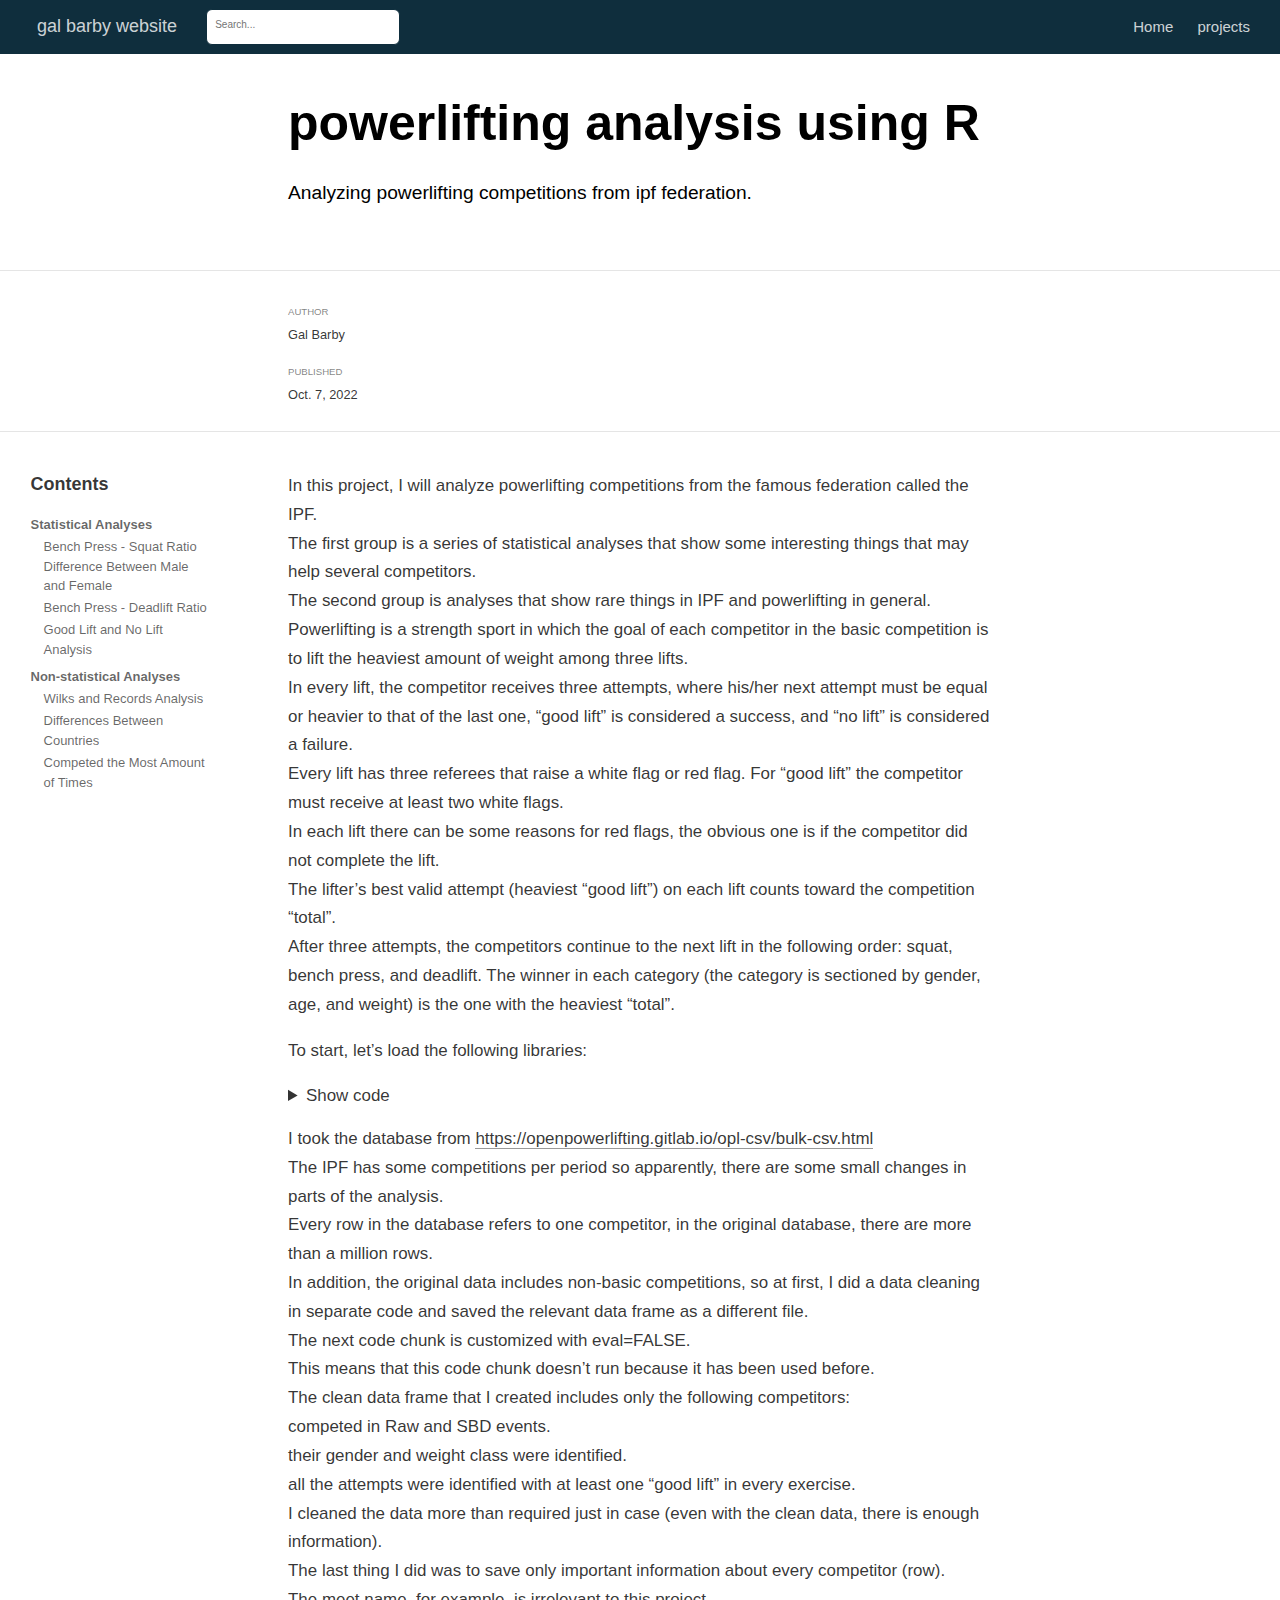
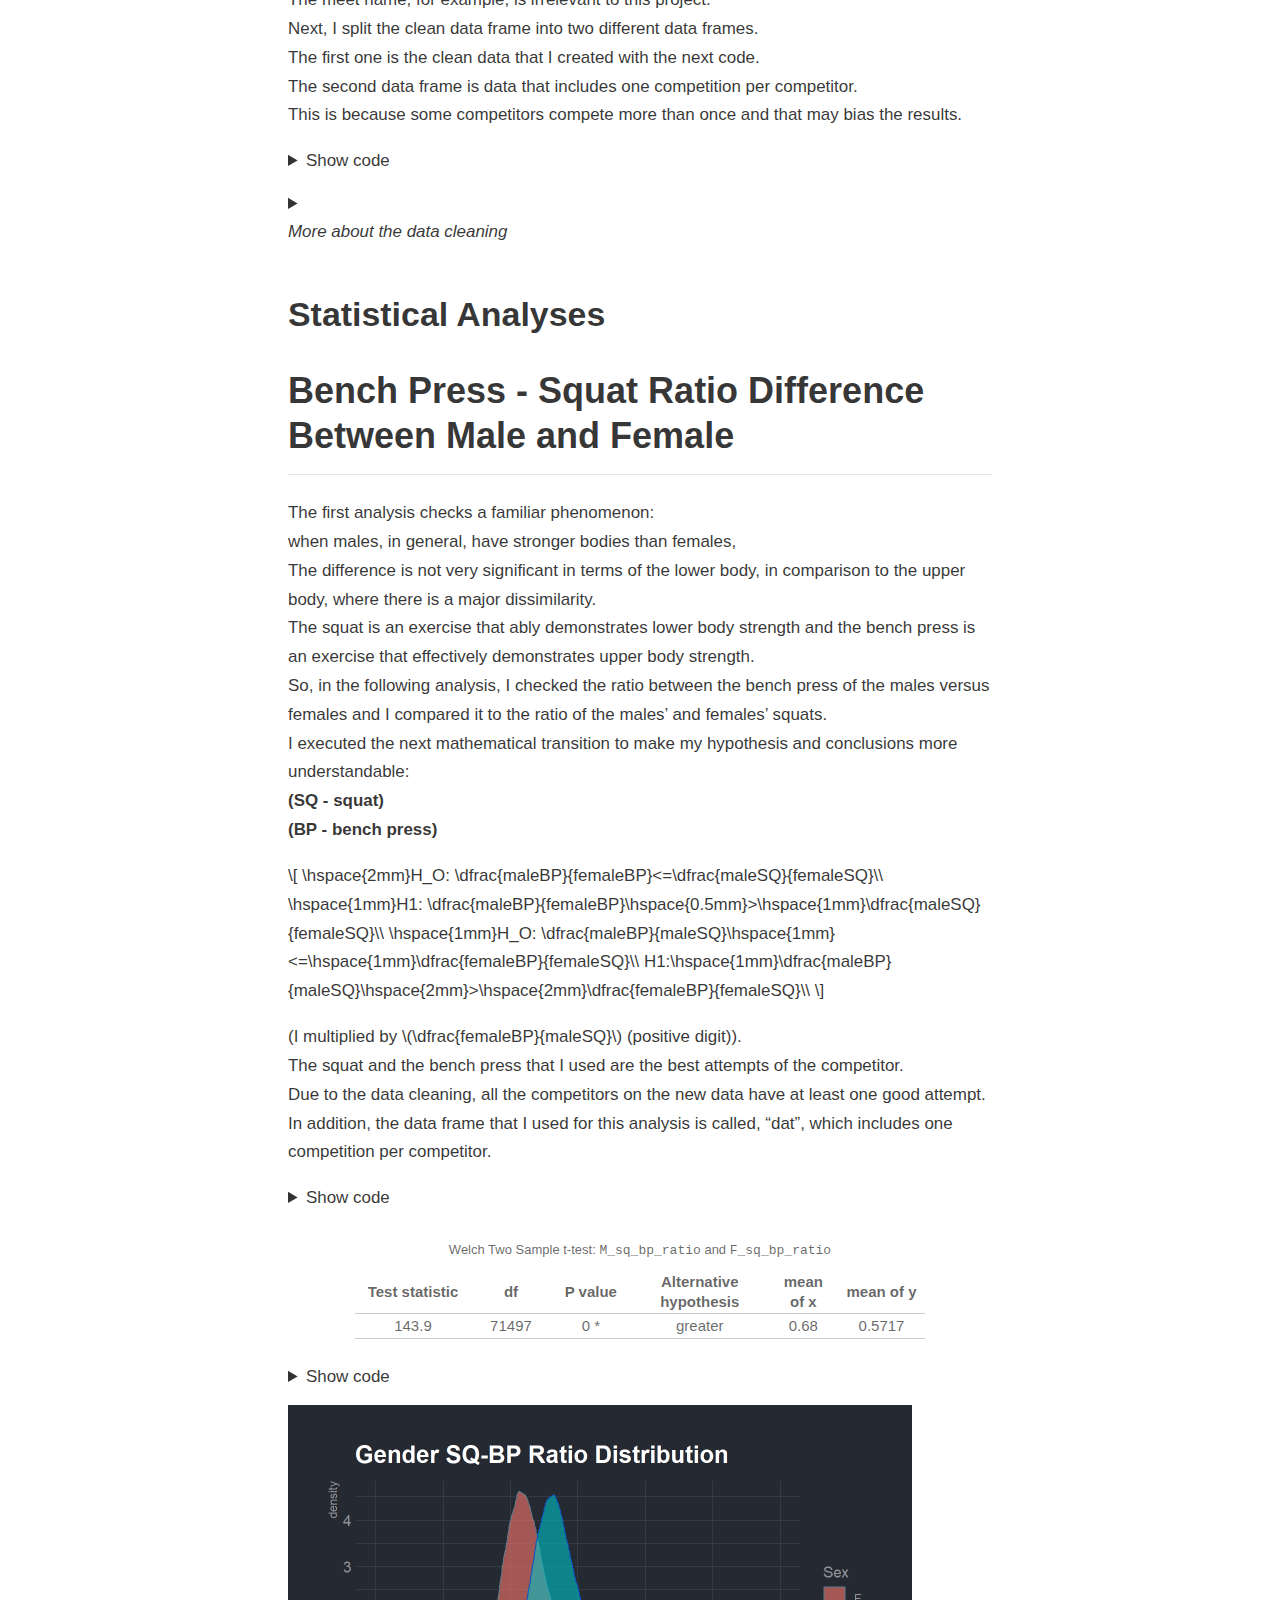
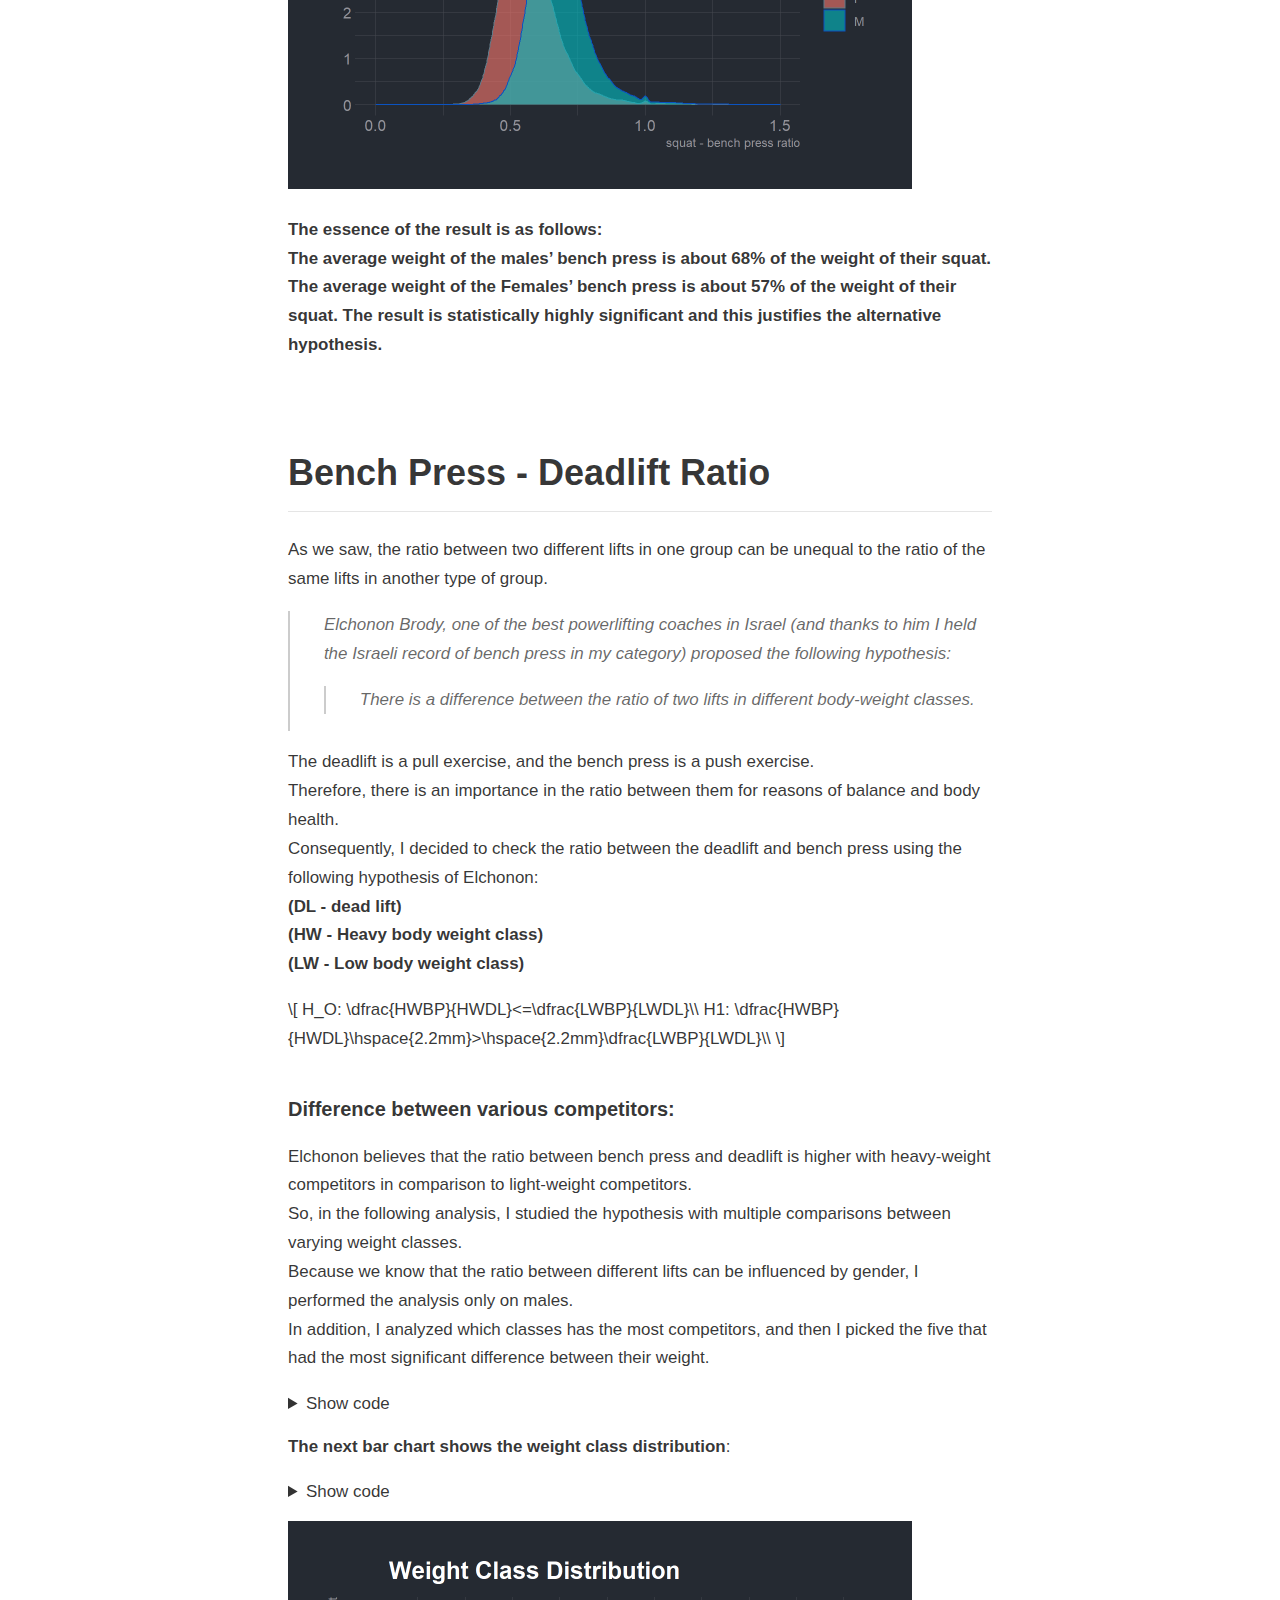
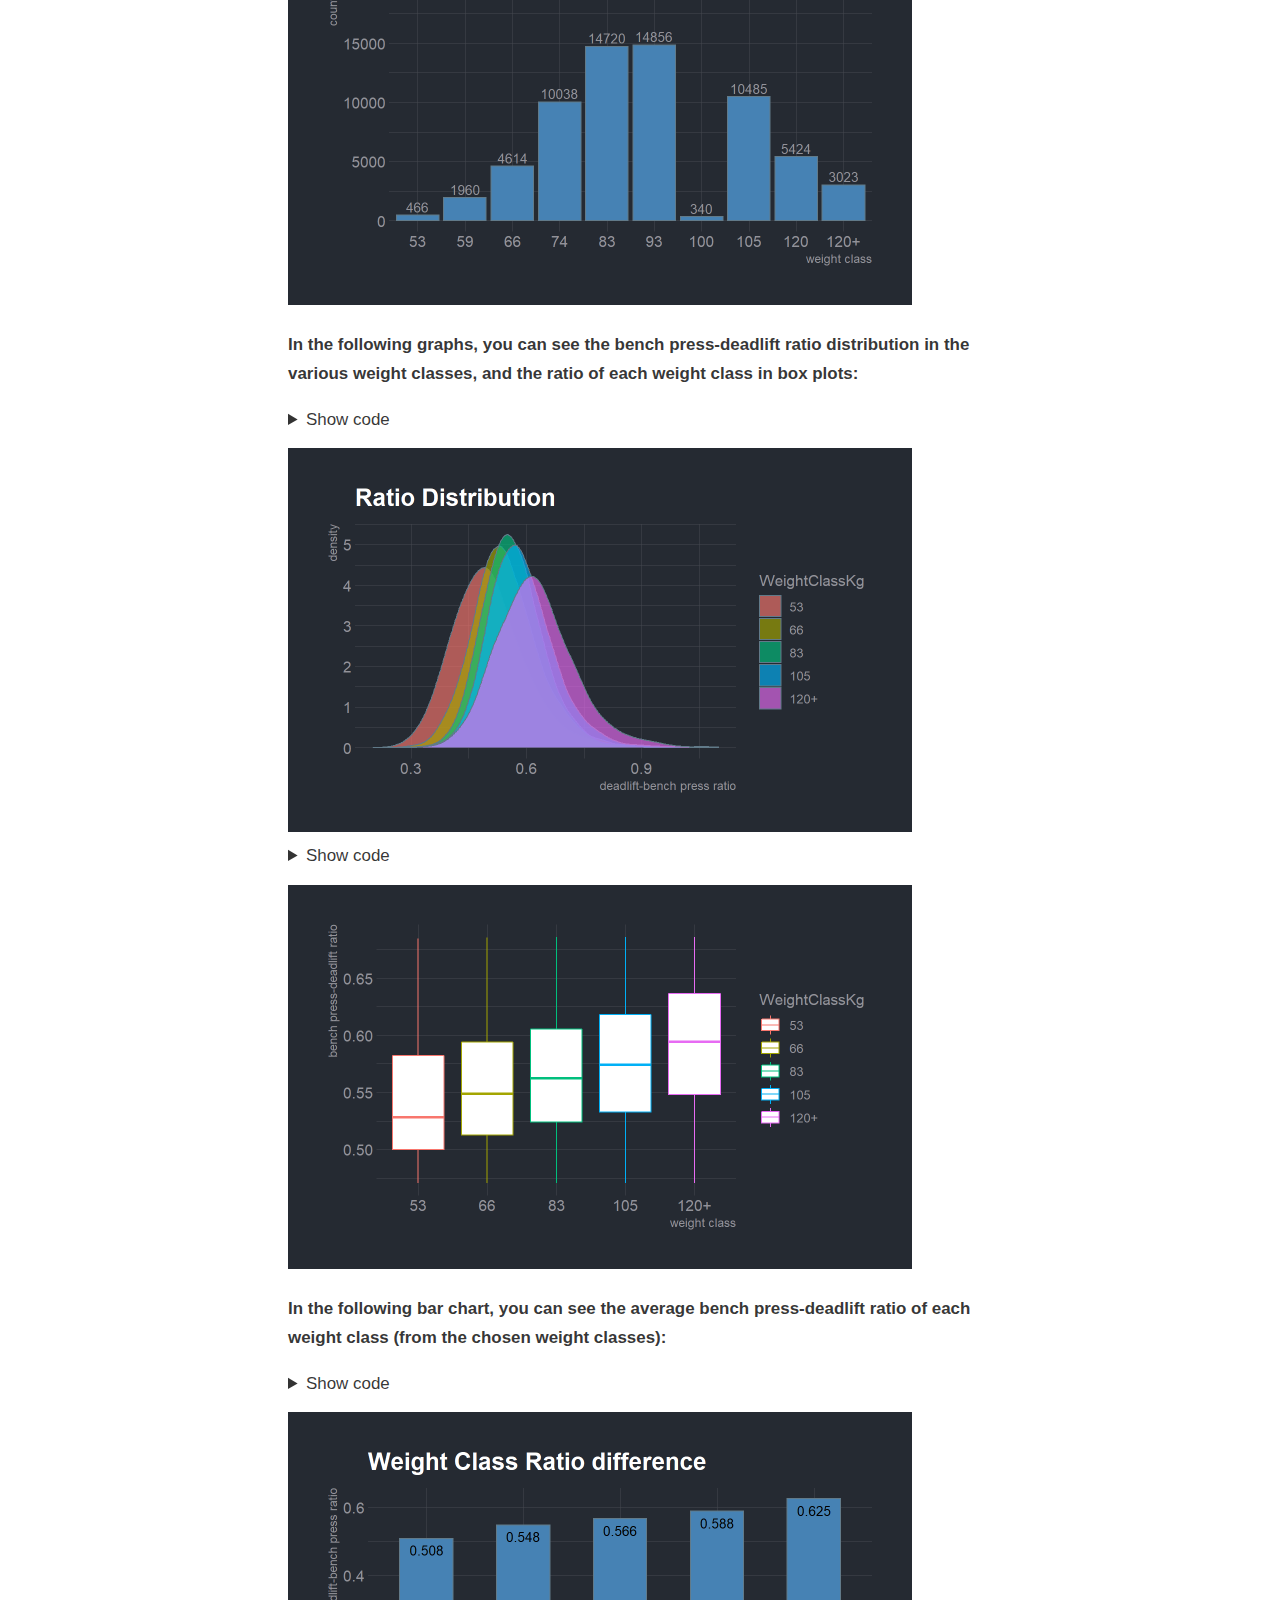
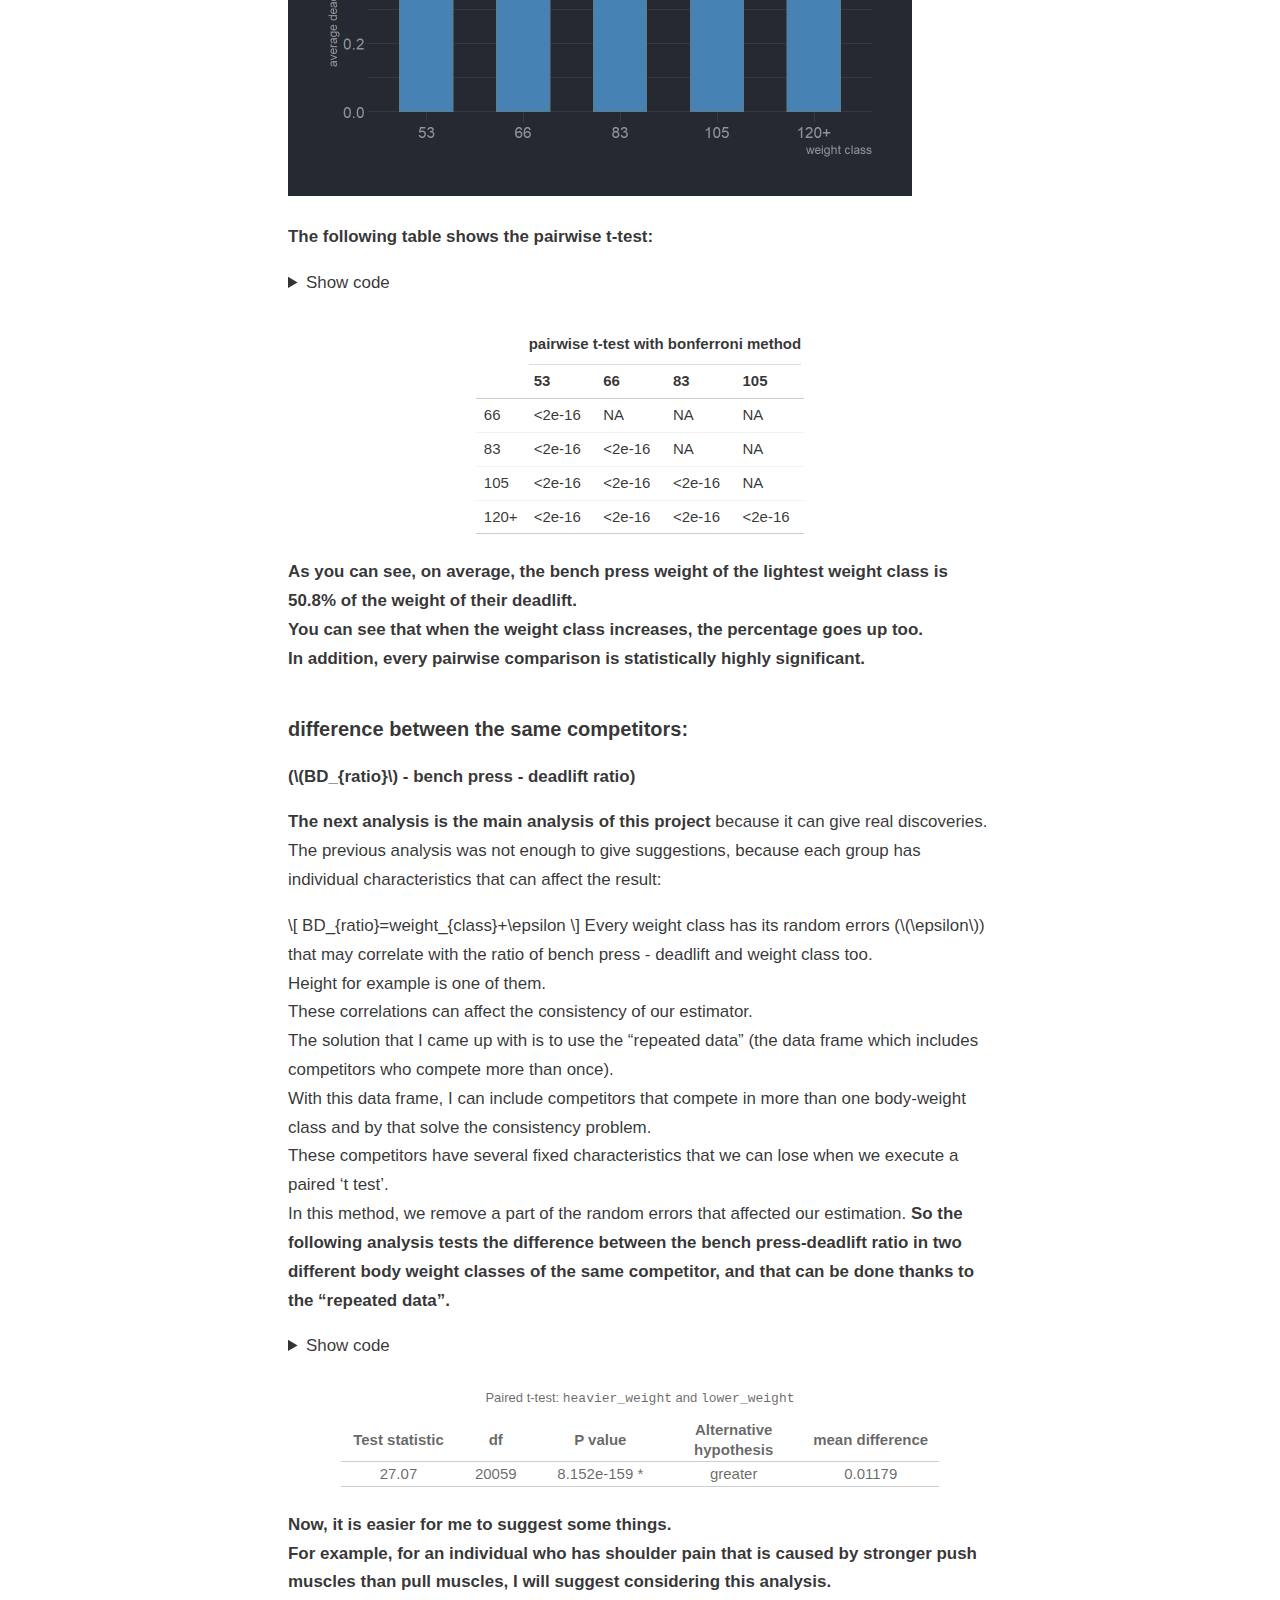
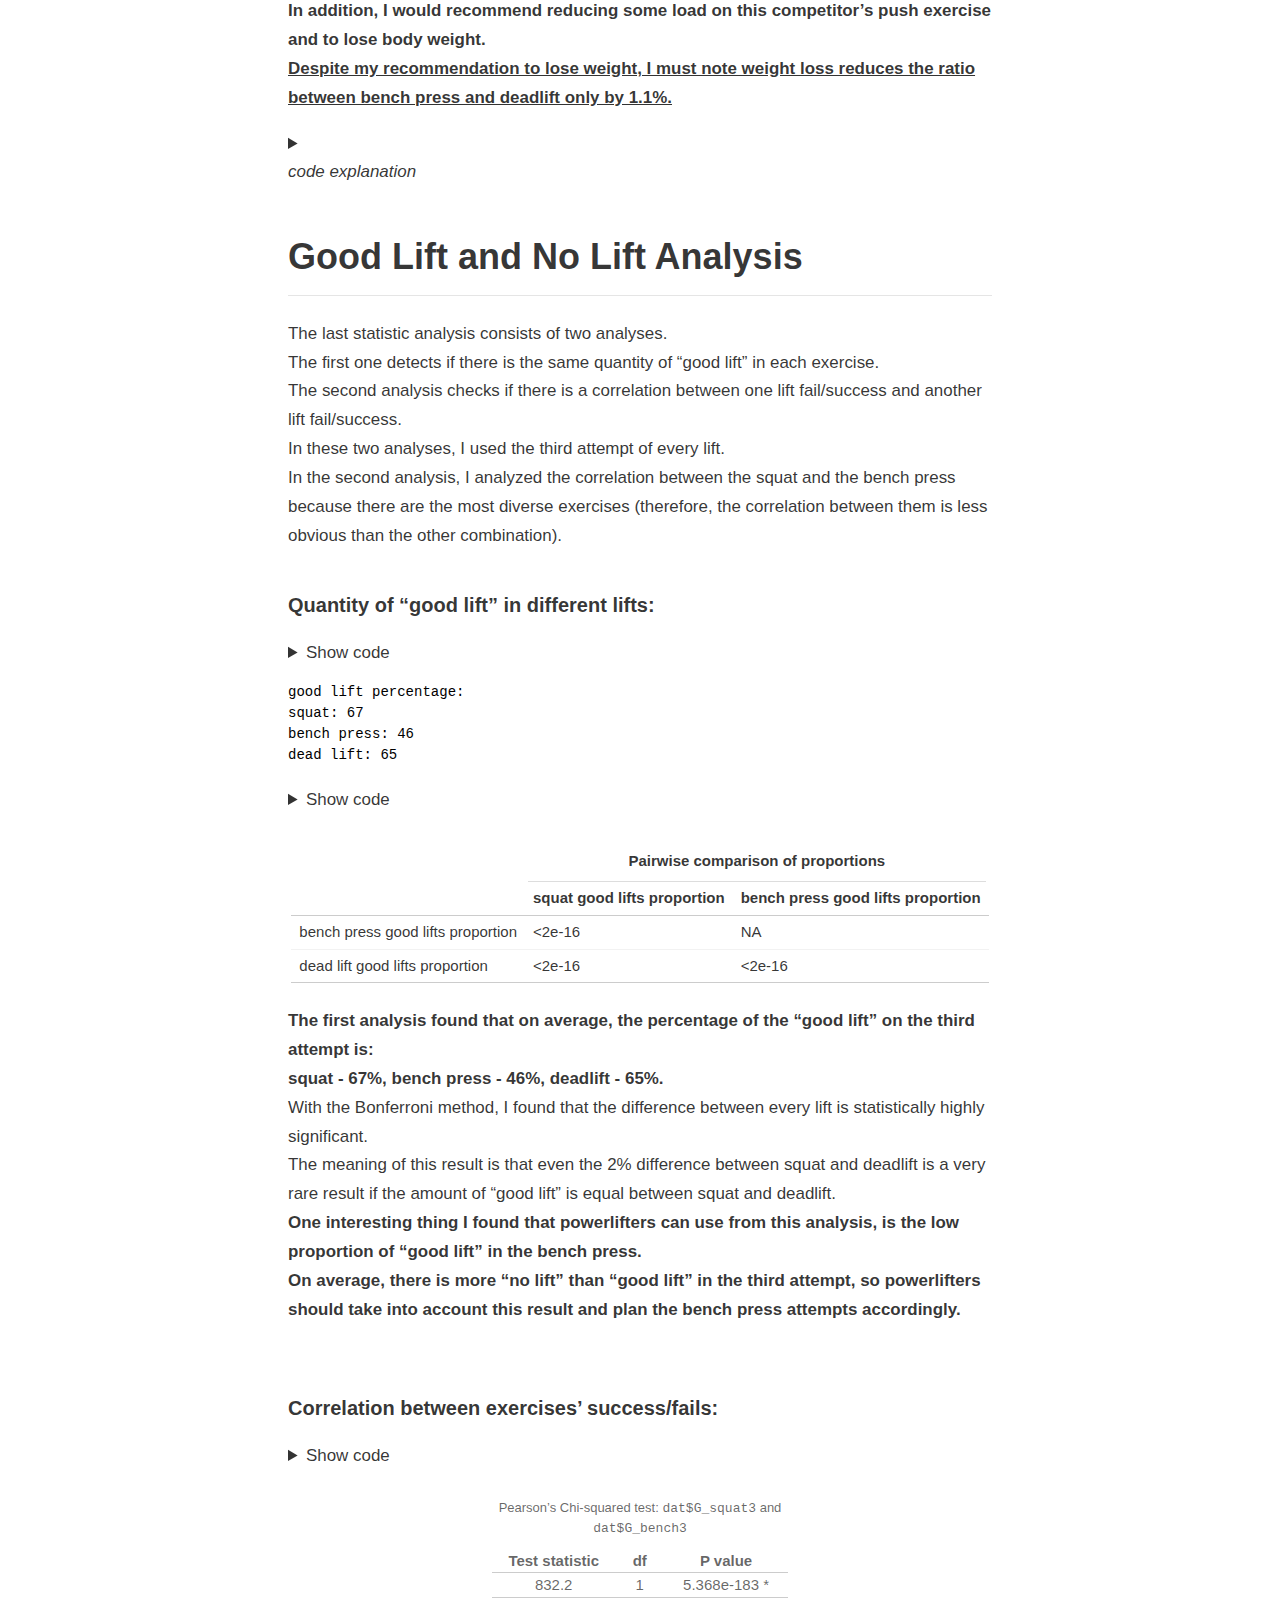
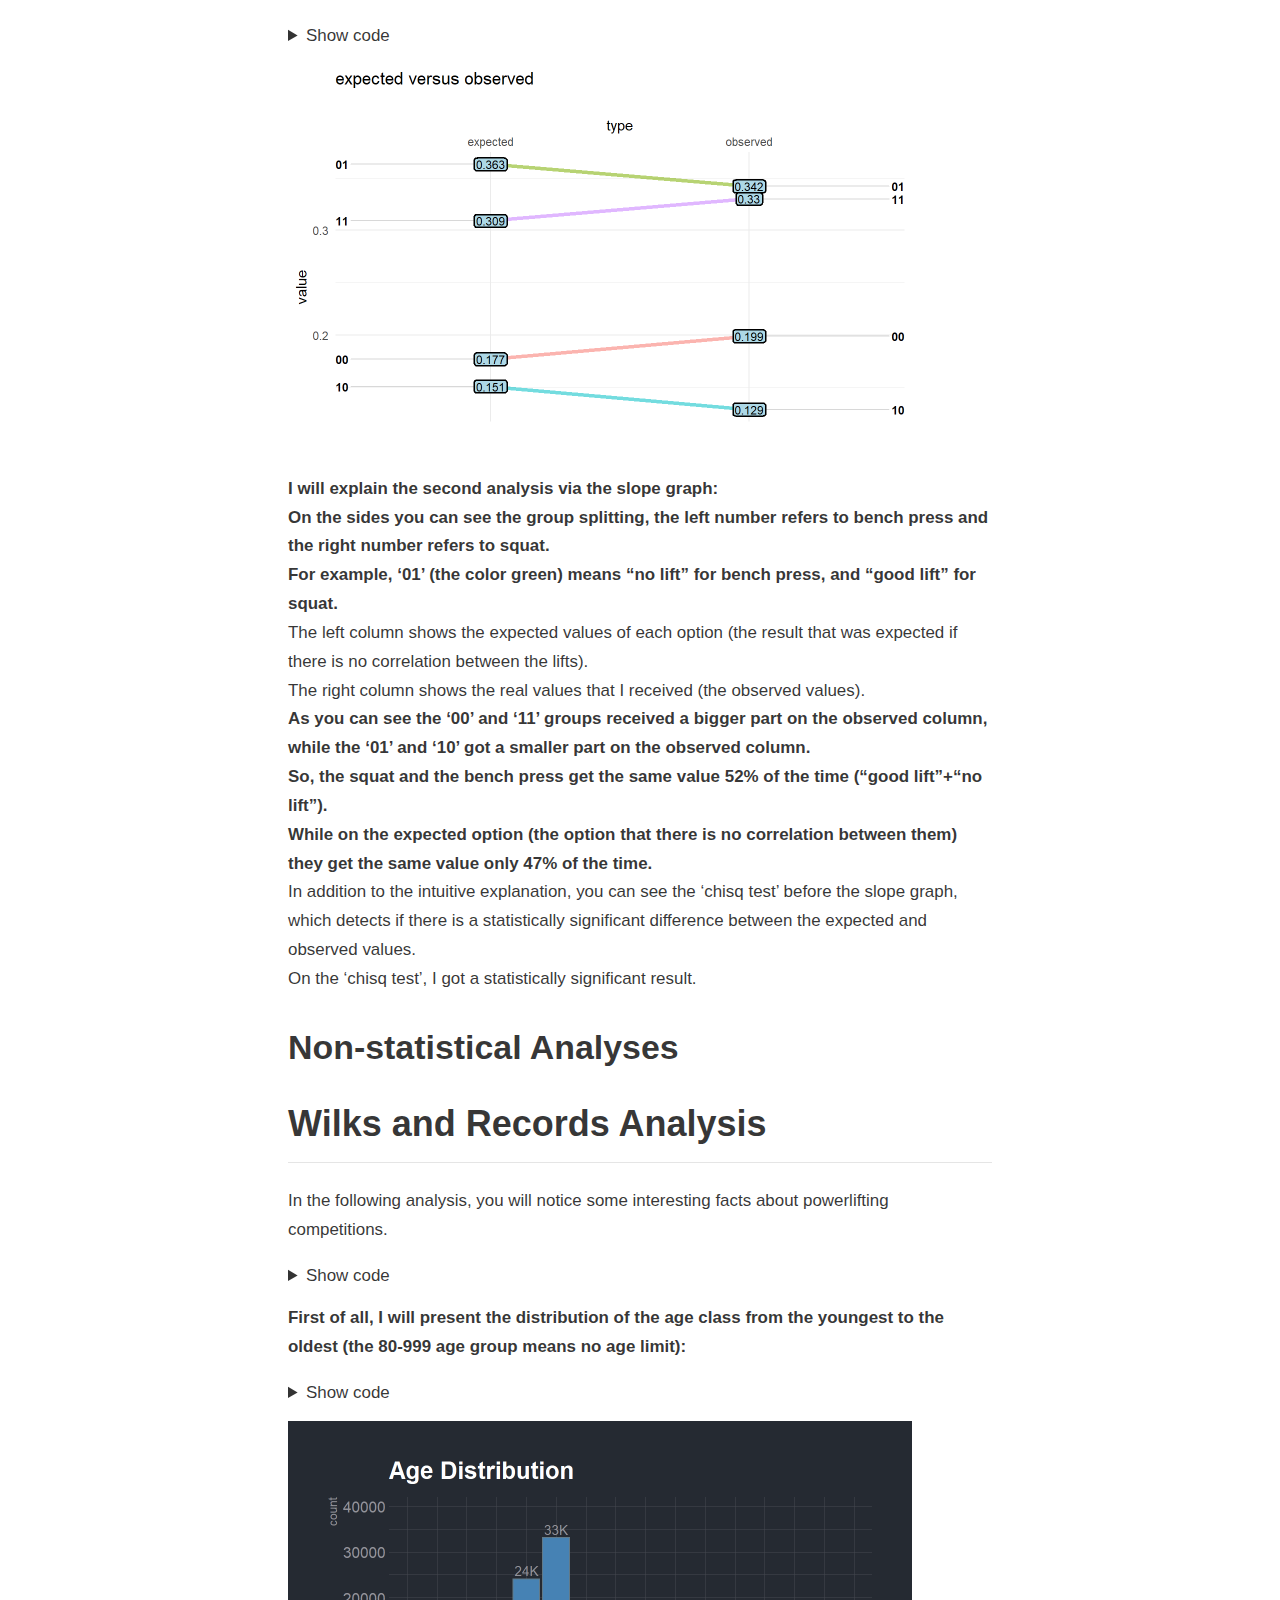
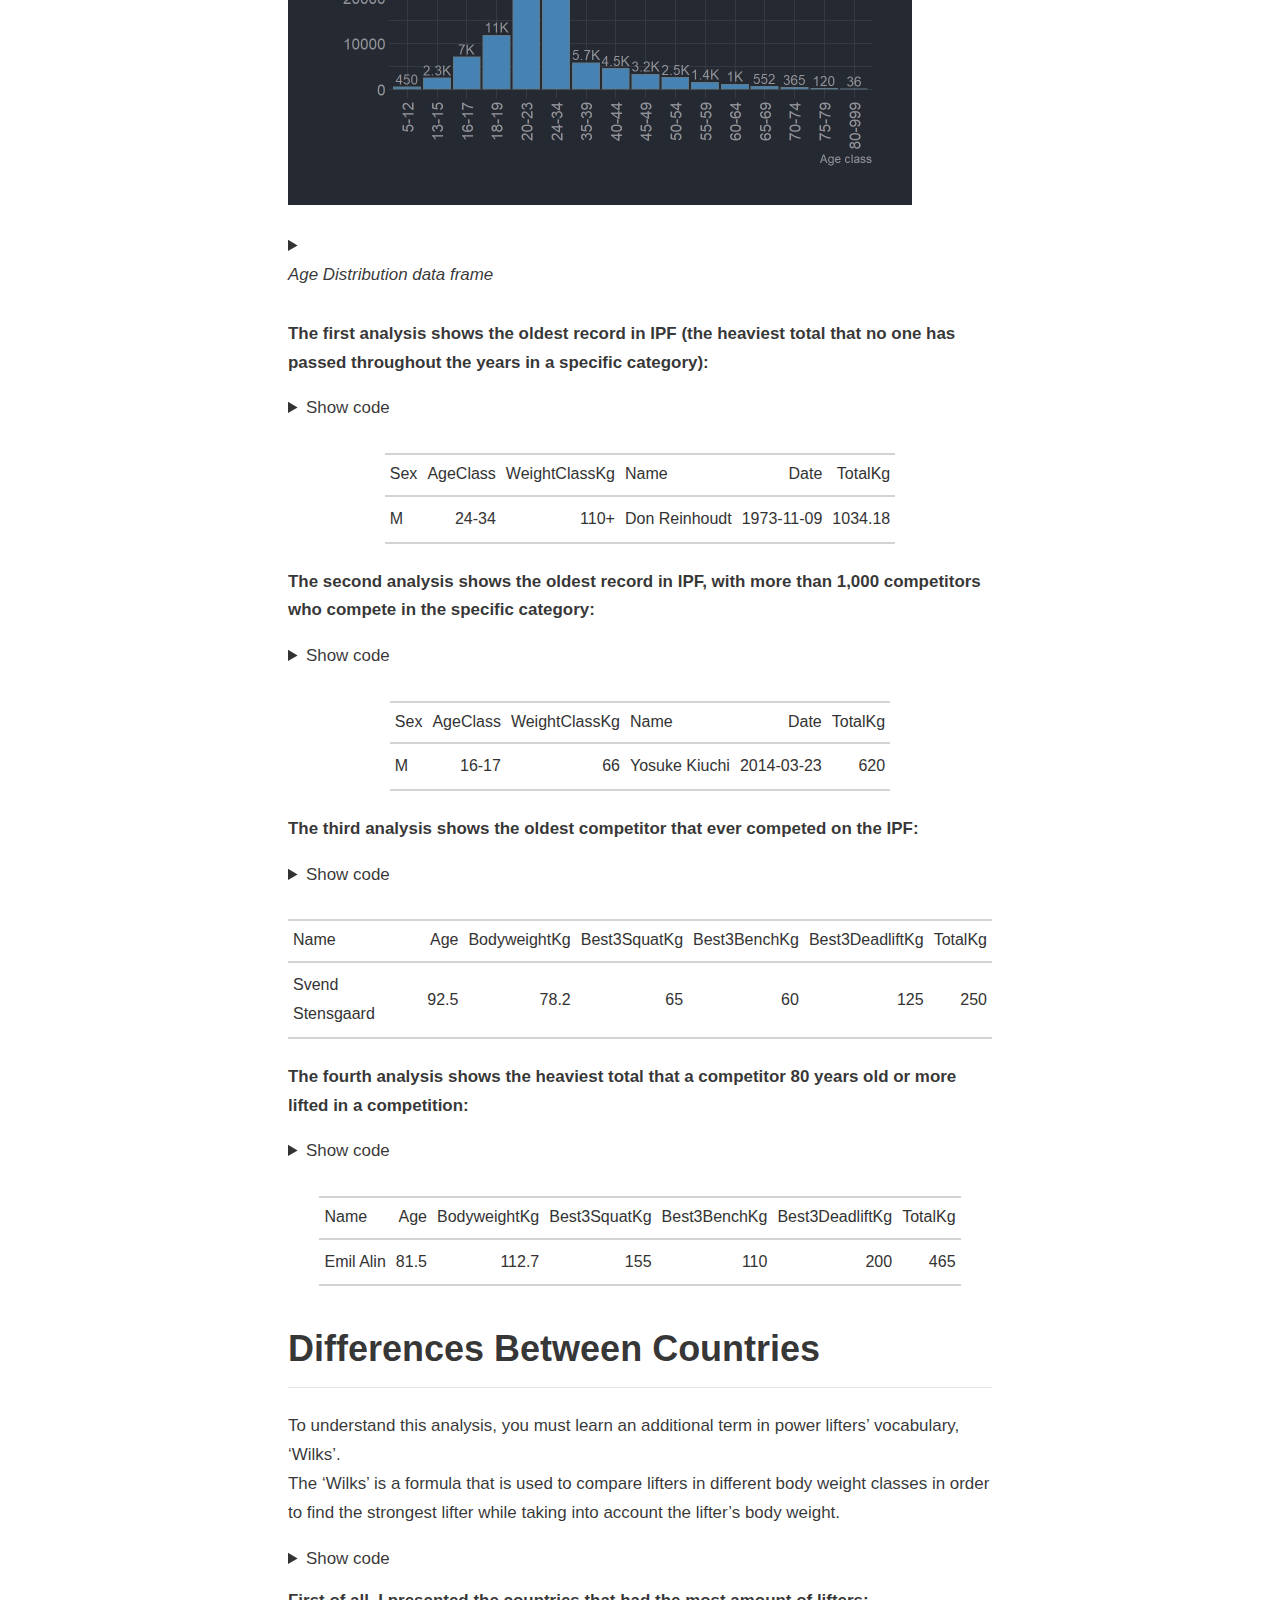
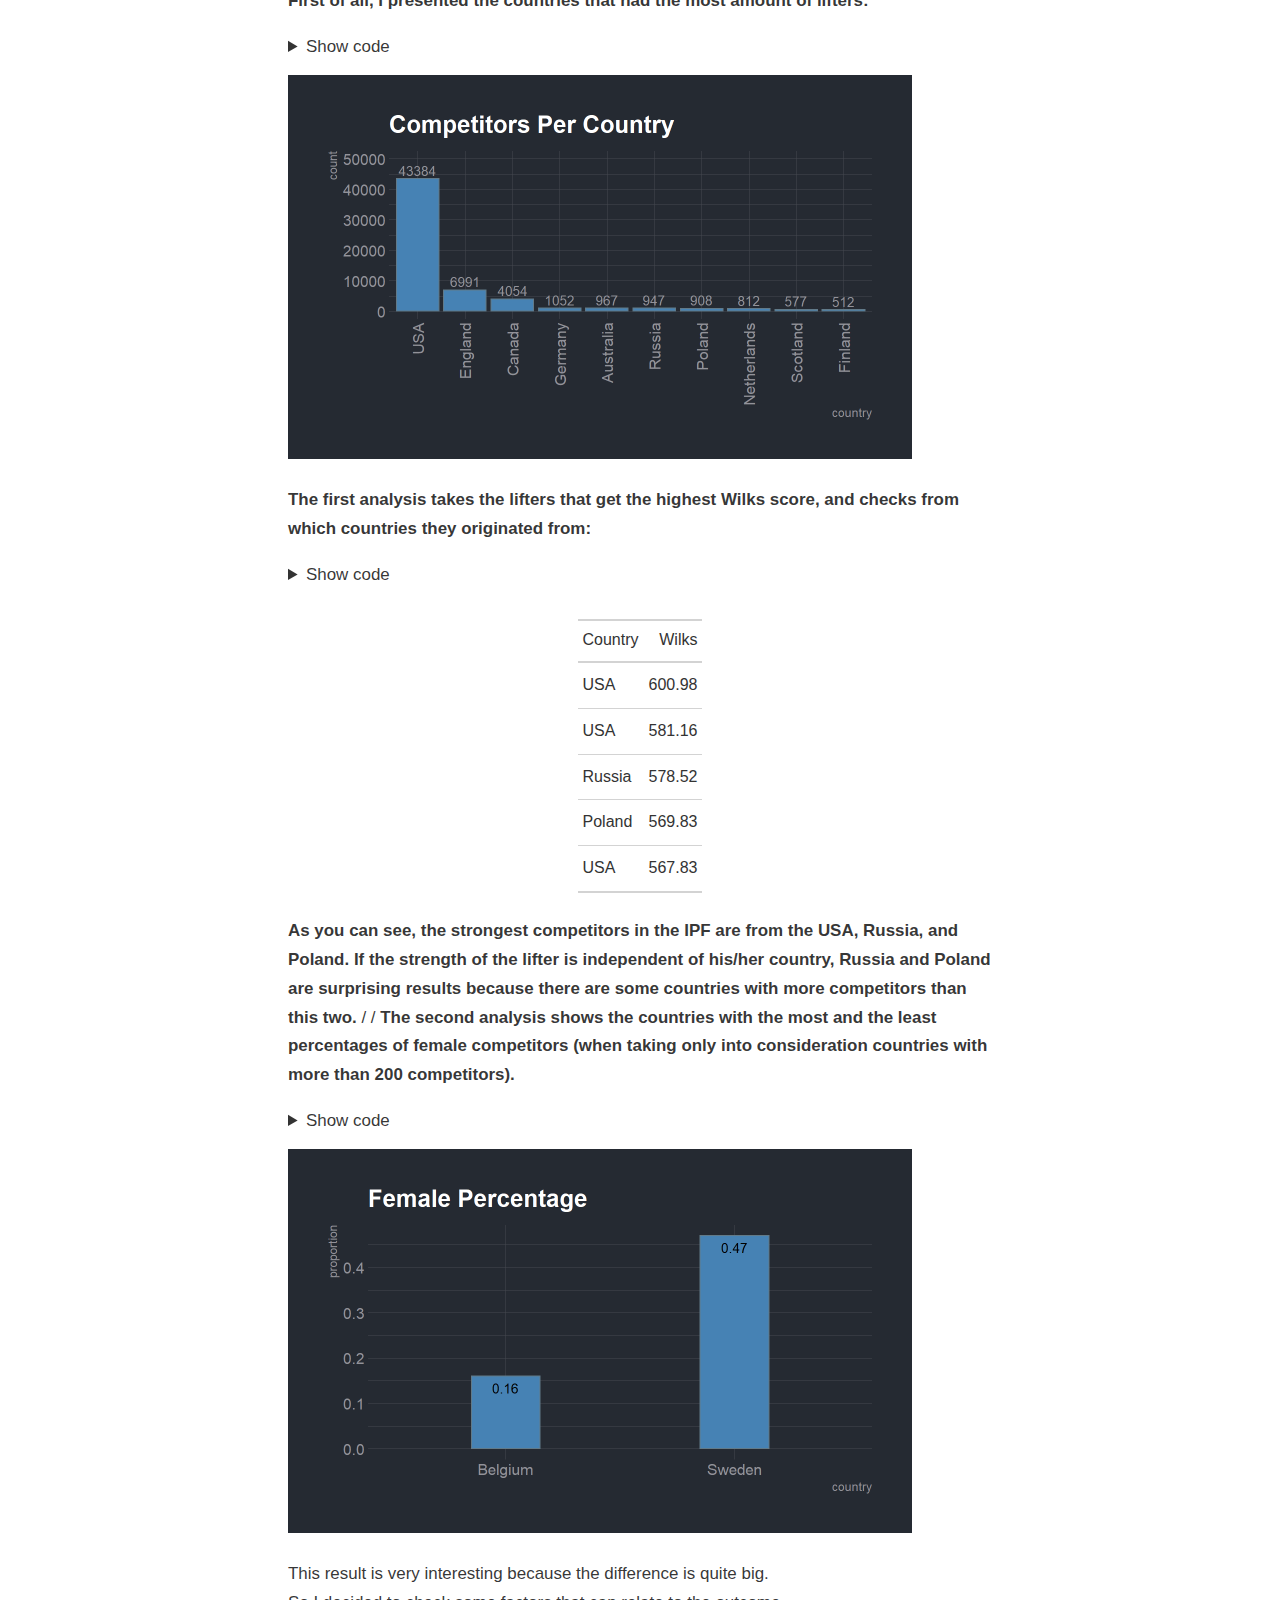
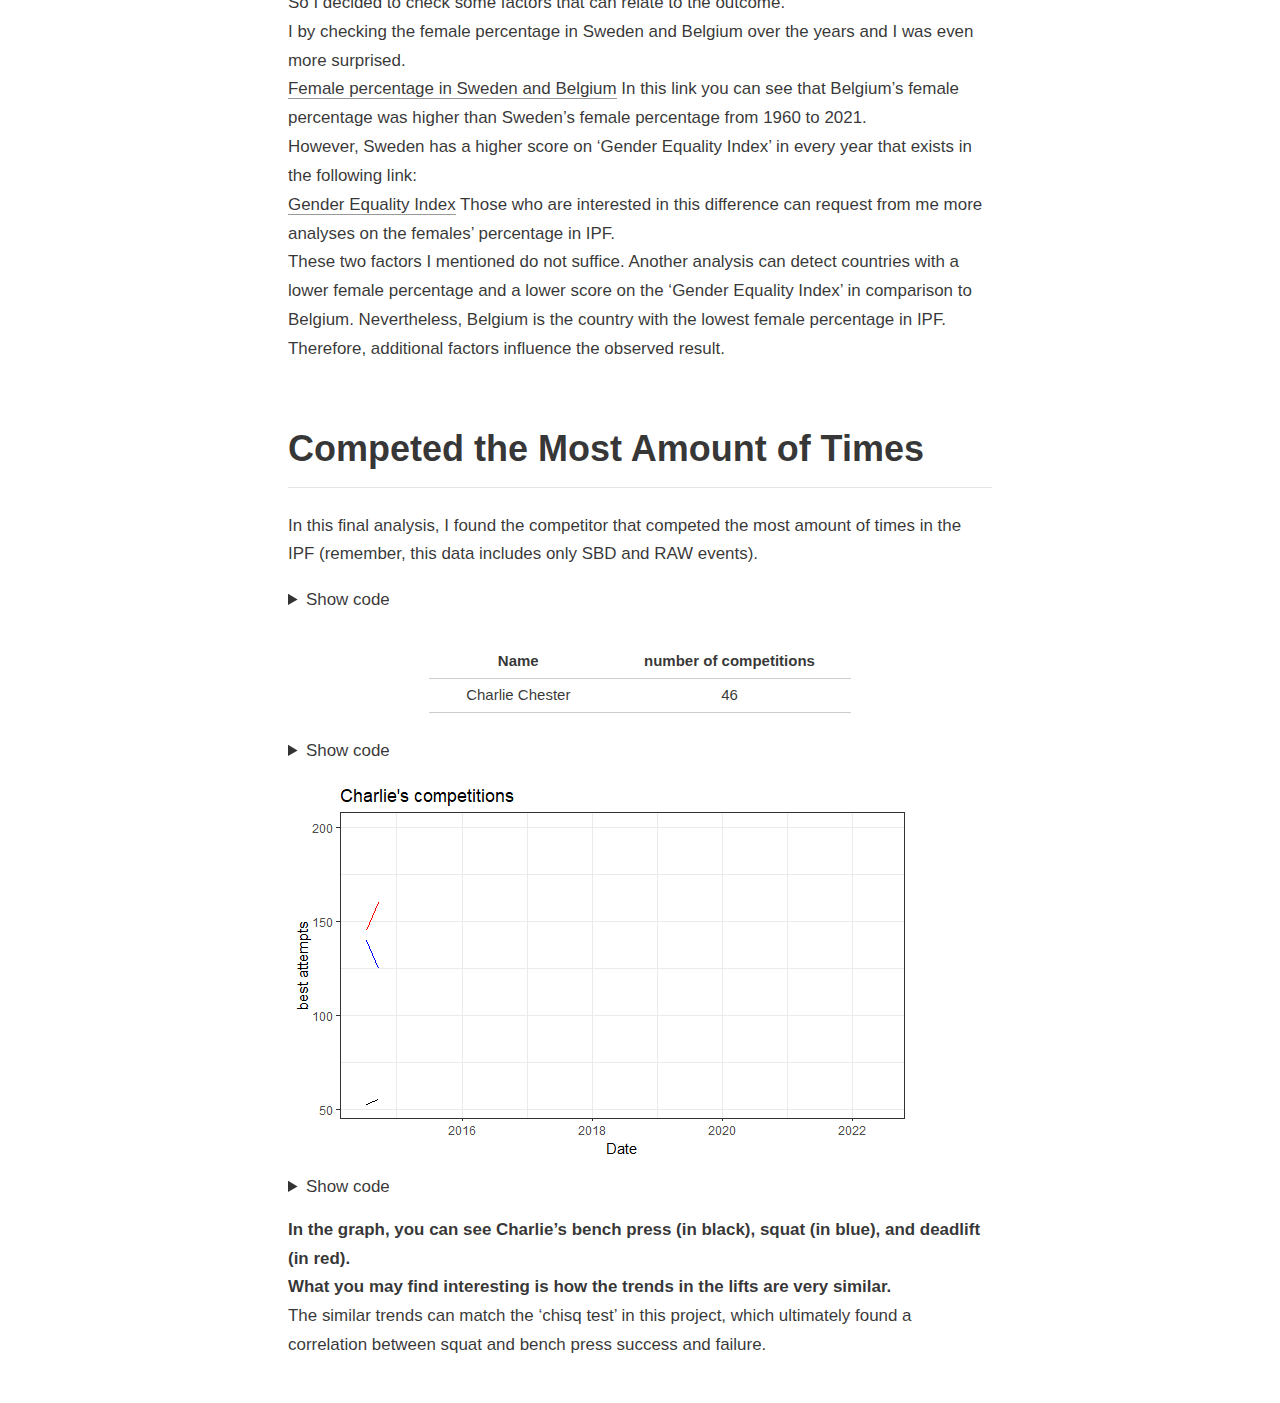
==== commit 6e92d7e0: "Changes" ====
--- a/docs/posts/2022-10-08-powerlifting-analysis-using-r/index.html
+++ b/docs/posts/2022-10-08-powerlifting-analysis-using-r/index.html
@@ -3362,12 +3362,12 @@
 <span>  <span class='fu'><a href='https://gt.rstudio.com/reference/gt.html'>gt</a></span><span class='op'>(</span><span class='op'>)</span></span></code></pre>
 </div>
 </details>
-<div id="uvliwaetin" style="overflow-x:auto;overflow-y:auto;width:auto;height:auto;">
+<div id="lqqttyovqt" style="overflow-x:auto;overflow-y:auto;width:auto;height:auto;">
 <style>html {
   font-family: -apple-system, BlinkMacSystemFont, 'Segoe UI', Roboto, Oxygen, Ubuntu, Cantarell, 'Helvetica Neue', 'Fira Sans', 'Droid Sans', Arial, sans-serif;
 }
 
-#uvliwaetin .gt_table {
+#lqqttyovqt .gt_table {
   display: table;
   border-collapse: collapse;
   margin-left: auto;
@@ -3392,7 +3392,7 @@
   border-left-color: #D3D3D3;
 }
 
-#uvliwaetin .gt_heading {
+#lqqttyovqt .gt_heading {
   background-color: #FFFFFF;
   text-align: center;
   border-bottom-color: #FFFFFF;
@@ -3404,7 +3404,7 @@
   border-right-color: #D3D3D3;
 }
 
-#uvliwaetin .gt_title {
+#lqqttyovqt .gt_title {
   color: #333333;
   font-size: 125%;
   font-weight: initial;
@@ -3416,7 +3416,7 @@
   border-bottom-width: 0;
 }
 
-#uvliwaetin .gt_subtitle {
+#lqqttyovqt .gt_subtitle {
   color: #333333;
   font-size: 85%;
   font-weight: initial;
@@ -3428,13 +3428,13 @@
   border-top-width: 0;
 }
 
-#uvliwaetin .gt_bottom_border {
+#lqqttyovqt .gt_bottom_border {
   border-bottom-style: solid;
   border-bottom-width: 2px;
   border-bottom-color: #D3D3D3;
 }
 
-#uvliwaetin .gt_col_headings {
+#lqqttyovqt .gt_col_headings {
   border-top-style: solid;
   border-top-width: 2px;
   border-top-color: #D3D3D3;
@@ -3449,7 +3449,7 @@
   border-right-color: #D3D3D3;
 }
 
-#uvliwaetin .gt_col_heading {
+#lqqttyovqt .gt_col_heading {
   color: #333333;
   background-color: #FFFFFF;
   font-size: 100%;
@@ -3469,7 +3469,7 @@
   overflow-x: hidden;
 }
 
-#uvliwaetin .gt_column_spanner_outer {
+#lqqttyovqt .gt_column_spanner_outer {
   color: #333333;
   background-color: #FFFFFF;
   font-size: 100%;
@@ -3481,15 +3481,15 @@
   padding-right: 4px;
 }
 
-#uvliwaetin .gt_column_spanner_outer:first-child {
+#lqqttyovqt .gt_column_spanner_outer:first-child {
   padding-left: 0;
 }
 
-#uvliwaetin .gt_column_spanner_outer:last-child {
+#lqqttyovqt .gt_column_spanner_outer:last-child {
   padding-right: 0;
 }
 
-#uvliwaetin .gt_column_spanner {
+#lqqttyovqt .gt_column_spanner {
   border-bottom-style: solid;
   border-bottom-width: 2px;
   border-bottom-color: #D3D3D3;
@@ -3501,7 +3501,7 @@
   width: 100%;
 }
 
-#uvliwaetin .gt_group_heading {
+#lqqttyovqt .gt_group_heading {
   padding-top: 8px;
   padding-bottom: 8px;
   padding-left: 5px;
@@ -3526,7 +3526,7 @@
   vertical-align: middle;
 }
 
-#uvliwaetin .gt_empty_group_heading {
+#lqqttyovqt .gt_empty_group_heading {
   padding: 0.5px;
   color: #333333;
   background-color: #FFFFFF;
@@ -3541,15 +3541,15 @@
   vertical-align: middle;
 }
 
-#uvliwaetin .gt_from_md > :first-child {
+#lqqttyovqt .gt_from_md > :first-child {
   margin-top: 0;
 }
 
-#uvliwaetin .gt_from_md > :last-child {
+#lqqttyovqt .gt_from_md > :last-child {
   margin-bottom: 0;
 }
 
-#uvliwaetin .gt_row {
+#lqqttyovqt .gt_row {
   padding-top: 8px;
   padding-bottom: 8px;
   padding-left: 5px;
@@ -3568,7 +3568,7 @@
   overflow-x: hidden;
 }
 
-#uvliwaetin .gt_stub {
+#lqqttyovqt .gt_stub {
   color: #333333;
   background-color: #FFFFFF;
   font-size: 100%;
@@ -3581,7 +3581,7 @@
   padding-right: 5px;
 }
 
-#uvliwaetin .gt_stub_row_group {
+#lqqttyovqt .gt_stub_row_group {
   color: #333333;
   background-color: #FFFFFF;
   font-size: 100%;
@@ -3595,11 +3595,11 @@
   vertical-align: top;
 }
 
-#uvliwaetin .gt_row_group_first td {
+#lqqttyovqt .gt_row_group_first td {
   border-top-width: 2px;
 }
 
-#uvliwaetin .gt_summary_row {
+#lqqttyovqt .gt_summary_row {
   color: #333333;
   background-color: #FFFFFF;
   text-transform: inherit;
@@ -3609,16 +3609,16 @@
   padding-right: 5px;
 }
 
-#uvliwaetin .gt_first_summary_row {
+#lqqttyovqt .gt_first_summary_row {
   border-top-style: solid;
   border-top-color: #D3D3D3;
 }
 
-#uvliwaetin .gt_first_summary_row.thick {
+#lqqttyovqt .gt_first_summary_row.thick {
   border-top-width: 2px;
 }
 
-#uvliwaetin .gt_last_summary_row {
+#lqqttyovqt .gt_last_summary_row {
   padding-top: 8px;
   padding-bottom: 8px;
   padding-left: 5px;
@@ -3628,7 +3628,7 @@
   border-bottom-color: #D3D3D3;
 }
 
-#uvliwaetin .gt_grand_summary_row {
+#lqqttyovqt .gt_grand_summary_row {
   color: #333333;
   background-color: #FFFFFF;
   text-transform: inherit;
@@ -3638,7 +3638,7 @@
   padding-right: 5px;
 }
 
-#uvliwaetin .gt_first_grand_summary_row {
+#lqqttyovqt .gt_first_grand_summary_row {
   padding-top: 8px;
   padding-bottom: 8px;
   padding-left: 5px;
@@ -3648,11 +3648,11 @@
   border-top-color: #D3D3D3;
 }
 
-#uvliwaetin .gt_striped {
+#lqqttyovqt .gt_striped {
   background-color: rgba(128, 128, 128, 0.05);
 }
 
-#uvliwaetin .gt_table_body {
+#lqqttyovqt .gt_table_body {
   border-top-style: solid;
   border-top-width: 2px;
   border-top-color: #D3D3D3;
@@ -3661,7 +3661,7 @@
   border-bottom-color: #D3D3D3;
 }
 
-#uvliwaetin .gt_footnotes {
+#lqqttyovqt .gt_footnotes {
   color: #333333;
   background-color: #FFFFFF;
   border-bottom-style: none;
@@ -3675,7 +3675,7 @@
   border-right-color: #D3D3D3;
 }
 
-#uvliwaetin .gt_footnote {
+#lqqttyovqt .gt_footnote {
   margin: 0px;
   font-size: 90%;
   padding-left: 4px;
@@ -3684,7 +3684,7 @@
   padding-right: 5px;
 }
 
-#uvliwaetin .gt_sourcenotes {
+#lqqttyovqt .gt_sourcenotes {
   color: #333333;
   background-color: #FFFFFF;
   border-bottom-style: none;
@@ -3698,7 +3698,7 @@
   border-right-color: #D3D3D3;
 }
 
-#uvliwaetin .gt_sourcenote {
+#lqqttyovqt .gt_sourcenote {
   font-size: 90%;
   padding-top: 4px;
   padding-bottom: 4px;
@@ -3706,64 +3706,64 @@
   padding-right: 5px;
 }
 
-#uvliwaetin .gt_left {
+#lqqttyovqt .gt_left {
   text-align: left;
 }
 
-#uvliwaetin .gt_center {
+#lqqttyovqt .gt_center {
   text-align: center;
 }
 
-#uvliwaetin .gt_right {
+#lqqttyovqt .gt_right {
   text-align: right;
   font-variant-numeric: tabular-nums;
 }
 
-#uvliwaetin .gt_font_normal {
+#lqqttyovqt .gt_font_normal {
   font-weight: normal;
 }
 
-#uvliwaetin .gt_font_bold {
+#lqqttyovqt .gt_font_bold {
   font-weight: bold;
 }
 
-#uvliwaetin .gt_font_italic {
+#lqqttyovqt .gt_font_italic {
   font-style: italic;
 }
 
-#uvliwaetin .gt_super {
+#lqqttyovqt .gt_super {
   font-size: 65%;
 }
 
-#uvliwaetin .gt_footnote_marks {
+#lqqttyovqt .gt_footnote_marks {
   font-style: italic;
   font-weight: normal;
   font-size: 75%;
   vertical-align: 0.4em;
 }
 
-#uvliwaetin .gt_asterisk {
+#lqqttyovqt .gt_asterisk {
   font-size: 100%;
   vertical-align: 0;
 }
 
-#uvliwaetin .gt_indent_1 {
+#lqqttyovqt .gt_indent_1 {
   text-indent: 5px;
 }
 
-#uvliwaetin .gt_indent_2 {
+#lqqttyovqt .gt_indent_2 {
   text-indent: 10px;
 }
 
-#uvliwaetin .gt_indent_3 {
+#lqqttyovqt .gt_indent_3 {
   text-indent: 15px;
 }
 
-#uvliwaetin .gt_indent_4 {
+#lqqttyovqt .gt_indent_4 {
   text-indent: 20px;
 }
 
-#uvliwaetin .gt_indent_5 {
+#lqqttyovqt .gt_indent_5 {
   text-indent: 25px;
 }
 </style>
@@ -3806,12 +3806,12 @@
 <span>  <span class='fu'><a href='https://gt.rstudio.com/reference/gt.html'>gt</a></span><span class='op'>(</span><span class='op'>)</span></span></code></pre>
 </div>
 </details>
-<div id="ljsruvvccf" style="overflow-x:auto;overflow-y:auto;width:auto;height:auto;">
+<div id="qgvcukssea" style="overflow-x:auto;overflow-y:auto;width:auto;height:auto;">
 <style>html {
   font-family: -apple-system, BlinkMacSystemFont, 'Segoe UI', Roboto, Oxygen, Ubuntu, Cantarell, 'Helvetica Neue', 'Fira Sans', 'Droid Sans', Arial, sans-serif;
 }
 
-#ljsruvvccf .gt_table {
+#qgvcukssea .gt_table {
   display: table;
   border-collapse: collapse;
   margin-left: auto;
@@ -3836,7 +3836,7 @@
   border-left-color: #D3D3D3;
 }
 
-#ljsruvvccf .gt_heading {
+#qgvcukssea .gt_heading {
   background-color: #FFFFFF;
   text-align: center;
   border-bottom-color: #FFFFFF;
@@ -3848,7 +3848,7 @@
   border-right-color: #D3D3D3;
 }
 
-#ljsruvvccf .gt_title {
+#qgvcukssea .gt_title {
   color: #333333;
   font-size: 125%;
   font-weight: initial;
@@ -3860,7 +3860,7 @@
   border-bottom-width: 0;
 }
 
-#ljsruvvccf .gt_subtitle {
+#qgvcukssea .gt_subtitle {
   color: #333333;
   font-size: 85%;
   font-weight: initial;
@@ -3872,13 +3872,13 @@
   border-top-width: 0;
 }
 
-#ljsruvvccf .gt_bottom_border {
+#qgvcukssea .gt_bottom_border {
   border-bottom-style: solid;
   border-bottom-width: 2px;
   border-bottom-color: #D3D3D3;
 }
 
-#ljsruvvccf .gt_col_headings {
+#qgvcukssea .gt_col_headings {
   border-top-style: solid;
   border-top-width: 2px;
   border-top-color: #D3D3D3;
@@ -3893,7 +3893,7 @@
   border-right-color: #D3D3D3;
 }
 
-#ljsruvvccf .gt_col_heading {
+#qgvcukssea .gt_col_heading {
   color: #333333;
   background-color: #FFFFFF;
   font-size: 100%;
@@ -3913,7 +3913,7 @@
   overflow-x: hidden;
 }
 
-#ljsruvvccf .gt_column_spanner_outer {
+#qgvcukssea .gt_column_spanner_outer {
   color: #333333;
   background-color: #FFFFFF;
   font-size: 100%;
@@ -3925,15 +3925,15 @@
   padding-right: 4px;
 }
 
-#ljsruvvccf .gt_column_spanner_outer:first-child {
+#qgvcukssea .gt_column_spanner_outer:first-child {
   padding-left: 0;
 }
 
-#ljsruvvccf .gt_column_spanner_outer:last-child {
+#qgvcukssea .gt_column_spanner_outer:last-child {
   padding-right: 0;
 }
 
-#ljsruvvccf .gt_column_spanner {
+#qgvcukssea .gt_column_spanner {
   border-bottom-style: solid;
   border-bottom-width: 2px;
   border-bottom-color: #D3D3D3;
@@ -3945,7 +3945,7 @@
   width: 100%;
 }
 
-#ljsruvvccf .gt_group_heading {
+#qgvcukssea .gt_group_heading {
   padding-top: 8px;
   padding-bottom: 8px;
   padding-left: 5px;
@@ -3970,7 +3970,7 @@
   vertical-align: middle;
 }
 
-#ljsruvvccf .gt_empty_group_heading {
+#qgvcukssea .gt_empty_group_heading {
   padding: 0.5px;
   color: #333333;
   background-color: #FFFFFF;
@@ -3985,15 +3985,15 @@
   vertical-align: middle;
 }
 
-#ljsruvvccf .gt_from_md > :first-child {
+#qgvcukssea .gt_from_md > :first-child {
   margin-top: 0;
 }
 
-#ljsruvvccf .gt_from_md > :last-child {
+#qgvcukssea .gt_from_md > :last-child {
   margin-bottom: 0;
 }
 
-#ljsruvvccf .gt_row {
+#qgvcukssea .gt_row {
   padding-top: 8px;
   padding-bottom: 8px;
   padding-left: 5px;
@@ -4012,7 +4012,7 @@
   overflow-x: hidden;
 }
 
-#ljsruvvccf .gt_stub {
+#qgvcukssea .gt_stub {
   color: #333333;
   background-color: #FFFFFF;
   font-size: 100%;
@@ -4025,7 +4025,7 @@
   padding-right: 5px;
 }
 
-#ljsruvvccf .gt_stub_row_group {
+#qgvcukssea .gt_stub_row_group {
   color: #333333;
   background-color: #FFFFFF;
   font-size: 100%;
@@ -4039,11 +4039,11 @@
   vertical-align: top;
 }
 
-#ljsruvvccf .gt_row_group_first td {
+#qgvcukssea .gt_row_group_first td {
   border-top-width: 2px;
 }
 
-#ljsruvvccf .gt_summary_row {
+#qgvcukssea .gt_summary_row {
   color: #333333;
   background-color: #FFFFFF;
   text-transform: inherit;
@@ -4053,16 +4053,16 @@
   padding-right: 5px;
 }
 
-#ljsruvvccf .gt_first_summary_row {
+#qgvcukssea .gt_first_summary_row {
   border-top-style: solid;
   border-top-color: #D3D3D3;
 }
 
-#ljsruvvccf .gt_first_summary_row.thick {
+#qgvcukssea .gt_first_summary_row.thick {
   border-top-width: 2px;
 }
 
-#ljsruvvccf .gt_last_summary_row {
+#qgvcukssea .gt_last_summary_row {
   padding-top: 8px;
   padding-bottom: 8px;
   padding-left: 5px;
@@ -4072,7 +4072,7 @@
   border-bottom-color: #D3D3D3;
 }
 
-#ljsruvvccf .gt_grand_summary_row {
+#qgvcukssea .gt_grand_summary_row {
   color: #333333;
   background-color: #FFFFFF;
   text-transform: inherit;
@@ -4082,7 +4082,7 @@
   padding-right: 5px;
 }
 
-#ljsruvvccf .gt_first_grand_summary_row {
+#qgvcukssea .gt_first_grand_summary_row {
   padding-top: 8px;
   padding-bottom: 8px;
   padding-left: 5px;
@@ -4092,11 +4092,11 @@
   border-top-color: #D3D3D3;
 }
 
-#ljsruvvccf .gt_striped {
+#qgvcukssea .gt_striped {
   background-color: rgba(128, 128, 128, 0.05);
 }
 
-#ljsruvvccf .gt_table_body {
+#qgvcukssea .gt_table_body {
   border-top-style: solid;
   border-top-width: 2px;
   border-top-color: #D3D3D3;
@@ -4105,7 +4105,7 @@
   border-bottom-color: #D3D3D3;
 }
 
-#ljsruvvccf .gt_footnotes {
+#qgvcukssea .gt_footnotes {
   color: #333333;
   background-color: #FFFFFF;
   border-bottom-style: none;
@@ -4119,7 +4119,7 @@
   border-right-color: #D3D3D3;
 }
 
-#ljsruvvccf .gt_footnote {
+#qgvcukssea .gt_footnote {
   margin: 0px;
   font-size: 90%;
   padding-left: 4px;
@@ -4128,7 +4128,7 @@
   padding-right: 5px;
 }
 
-#ljsruvvccf .gt_sourcenotes {
+#qgvcukssea .gt_sourcenotes {
   color: #333333;
   background-color: #FFFFFF;
   border-bottom-style: none;
@@ -4142,7 +4142,7 @@
   border-right-color: #D3D3D3;
 }
 
-#ljsruvvccf .gt_sourcenote {
+#qgvcukssea .gt_sourcenote {
   font-size: 90%;
   padding-top: 4px;
   padding-bottom: 4px;
@@ -4150,64 +4150,64 @@
   padding-right: 5px;
 }
 
-#ljsruvvccf .gt_left {
+#qgvcukssea .gt_left {
   text-align: left;
 }
 
-#ljsruvvccf .gt_center {
+#qgvcukssea .gt_center {
   text-align: center;
 }
 
-#ljsruvvccf .gt_right {
+#qgvcukssea .gt_right {
   text-align: right;
   font-variant-numeric: tabular-nums;
 }
 
-#ljsruvvccf .gt_font_normal {
+#qgvcukssea .gt_font_normal {
   font-weight: normal;
 }
 
-#ljsruvvccf .gt_font_bold {
+#qgvcukssea .gt_font_bold {
   font-weight: bold;
 }
 
-#ljsruvvccf .gt_font_italic {
+#qgvcukssea .gt_font_italic {
   font-style: italic;
 }
 
-#ljsruvvccf .gt_super {
+#qgvcukssea .gt_super {
   font-size: 65%;
 }
 
-#ljsruvvccf .gt_footnote_marks {
+#qgvcukssea .gt_footnote_marks {
   font-style: italic;
   font-weight: normal;
   font-size: 75%;
   vertical-align: 0.4em;
 }
 
-#ljsruvvccf .gt_asterisk {
+#qgvcukssea .gt_asterisk {
   font-size: 100%;
   vertical-align: 0;
 }
 
-#ljsruvvccf .gt_indent_1 {
+#qgvcukssea .gt_indent_1 {
   text-indent: 5px;
 }
 
-#ljsruvvccf .gt_indent_2 {
+#qgvcukssea .gt_indent_2 {
   text-indent: 10px;
 }
 
-#ljsruvvccf .gt_indent_3 {
+#qgvcukssea .gt_indent_3 {
   text-indent: 15px;
 }
 
-#ljsruvvccf .gt_indent_4 {
+#qgvcukssea .gt_indent_4 {
   text-indent: 20px;
 }
 
-#ljsruvvccf .gt_indent_5 {
+#qgvcukssea .gt_indent_5 {
   text-indent: 25px;
 }
 </style>
@@ -4247,12 +4247,12 @@
 <pre class="sourceCode r"><code class="sourceCode r"><span><span class='fu'><a href='https://gt.rstudio.com/reference/gt.html'>gt</a></span><span class='op'>(</span><span class='va'>oldest_competitor</span><span class='op'>)</span></span></code></pre>
 </div>
 </details>
-<div id="oypmvsyevr" style="overflow-x:auto;overflow-y:auto;width:auto;height:auto;">
+<div id="uygvgismiw" style="overflow-x:auto;overflow-y:auto;width:auto;height:auto;">
 <style>html {
   font-family: -apple-system, BlinkMacSystemFont, 'Segoe UI', Roboto, Oxygen, Ubuntu, Cantarell, 'Helvetica Neue', 'Fira Sans', 'Droid Sans', Arial, sans-serif;
 }
 
-#oypmvsyevr .gt_table {
+#uygvgismiw .gt_table {
   display: table;
   border-collapse: collapse;
   margin-left: auto;
@@ -4277,7 +4277,7 @@
   border-left-color: #D3D3D3;
 }
 
-#oypmvsyevr .gt_heading {
+#uygvgismiw .gt_heading {
   background-color: #FFFFFF;
   text-align: center;
   border-bottom-color: #FFFFFF;
@@ -4289,7 +4289,7 @@
   border-right-color: #D3D3D3;
 }
 
-#oypmvsyevr .gt_title {
+#uygvgismiw .gt_title {
   color: #333333;
   font-size: 125%;
   font-weight: initial;
@@ -4301,7 +4301,7 @@
   border-bottom-width: 0;
 }
 
-#oypmvsyevr .gt_subtitle {
+#uygvgismiw .gt_subtitle {
   color: #333333;
   font-size: 85%;
   font-weight: initial;
@@ -4313,13 +4313,13 @@
   border-top-width: 0;
 }
 
-#oypmvsyevr .gt_bottom_border {
+#uygvgismiw .gt_bottom_border {
   border-bottom-style: solid;
   border-bottom-width: 2px;
   border-bottom-color: #D3D3D3;
 }
 
-#oypmvsyevr .gt_col_headings {
+#uygvgismiw .gt_col_headings {
   border-top-style: solid;
   border-top-width: 2px;
   border-top-color: #D3D3D3;
@@ -4334,7 +4334,7 @@
   border-right-color: #D3D3D3;
 }
 
-#oypmvsyevr .gt_col_heading {
+#uygvgismiw .gt_col_heading {
   color: #333333;
   background-color: #FFFFFF;
   font-size: 100%;
@@ -4354,7 +4354,7 @@
   overflow-x: hidden;
 }
 
-#oypmvsyevr .gt_column_spanner_outer {
+#uygvgismiw .gt_column_spanner_outer {
   color: #333333;
   background-color: #FFFFFF;
   font-size: 100%;
@@ -4366,15 +4366,15 @@
   padding-right: 4px;
 }
 
-#oypmvsyevr .gt_column_spanner_outer:first-child {
+#uygvgismiw .gt_column_spanner_outer:first-child {
   padding-left: 0;
 }
 
-#oypmvsyevr .gt_column_spanner_outer:last-child {
+#uygvgismiw .gt_column_spanner_outer:last-child {
   padding-right: 0;
 }
 
-#oypmvsyevr .gt_column_spanner {
+#uygvgismiw .gt_column_spanner {
   border-bottom-style: solid;
   border-bottom-width: 2px;
   border-bottom-color: #D3D3D3;
@@ -4386,7 +4386,7 @@
   width: 100%;
 }
 
-#oypmvsyevr .gt_group_heading {
+#uygvgismiw .gt_group_heading {
   padding-top: 8px;
   padding-bottom: 8px;
   padding-left: 5px;
@@ -4411,7 +4411,7 @@
   vertical-align: middle;
 }
 
-#oypmvsyevr .gt_empty_group_heading {
+#uygvgismiw .gt_empty_group_heading {
   padding: 0.5px;
   color: #333333;
   background-color: #FFFFFF;
@@ -4426,15 +4426,15 @@
   vertical-align: middle;
 }
 
-#oypmvsyevr .gt_from_md > :first-child {
+#uygvgismiw .gt_from_md > :first-child {
   margin-top: 0;
 }
 
-#oypmvsyevr .gt_from_md > :last-child {
+#uygvgismiw .gt_from_md > :last-child {
   margin-bottom: 0;
 }
 
-#oypmvsyevr .gt_row {
+#uygvgismiw .gt_row {
   padding-top: 8px;
   padding-bottom: 8px;
   padding-left: 5px;
@@ -4453,7 +4453,7 @@
   overflow-x: hidden;
 }
 
-#oypmvsyevr .gt_stub {
+#uygvgismiw .gt_stub {
   color: #333333;
   background-color: #FFFFFF;
   font-size: 100%;
@@ -4466,7 +4466,7 @@
   padding-right: 5px;
 }
 
-#oypmvsyevr .gt_stub_row_group {
+#uygvgismiw .gt_stub_row_group {
   color: #333333;
   background-color: #FFFFFF;
   font-size: 100%;
@@ -4480,11 +4480,11 @@
   vertical-align: top;
 }
 
-#oypmvsyevr .gt_row_group_first td {
+#uygvgismiw .gt_row_group_first td {
   border-top-width: 2px;
 }
 
-#oypmvsyevr .gt_summary_row {
+#uygvgismiw .gt_summary_row {
   color: #333333;
   background-color: #FFFFFF;
   text-transform: inherit;
@@ -4494,16 +4494,16 @@
   padding-right: 5px;
 }
 
-#oypmvsyevr .gt_first_summary_row {
+#uygvgismiw .gt_first_summary_row {
   border-top-style: solid;
   border-top-color: #D3D3D3;
 }
 
-#oypmvsyevr .gt_first_summary_row.thick {
+#uygvgismiw .gt_first_summary_row.thick {
   border-top-width: 2px;
 }
 
-#oypmvsyevr .gt_last_summary_row {
+#uygvgismiw .gt_last_summary_row {
   padding-top: 8px;
   padding-bottom: 8px;
   padding-left: 5px;
@@ -4513,7 +4513,7 @@
   border-bottom-color: #D3D3D3;
 }
 
-#oypmvsyevr .gt_grand_summary_row {
+#uygvgismiw .gt_grand_summary_row {
   color: #333333;
   background-color: #FFFFFF;
   text-transform: inherit;
@@ -4523,7 +4523,7 @@
   padding-right: 5px;
 }
 
-#oypmvsyevr .gt_first_grand_summary_row {
+#uygvgismiw .gt_first_grand_summary_row {
   padding-top: 8px;
   padding-bottom: 8px;
   padding-left: 5px;
@@ -4533,11 +4533,11 @@
   border-top-color: #D3D3D3;
 }
 
-#oypmvsyevr .gt_striped {
+#uygvgismiw .gt_striped {
   background-color: rgba(128, 128, 128, 0.05);
 }
 
-#oypmvsyevr .gt_table_body {
+#uygvgismiw .gt_table_body {
   border-top-style: solid;
   border-top-width: 2px;
   border-top-color: #D3D3D3;
@@ -4546,7 +4546,7 @@
   border-bottom-color: #D3D3D3;
 }
 
-#oypmvsyevr .gt_footnotes {
+#uygvgismiw .gt_footnotes {
   color: #333333;
   background-color: #FFFFFF;
   border-bottom-style: none;
@@ -4560,7 +4560,7 @@
   border-right-color: #D3D3D3;
 }
 
-#oypmvsyevr .gt_footnote {
+#uygvgismiw .gt_footnote {
   margin: 0px;
   font-size: 90%;
   padding-left: 4px;
@@ -4569,7 +4569,7 @@
   padding-right: 5px;
 }
 
-#oypmvsyevr .gt_sourcenotes {
+#uygvgismiw .gt_sourcenotes {
   color: #333333;
   background-color: #FFFFFF;
   border-bottom-style: none;
@@ -4583,7 +4583,7 @@
   border-right-color: #D3D3D3;
 }
 
-#oypmvsyevr .gt_sourcenote {
+#uygvgismiw .gt_sourcenote {
   font-size: 90%;
   padding-top: 4px;
   padding-bottom: 4px;
@@ -4591,64 +4591,64 @@
   padding-right: 5px;
 }
 
-#oypmvsyevr .gt_left {
+#uygvgismiw .gt_left {
   text-align: left;
 }
 
-#oypmvsyevr .gt_center {
+#uygvgismiw .gt_center {
   text-align: center;
 }
 
-#oypmvsyevr .gt_right {
+#uygvgismiw .gt_right {
   text-align: right;
   font-variant-numeric: tabular-nums;
 }
 
-#oypmvsyevr .gt_font_normal {
+#uygvgismiw .gt_font_normal {
   font-weight: normal;
 }
 
-#oypmvsyevr .gt_font_bold {
+#uygvgismiw .gt_font_bold {
   font-weight: bold;
 }
 
-#oypmvsyevr .gt_font_italic {
+#uygvgismiw .gt_font_italic {
   font-style: italic;
 }
 
-#oypmvsyevr .gt_super {
+#uygvgismiw .gt_super {
   font-size: 65%;
 }
 
-#oypmvsyevr .gt_footnote_marks {
+#uygvgismiw .gt_footnote_marks {
   font-style: italic;
   font-weight: normal;
   font-size: 75%;
   vertical-align: 0.4em;
 }
 
-#oypmvsyevr .gt_asterisk {
+#uygvgismiw .gt_asterisk {
   font-size: 100%;
   vertical-align: 0;
 }
 
-#oypmvsyevr .gt_indent_1 {
+#uygvgismiw .gt_indent_1 {
   text-indent: 5px;
 }
 
-#oypmvsyevr .gt_indent_2 {
+#uygvgismiw .gt_indent_2 {
   text-indent: 10px;
 }
 
-#oypmvsyevr .gt_indent_3 {
+#uygvgismiw .gt_indent_3 {
   text-indent: 15px;
 }
 
-#oypmvsyevr .gt_indent_4 {
+#uygvgismiw .gt_indent_4 {
   text-indent: 20px;
 }
 
-#oypmvsyevr .gt_indent_5 {
+#uygvgismiw .gt_indent_5 {
   text-indent: 25px;
 }
 </style>
@@ -4690,12 +4690,12 @@
 <pre class="sourceCode r"><code class="sourceCode r"><span><span class='fu'><a href='https://gt.rstudio.com/reference/gt.html'>gt</a></span><span class='op'>(</span><span class='va'>strongest_old</span><span class='op'>)</span></span></code></pre>
 </div>
 </details>
-<div id="blovihtijv" style="overflow-x:auto;overflow-y:auto;width:auto;height:auto;">
+<div id="bqwrpnggcr" style="overflow-x:auto;overflow-y:auto;width:auto;height:auto;">
 <style>html {
   font-family: -apple-system, BlinkMacSystemFont, 'Segoe UI', Roboto, Oxygen, Ubuntu, Cantarell, 'Helvetica Neue', 'Fira Sans', 'Droid Sans', Arial, sans-serif;
 }
 
-#blovihtijv .gt_table {
+#bqwrpnggcr .gt_table {
   display: table;
   border-collapse: collapse;
   margin-left: auto;
@@ -4720,7 +4720,7 @@
   border-left-color: #D3D3D3;
 }
 
-#blovihtijv .gt_heading {
+#bqwrpnggcr .gt_heading {
   background-color: #FFFFFF;
   text-align: center;
   border-bottom-color: #FFFFFF;
@@ -4732,7 +4732,7 @@
   border-right-color: #D3D3D3;
 }
 
-#blovihtijv .gt_title {
+#bqwrpnggcr .gt_title {
   color: #333333;
   font-size: 125%;
   font-weight: initial;
@@ -4744,7 +4744,7 @@
   border-bottom-width: 0;
 }
 
-#blovihtijv .gt_subtitle {
+#bqwrpnggcr .gt_subtitle {
   color: #333333;
   font-size: 85%;
   font-weight: initial;
@@ -4756,13 +4756,13 @@
   border-top-width: 0;
 }
 
-#blovihtijv .gt_bottom_border {
+#bqwrpnggcr .gt_bottom_border {
   border-bottom-style: solid;
   border-bottom-width: 2px;
   border-bottom-color: #D3D3D3;
 }
 
-#blovihtijv .gt_col_headings {
+#bqwrpnggcr .gt_col_headings {
   border-top-style: solid;
   border-top-width: 2px;
   border-top-color: #D3D3D3;
@@ -4777,7 +4777,7 @@
   border-right-color: #D3D3D3;
 }
 
-#blovihtijv .gt_col_heading {
+#bqwrpnggcr .gt_col_heading {
   color: #333333;
   background-color: #FFFFFF;
   font-size: 100%;
@@ -4797,7 +4797,7 @@
   overflow-x: hidden;
 }
 
-#blovihtijv .gt_column_spanner_outer {
+#bqwrpnggcr .gt_column_spanner_outer {
   color: #333333;
   background-color: #FFFFFF;
   font-size: 100%;
@@ -4809,15 +4809,15 @@
   padding-right: 4px;
 }
 
-#blovihtijv .gt_column_spanner_outer:first-child {
+#bqwrpnggcr .gt_column_spanner_outer:first-child {
   padding-left: 0;
 }
 
-#blovihtijv .gt_column_spanner_outer:last-child {
+#bqwrpnggcr .gt_column_spanner_outer:last-child {
   padding-right: 0;
 }
 
-#blovihtijv .gt_column_spanner {
+#bqwrpnggcr .gt_column_spanner {
   border-bottom-style: solid;
   border-bottom-width: 2px;
   border-bottom-color: #D3D3D3;
@@ -4829,7 +4829,7 @@
   width: 100%;
 }
 
-#blovihtijv .gt_group_heading {
+#bqwrpnggcr .gt_group_heading {
   padding-top: 8px;
   padding-bottom: 8px;
   padding-left: 5px;
@@ -4854,7 +4854,7 @@
   vertical-align: middle;
 }
 
-#blovihtijv .gt_empty_group_heading {
+#bqwrpnggcr .gt_empty_group_heading {
   padding: 0.5px;
   color: #333333;
   background-color: #FFFFFF;
@@ -4869,15 +4869,15 @@
   vertical-align: middle;
 }
 
-#blovihtijv .gt_from_md > :first-child {
+#bqwrpnggcr .gt_from_md > :first-child {
   margin-top: 0;
 }
 
-#blovihtijv .gt_from_md > :last-child {
+#bqwrpnggcr .gt_from_md > :last-child {
   margin-bottom: 0;
 }
 
-#blovihtijv .gt_row {
+#bqwrpnggcr .gt_row {
   padding-top: 8px;
   padding-bottom: 8px;
   padding-left: 5px;
@@ -4896,7 +4896,7 @@
   overflow-x: hidden;
 }
 
-#blovihtijv .gt_stub {
+#bqwrpnggcr .gt_stub {
   color: #333333;
   background-color: #FFFFFF;
   font-size: 100%;
@@ -4909,7 +4909,7 @@
   padding-right: 5px;
 }
 
-#blovihtijv .gt_stub_row_group {
+#bqwrpnggcr .gt_stub_row_group {
   color: #333333;
   background-color: #FFFFFF;
   font-size: 100%;
@@ -4923,11 +4923,11 @@
   vertical-align: top;
 }
 
-#blovihtijv .gt_row_group_first td {
+#bqwrpnggcr .gt_row_group_first td {
   border-top-width: 2px;
 }
 
-#blovihtijv .gt_summary_row {
+#bqwrpnggcr .gt_summary_row {
   color: #333333;
   background-color: #FFFFFF;
   text-transform: inherit;
@@ -4937,16 +4937,16 @@
   padding-right: 5px;
 }
 
-#blovihtijv .gt_first_summary_row {
+#bqwrpnggcr .gt_first_summary_row {
   border-top-style: solid;
   border-top-color: #D3D3D3;
 }
 
-#blovihtijv .gt_first_summary_row.thick {
+#bqwrpnggcr .gt_first_summary_row.thick {
   border-top-width: 2px;
 }
 
-#blovihtijv .gt_last_summary_row {
+#bqwrpnggcr .gt_last_summary_row {
   padding-top: 8px;
   padding-bottom: 8px;
   padding-left: 5px;
@@ -4956,7 +4956,7 @@
   border-bottom-color: #D3D3D3;
 }
 
-#blovihtijv .gt_grand_summary_row {
+#bqwrpnggcr .gt_grand_summary_row {
   color: #333333;
   background-color: #FFFFFF;
   text-transform: inherit;
@@ -4966,7 +4966,7 @@
   padding-right: 5px;
 }
 
-#blovihtijv .gt_first_grand_summary_row {
+#bqwrpnggcr .gt_first_grand_summary_row {
   padding-top: 8px;
   padding-bottom: 8px;
   padding-left: 5px;
@@ -4976,11 +4976,11 @@
   border-top-color: #D3D3D3;
 }
 
-#blovihtijv .gt_striped {
+#bqwrpnggcr .gt_striped {
   background-color: rgba(128, 128, 128, 0.05);
 }
 
-#blovihtijv .gt_table_body {
+#bqwrpnggcr .gt_table_body {
   border-top-style: solid;
   border-top-width: 2px;
   border-top-color: #D3D3D3;
@@ -4989,7 +4989,7 @@
   border-bottom-color: #D3D3D3;
 }
 
-#blovihtijv .gt_footnotes {
+#bqwrpnggcr .gt_footnotes {
   color: #333333;
   background-color: #FFFFFF;
   border-bottom-style: none;
@@ -5003,7 +5003,7 @@
   border-right-color: #D3D3D3;
 }
 
-#blovihtijv .gt_footnote {
+#bqwrpnggcr .gt_footnote {
   margin: 0px;
   font-size: 90%;
   padding-left: 4px;
@@ -5012,7 +5012,7 @@
   padding-right: 5px;
 }
 
-#blovihtijv .gt_sourcenotes {
+#bqwrpnggcr .gt_sourcenotes {
   color: #333333;
   background-color: #FFFFFF;
   border-bottom-style: none;
@@ -5026,7 +5026,7 @@
   border-right-color: #D3D3D3;
 }
 
-#blovihtijv .gt_sourcenote {
+#bqwrpnggcr .gt_sourcenote {
   font-size: 90%;
   padding-top: 4px;
   padding-bottom: 4px;
@@ -5034,64 +5034,64 @@
   padding-right: 5px;
 }
 
-#blovihtijv .gt_left {
+#bqwrpnggcr .gt_left {
   text-align: left;
 }
 
-#blovihtijv .gt_center {
+#bqwrpnggcr .gt_center {
   text-align: center;
 }
 
-#blovihtijv .gt_right {
+#bqwrpnggcr .gt_right {
   text-align: right;
   font-variant-numeric: tabular-nums;
 }
 
-#blovihtijv .gt_font_normal {
+#bqwrpnggcr .gt_font_normal {
   font-weight: normal;
 }
 
-#blovihtijv .gt_font_bold {
+#bqwrpnggcr .gt_font_bold {
   font-weight: bold;
 }
 
-#blovihtijv .gt_font_italic {
+#bqwrpnggcr .gt_font_italic {
   font-style: italic;
 }
 
-#blovihtijv .gt_super {
+#bqwrpnggcr .gt_super {
   font-size: 65%;
 }
 
-#blovihtijv .gt_footnote_marks {
+#bqwrpnggcr .gt_footnote_marks {
   font-style: italic;
   font-weight: normal;
   font-size: 75%;
   vertical-align: 0.4em;
 }
 
-#blovihtijv .gt_asterisk {
+#bqwrpnggcr .gt_asterisk {
   font-size: 100%;
   vertical-align: 0;
 }
 
-#blovihtijv .gt_indent_1 {
+#bqwrpnggcr .gt_indent_1 {
   text-indent: 5px;
 }
 
-#blovihtijv .gt_indent_2 {
+#bqwrpnggcr .gt_indent_2 {
   text-indent: 10px;
 }
 
-#blovihtijv .gt_indent_3 {
+#bqwrpnggcr .gt_indent_3 {
   text-indent: 15px;
 }
 
-#blovihtijv .gt_indent_4 {
+#bqwrpnggcr .gt_indent_4 {
   text-indent: 20px;
 }
 
-#blovihtijv .gt_indent_5 {
+#bqwrpnggcr .gt_indent_5 {
   text-indent: 25px;
 }
 </style>
@@ -5200,12 +5200,12 @@
 <pre class="sourceCode r"><code class="sourceCode r"><span><span class='fu'><a href='https://gt.rstudio.com/reference/gt.html'>gt</a></span><span class='op'>(</span><span class='va'>strongest_five</span><span class='op'>)</span></span></code></pre>
 </div>
 </details>
-<div id="dkgoyixelw" style="overflow-x:auto;overflow-y:auto;width:auto;height:auto;">
+<div id="aowneoxdtq" style="overflow-x:auto;overflow-y:auto;width:auto;height:auto;">
 <style>html {
   font-family: -apple-system, BlinkMacSystemFont, 'Segoe UI', Roboto, Oxygen, Ubuntu, Cantarell, 'Helvetica Neue', 'Fira Sans', 'Droid Sans', Arial, sans-serif;
 }
 
-#dkgoyixelw .gt_table {
+#aowneoxdtq .gt_table {
   display: table;
   border-collapse: collapse;
   margin-left: auto;
@@ -5230,7 +5230,7 @@
   border-left-color: #D3D3D3;
 }
 
-#dkgoyixelw .gt_heading {
+#aowneoxdtq .gt_heading {
   background-color: #FFFFFF;
   text-align: center;
   border-bottom-color: #FFFFFF;
@@ -5242,7 +5242,7 @@
   border-right-color: #D3D3D3;
 }
 
-#dkgoyixelw .gt_title {
+#aowneoxdtq .gt_title {
   color: #333333;
   font-size: 125%;
   font-weight: initial;
@@ -5254,7 +5254,7 @@
   border-bottom-width: 0;
 }
 
-#dkgoyixelw .gt_subtitle {
+#aowneoxdtq .gt_subtitle {
   color: #333333;
   font-size: 85%;
   font-weight: initial;
@@ -5266,13 +5266,13 @@
   border-top-width: 0;
 }
 
-#dkgoyixelw .gt_bottom_border {
+#aowneoxdtq .gt_bottom_border {
   border-bottom-style: solid;
   border-bottom-width: 2px;
   border-bottom-color: #D3D3D3;
 }
 
-#dkgoyixelw .gt_col_headings {
+#aowneoxdtq .gt_col_headings {
   border-top-style: solid;
   border-top-width: 2px;
   border-top-color: #D3D3D3;
@@ -5287,7 +5287,7 @@
   border-right-color: #D3D3D3;
 }
 
-#dkgoyixelw .gt_col_heading {
+#aowneoxdtq .gt_col_heading {
   color: #333333;
   background-color: #FFFFFF;
   font-size: 100%;
@@ -5307,7 +5307,7 @@
   overflow-x: hidden;
 }
 
-#dkgoyixelw .gt_column_spanner_outer {
+#aowneoxdtq .gt_column_spanner_outer {
   color: #333333;
   background-color: #FFFFFF;
   font-size: 100%;
@@ -5319,15 +5319,15 @@
   padding-right: 4px;
 }
 
-#dkgoyixelw .gt_column_spanner_outer:first-child {
+#aowneoxdtq .gt_column_spanner_outer:first-child {
   padding-left: 0;
 }
 
-#dkgoyixelw .gt_column_spanner_outer:last-child {
+#aowneoxdtq .gt_column_spanner_outer:last-child {
   padding-right: 0;
 }
 
-#dkgoyixelw .gt_column_spanner {
+#aowneoxdtq .gt_column_spanner {
   border-bottom-style: solid;
   border-bottom-width: 2px;
   border-bottom-color: #D3D3D3;
@@ -5339,7 +5339,7 @@
   width: 100%;
 }
 
-#dkgoyixelw .gt_group_heading {
+#aowneoxdtq .gt_group_heading {
   padding-top: 8px;
   padding-bottom: 8px;
   padding-left: 5px;
@@ -5364,7 +5364,7 @@
   vertical-align: middle;
 }
 
-#dkgoyixelw .gt_empty_group_heading {
+#aowneoxdtq .gt_empty_group_heading {
   padding: 0.5px;
   color: #333333;
   background-color: #FFFFFF;
@@ -5379,15 +5379,15 @@
   vertical-align: middle;
 }
 
-#dkgoyixelw .gt_from_md > :first-child {
+#aowneoxdtq .gt_from_md > :first-child {
   margin-top: 0;
 }
 
-#dkgoyixelw .gt_from_md > :last-child {
+#aowneoxdtq .gt_from_md > :last-child {
   margin-bottom: 0;
 }
 
-#dkgoyixelw .gt_row {
+#aowneoxdtq .gt_row {
   padding-top: 8px;
   padding-bottom: 8px;
   padding-left: 5px;
@@ -5406,7 +5406,7 @@
   overflow-x: hidden;
 }
 
-#dkgoyixelw .gt_stub {
+#aowneoxdtq .gt_stub {
   color: #333333;
   background-color: #FFFFFF;
   font-size: 100%;
@@ -5419,7 +5419,7 @@
   padding-right: 5px;
 }
 
-#dkgoyixelw .gt_stub_row_group {
+#aowneoxdtq .gt_stub_row_group {
   color: #333333;
   background-color: #FFFFFF;
   font-size: 100%;
@@ -5433,11 +5433,11 @@
   vertical-align: top;
 }
 
-#dkgoyixelw .gt_row_group_first td {
+#aowneoxdtq .gt_row_group_first td {
   border-top-width: 2px;
 }
 
-#dkgoyixelw .gt_summary_row {
+#aowneoxdtq .gt_summary_row {
   color: #333333;
   background-color: #FFFFFF;
   text-transform: inherit;
@@ -5447,16 +5447,16 @@
   padding-right: 5px;
 }
 
-#dkgoyixelw .gt_first_summary_row {
+#aowneoxdtq .gt_first_summary_row {
   border-top-style: solid;
   border-top-color: #D3D3D3;
 }
 
-#dkgoyixelw .gt_first_summary_row.thick {
+#aowneoxdtq .gt_first_summary_row.thick {
   border-top-width: 2px;
 }
 
-#dkgoyixelw .gt_last_summary_row {
+#aowneoxdtq .gt_last_summary_row {
   padding-top: 8px;
   padding-bottom: 8px;
   padding-left: 5px;
@@ -5466,7 +5466,7 @@
   border-bottom-color: #D3D3D3;
 }
 
-#dkgoyixelw .gt_grand_summary_row {
+#aowneoxdtq .gt_grand_summary_row {
   color: #333333;
   background-color: #FFFFFF;
   text-transform: inherit;
@@ -5476,7 +5476,7 @@
   padding-right: 5px;
 }
 
-#dkgoyixelw .gt_first_grand_summary_row {
+#aowneoxdtq .gt_first_grand_summary_row {
   padding-top: 8px;
   padding-bottom: 8px;
   padding-left: 5px;
@@ -5486,11 +5486,11 @@
   border-top-color: #D3D3D3;
 }
 
-#dkgoyixelw .gt_striped {
+#aowneoxdtq .gt_striped {
   background-color: rgba(128, 128, 128, 0.05);
 }
 
-#dkgoyixelw .gt_table_body {
+#aowneoxdtq .gt_table_body {
   border-top-style: solid;
   border-top-width: 2px;
   border-top-color: #D3D3D3;
@@ -5499,7 +5499,7 @@
   border-bottom-color: #D3D3D3;
 }
 
-#dkgoyixelw .gt_footnotes {
+#aowneoxdtq .gt_footnotes {
   color: #333333;
   background-color: #FFFFFF;
   border-bottom-style: none;
@@ -5513,7 +5513,7 @@
   border-right-color: #D3D3D3;
 }
 
-#dkgoyixelw .gt_footnote {
+#aowneoxdtq .gt_footnote {
   margin: 0px;
   font-size: 90%;
   padding-left: 4px;
@@ -5522,7 +5522,7 @@
   padding-right: 5px;
 }
 
-#dkgoyixelw .gt_sourcenotes {
+#aowneoxdtq .gt_sourcenotes {
   color: #333333;
   background-color: #FFFFFF;
   border-bottom-style: none;
@@ -5536,7 +5536,7 @@
   border-right-color: #D3D3D3;
 }
 
-#dkgoyixelw .gt_sourcenote {
+#aowneoxdtq .gt_sourcenote {
   font-size: 90%;
   padding-top: 4px;
   padding-bottom: 4px;
@@ -5544,64 +5544,64 @@
   padding-right: 5px;
 }
 
-#dkgoyixelw .gt_left {
+#aowneoxdtq .gt_left {
   text-align: left;
 }
 
-#dkgoyixelw .gt_center {
+#aowneoxdtq .gt_center {
   text-align: center;
 }
 
-#dkgoyixelw .gt_right {
+#aowneoxdtq .gt_right {
   text-align: right;
   font-variant-numeric: tabular-nums;
 }
 
-#dkgoyixelw .gt_font_normal {
+#aowneoxdtq .gt_font_normal {
   font-weight: normal;
 }
 
-#dkgoyixelw .gt_font_bold {
+#aowneoxdtq .gt_font_bold {
   font-weight: bold;
 }
 
-#dkgoyixelw .gt_font_italic {
+#aowneoxdtq .gt_font_italic {
   font-style: italic;
 }
 
-#dkgoyixelw .gt_super {
+#aowneoxdtq .gt_super {
   font-size: 65%;
 }
 
-#dkgoyixelw .gt_footnote_marks {
+#aowneoxdtq .gt_footnote_marks {
   font-style: italic;
   font-weight: normal;
   font-size: 75%;
   vertical-align: 0.4em;
 }
 
-#dkgoyixelw .gt_asterisk {
+#aowneoxdtq .gt_asterisk {
   font-size: 100%;
   vertical-align: 0;
 }
 
-#dkgoyixelw .gt_indent_1 {
+#aowneoxdtq .gt_indent_1 {
   text-indent: 5px;
 }
 
-#dkgoyixelw .gt_indent_2 {
+#aowneoxdtq .gt_indent_2 {
   text-indent: 10px;
 }
 
-#dkgoyixelw .gt_indent_3 {
+#aowneoxdtq .gt_indent_3 {
   text-indent: 15px;
 }
 
-#dkgoyixelw .gt_indent_4 {
+#aowneoxdtq .gt_indent_4 {
   text-indent: 20px;
 }
 
-#dkgoyixelw .gt_indent_5 {
+#aowneoxdtq .gt_indent_5 {
   text-indent: 25px;
 }
 </style>
@@ -5667,22 +5667,23 @@
 Show code
 </summary>
 <div class="sourceCode">
-<pre class="sourceCode r"><code class="sourceCode r"><span><span class='va'>repeated_dat</span> <span class='op'><a href='https://magrittr.tidyverse.org/reference/pipe.html'>%&gt;%</a></span></span>
-<span>  <span class='fu'><a href='https://dplyr.tidyverse.org/reference/count.html'>count</a></span><span class='op'>(</span><span class='va'>Name</span><span class='op'>)</span> <span class='op'><a href='https://magrittr.tidyverse.org/reference/pipe.html'>%&gt;%</a></span></span>
-<span>  <span class='fu'><a href='https://dplyr.tidyverse.org/reference/arrange.html'>arrange</a></span><span class='op'>(</span><span class='fu'><a href='https://dplyr.tidyverse.org/reference/desc.html'>desc</a></span><span class='op'>(</span><span class='va'>n</span><span class='op'>)</span><span class='op'>)</span> <span class='op'><a href='https://magrittr.tidyverse.org/reference/pipe.html'>%&gt;%</a></span></span>
-<span>  <span class='fu'><a href='https://dplyr.tidyverse.org/reference/slice.html'>slice</a></span><span class='op'>(</span><span class='fl'>1</span><span class='op'>)</span> <span class='op'><a href='https://magrittr.tidyverse.org/reference/pipe.html'>%&gt;%</a></span></span>
-<span>  <span class='fu'><a href='https://rdrr.io/pkg/pander/man/pander.html'>pander</a></span><span class='op'>(</span><span class='op'>)</span></span></code></pre>
+<pre class="sourceCode r"><code class="sourceCode r"><span><span class='va'>most_times</span> <span class='op'>&lt;-</span> <span class='va'>repeated_dat</span> <span class='op'><a href='https://magrittr.tidyverse.org/reference/pipe.html'>%&gt;%</a></span> </span>
+<span>  <span class='fu'><a href='https://dplyr.tidyverse.org/reference/count.html'>count</a></span><span class='op'>(</span><span class='va'>Name</span><span class='op'>)</span> <span class='op'><a href='https://magrittr.tidyverse.org/reference/pipe.html'>%&gt;%</a></span> </span>
+<span>  <span class='fu'><a href='https://dplyr.tidyverse.org/reference/arrange.html'>arrange</a></span><span class='op'>(</span><span class='fu'><a href='https://dplyr.tidyverse.org/reference/desc.html'>desc</a></span><span class='op'>(</span><span class='va'>n</span><span class='op'>)</span><span class='op'>)</span> <span class='op'><a href='https://magrittr.tidyverse.org/reference/pipe.html'>%&gt;%</a></span> </span>
+<span>  <span class='fu'><a href='https://dplyr.tidyverse.org/reference/slice.html'>slice</a></span><span class='op'>(</span><span class='fl'>1</span><span class='op'>)</span></span>
+<span><span class='fu'><a href='https://rdrr.io/r/base/colnames.html'>colnames</a></span><span class='op'>(</span><span class='va'>most_times</span><span class='op'>)</span><span class='op'>[</span><span class='fl'>2</span><span class='op'>]</span> <span class='op'>&lt;-</span> <span class='st'>"number of competitions"</span></span>
+<span><span class='fu'><a href='https://rdrr.io/pkg/pander/man/pander.html'>pander</a></span><span class='op'>(</span><span class='va'>most_times</span><span class='op'>)</span></span></code></pre>
 </div>
 </details>
-<table style="width:32%;">
+<table style="width:60%;">
 <colgroup>
 <col style="width: 25%" />
-<col style="width: 6%" />
+<col style="width: 34%" />
 </colgroup>
 <thead>
 <tr class="header">
 <th style="text-align: center;">Name</th>
-<th style="text-align: center;">n</th>
+<th style="text-align: center;">number of competitions</th>
 </tr>
 </thead>
 <tbody>
@@ -5714,7 +5715,16 @@
 <span>  render <span class='op'>=</span> <span class='fu'><a href='https://gganimate.com/reference/renderers.html'>gifski_renderer</a></span><span class='op'>(</span><span class='op'>)</span><span class='op'>)</span></span></code></pre>
 </div>
 </details>
-<p><img src="powerlifting-analysis-using-r_files/figure-html5/unnamed-chunk-22-1.gif" /><!-- --></p>
+<img src="powerlifting-analysis-using-r_files/figure-html5/unnamed-chunk-22-1.gif" /><!-- -->
+<details>
+<summary>
+Show code
+</summary>
+<div class="sourceCode">
+<pre class="sourceCode r"><code class="sourceCode r"><span><span class='va'>x</span> <span class='op'>&lt;-</span> <span class='fu'><a href='https://rdrr.io/r/base/data.frame.html'>data.frame</a></span><span class='op'>(</span>x<span class='op'>=</span><span class='fl'>1</span><span class='op'>:</span><span class='fl'>3</span>,y<span class='op'>=</span><span class='fl'>4</span><span class='op'>:</span><span class='fl'>6</span><span class='op'>)</span></span>
+<span><span class='fu'><a href='https://rdrr.io/r/base/colnames.html'>colnames</a></span><span class='op'>(</span><span class='va'>x</span><span class='op'>)</span><span class='op'>[</span><span class='fl'>2</span><span class='op'>]</span> <span class='op'>&lt;-</span> <span class='fu'><a href='https://rdrr.io/r/base/c.html'>c</a></span><span class='op'>(</span><span class='st'>"f"</span><span class='op'>)</span></span></code></pre>
+</div>
+</details>
 </div>
 <p><strong>In the graph, you can see Charlie’s bench press (in black), squat (in blue), and deadlift (in red).</strong><br />
 <strong>What you may find interesting is how the trends in the lifts are very similar.</strong><br />
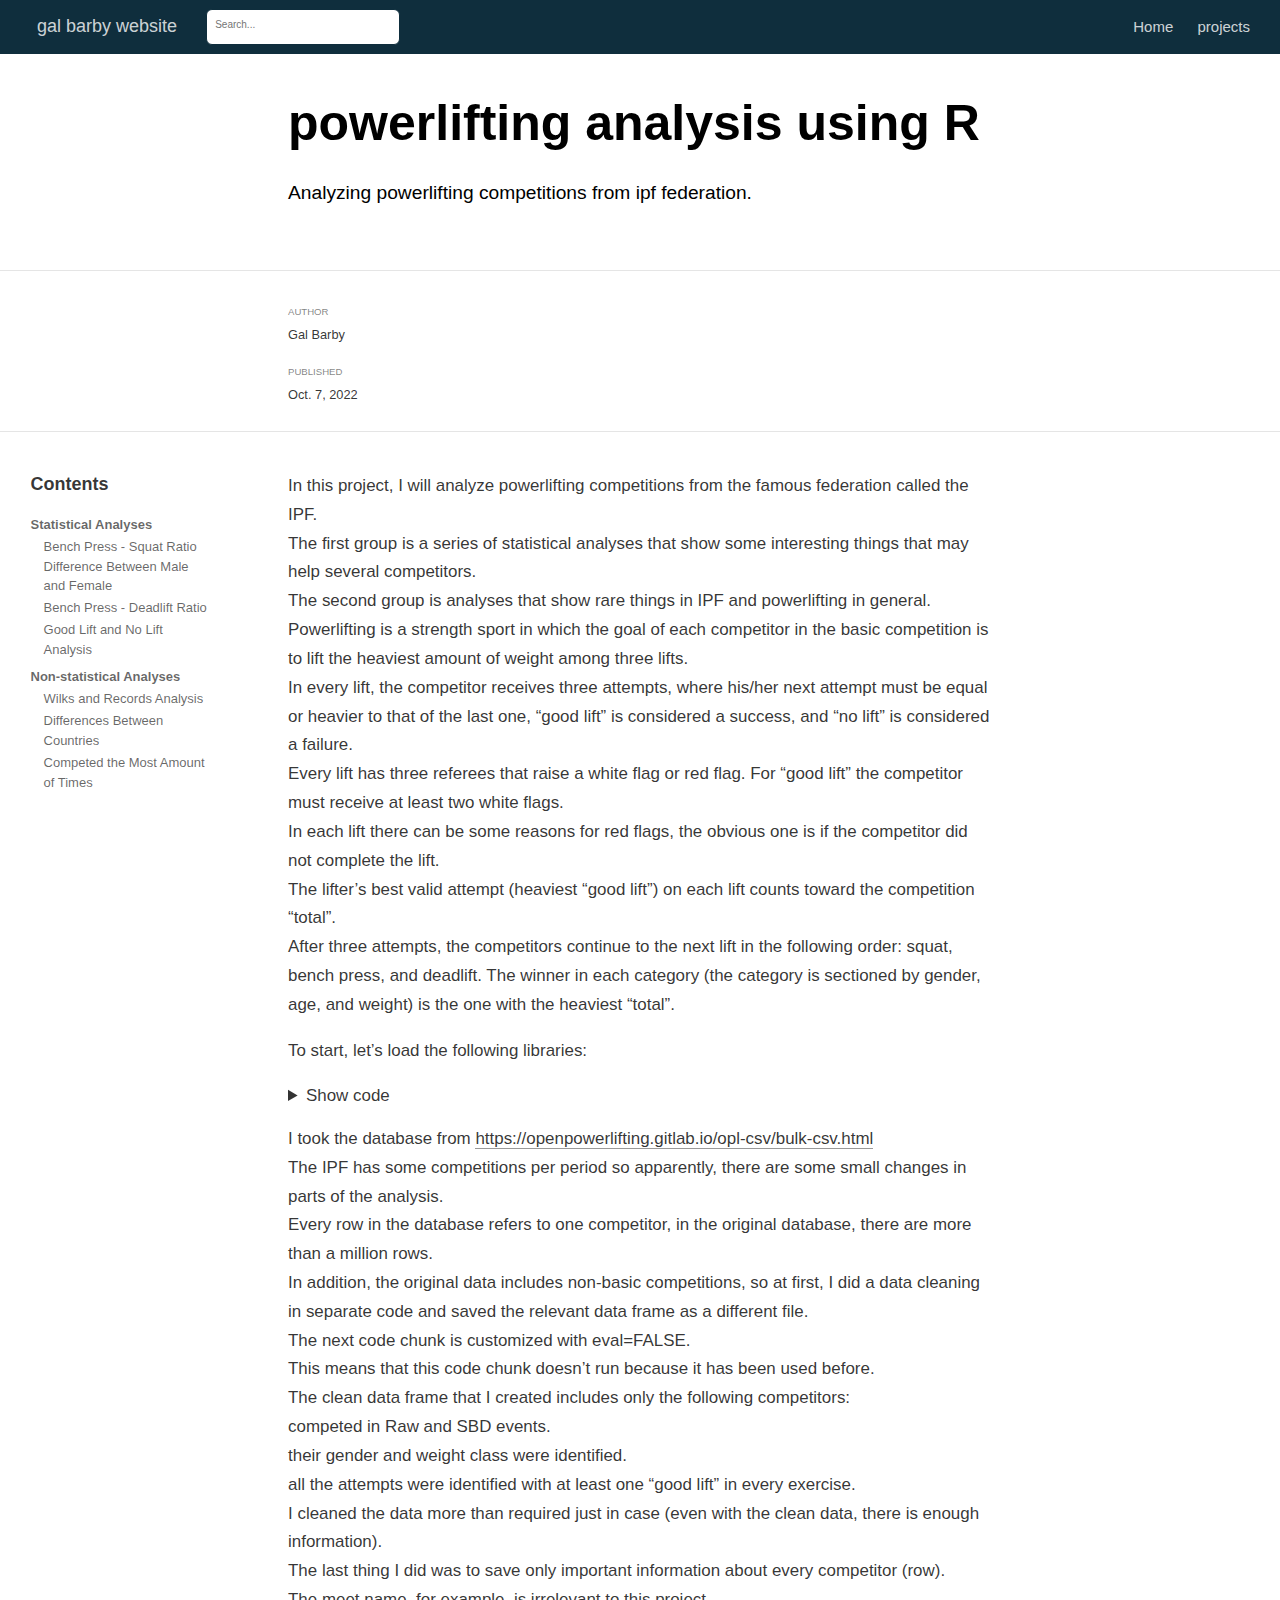
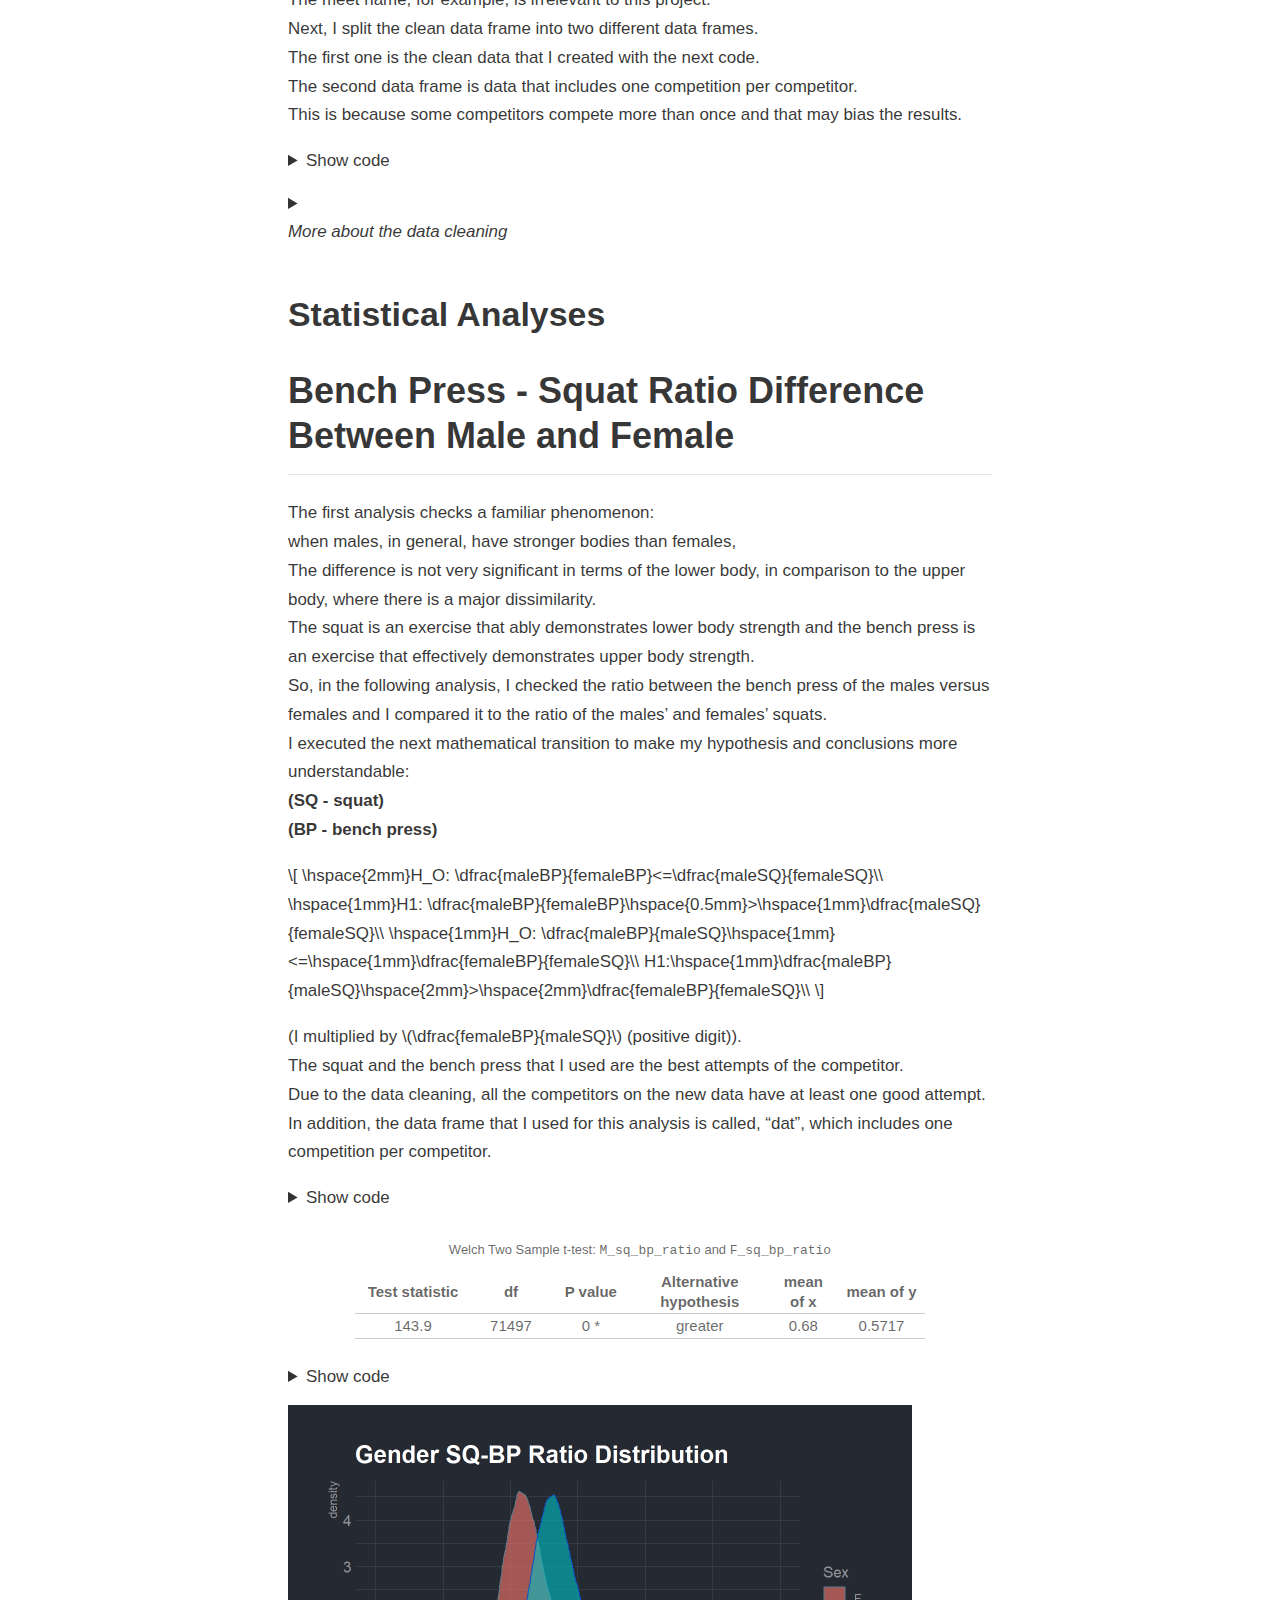
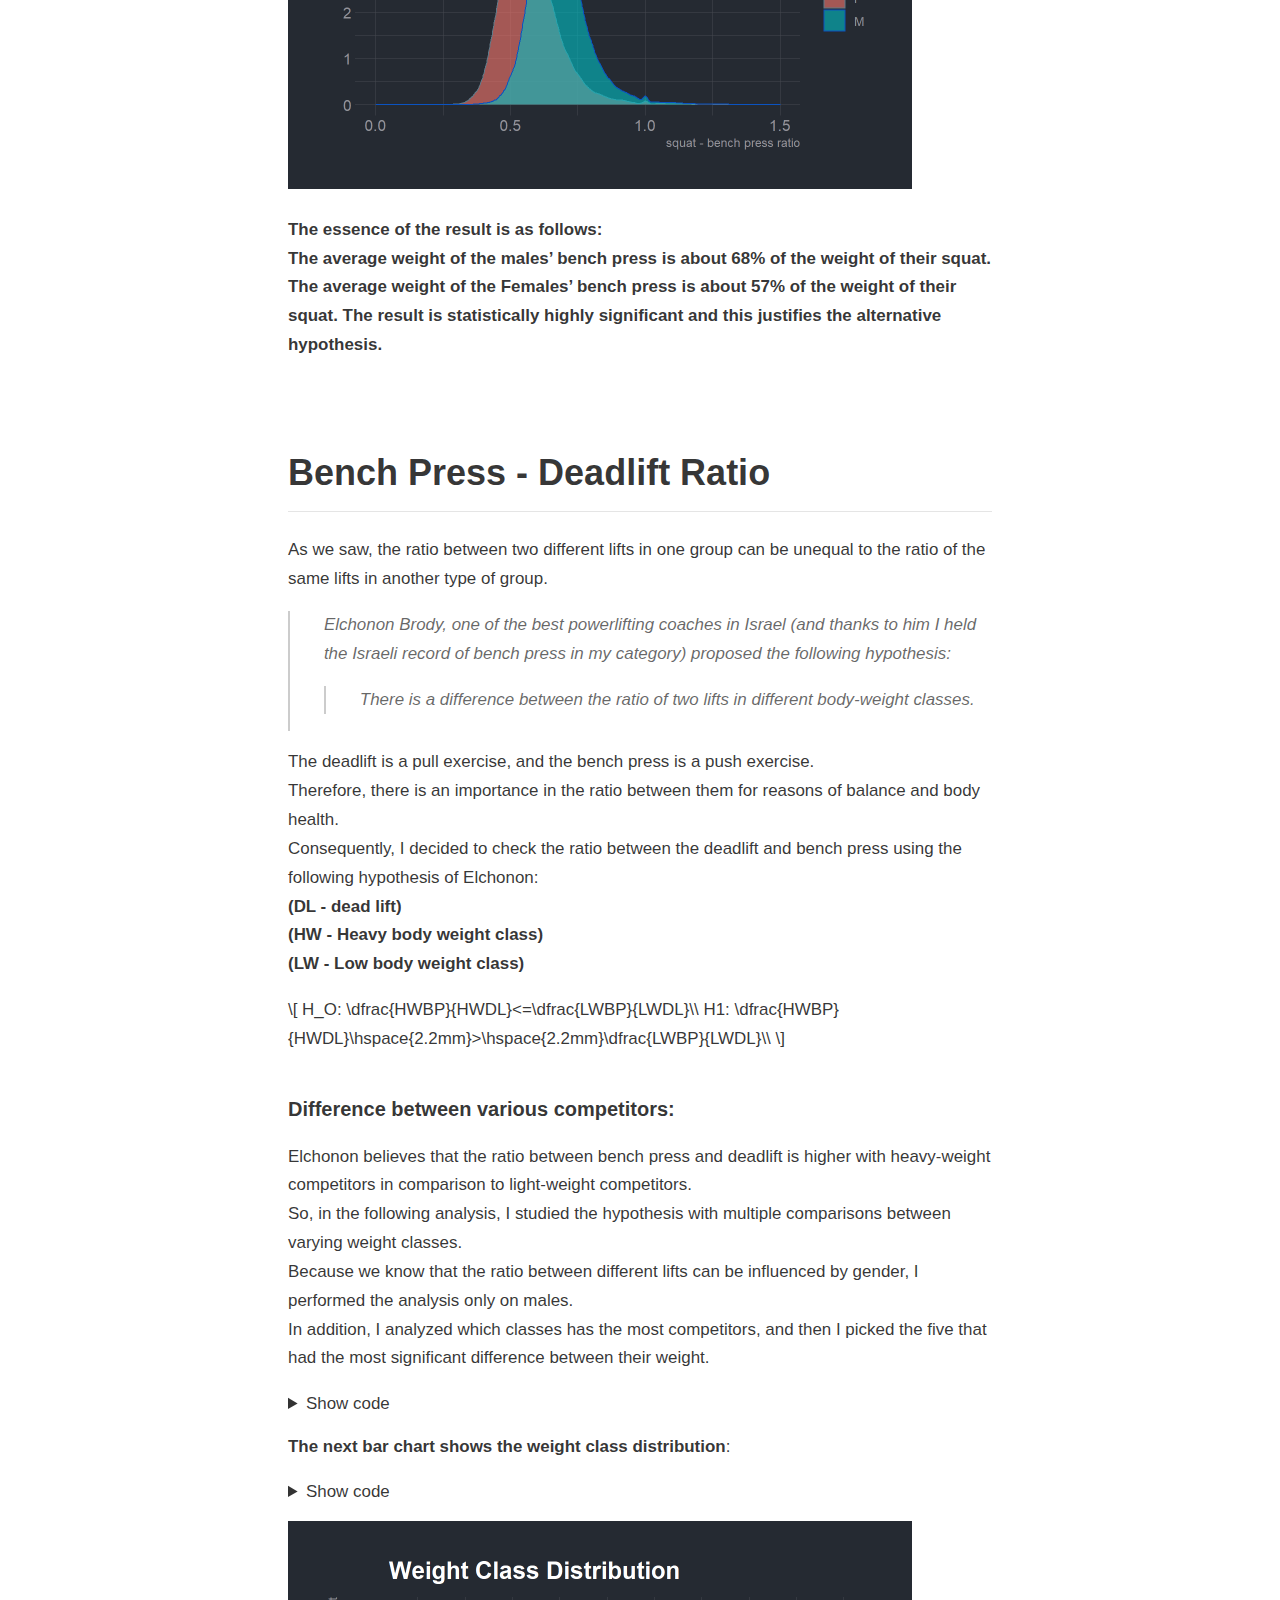
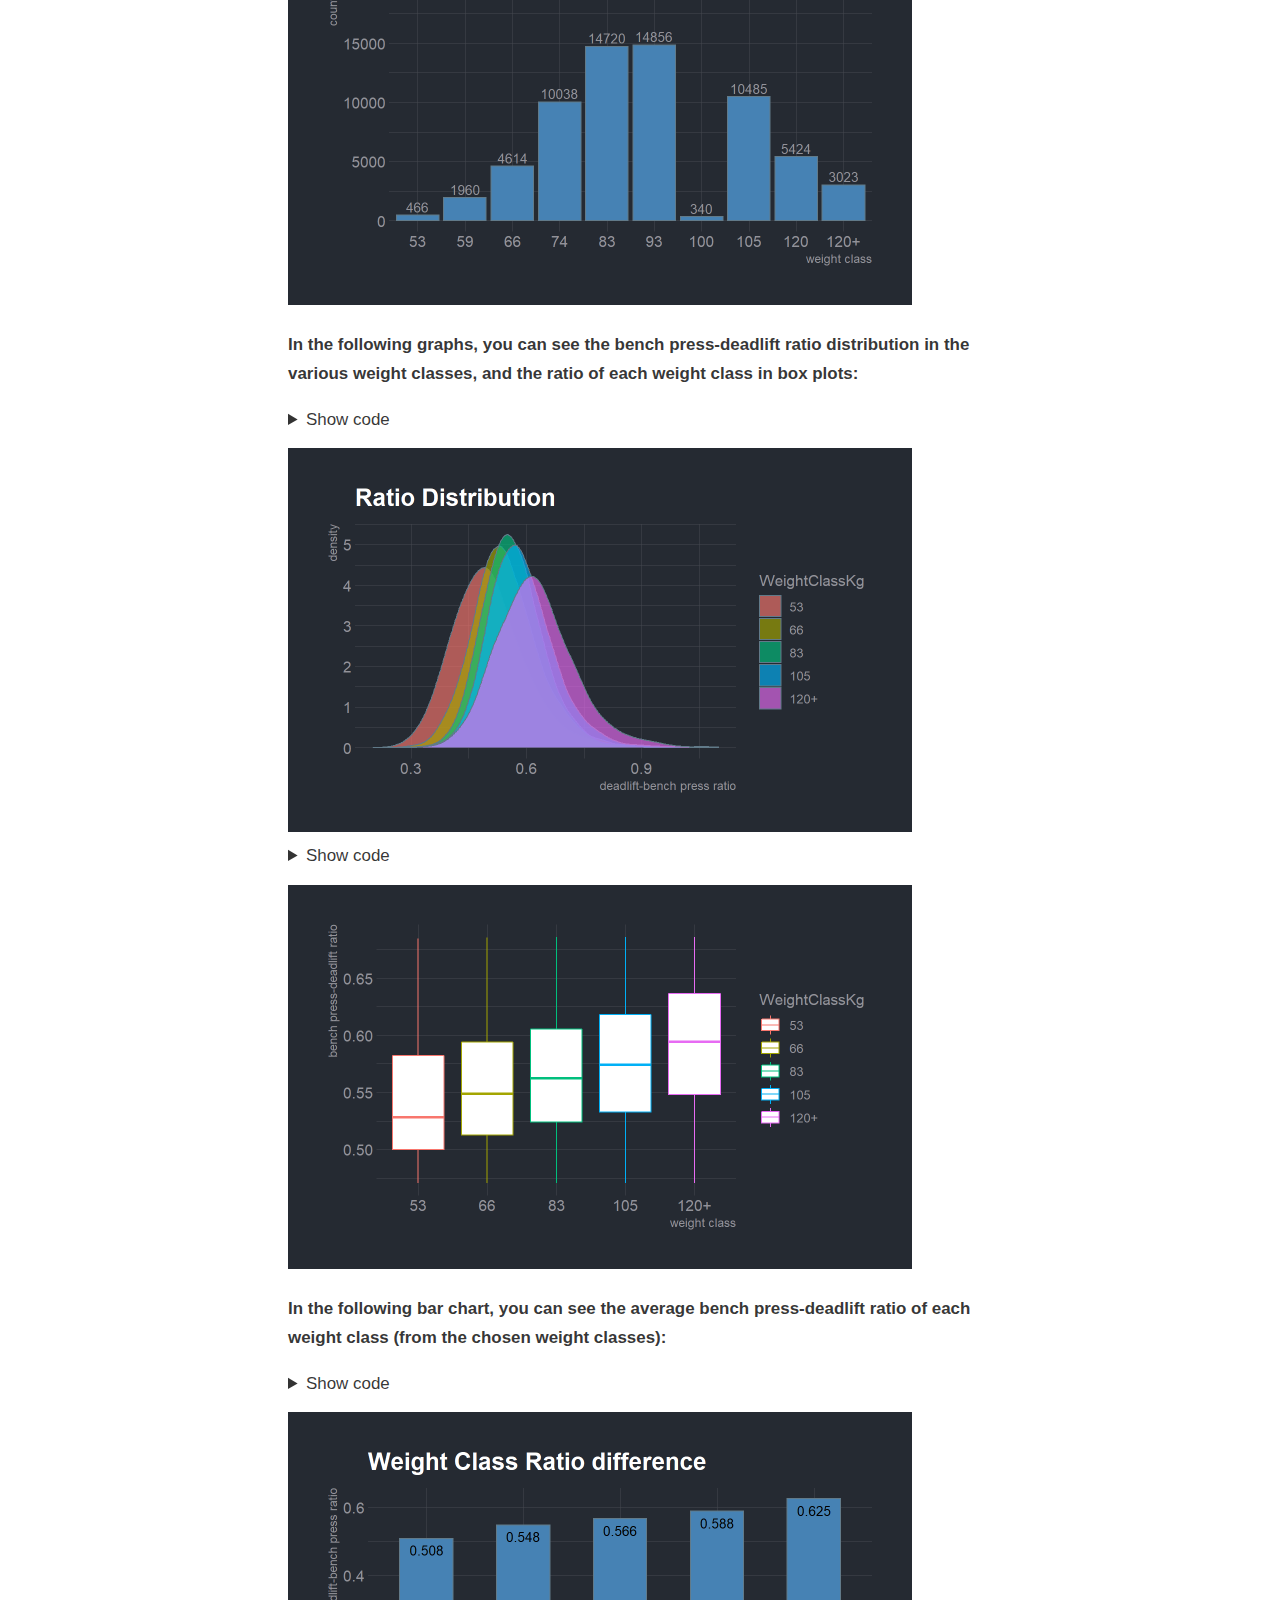
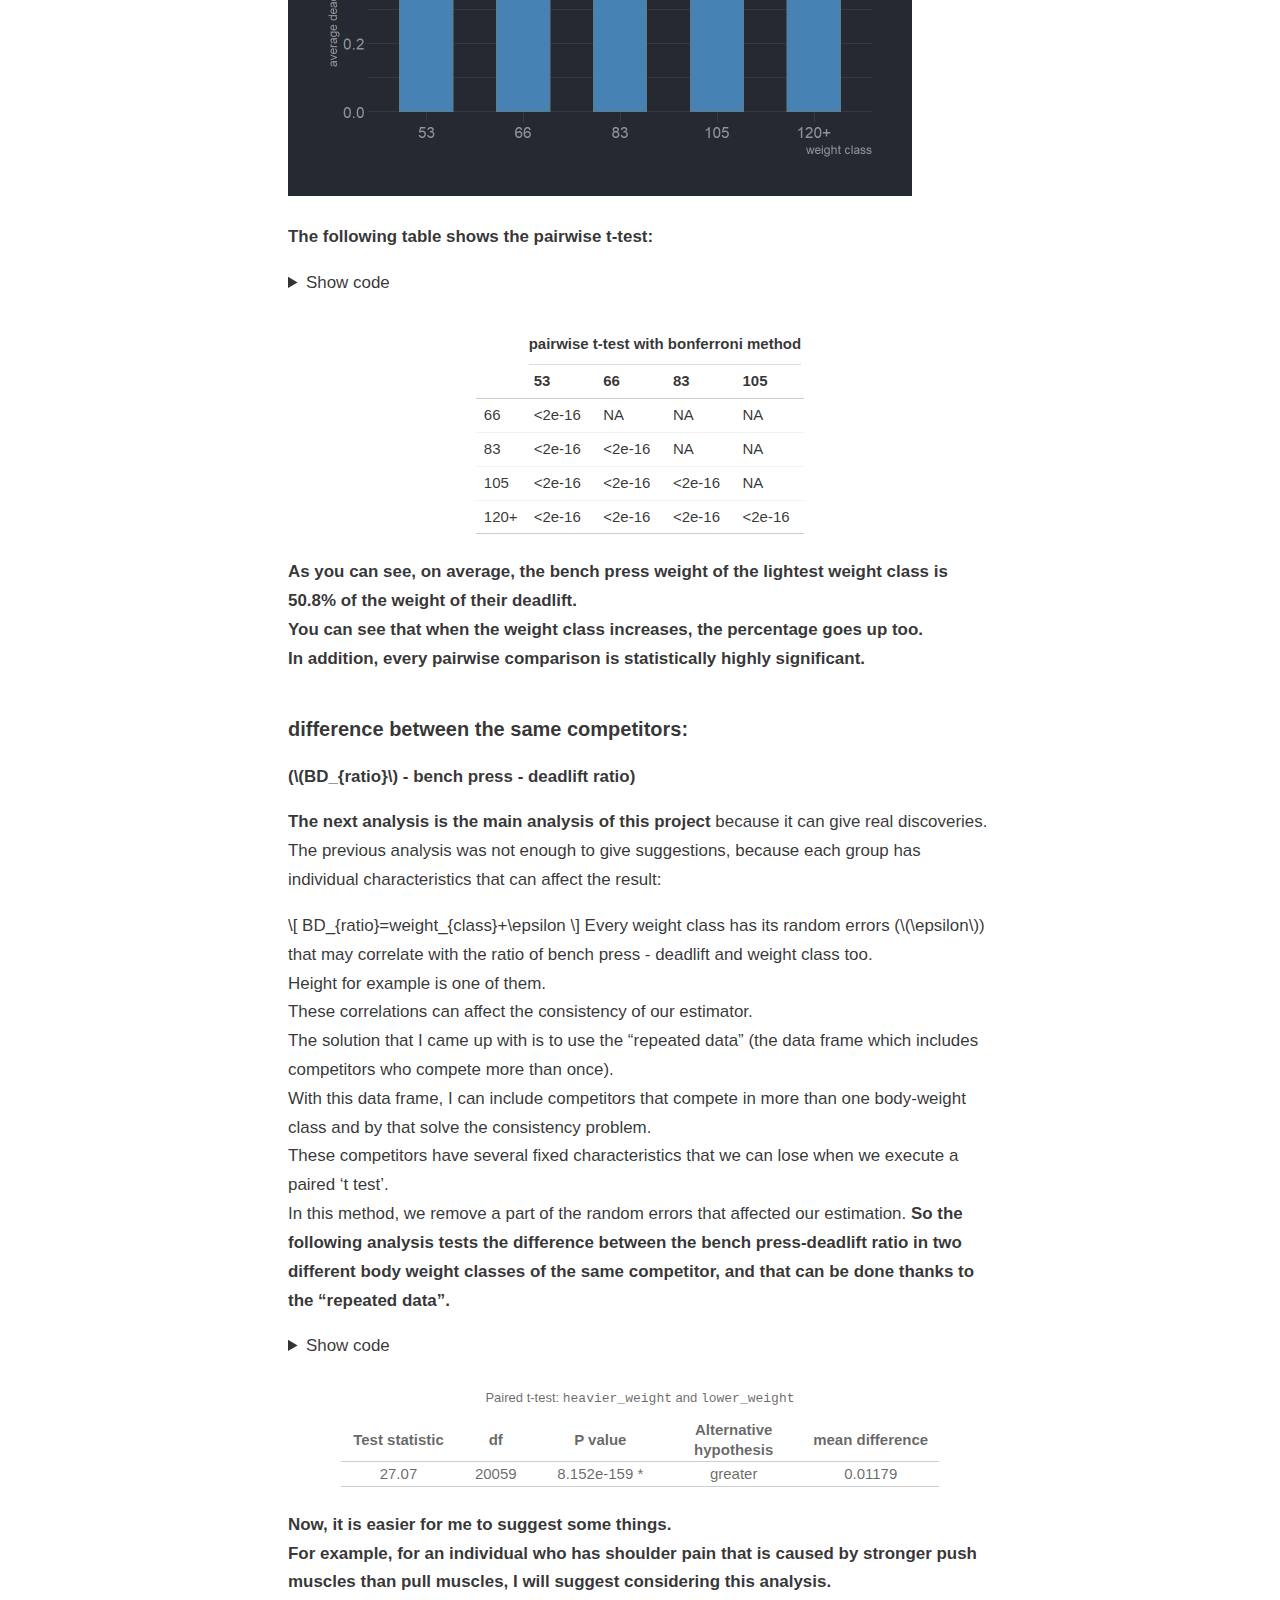
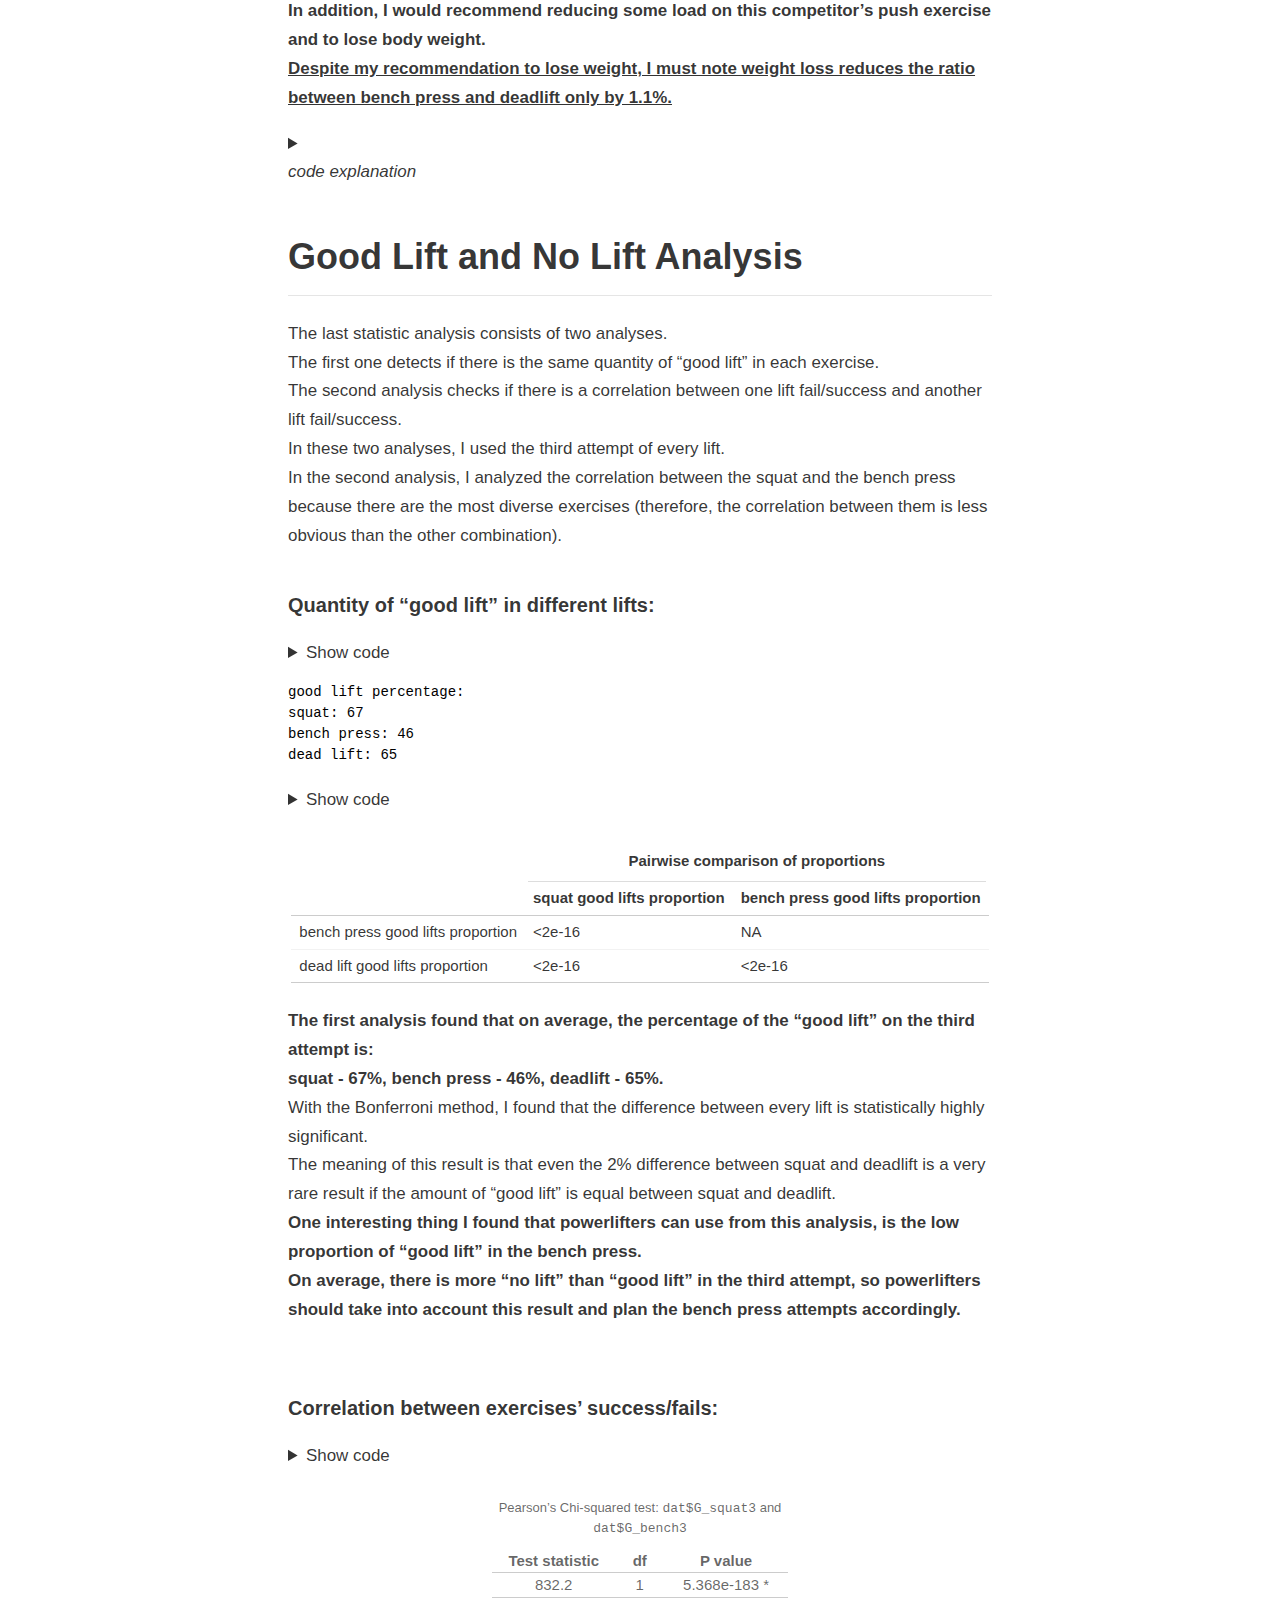
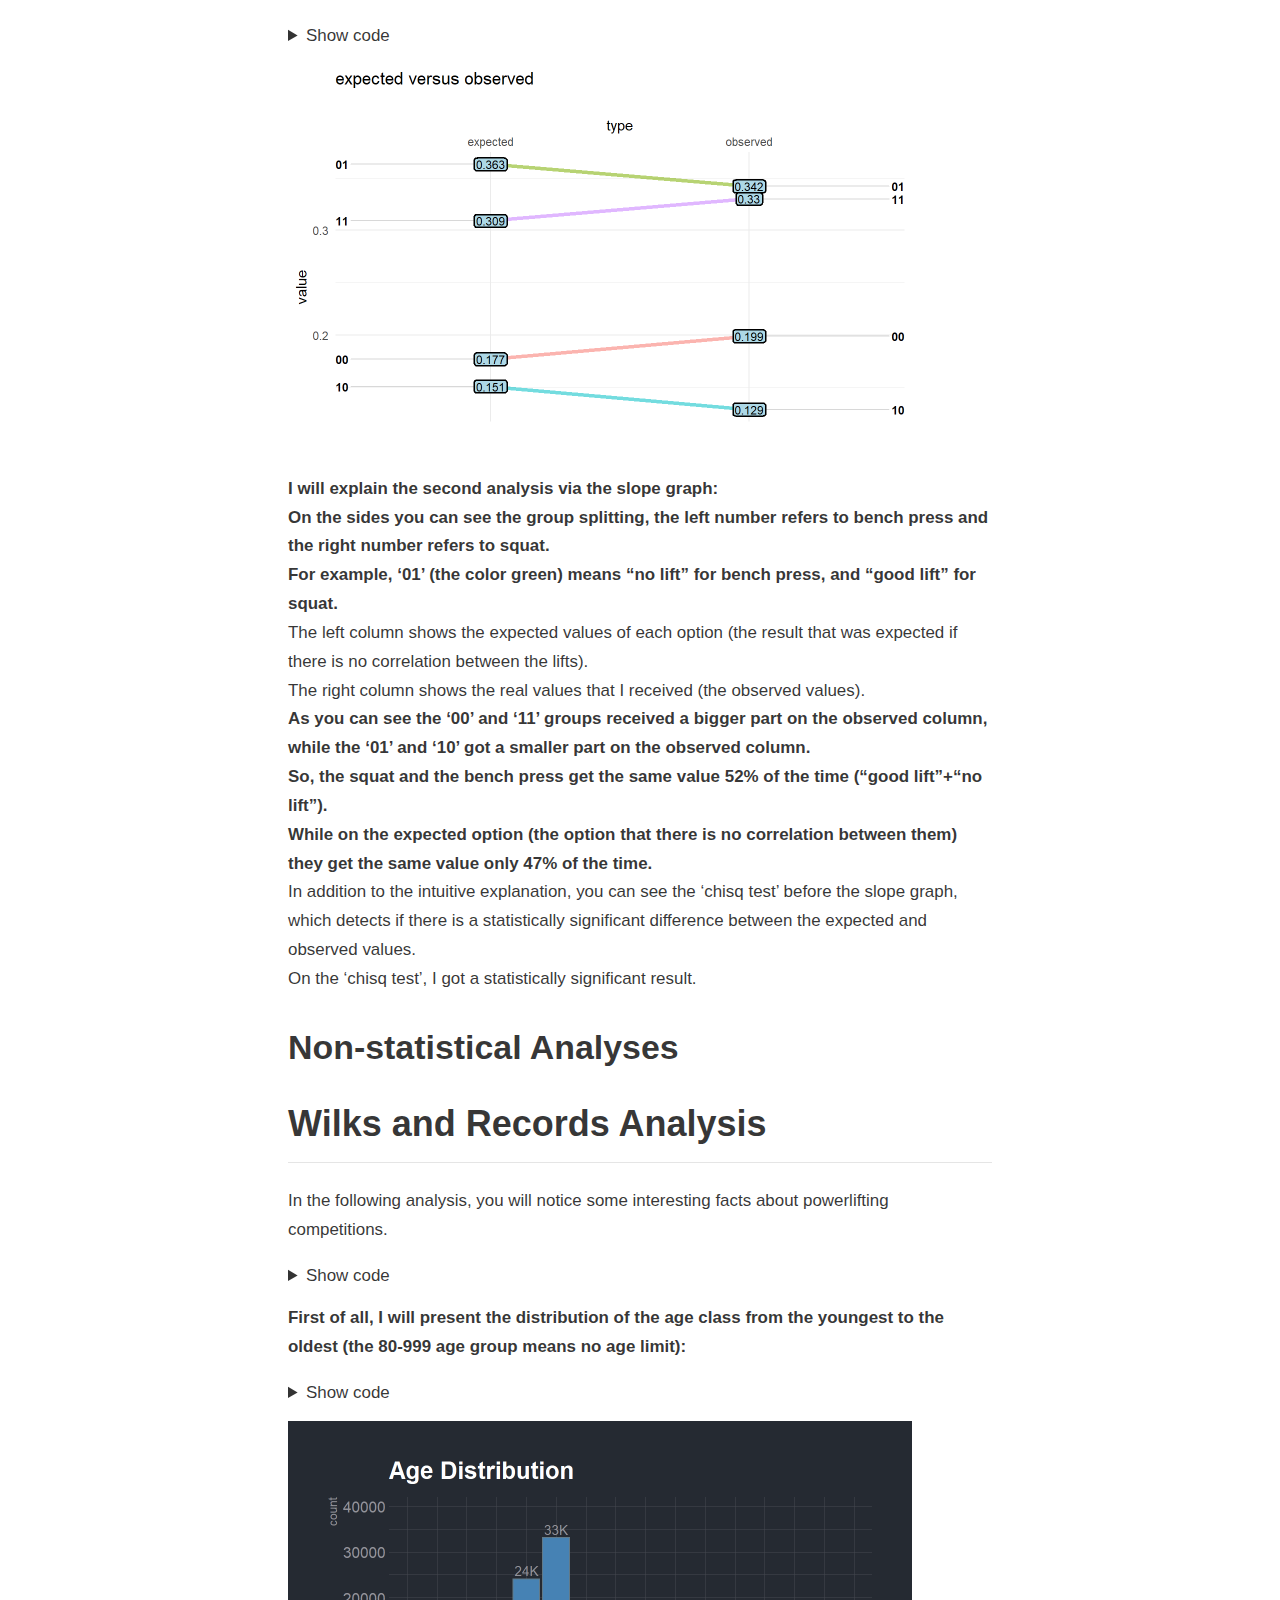
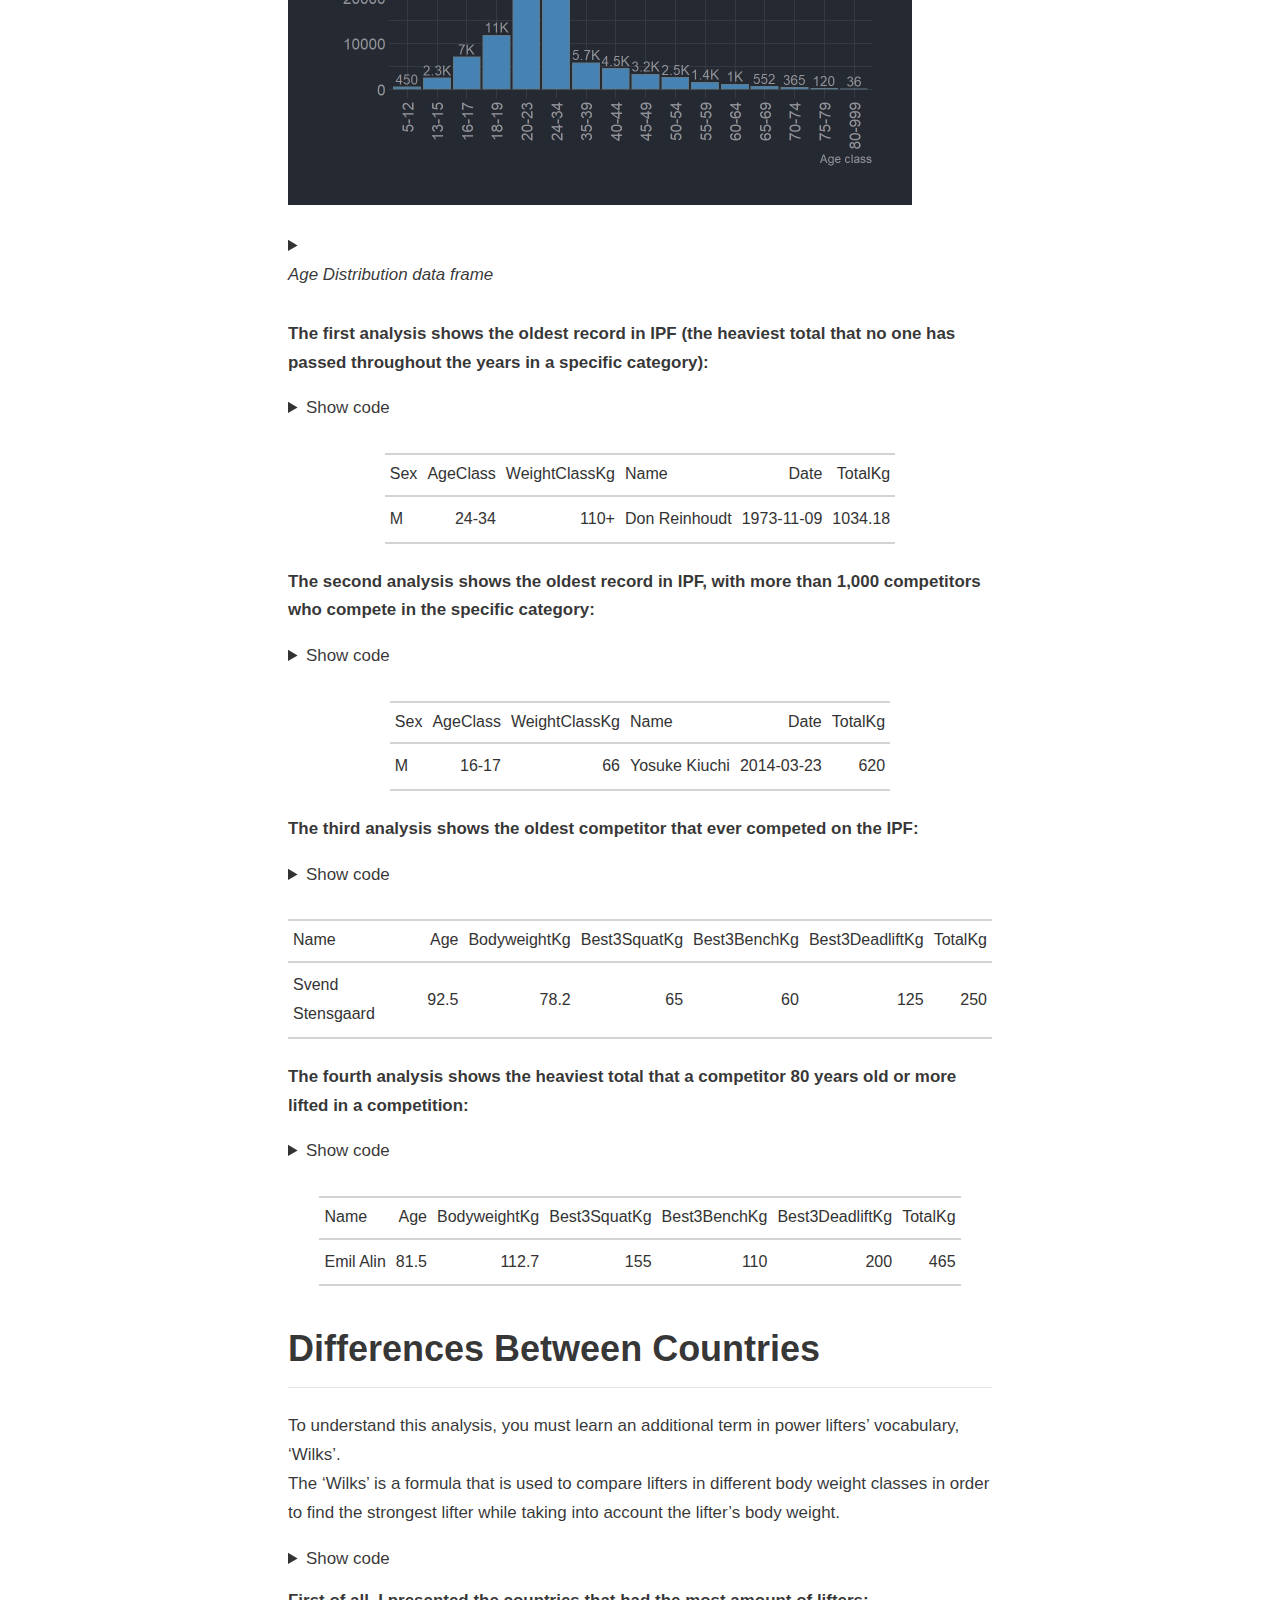
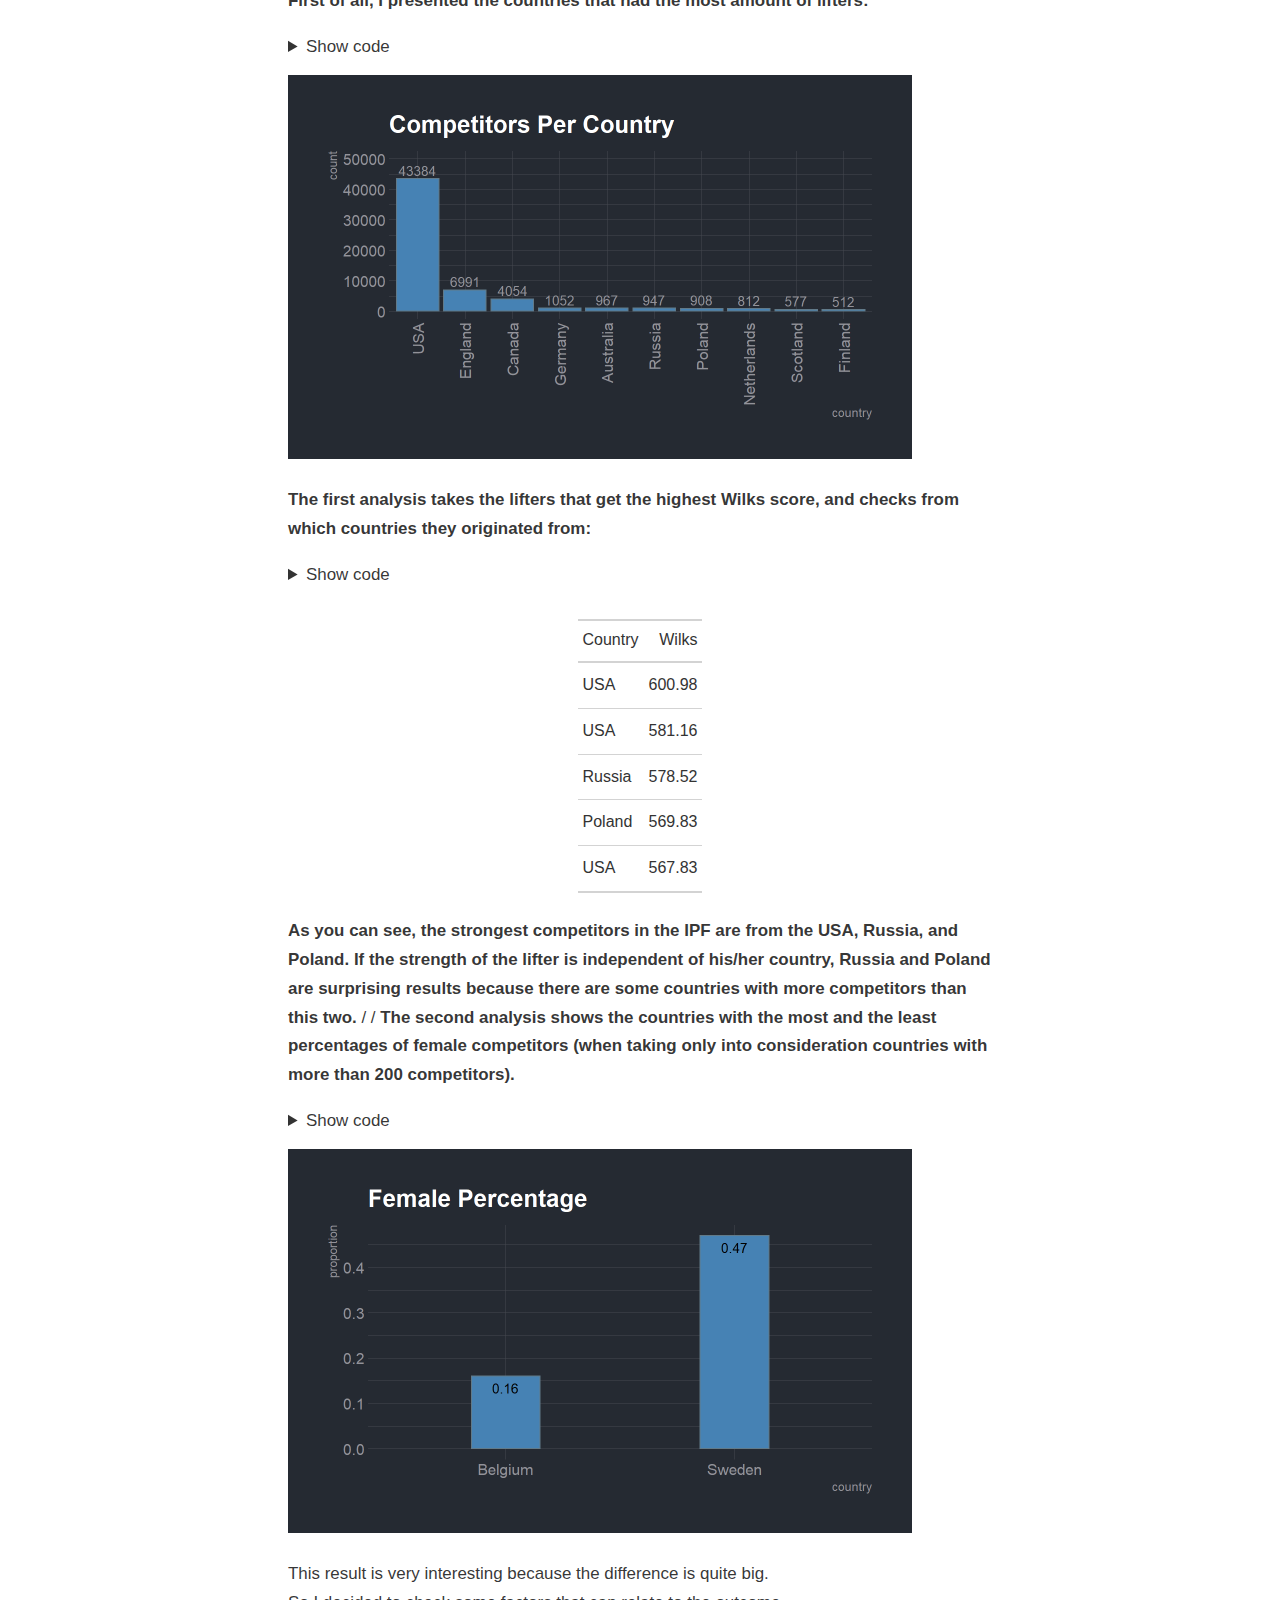
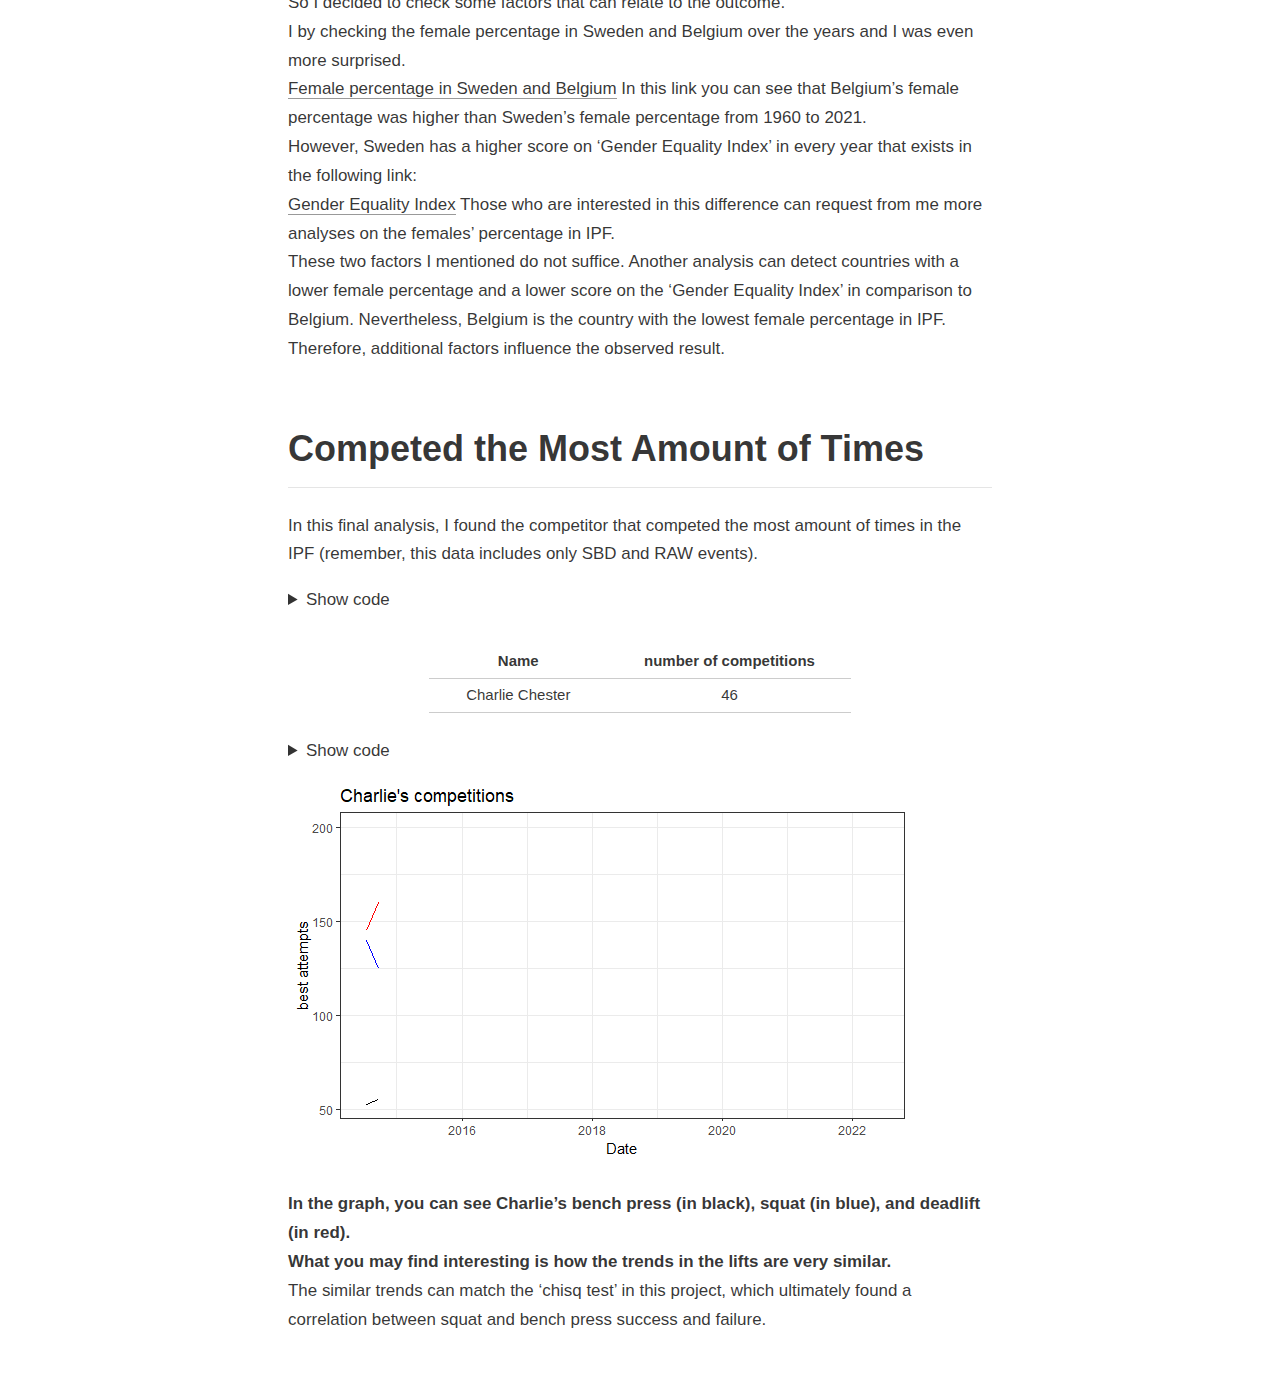
==== commit 90a60459: "Last change" ====
--- a/docs/posts/2022-10-08-powerlifting-analysis-using-r/index.html
+++ b/docs/posts/2022-10-08-powerlifting-analysis-using-r/index.html
@@ -3362,12 +3362,12 @@
 <span>  <span class='fu'><a href='https://gt.rstudio.com/reference/gt.html'>gt</a></span><span class='op'>(</span><span class='op'>)</span></span></code></pre>
 </div>
 </details>
-<div id="lqqttyovqt" style="overflow-x:auto;overflow-y:auto;width:auto;height:auto;">
+<div id="hhsywulpjs" style="overflow-x:auto;overflow-y:auto;width:auto;height:auto;">
 <style>html {
   font-family: -apple-system, BlinkMacSystemFont, 'Segoe UI', Roboto, Oxygen, Ubuntu, Cantarell, 'Helvetica Neue', 'Fira Sans', 'Droid Sans', Arial, sans-serif;
 }
 
-#lqqttyovqt .gt_table {
+#hhsywulpjs .gt_table {
   display: table;
   border-collapse: collapse;
   margin-left: auto;
@@ -3392,7 +3392,7 @@
   border-left-color: #D3D3D3;
 }
 
-#lqqttyovqt .gt_heading {
+#hhsywulpjs .gt_heading {
   background-color: #FFFFFF;
   text-align: center;
   border-bottom-color: #FFFFFF;
@@ -3404,7 +3404,7 @@
   border-right-color: #D3D3D3;
 }
 
-#lqqttyovqt .gt_title {
+#hhsywulpjs .gt_title {
   color: #333333;
   font-size: 125%;
   font-weight: initial;
@@ -3416,7 +3416,7 @@
   border-bottom-width: 0;
 }
 
-#lqqttyovqt .gt_subtitle {
+#hhsywulpjs .gt_subtitle {
   color: #333333;
   font-size: 85%;
   font-weight: initial;
@@ -3428,13 +3428,13 @@
   border-top-width: 0;
 }
 
-#lqqttyovqt .gt_bottom_border {
+#hhsywulpjs .gt_bottom_border {
   border-bottom-style: solid;
   border-bottom-width: 2px;
   border-bottom-color: #D3D3D3;
 }
 
-#lqqttyovqt .gt_col_headings {
+#hhsywulpjs .gt_col_headings {
   border-top-style: solid;
   border-top-width: 2px;
   border-top-color: #D3D3D3;
@@ -3449,7 +3449,7 @@
   border-right-color: #D3D3D3;
 }
 
-#lqqttyovqt .gt_col_heading {
+#hhsywulpjs .gt_col_heading {
   color: #333333;
   background-color: #FFFFFF;
   font-size: 100%;
@@ -3469,7 +3469,7 @@
   overflow-x: hidden;
 }
 
-#lqqttyovqt .gt_column_spanner_outer {
+#hhsywulpjs .gt_column_spanner_outer {
   color: #333333;
   background-color: #FFFFFF;
   font-size: 100%;
@@ -3481,15 +3481,15 @@
   padding-right: 4px;
 }
 
-#lqqttyovqt .gt_column_spanner_outer:first-child {
+#hhsywulpjs .gt_column_spanner_outer:first-child {
   padding-left: 0;
 }
 
-#lqqttyovqt .gt_column_spanner_outer:last-child {
+#hhsywulpjs .gt_column_spanner_outer:last-child {
   padding-right: 0;
 }
 
-#lqqttyovqt .gt_column_spanner {
+#hhsywulpjs .gt_column_spanner {
   border-bottom-style: solid;
   border-bottom-width: 2px;
   border-bottom-color: #D3D3D3;
@@ -3501,7 +3501,7 @@
   width: 100%;
 }
 
-#lqqttyovqt .gt_group_heading {
+#hhsywulpjs .gt_group_heading {
   padding-top: 8px;
   padding-bottom: 8px;
   padding-left: 5px;
@@ -3526,7 +3526,7 @@
   vertical-align: middle;
 }
 
-#lqqttyovqt .gt_empty_group_heading {
+#hhsywulpjs .gt_empty_group_heading {
   padding: 0.5px;
   color: #333333;
   background-color: #FFFFFF;
@@ -3541,15 +3541,15 @@
   vertical-align: middle;
 }
 
-#lqqttyovqt .gt_from_md > :first-child {
+#hhsywulpjs .gt_from_md > :first-child {
   margin-top: 0;
 }
 
-#lqqttyovqt .gt_from_md > :last-child {
+#hhsywulpjs .gt_from_md > :last-child {
   margin-bottom: 0;
 }
 
-#lqqttyovqt .gt_row {
+#hhsywulpjs .gt_row {
   padding-top: 8px;
   padding-bottom: 8px;
   padding-left: 5px;
@@ -3568,7 +3568,7 @@
   overflow-x: hidden;
 }
 
-#lqqttyovqt .gt_stub {
+#hhsywulpjs .gt_stub {
   color: #333333;
   background-color: #FFFFFF;
   font-size: 100%;
@@ -3581,7 +3581,7 @@
   padding-right: 5px;
 }
 
-#lqqttyovqt .gt_stub_row_group {
+#hhsywulpjs .gt_stub_row_group {
   color: #333333;
   background-color: #FFFFFF;
   font-size: 100%;
@@ -3595,11 +3595,11 @@
   vertical-align: top;
 }
 
-#lqqttyovqt .gt_row_group_first td {
+#hhsywulpjs .gt_row_group_first td {
   border-top-width: 2px;
 }
 
-#lqqttyovqt .gt_summary_row {
+#hhsywulpjs .gt_summary_row {
   color: #333333;
   background-color: #FFFFFF;
   text-transform: inherit;
@@ -3609,16 +3609,16 @@
   padding-right: 5px;
 }
 
-#lqqttyovqt .gt_first_summary_row {
+#hhsywulpjs .gt_first_summary_row {
   border-top-style: solid;
   border-top-color: #D3D3D3;
 }
 
-#lqqttyovqt .gt_first_summary_row.thick {
+#hhsywulpjs .gt_first_summary_row.thick {
   border-top-width: 2px;
 }
 
-#lqqttyovqt .gt_last_summary_row {
+#hhsywulpjs .gt_last_summary_row {
   padding-top: 8px;
   padding-bottom: 8px;
   padding-left: 5px;
@@ -3628,7 +3628,7 @@
   border-bottom-color: #D3D3D3;
 }
 
-#lqqttyovqt .gt_grand_summary_row {
+#hhsywulpjs .gt_grand_summary_row {
   color: #333333;
   background-color: #FFFFFF;
   text-transform: inherit;
@@ -3638,7 +3638,7 @@
   padding-right: 5px;
 }
 
-#lqqttyovqt .gt_first_grand_summary_row {
+#hhsywulpjs .gt_first_grand_summary_row {
   padding-top: 8px;
   padding-bottom: 8px;
   padding-left: 5px;
@@ -3648,11 +3648,11 @@
   border-top-color: #D3D3D3;
 }
 
-#lqqttyovqt .gt_striped {
+#hhsywulpjs .gt_striped {
   background-color: rgba(128, 128, 128, 0.05);
 }
 
-#lqqttyovqt .gt_table_body {
+#hhsywulpjs .gt_table_body {
   border-top-style: solid;
   border-top-width: 2px;
   border-top-color: #D3D3D3;
@@ -3661,7 +3661,7 @@
   border-bottom-color: #D3D3D3;
 }
 
-#lqqttyovqt .gt_footnotes {
+#hhsywulpjs .gt_footnotes {
   color: #333333;
   background-color: #FFFFFF;
   border-bottom-style: none;
@@ -3675,7 +3675,7 @@
   border-right-color: #D3D3D3;
 }
 
-#lqqttyovqt .gt_footnote {
+#hhsywulpjs .gt_footnote {
   margin: 0px;
   font-size: 90%;
   padding-left: 4px;
@@ -3684,7 +3684,7 @@
   padding-right: 5px;
 }
 
-#lqqttyovqt .gt_sourcenotes {
+#hhsywulpjs .gt_sourcenotes {
   color: #333333;
   background-color: #FFFFFF;
   border-bottom-style: none;
@@ -3698,7 +3698,7 @@
   border-right-color: #D3D3D3;
 }
 
-#lqqttyovqt .gt_sourcenote {
+#hhsywulpjs .gt_sourcenote {
   font-size: 90%;
   padding-top: 4px;
   padding-bottom: 4px;
@@ -3706,64 +3706,64 @@
   padding-right: 5px;
 }
 
-#lqqttyovqt .gt_left {
+#hhsywulpjs .gt_left {
   text-align: left;
 }
 
-#lqqttyovqt .gt_center {
+#hhsywulpjs .gt_center {
   text-align: center;
 }
 
-#lqqttyovqt .gt_right {
+#hhsywulpjs .gt_right {
   text-align: right;
   font-variant-numeric: tabular-nums;
 }
 
-#lqqttyovqt .gt_font_normal {
+#hhsywulpjs .gt_font_normal {
   font-weight: normal;
 }
 
-#lqqttyovqt .gt_font_bold {
+#hhsywulpjs .gt_font_bold {
   font-weight: bold;
 }
 
-#lqqttyovqt .gt_font_italic {
+#hhsywulpjs .gt_font_italic {
   font-style: italic;
 }
 
-#lqqttyovqt .gt_super {
+#hhsywulpjs .gt_super {
   font-size: 65%;
 }
 
-#lqqttyovqt .gt_footnote_marks {
+#hhsywulpjs .gt_footnote_marks {
   font-style: italic;
   font-weight: normal;
   font-size: 75%;
   vertical-align: 0.4em;
 }
 
-#lqqttyovqt .gt_asterisk {
+#hhsywulpjs .gt_asterisk {
   font-size: 100%;
   vertical-align: 0;
 }
 
-#lqqttyovqt .gt_indent_1 {
+#hhsywulpjs .gt_indent_1 {
   text-indent: 5px;
 }
 
-#lqqttyovqt .gt_indent_2 {
+#hhsywulpjs .gt_indent_2 {
   text-indent: 10px;
 }
 
-#lqqttyovqt .gt_indent_3 {
+#hhsywulpjs .gt_indent_3 {
   text-indent: 15px;
 }
 
-#lqqttyovqt .gt_indent_4 {
+#hhsywulpjs .gt_indent_4 {
   text-indent: 20px;
 }
 
-#lqqttyovqt .gt_indent_5 {
+#hhsywulpjs .gt_indent_5 {
   text-indent: 25px;
 }
 </style>
@@ -3806,12 +3806,12 @@
 <span>  <span class='fu'><a href='https://gt.rstudio.com/reference/gt.html'>gt</a></span><span class='op'>(</span><span class='op'>)</span></span></code></pre>
 </div>
 </details>
-<div id="qgvcukssea" style="overflow-x:auto;overflow-y:auto;width:auto;height:auto;">
+<div id="fzmenflleo" style="overflow-x:auto;overflow-y:auto;width:auto;height:auto;">
 <style>html {
   font-family: -apple-system, BlinkMacSystemFont, 'Segoe UI', Roboto, Oxygen, Ubuntu, Cantarell, 'Helvetica Neue', 'Fira Sans', 'Droid Sans', Arial, sans-serif;
 }
 
-#qgvcukssea .gt_table {
+#fzmenflleo .gt_table {
   display: table;
   border-collapse: collapse;
   margin-left: auto;
@@ -3836,7 +3836,7 @@
   border-left-color: #D3D3D3;
 }
 
-#qgvcukssea .gt_heading {
+#fzmenflleo .gt_heading {
   background-color: #FFFFFF;
   text-align: center;
   border-bottom-color: #FFFFFF;
@@ -3848,7 +3848,7 @@
   border-right-color: #D3D3D3;
 }
 
-#qgvcukssea .gt_title {
+#fzmenflleo .gt_title {
   color: #333333;
   font-size: 125%;
   font-weight: initial;
@@ -3860,7 +3860,7 @@
   border-bottom-width: 0;
 }
 
-#qgvcukssea .gt_subtitle {
+#fzmenflleo .gt_subtitle {
   color: #333333;
   font-size: 85%;
   font-weight: initial;
@@ -3872,13 +3872,13 @@
   border-top-width: 0;
 }
 
-#qgvcukssea .gt_bottom_border {
+#fzmenflleo .gt_bottom_border {
   border-bottom-style: solid;
   border-bottom-width: 2px;
   border-bottom-color: #D3D3D3;
 }
 
-#qgvcukssea .gt_col_headings {
+#fzmenflleo .gt_col_headings {
   border-top-style: solid;
   border-top-width: 2px;
   border-top-color: #D3D3D3;
@@ -3893,7 +3893,7 @@
   border-right-color: #D3D3D3;
 }
 
-#qgvcukssea .gt_col_heading {
+#fzmenflleo .gt_col_heading {
   color: #333333;
   background-color: #FFFFFF;
   font-size: 100%;
@@ -3913,7 +3913,7 @@
   overflow-x: hidden;
 }
 
-#qgvcukssea .gt_column_spanner_outer {
+#fzmenflleo .gt_column_spanner_outer {
   color: #333333;
   background-color: #FFFFFF;
   font-size: 100%;
@@ -3925,15 +3925,15 @@
   padding-right: 4px;
 }
 
-#qgvcukssea .gt_column_spanner_outer:first-child {
+#fzmenflleo .gt_column_spanner_outer:first-child {
   padding-left: 0;
 }
 
-#qgvcukssea .gt_column_spanner_outer:last-child {
+#fzmenflleo .gt_column_spanner_outer:last-child {
   padding-right: 0;
 }
 
-#qgvcukssea .gt_column_spanner {
+#fzmenflleo .gt_column_spanner {
   border-bottom-style: solid;
   border-bottom-width: 2px;
   border-bottom-color: #D3D3D3;
@@ -3945,7 +3945,7 @@
   width: 100%;
 }
 
-#qgvcukssea .gt_group_heading {
+#fzmenflleo .gt_group_heading {
   padding-top: 8px;
   padding-bottom: 8px;
   padding-left: 5px;
@@ -3970,7 +3970,7 @@
   vertical-align: middle;
 }
 
-#qgvcukssea .gt_empty_group_heading {
+#fzmenflleo .gt_empty_group_heading {
   padding: 0.5px;
   color: #333333;
   background-color: #FFFFFF;
@@ -3985,15 +3985,15 @@
   vertical-align: middle;
 }
 
-#qgvcukssea .gt_from_md > :first-child {
+#fzmenflleo .gt_from_md > :first-child {
   margin-top: 0;
 }
 
-#qgvcukssea .gt_from_md > :last-child {
+#fzmenflleo .gt_from_md > :last-child {
   margin-bottom: 0;
 }
 
-#qgvcukssea .gt_row {
+#fzmenflleo .gt_row {
   padding-top: 8px;
   padding-bottom: 8px;
   padding-left: 5px;
@@ -4012,7 +4012,7 @@
   overflow-x: hidden;
 }
 
-#qgvcukssea .gt_stub {
+#fzmenflleo .gt_stub {
   color: #333333;
   background-color: #FFFFFF;
   font-size: 100%;
@@ -4025,7 +4025,7 @@
   padding-right: 5px;
 }
 
-#qgvcukssea .gt_stub_row_group {
+#fzmenflleo .gt_stub_row_group {
   color: #333333;
   background-color: #FFFFFF;
   font-size: 100%;
@@ -4039,11 +4039,11 @@
   vertical-align: top;
 }
 
-#qgvcukssea .gt_row_group_first td {
+#fzmenflleo .gt_row_group_first td {
   border-top-width: 2px;
 }
 
-#qgvcukssea .gt_summary_row {
+#fzmenflleo .gt_summary_row {
   color: #333333;
   background-color: #FFFFFF;
   text-transform: inherit;
@@ -4053,16 +4053,16 @@
   padding-right: 5px;
 }
 
-#qgvcukssea .gt_first_summary_row {
+#fzmenflleo .gt_first_summary_row {
   border-top-style: solid;
   border-top-color: #D3D3D3;
 }
 
-#qgvcukssea .gt_first_summary_row.thick {
+#fzmenflleo .gt_first_summary_row.thick {
   border-top-width: 2px;
 }
 
-#qgvcukssea .gt_last_summary_row {
+#fzmenflleo .gt_last_summary_row {
   padding-top: 8px;
   padding-bottom: 8px;
   padding-left: 5px;
@@ -4072,7 +4072,7 @@
   border-bottom-color: #D3D3D3;
 }
 
-#qgvcukssea .gt_grand_summary_row {
+#fzmenflleo .gt_grand_summary_row {
   color: #333333;
   background-color: #FFFFFF;
   text-transform: inherit;
@@ -4082,7 +4082,7 @@
   padding-right: 5px;
 }
 
-#qgvcukssea .gt_first_grand_summary_row {
+#fzmenflleo .gt_first_grand_summary_row {
   padding-top: 8px;
   padding-bottom: 8px;
   padding-left: 5px;
@@ -4092,11 +4092,11 @@
   border-top-color: #D3D3D3;
 }
 
-#qgvcukssea .gt_striped {
+#fzmenflleo .gt_striped {
   background-color: rgba(128, 128, 128, 0.05);
 }
 
-#qgvcukssea .gt_table_body {
+#fzmenflleo .gt_table_body {
   border-top-style: solid;
   border-top-width: 2px;
   border-top-color: #D3D3D3;
@@ -4105,7 +4105,7 @@
   border-bottom-color: #D3D3D3;
 }
 
-#qgvcukssea .gt_footnotes {
+#fzmenflleo .gt_footnotes {
   color: #333333;
   background-color: #FFFFFF;
   border-bottom-style: none;
@@ -4119,7 +4119,7 @@
   border-right-color: #D3D3D3;
 }
 
-#qgvcukssea .gt_footnote {
+#fzmenflleo .gt_footnote {
   margin: 0px;
   font-size: 90%;
   padding-left: 4px;
@@ -4128,7 +4128,7 @@
   padding-right: 5px;
 }
 
-#qgvcukssea .gt_sourcenotes {
+#fzmenflleo .gt_sourcenotes {
   color: #333333;
   background-color: #FFFFFF;
   border-bottom-style: none;
@@ -4142,7 +4142,7 @@
   border-right-color: #D3D3D3;
 }
 
-#qgvcukssea .gt_sourcenote {
+#fzmenflleo .gt_sourcenote {
   font-size: 90%;
   padding-top: 4px;
   padding-bottom: 4px;
@@ -4150,64 +4150,64 @@
   padding-right: 5px;
 }
 
-#qgvcukssea .gt_left {
+#fzmenflleo .gt_left {
   text-align: left;
 }
 
-#qgvcukssea .gt_center {
+#fzmenflleo .gt_center {
   text-align: center;
 }
 
-#qgvcukssea .gt_right {
+#fzmenflleo .gt_right {
   text-align: right;
   font-variant-numeric: tabular-nums;
 }
 
-#qgvcukssea .gt_font_normal {
+#fzmenflleo .gt_font_normal {
   font-weight: normal;
 }
 
-#qgvcukssea .gt_font_bold {
+#fzmenflleo .gt_font_bold {
   font-weight: bold;
 }
 
-#qgvcukssea .gt_font_italic {
+#fzmenflleo .gt_font_italic {
   font-style: italic;
 }
 
-#qgvcukssea .gt_super {
+#fzmenflleo .gt_super {
   font-size: 65%;
 }
 
-#qgvcukssea .gt_footnote_marks {
+#fzmenflleo .gt_footnote_marks {
   font-style: italic;
   font-weight: normal;
   font-size: 75%;
   vertical-align: 0.4em;
 }
 
-#qgvcukssea .gt_asterisk {
+#fzmenflleo .gt_asterisk {
   font-size: 100%;
   vertical-align: 0;
 }
 
-#qgvcukssea .gt_indent_1 {
+#fzmenflleo .gt_indent_1 {
   text-indent: 5px;
 }
 
-#qgvcukssea .gt_indent_2 {
+#fzmenflleo .gt_indent_2 {
   text-indent: 10px;
 }
 
-#qgvcukssea .gt_indent_3 {
+#fzmenflleo .gt_indent_3 {
   text-indent: 15px;
 }
 
-#qgvcukssea .gt_indent_4 {
+#fzmenflleo .gt_indent_4 {
   text-indent: 20px;
 }
 
-#qgvcukssea .gt_indent_5 {
+#fzmenflleo .gt_indent_5 {
   text-indent: 25px;
 }
 </style>
@@ -4247,12 +4247,12 @@
 <pre class="sourceCode r"><code class="sourceCode r"><span><span class='fu'><a href='https://gt.rstudio.com/reference/gt.html'>gt</a></span><span class='op'>(</span><span class='va'>oldest_competitor</span><span class='op'>)</span></span></code></pre>
 </div>
 </details>
-<div id="uygvgismiw" style="overflow-x:auto;overflow-y:auto;width:auto;height:auto;">
+<div id="xyexpajsgz" style="overflow-x:auto;overflow-y:auto;width:auto;height:auto;">
 <style>html {
   font-family: -apple-system, BlinkMacSystemFont, 'Segoe UI', Roboto, Oxygen, Ubuntu, Cantarell, 'Helvetica Neue', 'Fira Sans', 'Droid Sans', Arial, sans-serif;
 }
 
-#uygvgismiw .gt_table {
+#xyexpajsgz .gt_table {
   display: table;
   border-collapse: collapse;
   margin-left: auto;
@@ -4277,7 +4277,7 @@
   border-left-color: #D3D3D3;
 }
 
-#uygvgismiw .gt_heading {
+#xyexpajsgz .gt_heading {
   background-color: #FFFFFF;
   text-align: center;
   border-bottom-color: #FFFFFF;
@@ -4289,7 +4289,7 @@
   border-right-color: #D3D3D3;
 }
 
-#uygvgismiw .gt_title {
+#xyexpajsgz .gt_title {
   color: #333333;
   font-size: 125%;
   font-weight: initial;
@@ -4301,7 +4301,7 @@
   border-bottom-width: 0;
 }
 
-#uygvgismiw .gt_subtitle {
+#xyexpajsgz .gt_subtitle {
   color: #333333;
   font-size: 85%;
   font-weight: initial;
@@ -4313,13 +4313,13 @@
   border-top-width: 0;
 }
 
-#uygvgismiw .gt_bottom_border {
+#xyexpajsgz .gt_bottom_border {
   border-bottom-style: solid;
   border-bottom-width: 2px;
   border-bottom-color: #D3D3D3;
 }
 
-#uygvgismiw .gt_col_headings {
+#xyexpajsgz .gt_col_headings {
   border-top-style: solid;
   border-top-width: 2px;
   border-top-color: #D3D3D3;
@@ -4334,7 +4334,7 @@
   border-right-color: #D3D3D3;
 }
 
-#uygvgismiw .gt_col_heading {
+#xyexpajsgz .gt_col_heading {
   color: #333333;
   background-color: #FFFFFF;
   font-size: 100%;
@@ -4354,7 +4354,7 @@
   overflow-x: hidden;
 }
 
-#uygvgismiw .gt_column_spanner_outer {
+#xyexpajsgz .gt_column_spanner_outer {
   color: #333333;
   background-color: #FFFFFF;
   font-size: 100%;
@@ -4366,15 +4366,15 @@
   padding-right: 4px;
 }
 
-#uygvgismiw .gt_column_spanner_outer:first-child {
+#xyexpajsgz .gt_column_spanner_outer:first-child {
   padding-left: 0;
 }
 
-#uygvgismiw .gt_column_spanner_outer:last-child {
+#xyexpajsgz .gt_column_spanner_outer:last-child {
   padding-right: 0;
 }
 
-#uygvgismiw .gt_column_spanner {
+#xyexpajsgz .gt_column_spanner {
   border-bottom-style: solid;
   border-bottom-width: 2px;
   border-bottom-color: #D3D3D3;
@@ -4386,7 +4386,7 @@
   width: 100%;
 }
 
-#uygvgismiw .gt_group_heading {
+#xyexpajsgz .gt_group_heading {
   padding-top: 8px;
   padding-bottom: 8px;
   padding-left: 5px;
@@ -4411,7 +4411,7 @@
   vertical-align: middle;
 }
 
-#uygvgismiw .gt_empty_group_heading {
+#xyexpajsgz .gt_empty_group_heading {
   padding: 0.5px;
   color: #333333;
   background-color: #FFFFFF;
@@ -4426,15 +4426,15 @@
   vertical-align: middle;
 }
 
-#uygvgismiw .gt_from_md > :first-child {
+#xyexpajsgz .gt_from_md > :first-child {
   margin-top: 0;
 }
 
-#uygvgismiw .gt_from_md > :last-child {
+#xyexpajsgz .gt_from_md > :last-child {
   margin-bottom: 0;
 }
 
-#uygvgismiw .gt_row {
+#xyexpajsgz .gt_row {
   padding-top: 8px;
   padding-bottom: 8px;
   padding-left: 5px;
@@ -4453,7 +4453,7 @@
   overflow-x: hidden;
 }
 
-#uygvgismiw .gt_stub {
+#xyexpajsgz .gt_stub {
   color: #333333;
   background-color: #FFFFFF;
   font-size: 100%;
@@ -4466,7 +4466,7 @@
   padding-right: 5px;
 }
 
-#uygvgismiw .gt_stub_row_group {
+#xyexpajsgz .gt_stub_row_group {
   color: #333333;
   background-color: #FFFFFF;
   font-size: 100%;
@@ -4480,11 +4480,11 @@
   vertical-align: top;
 }
 
-#uygvgismiw .gt_row_group_first td {
+#xyexpajsgz .gt_row_group_first td {
   border-top-width: 2px;
 }
 
-#uygvgismiw .gt_summary_row {
+#xyexpajsgz .gt_summary_row {
   color: #333333;
   background-color: #FFFFFF;
   text-transform: inherit;
@@ -4494,16 +4494,16 @@
   padding-right: 5px;
 }
 
-#uygvgismiw .gt_first_summary_row {
+#xyexpajsgz .gt_first_summary_row {
   border-top-style: solid;
   border-top-color: #D3D3D3;
 }
 
-#uygvgismiw .gt_first_summary_row.thick {
+#xyexpajsgz .gt_first_summary_row.thick {
   border-top-width: 2px;
 }
 
-#uygvgismiw .gt_last_summary_row {
+#xyexpajsgz .gt_last_summary_row {
   padding-top: 8px;
   padding-bottom: 8px;
   padding-left: 5px;
@@ -4513,7 +4513,7 @@
   border-bottom-color: #D3D3D3;
 }
 
-#uygvgismiw .gt_grand_summary_row {
+#xyexpajsgz .gt_grand_summary_row {
   color: #333333;
   background-color: #FFFFFF;
   text-transform: inherit;
@@ -4523,7 +4523,7 @@
   padding-right: 5px;
 }
 
-#uygvgismiw .gt_first_grand_summary_row {
+#xyexpajsgz .gt_first_grand_summary_row {
   padding-top: 8px;
   padding-bottom: 8px;
   padding-left: 5px;
@@ -4533,11 +4533,11 @@
   border-top-color: #D3D3D3;
 }
 
-#uygvgismiw .gt_striped {
+#xyexpajsgz .gt_striped {
   background-color: rgba(128, 128, 128, 0.05);
 }
 
-#uygvgismiw .gt_table_body {
+#xyexpajsgz .gt_table_body {
   border-top-style: solid;
   border-top-width: 2px;
   border-top-color: #D3D3D3;
@@ -4546,7 +4546,7 @@
   border-bottom-color: #D3D3D3;
 }
 
-#uygvgismiw .gt_footnotes {
+#xyexpajsgz .gt_footnotes {
   color: #333333;
   background-color: #FFFFFF;
   border-bottom-style: none;
@@ -4560,7 +4560,7 @@
   border-right-color: #D3D3D3;
 }
 
-#uygvgismiw .gt_footnote {
+#xyexpajsgz .gt_footnote {
   margin: 0px;
   font-size: 90%;
   padding-left: 4px;
@@ -4569,7 +4569,7 @@
   padding-right: 5px;
 }
 
-#uygvgismiw .gt_sourcenotes {
+#xyexpajsgz .gt_sourcenotes {
   color: #333333;
   background-color: #FFFFFF;
   border-bottom-style: none;
@@ -4583,7 +4583,7 @@
   border-right-color: #D3D3D3;
 }
 
-#uygvgismiw .gt_sourcenote {
+#xyexpajsgz .gt_sourcenote {
   font-size: 90%;
   padding-top: 4px;
   padding-bottom: 4px;
@@ -4591,64 +4591,64 @@
   padding-right: 5px;
 }
 
-#uygvgismiw .gt_left {
+#xyexpajsgz .gt_left {
   text-align: left;
 }
 
-#uygvgismiw .gt_center {
+#xyexpajsgz .gt_center {
   text-align: center;
 }
 
-#uygvgismiw .gt_right {
+#xyexpajsgz .gt_right {
   text-align: right;
   font-variant-numeric: tabular-nums;
 }
 
-#uygvgismiw .gt_font_normal {
+#xyexpajsgz .gt_font_normal {
   font-weight: normal;
 }
 
-#uygvgismiw .gt_font_bold {
+#xyexpajsgz .gt_font_bold {
   font-weight: bold;
 }
 
-#uygvgismiw .gt_font_italic {
+#xyexpajsgz .gt_font_italic {
   font-style: italic;
 }
 
-#uygvgismiw .gt_super {
+#xyexpajsgz .gt_super {
   font-size: 65%;
 }
 
-#uygvgismiw .gt_footnote_marks {
+#xyexpajsgz .gt_footnote_marks {
   font-style: italic;
   font-weight: normal;
   font-size: 75%;
   vertical-align: 0.4em;
 }
 
-#uygvgismiw .gt_asterisk {
+#xyexpajsgz .gt_asterisk {
   font-size: 100%;
   vertical-align: 0;
 }
 
-#uygvgismiw .gt_indent_1 {
+#xyexpajsgz .gt_indent_1 {
   text-indent: 5px;
 }
 
-#uygvgismiw .gt_indent_2 {
+#xyexpajsgz .gt_indent_2 {
   text-indent: 10px;
 }
 
-#uygvgismiw .gt_indent_3 {
+#xyexpajsgz .gt_indent_3 {
   text-indent: 15px;
 }
 
-#uygvgismiw .gt_indent_4 {
+#xyexpajsgz .gt_indent_4 {
   text-indent: 20px;
 }
 
-#uygvgismiw .gt_indent_5 {
+#xyexpajsgz .gt_indent_5 {
   text-indent: 25px;
 }
 </style>
@@ -4690,12 +4690,12 @@
 <pre class="sourceCode r"><code class="sourceCode r"><span><span class='fu'><a href='https://gt.rstudio.com/reference/gt.html'>gt</a></span><span class='op'>(</span><span class='va'>strongest_old</span><span class='op'>)</span></span></code></pre>
 </div>
 </details>
-<div id="bqwrpnggcr" style="overflow-x:auto;overflow-y:auto;width:auto;height:auto;">
+<div id="gdwmvldrve" style="overflow-x:auto;overflow-y:auto;width:auto;height:auto;">
 <style>html {
   font-family: -apple-system, BlinkMacSystemFont, 'Segoe UI', Roboto, Oxygen, Ubuntu, Cantarell, 'Helvetica Neue', 'Fira Sans', 'Droid Sans', Arial, sans-serif;
 }
 
-#bqwrpnggcr .gt_table {
+#gdwmvldrve .gt_table {
   display: table;
   border-collapse: collapse;
   margin-left: auto;
@@ -4720,7 +4720,7 @@
   border-left-color: #D3D3D3;
 }
 
-#bqwrpnggcr .gt_heading {
+#gdwmvldrve .gt_heading {
   background-color: #FFFFFF;
   text-align: center;
   border-bottom-color: #FFFFFF;
@@ -4732,7 +4732,7 @@
   border-right-color: #D3D3D3;
 }
 
-#bqwrpnggcr .gt_title {
+#gdwmvldrve .gt_title {
   color: #333333;
   font-size: 125%;
   font-weight: initial;
@@ -4744,7 +4744,7 @@
   border-bottom-width: 0;
 }
 
-#bqwrpnggcr .gt_subtitle {
+#gdwmvldrve .gt_subtitle {
   color: #333333;
   font-size: 85%;
   font-weight: initial;
@@ -4756,13 +4756,13 @@
   border-top-width: 0;
 }
 
-#bqwrpnggcr .gt_bottom_border {
+#gdwmvldrve .gt_bottom_border {
   border-bottom-style: solid;
   border-bottom-width: 2px;
   border-bottom-color: #D3D3D3;
 }
 
-#bqwrpnggcr .gt_col_headings {
+#gdwmvldrve .gt_col_headings {
   border-top-style: solid;
   border-top-width: 2px;
   border-top-color: #D3D3D3;
@@ -4777,7 +4777,7 @@
   border-right-color: #D3D3D3;
 }
 
-#bqwrpnggcr .gt_col_heading {
+#gdwmvldrve .gt_col_heading {
   color: #333333;
   background-color: #FFFFFF;
   font-size: 100%;
@@ -4797,7 +4797,7 @@
   overflow-x: hidden;
 }
 
-#bqwrpnggcr .gt_column_spanner_outer {
+#gdwmvldrve .gt_column_spanner_outer {
   color: #333333;
   background-color: #FFFFFF;
   font-size: 100%;
@@ -4809,15 +4809,15 @@
   padding-right: 4px;
 }
 
-#bqwrpnggcr .gt_column_spanner_outer:first-child {
+#gdwmvldrve .gt_column_spanner_outer:first-child {
   padding-left: 0;
 }
 
-#bqwrpnggcr .gt_column_spanner_outer:last-child {
+#gdwmvldrve .gt_column_spanner_outer:last-child {
   padding-right: 0;
 }
 
-#bqwrpnggcr .gt_column_spanner {
+#gdwmvldrve .gt_column_spanner {
   border-bottom-style: solid;
   border-bottom-width: 2px;
   border-bottom-color: #D3D3D3;
@@ -4829,7 +4829,7 @@
   width: 100%;
 }
 
-#bqwrpnggcr .gt_group_heading {
+#gdwmvldrve .gt_group_heading {
   padding-top: 8px;
   padding-bottom: 8px;
   padding-left: 5px;
@@ -4854,7 +4854,7 @@
   vertical-align: middle;
 }
 
-#bqwrpnggcr .gt_empty_group_heading {
+#gdwmvldrve .gt_empty_group_heading {
   padding: 0.5px;
   color: #333333;
   background-color: #FFFFFF;
@@ -4869,15 +4869,15 @@
   vertical-align: middle;
 }
 
-#bqwrpnggcr .gt_from_md > :first-child {
+#gdwmvldrve .gt_from_md > :first-child {
   margin-top: 0;
 }
 
-#bqwrpnggcr .gt_from_md > :last-child {
+#gdwmvldrve .gt_from_md > :last-child {
   margin-bottom: 0;
 }
 
-#bqwrpnggcr .gt_row {
+#gdwmvldrve .gt_row {
   padding-top: 8px;
   padding-bottom: 8px;
   padding-left: 5px;
@@ -4896,7 +4896,7 @@
   overflow-x: hidden;
 }
 
-#bqwrpnggcr .gt_stub {
+#gdwmvldrve .gt_stub {
   color: #333333;
   background-color: #FFFFFF;
   font-size: 100%;
@@ -4909,7 +4909,7 @@
   padding-right: 5px;
 }
 
-#bqwrpnggcr .gt_stub_row_group {
+#gdwmvldrve .gt_stub_row_group {
   color: #333333;
   background-color: #FFFFFF;
   font-size: 100%;
@@ -4923,11 +4923,11 @@
   vertical-align: top;
 }
 
-#bqwrpnggcr .gt_row_group_first td {
+#gdwmvldrve .gt_row_group_first td {
   border-top-width: 2px;
 }
 
-#bqwrpnggcr .gt_summary_row {
+#gdwmvldrve .gt_summary_row {
   color: #333333;
   background-color: #FFFFFF;
   text-transform: inherit;
@@ -4937,16 +4937,16 @@
   padding-right: 5px;
 }
 
-#bqwrpnggcr .gt_first_summary_row {
+#gdwmvldrve .gt_first_summary_row {
   border-top-style: solid;
   border-top-color: #D3D3D3;
 }
 
-#bqwrpnggcr .gt_first_summary_row.thick {
+#gdwmvldrve .gt_first_summary_row.thick {
   border-top-width: 2px;
 }
 
-#bqwrpnggcr .gt_last_summary_row {
+#gdwmvldrve .gt_last_summary_row {
   padding-top: 8px;
   padding-bottom: 8px;
   padding-left: 5px;
@@ -4956,7 +4956,7 @@
   border-bottom-color: #D3D3D3;
 }
 
-#bqwrpnggcr .gt_grand_summary_row {
+#gdwmvldrve .gt_grand_summary_row {
   color: #333333;
   background-color: #FFFFFF;
   text-transform: inherit;
@@ -4966,7 +4966,7 @@
   padding-right: 5px;
 }
 
-#bqwrpnggcr .gt_first_grand_summary_row {
+#gdwmvldrve .gt_first_grand_summary_row {
   padding-top: 8px;
   padding-bottom: 8px;
   padding-left: 5px;
@@ -4976,11 +4976,11 @@
   border-top-color: #D3D3D3;
 }
 
-#bqwrpnggcr .gt_striped {
+#gdwmvldrve .gt_striped {
   background-color: rgba(128, 128, 128, 0.05);
 }
 
-#bqwrpnggcr .gt_table_body {
+#gdwmvldrve .gt_table_body {
   border-top-style: solid;
   border-top-width: 2px;
   border-top-color: #D3D3D3;
@@ -4989,7 +4989,7 @@
   border-bottom-color: #D3D3D3;
 }
 
-#bqwrpnggcr .gt_footnotes {
+#gdwmvldrve .gt_footnotes {
   color: #333333;
   background-color: #FFFFFF;
   border-bottom-style: none;
@@ -5003,7 +5003,7 @@
   border-right-color: #D3D3D3;
 }
 
-#bqwrpnggcr .gt_footnote {
+#gdwmvldrve .gt_footnote {
   margin: 0px;
   font-size: 90%;
   padding-left: 4px;
@@ -5012,7 +5012,7 @@
   padding-right: 5px;
 }
 
-#bqwrpnggcr .gt_sourcenotes {
+#gdwmvldrve .gt_sourcenotes {
   color: #333333;
   background-color: #FFFFFF;
   border-bottom-style: none;
@@ -5026,7 +5026,7 @@
   border-right-color: #D3D3D3;
 }
 
-#bqwrpnggcr .gt_sourcenote {
+#gdwmvldrve .gt_sourcenote {
   font-size: 90%;
   padding-top: 4px;
   padding-bottom: 4px;
@@ -5034,64 +5034,64 @@
   padding-right: 5px;
 }
 
-#bqwrpnggcr .gt_left {
+#gdwmvldrve .gt_left {
   text-align: left;
 }
 
-#bqwrpnggcr .gt_center {
+#gdwmvldrve .gt_center {
   text-align: center;
 }
 
-#bqwrpnggcr .gt_right {
+#gdwmvldrve .gt_right {
   text-align: right;
   font-variant-numeric: tabular-nums;
 }
 
-#bqwrpnggcr .gt_font_normal {
+#gdwmvldrve .gt_font_normal {
   font-weight: normal;
 }
 
-#bqwrpnggcr .gt_font_bold {
+#gdwmvldrve .gt_font_bold {
   font-weight: bold;
 }
 
-#bqwrpnggcr .gt_font_italic {
+#gdwmvldrve .gt_font_italic {
   font-style: italic;
 }
 
-#bqwrpnggcr .gt_super {
+#gdwmvldrve .gt_super {
   font-size: 65%;
 }
 
-#bqwrpnggcr .gt_footnote_marks {
+#gdwmvldrve .gt_footnote_marks {
   font-style: italic;
   font-weight: normal;
   font-size: 75%;
   vertical-align: 0.4em;
 }
 
-#bqwrpnggcr .gt_asterisk {
+#gdwmvldrve .gt_asterisk {
   font-size: 100%;
   vertical-align: 0;
 }
 
-#bqwrpnggcr .gt_indent_1 {
+#gdwmvldrve .gt_indent_1 {
   text-indent: 5px;
 }
 
-#bqwrpnggcr .gt_indent_2 {
+#gdwmvldrve .gt_indent_2 {
   text-indent: 10px;
 }
 
-#bqwrpnggcr .gt_indent_3 {
+#gdwmvldrve .gt_indent_3 {
   text-indent: 15px;
 }
 
-#bqwrpnggcr .gt_indent_4 {
+#gdwmvldrve .gt_indent_4 {
   text-indent: 20px;
 }
 
-#bqwrpnggcr .gt_indent_5 {
+#gdwmvldrve .gt_indent_5 {
   text-indent: 25px;
 }
 </style>
@@ -5200,12 +5200,12 @@
 <pre class="sourceCode r"><code class="sourceCode r"><span><span class='fu'><a href='https://gt.rstudio.com/reference/gt.html'>gt</a></span><span class='op'>(</span><span class='va'>strongest_five</span><span class='op'>)</span></span></code></pre>
 </div>
 </details>
-<div id="aowneoxdtq" style="overflow-x:auto;overflow-y:auto;width:auto;height:auto;">
+<div id="xqotdwpdio" style="overflow-x:auto;overflow-y:auto;width:auto;height:auto;">
 <style>html {
   font-family: -apple-system, BlinkMacSystemFont, 'Segoe UI', Roboto, Oxygen, Ubuntu, Cantarell, 'Helvetica Neue', 'Fira Sans', 'Droid Sans', Arial, sans-serif;
 }
 
-#aowneoxdtq .gt_table {
+#xqotdwpdio .gt_table {
   display: table;
   border-collapse: collapse;
   margin-left: auto;
@@ -5230,7 +5230,7 @@
   border-left-color: #D3D3D3;
 }
 
-#aowneoxdtq .gt_heading {
+#xqotdwpdio .gt_heading {
   background-color: #FFFFFF;
   text-align: center;
   border-bottom-color: #FFFFFF;
@@ -5242,7 +5242,7 @@
   border-right-color: #D3D3D3;
 }
 
-#aowneoxdtq .gt_title {
+#xqotdwpdio .gt_title {
   color: #333333;
   font-size: 125%;
   font-weight: initial;
@@ -5254,7 +5254,7 @@
   border-bottom-width: 0;
 }
 
-#aowneoxdtq .gt_subtitle {
+#xqotdwpdio .gt_subtitle {
   color: #333333;
   font-size: 85%;
   font-weight: initial;
@@ -5266,13 +5266,13 @@
   border-top-width: 0;
 }
 
-#aowneoxdtq .gt_bottom_border {
+#xqotdwpdio .gt_bottom_border {
   border-bottom-style: solid;
   border-bottom-width: 2px;
   border-bottom-color: #D3D3D3;
 }
 
-#aowneoxdtq .gt_col_headings {
+#xqotdwpdio .gt_col_headings {
   border-top-style: solid;
   border-top-width: 2px;
   border-top-color: #D3D3D3;
@@ -5287,7 +5287,7 @@
   border-right-color: #D3D3D3;
 }
 
-#aowneoxdtq .gt_col_heading {
+#xqotdwpdio .gt_col_heading {
   color: #333333;
   background-color: #FFFFFF;
   font-size: 100%;
@@ -5307,7 +5307,7 @@
   overflow-x: hidden;
 }
 
-#aowneoxdtq .gt_column_spanner_outer {
+#xqotdwpdio .gt_column_spanner_outer {
   color: #333333;
   background-color: #FFFFFF;
   font-size: 100%;
@@ -5319,15 +5319,15 @@
   padding-right: 4px;
 }
 
-#aowneoxdtq .gt_column_spanner_outer:first-child {
+#xqotdwpdio .gt_column_spanner_outer:first-child {
   padding-left: 0;
 }
 
-#aowneoxdtq .gt_column_spanner_outer:last-child {
+#xqotdwpdio .gt_column_spanner_outer:last-child {
   padding-right: 0;
 }
 
-#aowneoxdtq .gt_column_spanner {
+#xqotdwpdio .gt_column_spanner {
   border-bottom-style: solid;
   border-bottom-width: 2px;
   border-bottom-color: #D3D3D3;
@@ -5339,7 +5339,7 @@
   width: 100%;
 }
 
-#aowneoxdtq .gt_group_heading {
+#xqotdwpdio .gt_group_heading {
   padding-top: 8px;
   padding-bottom: 8px;
   padding-left: 5px;
@@ -5364,7 +5364,7 @@
   vertical-align: middle;
 }
 
-#aowneoxdtq .gt_empty_group_heading {
+#xqotdwpdio .gt_empty_group_heading {
   padding: 0.5px;
   color: #333333;
   background-color: #FFFFFF;
@@ -5379,15 +5379,15 @@
   vertical-align: middle;
 }
 
-#aowneoxdtq .gt_from_md > :first-child {
+#xqotdwpdio .gt_from_md > :first-child {
   margin-top: 0;
 }
 
-#aowneoxdtq .gt_from_md > :last-child {
+#xqotdwpdio .gt_from_md > :last-child {
   margin-bottom: 0;
 }
 
-#aowneoxdtq .gt_row {
+#xqotdwpdio .gt_row {
   padding-top: 8px;
   padding-bottom: 8px;
   padding-left: 5px;
@@ -5406,7 +5406,7 @@
   overflow-x: hidden;
 }
 
-#aowneoxdtq .gt_stub {
+#xqotdwpdio .gt_stub {
   color: #333333;
   background-color: #FFFFFF;
   font-size: 100%;
@@ -5419,7 +5419,7 @@
   padding-right: 5px;
 }
 
-#aowneoxdtq .gt_stub_row_group {
+#xqotdwpdio .gt_stub_row_group {
   color: #333333;
   background-color: #FFFFFF;
   font-size: 100%;
@@ -5433,11 +5433,11 @@
   vertical-align: top;
 }
 
-#aowneoxdtq .gt_row_group_first td {
+#xqotdwpdio .gt_row_group_first td {
   border-top-width: 2px;
 }
 
-#aowneoxdtq .gt_summary_row {
+#xqotdwpdio .gt_summary_row {
   color: #333333;
   background-color: #FFFFFF;
   text-transform: inherit;
@@ -5447,16 +5447,16 @@
   padding-right: 5px;
 }
 
-#aowneoxdtq .gt_first_summary_row {
+#xqotdwpdio .gt_first_summary_row {
   border-top-style: solid;
   border-top-color: #D3D3D3;
 }
 
-#aowneoxdtq .gt_first_summary_row.thick {
+#xqotdwpdio .gt_first_summary_row.thick {
   border-top-width: 2px;
 }
 
-#aowneoxdtq .gt_last_summary_row {
+#xqotdwpdio .gt_last_summary_row {
   padding-top: 8px;
   padding-bottom: 8px;
   padding-left: 5px;
@@ -5466,7 +5466,7 @@
   border-bottom-color: #D3D3D3;
 }
 
-#aowneoxdtq .gt_grand_summary_row {
+#xqotdwpdio .gt_grand_summary_row {
   color: #333333;
   background-color: #FFFFFF;
   text-transform: inherit;
@@ -5476,7 +5476,7 @@
   padding-right: 5px;
 }
 
-#aowneoxdtq .gt_first_grand_summary_row {
+#xqotdwpdio .gt_first_grand_summary_row {
   padding-top: 8px;
   padding-bottom: 8px;
   padding-left: 5px;
@@ -5486,11 +5486,11 @@
   border-top-color: #D3D3D3;
 }
 
-#aowneoxdtq .gt_striped {
+#xqotdwpdio .gt_striped {
   background-color: rgba(128, 128, 128, 0.05);
 }
 
-#aowneoxdtq .gt_table_body {
+#xqotdwpdio .gt_table_body {
   border-top-style: solid;
   border-top-width: 2px;
   border-top-color: #D3D3D3;
@@ -5499,7 +5499,7 @@
   border-bottom-color: #D3D3D3;
 }
 
-#aowneoxdtq .gt_footnotes {
+#xqotdwpdio .gt_footnotes {
   color: #333333;
   background-color: #FFFFFF;
   border-bottom-style: none;
@@ -5513,7 +5513,7 @@
   border-right-color: #D3D3D3;
 }
 
-#aowneoxdtq .gt_footnote {
+#xqotdwpdio .gt_footnote {
   margin: 0px;
   font-size: 90%;
   padding-left: 4px;
@@ -5522,7 +5522,7 @@
   padding-right: 5px;
 }
 
-#aowneoxdtq .gt_sourcenotes {
+#xqotdwpdio .gt_sourcenotes {
   color: #333333;
   background-color: #FFFFFF;
   border-bottom-style: none;
@@ -5536,7 +5536,7 @@
   border-right-color: #D3D3D3;
 }
 
-#aowneoxdtq .gt_sourcenote {
+#xqotdwpdio .gt_sourcenote {
   font-size: 90%;
   padding-top: 4px;
   padding-bottom: 4px;
@@ -5544,64 +5544,64 @@
   padding-right: 5px;
 }
 
-#aowneoxdtq .gt_left {
+#xqotdwpdio .gt_left {
   text-align: left;
 }
 
-#aowneoxdtq .gt_center {
+#xqotdwpdio .gt_center {
   text-align: center;
 }
 
-#aowneoxdtq .gt_right {
+#xqotdwpdio .gt_right {
   text-align: right;
   font-variant-numeric: tabular-nums;
 }
 
-#aowneoxdtq .gt_font_normal {
+#xqotdwpdio .gt_font_normal {
   font-weight: normal;
 }
 
-#aowneoxdtq .gt_font_bold {
+#xqotdwpdio .gt_font_bold {
   font-weight: bold;
 }
 
-#aowneoxdtq .gt_font_italic {
+#xqotdwpdio .gt_font_italic {
   font-style: italic;
 }
 
-#aowneoxdtq .gt_super {
+#xqotdwpdio .gt_super {
   font-size: 65%;
 }
 
-#aowneoxdtq .gt_footnote_marks {
+#xqotdwpdio .gt_footnote_marks {
   font-style: italic;
   font-weight: normal;
   font-size: 75%;
   vertical-align: 0.4em;
 }
 
-#aowneoxdtq .gt_asterisk {
+#xqotdwpdio .gt_asterisk {
   font-size: 100%;
   vertical-align: 0;
 }
 
-#aowneoxdtq .gt_indent_1 {
+#xqotdwpdio .gt_indent_1 {
   text-indent: 5px;
 }
 
-#aowneoxdtq .gt_indent_2 {
+#xqotdwpdio .gt_indent_2 {
   text-indent: 10px;
 }
 
-#aowneoxdtq .gt_indent_3 {
+#xqotdwpdio .gt_indent_3 {
   text-indent: 15px;
 }
 
-#aowneoxdtq .gt_indent_4 {
+#xqotdwpdio .gt_indent_4 {
   text-indent: 20px;
 }
 
-#aowneoxdtq .gt_indent_5 {
+#xqotdwpdio .gt_indent_5 {
   text-indent: 25px;
 }
 </style>
@@ -5715,16 +5715,7 @@
 <span>  render <span class='op'>=</span> <span class='fu'><a href='https://gganimate.com/reference/renderers.html'>gifski_renderer</a></span><span class='op'>(</span><span class='op'>)</span><span class='op'>)</span></span></code></pre>
 </div>
 </details>
-<img src="powerlifting-analysis-using-r_files/figure-html5/unnamed-chunk-22-1.gif" /><!-- -->
-<details>
-<summary>
-Show code
-</summary>
-<div class="sourceCode">
-<pre class="sourceCode r"><code class="sourceCode r"><span><span class='va'>x</span> <span class='op'>&lt;-</span> <span class='fu'><a href='https://rdrr.io/r/base/data.frame.html'>data.frame</a></span><span class='op'>(</span>x<span class='op'>=</span><span class='fl'>1</span><span class='op'>:</span><span class='fl'>3</span>,y<span class='op'>=</span><span class='fl'>4</span><span class='op'>:</span><span class='fl'>6</span><span class='op'>)</span></span>
-<span><span class='fu'><a href='https://rdrr.io/r/base/colnames.html'>colnames</a></span><span class='op'>(</span><span class='va'>x</span><span class='op'>)</span><span class='op'>[</span><span class='fl'>2</span><span class='op'>]</span> <span class='op'>&lt;-</span> <span class='fu'><a href='https://rdrr.io/r/base/c.html'>c</a></span><span class='op'>(</span><span class='st'>"f"</span><span class='op'>)</span></span></code></pre>
-</div>
-</details>
+<p><img src="powerlifting-analysis-using-r_files/figure-html5/unnamed-chunk-22-1.gif" /><!-- --></p>
 </div>
 <p><strong>In the graph, you can see Charlie’s bench press (in black), squat (in blue), and deadlift (in red).</strong><br />
 <strong>What you may find interesting is how the trends in the lifts are very similar.</strong><br />
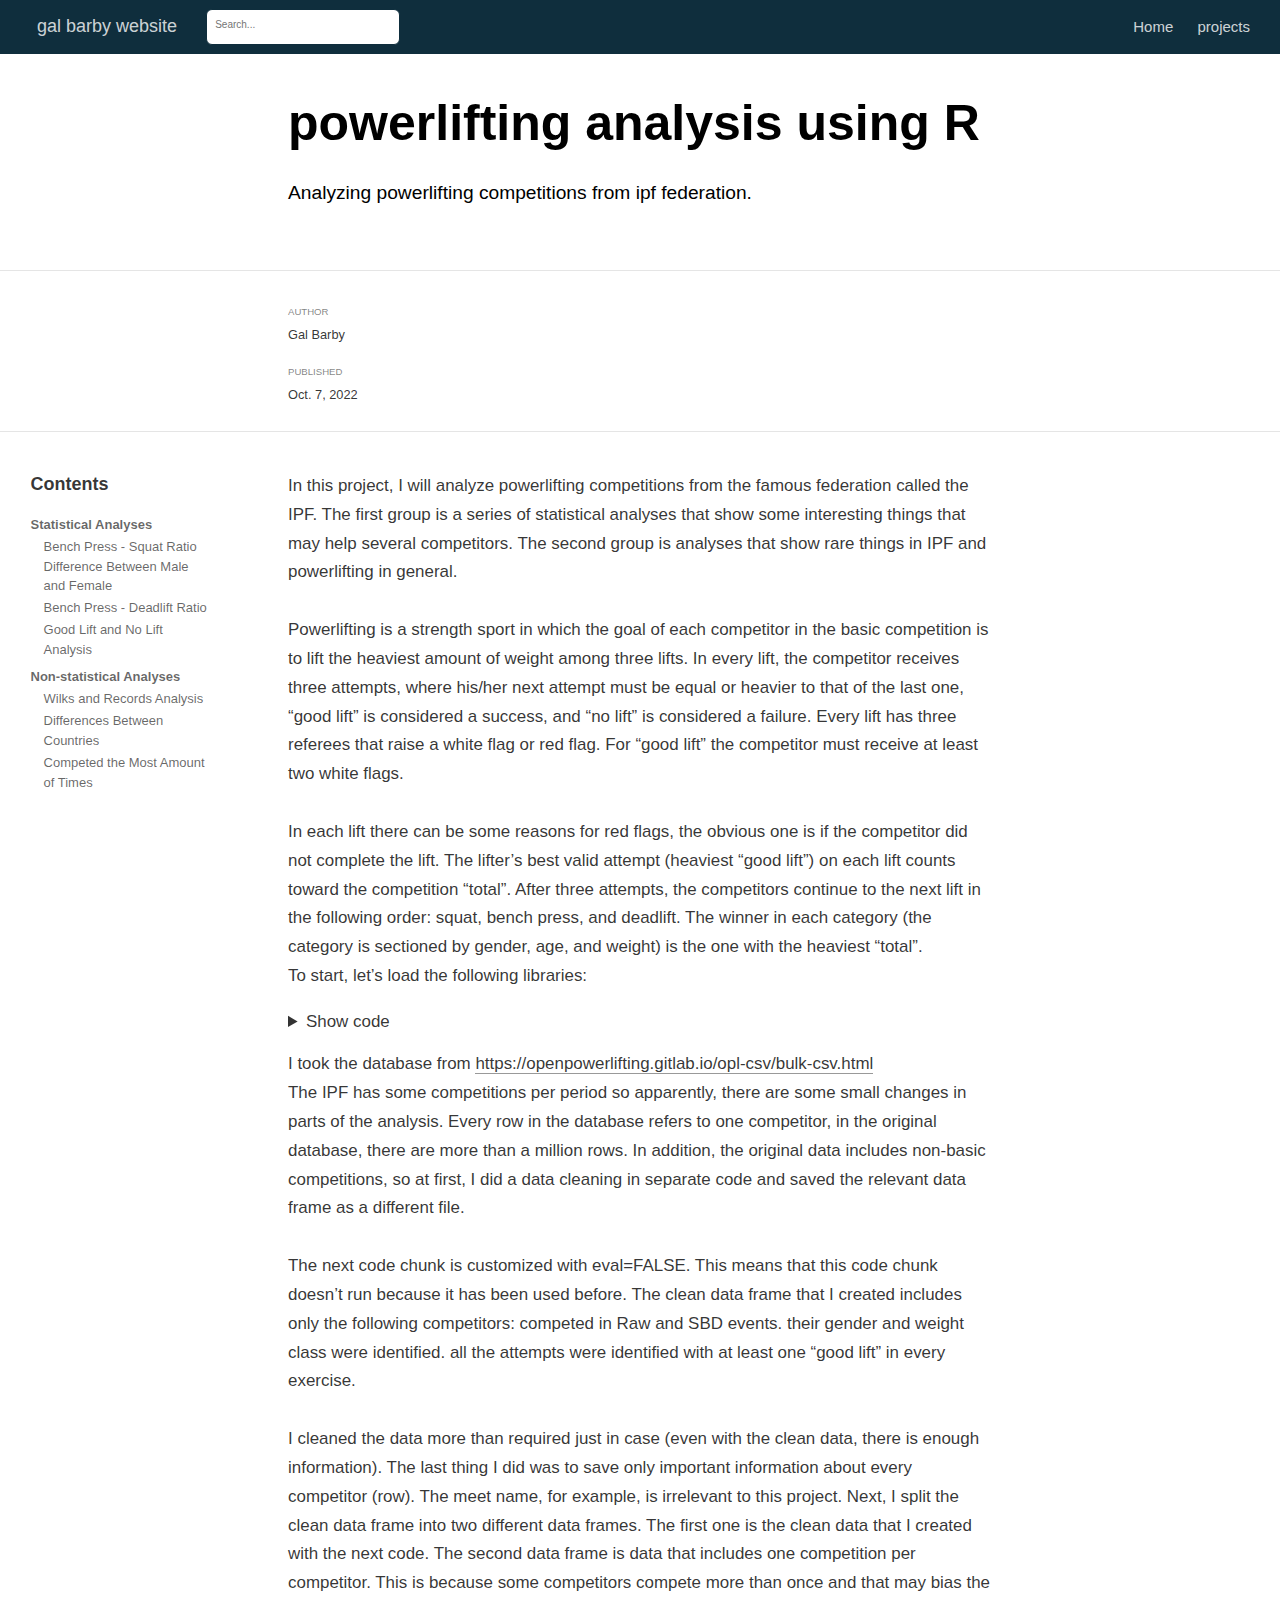
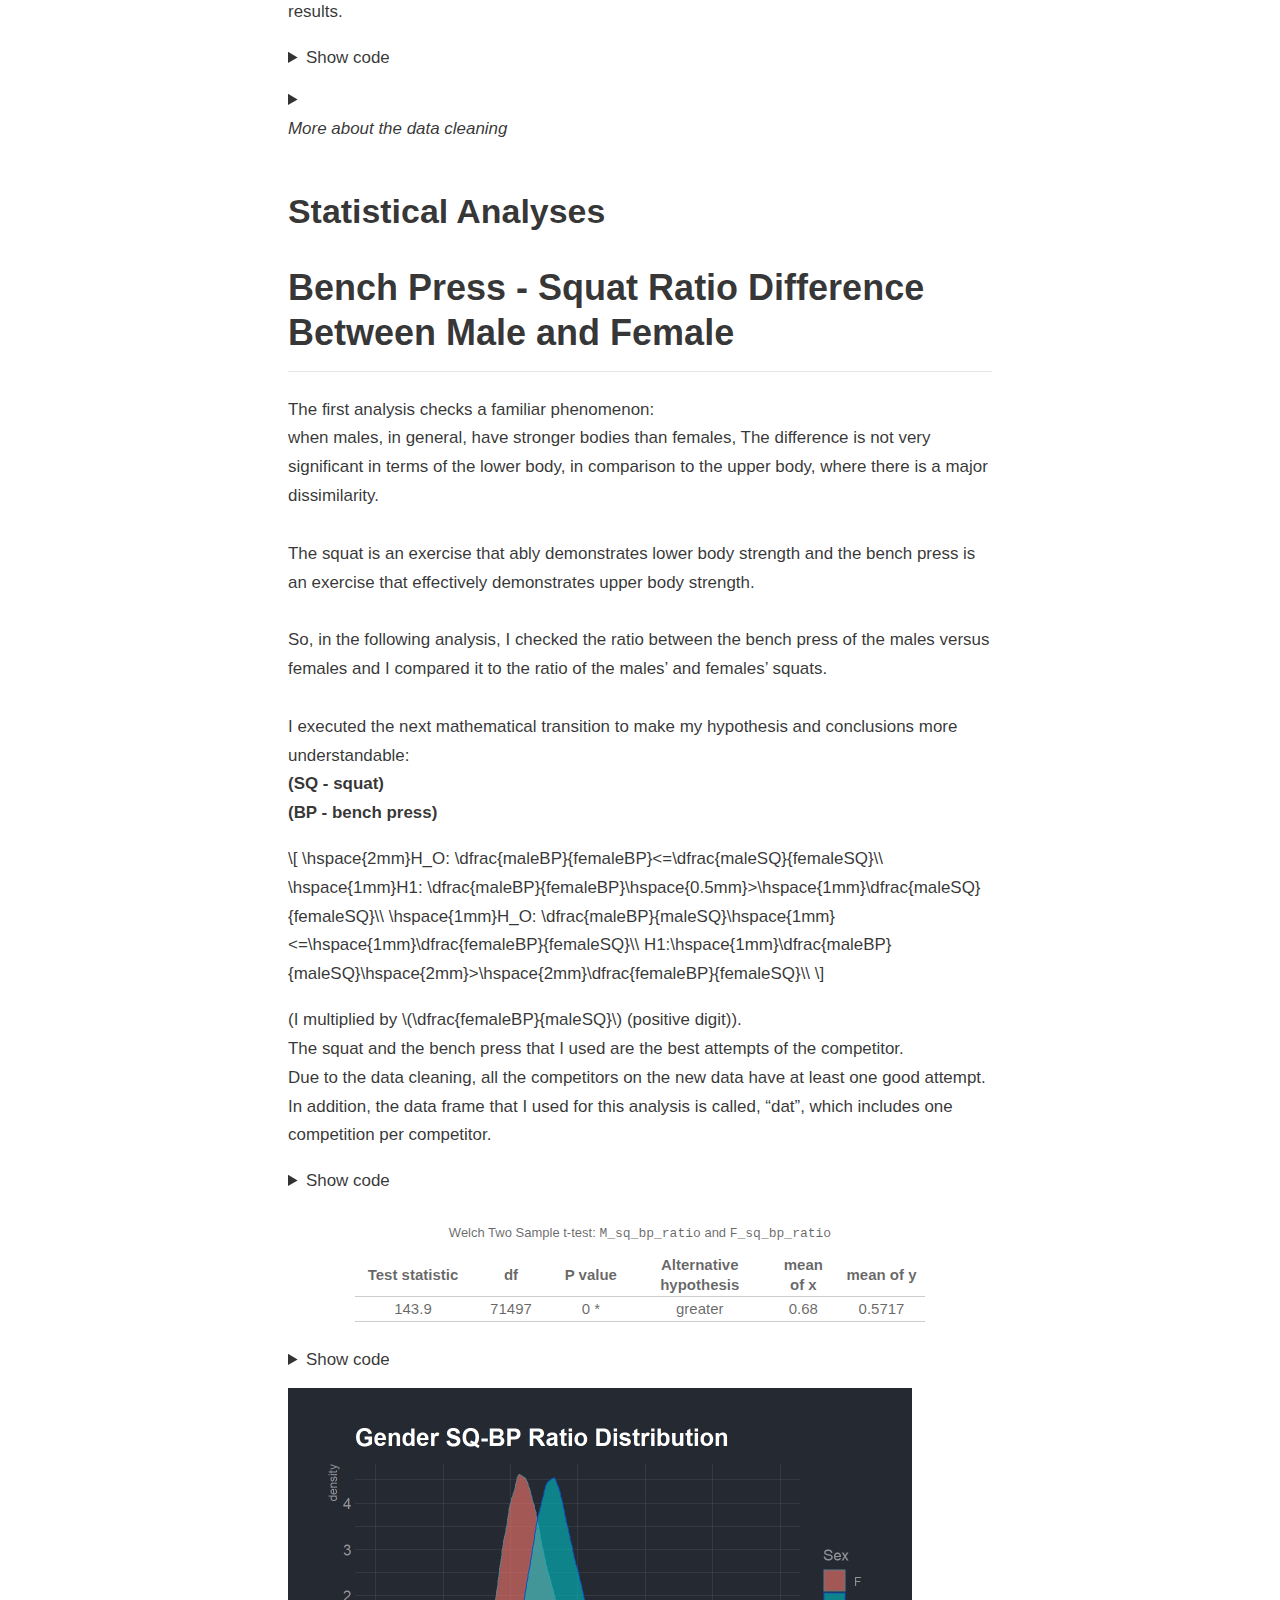
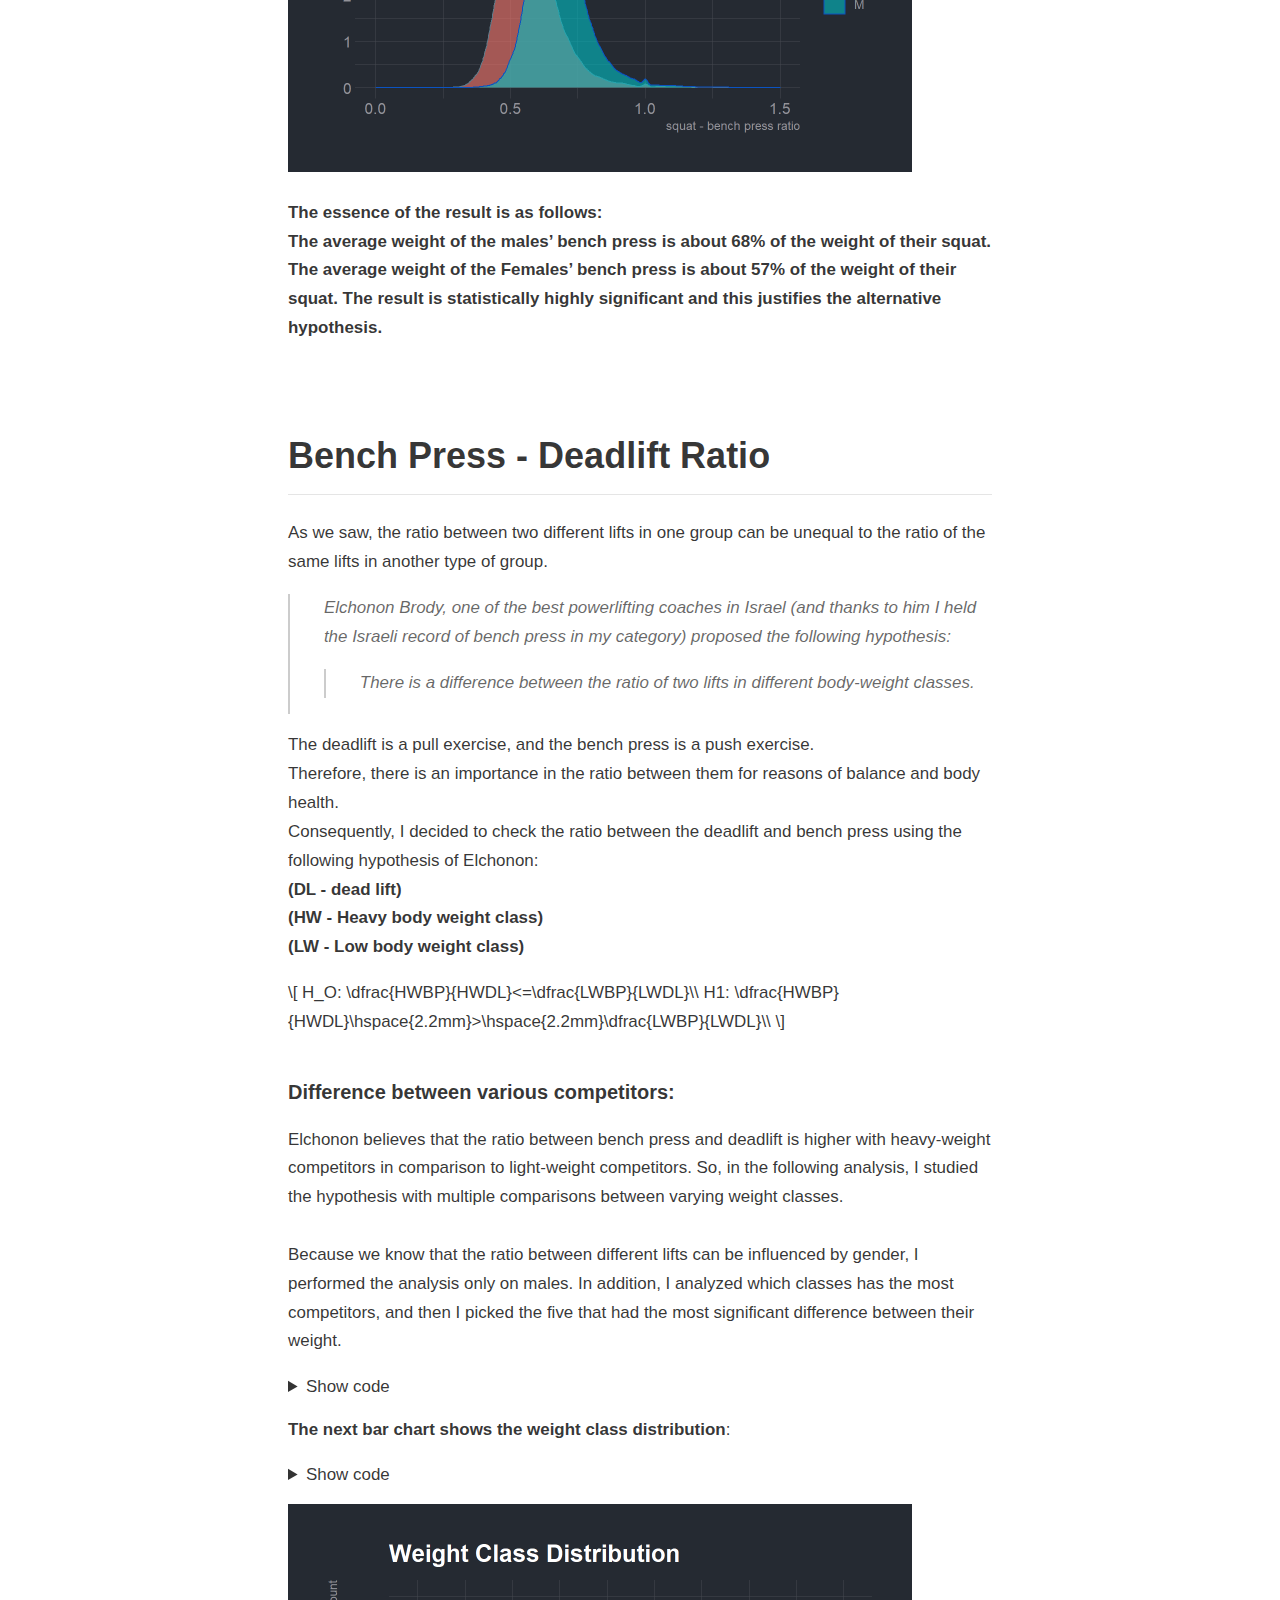
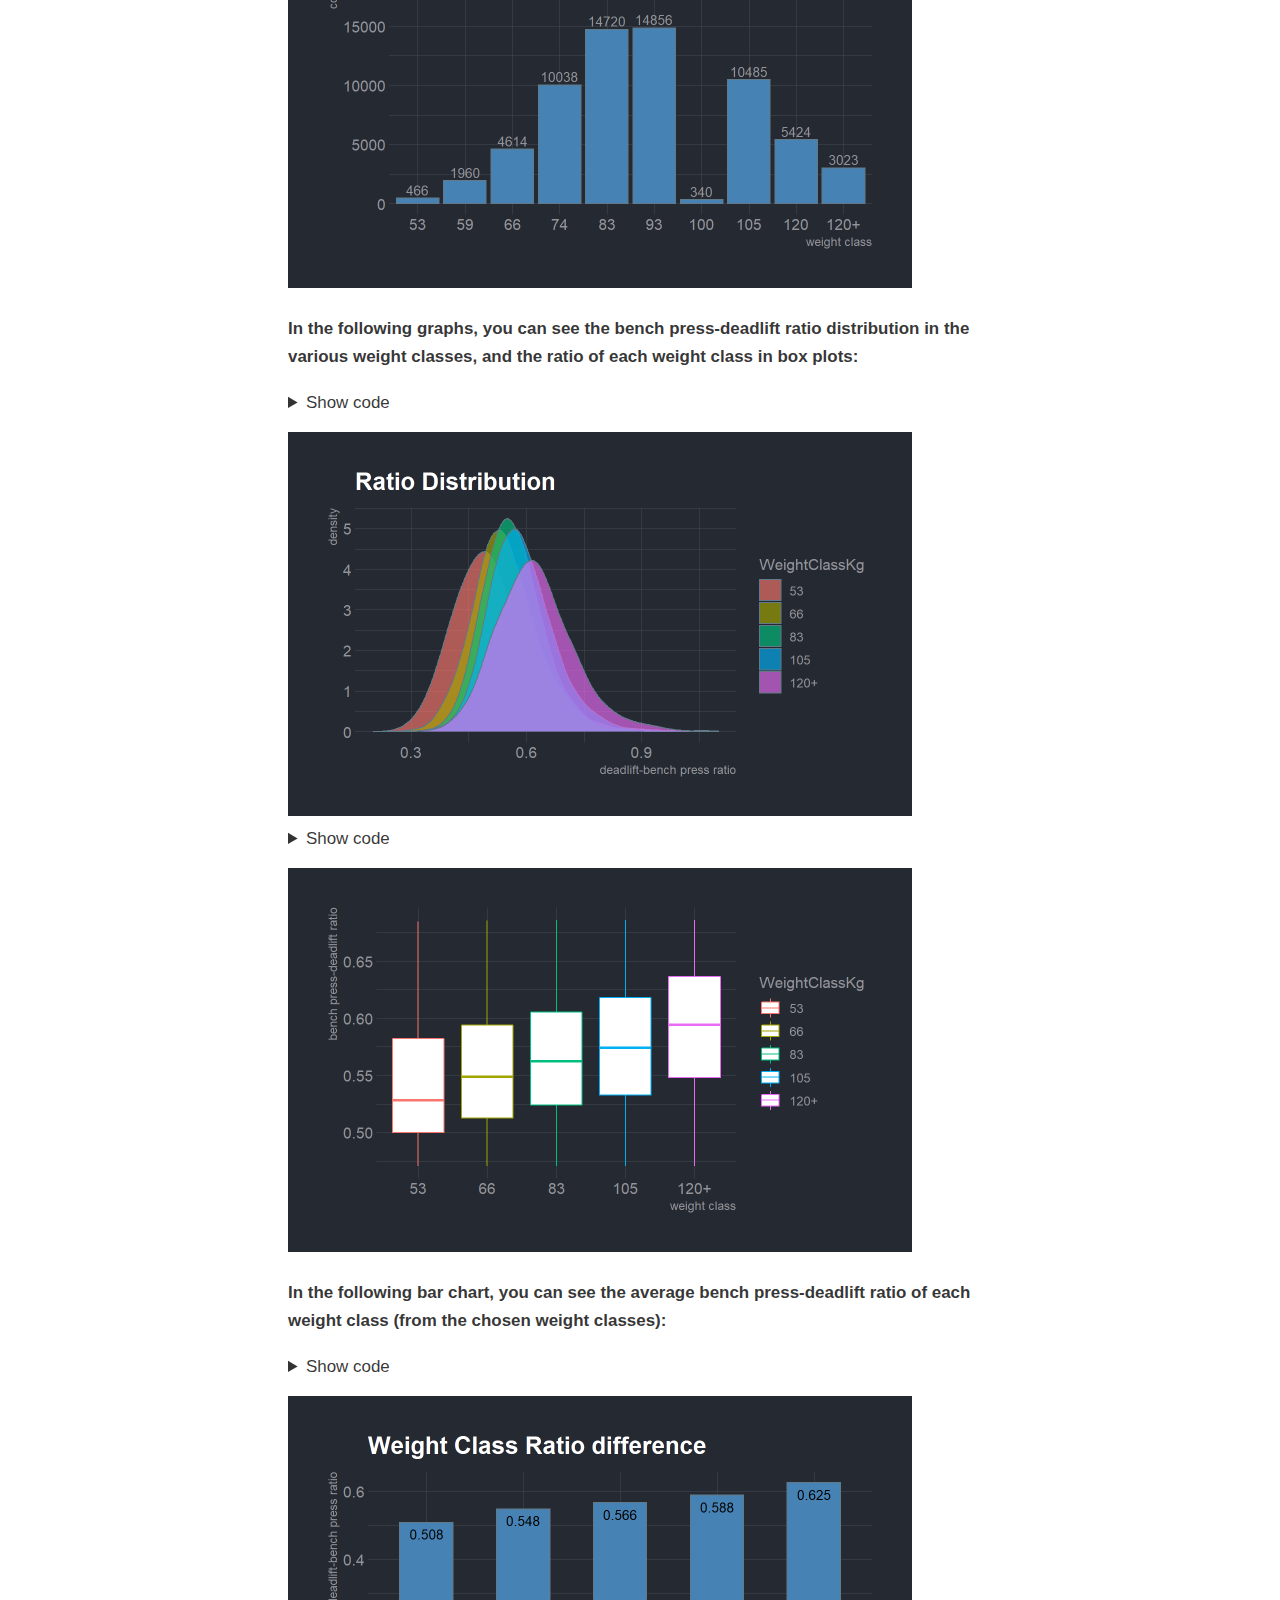
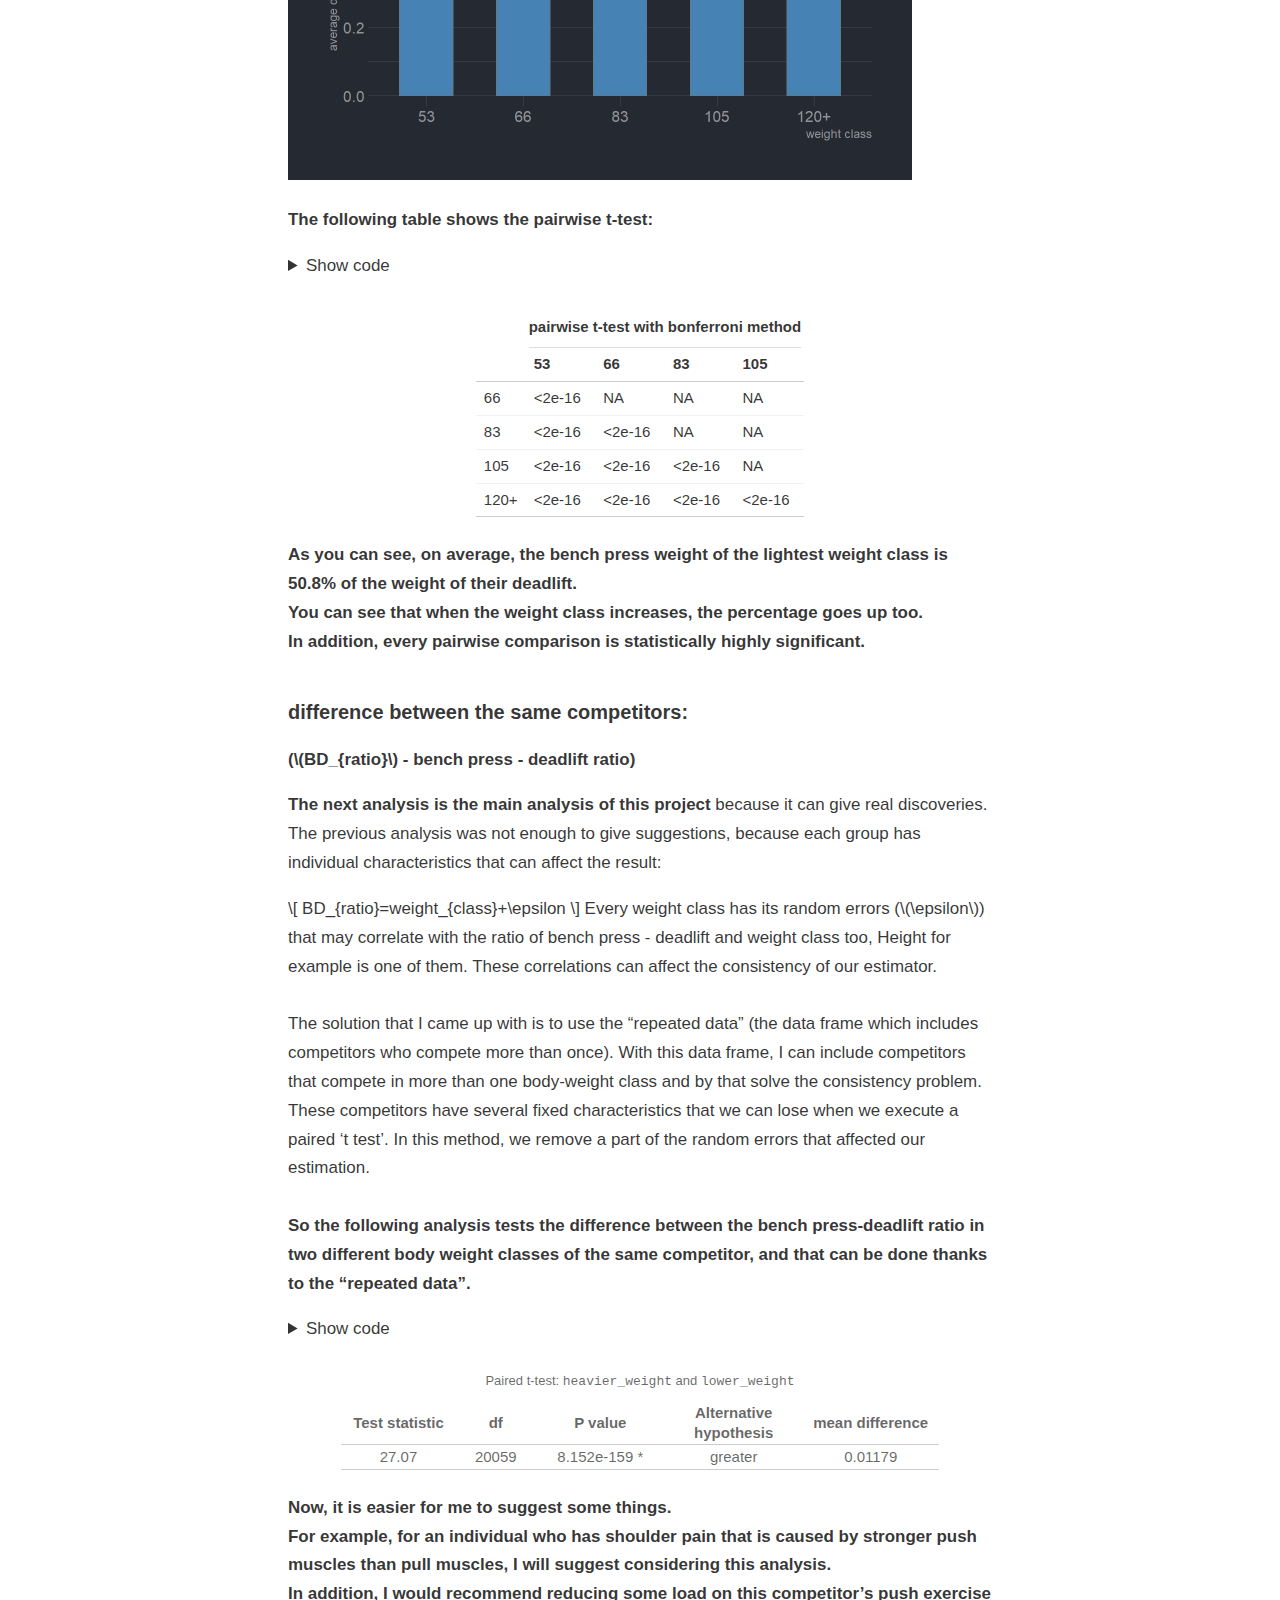
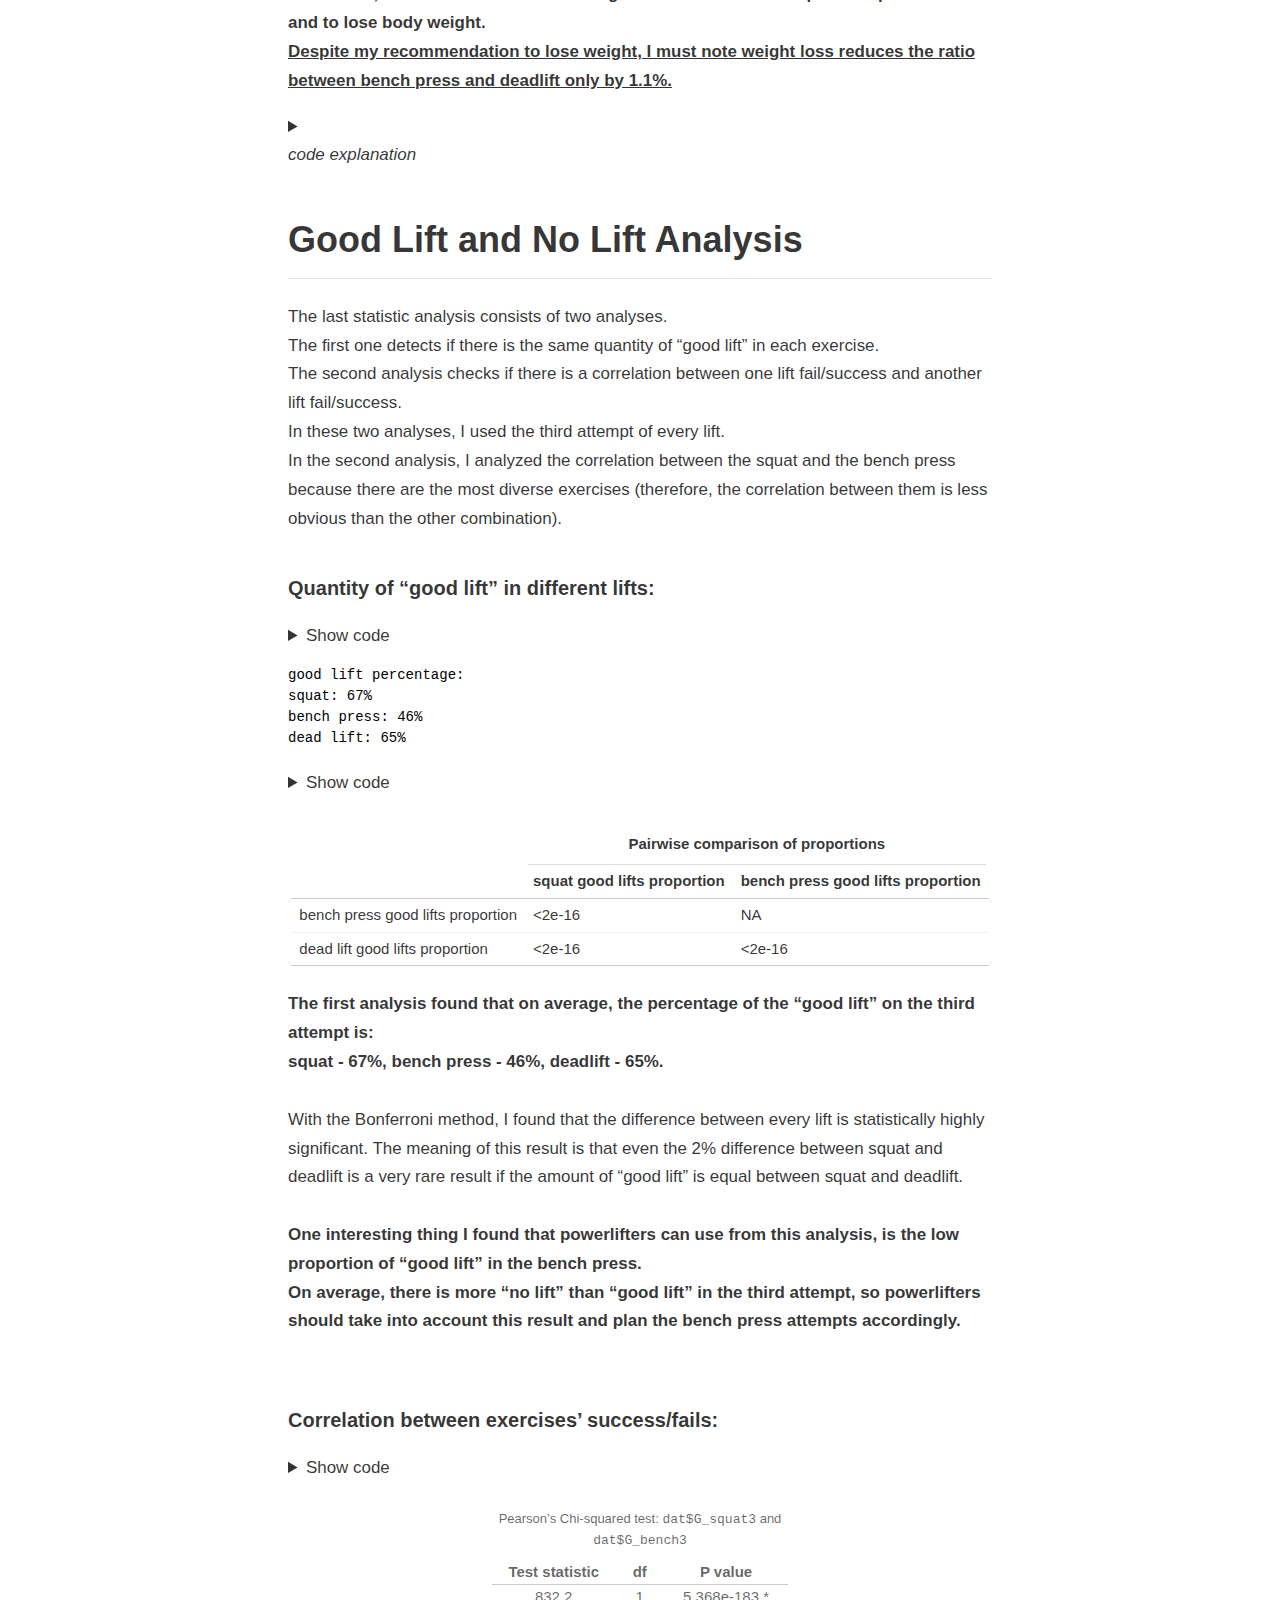
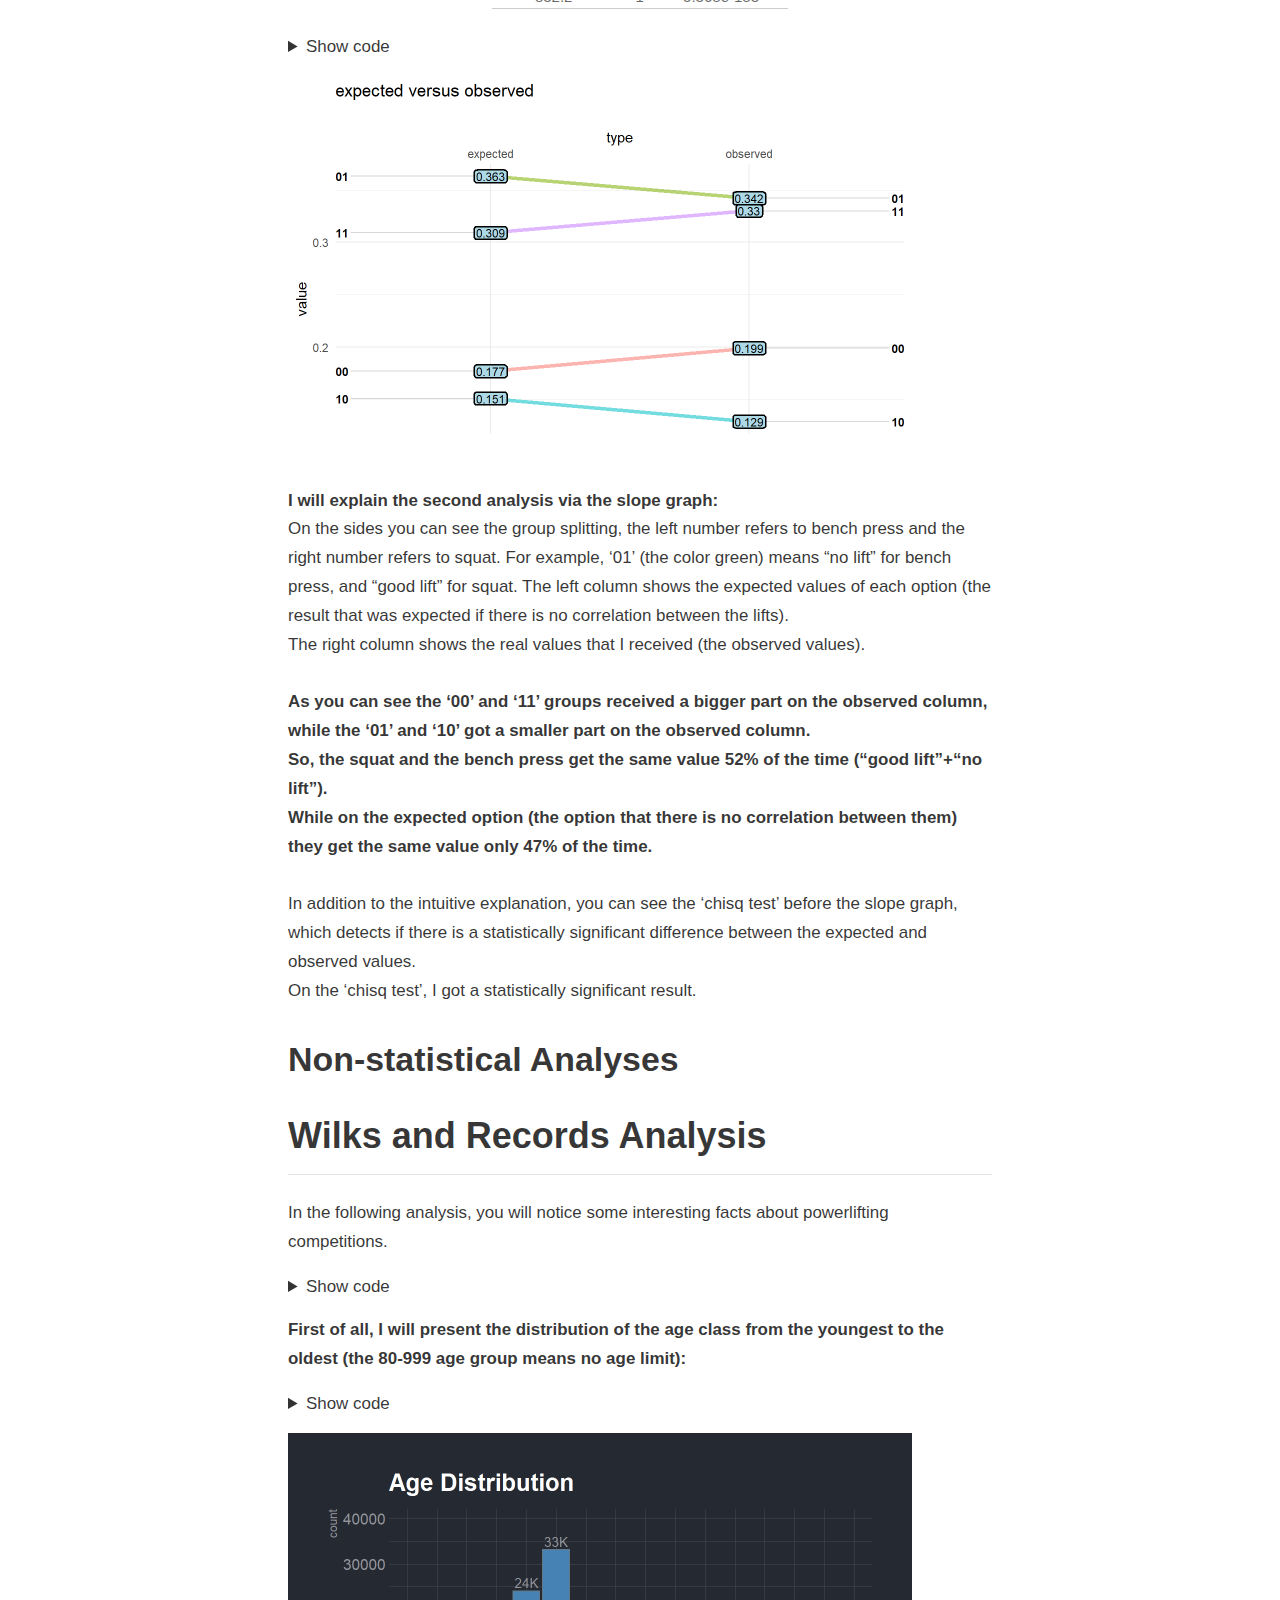
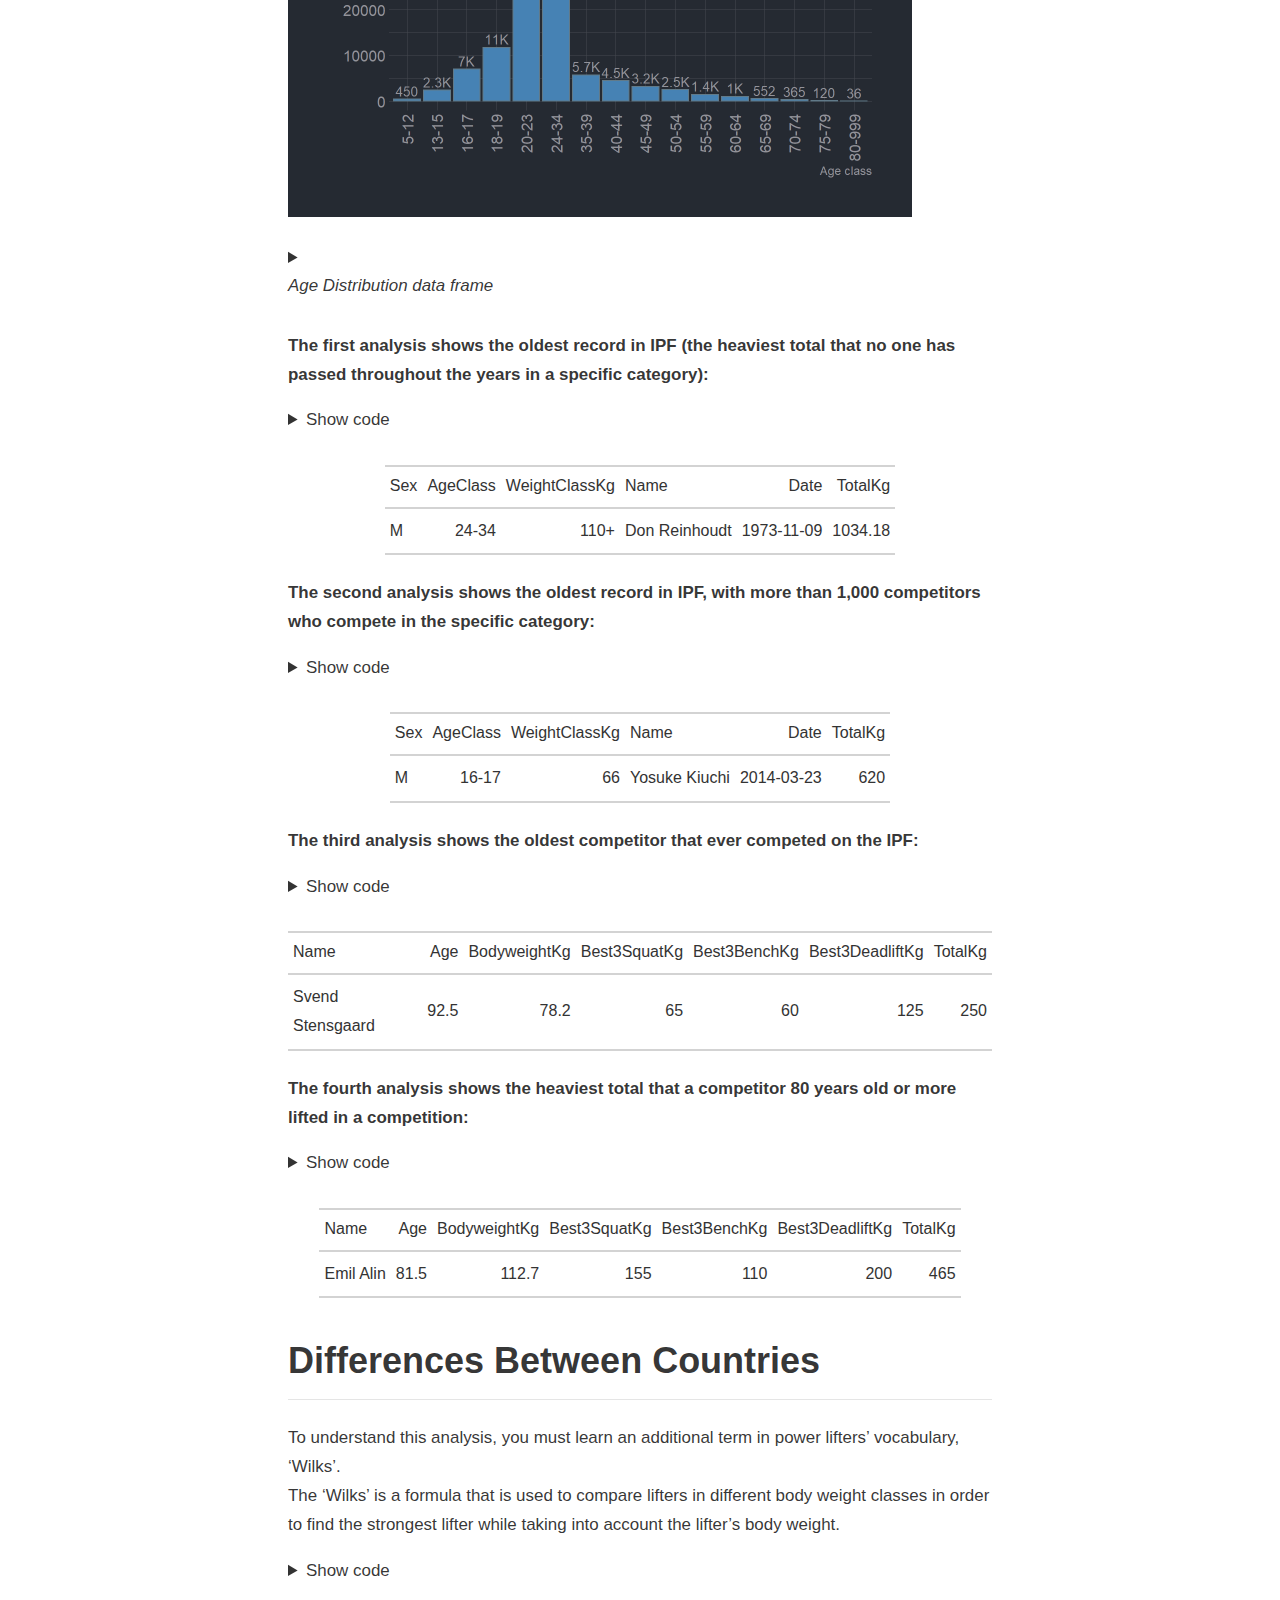
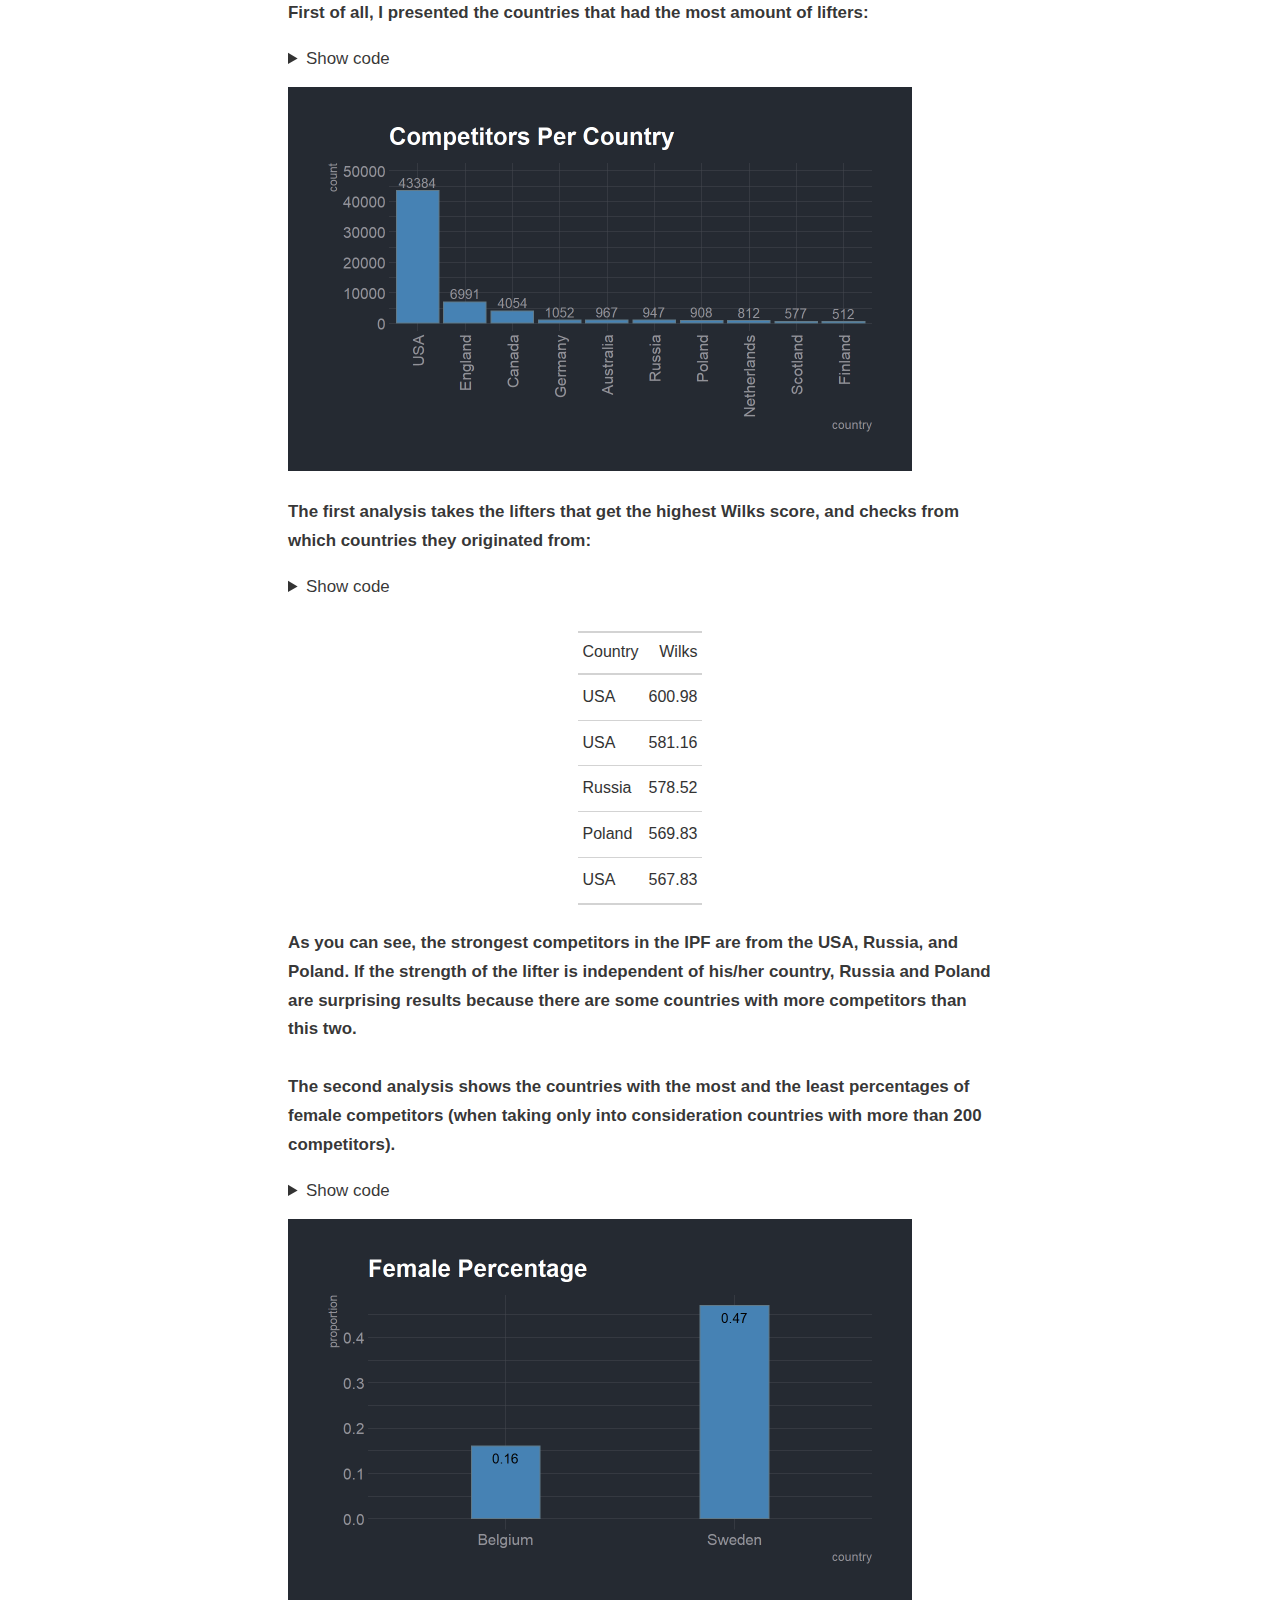
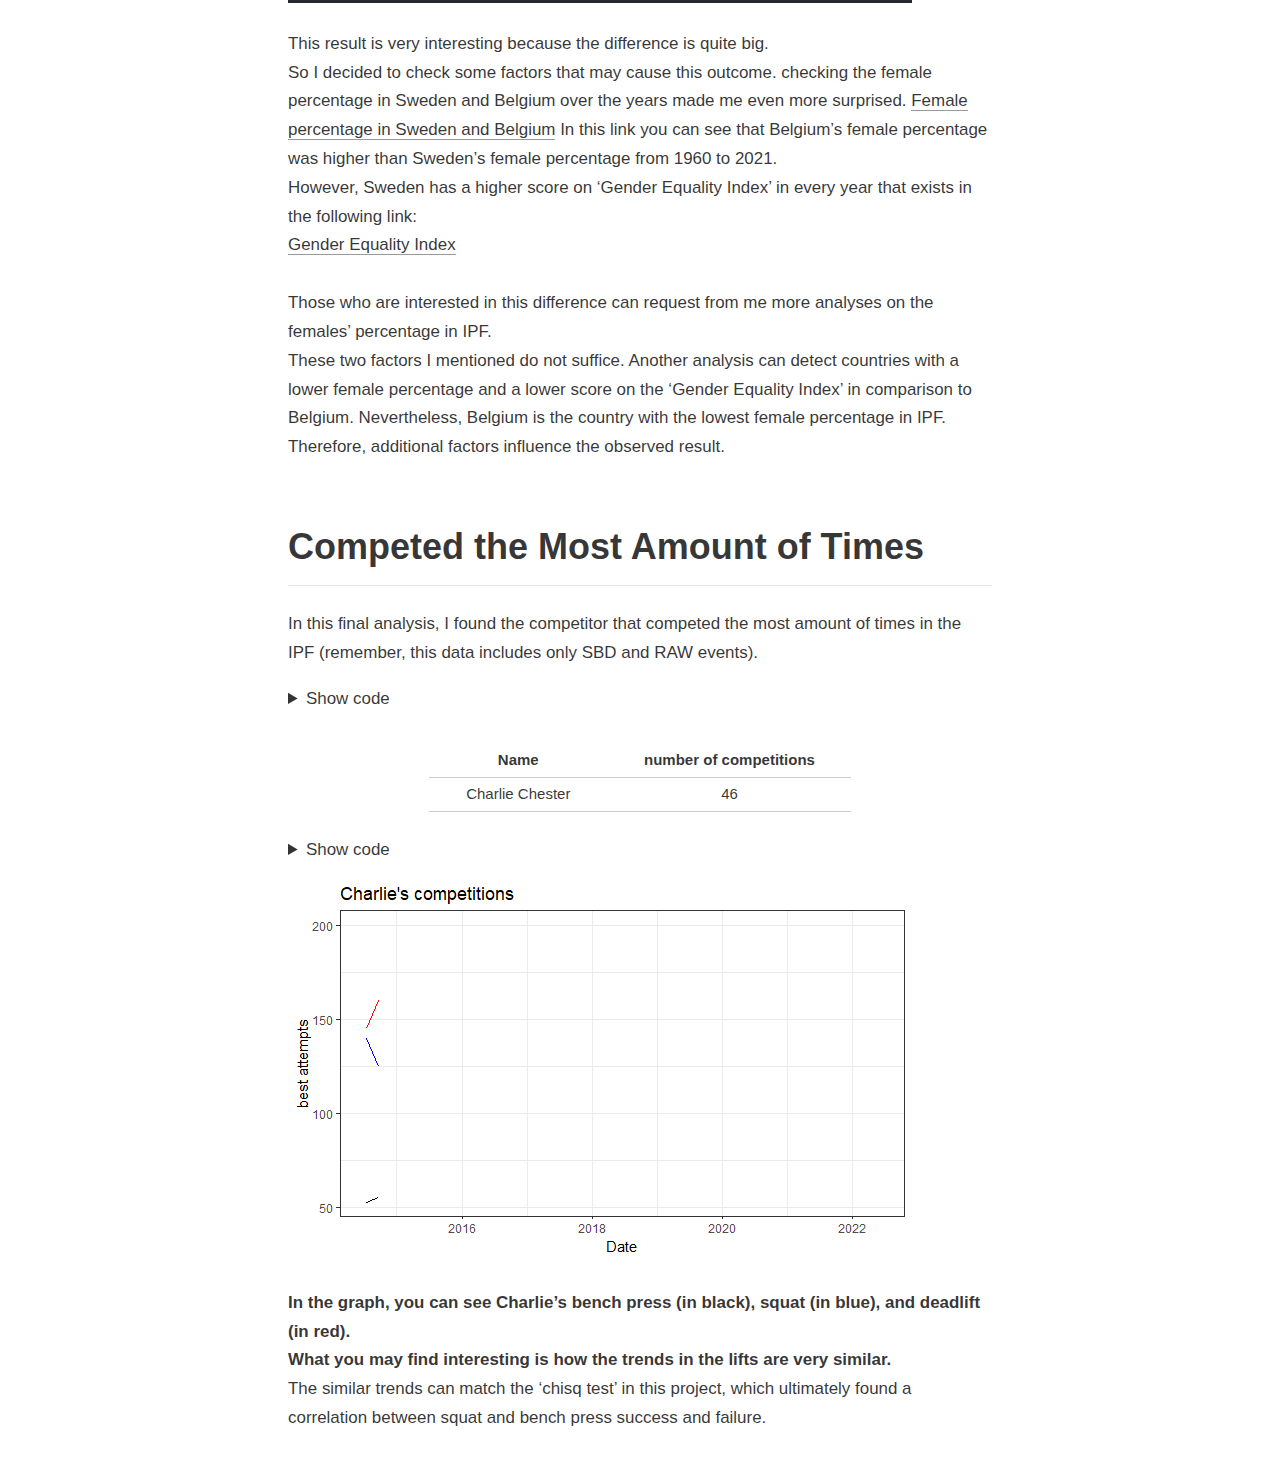
==== commit 43da9e18: "Before publish" ====
--- a/docs/posts/2022-10-08-powerlifting-analysis-using-r/index.html
+++ b/docs/posts/2022-10-08-powerlifting-analysis-using-r/index.html
@@ -2473,18 +2473,19 @@
 </ul>
 </nav>
 </div>
-<p>In this project, I will analyze powerlifting competitions from the famous federation called the IPF.<br />
-The first group is a series of statistical analyses that show some interesting things that may help several competitors.<br />
+<p>In this project, I will analyze powerlifting competitions from the famous federation called the IPF.
+The first group is a series of statistical analyses that show some interesting things that may help several competitors.
 The second group is analyses that show rare things in IPF and powerlifting in general.<br />
-Powerlifting is a strength sport in which the goal of each competitor in the basic competition is to lift the heaviest amount of weight among three lifts.<br />
-In every lift, the competitor receives three attempts, where his/her next attempt must be equal or heavier to that of the last one, “good lift” is considered a success, and “no lift” is considered a failure.<br />
+<br />
+Powerlifting is a strength sport in which the goal of each competitor in the basic competition is to lift the heaviest amount of weight among three lifts.
+In every lift, the competitor receives three attempts, where his/her next attempt must be equal or heavier to that of the last one, “good lift” is considered a success, and “no lift” is considered a failure.
 Every lift has three referees that raise a white flag or red flag.
 For “good lift” the competitor must receive at least two white flags.<br />
-In each lift there can be some reasons for red flags, the obvious one is if the competitor did not complete the lift.<br />
-The lifter’s best valid attempt (heaviest “good lift”) on each lift counts toward the competition “total”.<br />
+<br />
+In each lift there can be some reasons for red flags, the obvious one is if the competitor did not complete the lift.
+The lifter’s best valid attempt (heaviest “good lift”) on each lift counts toward the competition “total”.
 After three attempts, the competitors continue to the next lift in the following order: squat, bench press, and deadlift. The winner in each category (the category is sectioned by gender, age, and weight) is the one with the heaviest “total”.<br />
-</p>
-<p>To start, let’s load the following libraries:</p>
+To start, let’s load the following libraries:</p>
 <div class="layout-chunk" data-layout="l-body">
 <details>
 <summary>
@@ -2508,21 +2509,23 @@
 </details>
 </div>
 <p>I took the database from <a href="https://openpowerlifting.gitlab.io/opl-csv/bulk-csv.html" class="uri">https://openpowerlifting.gitlab.io/opl-csv/bulk-csv.html</a><br />
-The IPF has some competitions per period so apparently, there are some small changes in parts of the analysis.<br />
-Every row in the database refers to one competitor, in the original database, there are more than a million rows.<br />
+The IPF has some competitions per period so apparently, there are some small changes in parts of the analysis.
+Every row in the database refers to one competitor, in the original database, there are more than a million rows.
 In addition, the original data includes non-basic competitions, so at first, I did a data cleaning in separate code and saved the relevant data frame as a different file.<br />
-The next code chunk is customized with eval=FALSE.<br />
-This means that this code chunk doesn’t run because it has been used before.<br />
-The clean data frame that I created includes only the following competitors:<br />
-competed in Raw and SBD events.<br />
-their gender and weight class were identified.<br />
+<br />
+The next code chunk is customized with eval=FALSE.
+This means that this code chunk doesn’t run because it has been used before.
+The clean data frame that I created includes only the following competitors:
+competed in Raw and SBD events.
+their gender and weight class were identified.
 all the attempts were identified with at least one “good lift” in every exercise.<br />
-I cleaned the data more than required just in case (even with the clean data, there is enough information).<br />
-The last thing I did was to save only important information about every competitor (row).<br />
-The meet name, for example, is irrelevant to this project.<br />
-Next, I split the clean data frame into two different data frames.<br />
-The first one is the clean data that I created with the next code.<br />
-The second data frame is data that includes one competition per competitor.<br />
+<br />
+I cleaned the data more than required just in case (even with the clean data, there is enough information).
+The last thing I did was to save only important information about every competitor (row).
+The meet name, for example, is irrelevant to this project.
+Next, I split the clean data frame into two different data frames.
+The first one is the clean data that I created with the next code.
+The second data frame is data that includes one competition per competitor.
 This is because some competitors compete more than once and that may bias the results.</p>
 <div class="layout-chunk" data-layout="l-body">
 <details>
@@ -2558,10 +2561,13 @@
 <h1 id="statistical-analyses">Statistical Analyses</h1>
 <h2 id="bench-press---squat-ratio-difference-between-male-and-female">Bench Press - Squat Ratio Difference Between Male and Female</h2>
 <p>The first analysis checks a familiar phenomenon:<br />
-when males, in general, have stronger bodies than females,<br />
+when males, in general, have stronger bodies than females,
 The difference is not very significant in terms of the lower body, in comparison to the upper body, where there is a major dissimilarity.<br />
+<br />
 The squat is an exercise that ably demonstrates lower body strength and the bench press is an exercise that effectively demonstrates upper body strength.<br />
+<br />
 So, in the following analysis, I checked the ratio between the bench press of the males versus females and I compared it to the ratio of the males’ and females’ squats.<br />
+<br />
 I executed the next mathematical transition to make my hypothesis and conclusions more understandable:<br />
 <strong>(SQ - squat)</strong><br />
 <strong>(BP - bench press)</strong></p>
@@ -2684,9 +2690,10 @@
 H1: \dfrac{HWBP}{HWDL}\hspace{2.2mm}&gt;\hspace{2.2mm}\dfrac{LWBP}{LWDL}\\
 \]</span></p>
 <h3 id="difference-between-various-competitors">Difference between various competitors:</h3>
-<p>Elchonon believes that the ratio between bench press and deadlift is higher with heavy-weight competitors in comparison to light-weight competitors.<br />
+<p>Elchonon believes that the ratio between bench press and deadlift is higher with heavy-weight competitors in comparison to light-weight competitors.
 So, in the following analysis, I studied the hypothesis with multiple comparisons between varying weight classes.<br />
-Because we know that the ratio between different lifts can be influenced by gender, I performed the analysis only on males.<br />
+<br />
+Because we know that the ratio between different lifts can be influenced by gender, I performed the analysis only on males.
 In addition, I analyzed which classes has the most competitors, and then I picked the five that had the most significant difference between their weight.<br />
 </p>
 <div class="layout-chunk" data-layout="l-body">
@@ -2932,13 +2939,14 @@
 <p><span class="math display">\[
 BD_{ratio}=weight_{class}+\epsilon
 \]</span>
-Every weight class has its random errors (<span class="math inline">\(\epsilon\)</span>) that may correlate with the ratio of bench press - deadlift and weight class too.<br />
-Height for example is one of them.<br />
+Every weight class has its random errors (<span class="math inline">\(\epsilon\)</span>) that may correlate with the ratio of bench press - deadlift and weight class too, Height for example is one of them.
 These correlations can affect the consistency of our estimator.<br />
-The solution that I came up with is to use the “repeated data” (the data frame which includes competitors who compete more than once).<br />
-With this data frame, I can include competitors that compete in more than one body-weight class and by that solve the consistency problem.<br />
-These competitors have several fixed characteristics that we can lose when we execute a paired ‘t test’.<br />
-In this method, we remove a part of the random errors that affected our estimation.
+<br />
+The solution that I came up with is to use the “repeated data” (the data frame which includes competitors who compete more than once).
+With this data frame, I can include competitors that compete in more than one body-weight class and by that solve the consistency problem.
+These competitors have several fixed characteristics that we can lose when we execute a paired ‘t test’.
+In this method, we remove a part of the random errors that affected our estimation.<br />
+<br />
 <strong>So the following analysis tests the difference between the bench press-deadlift ratio in two different body weight classes of the same competitor, and that can be done thanks to the “repeated data”.</strong><br />
 </p>
 <div class="layout-chunk" data-layout="l-body">
@@ -3059,15 +3067,15 @@
 <span><span class='va'>pop</span> <span class='op'>&lt;-</span> <span class='fu'><a href='https://rdrr.io/r/base/nrow.html'>nrow</a></span><span class='op'>(</span><span class='va'>dat</span><span class='op'>)</span></span>
 <span><span class='va'>percent</span> <span class='op'>&lt;-</span> <span class='fu'><a href='https://rdrr.io/r/base/Round.html'>round</a></span><span class='op'>(</span><span class='fu'><a href='https://rdrr.io/r/base/c.html'>c</a></span><span class='op'>(</span><span class='va'>G_sq</span><span class='op'>/</span><span class='va'>pop</span>,<span class='va'>G_bp</span><span class='op'>/</span><span class='va'>pop</span>,<span class='va'>G_dl</span><span class='op'>/</span><span class='va'>pop</span><span class='op'>)</span>,<span class='fl'>2</span><span class='op'>)</span></span>
 <span><span class='va'>percent</span> <span class='op'>&lt;-</span> <span class='va'>percent</span><span class='op'>*</span><span class='fl'>100</span></span>
-<span><span class='va'>percent</span> <span class='op'>&lt;-</span> <span class='fu'><a href='https://rdrr.io/r/base/character.html'>as.character</a></span><span class='op'>(</span><span class='va'>percent</span><span class='op'>)</span></span>
+<span><span class='va'>percent</span> <span class='op'>&lt;-</span> <span class='fu'><a href='https://rdrr.io/r/base/paste.html'>paste</a></span><span class='op'>(</span><span class='fu'><a href='https://rdrr.io/r/base/character.html'>as.character</a></span><span class='op'>(</span><span class='va'>percent</span><span class='op'>)</span>,<span class='st'>"%"</span>,sep <span class='op'>=</span> <span class='st'>""</span><span class='op'>)</span></span>
 <span><span class='va'>percent</span> <span class='op'>&lt;-</span> <span class='fu'><a href='https://rdrr.io/r/base/paste.html'>paste</a></span><span class='op'>(</span><span class='fu'><a href='https://rdrr.io/r/base/c.html'>c</a></span><span class='op'>(</span><span class='st'>"squat:"</span>,<span class='st'>"bench press:"</span>,<span class='st'>"dead lift:"</span><span class='op'>)</span>,<span class='va'>percent</span><span class='op'>)</span></span>
 <span><span class='fu'><a href='https://rdrr.io/r/base/writeLines.html'>writeLines</a></span><span class='op'>(</span><span class='fu'><a href='https://rdrr.io/r/base/c.html'>c</a></span><span class='op'>(</span><span class='st'>"good lift percentage:"</span>,<span class='va'>percent</span><span class='op'>)</span><span class='op'>)</span></span></code></pre>
 </div>
 </details>
 <pre><code>good lift percentage:
-squat: 67
-bench press: 46
-dead lift: 65</code></pre>
+squat: 67%
+bench press: 46%
+dead lift: 65%</code></pre>
 <details>
 <summary>
 Show code
@@ -3133,8 +3141,10 @@
 </div>
 <p><strong>The first analysis found that on average, the percentage of the “good lift” on the third attempt is:</strong><br />
 <strong>squat - 67%, bench press - 46%, deadlift - 65%.</strong><br />
-With the Bonferroni method, I found that the difference between every lift is statistically highly significant.<br />
+<br />
+With the Bonferroni method, I found that the difference between every lift is statistically highly significant.
 The meaning of this result is that even the 2% difference between squat and deadlift is a very rare result if the amount of “good lift” is equal between squat and deadlift.<br />
+<br />
 <strong>One interesting thing I found that powerlifters can use from this analysis, is the low proportion of “good lift” in the bench press.</strong><br />
 <strong>On average, there is more “no lift” than “good lift” in the third attempt, so powerlifters should take into account this result and plan the bench press attempts accordingly.</strong><br />
 <br />
@@ -3221,13 +3231,15 @@
 <p><img src="powerlifting-analysis-using-r_files/figure-html5/unnamed-chunk-11-1.png" width="624" /></p>
 </div>
 <p><strong>I will explain the second analysis via the slope graph:</strong><br />
-<strong>On the sides you can see the group splitting, the left number refers to bench press and the right number refers to squat.</strong><br />
-<strong>For example, ‘01’ (the color green) means “no lift” for bench press, and “good lift” for squat.</strong><br />
+On the sides you can see the group splitting, the left number refers to bench press and the right number refers to squat.
+For example, ‘01’ (the color green) means “no lift” for bench press, and “good lift” for squat.
 The left column shows the expected values of each option (the result that was expected if there is no correlation between the lifts).<br />
 The right column shows the real values that I received (the observed values).<br />
+<br />
 <strong>As you can see the ‘00’ and ‘11’ groups received a bigger part on the observed column, while the ‘01’ and ‘10’ got a smaller part on the observed column.</strong><br />
 <strong>So, the squat and the bench press get the same value 52% of the time (“good lift”+“no lift”).</strong><br />
 <strong>While on the expected option (the option that there is no correlation between them) they get the same value only 47% of the time.</strong><br />
+<br />
 In addition to the intuitive explanation, you can see the ‘chisq test’ before the slope graph, which detects if there is a statistically significant difference between the expected and observed values.<br />
 On the ‘chisq test’, I got a statistically significant result.<br />
 </p>
@@ -3362,12 +3374,12 @@
 <span>  <span class='fu'><a href='https://gt.rstudio.com/reference/gt.html'>gt</a></span><span class='op'>(</span><span class='op'>)</span></span></code></pre>
 </div>
 </details>
-<div id="hhsywulpjs" style="overflow-x:auto;overflow-y:auto;width:auto;height:auto;">
+<div id="ufxqdebtnu" style="overflow-x:auto;overflow-y:auto;width:auto;height:auto;">
 <style>html {
   font-family: -apple-system, BlinkMacSystemFont, 'Segoe UI', Roboto, Oxygen, Ubuntu, Cantarell, 'Helvetica Neue', 'Fira Sans', 'Droid Sans', Arial, sans-serif;
 }
 
-#hhsywulpjs .gt_table {
+#ufxqdebtnu .gt_table {
   display: table;
   border-collapse: collapse;
   margin-left: auto;
@@ -3392,7 +3404,7 @@
   border-left-color: #D3D3D3;
 }
 
-#hhsywulpjs .gt_heading {
+#ufxqdebtnu .gt_heading {
   background-color: #FFFFFF;
   text-align: center;
   border-bottom-color: #FFFFFF;
@@ -3404,7 +3416,7 @@
   border-right-color: #D3D3D3;
 }
 
-#hhsywulpjs .gt_title {
+#ufxqdebtnu .gt_title {
   color: #333333;
   font-size: 125%;
   font-weight: initial;
@@ -3416,7 +3428,7 @@
   border-bottom-width: 0;
 }
 
-#hhsywulpjs .gt_subtitle {
+#ufxqdebtnu .gt_subtitle {
   color: #333333;
   font-size: 85%;
   font-weight: initial;
@@ -3428,13 +3440,13 @@
   border-top-width: 0;
 }
 
-#hhsywulpjs .gt_bottom_border {
+#ufxqdebtnu .gt_bottom_border {
   border-bottom-style: solid;
   border-bottom-width: 2px;
   border-bottom-color: #D3D3D3;
 }
 
-#hhsywulpjs .gt_col_headings {
+#ufxqdebtnu .gt_col_headings {
   border-top-style: solid;
   border-top-width: 2px;
   border-top-color: #D3D3D3;
@@ -3449,7 +3461,7 @@
   border-right-color: #D3D3D3;
 }
 
-#hhsywulpjs .gt_col_heading {
+#ufxqdebtnu .gt_col_heading {
   color: #333333;
   background-color: #FFFFFF;
   font-size: 100%;
@@ -3469,7 +3481,7 @@
   overflow-x: hidden;
 }
 
-#hhsywulpjs .gt_column_spanner_outer {
+#ufxqdebtnu .gt_column_spanner_outer {
   color: #333333;
   background-color: #FFFFFF;
   font-size: 100%;
@@ -3481,15 +3493,15 @@
   padding-right: 4px;
 }
 
-#hhsywulpjs .gt_column_spanner_outer:first-child {
+#ufxqdebtnu .gt_column_spanner_outer:first-child {
   padding-left: 0;
 }
 
-#hhsywulpjs .gt_column_spanner_outer:last-child {
+#ufxqdebtnu .gt_column_spanner_outer:last-child {
   padding-right: 0;
 }
 
-#hhsywulpjs .gt_column_spanner {
+#ufxqdebtnu .gt_column_spanner {
   border-bottom-style: solid;
   border-bottom-width: 2px;
   border-bottom-color: #D3D3D3;
@@ -3501,7 +3513,7 @@
   width: 100%;
 }
 
-#hhsywulpjs .gt_group_heading {
+#ufxqdebtnu .gt_group_heading {
   padding-top: 8px;
   padding-bottom: 8px;
   padding-left: 5px;
@@ -3526,7 +3538,7 @@
   vertical-align: middle;
 }
 
-#hhsywulpjs .gt_empty_group_heading {
+#ufxqdebtnu .gt_empty_group_heading {
   padding: 0.5px;
   color: #333333;
   background-color: #FFFFFF;
@@ -3541,15 +3553,15 @@
   vertical-align: middle;
 }
 
-#hhsywulpjs .gt_from_md > :first-child {
+#ufxqdebtnu .gt_from_md > :first-child {
   margin-top: 0;
 }
 
-#hhsywulpjs .gt_from_md > :last-child {
+#ufxqdebtnu .gt_from_md > :last-child {
   margin-bottom: 0;
 }
 
-#hhsywulpjs .gt_row {
+#ufxqdebtnu .gt_row {
   padding-top: 8px;
   padding-bottom: 8px;
   padding-left: 5px;
@@ -3568,7 +3580,7 @@
   overflow-x: hidden;
 }
 
-#hhsywulpjs .gt_stub {
+#ufxqdebtnu .gt_stub {
   color: #333333;
   background-color: #FFFFFF;
   font-size: 100%;
@@ -3581,7 +3593,7 @@
   padding-right: 5px;
 }
 
-#hhsywulpjs .gt_stub_row_group {
+#ufxqdebtnu .gt_stub_row_group {
   color: #333333;
   background-color: #FFFFFF;
   font-size: 100%;
@@ -3595,11 +3607,11 @@
   vertical-align: top;
 }
 
-#hhsywulpjs .gt_row_group_first td {
+#ufxqdebtnu .gt_row_group_first td {
   border-top-width: 2px;
 }
 
-#hhsywulpjs .gt_summary_row {
+#ufxqdebtnu .gt_summary_row {
   color: #333333;
   background-color: #FFFFFF;
   text-transform: inherit;
@@ -3609,16 +3621,16 @@
   padding-right: 5px;
 }
 
-#hhsywulpjs .gt_first_summary_row {
+#ufxqdebtnu .gt_first_summary_row {
   border-top-style: solid;
   border-top-color: #D3D3D3;
 }
 
-#hhsywulpjs .gt_first_summary_row.thick {
+#ufxqdebtnu .gt_first_summary_row.thick {
   border-top-width: 2px;
 }
 
-#hhsywulpjs .gt_last_summary_row {
+#ufxqdebtnu .gt_last_summary_row {
   padding-top: 8px;
   padding-bottom: 8px;
   padding-left: 5px;
@@ -3628,7 +3640,7 @@
   border-bottom-color: #D3D3D3;
 }
 
-#hhsywulpjs .gt_grand_summary_row {
+#ufxqdebtnu .gt_grand_summary_row {
   color: #333333;
   background-color: #FFFFFF;
   text-transform: inherit;
@@ -3638,7 +3650,7 @@
   padding-right: 5px;
 }
 
-#hhsywulpjs .gt_first_grand_summary_row {
+#ufxqdebtnu .gt_first_grand_summary_row {
   padding-top: 8px;
   padding-bottom: 8px;
   padding-left: 5px;
@@ -3648,11 +3660,11 @@
   border-top-color: #D3D3D3;
 }
 
-#hhsywulpjs .gt_striped {
+#ufxqdebtnu .gt_striped {
   background-color: rgba(128, 128, 128, 0.05);
 }
 
-#hhsywulpjs .gt_table_body {
+#ufxqdebtnu .gt_table_body {
   border-top-style: solid;
   border-top-width: 2px;
   border-top-color: #D3D3D3;
@@ -3661,7 +3673,7 @@
   border-bottom-color: #D3D3D3;
 }
 
-#hhsywulpjs .gt_footnotes {
+#ufxqdebtnu .gt_footnotes {
   color: #333333;
   background-color: #FFFFFF;
   border-bottom-style: none;
@@ -3675,7 +3687,7 @@
   border-right-color: #D3D3D3;
 }
 
-#hhsywulpjs .gt_footnote {
+#ufxqdebtnu .gt_footnote {
   margin: 0px;
   font-size: 90%;
   padding-left: 4px;
@@ -3684,7 +3696,7 @@
   padding-right: 5px;
 }
 
-#hhsywulpjs .gt_sourcenotes {
+#ufxqdebtnu .gt_sourcenotes {
   color: #333333;
   background-color: #FFFFFF;
   border-bottom-style: none;
@@ -3698,7 +3710,7 @@
   border-right-color: #D3D3D3;
 }
 
-#hhsywulpjs .gt_sourcenote {
+#ufxqdebtnu .gt_sourcenote {
   font-size: 90%;
   padding-top: 4px;
   padding-bottom: 4px;
@@ -3706,64 +3718,64 @@
   padding-right: 5px;
 }
 
-#hhsywulpjs .gt_left {
+#ufxqdebtnu .gt_left {
   text-align: left;
 }
 
-#hhsywulpjs .gt_center {
+#ufxqdebtnu .gt_center {
   text-align: center;
 }
 
-#hhsywulpjs .gt_right {
+#ufxqdebtnu .gt_right {
   text-align: right;
   font-variant-numeric: tabular-nums;
 }
 
-#hhsywulpjs .gt_font_normal {
+#ufxqdebtnu .gt_font_normal {
   font-weight: normal;
 }
 
-#hhsywulpjs .gt_font_bold {
+#ufxqdebtnu .gt_font_bold {
   font-weight: bold;
 }
 
-#hhsywulpjs .gt_font_italic {
+#ufxqdebtnu .gt_font_italic {
   font-style: italic;
 }
 
-#hhsywulpjs .gt_super {
+#ufxqdebtnu .gt_super {
   font-size: 65%;
 }
 
-#hhsywulpjs .gt_footnote_marks {
+#ufxqdebtnu .gt_footnote_marks {
   font-style: italic;
   font-weight: normal;
   font-size: 75%;
   vertical-align: 0.4em;
 }
 
-#hhsywulpjs .gt_asterisk {
+#ufxqdebtnu .gt_asterisk {
   font-size: 100%;
   vertical-align: 0;
 }
 
-#hhsywulpjs .gt_indent_1 {
+#ufxqdebtnu .gt_indent_1 {
   text-indent: 5px;
 }
 
-#hhsywulpjs .gt_indent_2 {
+#ufxqdebtnu .gt_indent_2 {
   text-indent: 10px;
 }
 
-#hhsywulpjs .gt_indent_3 {
+#ufxqdebtnu .gt_indent_3 {
   text-indent: 15px;
 }
 
-#hhsywulpjs .gt_indent_4 {
+#ufxqdebtnu .gt_indent_4 {
   text-indent: 20px;
 }
 
-#hhsywulpjs .gt_indent_5 {
+#ufxqdebtnu .gt_indent_5 {
   text-indent: 25px;
 }
 </style>
@@ -3806,12 +3818,12 @@
 <span>  <span class='fu'><a href='https://gt.rstudio.com/reference/gt.html'>gt</a></span><span class='op'>(</span><span class='op'>)</span></span></code></pre>
 </div>
 </details>
-<div id="fzmenflleo" style="overflow-x:auto;overflow-y:auto;width:auto;height:auto;">
+<div id="dshzclthbx" style="overflow-x:auto;overflow-y:auto;width:auto;height:auto;">
 <style>html {
   font-family: -apple-system, BlinkMacSystemFont, 'Segoe UI', Roboto, Oxygen, Ubuntu, Cantarell, 'Helvetica Neue', 'Fira Sans', 'Droid Sans', Arial, sans-serif;
 }
 
-#fzmenflleo .gt_table {
+#dshzclthbx .gt_table {
   display: table;
   border-collapse: collapse;
   margin-left: auto;
@@ -3836,7 +3848,7 @@
   border-left-color: #D3D3D3;
 }
 
-#fzmenflleo .gt_heading {
+#dshzclthbx .gt_heading {
   background-color: #FFFFFF;
   text-align: center;
   border-bottom-color: #FFFFFF;
@@ -3848,7 +3860,7 @@
   border-right-color: #D3D3D3;
 }
 
-#fzmenflleo .gt_title {
+#dshzclthbx .gt_title {
   color: #333333;
   font-size: 125%;
   font-weight: initial;
@@ -3860,7 +3872,7 @@
   border-bottom-width: 0;
 }
 
-#fzmenflleo .gt_subtitle {
+#dshzclthbx .gt_subtitle {
   color: #333333;
   font-size: 85%;
   font-weight: initial;
@@ -3872,13 +3884,13 @@
   border-top-width: 0;
 }
 
-#fzmenflleo .gt_bottom_border {
+#dshzclthbx .gt_bottom_border {
   border-bottom-style: solid;
   border-bottom-width: 2px;
   border-bottom-color: #D3D3D3;
 }
 
-#fzmenflleo .gt_col_headings {
+#dshzclthbx .gt_col_headings {
   border-top-style: solid;
   border-top-width: 2px;
   border-top-color: #D3D3D3;
@@ -3893,7 +3905,7 @@
   border-right-color: #D3D3D3;
 }
 
-#fzmenflleo .gt_col_heading {
+#dshzclthbx .gt_col_heading {
   color: #333333;
   background-color: #FFFFFF;
   font-size: 100%;
@@ -3913,7 +3925,7 @@
   overflow-x: hidden;
 }
 
-#fzmenflleo .gt_column_spanner_outer {
+#dshzclthbx .gt_column_spanner_outer {
   color: #333333;
   background-color: #FFFFFF;
   font-size: 100%;
@@ -3925,15 +3937,15 @@
   padding-right: 4px;
 }
 
-#fzmenflleo .gt_column_spanner_outer:first-child {
+#dshzclthbx .gt_column_spanner_outer:first-child {
   padding-left: 0;
 }
 
-#fzmenflleo .gt_column_spanner_outer:last-child {
+#dshzclthbx .gt_column_spanner_outer:last-child {
   padding-right: 0;
 }
 
-#fzmenflleo .gt_column_spanner {
+#dshzclthbx .gt_column_spanner {
   border-bottom-style: solid;
   border-bottom-width: 2px;
   border-bottom-color: #D3D3D3;
@@ -3945,7 +3957,7 @@
   width: 100%;
 }
 
-#fzmenflleo .gt_group_heading {
+#dshzclthbx .gt_group_heading {
   padding-top: 8px;
   padding-bottom: 8px;
   padding-left: 5px;
@@ -3970,7 +3982,7 @@
   vertical-align: middle;
 }
 
-#fzmenflleo .gt_empty_group_heading {
+#dshzclthbx .gt_empty_group_heading {
   padding: 0.5px;
   color: #333333;
   background-color: #FFFFFF;
@@ -3985,15 +3997,15 @@
   vertical-align: middle;
 }
 
-#fzmenflleo .gt_from_md > :first-child {
+#dshzclthbx .gt_from_md > :first-child {
   margin-top: 0;
 }
 
-#fzmenflleo .gt_from_md > :last-child {
+#dshzclthbx .gt_from_md > :last-child {
   margin-bottom: 0;
 }
 
-#fzmenflleo .gt_row {
+#dshzclthbx .gt_row {
   padding-top: 8px;
   padding-bottom: 8px;
   padding-left: 5px;
@@ -4012,7 +4024,7 @@
   overflow-x: hidden;
 }
 
-#fzmenflleo .gt_stub {
+#dshzclthbx .gt_stub {
   color: #333333;
   background-color: #FFFFFF;
   font-size: 100%;
@@ -4025,7 +4037,7 @@
   padding-right: 5px;
 }
 
-#fzmenflleo .gt_stub_row_group {
+#dshzclthbx .gt_stub_row_group {
   color: #333333;
   background-color: #FFFFFF;
   font-size: 100%;
@@ -4039,11 +4051,11 @@
   vertical-align: top;
 }
 
-#fzmenflleo .gt_row_group_first td {
+#dshzclthbx .gt_row_group_first td {
   border-top-width: 2px;
 }
 
-#fzmenflleo .gt_summary_row {
+#dshzclthbx .gt_summary_row {
   color: #333333;
   background-color: #FFFFFF;
   text-transform: inherit;
@@ -4053,16 +4065,16 @@
   padding-right: 5px;
 }
 
-#fzmenflleo .gt_first_summary_row {
+#dshzclthbx .gt_first_summary_row {
   border-top-style: solid;
   border-top-color: #D3D3D3;
 }
 
-#fzmenflleo .gt_first_summary_row.thick {
+#dshzclthbx .gt_first_summary_row.thick {
   border-top-width: 2px;
 }
 
-#fzmenflleo .gt_last_summary_row {
+#dshzclthbx .gt_last_summary_row {
   padding-top: 8px;
   padding-bottom: 8px;
   padding-left: 5px;
@@ -4072,7 +4084,7 @@
   border-bottom-color: #D3D3D3;
 }
 
-#fzmenflleo .gt_grand_summary_row {
+#dshzclthbx .gt_grand_summary_row {
   color: #333333;
   background-color: #FFFFFF;
   text-transform: inherit;
@@ -4082,7 +4094,7 @@
   padding-right: 5px;
 }
 
-#fzmenflleo .gt_first_grand_summary_row {
+#dshzclthbx .gt_first_grand_summary_row {
   padding-top: 8px;
   padding-bottom: 8px;
   padding-left: 5px;
@@ -4092,11 +4104,11 @@
   border-top-color: #D3D3D3;
 }
 
-#fzmenflleo .gt_striped {
+#dshzclthbx .gt_striped {
   background-color: rgba(128, 128, 128, 0.05);
 }
 
-#fzmenflleo .gt_table_body {
+#dshzclthbx .gt_table_body {
   border-top-style: solid;
   border-top-width: 2px;
   border-top-color: #D3D3D3;
@@ -4105,7 +4117,7 @@
   border-bottom-color: #D3D3D3;
 }
 
-#fzmenflleo .gt_footnotes {
+#dshzclthbx .gt_footnotes {
   color: #333333;
   background-color: #FFFFFF;
   border-bottom-style: none;
@@ -4119,7 +4131,7 @@
   border-right-color: #D3D3D3;
 }
 
-#fzmenflleo .gt_footnote {
+#dshzclthbx .gt_footnote {
   margin: 0px;
   font-size: 90%;
   padding-left: 4px;
@@ -4128,7 +4140,7 @@
   padding-right: 5px;
 }
 
-#fzmenflleo .gt_sourcenotes {
+#dshzclthbx .gt_sourcenotes {
   color: #333333;
   background-color: #FFFFFF;
   border-bottom-style: none;
@@ -4142,7 +4154,7 @@
   border-right-color: #D3D3D3;
 }
 
-#fzmenflleo .gt_sourcenote {
+#dshzclthbx .gt_sourcenote {
   font-size: 90%;
   padding-top: 4px;
   padding-bottom: 4px;
@@ -4150,64 +4162,64 @@
   padding-right: 5px;
 }
 
-#fzmenflleo .gt_left {
+#dshzclthbx .gt_left {
   text-align: left;
 }
 
-#fzmenflleo .gt_center {
+#dshzclthbx .gt_center {
   text-align: center;
 }
 
-#fzmenflleo .gt_right {
+#dshzclthbx .gt_right {
   text-align: right;
   font-variant-numeric: tabular-nums;
 }
 
-#fzmenflleo .gt_font_normal {
+#dshzclthbx .gt_font_normal {
   font-weight: normal;
 }
 
-#fzmenflleo .gt_font_bold {
+#dshzclthbx .gt_font_bold {
   font-weight: bold;
 }
 
-#fzmenflleo .gt_font_italic {
+#dshzclthbx .gt_font_italic {
   font-style: italic;
 }
 
-#fzmenflleo .gt_super {
+#dshzclthbx .gt_super {
   font-size: 65%;
 }
 
-#fzmenflleo .gt_footnote_marks {
+#dshzclthbx .gt_footnote_marks {
   font-style: italic;
   font-weight: normal;
   font-size: 75%;
   vertical-align: 0.4em;
 }
 
-#fzmenflleo .gt_asterisk {
+#dshzclthbx .gt_asterisk {
   font-size: 100%;
   vertical-align: 0;
 }
 
-#fzmenflleo .gt_indent_1 {
+#dshzclthbx .gt_indent_1 {
   text-indent: 5px;
 }
 
-#fzmenflleo .gt_indent_2 {
+#dshzclthbx .gt_indent_2 {
   text-indent: 10px;
 }
 
-#fzmenflleo .gt_indent_3 {
+#dshzclthbx .gt_indent_3 {
   text-indent: 15px;
 }
 
-#fzmenflleo .gt_indent_4 {
+#dshzclthbx .gt_indent_4 {
   text-indent: 20px;
 }
 
-#fzmenflleo .gt_indent_5 {
+#dshzclthbx .gt_indent_5 {
   text-indent: 25px;
 }
 </style>
@@ -4247,12 +4259,12 @@
 <pre class="sourceCode r"><code class="sourceCode r"><span><span class='fu'><a href='https://gt.rstudio.com/reference/gt.html'>gt</a></span><span class='op'>(</span><span class='va'>oldest_competitor</span><span class='op'>)</span></span></code></pre>
 </div>
 </details>
-<div id="xyexpajsgz" style="overflow-x:auto;overflow-y:auto;width:auto;height:auto;">
+<div id="sbcxagxvqy" style="overflow-x:auto;overflow-y:auto;width:auto;height:auto;">
 <style>html {
   font-family: -apple-system, BlinkMacSystemFont, 'Segoe UI', Roboto, Oxygen, Ubuntu, Cantarell, 'Helvetica Neue', 'Fira Sans', 'Droid Sans', Arial, sans-serif;
 }
 
-#xyexpajsgz .gt_table {
+#sbcxagxvqy .gt_table {
   display: table;
   border-collapse: collapse;
   margin-left: auto;
@@ -4277,7 +4289,7 @@
   border-left-color: #D3D3D3;
 }
 
-#xyexpajsgz .gt_heading {
+#sbcxagxvqy .gt_heading {
   background-color: #FFFFFF;
   text-align: center;
   border-bottom-color: #FFFFFF;
@@ -4289,7 +4301,7 @@
   border-right-color: #D3D3D3;
 }
 
-#xyexpajsgz .gt_title {
+#sbcxagxvqy .gt_title {
   color: #333333;
   font-size: 125%;
   font-weight: initial;
@@ -4301,7 +4313,7 @@
   border-bottom-width: 0;
 }
 
-#xyexpajsgz .gt_subtitle {
+#sbcxagxvqy .gt_subtitle {
   color: #333333;
   font-size: 85%;
   font-weight: initial;
@@ -4313,13 +4325,13 @@
   border-top-width: 0;
 }
 
-#xyexpajsgz .gt_bottom_border {
+#sbcxagxvqy .gt_bottom_border {
   border-bottom-style: solid;
   border-bottom-width: 2px;
   border-bottom-color: #D3D3D3;
 }
 
-#xyexpajsgz .gt_col_headings {
+#sbcxagxvqy .gt_col_headings {
   border-top-style: solid;
   border-top-width: 2px;
   border-top-color: #D3D3D3;
@@ -4334,7 +4346,7 @@
   border-right-color: #D3D3D3;
 }
 
-#xyexpajsgz .gt_col_heading {
+#sbcxagxvqy .gt_col_heading {
   color: #333333;
   background-color: #FFFFFF;
   font-size: 100%;
@@ -4354,7 +4366,7 @@
   overflow-x: hidden;
 }
 
-#xyexpajsgz .gt_column_spanner_outer {
+#sbcxagxvqy .gt_column_spanner_outer {
   color: #333333;
   background-color: #FFFFFF;
   font-size: 100%;
@@ -4366,15 +4378,15 @@
   padding-right: 4px;
 }
 
-#xyexpajsgz .gt_column_spanner_outer:first-child {
+#sbcxagxvqy .gt_column_spanner_outer:first-child {
   padding-left: 0;
 }
 
-#xyexpajsgz .gt_column_spanner_outer:last-child {
+#sbcxagxvqy .gt_column_spanner_outer:last-child {
   padding-right: 0;
 }
 
-#xyexpajsgz .gt_column_spanner {
+#sbcxagxvqy .gt_column_spanner {
   border-bottom-style: solid;
   border-bottom-width: 2px;
   border-bottom-color: #D3D3D3;
@@ -4386,7 +4398,7 @@
   width: 100%;
 }
 
-#xyexpajsgz .gt_group_heading {
+#sbcxagxvqy .gt_group_heading {
   padding-top: 8px;
   padding-bottom: 8px;
   padding-left: 5px;
@@ -4411,7 +4423,7 @@
   vertical-align: middle;
 }
 
-#xyexpajsgz .gt_empty_group_heading {
+#sbcxagxvqy .gt_empty_group_heading {
   padding: 0.5px;
   color: #333333;
   background-color: #FFFFFF;
@@ -4426,15 +4438,15 @@
   vertical-align: middle;
 }
 
-#xyexpajsgz .gt_from_md > :first-child {
+#sbcxagxvqy .gt_from_md > :first-child {
   margin-top: 0;
 }
 
-#xyexpajsgz .gt_from_md > :last-child {
+#sbcxagxvqy .gt_from_md > :last-child {
   margin-bottom: 0;
 }
 
-#xyexpajsgz .gt_row {
+#sbcxagxvqy .gt_row {
   padding-top: 8px;
   padding-bottom: 8px;
   padding-left: 5px;
@@ -4453,7 +4465,7 @@
   overflow-x: hidden;
 }
 
-#xyexpajsgz .gt_stub {
+#sbcxagxvqy .gt_stub {
   color: #333333;
   background-color: #FFFFFF;
   font-size: 100%;
@@ -4466,7 +4478,7 @@
   padding-right: 5px;
 }
 
-#xyexpajsgz .gt_stub_row_group {
+#sbcxagxvqy .gt_stub_row_group {
   color: #333333;
   background-color: #FFFFFF;
   font-size: 100%;
@@ -4480,11 +4492,11 @@
   vertical-align: top;
 }
 
-#xyexpajsgz .gt_row_group_first td {
+#sbcxagxvqy .gt_row_group_first td {
   border-top-width: 2px;
 }
 
-#xyexpajsgz .gt_summary_row {
+#sbcxagxvqy .gt_summary_row {
   color: #333333;
   background-color: #FFFFFF;
   text-transform: inherit;
@@ -4494,16 +4506,16 @@
   padding-right: 5px;
 }
 
-#xyexpajsgz .gt_first_summary_row {
+#sbcxagxvqy .gt_first_summary_row {
   border-top-style: solid;
   border-top-color: #D3D3D3;
 }
 
-#xyexpajsgz .gt_first_summary_row.thick {
+#sbcxagxvqy .gt_first_summary_row.thick {
   border-top-width: 2px;
 }
 
-#xyexpajsgz .gt_last_summary_row {
+#sbcxagxvqy .gt_last_summary_row {
   padding-top: 8px;
   padding-bottom: 8px;
   padding-left: 5px;
@@ -4513,7 +4525,7 @@
   border-bottom-color: #D3D3D3;
 }
 
-#xyexpajsgz .gt_grand_summary_row {
+#sbcxagxvqy .gt_grand_summary_row {
   color: #333333;
   background-color: #FFFFFF;
   text-transform: inherit;
@@ -4523,7 +4535,7 @@
   padding-right: 5px;
 }
 
-#xyexpajsgz .gt_first_grand_summary_row {
+#sbcxagxvqy .gt_first_grand_summary_row {
   padding-top: 8px;
   padding-bottom: 8px;
   padding-left: 5px;
@@ -4533,11 +4545,11 @@
   border-top-color: #D3D3D3;
 }
 
-#xyexpajsgz .gt_striped {
+#sbcxagxvqy .gt_striped {
   background-color: rgba(128, 128, 128, 0.05);
 }
 
-#xyexpajsgz .gt_table_body {
+#sbcxagxvqy .gt_table_body {
   border-top-style: solid;
   border-top-width: 2px;
   border-top-color: #D3D3D3;
@@ -4546,7 +4558,7 @@
   border-bottom-color: #D3D3D3;
 }
 
-#xyexpajsgz .gt_footnotes {
+#sbcxagxvqy .gt_footnotes {
   color: #333333;
   background-color: #FFFFFF;
   border-bottom-style: none;
@@ -4560,7 +4572,7 @@
   border-right-color: #D3D3D3;
 }
 
-#xyexpajsgz .gt_footnote {
+#sbcxagxvqy .gt_footnote {
   margin: 0px;
   font-size: 90%;
   padding-left: 4px;
@@ -4569,7 +4581,7 @@
   padding-right: 5px;
 }
 
-#xyexpajsgz .gt_sourcenotes {
+#sbcxagxvqy .gt_sourcenotes {
   color: #333333;
   background-color: #FFFFFF;
   border-bottom-style: none;
@@ -4583,7 +4595,7 @@
   border-right-color: #D3D3D3;
 }
 
-#xyexpajsgz .gt_sourcenote {
+#sbcxagxvqy .gt_sourcenote {
   font-size: 90%;
   padding-top: 4px;
   padding-bottom: 4px;
@@ -4591,64 +4603,64 @@
   padding-right: 5px;
 }
 
-#xyexpajsgz .gt_left {
+#sbcxagxvqy .gt_left {
   text-align: left;
 }
 
-#xyexpajsgz .gt_center {
+#sbcxagxvqy .gt_center {
   text-align: center;
 }
 
-#xyexpajsgz .gt_right {
+#sbcxagxvqy .gt_right {
   text-align: right;
   font-variant-numeric: tabular-nums;
 }
 
-#xyexpajsgz .gt_font_normal {
+#sbcxagxvqy .gt_font_normal {
   font-weight: normal;
 }
 
-#xyexpajsgz .gt_font_bold {
+#sbcxagxvqy .gt_font_bold {
   font-weight: bold;
 }
 
-#xyexpajsgz .gt_font_italic {
+#sbcxagxvqy .gt_font_italic {
   font-style: italic;
 }
 
-#xyexpajsgz .gt_super {
+#sbcxagxvqy .gt_super {
   font-size: 65%;
 }
 
-#xyexpajsgz .gt_footnote_marks {
+#sbcxagxvqy .gt_footnote_marks {
   font-style: italic;
   font-weight: normal;
   font-size: 75%;
   vertical-align: 0.4em;
 }
 
-#xyexpajsgz .gt_asterisk {
+#sbcxagxvqy .gt_asterisk {
   font-size: 100%;
   vertical-align: 0;
 }
 
-#xyexpajsgz .gt_indent_1 {
+#sbcxagxvqy .gt_indent_1 {
   text-indent: 5px;
 }
 
-#xyexpajsgz .gt_indent_2 {
+#sbcxagxvqy .gt_indent_2 {
   text-indent: 10px;
 }
 
-#xyexpajsgz .gt_indent_3 {
+#sbcxagxvqy .gt_indent_3 {
   text-indent: 15px;
 }
 
-#xyexpajsgz .gt_indent_4 {
+#sbcxagxvqy .gt_indent_4 {
   text-indent: 20px;
 }
 
-#xyexpajsgz .gt_indent_5 {
+#sbcxagxvqy .gt_indent_5 {
   text-indent: 25px;
 }
 </style>
@@ -4690,12 +4702,12 @@
 <pre class="sourceCode r"><code class="sourceCode r"><span><span class='fu'><a href='https://gt.rstudio.com/reference/gt.html'>gt</a></span><span class='op'>(</span><span class='va'>strongest_old</span><span class='op'>)</span></span></code></pre>
 </div>
 </details>
-<div id="gdwmvldrve" style="overflow-x:auto;overflow-y:auto;width:auto;height:auto;">
+<div id="vsstalzpxm" style="overflow-x:auto;overflow-y:auto;width:auto;height:auto;">
 <style>html {
   font-family: -apple-system, BlinkMacSystemFont, 'Segoe UI', Roboto, Oxygen, Ubuntu, Cantarell, 'Helvetica Neue', 'Fira Sans', 'Droid Sans', Arial, sans-serif;
 }
 
-#gdwmvldrve .gt_table {
+#vsstalzpxm .gt_table {
   display: table;
   border-collapse: collapse;
   margin-left: auto;
@@ -4720,7 +4732,7 @@
   border-left-color: #D3D3D3;
 }
 
-#gdwmvldrve .gt_heading {
+#vsstalzpxm .gt_heading {
   background-color: #FFFFFF;
   text-align: center;
   border-bottom-color: #FFFFFF;
@@ -4732,7 +4744,7 @@
   border-right-color: #D3D3D3;
 }
 
-#gdwmvldrve .gt_title {
+#vsstalzpxm .gt_title {
   color: #333333;
   font-size: 125%;
   font-weight: initial;
@@ -4744,7 +4756,7 @@
   border-bottom-width: 0;
 }
 
-#gdwmvldrve .gt_subtitle {
+#vsstalzpxm .gt_subtitle {
   color: #333333;
   font-size: 85%;
   font-weight: initial;
@@ -4756,13 +4768,13 @@
   border-top-width: 0;
 }
 
-#gdwmvldrve .gt_bottom_border {
+#vsstalzpxm .gt_bottom_border {
   border-bottom-style: solid;
   border-bottom-width: 2px;
   border-bottom-color: #D3D3D3;
 }
 
-#gdwmvldrve .gt_col_headings {
+#vsstalzpxm .gt_col_headings {
   border-top-style: solid;
   border-top-width: 2px;
   border-top-color: #D3D3D3;
@@ -4777,7 +4789,7 @@
   border-right-color: #D3D3D3;
 }
 
-#gdwmvldrve .gt_col_heading {
+#vsstalzpxm .gt_col_heading {
   color: #333333;
   background-color: #FFFFFF;
   font-size: 100%;
@@ -4797,7 +4809,7 @@
   overflow-x: hidden;
 }
 
-#gdwmvldrve .gt_column_spanner_outer {
+#vsstalzpxm .gt_column_spanner_outer {
   color: #333333;
   background-color: #FFFFFF;
   font-size: 100%;
@@ -4809,15 +4821,15 @@
   padding-right: 4px;
 }
 
-#gdwmvldrve .gt_column_spanner_outer:first-child {
+#vsstalzpxm .gt_column_spanner_outer:first-child {
   padding-left: 0;
 }
 
-#gdwmvldrve .gt_column_spanner_outer:last-child {
+#vsstalzpxm .gt_column_spanner_outer:last-child {
   padding-right: 0;
 }
 
-#gdwmvldrve .gt_column_spanner {
+#vsstalzpxm .gt_column_spanner {
   border-bottom-style: solid;
   border-bottom-width: 2px;
   border-bottom-color: #D3D3D3;
@@ -4829,7 +4841,7 @@
   width: 100%;
 }
 
-#gdwmvldrve .gt_group_heading {
+#vsstalzpxm .gt_group_heading {
   padding-top: 8px;
   padding-bottom: 8px;
   padding-left: 5px;
@@ -4854,7 +4866,7 @@
   vertical-align: middle;
 }
 
-#gdwmvldrve .gt_empty_group_heading {
+#vsstalzpxm .gt_empty_group_heading {
   padding: 0.5px;
   color: #333333;
   background-color: #FFFFFF;
@@ -4869,15 +4881,15 @@
   vertical-align: middle;
 }
 
-#gdwmvldrve .gt_from_md > :first-child {
+#vsstalzpxm .gt_from_md > :first-child {
   margin-top: 0;
 }
 
-#gdwmvldrve .gt_from_md > :last-child {
+#vsstalzpxm .gt_from_md > :last-child {
   margin-bottom: 0;
 }
 
-#gdwmvldrve .gt_row {
+#vsstalzpxm .gt_row {
   padding-top: 8px;
   padding-bottom: 8px;
   padding-left: 5px;
@@ -4896,7 +4908,7 @@
   overflow-x: hidden;
 }
 
-#gdwmvldrve .gt_stub {
+#vsstalzpxm .gt_stub {
   color: #333333;
   background-color: #FFFFFF;
   font-size: 100%;
@@ -4909,7 +4921,7 @@
   padding-right: 5px;
 }
 
-#gdwmvldrve .gt_stub_row_group {
+#vsstalzpxm .gt_stub_row_group {
   color: #333333;
   background-color: #FFFFFF;
   font-size: 100%;
@@ -4923,11 +4935,11 @@
   vertical-align: top;
 }
 
-#gdwmvldrve .gt_row_group_first td {
+#vsstalzpxm .gt_row_group_first td {
   border-top-width: 2px;
 }
 
-#gdwmvldrve .gt_summary_row {
+#vsstalzpxm .gt_summary_row {
   color: #333333;
   background-color: #FFFFFF;
   text-transform: inherit;
@@ -4937,16 +4949,16 @@
   padding-right: 5px;
 }
 
-#gdwmvldrve .gt_first_summary_row {
+#vsstalzpxm .gt_first_summary_row {
   border-top-style: solid;
   border-top-color: #D3D3D3;
 }
 
-#gdwmvldrve .gt_first_summary_row.thick {
+#vsstalzpxm .gt_first_summary_row.thick {
   border-top-width: 2px;
 }
 
-#gdwmvldrve .gt_last_summary_row {
+#vsstalzpxm .gt_last_summary_row {
   padding-top: 8px;
   padding-bottom: 8px;
   padding-left: 5px;
@@ -4956,7 +4968,7 @@
   border-bottom-color: #D3D3D3;
 }
 
-#gdwmvldrve .gt_grand_summary_row {
+#vsstalzpxm .gt_grand_summary_row {
   color: #333333;
   background-color: #FFFFFF;
   text-transform: inherit;
@@ -4966,7 +4978,7 @@
   padding-right: 5px;
 }
 
-#gdwmvldrve .gt_first_grand_summary_row {
+#vsstalzpxm .gt_first_grand_summary_row {
   padding-top: 8px;
   padding-bottom: 8px;
   padding-left: 5px;
@@ -4976,11 +4988,11 @@
   border-top-color: #D3D3D3;
 }
 
-#gdwmvldrve .gt_striped {
+#vsstalzpxm .gt_striped {
   background-color: rgba(128, 128, 128, 0.05);
 }
 
-#gdwmvldrve .gt_table_body {
+#vsstalzpxm .gt_table_body {
   border-top-style: solid;
   border-top-width: 2px;
   border-top-color: #D3D3D3;
@@ -4989,7 +5001,7 @@
   border-bottom-color: #D3D3D3;
 }
 
-#gdwmvldrve .gt_footnotes {
+#vsstalzpxm .gt_footnotes {
   color: #333333;
   background-color: #FFFFFF;
   border-bottom-style: none;
@@ -5003,7 +5015,7 @@
   border-right-color: #D3D3D3;
 }
 
-#gdwmvldrve .gt_footnote {
+#vsstalzpxm .gt_footnote {
   margin: 0px;
   font-size: 90%;
   padding-left: 4px;
@@ -5012,7 +5024,7 @@
   padding-right: 5px;
 }
 
-#gdwmvldrve .gt_sourcenotes {
+#vsstalzpxm .gt_sourcenotes {
   color: #333333;
   background-color: #FFFFFF;
   border-bottom-style: none;
@@ -5026,7 +5038,7 @@
   border-right-color: #D3D3D3;
 }
 
-#gdwmvldrve .gt_sourcenote {
+#vsstalzpxm .gt_sourcenote {
   font-size: 90%;
   padding-top: 4px;
   padding-bottom: 4px;
@@ -5034,64 +5046,64 @@
   padding-right: 5px;
 }
 
-#gdwmvldrve .gt_left {
+#vsstalzpxm .gt_left {
   text-align: left;
 }
 
-#gdwmvldrve .gt_center {
+#vsstalzpxm .gt_center {
   text-align: center;
 }
 
-#gdwmvldrve .gt_right {
+#vsstalzpxm .gt_right {
   text-align: right;
   font-variant-numeric: tabular-nums;
 }
 
-#gdwmvldrve .gt_font_normal {
+#vsstalzpxm .gt_font_normal {
   font-weight: normal;
 }
 
-#gdwmvldrve .gt_font_bold {
+#vsstalzpxm .gt_font_bold {
   font-weight: bold;
 }
 
-#gdwmvldrve .gt_font_italic {
+#vsstalzpxm .gt_font_italic {
   font-style: italic;
 }
 
-#gdwmvldrve .gt_super {
+#vsstalzpxm .gt_super {
   font-size: 65%;
 }
 
-#gdwmvldrve .gt_footnote_marks {
+#vsstalzpxm .gt_footnote_marks {
   font-style: italic;
   font-weight: normal;
   font-size: 75%;
   vertical-align: 0.4em;
 }
 
-#gdwmvldrve .gt_asterisk {
+#vsstalzpxm .gt_asterisk {
   font-size: 100%;
   vertical-align: 0;
 }
 
-#gdwmvldrve .gt_indent_1 {
+#vsstalzpxm .gt_indent_1 {
   text-indent: 5px;
 }
 
-#gdwmvldrve .gt_indent_2 {
+#vsstalzpxm .gt_indent_2 {
   text-indent: 10px;
 }
 
-#gdwmvldrve .gt_indent_3 {
+#vsstalzpxm .gt_indent_3 {
   text-indent: 15px;
 }
 
-#gdwmvldrve .gt_indent_4 {
+#vsstalzpxm .gt_indent_4 {
   text-indent: 20px;
 }
 
-#gdwmvldrve .gt_indent_5 {
+#vsstalzpxm .gt_indent_5 {
   text-indent: 25px;
 }
 </style>
@@ -5200,12 +5212,12 @@
 <pre class="sourceCode r"><code class="sourceCode r"><span><span class='fu'><a href='https://gt.rstudio.com/reference/gt.html'>gt</a></span><span class='op'>(</span><span class='va'>strongest_five</span><span class='op'>)</span></span></code></pre>
 </div>
 </details>
-<div id="xqotdwpdio" style="overflow-x:auto;overflow-y:auto;width:auto;height:auto;">
+<div id="bunjpfxejk" style="overflow-x:auto;overflow-y:auto;width:auto;height:auto;">
 <style>html {
   font-family: -apple-system, BlinkMacSystemFont, 'Segoe UI', Roboto, Oxygen, Ubuntu, Cantarell, 'Helvetica Neue', 'Fira Sans', 'Droid Sans', Arial, sans-serif;
 }
 
-#xqotdwpdio .gt_table {
+#bunjpfxejk .gt_table {
   display: table;
   border-collapse: collapse;
   margin-left: auto;
@@ -5230,7 +5242,7 @@
   border-left-color: #D3D3D3;
 }
 
-#xqotdwpdio .gt_heading {
+#bunjpfxejk .gt_heading {
   background-color: #FFFFFF;
   text-align: center;
   border-bottom-color: #FFFFFF;
@@ -5242,7 +5254,7 @@
   border-right-color: #D3D3D3;
 }
 
-#xqotdwpdio .gt_title {
+#bunjpfxejk .gt_title {
   color: #333333;
   font-size: 125%;
   font-weight: initial;
@@ -5254,7 +5266,7 @@
   border-bottom-width: 0;
 }
 
-#xqotdwpdio .gt_subtitle {
+#bunjpfxejk .gt_subtitle {
   color: #333333;
   font-size: 85%;
   font-weight: initial;
@@ -5266,13 +5278,13 @@
   border-top-width: 0;
 }
 
-#xqotdwpdio .gt_bottom_border {
+#bunjpfxejk .gt_bottom_border {
   border-bottom-style: solid;
   border-bottom-width: 2px;
   border-bottom-color: #D3D3D3;
 }
 
-#xqotdwpdio .gt_col_headings {
+#bunjpfxejk .gt_col_headings {
   border-top-style: solid;
   border-top-width: 2px;
   border-top-color: #D3D3D3;
@@ -5287,7 +5299,7 @@
   border-right-color: #D3D3D3;
 }
 
-#xqotdwpdio .gt_col_heading {
+#bunjpfxejk .gt_col_heading {
   color: #333333;
   background-color: #FFFFFF;
   font-size: 100%;
@@ -5307,7 +5319,7 @@
   overflow-x: hidden;
 }
 
-#xqotdwpdio .gt_column_spanner_outer {
+#bunjpfxejk .gt_column_spanner_outer {
   color: #333333;
   background-color: #FFFFFF;
   font-size: 100%;
@@ -5319,15 +5331,15 @@
   padding-right: 4px;
 }
 
-#xqotdwpdio .gt_column_spanner_outer:first-child {
+#bunjpfxejk .gt_column_spanner_outer:first-child {
   padding-left: 0;
 }
 
-#xqotdwpdio .gt_column_spanner_outer:last-child {
+#bunjpfxejk .gt_column_spanner_outer:last-child {
   padding-right: 0;
 }
 
-#xqotdwpdio .gt_column_spanner {
+#bunjpfxejk .gt_column_spanner {
   border-bottom-style: solid;
   border-bottom-width: 2px;
   border-bottom-color: #D3D3D3;
@@ -5339,7 +5351,7 @@
   width: 100%;
 }
 
-#xqotdwpdio .gt_group_heading {
+#bunjpfxejk .gt_group_heading {
   padding-top: 8px;
   padding-bottom: 8px;
   padding-left: 5px;
@@ -5364,7 +5376,7 @@
   vertical-align: middle;
 }
 
-#xqotdwpdio .gt_empty_group_heading {
+#bunjpfxejk .gt_empty_group_heading {
   padding: 0.5px;
   color: #333333;
   background-color: #FFFFFF;
@@ -5379,15 +5391,15 @@
   vertical-align: middle;
 }
 
-#xqotdwpdio .gt_from_md > :first-child {
+#bunjpfxejk .gt_from_md > :first-child {
   margin-top: 0;
 }
 
-#xqotdwpdio .gt_from_md > :last-child {
+#bunjpfxejk .gt_from_md > :last-child {
   margin-bottom: 0;
 }
 
-#xqotdwpdio .gt_row {
+#bunjpfxejk .gt_row {
   padding-top: 8px;
   padding-bottom: 8px;
   padding-left: 5px;
@@ -5406,7 +5418,7 @@
   overflow-x: hidden;
 }
 
-#xqotdwpdio .gt_stub {
+#bunjpfxejk .gt_stub {
   color: #333333;
   background-color: #FFFFFF;
   font-size: 100%;
@@ -5419,7 +5431,7 @@
   padding-right: 5px;
 }
 
-#xqotdwpdio .gt_stub_row_group {
+#bunjpfxejk .gt_stub_row_group {
   color: #333333;
   background-color: #FFFFFF;
   font-size: 100%;
@@ -5433,11 +5445,11 @@
   vertical-align: top;
 }
 
-#xqotdwpdio .gt_row_group_first td {
+#bunjpfxejk .gt_row_group_first td {
   border-top-width: 2px;
 }
 
-#xqotdwpdio .gt_summary_row {
+#bunjpfxejk .gt_summary_row {
   color: #333333;
   background-color: #FFFFFF;
   text-transform: inherit;
@@ -5447,16 +5459,16 @@
   padding-right: 5px;
 }
 
-#xqotdwpdio .gt_first_summary_row {
+#bunjpfxejk .gt_first_summary_row {
   border-top-style: solid;
   border-top-color: #D3D3D3;
 }
 
-#xqotdwpdio .gt_first_summary_row.thick {
+#bunjpfxejk .gt_first_summary_row.thick {
   border-top-width: 2px;
 }
 
-#xqotdwpdio .gt_last_summary_row {
+#bunjpfxejk .gt_last_summary_row {
   padding-top: 8px;
   padding-bottom: 8px;
   padding-left: 5px;
@@ -5466,7 +5478,7 @@
   border-bottom-color: #D3D3D3;
 }
 
-#xqotdwpdio .gt_grand_summary_row {
+#bunjpfxejk .gt_grand_summary_row {
   color: #333333;
   background-color: #FFFFFF;
   text-transform: inherit;
@@ -5476,7 +5488,7 @@
   padding-right: 5px;
 }
 
-#xqotdwpdio .gt_first_grand_summary_row {
+#bunjpfxejk .gt_first_grand_summary_row {
   padding-top: 8px;
   padding-bottom: 8px;
   padding-left: 5px;
@@ -5486,11 +5498,11 @@
   border-top-color: #D3D3D3;
 }
 
-#xqotdwpdio .gt_striped {
+#bunjpfxejk .gt_striped {
   background-color: rgba(128, 128, 128, 0.05);
 }
 
-#xqotdwpdio .gt_table_body {
+#bunjpfxejk .gt_table_body {
   border-top-style: solid;
   border-top-width: 2px;
   border-top-color: #D3D3D3;
@@ -5499,7 +5511,7 @@
   border-bottom-color: #D3D3D3;
 }
 
-#xqotdwpdio .gt_footnotes {
+#bunjpfxejk .gt_footnotes {
   color: #333333;
   background-color: #FFFFFF;
   border-bottom-style: none;
@@ -5513,7 +5525,7 @@
   border-right-color: #D3D3D3;
 }
 
-#xqotdwpdio .gt_footnote {
+#bunjpfxejk .gt_footnote {
   margin: 0px;
   font-size: 90%;
   padding-left: 4px;
@@ -5522,7 +5534,7 @@
   padding-right: 5px;
 }
 
-#xqotdwpdio .gt_sourcenotes {
+#bunjpfxejk .gt_sourcenotes {
   color: #333333;
   background-color: #FFFFFF;
   border-bottom-style: none;
@@ -5536,7 +5548,7 @@
   border-right-color: #D3D3D3;
 }
 
-#xqotdwpdio .gt_sourcenote {
+#bunjpfxejk .gt_sourcenote {
   font-size: 90%;
   padding-top: 4px;
   padding-bottom: 4px;
@@ -5544,64 +5556,64 @@
   padding-right: 5px;
 }
 
-#xqotdwpdio .gt_left {
+#bunjpfxejk .gt_left {
   text-align: left;
 }
 
-#xqotdwpdio .gt_center {
+#bunjpfxejk .gt_center {
   text-align: center;
 }
 
-#xqotdwpdio .gt_right {
+#bunjpfxejk .gt_right {
   text-align: right;
   font-variant-numeric: tabular-nums;
 }
 
-#xqotdwpdio .gt_font_normal {
+#bunjpfxejk .gt_font_normal {
   font-weight: normal;
 }
 
-#xqotdwpdio .gt_font_bold {
+#bunjpfxejk .gt_font_bold {
   font-weight: bold;
 }
 
-#xqotdwpdio .gt_font_italic {
+#bunjpfxejk .gt_font_italic {
   font-style: italic;
 }
 
-#xqotdwpdio .gt_super {
+#bunjpfxejk .gt_super {
   font-size: 65%;
 }
 
-#xqotdwpdio .gt_footnote_marks {
+#bunjpfxejk .gt_footnote_marks {
   font-style: italic;
   font-weight: normal;
   font-size: 75%;
   vertical-align: 0.4em;
 }
 
-#xqotdwpdio .gt_asterisk {
+#bunjpfxejk .gt_asterisk {
   font-size: 100%;
   vertical-align: 0;
 }
 
-#xqotdwpdio .gt_indent_1 {
+#bunjpfxejk .gt_indent_1 {
   text-indent: 5px;
 }
 
-#xqotdwpdio .gt_indent_2 {
+#bunjpfxejk .gt_indent_2 {
   text-indent: 10px;
 }
 
-#xqotdwpdio .gt_indent_3 {
+#bunjpfxejk .gt_indent_3 {
   text-indent: 15px;
 }
 
-#xqotdwpdio .gt_indent_4 {
+#bunjpfxejk .gt_indent_4 {
   text-indent: 20px;
 }
 
-#xqotdwpdio .gt_indent_5 {
+#bunjpfxejk .gt_indent_5 {
   text-indent: 25px;
 }
 </style>
@@ -5631,9 +5643,8 @@
 </div>
 </div>
 <p><strong>As you can see, the strongest competitors in the IPF are from the USA, Russia, and Poland.</strong>
-<strong>If the strength of the lifter is independent of his/her country, Russia and Poland are surprising results because there are some countries with more competitors than this two.</strong>
-/
-/
+<strong>If the strength of the lifter is independent of his/her country, Russia and Poland are surprising results because there are some countries with more competitors than this two.</strong><br />
+<br />
 <strong>The second analysis shows the countries with the most and the least percentages of female competitors (when taking only into consideration countries with more than 200 competitors).</strong></p>
 <div class="layout-chunk" data-layout="l-body">
 <details>
@@ -5647,12 +5658,13 @@
 <p><img src="powerlifting-analysis-using-r_files/figure-html5/unnamed-chunk-21-1.png" width="624" /></p>
 </div>
 <p>This result is very interesting because the difference is quite big.<br />
-So I decided to check some factors that can relate to the outcome.<br />
-I by checking the female percentage in Sweden and Belgium over the years and I was even more surprised.<br />
+So I decided to check some factors that may cause this outcome.
+checking the female percentage in Sweden and Belgium over the years made me even more surprised.
 <a href="https://data.worldbank.org/indicator/SP.POP.TOTL.FE.ZS?locations=SE-BE">Female percentage in Sweden and Belgium</a>
 In this link you can see that Belgium’s female percentage was higher than Sweden’s female percentage from 1960 to 2021.<br />
 However, Sweden has a higher score on ‘Gender Equality Index’ in every year that exists in the following link:<br />
-<a href="https://eige.europa.eu/gender-equality-index/2021/compare-countries/index/bar">Gender Equality Index</a>
+<a href="https://eige.europa.eu/gender-equality-index/2021/compare-countries/index/bar">Gender Equality Index</a><br />
+<br />
 Those who are interested in this difference can request from me more analyses on the females’ percentage in IPF.<br />
 These two factors I mentioned do not suffice. Another analysis can detect countries with a lower female percentage and a lower score on the ‘Gender Equality Index’ in comparison to Belgium. Nevertheless, Belgium is the country with the lowest female percentage in IPF.<br />
 Therefore, additional factors influence the observed result.<br />
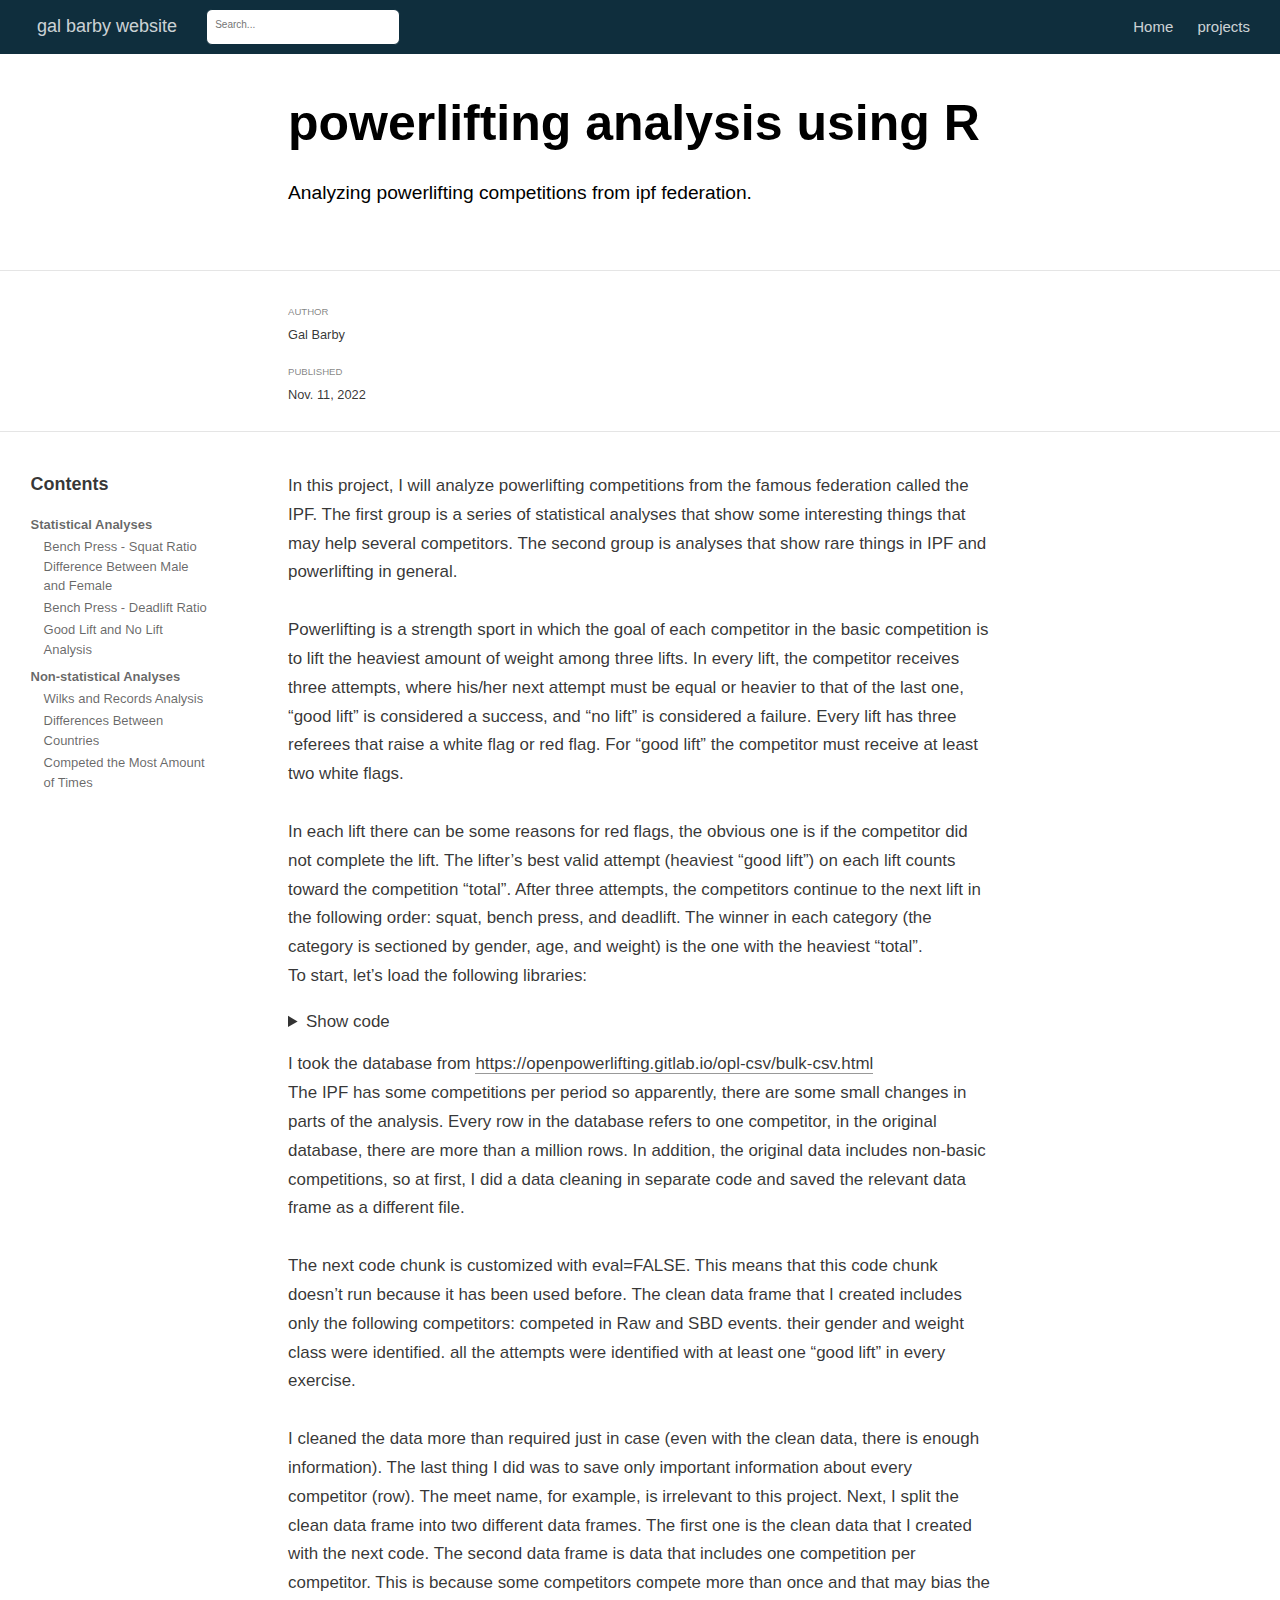
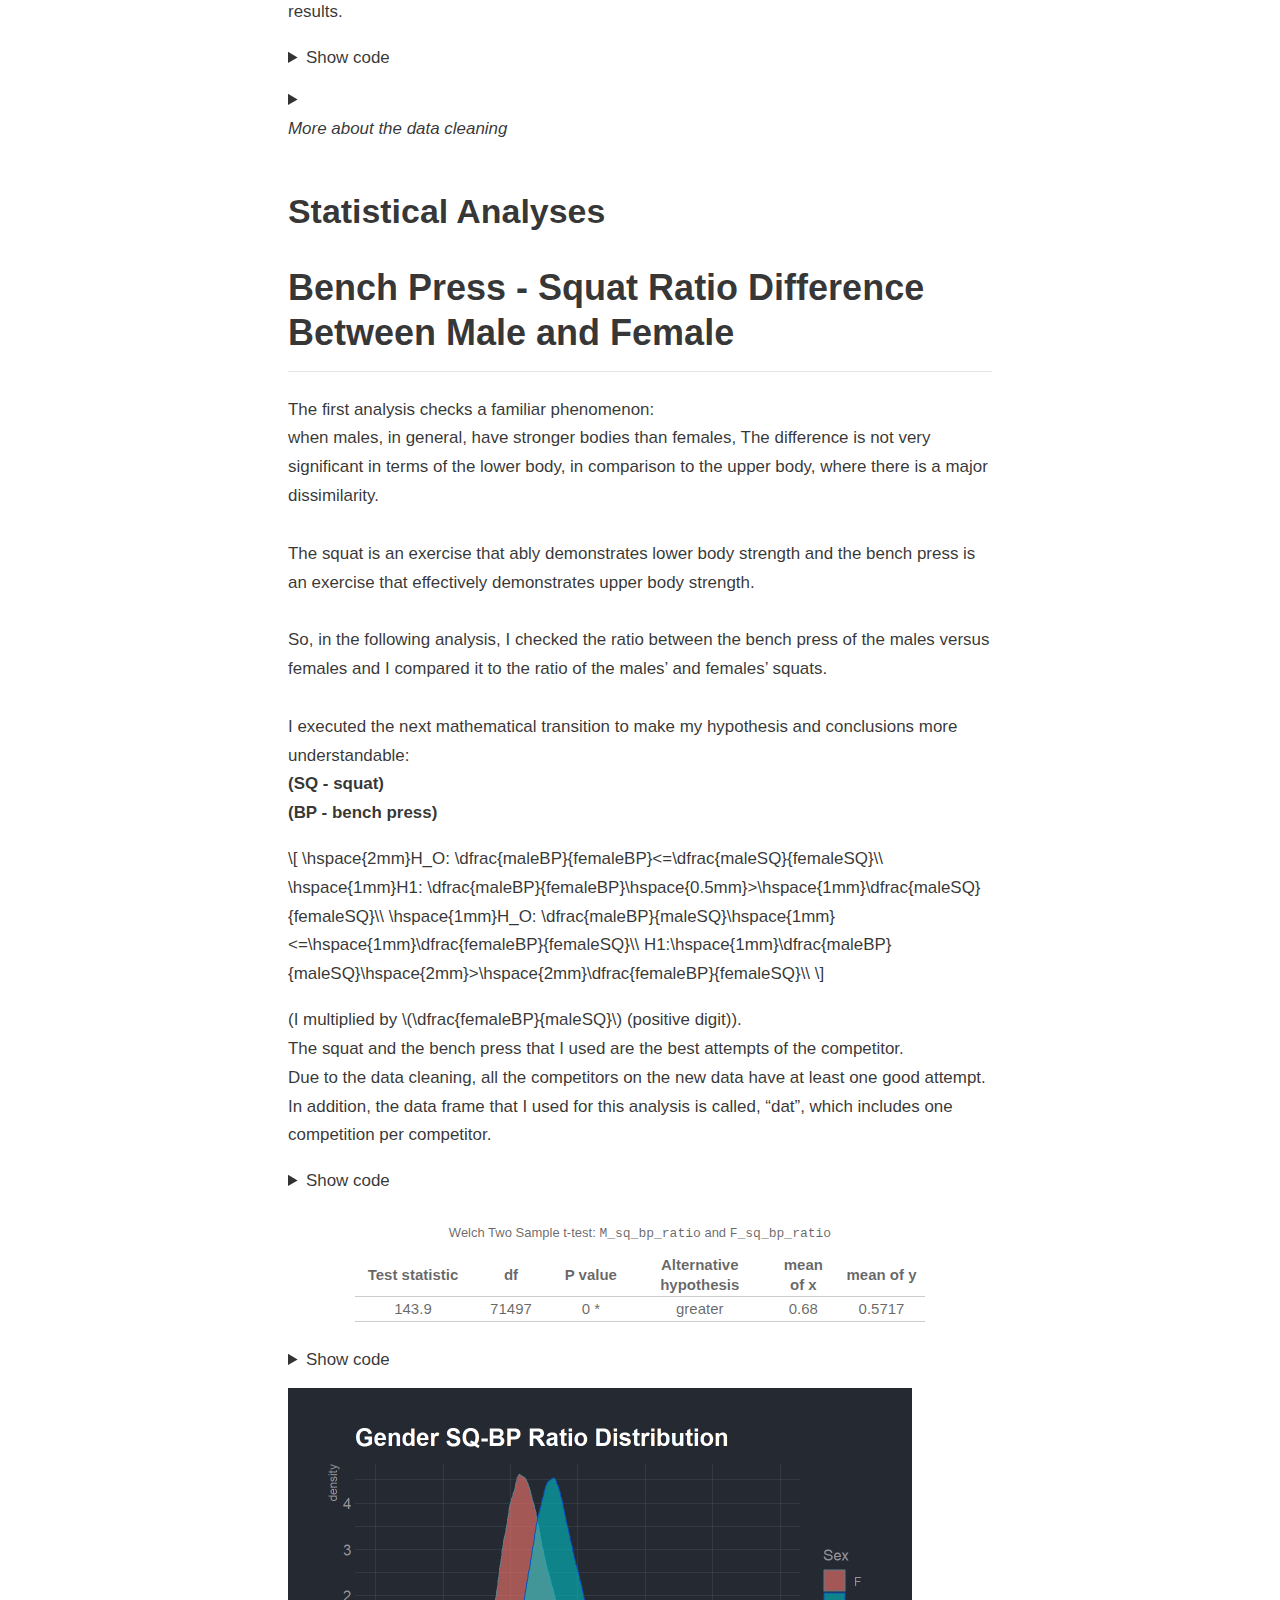
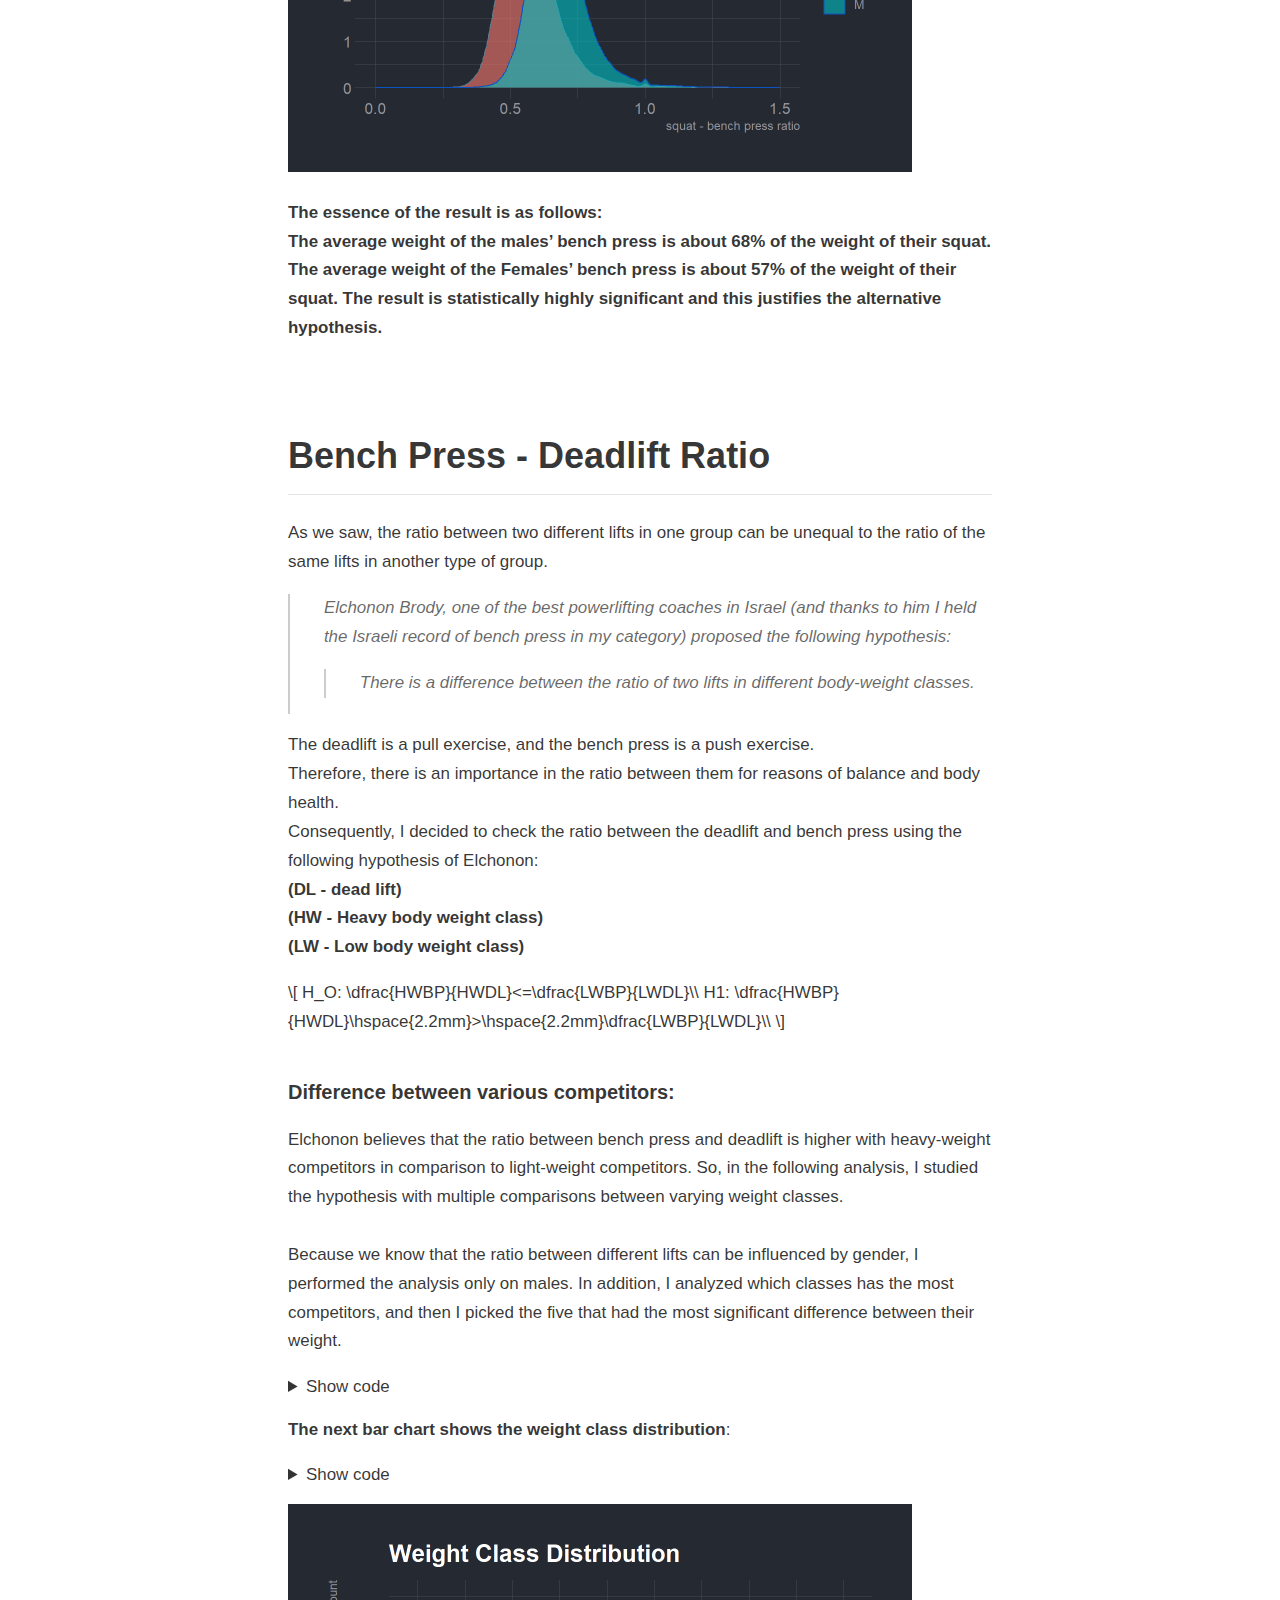
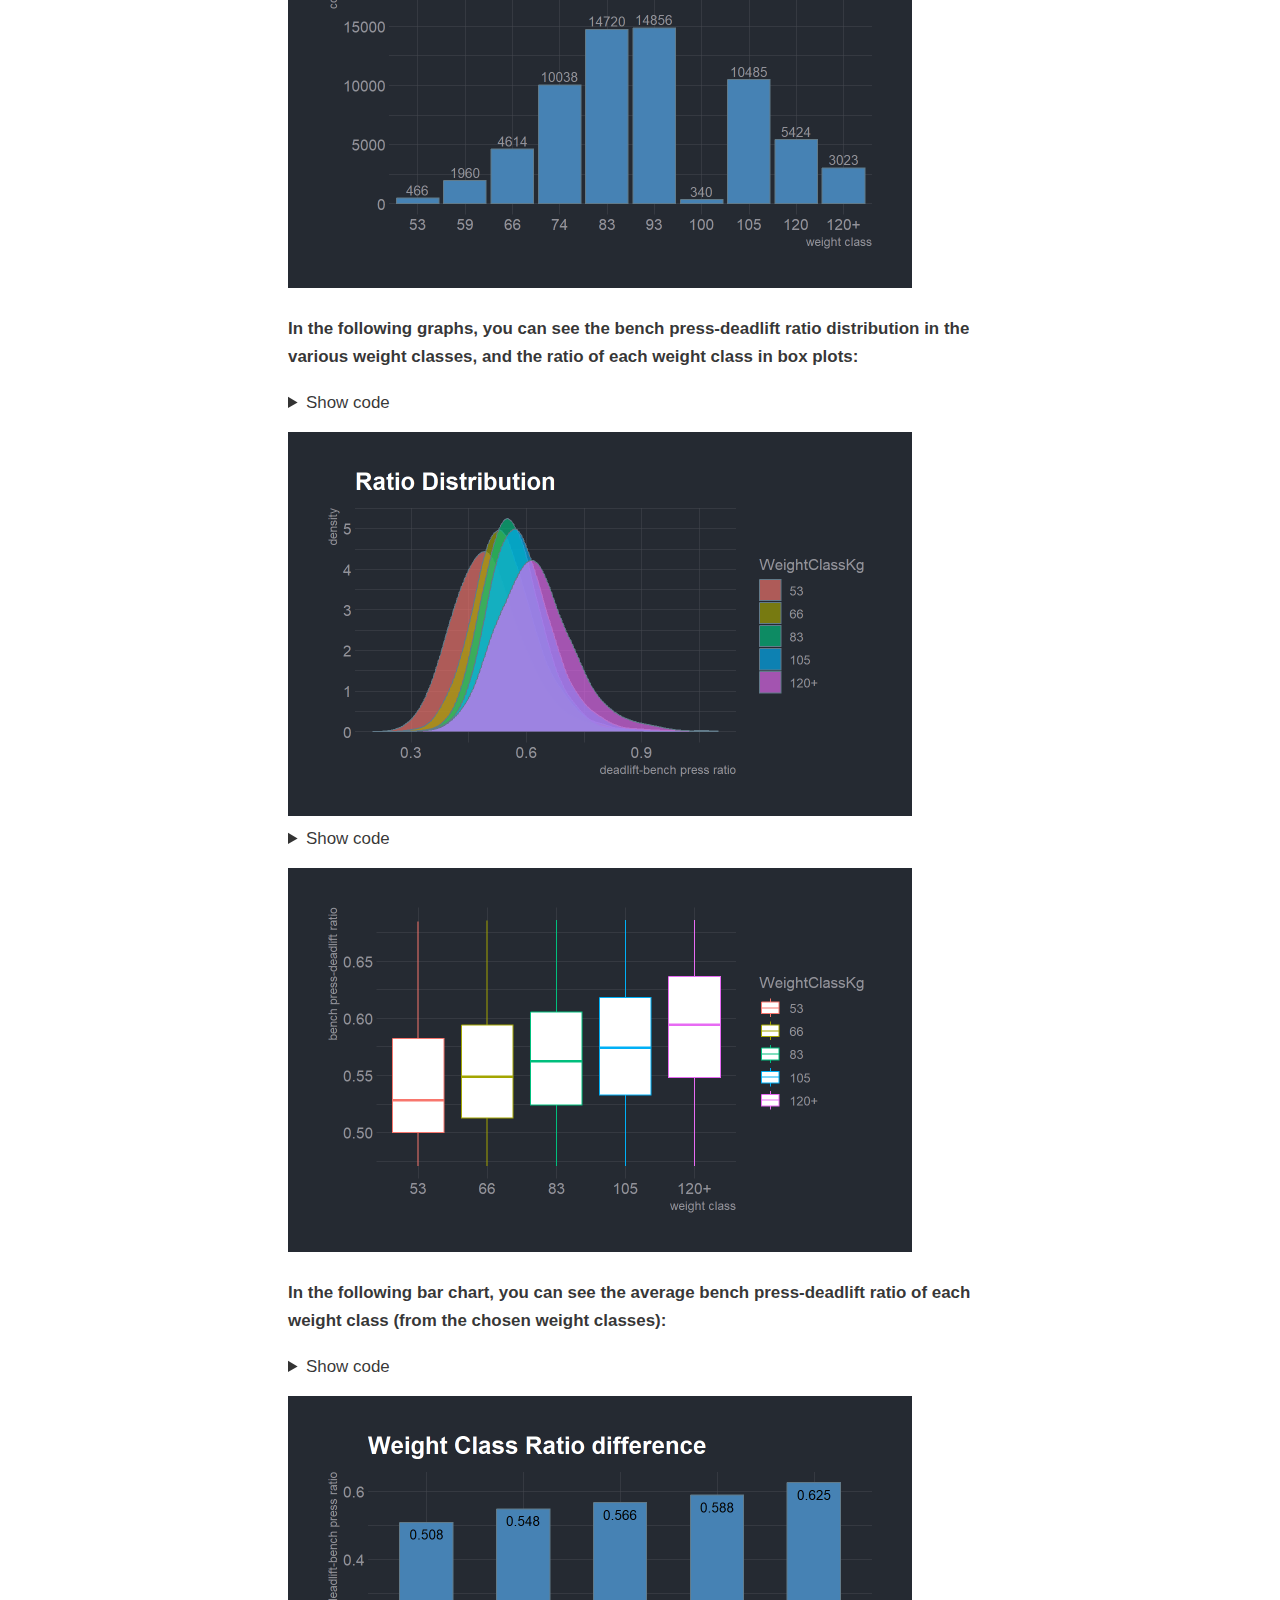
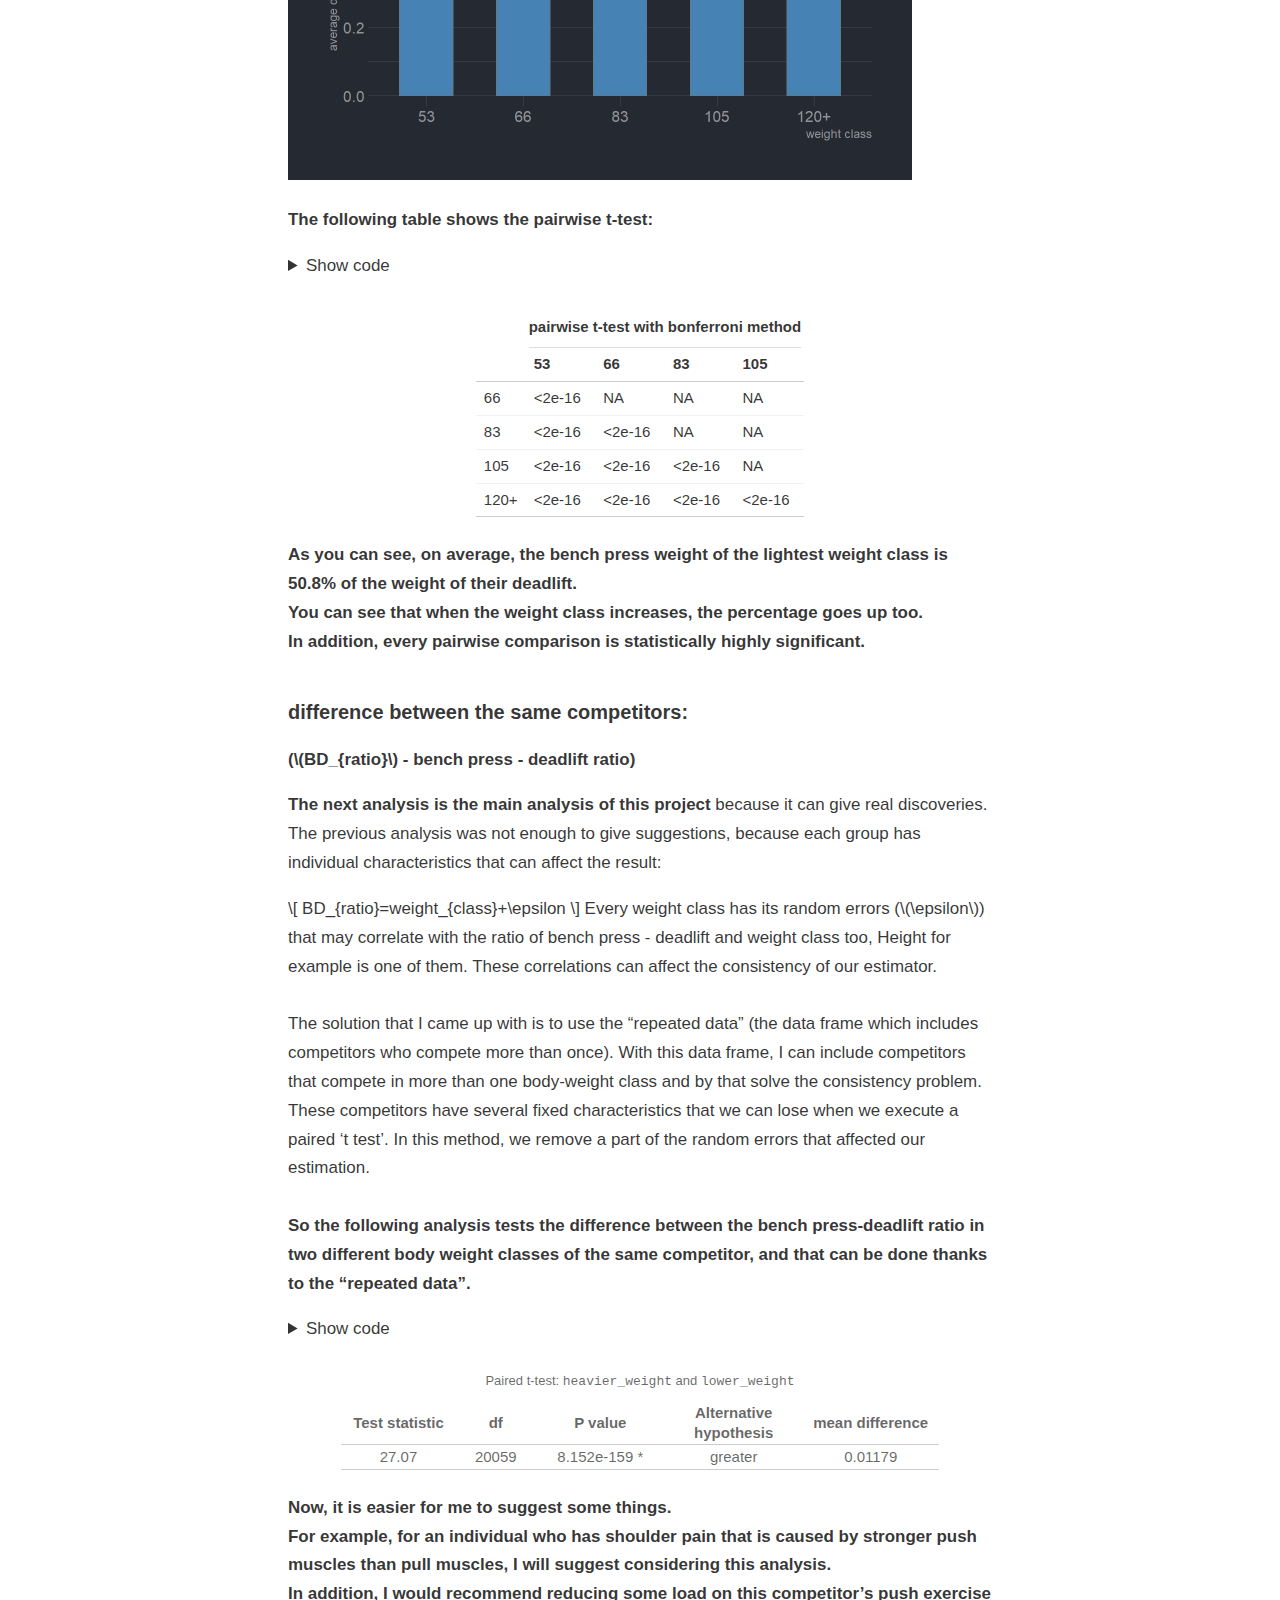
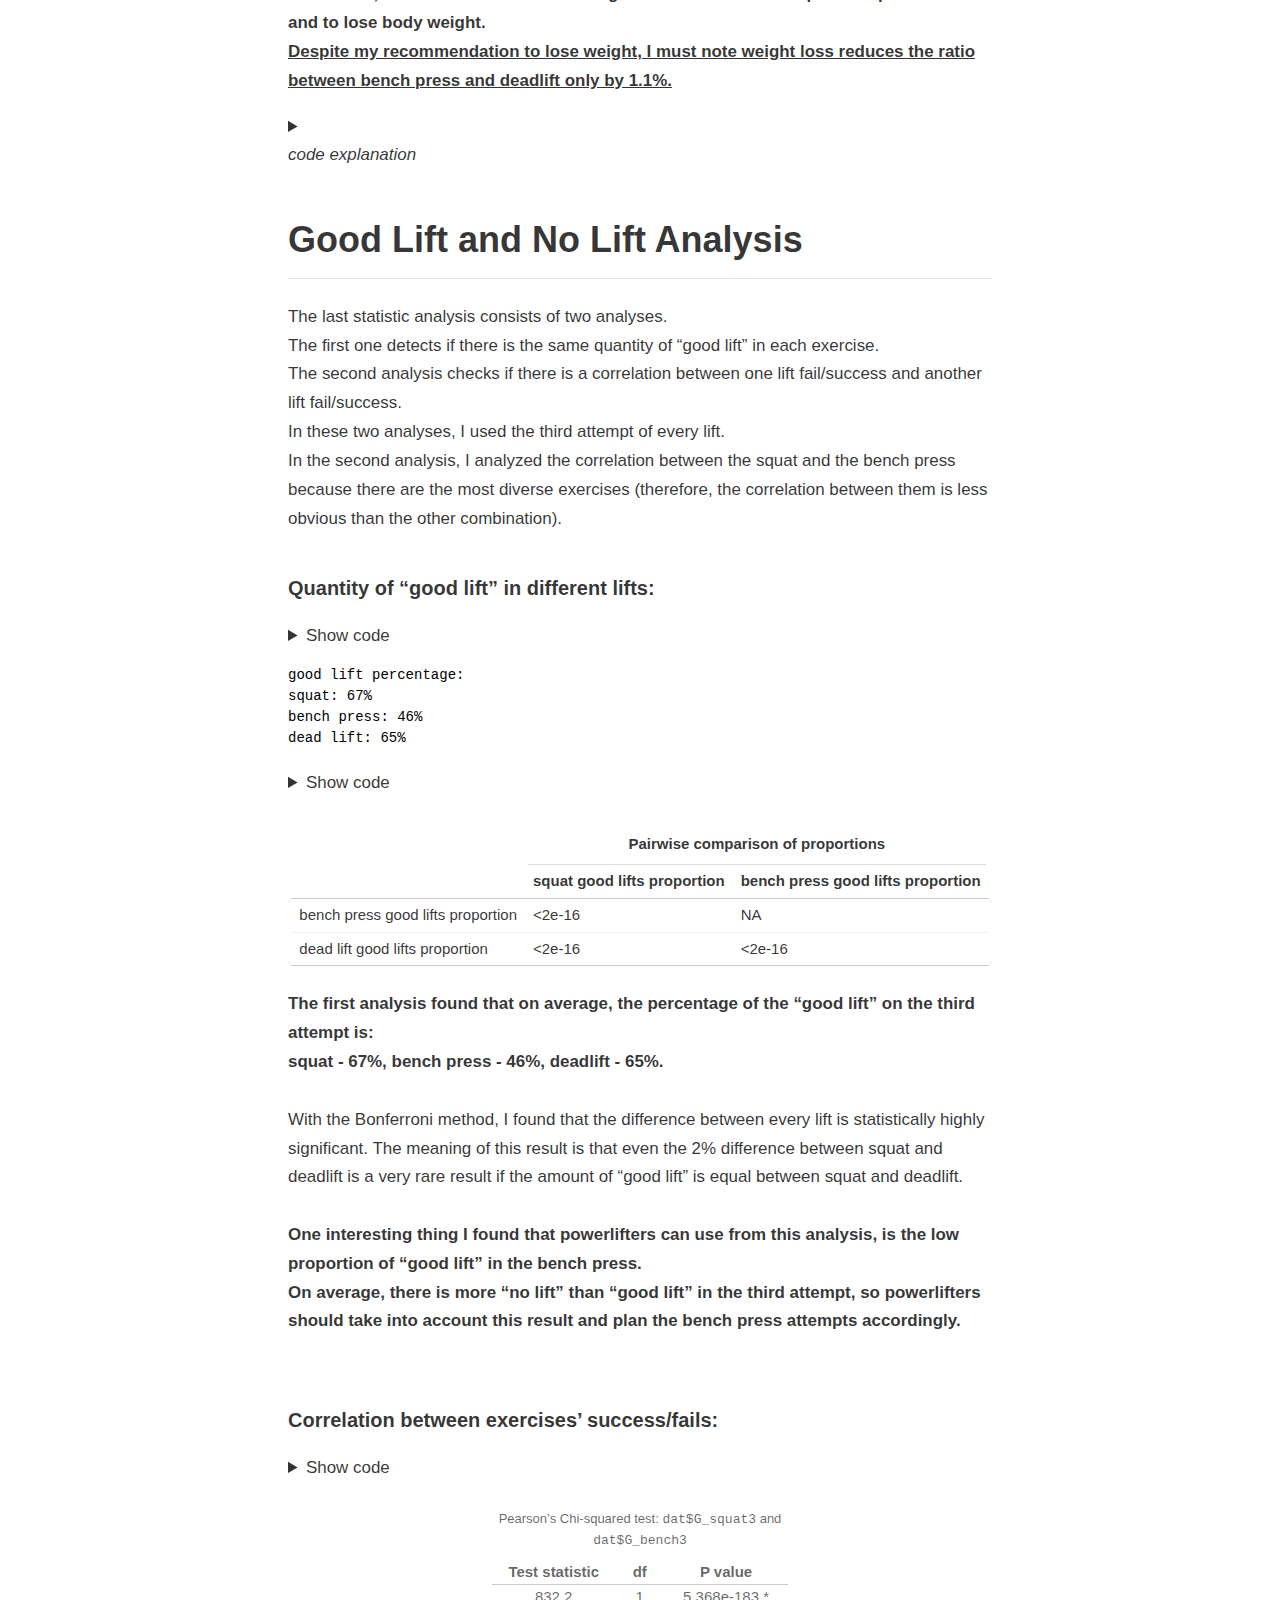
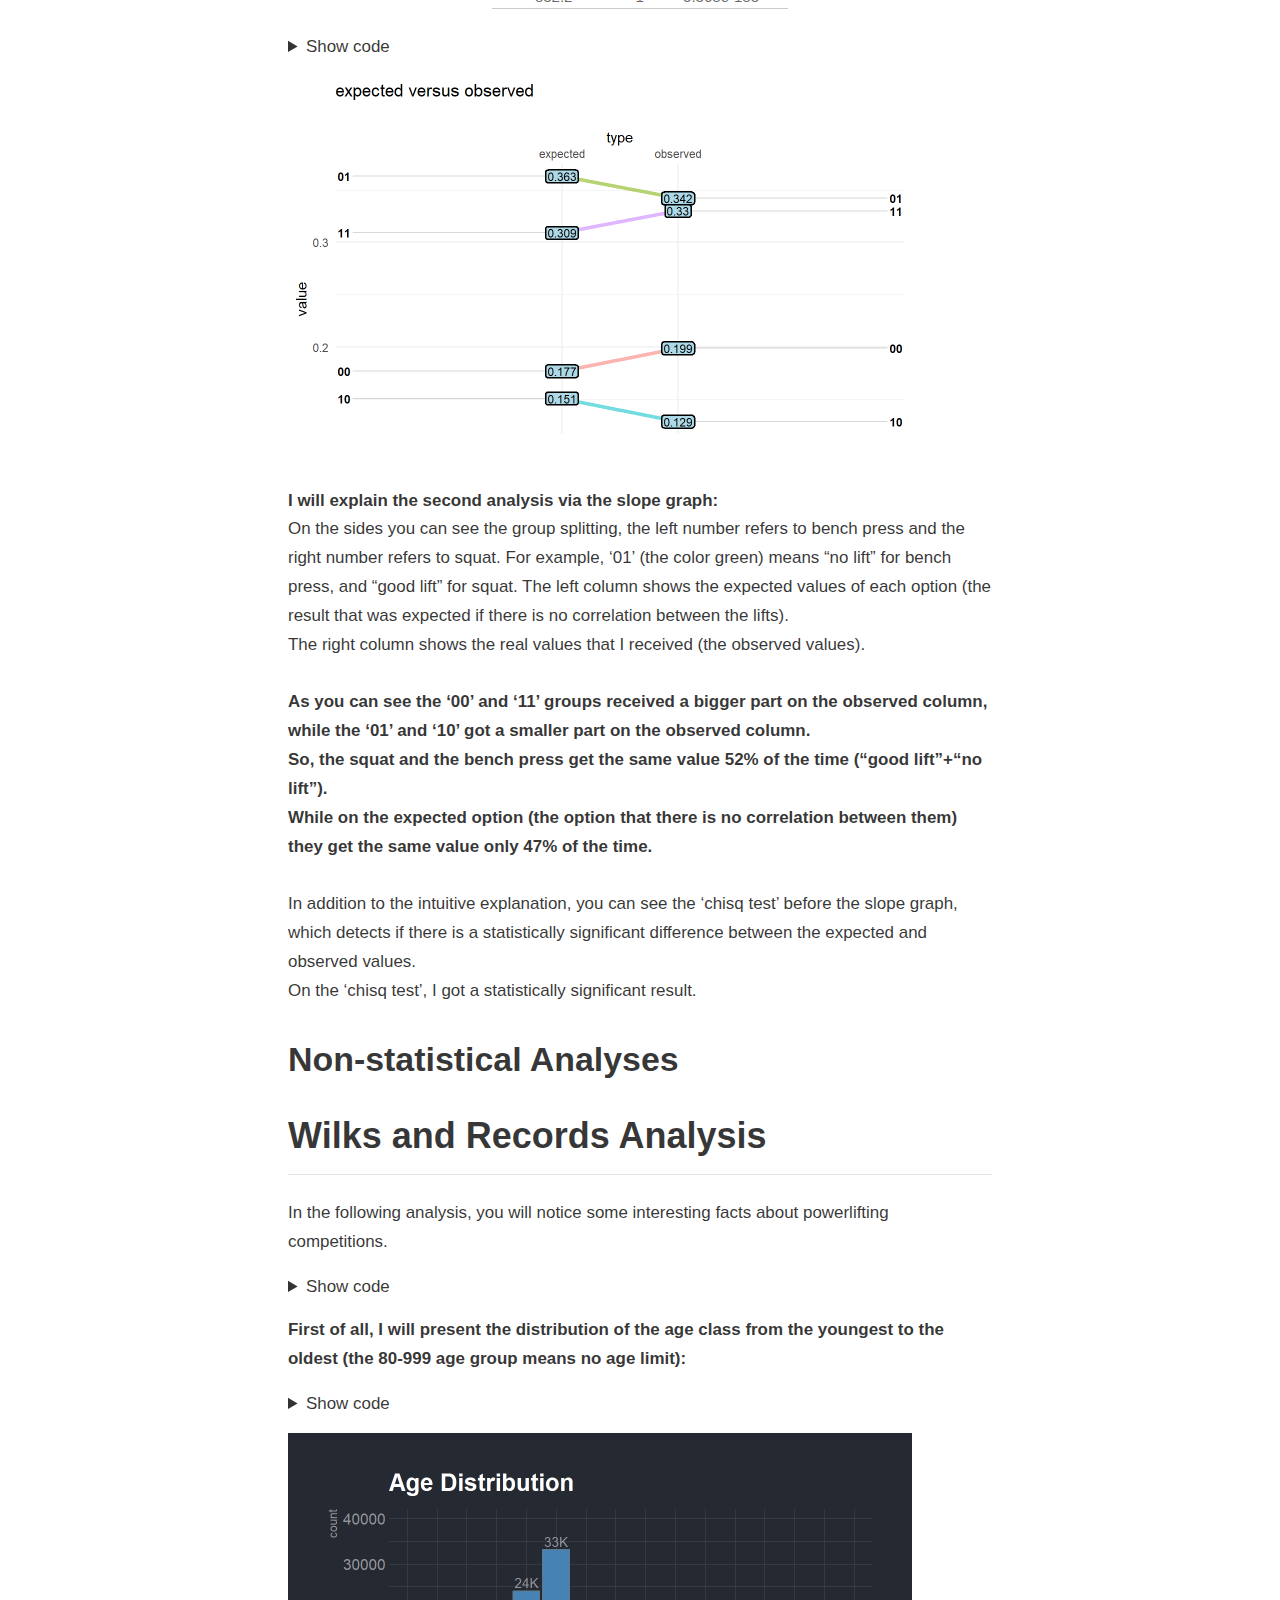
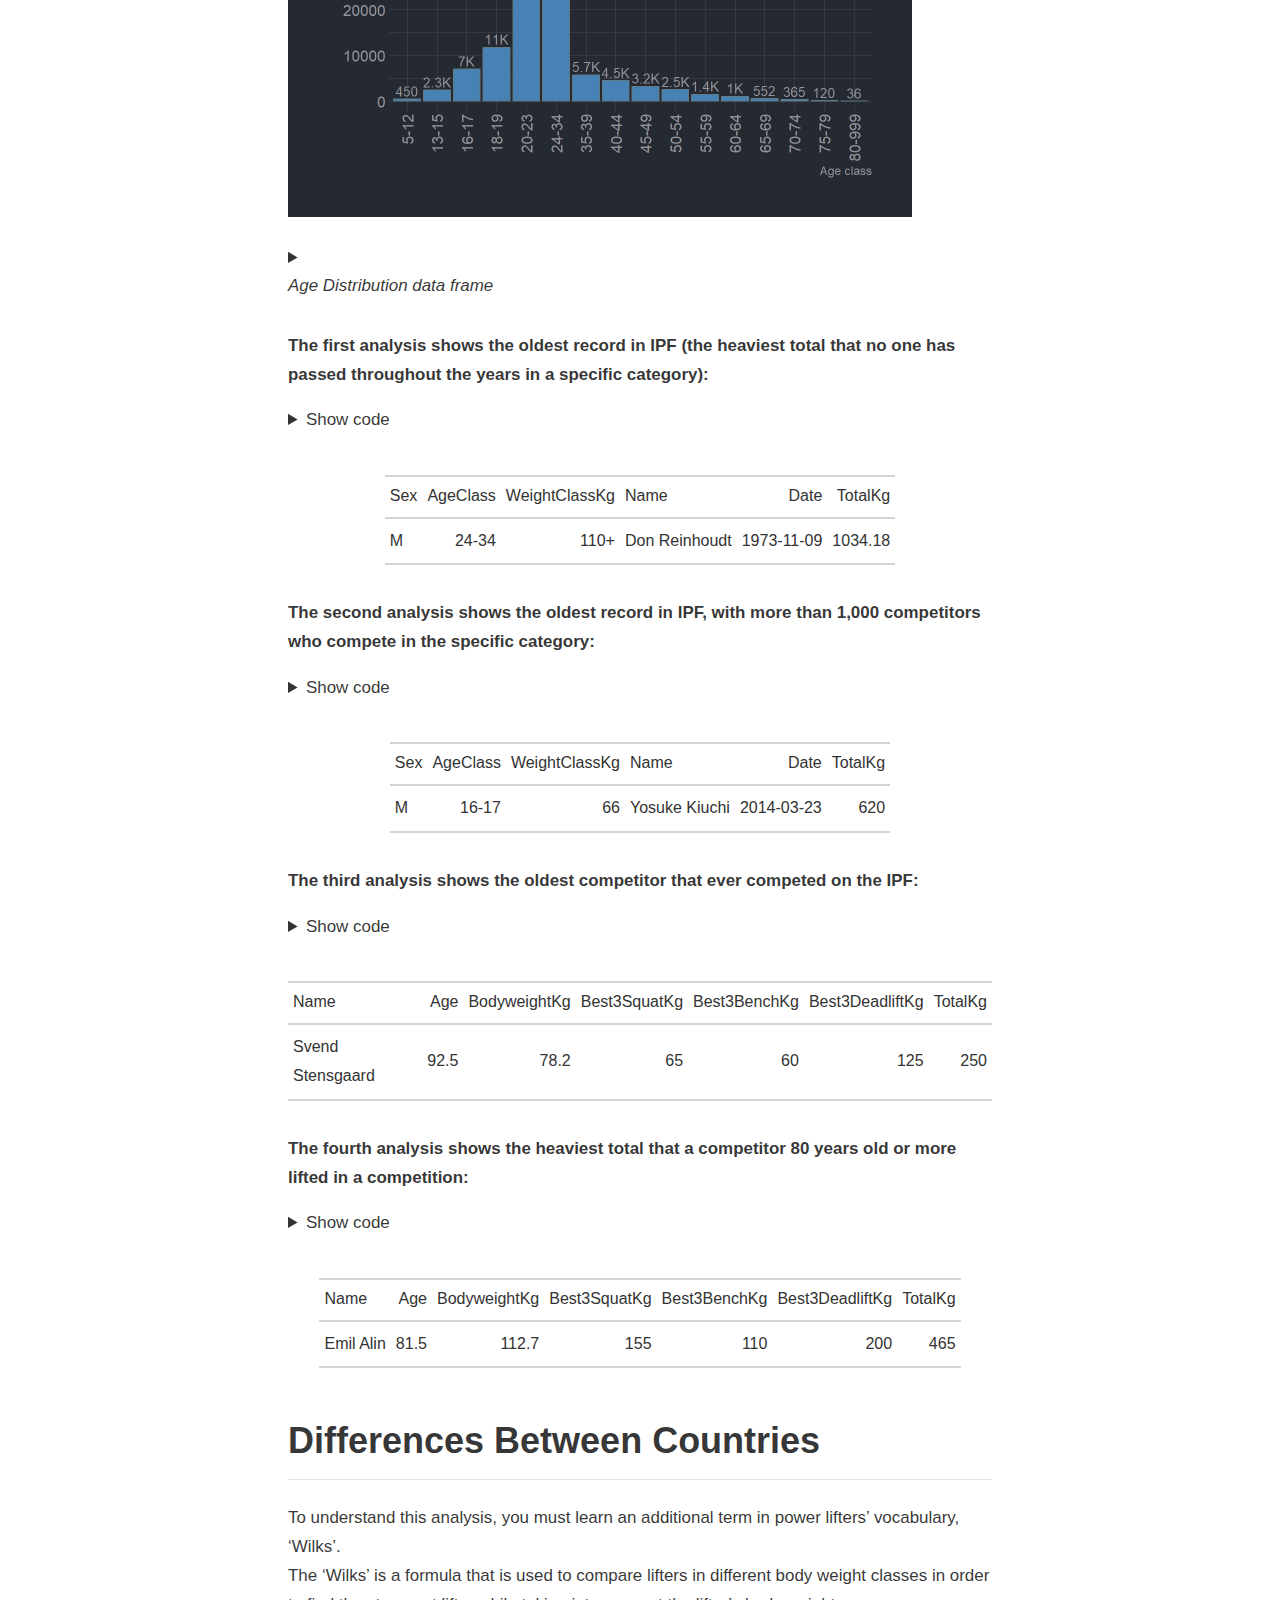
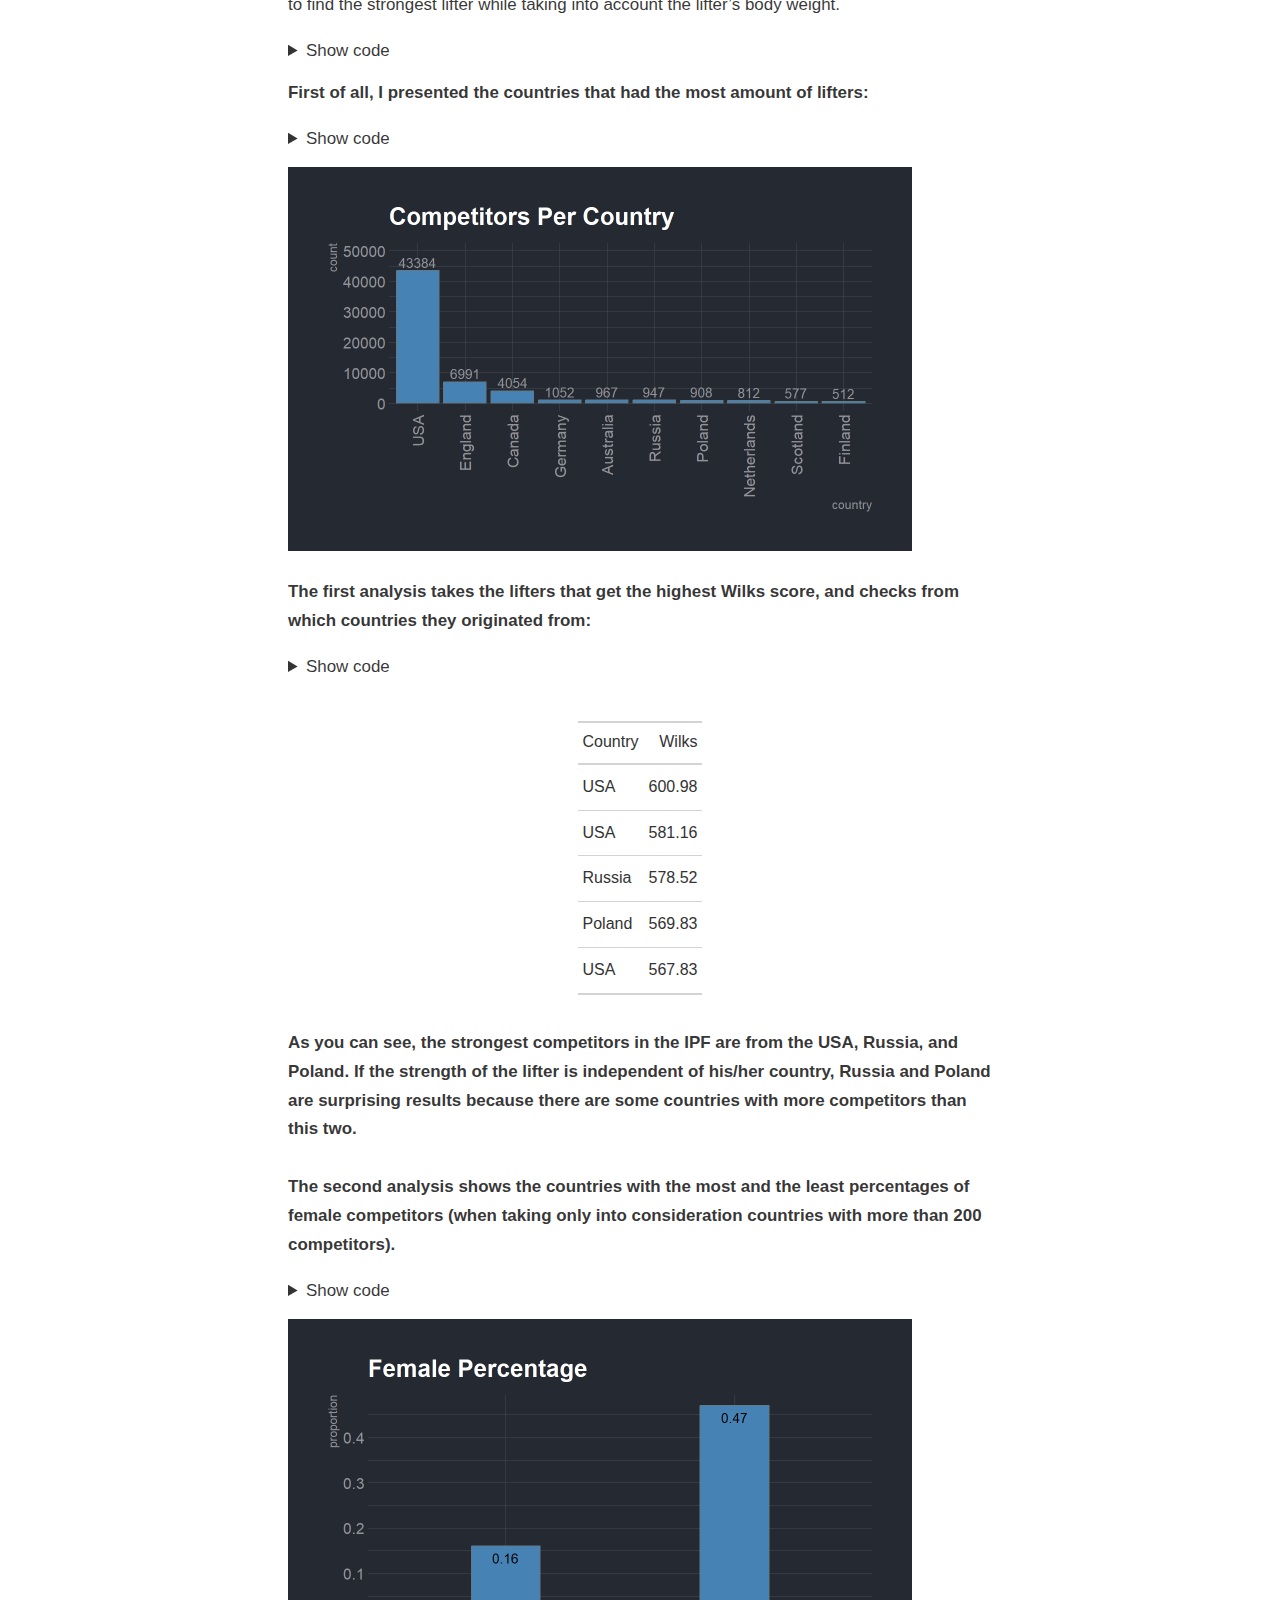
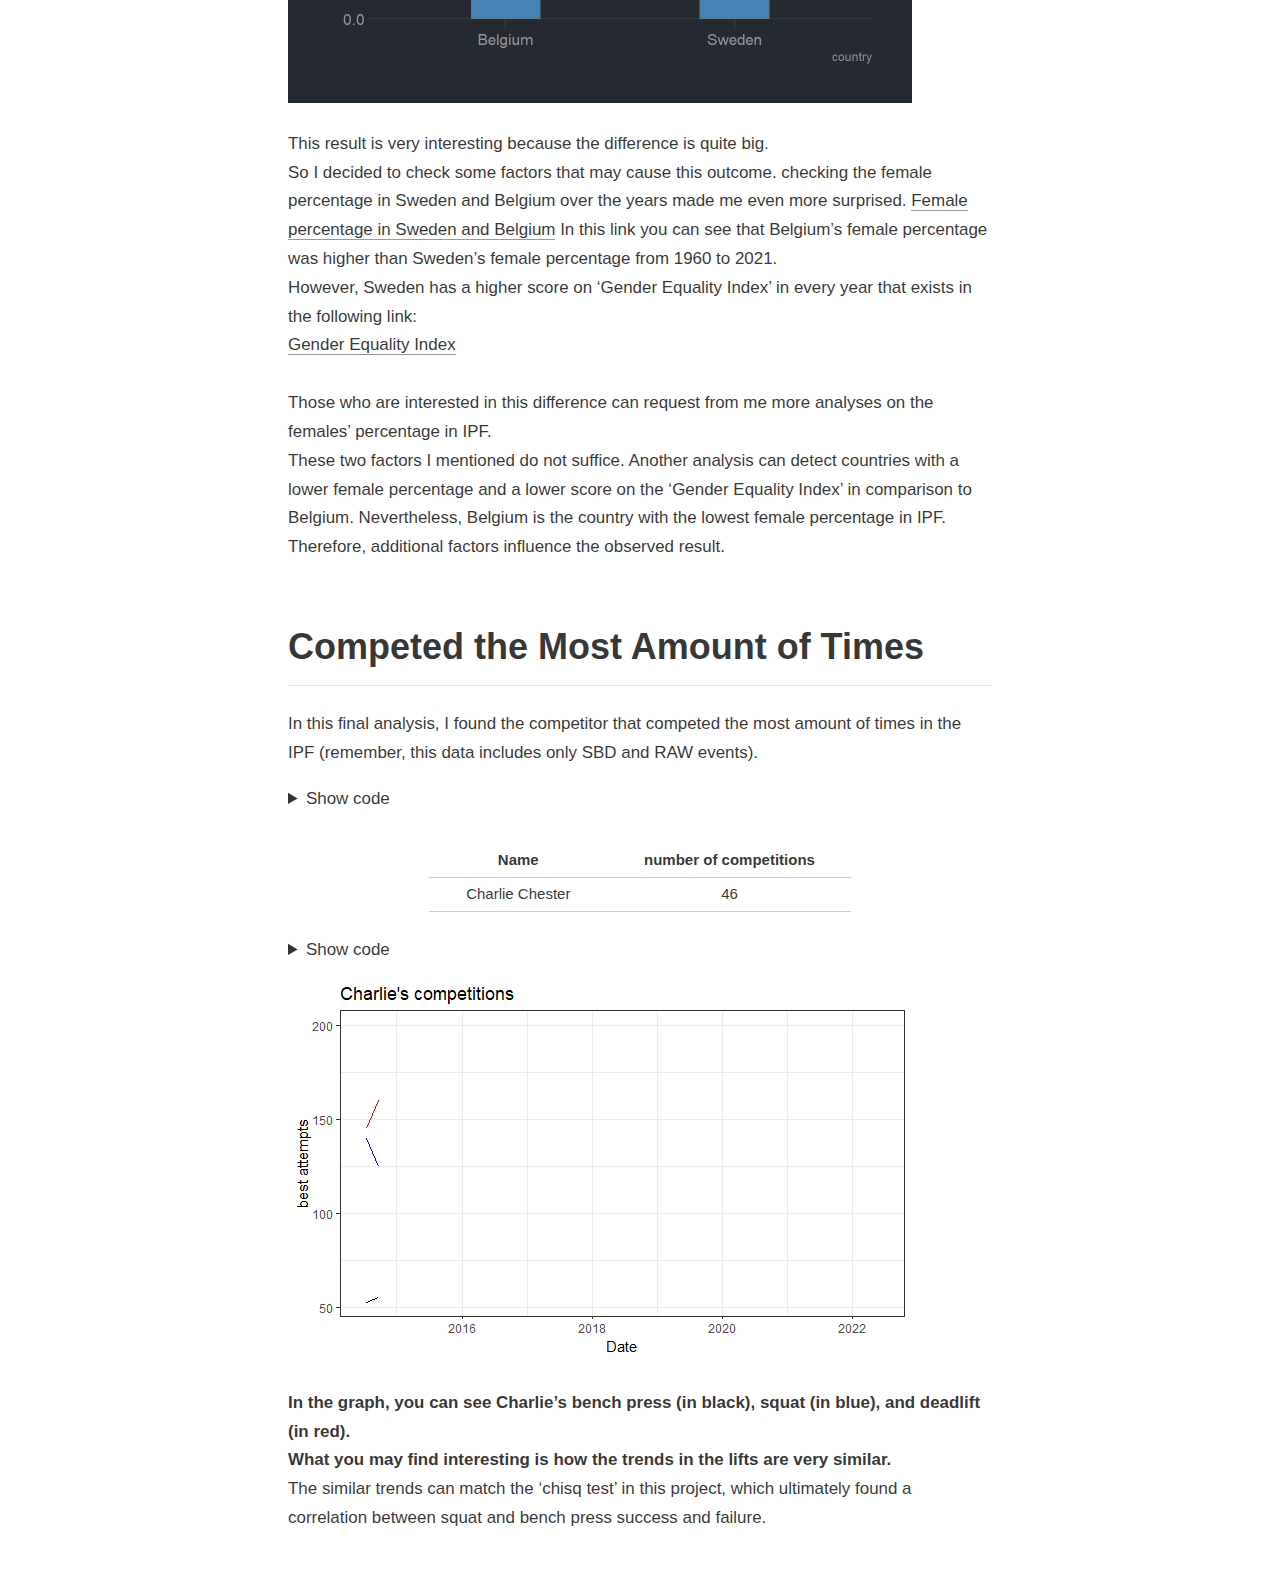
==== commit 034e1885: "back to work" ====
--- a/docs/posts/2022-10-08-powerlifting-analysis-using-r/index.html
+++ b/docs/posts/2022-10-08-powerlifting-analysis-using-r/index.html
@@ -94,8 +94,8 @@
 
 
 <!--  https://schema.org/Article -->
-<meta property="article:published" itemprop="datePublished" content="2022-10-08"/>
-<meta property="article:created" itemprop="dateCreated" content="2022-10-08"/>
+<meta property="article:published" itemprop="datePublished" content="2022-11-12"/>
+<meta property="article:created" itemprop="dateCreated" content="2022-11-12"/>
 <meta name="article:author" content="Gal Barby"/>
 
 <!--  https://developers.facebook.com/docs/sharing/webmasters#markup -->
@@ -114,12 +114,12 @@
   <!--radix_placeholder_rmarkdown_metadata-->
 
 <script type="text/json" id="radix-rmarkdown-metadata">
-{"type":"list","attributes":{"names":{"type":"character","attributes":{},"value":["title","description","author","date","output"]}},"value":[{"type":"character","attributes":{},"value":["powerlifting analysis using R"]},{"type":"character","attributes":{},"value":["Analyzing powerlifting competitions from ipf federation."]},{"type":"list","attributes":{},"value":[{"type":"list","attributes":{"names":{"type":"character","attributes":{},"value":["name","url"]}},"value":[{"type":"character","attributes":{},"value":["Gal Barby"]},{"type":"character","attributes":{},"value":["https://example.com/norajones"]}]}]},{"type":"character","attributes":{},"value":["2022-10-08"]},{"type":"list","attributes":{"names":{"type":"character","attributes":{},"value":["distill::distill_article"]}},"value":[{"type":"list","attributes":{"names":{"type":"character","attributes":{},"value":["self_contained","code_folding","toc","toc_depth","toc_float"]}},"value":[{"type":"logical","attributes":{},"value":[false]},{"type":"logical","attributes":{},"value":[true]},{"type":"logical","attributes":{},"value":[true]},{"type":"integer","attributes":{},"value":[2]},{"type":"logical","attributes":{},"value":[true]}]}]}]}
+{"type":"list","attributes":{"names":{"type":"character","attributes":{},"value":["title","description","author","date","output"]}},"value":[{"type":"character","attributes":{},"value":["powerlifting analysis using R"]},{"type":"character","attributes":{},"value":["Analyzing powerlifting competitions from ipf federation."]},{"type":"list","attributes":{},"value":[{"type":"list","attributes":{"names":{"type":"character","attributes":{},"value":["name","url"]}},"value":[{"type":"character","attributes":{},"value":["Gal Barby"]},{"type":"character","attributes":{},"value":["https://example.com/norajones"]}]}]},{"type":"character","attributes":{},"value":["2022-11-12"]},{"type":"list","attributes":{"names":{"type":"character","attributes":{},"value":["distill::distill_article"]}},"value":[{"type":"list","attributes":{"names":{"type":"character","attributes":{},"value":["self_contained","code_folding","toc","toc_depth","toc_float"]}},"value":[{"type":"logical","attributes":{},"value":[false]},{"type":"logical","attributes":{},"value":[true]},{"type":"logical","attributes":{},"value":[true]},{"type":"integer","attributes":{},"value":[2]},{"type":"logical","attributes":{},"value":[true]}]}]}]}
 </script>
 <!--/radix_placeholder_rmarkdown_metadata-->
   
   <script type="text/json" id="radix-resource-manifest">
-  {"type":"character","attributes":{},"value":["powerlifting-analysis-using-r_files/anchor-4.2.2/anchor.min.js","powerlifting-analysis-using-r_files/bowser-1.9.3/bowser.min.js","powerlifting-analysis-using-r_files/distill-2.2.21/template.v2.js","powerlifting-analysis-using-r_files/figure-html5/unnamed-chunk-10-1.gif","powerlifting-analysis-using-r_files/figure-html5/unnamed-chunk-11-1.png","powerlifting-analysis-using-r_files/figure-html5/unnamed-chunk-13-1.png","powerlifting-analysis-using-r_files/figure-html5/unnamed-chunk-19-1.png","powerlifting-analysis-using-r_files/figure-html5/unnamed-chunk-21-1.png","powerlifting-analysis-using-r_files/figure-html5/unnamed-chunk-22-1.gif","powerlifting-analysis-using-r_files/figure-html5/unnamed-chunk-3-1.png","powerlifting-analysis-using-r_files/figure-html5/unnamed-chunk-4-1.png","powerlifting-analysis-using-r_files/figure-html5/unnamed-chunk-5-1.png","powerlifting-analysis-using-r_files/figure-html5/unnamed-chunk-6-1.png","powerlifting-analysis-using-r_files/figure-html5/unnamed-chunk-6-2.png","powerlifting-analysis-using-r_files/figure-html5/unnamed-chunk-7-1.png","powerlifting-analysis-using-r_files/figure-html5/unnamed-chunk-8-1.png","powerlifting-analysis-using-r_files/figure-html5/unnamed-chunk-9-1.gif","powerlifting-analysis-using-r_files/header-attrs-2.14/header-attrs.js","powerlifting-analysis-using-r_files/jquery-3.6.0/jquery-3.6.0.js","powerlifting-analysis-using-r_files/jquery-3.6.0/jquery-3.6.0.min.js","powerlifting-analysis-using-r_files/jquery-3.6.0/jquery-3.6.0.min.map","powerlifting-analysis-using-r_files/kePrint-0.0.1/kePrint.js","powerlifting-analysis-using-r_files/lightable-0.0.1/lightable.css","powerlifting-analysis-using-r_files/popper-2.6.0/popper.min.js","powerlifting-analysis-using-r_files/tabwid-1.1.0/scrool.css","powerlifting-analysis-using-r_files/tabwid-1.1.0/tabwid.css","powerlifting-analysis-using-r_files/tippy-6.2.7/tippy-bundle.umd.min.js","powerlifting-analysis-using-r_files/tippy-6.2.7/tippy-light-border.css","powerlifting-analysis-using-r_files/tippy-6.2.7/tippy.css","powerlifting-analysis-using-r_files/tippy-6.2.7/tippy.umd.min.js","powerlifting-analysis-using-r_files/webcomponents-2.0.0/webcomponents.js","the final ipf cleaned data2.xlsx"]}
+  {"type":"character","attributes":{},"value":["powerlifting-analysis-using-r_files/anchor-4.2.2/anchor.min.js","powerlifting-analysis-using-r_files/bowser-1.9.3/bowser.min.js","powerlifting-analysis-using-r_files/distill-2.2.21/template.v2.js","powerlifting-analysis-using-r_files/figure-html5/unnamed-chunk-10-1.gif","powerlifting-analysis-using-r_files/figure-html5/unnamed-chunk-11-1.png","powerlifting-analysis-using-r_files/figure-html5/unnamed-chunk-13-1.png","powerlifting-analysis-using-r_files/figure-html5/unnamed-chunk-19-1.png","powerlifting-analysis-using-r_files/figure-html5/unnamed-chunk-21-1.png","powerlifting-analysis-using-r_files/figure-html5/unnamed-chunk-22-1.gif","powerlifting-analysis-using-r_files/figure-html5/unnamed-chunk-3-1.png","powerlifting-analysis-using-r_files/figure-html5/unnamed-chunk-4-1.png","powerlifting-analysis-using-r_files/figure-html5/unnamed-chunk-5-1.png","powerlifting-analysis-using-r_files/figure-html5/unnamed-chunk-6-1.png","powerlifting-analysis-using-r_files/figure-html5/unnamed-chunk-6-2.png","powerlifting-analysis-using-r_files/figure-html5/unnamed-chunk-7-1.png","powerlifting-analysis-using-r_files/figure-html5/unnamed-chunk-8-1.png","powerlifting-analysis-using-r_files/figure-html5/unnamed-chunk-9-1.gif","powerlifting-analysis-using-r_files/header-attrs-2.14/header-attrs.js","powerlifting-analysis-using-r_files/header-attrs-2.19/header-attrs.js","powerlifting-analysis-using-r_files/jquery-3.6.0/jquery-3.6.0.js","powerlifting-analysis-using-r_files/jquery-3.6.0/jquery-3.6.0.min.js","powerlifting-analysis-using-r_files/jquery-3.6.0/jquery-3.6.0.min.map","powerlifting-analysis-using-r_files/kePrint-0.0.1/kePrint.js","powerlifting-analysis-using-r_files/lightable-0.0.1/lightable.css","powerlifting-analysis-using-r_files/popper-2.6.0/popper.min.js","powerlifting-analysis-using-r_files/tabwid-1.1.0/scrool.css","powerlifting-analysis-using-r_files/tabwid-1.1.0/tabwid.css","powerlifting-analysis-using-r_files/tippy-6.2.7/tippy-bundle.umd.min.js","powerlifting-analysis-using-r_files/tippy-6.2.7/tippy-light-border.css","powerlifting-analysis-using-r_files/tippy-6.2.7/tippy.css","powerlifting-analysis-using-r_files/tippy-6.2.7/tippy.umd.min.js","powerlifting-analysis-using-r_files/webcomponents-2.0.0/webcomponents.js","the final ipf cleaned data2.xlsx"]}
   </script>
   <!--radix_placeholder_navigation_in_header-->
 <meta name="distill:offset" content="../.."/>
@@ -2395,7 +2395,7 @@
   color: var(--hover-color, white);
 }</style>
 <!--/radix_placeholder_distill-->
-  <script src="../../site_libs/header-attrs-2.14/header-attrs.js"></script>
+  <script src="../../site_libs/header-attrs-2.19/header-attrs.js"></script>
   <script src="../../site_libs/kePrint-0.0.1/kePrint.js"></script>
   <link href="../../site_libs/lightable-0.0.1/lightable.css" rel="stylesheet" />
   <script src="../../site_libs/jquery-3.6.0/jquery-3.6.0.min.js"></script>
@@ -2418,7 +2418,7 @@
 <!--radix_placeholder_front_matter-->
 
 <script id="distill-front-matter" type="text/json">
-{"title":"powerlifting analysis using R","description":"Analyzing powerlifting competitions from ipf federation.","authors":[{"author":"Gal Barby","authorURL":"https://example.com/norajones","affiliation":"&nbsp;","affiliationURL":"#","orcidID":""}],"publishedDate":"2022-10-08T00:00:00.000+03:00","citationText":"Barby, 2022"}
+{"title":"powerlifting analysis using R","description":"Analyzing powerlifting competitions from ipf federation.","authors":[{"author":"Gal Barby","authorURL":"https://example.com/norajones","affiliation":"&nbsp;","affiliationURL":"#","orcidID":""}],"publishedDate":"2022-11-12T00:00:00.000+02:00","citationText":"Barby, 2022"}
 </script>
 
 <!--/radix_placeholder_front_matter-->
@@ -2450,7 +2450,7 @@
 <div class="d-byline">
   Gal Barby <a href="https://example.com/norajones" class="uri">https://example.com/norajones</a> 
   
-<br/>2022-10-08
+<br/>2022-11-12
 </div>
 
 <div class="d-article">
@@ -3374,12 +3374,12 @@
 <span>  <span class='fu'><a href='https://gt.rstudio.com/reference/gt.html'>gt</a></span><span class='op'>(</span><span class='op'>)</span></span></code></pre>
 </div>
 </details>
-<div id="ufxqdebtnu" style="overflow-x:auto;overflow-y:auto;width:auto;height:auto;">
+<div id="ufftuvbpos" style="padding-left:0px;padding-right:0px;padding-top:10px;padding-bottom:10px;overflow-x:auto;overflow-y:auto;width:auto;height:auto;">
 <style>html {
   font-family: -apple-system, BlinkMacSystemFont, 'Segoe UI', Roboto, Oxygen, Ubuntu, Cantarell, 'Helvetica Neue', 'Fira Sans', 'Droid Sans', Arial, sans-serif;
 }
 
-#ufxqdebtnu .gt_table {
+#ufftuvbpos .gt_table {
   display: table;
   border-collapse: collapse;
   margin-left: auto;
@@ -3404,7 +3404,7 @@
   border-left-color: #D3D3D3;
 }
 
-#ufxqdebtnu .gt_heading {
+#ufftuvbpos .gt_heading {
   background-color: #FFFFFF;
   text-align: center;
   border-bottom-color: #FFFFFF;
@@ -3416,7 +3416,12 @@
   border-right-color: #D3D3D3;
 }
 
-#ufxqdebtnu .gt_title {
+#ufftuvbpos .gt_caption {
+  padding-top: 4px;
+  padding-bottom: 4px;
+}
+
+#ufftuvbpos .gt_title {
   color: #333333;
   font-size: 125%;
   font-weight: initial;
@@ -3428,7 +3433,7 @@
   border-bottom-width: 0;
 }
 
-#ufxqdebtnu .gt_subtitle {
+#ufftuvbpos .gt_subtitle {
   color: #333333;
   font-size: 85%;
   font-weight: initial;
@@ -3440,13 +3445,13 @@
   border-top-width: 0;
 }
 
-#ufxqdebtnu .gt_bottom_border {
+#ufftuvbpos .gt_bottom_border {
   border-bottom-style: solid;
   border-bottom-width: 2px;
   border-bottom-color: #D3D3D3;
 }
 
-#ufxqdebtnu .gt_col_headings {
+#ufftuvbpos .gt_col_headings {
   border-top-style: solid;
   border-top-width: 2px;
   border-top-color: #D3D3D3;
@@ -3461,7 +3466,7 @@
   border-right-color: #D3D3D3;
 }
 
-#ufxqdebtnu .gt_col_heading {
+#ufftuvbpos .gt_col_heading {
   color: #333333;
   background-color: #FFFFFF;
   font-size: 100%;
@@ -3481,7 +3486,7 @@
   overflow-x: hidden;
 }
 
-#ufxqdebtnu .gt_column_spanner_outer {
+#ufftuvbpos .gt_column_spanner_outer {
   color: #333333;
   background-color: #FFFFFF;
   font-size: 100%;
@@ -3493,15 +3498,15 @@
   padding-right: 4px;
 }
 
-#ufxqdebtnu .gt_column_spanner_outer:first-child {
+#ufftuvbpos .gt_column_spanner_outer:first-child {
   padding-left: 0;
 }
 
-#ufxqdebtnu .gt_column_spanner_outer:last-child {
+#ufftuvbpos .gt_column_spanner_outer:last-child {
   padding-right: 0;
 }
 
-#ufxqdebtnu .gt_column_spanner {
+#ufftuvbpos .gt_column_spanner {
   border-bottom-style: solid;
   border-bottom-width: 2px;
   border-bottom-color: #D3D3D3;
@@ -3513,7 +3518,7 @@
   width: 100%;
 }
 
-#ufxqdebtnu .gt_group_heading {
+#ufftuvbpos .gt_group_heading {
   padding-top: 8px;
   padding-bottom: 8px;
   padding-left: 5px;
@@ -3536,9 +3541,10 @@
   border-right-width: 1px;
   border-right-color: #D3D3D3;
   vertical-align: middle;
-}
-
-#ufxqdebtnu .gt_empty_group_heading {
+  text-align: left;
+}
+
+#ufftuvbpos .gt_empty_group_heading {
   padding: 0.5px;
   color: #333333;
   background-color: #FFFFFF;
@@ -3553,15 +3559,15 @@
   vertical-align: middle;
 }
 
-#ufxqdebtnu .gt_from_md > :first-child {
+#ufftuvbpos .gt_from_md > :first-child {
   margin-top: 0;
 }
 
-#ufxqdebtnu .gt_from_md > :last-child {
+#ufftuvbpos .gt_from_md > :last-child {
   margin-bottom: 0;
 }
 
-#ufxqdebtnu .gt_row {
+#ufftuvbpos .gt_row {
   padding-top: 8px;
   padding-bottom: 8px;
   padding-left: 5px;
@@ -3580,7 +3586,7 @@
   overflow-x: hidden;
 }
 
-#ufxqdebtnu .gt_stub {
+#ufftuvbpos .gt_stub {
   color: #333333;
   background-color: #FFFFFF;
   font-size: 100%;
@@ -3593,7 +3599,7 @@
   padding-right: 5px;
 }
 
-#ufxqdebtnu .gt_stub_row_group {
+#ufftuvbpos .gt_stub_row_group {
   color: #333333;
   background-color: #FFFFFF;
   font-size: 100%;
@@ -3607,11 +3613,11 @@
   vertical-align: top;
 }
 
-#ufxqdebtnu .gt_row_group_first td {
+#ufftuvbpos .gt_row_group_first td {
   border-top-width: 2px;
 }
 
-#ufxqdebtnu .gt_summary_row {
+#ufftuvbpos .gt_summary_row {
   color: #333333;
   background-color: #FFFFFF;
   text-transform: inherit;
@@ -3621,16 +3627,16 @@
   padding-right: 5px;
 }
 
-#ufxqdebtnu .gt_first_summary_row {
+#ufftuvbpos .gt_first_summary_row {
   border-top-style: solid;
   border-top-color: #D3D3D3;
 }
 
-#ufxqdebtnu .gt_first_summary_row.thick {
+#ufftuvbpos .gt_first_summary_row.thick {
   border-top-width: 2px;
 }
 
-#ufxqdebtnu .gt_last_summary_row {
+#ufftuvbpos .gt_last_summary_row {
   padding-top: 8px;
   padding-bottom: 8px;
   padding-left: 5px;
@@ -3640,7 +3646,7 @@
   border-bottom-color: #D3D3D3;
 }
 
-#ufxqdebtnu .gt_grand_summary_row {
+#ufftuvbpos .gt_grand_summary_row {
   color: #333333;
   background-color: #FFFFFF;
   text-transform: inherit;
@@ -3650,7 +3656,7 @@
   padding-right: 5px;
 }
 
-#ufxqdebtnu .gt_first_grand_summary_row {
+#ufftuvbpos .gt_first_grand_summary_row {
   padding-top: 8px;
   padding-bottom: 8px;
   padding-left: 5px;
@@ -3660,11 +3666,11 @@
   border-top-color: #D3D3D3;
 }
 
-#ufxqdebtnu .gt_striped {
+#ufftuvbpos .gt_striped {
   background-color: rgba(128, 128, 128, 0.05);
 }
 
-#ufxqdebtnu .gt_table_body {
+#ufftuvbpos .gt_table_body {
   border-top-style: solid;
   border-top-width: 2px;
   border-top-color: #D3D3D3;
@@ -3673,7 +3679,7 @@
   border-bottom-color: #D3D3D3;
 }
 
-#ufxqdebtnu .gt_footnotes {
+#ufftuvbpos .gt_footnotes {
   color: #333333;
   background-color: #FFFFFF;
   border-bottom-style: none;
@@ -3687,7 +3693,7 @@
   border-right-color: #D3D3D3;
 }
 
-#ufxqdebtnu .gt_footnote {
+#ufftuvbpos .gt_footnote {
   margin: 0px;
   font-size: 90%;
   padding-left: 4px;
@@ -3696,7 +3702,7 @@
   padding-right: 5px;
 }
 
-#ufxqdebtnu .gt_sourcenotes {
+#ufftuvbpos .gt_sourcenotes {
   color: #333333;
   background-color: #FFFFFF;
   border-bottom-style: none;
@@ -3710,7 +3716,7 @@
   border-right-color: #D3D3D3;
 }
 
-#ufxqdebtnu .gt_sourcenote {
+#ufftuvbpos .gt_sourcenote {
   font-size: 90%;
   padding-top: 4px;
   padding-bottom: 4px;
@@ -3718,64 +3724,64 @@
   padding-right: 5px;
 }
 
-#ufxqdebtnu .gt_left {
+#ufftuvbpos .gt_left {
   text-align: left;
 }
 
-#ufxqdebtnu .gt_center {
+#ufftuvbpos .gt_center {
   text-align: center;
 }
 
-#ufxqdebtnu .gt_right {
+#ufftuvbpos .gt_right {
   text-align: right;
   font-variant-numeric: tabular-nums;
 }
 
-#ufxqdebtnu .gt_font_normal {
+#ufftuvbpos .gt_font_normal {
   font-weight: normal;
 }
 
-#ufxqdebtnu .gt_font_bold {
+#ufftuvbpos .gt_font_bold {
   font-weight: bold;
 }
 
-#ufxqdebtnu .gt_font_italic {
+#ufftuvbpos .gt_font_italic {
   font-style: italic;
 }
 
-#ufxqdebtnu .gt_super {
+#ufftuvbpos .gt_super {
   font-size: 65%;
 }
 
-#ufxqdebtnu .gt_footnote_marks {
+#ufftuvbpos .gt_footnote_marks {
   font-style: italic;
   font-weight: normal;
   font-size: 75%;
   vertical-align: 0.4em;
 }
 
-#ufxqdebtnu .gt_asterisk {
+#ufftuvbpos .gt_asterisk {
   font-size: 100%;
   vertical-align: 0;
 }
 
-#ufxqdebtnu .gt_indent_1 {
+#ufftuvbpos .gt_indent_1 {
   text-indent: 5px;
 }
 
-#ufxqdebtnu .gt_indent_2 {
+#ufftuvbpos .gt_indent_2 {
   text-indent: 10px;
 }
 
-#ufxqdebtnu .gt_indent_3 {
+#ufftuvbpos .gt_indent_3 {
   text-indent: 15px;
 }
 
-#ufxqdebtnu .gt_indent_4 {
+#ufftuvbpos .gt_indent_4 {
   text-indent: 20px;
 }
 
-#ufxqdebtnu .gt_indent_5 {
+#ufftuvbpos .gt_indent_5 {
   text-indent: 25px;
 }
 </style>
@@ -3783,21 +3789,21 @@
   
   <thead class="gt_col_headings">
     <tr>
-      <th class="gt_col_heading gt_columns_bottom_border gt_left" rowspan="1" colspan="1" scope="col">Sex</th>
-      <th class="gt_col_heading gt_columns_bottom_border gt_right" rowspan="1" colspan="1" scope="col">AgeClass</th>
-      <th class="gt_col_heading gt_columns_bottom_border gt_right" rowspan="1" colspan="1" scope="col">WeightClassKg</th>
-      <th class="gt_col_heading gt_columns_bottom_border gt_left" rowspan="1" colspan="1" scope="col">Name</th>
-      <th class="gt_col_heading gt_columns_bottom_border gt_right" rowspan="1" colspan="1" scope="col">Date</th>
-      <th class="gt_col_heading gt_columns_bottom_border gt_right" rowspan="1" colspan="1" scope="col">TotalKg</th>
+      <th class="gt_col_heading gt_columns_bottom_border gt_left" rowspan="1" colspan="1" scope="col" id="Sex">Sex</th>
+      <th class="gt_col_heading gt_columns_bottom_border gt_right" rowspan="1" colspan="1" scope="col" id="AgeClass">AgeClass</th>
+      <th class="gt_col_heading gt_columns_bottom_border gt_right" rowspan="1" colspan="1" scope="col" id="WeightClassKg">WeightClassKg</th>
+      <th class="gt_col_heading gt_columns_bottom_border gt_left" rowspan="1" colspan="1" scope="col" id="Name">Name</th>
+      <th class="gt_col_heading gt_columns_bottom_border gt_right" rowspan="1" colspan="1" scope="col" id="Date">Date</th>
+      <th class="gt_col_heading gt_columns_bottom_border gt_right" rowspan="1" colspan="1" scope="col" id="TotalKg">TotalKg</th>
     </tr>
   </thead>
   <tbody class="gt_table_body">
-    <tr><td class="gt_row gt_left">M</td>
-<td class="gt_row gt_right">24-34</td>
-<td class="gt_row gt_right">110+</td>
-<td class="gt_row gt_left">Don Reinhoudt</td>
-<td class="gt_row gt_right">1973-11-09</td>
-<td class="gt_row gt_right">1034.18</td></tr>
+    <tr><td headers="Sex" class="gt_row gt_left">M</td>
+<td headers="AgeClass" class="gt_row gt_right">24-34</td>
+<td headers="WeightClassKg" class="gt_row gt_right">110+</td>
+<td headers="Name" class="gt_row gt_left">Don Reinhoudt</td>
+<td headers="Date" class="gt_row gt_right">1973-11-09</td>
+<td headers="TotalKg" class="gt_row gt_right">1034.18</td></tr>
   </tbody>
   
   
@@ -3818,12 +3824,12 @@
 <span>  <span class='fu'><a href='https://gt.rstudio.com/reference/gt.html'>gt</a></span><span class='op'>(</span><span class='op'>)</span></span></code></pre>
 </div>
 </details>
-<div id="dshzclthbx" style="overflow-x:auto;overflow-y:auto;width:auto;height:auto;">
+<div id="ytoizzrmcg" style="padding-left:0px;padding-right:0px;padding-top:10px;padding-bottom:10px;overflow-x:auto;overflow-y:auto;width:auto;height:auto;">
 <style>html {
   font-family: -apple-system, BlinkMacSystemFont, 'Segoe UI', Roboto, Oxygen, Ubuntu, Cantarell, 'Helvetica Neue', 'Fira Sans', 'Droid Sans', Arial, sans-serif;
 }
 
-#dshzclthbx .gt_table {
+#ytoizzrmcg .gt_table {
   display: table;
   border-collapse: collapse;
   margin-left: auto;
@@ -3848,7 +3854,7 @@
   border-left-color: #D3D3D3;
 }
 
-#dshzclthbx .gt_heading {
+#ytoizzrmcg .gt_heading {
   background-color: #FFFFFF;
   text-align: center;
   border-bottom-color: #FFFFFF;
@@ -3860,7 +3866,12 @@
   border-right-color: #D3D3D3;
 }
 
-#dshzclthbx .gt_title {
+#ytoizzrmcg .gt_caption {
+  padding-top: 4px;
+  padding-bottom: 4px;
+}
+
+#ytoizzrmcg .gt_title {
   color: #333333;
   font-size: 125%;
   font-weight: initial;
@@ -3872,7 +3883,7 @@
   border-bottom-width: 0;
 }
 
-#dshzclthbx .gt_subtitle {
+#ytoizzrmcg .gt_subtitle {
   color: #333333;
   font-size: 85%;
   font-weight: initial;
@@ -3884,13 +3895,13 @@
   border-top-width: 0;
 }
 
-#dshzclthbx .gt_bottom_border {
+#ytoizzrmcg .gt_bottom_border {
   border-bottom-style: solid;
   border-bottom-width: 2px;
   border-bottom-color: #D3D3D3;
 }
 
-#dshzclthbx .gt_col_headings {
+#ytoizzrmcg .gt_col_headings {
   border-top-style: solid;
   border-top-width: 2px;
   border-top-color: #D3D3D3;
@@ -3905,7 +3916,7 @@
   border-right-color: #D3D3D3;
 }
 
-#dshzclthbx .gt_col_heading {
+#ytoizzrmcg .gt_col_heading {
   color: #333333;
   background-color: #FFFFFF;
   font-size: 100%;
@@ -3925,7 +3936,7 @@
   overflow-x: hidden;
 }
 
-#dshzclthbx .gt_column_spanner_outer {
+#ytoizzrmcg .gt_column_spanner_outer {
   color: #333333;
   background-color: #FFFFFF;
   font-size: 100%;
@@ -3937,15 +3948,15 @@
   padding-right: 4px;
 }
 
-#dshzclthbx .gt_column_spanner_outer:first-child {
+#ytoizzrmcg .gt_column_spanner_outer:first-child {
   padding-left: 0;
 }
 
-#dshzclthbx .gt_column_spanner_outer:last-child {
+#ytoizzrmcg .gt_column_spanner_outer:last-child {
   padding-right: 0;
 }
 
-#dshzclthbx .gt_column_spanner {
+#ytoizzrmcg .gt_column_spanner {
   border-bottom-style: solid;
   border-bottom-width: 2px;
   border-bottom-color: #D3D3D3;
@@ -3957,7 +3968,7 @@
   width: 100%;
 }
 
-#dshzclthbx .gt_group_heading {
+#ytoizzrmcg .gt_group_heading {
   padding-top: 8px;
   padding-bottom: 8px;
   padding-left: 5px;
@@ -3980,9 +3991,10 @@
   border-right-width: 1px;
   border-right-color: #D3D3D3;
   vertical-align: middle;
-}
-
-#dshzclthbx .gt_empty_group_heading {
+  text-align: left;
+}
+
+#ytoizzrmcg .gt_empty_group_heading {
   padding: 0.5px;
   color: #333333;
   background-color: #FFFFFF;
@@ -3997,15 +4009,15 @@
   vertical-align: middle;
 }
 
-#dshzclthbx .gt_from_md > :first-child {
+#ytoizzrmcg .gt_from_md > :first-child {
   margin-top: 0;
 }
 
-#dshzclthbx .gt_from_md > :last-child {
+#ytoizzrmcg .gt_from_md > :last-child {
   margin-bottom: 0;
 }
 
-#dshzclthbx .gt_row {
+#ytoizzrmcg .gt_row {
   padding-top: 8px;
   padding-bottom: 8px;
   padding-left: 5px;
@@ -4024,7 +4036,7 @@
   overflow-x: hidden;
 }
 
-#dshzclthbx .gt_stub {
+#ytoizzrmcg .gt_stub {
   color: #333333;
   background-color: #FFFFFF;
   font-size: 100%;
@@ -4037,7 +4049,7 @@
   padding-right: 5px;
 }
 
-#dshzclthbx .gt_stub_row_group {
+#ytoizzrmcg .gt_stub_row_group {
   color: #333333;
   background-color: #FFFFFF;
   font-size: 100%;
@@ -4051,11 +4063,11 @@
   vertical-align: top;
 }
 
-#dshzclthbx .gt_row_group_first td {
+#ytoizzrmcg .gt_row_group_first td {
   border-top-width: 2px;
 }
 
-#dshzclthbx .gt_summary_row {
+#ytoizzrmcg .gt_summary_row {
   color: #333333;
   background-color: #FFFFFF;
   text-transform: inherit;
@@ -4065,16 +4077,16 @@
   padding-right: 5px;
 }
 
-#dshzclthbx .gt_first_summary_row {
+#ytoizzrmcg .gt_first_summary_row {
   border-top-style: solid;
   border-top-color: #D3D3D3;
 }
 
-#dshzclthbx .gt_first_summary_row.thick {
+#ytoizzrmcg .gt_first_summary_row.thick {
   border-top-width: 2px;
 }
 
-#dshzclthbx .gt_last_summary_row {
+#ytoizzrmcg .gt_last_summary_row {
   padding-top: 8px;
   padding-bottom: 8px;
   padding-left: 5px;
@@ -4084,7 +4096,7 @@
   border-bottom-color: #D3D3D3;
 }
 
-#dshzclthbx .gt_grand_summary_row {
+#ytoizzrmcg .gt_grand_summary_row {
   color: #333333;
   background-color: #FFFFFF;
   text-transform: inherit;
@@ -4094,7 +4106,7 @@
   padding-right: 5px;
 }
 
-#dshzclthbx .gt_first_grand_summary_row {
+#ytoizzrmcg .gt_first_grand_summary_row {
   padding-top: 8px;
   padding-bottom: 8px;
   padding-left: 5px;
@@ -4104,11 +4116,11 @@
   border-top-color: #D3D3D3;
 }
 
-#dshzclthbx .gt_striped {
+#ytoizzrmcg .gt_striped {
   background-color: rgba(128, 128, 128, 0.05);
 }
 
-#dshzclthbx .gt_table_body {
+#ytoizzrmcg .gt_table_body {
   border-top-style: solid;
   border-top-width: 2px;
   border-top-color: #D3D3D3;
@@ -4117,7 +4129,7 @@
   border-bottom-color: #D3D3D3;
 }
 
-#dshzclthbx .gt_footnotes {
+#ytoizzrmcg .gt_footnotes {
   color: #333333;
   background-color: #FFFFFF;
   border-bottom-style: none;
@@ -4131,7 +4143,7 @@
   border-right-color: #D3D3D3;
 }
 
-#dshzclthbx .gt_footnote {
+#ytoizzrmcg .gt_footnote {
   margin: 0px;
   font-size: 90%;
   padding-left: 4px;
@@ -4140,7 +4152,7 @@
   padding-right: 5px;
 }
 
-#dshzclthbx .gt_sourcenotes {
+#ytoizzrmcg .gt_sourcenotes {
   color: #333333;
   background-color: #FFFFFF;
   border-bottom-style: none;
@@ -4154,7 +4166,7 @@
   border-right-color: #D3D3D3;
 }
 
-#dshzclthbx .gt_sourcenote {
+#ytoizzrmcg .gt_sourcenote {
   font-size: 90%;
   padding-top: 4px;
   padding-bottom: 4px;
@@ -4162,64 +4174,64 @@
   padding-right: 5px;
 }
 
-#dshzclthbx .gt_left {
+#ytoizzrmcg .gt_left {
   text-align: left;
 }
 
-#dshzclthbx .gt_center {
+#ytoizzrmcg .gt_center {
   text-align: center;
 }
 
-#dshzclthbx .gt_right {
+#ytoizzrmcg .gt_right {
   text-align: right;
   font-variant-numeric: tabular-nums;
 }
 
-#dshzclthbx .gt_font_normal {
+#ytoizzrmcg .gt_font_normal {
   font-weight: normal;
 }
 
-#dshzclthbx .gt_font_bold {
+#ytoizzrmcg .gt_font_bold {
   font-weight: bold;
 }
 
-#dshzclthbx .gt_font_italic {
+#ytoizzrmcg .gt_font_italic {
   font-style: italic;
 }
 
-#dshzclthbx .gt_super {
+#ytoizzrmcg .gt_super {
   font-size: 65%;
 }
 
-#dshzclthbx .gt_footnote_marks {
+#ytoizzrmcg .gt_footnote_marks {
   font-style: italic;
   font-weight: normal;
   font-size: 75%;
   vertical-align: 0.4em;
 }
 
-#dshzclthbx .gt_asterisk {
+#ytoizzrmcg .gt_asterisk {
   font-size: 100%;
   vertical-align: 0;
 }
 
-#dshzclthbx .gt_indent_1 {
+#ytoizzrmcg .gt_indent_1 {
   text-indent: 5px;
 }
 
-#dshzclthbx .gt_indent_2 {
+#ytoizzrmcg .gt_indent_2 {
   text-indent: 10px;
 }
 
-#dshzclthbx .gt_indent_3 {
+#ytoizzrmcg .gt_indent_3 {
   text-indent: 15px;
 }
 
-#dshzclthbx .gt_indent_4 {
+#ytoizzrmcg .gt_indent_4 {
   text-indent: 20px;
 }
 
-#dshzclthbx .gt_indent_5 {
+#ytoizzrmcg .gt_indent_5 {
   text-indent: 25px;
 }
 </style>
@@ -4227,21 +4239,21 @@
   
   <thead class="gt_col_headings">
     <tr>
-      <th class="gt_col_heading gt_columns_bottom_border gt_left" rowspan="1" colspan="1" scope="col">Sex</th>
-      <th class="gt_col_heading gt_columns_bottom_border gt_right" rowspan="1" colspan="1" scope="col">AgeClass</th>
-      <th class="gt_col_heading gt_columns_bottom_border gt_right" rowspan="1" colspan="1" scope="col">WeightClassKg</th>
-      <th class="gt_col_heading gt_columns_bottom_border gt_left" rowspan="1" colspan="1" scope="col">Name</th>
-      <th class="gt_col_heading gt_columns_bottom_border gt_right" rowspan="1" colspan="1" scope="col">Date</th>
-      <th class="gt_col_heading gt_columns_bottom_border gt_right" rowspan="1" colspan="1" scope="col">TotalKg</th>
+      <th class="gt_col_heading gt_columns_bottom_border gt_left" rowspan="1" colspan="1" scope="col" id="Sex">Sex</th>
+      <th class="gt_col_heading gt_columns_bottom_border gt_right" rowspan="1" colspan="1" scope="col" id="AgeClass">AgeClass</th>
+      <th class="gt_col_heading gt_columns_bottom_border gt_right" rowspan="1" colspan="1" scope="col" id="WeightClassKg">WeightClassKg</th>
+      <th class="gt_col_heading gt_columns_bottom_border gt_left" rowspan="1" colspan="1" scope="col" id="Name">Name</th>
+      <th class="gt_col_heading gt_columns_bottom_border gt_right" rowspan="1" colspan="1" scope="col" id="Date">Date</th>
+      <th class="gt_col_heading gt_columns_bottom_border gt_right" rowspan="1" colspan="1" scope="col" id="TotalKg">TotalKg</th>
     </tr>
   </thead>
   <tbody class="gt_table_body">
-    <tr><td class="gt_row gt_left">M</td>
-<td class="gt_row gt_right">16-17</td>
-<td class="gt_row gt_right">66</td>
-<td class="gt_row gt_left">Yosuke Kiuchi</td>
-<td class="gt_row gt_right">2014-03-23</td>
-<td class="gt_row gt_right">620</td></tr>
+    <tr><td headers="Sex" class="gt_row gt_left">M</td>
+<td headers="AgeClass" class="gt_row gt_right">16-17</td>
+<td headers="WeightClassKg" class="gt_row gt_right">66</td>
+<td headers="Name" class="gt_row gt_left">Yosuke Kiuchi</td>
+<td headers="Date" class="gt_row gt_right">2014-03-23</td>
+<td headers="TotalKg" class="gt_row gt_right">620</td></tr>
   </tbody>
   
   
@@ -4259,12 +4271,12 @@
 <pre class="sourceCode r"><code class="sourceCode r"><span><span class='fu'><a href='https://gt.rstudio.com/reference/gt.html'>gt</a></span><span class='op'>(</span><span class='va'>oldest_competitor</span><span class='op'>)</span></span></code></pre>
 </div>
 </details>
-<div id="sbcxagxvqy" style="overflow-x:auto;overflow-y:auto;width:auto;height:auto;">
+<div id="afvgijpbej" style="padding-left:0px;padding-right:0px;padding-top:10px;padding-bottom:10px;overflow-x:auto;overflow-y:auto;width:auto;height:auto;">
 <style>html {
   font-family: -apple-system, BlinkMacSystemFont, 'Segoe UI', Roboto, Oxygen, Ubuntu, Cantarell, 'Helvetica Neue', 'Fira Sans', 'Droid Sans', Arial, sans-serif;
 }
 
-#sbcxagxvqy .gt_table {
+#afvgijpbej .gt_table {
   display: table;
   border-collapse: collapse;
   margin-left: auto;
@@ -4289,7 +4301,7 @@
   border-left-color: #D3D3D3;
 }
 
-#sbcxagxvqy .gt_heading {
+#afvgijpbej .gt_heading {
   background-color: #FFFFFF;
   text-align: center;
   border-bottom-color: #FFFFFF;
@@ -4301,7 +4313,12 @@
   border-right-color: #D3D3D3;
 }
 
-#sbcxagxvqy .gt_title {
+#afvgijpbej .gt_caption {
+  padding-top: 4px;
+  padding-bottom: 4px;
+}
+
+#afvgijpbej .gt_title {
   color: #333333;
   font-size: 125%;
   font-weight: initial;
@@ -4313,7 +4330,7 @@
   border-bottom-width: 0;
 }
 
-#sbcxagxvqy .gt_subtitle {
+#afvgijpbej .gt_subtitle {
   color: #333333;
   font-size: 85%;
   font-weight: initial;
@@ -4325,13 +4342,13 @@
   border-top-width: 0;
 }
 
-#sbcxagxvqy .gt_bottom_border {
+#afvgijpbej .gt_bottom_border {
   border-bottom-style: solid;
   border-bottom-width: 2px;
   border-bottom-color: #D3D3D3;
 }
 
-#sbcxagxvqy .gt_col_headings {
+#afvgijpbej .gt_col_headings {
   border-top-style: solid;
   border-top-width: 2px;
   border-top-color: #D3D3D3;
@@ -4346,7 +4363,7 @@
   border-right-color: #D3D3D3;
 }
 
-#sbcxagxvqy .gt_col_heading {
+#afvgijpbej .gt_col_heading {
   color: #333333;
   background-color: #FFFFFF;
   font-size: 100%;
@@ -4366,7 +4383,7 @@
   overflow-x: hidden;
 }
 
-#sbcxagxvqy .gt_column_spanner_outer {
+#afvgijpbej .gt_column_spanner_outer {
   color: #333333;
   background-color: #FFFFFF;
   font-size: 100%;
@@ -4378,15 +4395,15 @@
   padding-right: 4px;
 }
 
-#sbcxagxvqy .gt_column_spanner_outer:first-child {
+#afvgijpbej .gt_column_spanner_outer:first-child {
   padding-left: 0;
 }
 
-#sbcxagxvqy .gt_column_spanner_outer:last-child {
+#afvgijpbej .gt_column_spanner_outer:last-child {
   padding-right: 0;
 }
 
-#sbcxagxvqy .gt_column_spanner {
+#afvgijpbej .gt_column_spanner {
   border-bottom-style: solid;
   border-bottom-width: 2px;
   border-bottom-color: #D3D3D3;
@@ -4398,7 +4415,7 @@
   width: 100%;
 }
 
-#sbcxagxvqy .gt_group_heading {
+#afvgijpbej .gt_group_heading {
   padding-top: 8px;
   padding-bottom: 8px;
   padding-left: 5px;
@@ -4421,9 +4438,10 @@
   border-right-width: 1px;
   border-right-color: #D3D3D3;
   vertical-align: middle;
-}
-
-#sbcxagxvqy .gt_empty_group_heading {
+  text-align: left;
+}
+
+#afvgijpbej .gt_empty_group_heading {
   padding: 0.5px;
   color: #333333;
   background-color: #FFFFFF;
@@ -4438,15 +4456,15 @@
   vertical-align: middle;
 }
 
-#sbcxagxvqy .gt_from_md > :first-child {
+#afvgijpbej .gt_from_md > :first-child {
   margin-top: 0;
 }
 
-#sbcxagxvqy .gt_from_md > :last-child {
+#afvgijpbej .gt_from_md > :last-child {
   margin-bottom: 0;
 }
 
-#sbcxagxvqy .gt_row {
+#afvgijpbej .gt_row {
   padding-top: 8px;
   padding-bottom: 8px;
   padding-left: 5px;
@@ -4465,7 +4483,7 @@
   overflow-x: hidden;
 }
 
-#sbcxagxvqy .gt_stub {
+#afvgijpbej .gt_stub {
   color: #333333;
   background-color: #FFFFFF;
   font-size: 100%;
@@ -4478,7 +4496,7 @@
   padding-right: 5px;
 }
 
-#sbcxagxvqy .gt_stub_row_group {
+#afvgijpbej .gt_stub_row_group {
   color: #333333;
   background-color: #FFFFFF;
   font-size: 100%;
@@ -4492,11 +4510,11 @@
   vertical-align: top;
 }
 
-#sbcxagxvqy .gt_row_group_first td {
+#afvgijpbej .gt_row_group_first td {
   border-top-width: 2px;
 }
 
-#sbcxagxvqy .gt_summary_row {
+#afvgijpbej .gt_summary_row {
   color: #333333;
   background-color: #FFFFFF;
   text-transform: inherit;
@@ -4506,16 +4524,16 @@
   padding-right: 5px;
 }
 
-#sbcxagxvqy .gt_first_summary_row {
+#afvgijpbej .gt_first_summary_row {
   border-top-style: solid;
   border-top-color: #D3D3D3;
 }
 
-#sbcxagxvqy .gt_first_summary_row.thick {
+#afvgijpbej .gt_first_summary_row.thick {
   border-top-width: 2px;
 }
 
-#sbcxagxvqy .gt_last_summary_row {
+#afvgijpbej .gt_last_summary_row {
   padding-top: 8px;
   padding-bottom: 8px;
   padding-left: 5px;
@@ -4525,7 +4543,7 @@
   border-bottom-color: #D3D3D3;
 }
 
-#sbcxagxvqy .gt_grand_summary_row {
+#afvgijpbej .gt_grand_summary_row {
   color: #333333;
   background-color: #FFFFFF;
   text-transform: inherit;
@@ -4535,7 +4553,7 @@
   padding-right: 5px;
 }
 
-#sbcxagxvqy .gt_first_grand_summary_row {
+#afvgijpbej .gt_first_grand_summary_row {
   padding-top: 8px;
   padding-bottom: 8px;
   padding-left: 5px;
@@ -4545,11 +4563,11 @@
   border-top-color: #D3D3D3;
 }
 
-#sbcxagxvqy .gt_striped {
+#afvgijpbej .gt_striped {
   background-color: rgba(128, 128, 128, 0.05);
 }
 
-#sbcxagxvqy .gt_table_body {
+#afvgijpbej .gt_table_body {
   border-top-style: solid;
   border-top-width: 2px;
   border-top-color: #D3D3D3;
@@ -4558,7 +4576,7 @@
   border-bottom-color: #D3D3D3;
 }
 
-#sbcxagxvqy .gt_footnotes {
+#afvgijpbej .gt_footnotes {
   color: #333333;
   background-color: #FFFFFF;
   border-bottom-style: none;
@@ -4572,7 +4590,7 @@
   border-right-color: #D3D3D3;
 }
 
-#sbcxagxvqy .gt_footnote {
+#afvgijpbej .gt_footnote {
   margin: 0px;
   font-size: 90%;
   padding-left: 4px;
@@ -4581,7 +4599,7 @@
   padding-right: 5px;
 }
 
-#sbcxagxvqy .gt_sourcenotes {
+#afvgijpbej .gt_sourcenotes {
   color: #333333;
   background-color: #FFFFFF;
   border-bottom-style: none;
@@ -4595,7 +4613,7 @@
   border-right-color: #D3D3D3;
 }
 
-#sbcxagxvqy .gt_sourcenote {
+#afvgijpbej .gt_sourcenote {
   font-size: 90%;
   padding-top: 4px;
   padding-bottom: 4px;
@@ -4603,64 +4621,64 @@
   padding-right: 5px;
 }
 
-#sbcxagxvqy .gt_left {
+#afvgijpbej .gt_left {
   text-align: left;
 }
 
-#sbcxagxvqy .gt_center {
+#afvgijpbej .gt_center {
   text-align: center;
 }
 
-#sbcxagxvqy .gt_right {
+#afvgijpbej .gt_right {
   text-align: right;
   font-variant-numeric: tabular-nums;
 }
 
-#sbcxagxvqy .gt_font_normal {
+#afvgijpbej .gt_font_normal {
   font-weight: normal;
 }
 
-#sbcxagxvqy .gt_font_bold {
+#afvgijpbej .gt_font_bold {
   font-weight: bold;
 }
 
-#sbcxagxvqy .gt_font_italic {
+#afvgijpbej .gt_font_italic {
   font-style: italic;
 }
 
-#sbcxagxvqy .gt_super {
+#afvgijpbej .gt_super {
   font-size: 65%;
 }
 
-#sbcxagxvqy .gt_footnote_marks {
+#afvgijpbej .gt_footnote_marks {
   font-style: italic;
   font-weight: normal;
   font-size: 75%;
   vertical-align: 0.4em;
 }
 
-#sbcxagxvqy .gt_asterisk {
+#afvgijpbej .gt_asterisk {
   font-size: 100%;
   vertical-align: 0;
 }
 
-#sbcxagxvqy .gt_indent_1 {
+#afvgijpbej .gt_indent_1 {
   text-indent: 5px;
 }
 
-#sbcxagxvqy .gt_indent_2 {
+#afvgijpbej .gt_indent_2 {
   text-indent: 10px;
 }
 
-#sbcxagxvqy .gt_indent_3 {
+#afvgijpbej .gt_indent_3 {
   text-indent: 15px;
 }
 
-#sbcxagxvqy .gt_indent_4 {
+#afvgijpbej .gt_indent_4 {
   text-indent: 20px;
 }
 
-#sbcxagxvqy .gt_indent_5 {
+#afvgijpbej .gt_indent_5 {
   text-indent: 25px;
 }
 </style>
@@ -4668,23 +4686,23 @@
   
   <thead class="gt_col_headings">
     <tr>
-      <th class="gt_col_heading gt_columns_bottom_border gt_left" rowspan="1" colspan="1" scope="col">Name</th>
-      <th class="gt_col_heading gt_columns_bottom_border gt_right" rowspan="1" colspan="1" scope="col">Age</th>
-      <th class="gt_col_heading gt_columns_bottom_border gt_right" rowspan="1" colspan="1" scope="col">BodyweightKg</th>
-      <th class="gt_col_heading gt_columns_bottom_border gt_right" rowspan="1" colspan="1" scope="col">Best3SquatKg</th>
-      <th class="gt_col_heading gt_columns_bottom_border gt_right" rowspan="1" colspan="1" scope="col">Best3BenchKg</th>
-      <th class="gt_col_heading gt_columns_bottom_border gt_right" rowspan="1" colspan="1" scope="col">Best3DeadliftKg</th>
-      <th class="gt_col_heading gt_columns_bottom_border gt_right" rowspan="1" colspan="1" scope="col">TotalKg</th>
+      <th class="gt_col_heading gt_columns_bottom_border gt_left" rowspan="1" colspan="1" scope="col" id="Name">Name</th>
+      <th class="gt_col_heading gt_columns_bottom_border gt_right" rowspan="1" colspan="1" scope="col" id="Age">Age</th>
+      <th class="gt_col_heading gt_columns_bottom_border gt_right" rowspan="1" colspan="1" scope="col" id="BodyweightKg">BodyweightKg</th>
+      <th class="gt_col_heading gt_columns_bottom_border gt_right" rowspan="1" colspan="1" scope="col" id="Best3SquatKg">Best3SquatKg</th>
+      <th class="gt_col_heading gt_columns_bottom_border gt_right" rowspan="1" colspan="1" scope="col" id="Best3BenchKg">Best3BenchKg</th>
+      <th class="gt_col_heading gt_columns_bottom_border gt_right" rowspan="1" colspan="1" scope="col" id="Best3DeadliftKg">Best3DeadliftKg</th>
+      <th class="gt_col_heading gt_columns_bottom_border gt_right" rowspan="1" colspan="1" scope="col" id="TotalKg">TotalKg</th>
     </tr>
   </thead>
   <tbody class="gt_table_body">
-    <tr><td class="gt_row gt_left">Svend Stensgaard</td>
-<td class="gt_row gt_right">92.5</td>
-<td class="gt_row gt_right">78.2</td>
-<td class="gt_row gt_right">65</td>
-<td class="gt_row gt_right">60</td>
-<td class="gt_row gt_right">125</td>
-<td class="gt_row gt_right">250</td></tr>
+    <tr><td headers="Name" class="gt_row gt_left">Svend Stensgaard</td>
+<td headers="Age" class="gt_row gt_right">92.5</td>
+<td headers="BodyweightKg" class="gt_row gt_right">78.2</td>
+<td headers="Best3SquatKg" class="gt_row gt_right">65</td>
+<td headers="Best3BenchKg" class="gt_row gt_right">60</td>
+<td headers="Best3DeadliftKg" class="gt_row gt_right">125</td>
+<td headers="TotalKg" class="gt_row gt_right">250</td></tr>
   </tbody>
   
   
@@ -4702,12 +4720,12 @@
 <pre class="sourceCode r"><code class="sourceCode r"><span><span class='fu'><a href='https://gt.rstudio.com/reference/gt.html'>gt</a></span><span class='op'>(</span><span class='va'>strongest_old</span><span class='op'>)</span></span></code></pre>
 </div>
 </details>
-<div id="vsstalzpxm" style="overflow-x:auto;overflow-y:auto;width:auto;height:auto;">
+<div id="rlpsvtbdxd" style="padding-left:0px;padding-right:0px;padding-top:10px;padding-bottom:10px;overflow-x:auto;overflow-y:auto;width:auto;height:auto;">
 <style>html {
   font-family: -apple-system, BlinkMacSystemFont, 'Segoe UI', Roboto, Oxygen, Ubuntu, Cantarell, 'Helvetica Neue', 'Fira Sans', 'Droid Sans', Arial, sans-serif;
 }
 
-#vsstalzpxm .gt_table {
+#rlpsvtbdxd .gt_table {
   display: table;
   border-collapse: collapse;
   margin-left: auto;
@@ -4732,7 +4750,7 @@
   border-left-color: #D3D3D3;
 }
 
-#vsstalzpxm .gt_heading {
+#rlpsvtbdxd .gt_heading {
   background-color: #FFFFFF;
   text-align: center;
   border-bottom-color: #FFFFFF;
@@ -4744,7 +4762,12 @@
   border-right-color: #D3D3D3;
 }
 
-#vsstalzpxm .gt_title {
+#rlpsvtbdxd .gt_caption {
+  padding-top: 4px;
+  padding-bottom: 4px;
+}
+
+#rlpsvtbdxd .gt_title {
   color: #333333;
   font-size: 125%;
   font-weight: initial;
@@ -4756,7 +4779,7 @@
   border-bottom-width: 0;
 }
 
-#vsstalzpxm .gt_subtitle {
+#rlpsvtbdxd .gt_subtitle {
   color: #333333;
   font-size: 85%;
   font-weight: initial;
@@ -4768,13 +4791,13 @@
   border-top-width: 0;
 }
 
-#vsstalzpxm .gt_bottom_border {
+#rlpsvtbdxd .gt_bottom_border {
   border-bottom-style: solid;
   border-bottom-width: 2px;
   border-bottom-color: #D3D3D3;
 }
 
-#vsstalzpxm .gt_col_headings {
+#rlpsvtbdxd .gt_col_headings {
   border-top-style: solid;
   border-top-width: 2px;
   border-top-color: #D3D3D3;
@@ -4789,7 +4812,7 @@
   border-right-color: #D3D3D3;
 }
 
-#vsstalzpxm .gt_col_heading {
+#rlpsvtbdxd .gt_col_heading {
   color: #333333;
   background-color: #FFFFFF;
   font-size: 100%;
@@ -4809,7 +4832,7 @@
   overflow-x: hidden;
 }
 
-#vsstalzpxm .gt_column_spanner_outer {
+#rlpsvtbdxd .gt_column_spanner_outer {
   color: #333333;
   background-color: #FFFFFF;
   font-size: 100%;
@@ -4821,15 +4844,15 @@
   padding-right: 4px;
 }
 
-#vsstalzpxm .gt_column_spanner_outer:first-child {
+#rlpsvtbdxd .gt_column_spanner_outer:first-child {
   padding-left: 0;
 }
 
-#vsstalzpxm .gt_column_spanner_outer:last-child {
+#rlpsvtbdxd .gt_column_spanner_outer:last-child {
   padding-right: 0;
 }
 
-#vsstalzpxm .gt_column_spanner {
+#rlpsvtbdxd .gt_column_spanner {
   border-bottom-style: solid;
   border-bottom-width: 2px;
   border-bottom-color: #D3D3D3;
@@ -4841,7 +4864,7 @@
   width: 100%;
 }
 
-#vsstalzpxm .gt_group_heading {
+#rlpsvtbdxd .gt_group_heading {
   padding-top: 8px;
   padding-bottom: 8px;
   padding-left: 5px;
@@ -4864,9 +4887,10 @@
   border-right-width: 1px;
   border-right-color: #D3D3D3;
   vertical-align: middle;
-}
-
-#vsstalzpxm .gt_empty_group_heading {
+  text-align: left;
+}
+
+#rlpsvtbdxd .gt_empty_group_heading {
   padding: 0.5px;
   color: #333333;
   background-color: #FFFFFF;
@@ -4881,15 +4905,15 @@
   vertical-align: middle;
 }
 
-#vsstalzpxm .gt_from_md > :first-child {
+#rlpsvtbdxd .gt_from_md > :first-child {
   margin-top: 0;
 }
 
-#vsstalzpxm .gt_from_md > :last-child {
+#rlpsvtbdxd .gt_from_md > :last-child {
   margin-bottom: 0;
 }
 
-#vsstalzpxm .gt_row {
+#rlpsvtbdxd .gt_row {
   padding-top: 8px;
   padding-bottom: 8px;
   padding-left: 5px;
@@ -4908,7 +4932,7 @@
   overflow-x: hidden;
 }
 
-#vsstalzpxm .gt_stub {
+#rlpsvtbdxd .gt_stub {
   color: #333333;
   background-color: #FFFFFF;
   font-size: 100%;
@@ -4921,7 +4945,7 @@
   padding-right: 5px;
 }
 
-#vsstalzpxm .gt_stub_row_group {
+#rlpsvtbdxd .gt_stub_row_group {
   color: #333333;
   background-color: #FFFFFF;
   font-size: 100%;
@@ -4935,11 +4959,11 @@
   vertical-align: top;
 }
 
-#vsstalzpxm .gt_row_group_first td {
+#rlpsvtbdxd .gt_row_group_first td {
   border-top-width: 2px;
 }
 
-#vsstalzpxm .gt_summary_row {
+#rlpsvtbdxd .gt_summary_row {
   color: #333333;
   background-color: #FFFFFF;
   text-transform: inherit;
@@ -4949,16 +4973,16 @@
   padding-right: 5px;
 }
 
-#vsstalzpxm .gt_first_summary_row {
+#rlpsvtbdxd .gt_first_summary_row {
   border-top-style: solid;
   border-top-color: #D3D3D3;
 }
 
-#vsstalzpxm .gt_first_summary_row.thick {
+#rlpsvtbdxd .gt_first_summary_row.thick {
   border-top-width: 2px;
 }
 
-#vsstalzpxm .gt_last_summary_row {
+#rlpsvtbdxd .gt_last_summary_row {
   padding-top: 8px;
   padding-bottom: 8px;
   padding-left: 5px;
@@ -4968,7 +4992,7 @@
   border-bottom-color: #D3D3D3;
 }
 
-#vsstalzpxm .gt_grand_summary_row {
+#rlpsvtbdxd .gt_grand_summary_row {
   color: #333333;
   background-color: #FFFFFF;
   text-transform: inherit;
@@ -4978,7 +5002,7 @@
   padding-right: 5px;
 }
 
-#vsstalzpxm .gt_first_grand_summary_row {
+#rlpsvtbdxd .gt_first_grand_summary_row {
   padding-top: 8px;
   padding-bottom: 8px;
   padding-left: 5px;
@@ -4988,11 +5012,11 @@
   border-top-color: #D3D3D3;
 }
 
-#vsstalzpxm .gt_striped {
+#rlpsvtbdxd .gt_striped {
   background-color: rgba(128, 128, 128, 0.05);
 }
 
-#vsstalzpxm .gt_table_body {
+#rlpsvtbdxd .gt_table_body {
   border-top-style: solid;
   border-top-width: 2px;
   border-top-color: #D3D3D3;
@@ -5001,7 +5025,7 @@
   border-bottom-color: #D3D3D3;
 }
 
-#vsstalzpxm .gt_footnotes {
+#rlpsvtbdxd .gt_footnotes {
   color: #333333;
   background-color: #FFFFFF;
   border-bottom-style: none;
@@ -5015,7 +5039,7 @@
   border-right-color: #D3D3D3;
 }
 
-#vsstalzpxm .gt_footnote {
+#rlpsvtbdxd .gt_footnote {
   margin: 0px;
   font-size: 90%;
   padding-left: 4px;
@@ -5024,7 +5048,7 @@
   padding-right: 5px;
 }
 
-#vsstalzpxm .gt_sourcenotes {
+#rlpsvtbdxd .gt_sourcenotes {
   color: #333333;
   background-color: #FFFFFF;
   border-bottom-style: none;
@@ -5038,7 +5062,7 @@
   border-right-color: #D3D3D3;
 }
 
-#vsstalzpxm .gt_sourcenote {
+#rlpsvtbdxd .gt_sourcenote {
   font-size: 90%;
   padding-top: 4px;
   padding-bottom: 4px;
@@ -5046,64 +5070,64 @@
   padding-right: 5px;
 }
 
-#vsstalzpxm .gt_left {
+#rlpsvtbdxd .gt_left {
   text-align: left;
 }
 
-#vsstalzpxm .gt_center {
+#rlpsvtbdxd .gt_center {
   text-align: center;
 }
 
-#vsstalzpxm .gt_right {
+#rlpsvtbdxd .gt_right {
   text-align: right;
   font-variant-numeric: tabular-nums;
 }
 
-#vsstalzpxm .gt_font_normal {
+#rlpsvtbdxd .gt_font_normal {
   font-weight: normal;
 }
 
-#vsstalzpxm .gt_font_bold {
+#rlpsvtbdxd .gt_font_bold {
   font-weight: bold;
 }
 
-#vsstalzpxm .gt_font_italic {
+#rlpsvtbdxd .gt_font_italic {
   font-style: italic;
 }
 
-#vsstalzpxm .gt_super {
+#rlpsvtbdxd .gt_super {
   font-size: 65%;
 }
 
-#vsstalzpxm .gt_footnote_marks {
+#rlpsvtbdxd .gt_footnote_marks {
   font-style: italic;
   font-weight: normal;
   font-size: 75%;
   vertical-align: 0.4em;
 }
 
-#vsstalzpxm .gt_asterisk {
+#rlpsvtbdxd .gt_asterisk {
   font-size: 100%;
   vertical-align: 0;
 }
 
-#vsstalzpxm .gt_indent_1 {
+#rlpsvtbdxd .gt_indent_1 {
   text-indent: 5px;
 }
 
-#vsstalzpxm .gt_indent_2 {
+#rlpsvtbdxd .gt_indent_2 {
   text-indent: 10px;
 }
 
-#vsstalzpxm .gt_indent_3 {
+#rlpsvtbdxd .gt_indent_3 {
   text-indent: 15px;
 }
 
-#vsstalzpxm .gt_indent_4 {
+#rlpsvtbdxd .gt_indent_4 {
   text-indent: 20px;
 }
 
-#vsstalzpxm .gt_indent_5 {
+#rlpsvtbdxd .gt_indent_5 {
   text-indent: 25px;
 }
 </style>
@@ -5111,23 +5135,23 @@
   
   <thead class="gt_col_headings">
     <tr>
-      <th class="gt_col_heading gt_columns_bottom_border gt_left" rowspan="1" colspan="1" scope="col">Name</th>
-      <th class="gt_col_heading gt_columns_bottom_border gt_right" rowspan="1" colspan="1" scope="col">Age</th>
-      <th class="gt_col_heading gt_columns_bottom_border gt_right" rowspan="1" colspan="1" scope="col">BodyweightKg</th>
-      <th class="gt_col_heading gt_columns_bottom_border gt_right" rowspan="1" colspan="1" scope="col">Best3SquatKg</th>
-      <th class="gt_col_heading gt_columns_bottom_border gt_right" rowspan="1" colspan="1" scope="col">Best3BenchKg</th>
-      <th class="gt_col_heading gt_columns_bottom_border gt_right" rowspan="1" colspan="1" scope="col">Best3DeadliftKg</th>
-      <th class="gt_col_heading gt_columns_bottom_border gt_right" rowspan="1" colspan="1" scope="col">TotalKg</th>
+      <th class="gt_col_heading gt_columns_bottom_border gt_left" rowspan="1" colspan="1" scope="col" id="Name">Name</th>
+      <th class="gt_col_heading gt_columns_bottom_border gt_right" rowspan="1" colspan="1" scope="col" id="Age">Age</th>
+      <th class="gt_col_heading gt_columns_bottom_border gt_right" rowspan="1" colspan="1" scope="col" id="BodyweightKg">BodyweightKg</th>
+      <th class="gt_col_heading gt_columns_bottom_border gt_right" rowspan="1" colspan="1" scope="col" id="Best3SquatKg">Best3SquatKg</th>
+      <th class="gt_col_heading gt_columns_bottom_border gt_right" rowspan="1" colspan="1" scope="col" id="Best3BenchKg">Best3BenchKg</th>
+      <th class="gt_col_heading gt_columns_bottom_border gt_right" rowspan="1" colspan="1" scope="col" id="Best3DeadliftKg">Best3DeadliftKg</th>
+      <th class="gt_col_heading gt_columns_bottom_border gt_right" rowspan="1" colspan="1" scope="col" id="TotalKg">TotalKg</th>
     </tr>
   </thead>
   <tbody class="gt_table_body">
-    <tr><td class="gt_row gt_left">Emil Alin</td>
-<td class="gt_row gt_right">81.5</td>
-<td class="gt_row gt_right">112.7</td>
-<td class="gt_row gt_right">155</td>
-<td class="gt_row gt_right">110</td>
-<td class="gt_row gt_right">200</td>
-<td class="gt_row gt_right">465</td></tr>
+    <tr><td headers="Name" class="gt_row gt_left">Emil Alin</td>
+<td headers="Age" class="gt_row gt_right">81.5</td>
+<td headers="BodyweightKg" class="gt_row gt_right">112.7</td>
+<td headers="Best3SquatKg" class="gt_row gt_right">155</td>
+<td headers="Best3BenchKg" class="gt_row gt_right">110</td>
+<td headers="Best3DeadliftKg" class="gt_row gt_right">200</td>
+<td headers="TotalKg" class="gt_row gt_right">465</td></tr>
   </tbody>
   
   
@@ -5212,12 +5236,12 @@
 <pre class="sourceCode r"><code class="sourceCode r"><span><span class='fu'><a href='https://gt.rstudio.com/reference/gt.html'>gt</a></span><span class='op'>(</span><span class='va'>strongest_five</span><span class='op'>)</span></span></code></pre>
 </div>
 </details>
-<div id="bunjpfxejk" style="overflow-x:auto;overflow-y:auto;width:auto;height:auto;">
+<div id="nsnqmnoqpr" style="padding-left:0px;padding-right:0px;padding-top:10px;padding-bottom:10px;overflow-x:auto;overflow-y:auto;width:auto;height:auto;">
 <style>html {
   font-family: -apple-system, BlinkMacSystemFont, 'Segoe UI', Roboto, Oxygen, Ubuntu, Cantarell, 'Helvetica Neue', 'Fira Sans', 'Droid Sans', Arial, sans-serif;
 }
 
-#bunjpfxejk .gt_table {
+#nsnqmnoqpr .gt_table {
   display: table;
   border-collapse: collapse;
   margin-left: auto;
@@ -5242,7 +5266,7 @@
   border-left-color: #D3D3D3;
 }
 
-#bunjpfxejk .gt_heading {
+#nsnqmnoqpr .gt_heading {
   background-color: #FFFFFF;
   text-align: center;
   border-bottom-color: #FFFFFF;
@@ -5254,7 +5278,12 @@
   border-right-color: #D3D3D3;
 }
 
-#bunjpfxejk .gt_title {
+#nsnqmnoqpr .gt_caption {
+  padding-top: 4px;
+  padding-bottom: 4px;
+}
+
+#nsnqmnoqpr .gt_title {
   color: #333333;
   font-size: 125%;
   font-weight: initial;
@@ -5266,7 +5295,7 @@
   border-bottom-width: 0;
 }
 
-#bunjpfxejk .gt_subtitle {
+#nsnqmnoqpr .gt_subtitle {
   color: #333333;
   font-size: 85%;
   font-weight: initial;
@@ -5278,13 +5307,13 @@
   border-top-width: 0;
 }
 
-#bunjpfxejk .gt_bottom_border {
+#nsnqmnoqpr .gt_bottom_border {
   border-bottom-style: solid;
   border-bottom-width: 2px;
   border-bottom-color: #D3D3D3;
 }
 
-#bunjpfxejk .gt_col_headings {
+#nsnqmnoqpr .gt_col_headings {
   border-top-style: solid;
   border-top-width: 2px;
   border-top-color: #D3D3D3;
@@ -5299,7 +5328,7 @@
   border-right-color: #D3D3D3;
 }
 
-#bunjpfxejk .gt_col_heading {
+#nsnqmnoqpr .gt_col_heading {
   color: #333333;
   background-color: #FFFFFF;
   font-size: 100%;
@@ -5319,7 +5348,7 @@
   overflow-x: hidden;
 }
 
-#bunjpfxejk .gt_column_spanner_outer {
+#nsnqmnoqpr .gt_column_spanner_outer {
   color: #333333;
   background-color: #FFFFFF;
   font-size: 100%;
@@ -5331,15 +5360,15 @@
   padding-right: 4px;
 }
 
-#bunjpfxejk .gt_column_spanner_outer:first-child {
+#nsnqmnoqpr .gt_column_spanner_outer:first-child {
   padding-left: 0;
 }
 
-#bunjpfxejk .gt_column_spanner_outer:last-child {
+#nsnqmnoqpr .gt_column_spanner_outer:last-child {
   padding-right: 0;
 }
 
-#bunjpfxejk .gt_column_spanner {
+#nsnqmnoqpr .gt_column_spanner {
   border-bottom-style: solid;
   border-bottom-width: 2px;
   border-bottom-color: #D3D3D3;
@@ -5351,7 +5380,7 @@
   width: 100%;
 }
 
-#bunjpfxejk .gt_group_heading {
+#nsnqmnoqpr .gt_group_heading {
   padding-top: 8px;
   padding-bottom: 8px;
   padding-left: 5px;
@@ -5374,9 +5403,10 @@
   border-right-width: 1px;
   border-right-color: #D3D3D3;
   vertical-align: middle;
-}
-
-#bunjpfxejk .gt_empty_group_heading {
+  text-align: left;
+}
+
+#nsnqmnoqpr .gt_empty_group_heading {
   padding: 0.5px;
   color: #333333;
   background-color: #FFFFFF;
@@ -5391,15 +5421,15 @@
   vertical-align: middle;
 }
 
-#bunjpfxejk .gt_from_md > :first-child {
+#nsnqmnoqpr .gt_from_md > :first-child {
   margin-top: 0;
 }
 
-#bunjpfxejk .gt_from_md > :last-child {
+#nsnqmnoqpr .gt_from_md > :last-child {
   margin-bottom: 0;
 }
 
-#bunjpfxejk .gt_row {
+#nsnqmnoqpr .gt_row {
   padding-top: 8px;
   padding-bottom: 8px;
   padding-left: 5px;
@@ -5418,7 +5448,7 @@
   overflow-x: hidden;
 }
 
-#bunjpfxejk .gt_stub {
+#nsnqmnoqpr .gt_stub {
   color: #333333;
   background-color: #FFFFFF;
   font-size: 100%;
@@ -5431,7 +5461,7 @@
   padding-right: 5px;
 }
 
-#bunjpfxejk .gt_stub_row_group {
+#nsnqmnoqpr .gt_stub_row_group {
   color: #333333;
   background-color: #FFFFFF;
   font-size: 100%;
@@ -5445,11 +5475,11 @@
   vertical-align: top;
 }
 
-#bunjpfxejk .gt_row_group_first td {
+#nsnqmnoqpr .gt_row_group_first td {
   border-top-width: 2px;
 }
 
-#bunjpfxejk .gt_summary_row {
+#nsnqmnoqpr .gt_summary_row {
   color: #333333;
   background-color: #FFFFFF;
   text-transform: inherit;
@@ -5459,16 +5489,16 @@
   padding-right: 5px;
 }
 
-#bunjpfxejk .gt_first_summary_row {
+#nsnqmnoqpr .gt_first_summary_row {
   border-top-style: solid;
   border-top-color: #D3D3D3;
 }
 
-#bunjpfxejk .gt_first_summary_row.thick {
+#nsnqmnoqpr .gt_first_summary_row.thick {
   border-top-width: 2px;
 }
 
-#bunjpfxejk .gt_last_summary_row {
+#nsnqmnoqpr .gt_last_summary_row {
   padding-top: 8px;
   padding-bottom: 8px;
   padding-left: 5px;
@@ -5478,7 +5508,7 @@
   border-bottom-color: #D3D3D3;
 }
 
-#bunjpfxejk .gt_grand_summary_row {
+#nsnqmnoqpr .gt_grand_summary_row {
   color: #333333;
   background-color: #FFFFFF;
   text-transform: inherit;
@@ -5488,7 +5518,7 @@
   padding-right: 5px;
 }
 
-#bunjpfxejk .gt_first_grand_summary_row {
+#nsnqmnoqpr .gt_first_grand_summary_row {
   padding-top: 8px;
   padding-bottom: 8px;
   padding-left: 5px;
@@ -5498,11 +5528,11 @@
   border-top-color: #D3D3D3;
 }
 
-#bunjpfxejk .gt_striped {
+#nsnqmnoqpr .gt_striped {
   background-color: rgba(128, 128, 128, 0.05);
 }
 
-#bunjpfxejk .gt_table_body {
+#nsnqmnoqpr .gt_table_body {
   border-top-style: solid;
   border-top-width: 2px;
   border-top-color: #D3D3D3;
@@ -5511,7 +5541,7 @@
   border-bottom-color: #D3D3D3;
 }
 
-#bunjpfxejk .gt_footnotes {
+#nsnqmnoqpr .gt_footnotes {
   color: #333333;
   background-color: #FFFFFF;
   border-bottom-style: none;
@@ -5525,7 +5555,7 @@
   border-right-color: #D3D3D3;
 }
 
-#bunjpfxejk .gt_footnote {
+#nsnqmnoqpr .gt_footnote {
   margin: 0px;
   font-size: 90%;
   padding-left: 4px;
@@ -5534,7 +5564,7 @@
   padding-right: 5px;
 }
 
-#bunjpfxejk .gt_sourcenotes {
+#nsnqmnoqpr .gt_sourcenotes {
   color: #333333;
   background-color: #FFFFFF;
   border-bottom-style: none;
@@ -5548,7 +5578,7 @@
   border-right-color: #D3D3D3;
 }
 
-#bunjpfxejk .gt_sourcenote {
+#nsnqmnoqpr .gt_sourcenote {
   font-size: 90%;
   padding-top: 4px;
   padding-bottom: 4px;
@@ -5556,64 +5586,64 @@
   padding-right: 5px;
 }
 
-#bunjpfxejk .gt_left {
+#nsnqmnoqpr .gt_left {
   text-align: left;
 }
 
-#bunjpfxejk .gt_center {
+#nsnqmnoqpr .gt_center {
   text-align: center;
 }
 
-#bunjpfxejk .gt_right {
+#nsnqmnoqpr .gt_right {
   text-align: right;
   font-variant-numeric: tabular-nums;
 }
 
-#bunjpfxejk .gt_font_normal {
+#nsnqmnoqpr .gt_font_normal {
   font-weight: normal;
 }
 
-#bunjpfxejk .gt_font_bold {
+#nsnqmnoqpr .gt_font_bold {
   font-weight: bold;
 }
 
-#bunjpfxejk .gt_font_italic {
+#nsnqmnoqpr .gt_font_italic {
   font-style: italic;
 }
 
-#bunjpfxejk .gt_super {
+#nsnqmnoqpr .gt_super {
   font-size: 65%;
 }
 
-#bunjpfxejk .gt_footnote_marks {
+#nsnqmnoqpr .gt_footnote_marks {
   font-style: italic;
   font-weight: normal;
   font-size: 75%;
   vertical-align: 0.4em;
 }
 
-#bunjpfxejk .gt_asterisk {
+#nsnqmnoqpr .gt_asterisk {
   font-size: 100%;
   vertical-align: 0;
 }
 
-#bunjpfxejk .gt_indent_1 {
+#nsnqmnoqpr .gt_indent_1 {
   text-indent: 5px;
 }
 
-#bunjpfxejk .gt_indent_2 {
+#nsnqmnoqpr .gt_indent_2 {
   text-indent: 10px;
 }
 
-#bunjpfxejk .gt_indent_3 {
+#nsnqmnoqpr .gt_indent_3 {
   text-indent: 15px;
 }
 
-#bunjpfxejk .gt_indent_4 {
+#nsnqmnoqpr .gt_indent_4 {
   text-indent: 20px;
 }
 
-#bunjpfxejk .gt_indent_5 {
+#nsnqmnoqpr .gt_indent_5 {
   text-indent: 25px;
 }
 </style>
@@ -5621,21 +5651,21 @@
   
   <thead class="gt_col_headings">
     <tr>
-      <th class="gt_col_heading gt_columns_bottom_border gt_left" rowspan="1" colspan="1" scope="col">Country</th>
-      <th class="gt_col_heading gt_columns_bottom_border gt_right" rowspan="1" colspan="1" scope="col">Wilks</th>
+      <th class="gt_col_heading gt_columns_bottom_border gt_left" rowspan="1" colspan="1" scope="col" id="Country">Country</th>
+      <th class="gt_col_heading gt_columns_bottom_border gt_right" rowspan="1" colspan="1" scope="col" id="Wilks">Wilks</th>
     </tr>
   </thead>
   <tbody class="gt_table_body">
-    <tr><td class="gt_row gt_left">USA</td>
-<td class="gt_row gt_right">600.98</td></tr>
-    <tr><td class="gt_row gt_left">USA</td>
-<td class="gt_row gt_right">581.16</td></tr>
-    <tr><td class="gt_row gt_left">Russia</td>
-<td class="gt_row gt_right">578.52</td></tr>
-    <tr><td class="gt_row gt_left">Poland</td>
-<td class="gt_row gt_right">569.83</td></tr>
-    <tr><td class="gt_row gt_left">USA</td>
-<td class="gt_row gt_right">567.83</td></tr>
+    <tr><td headers="Country" class="gt_row gt_left">USA</td>
+<td headers="Wilks" class="gt_row gt_right">600.98</td></tr>
+    <tr><td headers="Country" class="gt_row gt_left">USA</td>
+<td headers="Wilks" class="gt_row gt_right">581.16</td></tr>
+    <tr><td headers="Country" class="gt_row gt_left">Russia</td>
+<td headers="Wilks" class="gt_row gt_right">578.52</td></tr>
+    <tr><td headers="Country" class="gt_row gt_left">Poland</td>
+<td headers="Wilks" class="gt_row gt_right">569.83</td></tr>
+    <tr><td headers="Country" class="gt_row gt_left">USA</td>
+<td headers="Wilks" class="gt_row gt_right">567.83</td></tr>
   </tbody>
   
   
